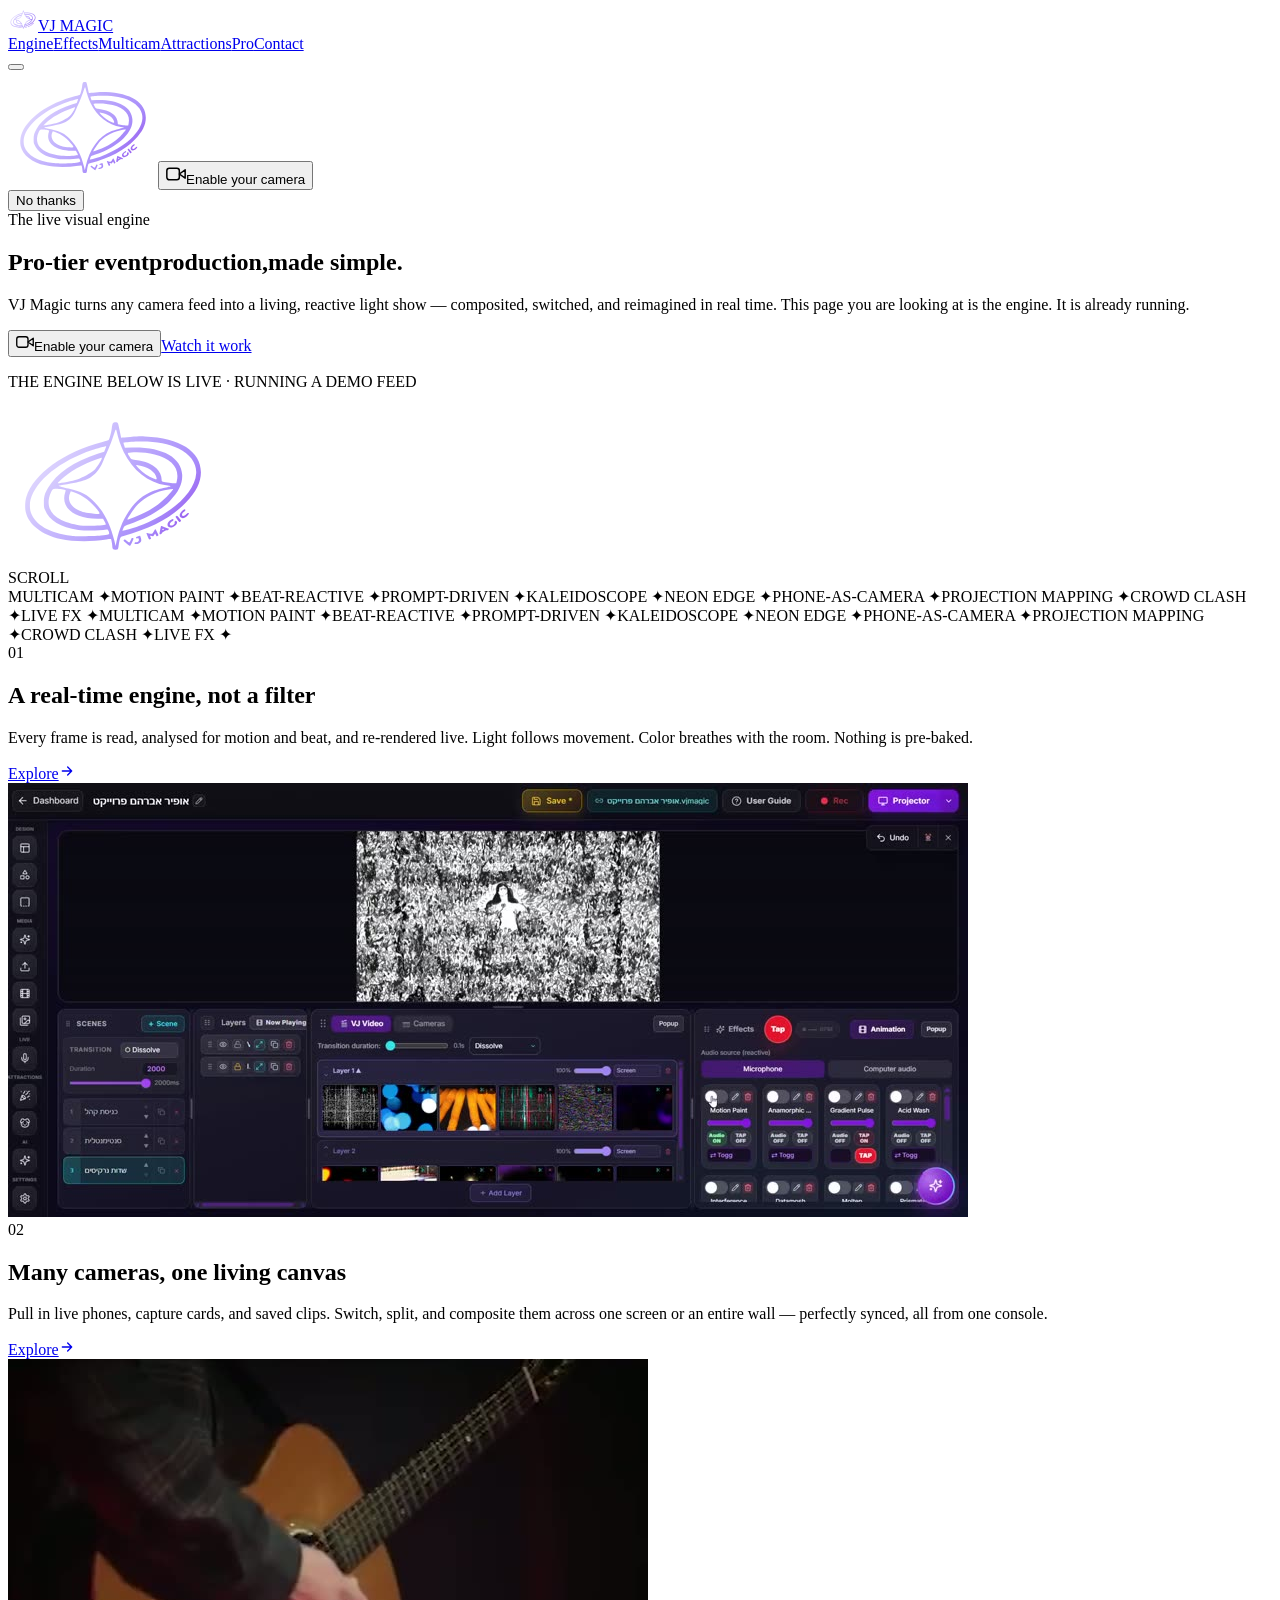
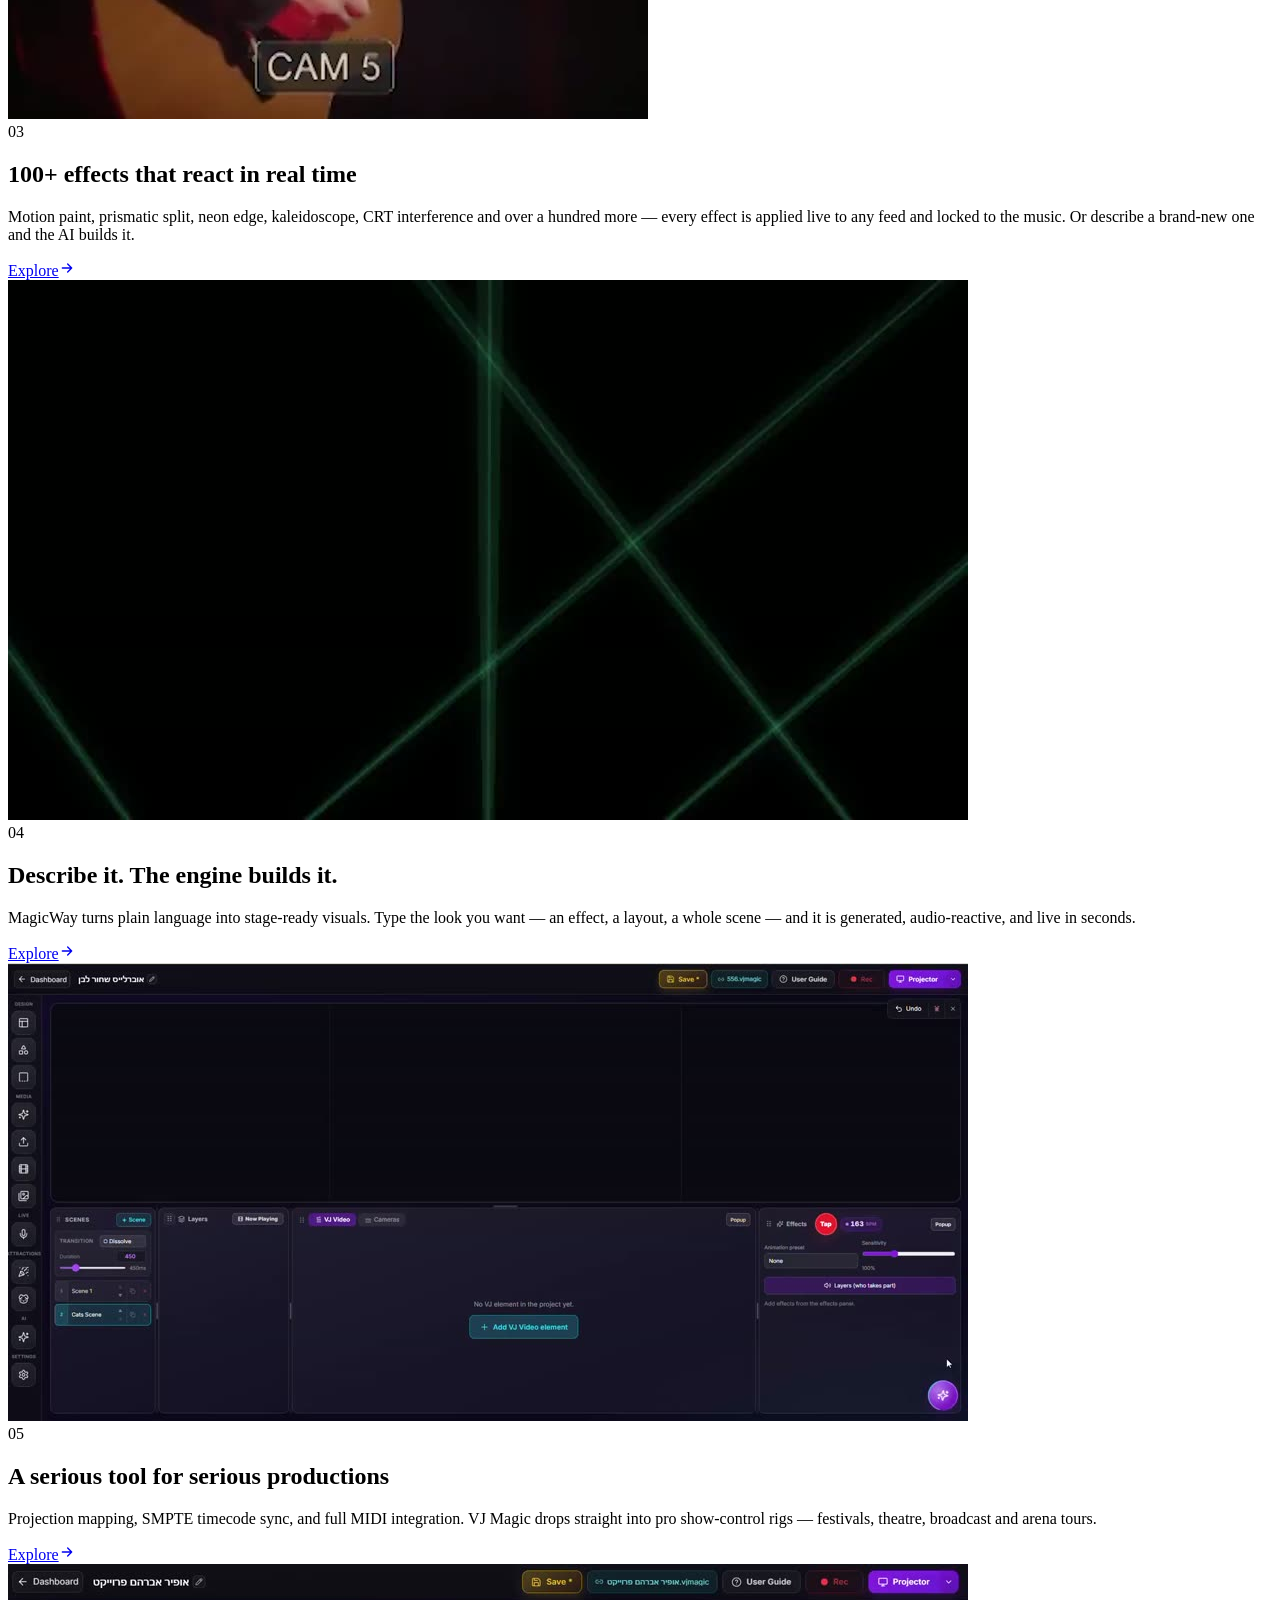
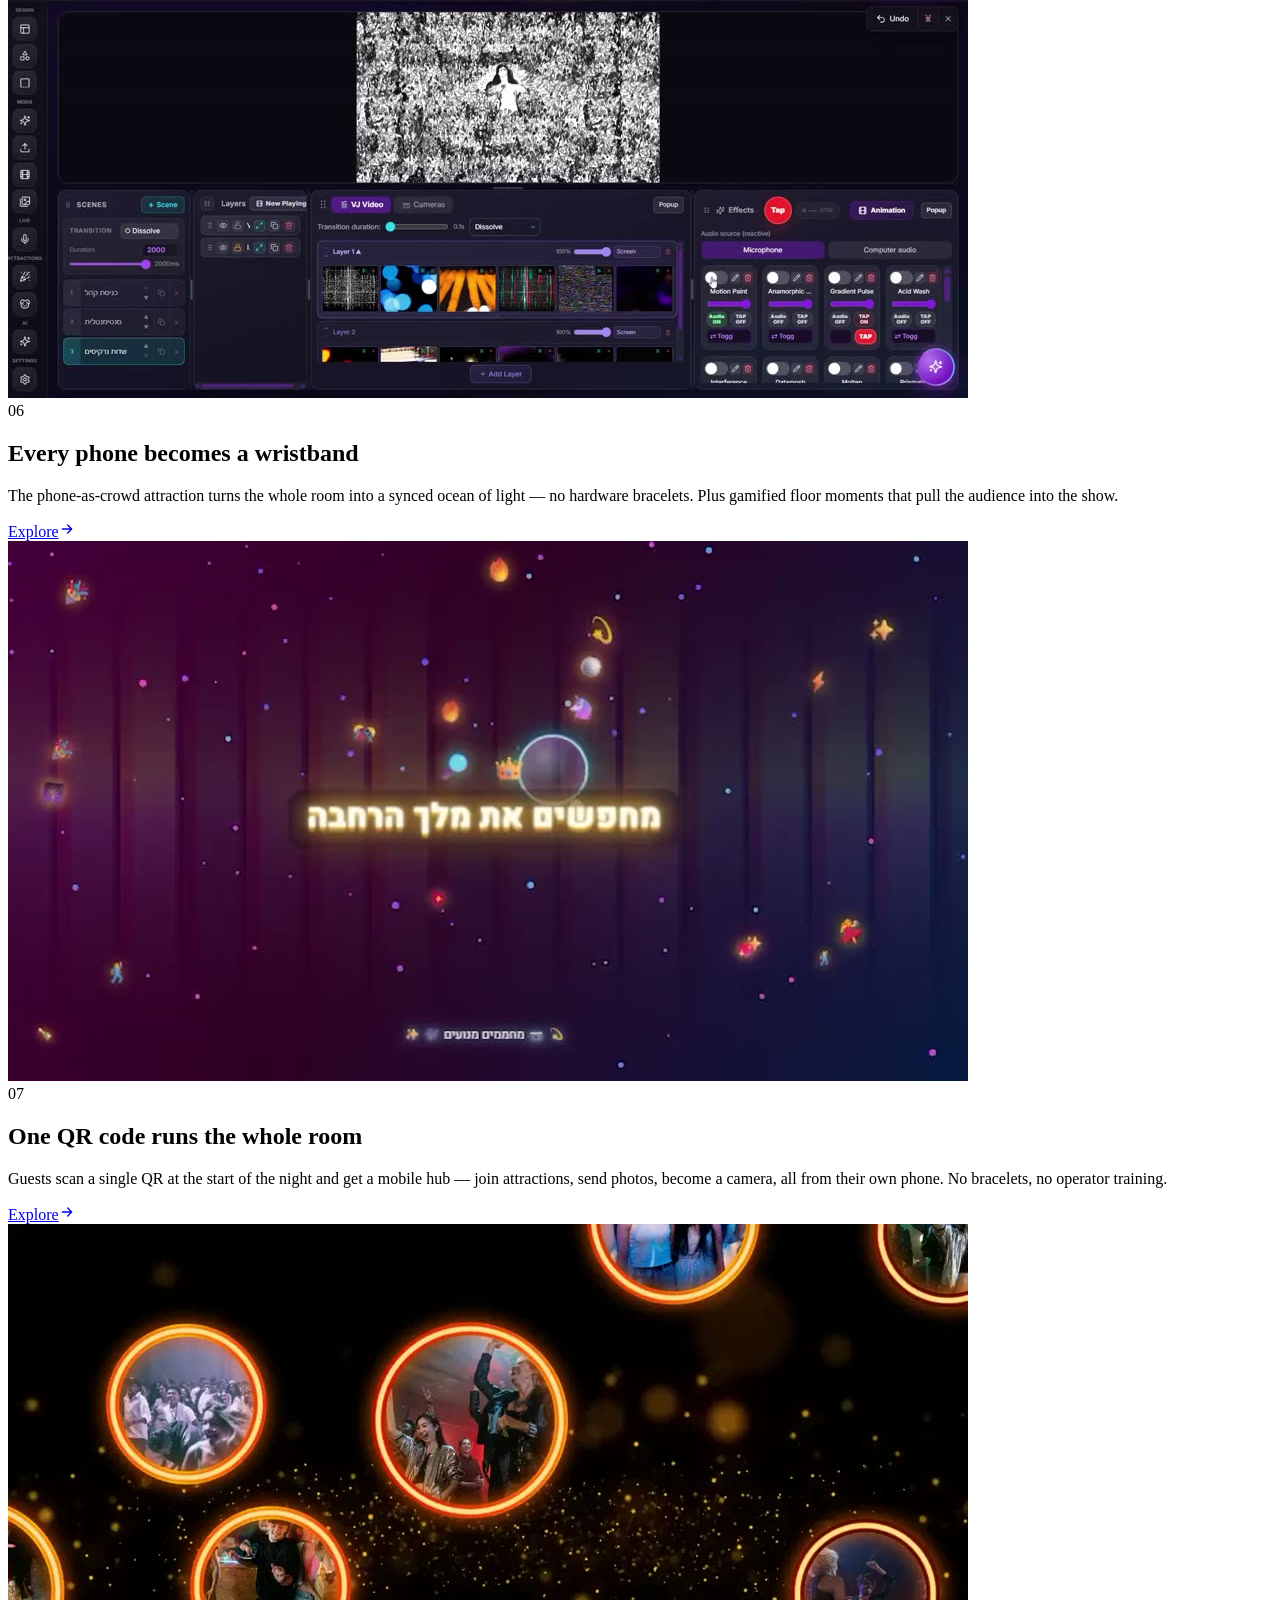
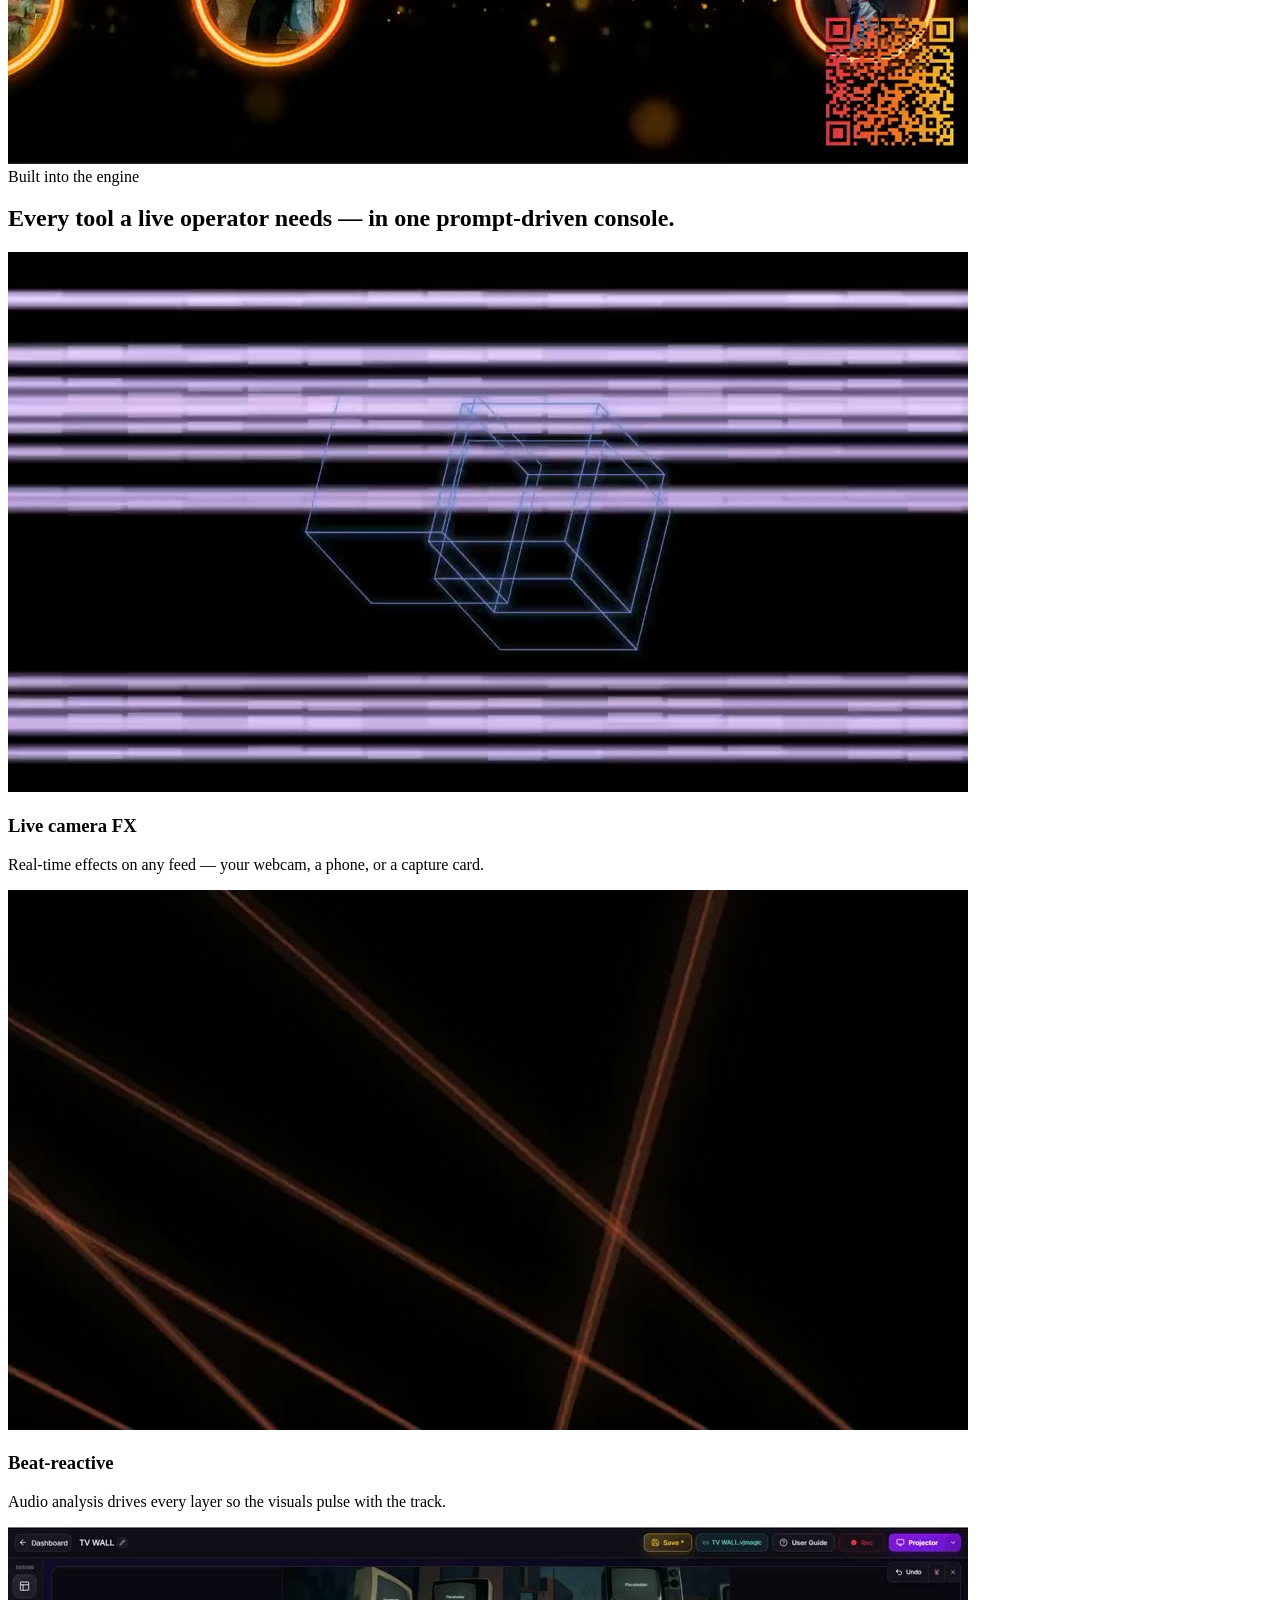
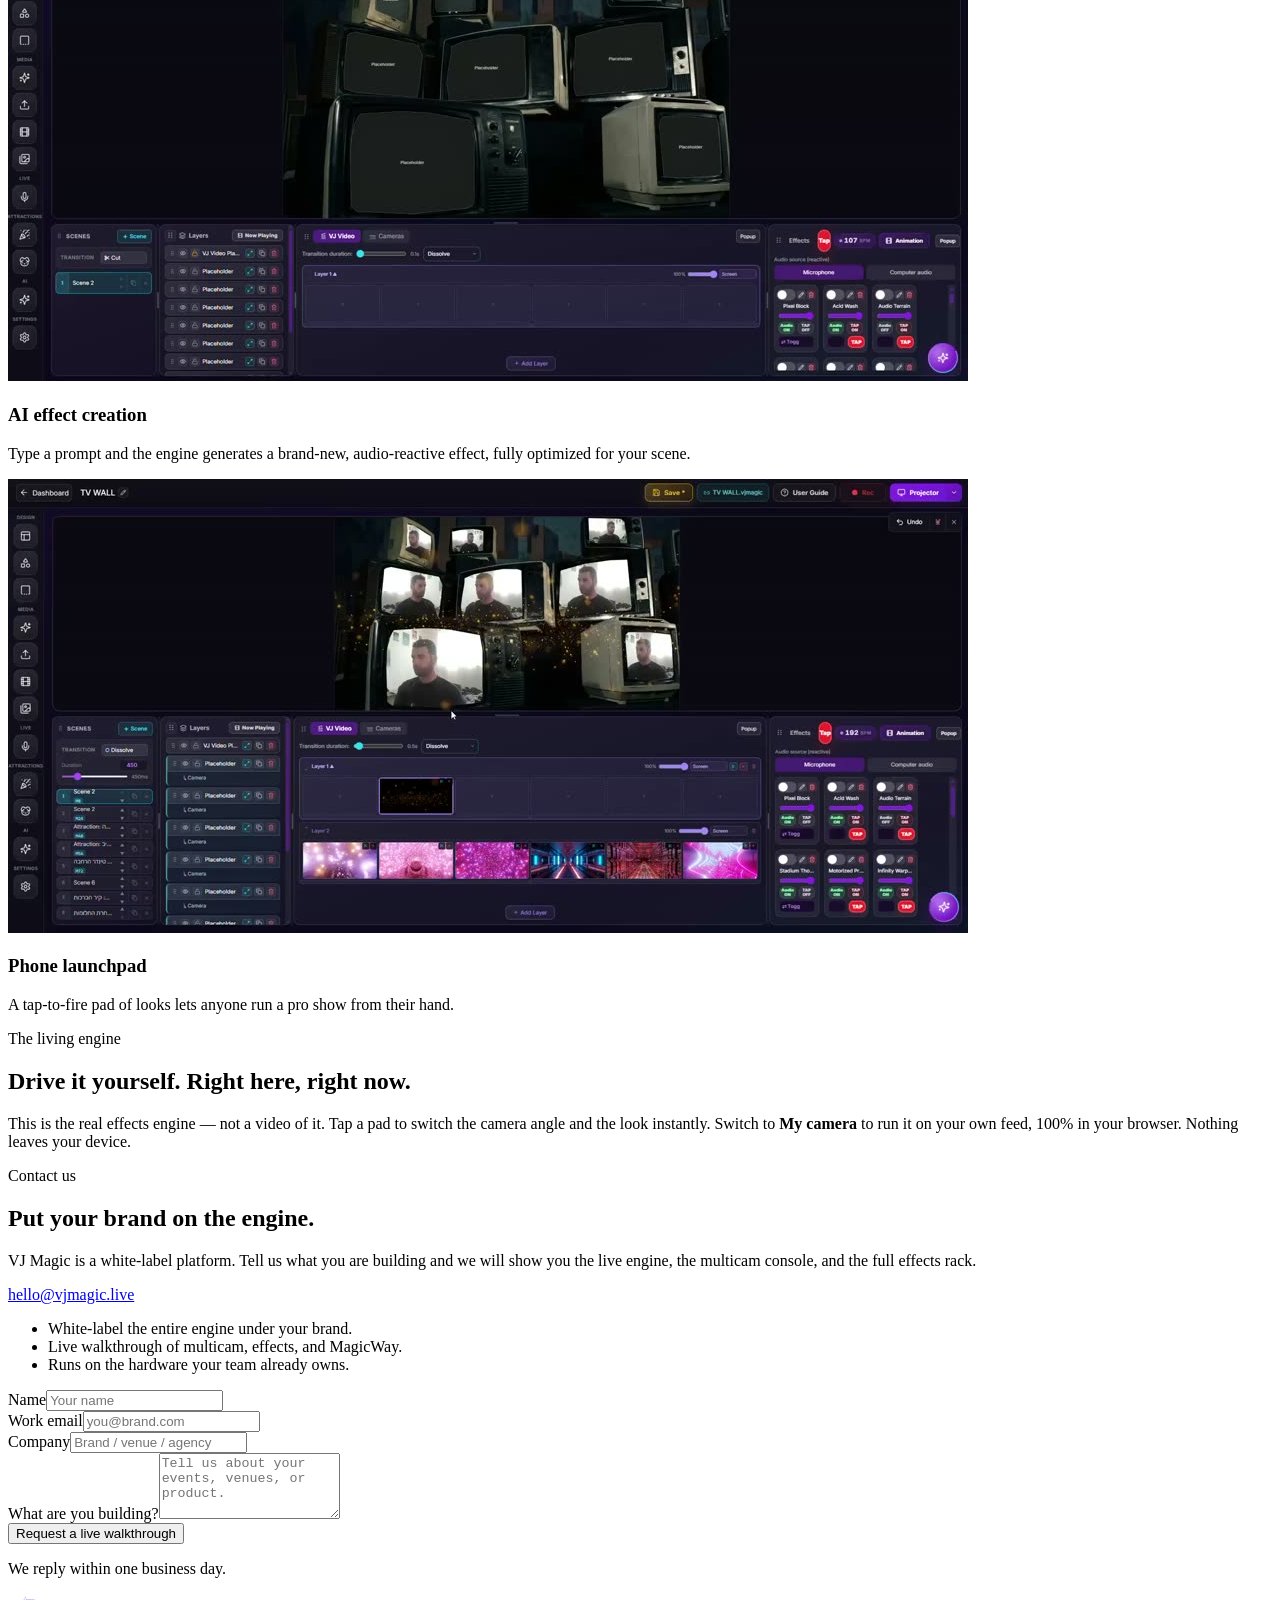
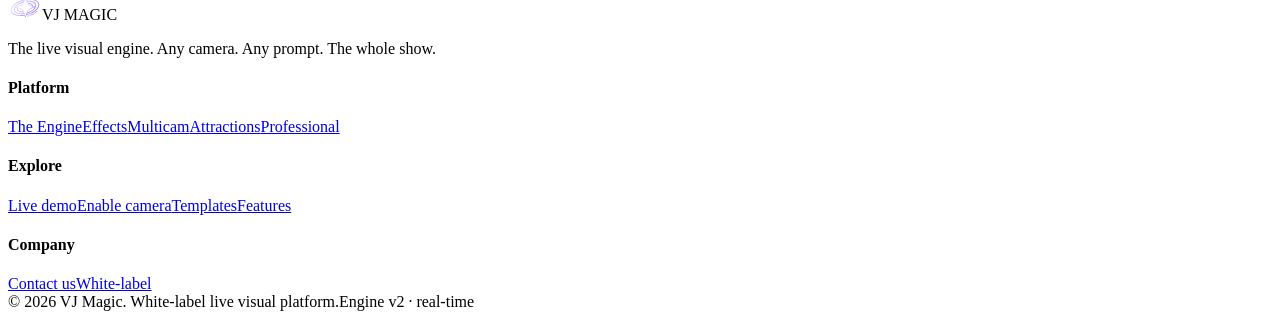
==== index.html @ c1c37a98 "Minimal Become the Show intro: black + glow + logo + Enable camera button only" ====
<!DOCTYPE html><html lang="en"><head><meta charSet="utf-8"/><meta name="viewport" content="width=device-width, initial-scale=1"/><link rel="stylesheet" href="/vj-magic-site-v2/_next/static/css/72cdd108490dcdf6.css" data-precedence="next"/><link rel="preload" as="script" fetchPriority="low" href="/vj-magic-site-v2/_next/static/chunks/webpack-2d8a1e5a2ded59dc.js"/><script src="/vj-magic-site-v2/_next/static/chunks/fd9d1056-23bdddb1df3a91c8.js" async=""></script><script src="/vj-magic-site-v2/_next/static/chunks/23-326c0c5b7049838a.js" async=""></script><script src="/vj-magic-site-v2/_next/static/chunks/main-app-4d22e9ab011d833d.js" async=""></script><script src="/vj-magic-site-v2/_next/static/chunks/c15bf2b0-c5f2ab0c4ce668d5.js" async=""></script><script src="/vj-magic-site-v2/_next/static/chunks/3-db97e6afbbf609db.js" async=""></script><script src="/vj-magic-site-v2/_next/static/chunks/366-da704484c9fda1c6.js" async=""></script><script src="/vj-magic-site-v2/_next/static/chunks/453-7058235961efaa7b.js" async=""></script><script src="/vj-magic-site-v2/_next/static/chunks/app/page-5bf787d1a5041045.js" async=""></script><script src="/vj-magic-site-v2/_next/static/chunks/app/layout-bbbaefa6b8dc3cee.js" async=""></script><title>VJ Magic — The Live Visual Engine</title><meta name="description" content="VJ Magic turns any camera feed into a living, reactive light show — composited, switched, and reimagined in real time. The engine runs in your browser."/><script src="/vj-magic-site-v2/_next/static/chunks/polyfills-78c92fac7aa8fdd8.js" noModule=""></script></head><body class="grain"><header class="jsx-af280aa5b6983d5b nav "><div class="jsx-af280aa5b6983d5b nav-inner container"><a class="brand" aria-label="VJ Magic home" href="/vj-magic-site-v2/"><svg width="30" height="23" viewBox="0 0 600 450" fill="none" class="" role="img" aria-label="VJ Magic"><defs><linearGradient id="vjm-chrome-11" x1="40" y1="40" x2="560" y2="410" gradientUnits="userSpaceOnUse"><stop offset="0" stop-color="#F2EEFF"></stop><stop offset="0.42" stop-color="#C4B5FD"></stop><stop offset="0.74" stop-color="#A78BFA"></stop><stop offset="1" stop-color="#8A2BE2"></stop></linearGradient></defs><path d="M313.3,405.8C314.5,404.9 315.3,402.0 316.0,396.5C317.3,386.0 318.9,378.4 320.7,373.7C322.1,370.4 322.8,369.8 327.9,368.4C409.4,345.9 465.3,316.2 507.6,272.9C537.9,241.8 551.0,215.5 551.2,185.9C551.4,125.9 491.7,87.6 391.0,83.4C377.5,82.9 369.8,83.2 349.3,85.1C335.4,86.3 323.8,87.1 323.5,86.9C323.2,86.6 321.2,77.1 318.9,65.9C314.5,43.7 314.2,43.0 307.7,43.0C299.7,43.0 298.5,44.9 296.4,60.7C294.9,72.6 289.8,91.6 287.7,93.6C287.0,94.2 279.1,96.6 270.0,99.0C159.1,127.9 73.6,189.6 52.5,256.0C48.8,267.4 47.9,286.9 50.5,298.5C58.6,335.0 96.3,364.5 150.0,376.4C186.0,384.3 236.7,384.9 280.9,377.9C287.8,376.8 293.7,376.3 294.1,376.7C295.3,378.0 298.0,392.5 298.0,398.0C298.0,404.7 300.2,407.0 306.8,407.0C309.5,407.0 312.4,406.4 313.3,405.8ZM304.1,382.4C292.8,335.2 273.9,298.1 247.5,271.4C225.4,249.1 212.3,242.3 172.7,232.4C157.5,228.6 145.0,225.2 145.0,224.8C145.0,224.0 145.3,223.9 159.0,221.6C218.0,211.6 234.0,205.5 252.1,186.3C260.8,177.0 266.3,167.7 273.0,151.2C275.7,144.6 279.5,136.1 281.4,132.2C287.7,119.8 298.6,91.2 305.1,70.3C307.4,63.1 308.7,61.8 309.6,65.7C315.1,89.8 321.9,109.8 330.5,127.6C356.3,180.2 400.0,214.7 451.9,223.1C458.8,224.2 464.6,225.3 464.8,225.4C464.9,225.6 455.5,228.0 443.8,230.9C432.1,233.8 418.0,237.9 412.5,240.1C363.3,259.4 324.5,313.6 310.2,383.0L307.4,396.3L304.1,382.4ZM354.5,385.5C359.7,374.2 359.7,374.4 356.0,373.6C353.7,373.0 353.3,373.5 351.2,378.4C346.9,388.2 347.1,388.2 339.9,382.2C334.0,377.4 333.5,377.2 331.8,378.7C330.8,379.6 330.0,380.7 330.0,381.1C330.0,382.2 347.2,396.0 348.6,396.0C349.2,396.0 351.9,391.3 354.5,385.5ZM373.6,389.1C381.0,385.7 382.3,381.9 379.3,372.4C377.8,367.4 377.5,367.1 375.1,367.7C370.2,368.9 366.1,370.5 366.0,371.2C365.8,375.0 366.0,375.2 369.4,374.6C373.1,373.9 374.0,374.9 374.0,380.1C374.0,383.4 370.1,386.0 365.2,386.0C362.8,386.0 362.1,386.5 361.8,388.5C361.3,390.8 361.5,391.0 365.4,391.0C367.6,391.0 371.4,390.1 373.6,389.1ZM407.4,376.7C409.1,375.4 409.1,375.2 407.6,372.2C405.5,368.2 405.6,366.7 407.8,367.3C414.8,369.2 414.8,369.2 417.6,364.8L420.3,360.6L422.3,364.6C423.4,366.7 424.4,368.6 424.5,368.8C425.0,369.3 430.0,366.7 430.0,365.9C430.0,364.6 421.6,348.0 421.0,348.0C420.7,348.0 418.7,351.2 416.5,355.0C412.1,362.7 412.5,362.5 402.5,360.6C398.6,359.8 395.4,359.3 395.4,359.4C395.3,359.4 396.9,363.7 398.9,368.7C402.6,378.3 403.8,379.3 407.4,376.7ZM194.0,368.4C192.1,368.2 186.0,367.5 180.5,366.9C119.7,360.5 77.8,336.4 65.3,300.8C62.0,291.6 61.6,274.3 64.3,264.4C79.6,208.8 149.2,152.7 240.7,122.1C254.0,117.6 279.9,110.6 280.6,111.3C280.8,111.5 279.6,115.1 277.9,119.2L274.8,126.8L258.2,132.3C187.5,155.5 138.6,188.9 114.1,230.9C105.1,246.2 102.5,255.4 102.5,272.0C102.5,284.7 102.7,285.9 105.6,293.0C118.3,324.5 150.0,343.6 201.0,350.6C221.9,353.5 262.1,352.9 281.7,349.4C284.6,348.8 285.0,349.1 286.9,352.9C288.1,355.1 289.0,358.2 289.0,359.9C289.0,363.2 288.7,363.2 265.3,366.6C255.0,368.0 202.5,369.4 194.0,368.4ZM439.2,360.8C439.6,357.7 451.5,350.8 455.1,351.5C457.1,352.0 457.9,351.6 458.8,349.5C459.7,347.5 459.7,346.8 458.7,346.5C458.1,346.3 453.0,344.5 447.6,342.5C442.1,340.6 437.5,339.2 437.3,339.4C436.7,340.0 433.0,358.9 433.0,361.2C433.0,364.1 438.8,363.7 439.2,360.8ZM327.0,352.7C327.1,352.0 328.3,348.7 329.8,345.2C332.5,339.0 332.5,339.0 346.5,334.1C397.9,316.3 435.3,294.9 462.5,267.5C488.0,241.8 498.9,218.7 497.7,193.0C495.2,143.0 440.7,113.4 354.4,115.2L334.0,115.6L331.8,108.8C330.6,105.1 329.8,101.8 330.1,101.6C331.0,100.6 347.4,99.0 364.8,98.0C412.5,95.5 457.3,102.6 487.2,117.6C521.4,134.7 539.6,160.5 537.6,189.0C533.9,243.5 467.0,305.0 374.0,339.5C353.2,347.2 327.0,354.6 327.0,352.7ZM441.0,349.0C441.0,346.9 442.6,346.4 444.9,347.9C446.0,348.6 445.9,349.0 444.2,349.9C441.4,351.4 441.0,351.3 441.0,349.0ZM472.8,341.4C481.3,337.2 485.4,330.3 482.0,326.1C480.1,323.9 479.9,323.8 477.5,325.4C475.4,326.8 475.1,327.4 476.1,329.1C478.4,333.5 467.5,340.3 463.5,337.0C460.2,334.3 463.6,327.9 469.7,325.4C473.0,324.0 473.7,322.6 472.1,320.1C471.4,319.0 470.2,319.3 466.0,321.6C456.3,326.9 452.6,336.7 458.5,341.7C462.0,344.7 466.3,344.6 472.8,341.4ZM214.5,338.3C193.8,336.4 168.3,329.7 152.4,321.9C118.1,305.2 107.3,276.0 123.0,242.7C127.2,233.8 129.1,232.6 138.8,232.9C145.9,233.0 163.4,236.0 164.6,237.3C164.9,237.6 164.4,239.9 163.6,242.4C148.8,286.0 188.3,318.5 255.6,318.3L271.6,318.3L275.9,326.2C278.6,331.2 279.9,334.5 279.3,335.1C276.5,337.9 233.5,340.0 214.5,338.3ZM493.5,326.0C495.2,324.1 495.1,323.9 489.5,317.0C482.5,308.4 483.0,308.8 480.2,311.1C477.8,312.9 477.8,312.9 483.6,320.5C489.9,328.6 490.7,329.1 493.5,326.0ZM341.3,319.6C342.8,315.6 358.9,291.5 365.4,283.4C381.5,263.3 414.2,244.2 443.5,237.6C453.2,235.4 471.1,232.8 471.7,233.4C472.7,234.3 460.5,248.7 449.6,259.5C426.5,282.4 400.0,298.7 360.5,314.3C343.1,321.2 340.4,321.9 341.3,319.6ZM505.9,315.1C510.1,312.9 517.0,305.8 517.0,303.5C517.0,300.7 512.9,302.0 509.2,305.9C505.0,310.3 500.8,311.9 498.5,310.0C495.1,307.2 498.1,300.5 504.1,297.5C507.1,295.9 507.6,294.5 506.1,292.2C504.2,289.2 494.5,297.3 491.5,304.3C487.6,313.7 496.1,320.1 505.9,315.1ZM246.0,304.3C220.8,301.9 213.1,300.1 200.3,293.9C177.3,282.9 168.3,262.4 177.9,243.3L179.5,240.1L188.2,243.0C213.4,251.5 239.5,271.2 257.4,295.4C264.7,305.2 263.6,306.1 246.0,304.3ZM150.5,208.1C175.2,184.1 213.7,162.1 256.0,147.8C269.3,143.4 268.0,143.6 268.0,145.5C268.0,150.1 253.6,172.5 245.8,180.1C237.9,187.7 213.0,201.3 197.5,206.3C185.0,210.4 149.5,217.3 142.2,217.0C141.8,217.0 145.6,213.0 150.5,208.1ZM455.1,214.8C439.2,212.1 439.0,212.0 439.0,206.8C439.0,196.1 433.3,183.4 424.7,174.9C411.6,161.7 393.3,154.3 364.5,150.5C351.3,148.7 351.8,149.1 346.2,139.5C340.6,130.1 340.5,130.3 351.7,129.3C373.2,127.5 397.0,129.5 418.7,135.1C467.9,147.7 490.6,174.3 482.4,210.1L480.8,217.0L473.7,216.9C469.7,216.9 461.4,215.9 455.1,214.8ZM415.9,203.6C401.0,197.5 386.9,187.8 373.8,174.8C364.6,165.6 364.3,164.6 370.8,165.5C399.9,169.6 421.2,184.1 424.5,202.2C425.4,206.9 424.2,207.1 415.9,203.6Z" fill="url(#vjm-chrome-11)" fill-rule="evenodd"></path></svg><span class="jsx-af280aa5b6983d5b wordmark">VJ MAGIC</span></a><nav aria-label="Primary" class="jsx-af280aa5b6983d5b links"><a class="link" href="/vj-magic-site-v2/engine/">Engine</a><a class="link" href="/vj-magic-site-v2/effects/">Effects</a><a class="link" href="/vj-magic-site-v2/multicam/">Multicam</a><a class="link" href="/vj-magic-site-v2/attractions/">Attractions</a><a class="link" href="/vj-magic-site-v2/professional/">Pro</a><a class="link" href="/vj-magic-site-v2/#contact">Contact</a></nav><div class="jsx-af280aa5b6983d5b right"><button aria-label="Menu" class="jsx-af280aa5b6983d5b burger"><span class="jsx-af280aa5b6983d5b"></span><span class="jsx-af280aa5b6983d5b"></span><span class="jsx-af280aa5b6983d5b"></span></button></div></div></header><main><section id="top" class="jsx-39f0f7e15d0e236a hero"><div class="jsx-39f0f7e15d0e236a hero-bg"><!--$!--><template data-dgst="BAILOUT_TO_CLIENT_SIDE_RENDERING"></template><!--/$--></div><div role="dialog" aria-label="Enable your camera" class="jsx-39f0f7e15d0e236a intro"><div aria-hidden="true" class="jsx-39f0f7e15d0e236a intro-glow"></div><div class="jsx-39f0f7e15d0e236a intro-inner"><svg width="150" height="113" viewBox="0 0 600 450" fill="none" class="intro-logo" role="img" aria-label="VJ Magic"><defs><linearGradient id="vjm-chrome-12" x1="40" y1="40" x2="560" y2="410" gradientUnits="userSpaceOnUse"><stop offset="0" stop-color="#F2EEFF"></stop><stop offset="0.42" stop-color="#C4B5FD"></stop><stop offset="0.74" stop-color="#A78BFA"></stop><stop offset="1" stop-color="#8A2BE2"></stop></linearGradient></defs><path d="M313.3,405.8C314.5,404.9 315.3,402.0 316.0,396.5C317.3,386.0 318.9,378.4 320.7,373.7C322.1,370.4 322.8,369.8 327.9,368.4C409.4,345.9 465.3,316.2 507.6,272.9C537.9,241.8 551.0,215.5 551.2,185.9C551.4,125.9 491.7,87.6 391.0,83.4C377.5,82.9 369.8,83.2 349.3,85.1C335.4,86.3 323.8,87.1 323.5,86.9C323.2,86.6 321.2,77.1 318.9,65.9C314.5,43.7 314.2,43.0 307.7,43.0C299.7,43.0 298.5,44.9 296.4,60.7C294.9,72.6 289.8,91.6 287.7,93.6C287.0,94.2 279.1,96.6 270.0,99.0C159.1,127.9 73.6,189.6 52.5,256.0C48.8,267.4 47.9,286.9 50.5,298.5C58.6,335.0 96.3,364.5 150.0,376.4C186.0,384.3 236.7,384.9 280.9,377.9C287.8,376.8 293.7,376.3 294.1,376.7C295.3,378.0 298.0,392.5 298.0,398.0C298.0,404.7 300.2,407.0 306.8,407.0C309.5,407.0 312.4,406.4 313.3,405.8ZM304.1,382.4C292.8,335.2 273.9,298.1 247.5,271.4C225.4,249.1 212.3,242.3 172.7,232.4C157.5,228.6 145.0,225.2 145.0,224.8C145.0,224.0 145.3,223.9 159.0,221.6C218.0,211.6 234.0,205.5 252.1,186.3C260.8,177.0 266.3,167.7 273.0,151.2C275.7,144.6 279.5,136.1 281.4,132.2C287.7,119.8 298.6,91.2 305.1,70.3C307.4,63.1 308.7,61.8 309.6,65.7C315.1,89.8 321.9,109.8 330.5,127.6C356.3,180.2 400.0,214.7 451.9,223.1C458.8,224.2 464.6,225.3 464.8,225.4C464.9,225.6 455.5,228.0 443.8,230.9C432.1,233.8 418.0,237.9 412.5,240.1C363.3,259.4 324.5,313.6 310.2,383.0L307.4,396.3L304.1,382.4ZM354.5,385.5C359.7,374.2 359.7,374.4 356.0,373.6C353.7,373.0 353.3,373.5 351.2,378.4C346.9,388.2 347.1,388.2 339.9,382.2C334.0,377.4 333.5,377.2 331.8,378.7C330.8,379.6 330.0,380.7 330.0,381.1C330.0,382.2 347.2,396.0 348.6,396.0C349.2,396.0 351.9,391.3 354.5,385.5ZM373.6,389.1C381.0,385.7 382.3,381.9 379.3,372.4C377.8,367.4 377.5,367.1 375.1,367.7C370.2,368.9 366.1,370.5 366.0,371.2C365.8,375.0 366.0,375.2 369.4,374.6C373.1,373.9 374.0,374.9 374.0,380.1C374.0,383.4 370.1,386.0 365.2,386.0C362.8,386.0 362.1,386.5 361.8,388.5C361.3,390.8 361.5,391.0 365.4,391.0C367.6,391.0 371.4,390.1 373.6,389.1ZM407.4,376.7C409.1,375.4 409.1,375.2 407.6,372.2C405.5,368.2 405.6,366.7 407.8,367.3C414.8,369.2 414.8,369.2 417.6,364.8L420.3,360.6L422.3,364.6C423.4,366.7 424.4,368.6 424.5,368.8C425.0,369.3 430.0,366.7 430.0,365.9C430.0,364.6 421.6,348.0 421.0,348.0C420.7,348.0 418.7,351.2 416.5,355.0C412.1,362.7 412.5,362.5 402.5,360.6C398.6,359.8 395.4,359.3 395.4,359.4C395.3,359.4 396.9,363.7 398.9,368.7C402.6,378.3 403.8,379.3 407.4,376.7ZM194.0,368.4C192.1,368.2 186.0,367.5 180.5,366.9C119.7,360.5 77.8,336.4 65.3,300.8C62.0,291.6 61.6,274.3 64.3,264.4C79.6,208.8 149.2,152.7 240.7,122.1C254.0,117.6 279.9,110.6 280.6,111.3C280.8,111.5 279.6,115.1 277.9,119.2L274.8,126.8L258.2,132.3C187.5,155.5 138.6,188.9 114.1,230.9C105.1,246.2 102.5,255.4 102.5,272.0C102.5,284.7 102.7,285.9 105.6,293.0C118.3,324.5 150.0,343.6 201.0,350.6C221.9,353.5 262.1,352.9 281.7,349.4C284.6,348.8 285.0,349.1 286.9,352.9C288.1,355.1 289.0,358.2 289.0,359.9C289.0,363.2 288.7,363.2 265.3,366.6C255.0,368.0 202.5,369.4 194.0,368.4ZM439.2,360.8C439.6,357.7 451.5,350.8 455.1,351.5C457.1,352.0 457.9,351.6 458.8,349.5C459.7,347.5 459.7,346.8 458.7,346.5C458.1,346.3 453.0,344.5 447.6,342.5C442.1,340.6 437.5,339.2 437.3,339.4C436.7,340.0 433.0,358.9 433.0,361.2C433.0,364.1 438.8,363.7 439.2,360.8ZM327.0,352.7C327.1,352.0 328.3,348.7 329.8,345.2C332.5,339.0 332.5,339.0 346.5,334.1C397.9,316.3 435.3,294.9 462.5,267.5C488.0,241.8 498.9,218.7 497.7,193.0C495.2,143.0 440.7,113.4 354.4,115.2L334.0,115.6L331.8,108.8C330.6,105.1 329.8,101.8 330.1,101.6C331.0,100.6 347.4,99.0 364.8,98.0C412.5,95.5 457.3,102.6 487.2,117.6C521.4,134.7 539.6,160.5 537.6,189.0C533.9,243.5 467.0,305.0 374.0,339.5C353.2,347.2 327.0,354.6 327.0,352.7ZM441.0,349.0C441.0,346.9 442.6,346.4 444.9,347.9C446.0,348.6 445.9,349.0 444.2,349.9C441.4,351.4 441.0,351.3 441.0,349.0ZM472.8,341.4C481.3,337.2 485.4,330.3 482.0,326.1C480.1,323.9 479.9,323.8 477.5,325.4C475.4,326.8 475.1,327.4 476.1,329.1C478.4,333.5 467.5,340.3 463.5,337.0C460.2,334.3 463.6,327.9 469.7,325.4C473.0,324.0 473.7,322.6 472.1,320.1C471.4,319.0 470.2,319.3 466.0,321.6C456.3,326.9 452.6,336.7 458.5,341.7C462.0,344.7 466.3,344.6 472.8,341.4ZM214.5,338.3C193.8,336.4 168.3,329.7 152.4,321.9C118.1,305.2 107.3,276.0 123.0,242.7C127.2,233.8 129.1,232.6 138.8,232.9C145.9,233.0 163.4,236.0 164.6,237.3C164.9,237.6 164.4,239.9 163.6,242.4C148.8,286.0 188.3,318.5 255.6,318.3L271.6,318.3L275.9,326.2C278.6,331.2 279.9,334.5 279.3,335.1C276.5,337.9 233.5,340.0 214.5,338.3ZM493.5,326.0C495.2,324.1 495.1,323.9 489.5,317.0C482.5,308.4 483.0,308.8 480.2,311.1C477.8,312.9 477.8,312.9 483.6,320.5C489.9,328.6 490.7,329.1 493.5,326.0ZM341.3,319.6C342.8,315.6 358.9,291.5 365.4,283.4C381.5,263.3 414.2,244.2 443.5,237.6C453.2,235.4 471.1,232.8 471.7,233.4C472.7,234.3 460.5,248.7 449.6,259.5C426.5,282.4 400.0,298.7 360.5,314.3C343.1,321.2 340.4,321.9 341.3,319.6ZM505.9,315.1C510.1,312.9 517.0,305.8 517.0,303.5C517.0,300.7 512.9,302.0 509.2,305.9C505.0,310.3 500.8,311.9 498.5,310.0C495.1,307.2 498.1,300.5 504.1,297.5C507.1,295.9 507.6,294.5 506.1,292.2C504.2,289.2 494.5,297.3 491.5,304.3C487.6,313.7 496.1,320.1 505.9,315.1ZM246.0,304.3C220.8,301.9 213.1,300.1 200.3,293.9C177.3,282.9 168.3,262.4 177.9,243.3L179.5,240.1L188.2,243.0C213.4,251.5 239.5,271.2 257.4,295.4C264.7,305.2 263.6,306.1 246.0,304.3ZM150.5,208.1C175.2,184.1 213.7,162.1 256.0,147.8C269.3,143.4 268.0,143.6 268.0,145.5C268.0,150.1 253.6,172.5 245.8,180.1C237.9,187.7 213.0,201.3 197.5,206.3C185.0,210.4 149.5,217.3 142.2,217.0C141.8,217.0 145.6,213.0 150.5,208.1ZM455.1,214.8C439.2,212.1 439.0,212.0 439.0,206.8C439.0,196.1 433.3,183.4 424.7,174.9C411.6,161.7 393.3,154.3 364.5,150.5C351.3,148.7 351.8,149.1 346.2,139.5C340.6,130.1 340.5,130.3 351.7,129.3C373.2,127.5 397.0,129.5 418.7,135.1C467.9,147.7 490.6,174.3 482.4,210.1L480.8,217.0L473.7,216.9C469.7,216.9 461.4,215.9 455.1,214.8ZM415.9,203.6C401.0,197.5 386.9,187.8 373.8,174.8C364.6,165.6 364.3,164.6 370.8,165.5C399.9,169.6 421.2,184.1 424.5,202.2C425.4,206.9 424.2,207.1 415.9,203.6Z" fill="url(#vjm-chrome-12)" fill-rule="evenodd"></path></svg><button class="jsx-39f0f7e15d0e236a intro-enable"><span aria-hidden="true" class="jsx-39f0f7e15d0e236a ie-ring"></span><span aria-hidden="true" class="jsx-39f0f7e15d0e236a ie-icon"><svg width="20" height="20" viewBox="0 0 24 24" fill="none" class="jsx-39f0f7e15d0e236a"><path d="M23 7l-7 5 7 5V7z" stroke="currentColor" stroke-width="1.8" stroke-linecap="round" stroke-linejoin="round" class="jsx-39f0f7e15d0e236a"></path><rect x="1" y="5" width="15" height="14" rx="3" stroke="currentColor" stroke-width="1.8" class="jsx-39f0f7e15d0e236a"></rect></svg></span>Enable your camera</button></div><button aria-label="Skip" class="jsx-39f0f7e15d0e236a intro-skip">No thanks</button></div><div class="jsx-39f0f7e15d0e236a hero-content container"><div class="jsx-39f0f7e15d0e236a h-fade kicker">The live visual engine</div><h1 class="jsx-39f0f7e15d0e236a h-title"><span class="jsx-39f0f7e15d0e236a h-line"><span class="jsx-39f0f7e15d0e236a ">Pro-tier event</span></span><span class="jsx-39f0f7e15d0e236a h-line"><span class="jsx-39f0f7e15d0e236a ">production,</span></span><span class="jsx-39f0f7e15d0e236a h-line"><span class="jsx-39f0f7e15d0e236a grad-text">made simple.</span></span></h1><p class="jsx-39f0f7e15d0e236a h-fade h-sub">VJ Magic turns any camera feed into a living, reactive light show — composited, switched, and reimagined in real time. This page you are looking at is the engine. It is already running.</p><div class="jsx-39f0f7e15d0e236a h-fade h-actions"><button class="jsx-39f0f7e15d0e236a enable-cam"><span aria-hidden="true" class="jsx-39f0f7e15d0e236a ec-ring"></span><span aria-hidden="true" class="jsx-39f0f7e15d0e236a ec-icon"><svg width="18" height="18" viewBox="0 0 24 24" fill="none" class="jsx-39f0f7e15d0e236a"><path d="M23 7l-7 5 7 5V7z" stroke="currentColor" stroke-width="1.8" stroke-linecap="round" stroke-linejoin="round" class="jsx-39f0f7e15d0e236a"></path><rect x="1" y="5" width="15" height="14" rx="3" stroke="currentColor" stroke-width="1.8" class="jsx-39f0f7e15d0e236a"></rect></svg></span>Enable your camera</button><a href="#features" class="jsx-39f0f7e15d0e236a btn btn-ghost">Watch it work</a></div><p class="jsx-39f0f7e15d0e236a h-fade cam-hint mono">THE ENGINE BELOW IS LIVE · RUNNING A DEMO FEED</p></div><div aria-hidden="true" class="jsx-39f0f7e15d0e236a hero-mark"><span class="jsx-39f0f7e15d0e236a hm-halo"></span><svg width="210" height="158" viewBox="0 0 600 450" fill="none" class="hm-logo" role="img" aria-label="VJ Magic"><defs><linearGradient id="vjm-chrome-13" x1="40" y1="40" x2="560" y2="410" gradientUnits="userSpaceOnUse"><stop offset="0" stop-color="#F2EEFF"></stop><stop offset="0.42" stop-color="#C4B5FD"></stop><stop offset="0.74" stop-color="#A78BFA"></stop><stop offset="1" stop-color="#8A2BE2"></stop></linearGradient></defs><path d="M313.3,405.8C314.5,404.9 315.3,402.0 316.0,396.5C317.3,386.0 318.9,378.4 320.7,373.7C322.1,370.4 322.8,369.8 327.9,368.4C409.4,345.9 465.3,316.2 507.6,272.9C537.9,241.8 551.0,215.5 551.2,185.9C551.4,125.9 491.7,87.6 391.0,83.4C377.5,82.9 369.8,83.2 349.3,85.1C335.4,86.3 323.8,87.1 323.5,86.9C323.2,86.6 321.2,77.1 318.9,65.9C314.5,43.7 314.2,43.0 307.7,43.0C299.7,43.0 298.5,44.9 296.4,60.7C294.9,72.6 289.8,91.6 287.7,93.6C287.0,94.2 279.1,96.6 270.0,99.0C159.1,127.9 73.6,189.6 52.5,256.0C48.8,267.4 47.9,286.9 50.5,298.5C58.6,335.0 96.3,364.5 150.0,376.4C186.0,384.3 236.7,384.9 280.9,377.9C287.8,376.8 293.7,376.3 294.1,376.7C295.3,378.0 298.0,392.5 298.0,398.0C298.0,404.7 300.2,407.0 306.8,407.0C309.5,407.0 312.4,406.4 313.3,405.8ZM304.1,382.4C292.8,335.2 273.9,298.1 247.5,271.4C225.4,249.1 212.3,242.3 172.7,232.4C157.5,228.6 145.0,225.2 145.0,224.8C145.0,224.0 145.3,223.9 159.0,221.6C218.0,211.6 234.0,205.5 252.1,186.3C260.8,177.0 266.3,167.7 273.0,151.2C275.7,144.6 279.5,136.1 281.4,132.2C287.7,119.8 298.6,91.2 305.1,70.3C307.4,63.1 308.7,61.8 309.6,65.7C315.1,89.8 321.9,109.8 330.5,127.6C356.3,180.2 400.0,214.7 451.9,223.1C458.8,224.2 464.6,225.3 464.8,225.4C464.9,225.6 455.5,228.0 443.8,230.9C432.1,233.8 418.0,237.9 412.5,240.1C363.3,259.4 324.5,313.6 310.2,383.0L307.4,396.3L304.1,382.4ZM354.5,385.5C359.7,374.2 359.7,374.4 356.0,373.6C353.7,373.0 353.3,373.5 351.2,378.4C346.9,388.2 347.1,388.2 339.9,382.2C334.0,377.4 333.5,377.2 331.8,378.7C330.8,379.6 330.0,380.7 330.0,381.1C330.0,382.2 347.2,396.0 348.6,396.0C349.2,396.0 351.9,391.3 354.5,385.5ZM373.6,389.1C381.0,385.7 382.3,381.9 379.3,372.4C377.8,367.4 377.5,367.1 375.1,367.7C370.2,368.9 366.1,370.5 366.0,371.2C365.8,375.0 366.0,375.2 369.4,374.6C373.1,373.9 374.0,374.9 374.0,380.1C374.0,383.4 370.1,386.0 365.2,386.0C362.8,386.0 362.1,386.5 361.8,388.5C361.3,390.8 361.5,391.0 365.4,391.0C367.6,391.0 371.4,390.1 373.6,389.1ZM407.4,376.7C409.1,375.4 409.1,375.2 407.6,372.2C405.5,368.2 405.6,366.7 407.8,367.3C414.8,369.2 414.8,369.2 417.6,364.8L420.3,360.6L422.3,364.6C423.4,366.7 424.4,368.6 424.5,368.8C425.0,369.3 430.0,366.7 430.0,365.9C430.0,364.6 421.6,348.0 421.0,348.0C420.7,348.0 418.7,351.2 416.5,355.0C412.1,362.7 412.5,362.5 402.5,360.6C398.6,359.8 395.4,359.3 395.4,359.4C395.3,359.4 396.9,363.7 398.9,368.7C402.6,378.3 403.8,379.3 407.4,376.7ZM194.0,368.4C192.1,368.2 186.0,367.5 180.5,366.9C119.7,360.5 77.8,336.4 65.3,300.8C62.0,291.6 61.6,274.3 64.3,264.4C79.6,208.8 149.2,152.7 240.7,122.1C254.0,117.6 279.9,110.6 280.6,111.3C280.8,111.5 279.6,115.1 277.9,119.2L274.8,126.8L258.2,132.3C187.5,155.5 138.6,188.9 114.1,230.9C105.1,246.2 102.5,255.4 102.5,272.0C102.5,284.7 102.7,285.9 105.6,293.0C118.3,324.5 150.0,343.6 201.0,350.6C221.9,353.5 262.1,352.9 281.7,349.4C284.6,348.8 285.0,349.1 286.9,352.9C288.1,355.1 289.0,358.2 289.0,359.9C289.0,363.2 288.7,363.2 265.3,366.6C255.0,368.0 202.5,369.4 194.0,368.4ZM439.2,360.8C439.6,357.7 451.5,350.8 455.1,351.5C457.1,352.0 457.9,351.6 458.8,349.5C459.7,347.5 459.7,346.8 458.7,346.5C458.1,346.3 453.0,344.5 447.6,342.5C442.1,340.6 437.5,339.2 437.3,339.4C436.7,340.0 433.0,358.9 433.0,361.2C433.0,364.1 438.8,363.7 439.2,360.8ZM327.0,352.7C327.1,352.0 328.3,348.7 329.8,345.2C332.5,339.0 332.5,339.0 346.5,334.1C397.9,316.3 435.3,294.9 462.5,267.5C488.0,241.8 498.9,218.7 497.7,193.0C495.2,143.0 440.7,113.4 354.4,115.2L334.0,115.6L331.8,108.8C330.6,105.1 329.8,101.8 330.1,101.6C331.0,100.6 347.4,99.0 364.8,98.0C412.5,95.5 457.3,102.6 487.2,117.6C521.4,134.7 539.6,160.5 537.6,189.0C533.9,243.5 467.0,305.0 374.0,339.5C353.2,347.2 327.0,354.6 327.0,352.7ZM441.0,349.0C441.0,346.9 442.6,346.4 444.9,347.9C446.0,348.6 445.9,349.0 444.2,349.9C441.4,351.4 441.0,351.3 441.0,349.0ZM472.8,341.4C481.3,337.2 485.4,330.3 482.0,326.1C480.1,323.9 479.9,323.8 477.5,325.4C475.4,326.8 475.1,327.4 476.1,329.1C478.4,333.5 467.5,340.3 463.5,337.0C460.2,334.3 463.6,327.9 469.7,325.4C473.0,324.0 473.7,322.6 472.1,320.1C471.4,319.0 470.2,319.3 466.0,321.6C456.3,326.9 452.6,336.7 458.5,341.7C462.0,344.7 466.3,344.6 472.8,341.4ZM214.5,338.3C193.8,336.4 168.3,329.7 152.4,321.9C118.1,305.2 107.3,276.0 123.0,242.7C127.2,233.8 129.1,232.6 138.8,232.9C145.9,233.0 163.4,236.0 164.6,237.3C164.9,237.6 164.4,239.9 163.6,242.4C148.8,286.0 188.3,318.5 255.6,318.3L271.6,318.3L275.9,326.2C278.6,331.2 279.9,334.5 279.3,335.1C276.5,337.9 233.5,340.0 214.5,338.3ZM493.5,326.0C495.2,324.1 495.1,323.9 489.5,317.0C482.5,308.4 483.0,308.8 480.2,311.1C477.8,312.9 477.8,312.9 483.6,320.5C489.9,328.6 490.7,329.1 493.5,326.0ZM341.3,319.6C342.8,315.6 358.9,291.5 365.4,283.4C381.5,263.3 414.2,244.2 443.5,237.6C453.2,235.4 471.1,232.8 471.7,233.4C472.7,234.3 460.5,248.7 449.6,259.5C426.5,282.4 400.0,298.7 360.5,314.3C343.1,321.2 340.4,321.9 341.3,319.6ZM505.9,315.1C510.1,312.9 517.0,305.8 517.0,303.5C517.0,300.7 512.9,302.0 509.2,305.9C505.0,310.3 500.8,311.9 498.5,310.0C495.1,307.2 498.1,300.5 504.1,297.5C507.1,295.9 507.6,294.5 506.1,292.2C504.2,289.2 494.5,297.3 491.5,304.3C487.6,313.7 496.1,320.1 505.9,315.1ZM246.0,304.3C220.8,301.9 213.1,300.1 200.3,293.9C177.3,282.9 168.3,262.4 177.9,243.3L179.5,240.1L188.2,243.0C213.4,251.5 239.5,271.2 257.4,295.4C264.7,305.2 263.6,306.1 246.0,304.3ZM150.5,208.1C175.2,184.1 213.7,162.1 256.0,147.8C269.3,143.4 268.0,143.6 268.0,145.5C268.0,150.1 253.6,172.5 245.8,180.1C237.9,187.7 213.0,201.3 197.5,206.3C185.0,210.4 149.5,217.3 142.2,217.0C141.8,217.0 145.6,213.0 150.5,208.1ZM455.1,214.8C439.2,212.1 439.0,212.0 439.0,206.8C439.0,196.1 433.3,183.4 424.7,174.9C411.6,161.7 393.3,154.3 364.5,150.5C351.3,148.7 351.8,149.1 346.2,139.5C340.6,130.1 340.5,130.3 351.7,129.3C373.2,127.5 397.0,129.5 418.7,135.1C467.9,147.7 490.6,174.3 482.4,210.1L480.8,217.0L473.7,216.9C469.7,216.9 461.4,215.9 455.1,214.8ZM415.9,203.6C401.0,197.5 386.9,187.8 373.8,174.8C364.6,165.6 364.3,164.6 370.8,165.5C399.9,169.6 421.2,184.1 424.5,202.2C425.4,206.9 424.2,207.1 415.9,203.6Z" fill="url(#vjm-chrome-13)" fill-rule="evenodd"></path></svg></div><div aria-hidden="true" class="jsx-39f0f7e15d0e236a scroll-cue"><span class="jsx-39f0f7e15d0e236a sc-mono mono">SCROLL</span><span class="jsx-39f0f7e15d0e236a sc-line"></span></div></section><div aria-hidden="true" class="jsx-d8b12ceb0c7c06 mq"><div class="jsx-d8b12ceb0c7c06 mq-track"><span class="jsx-d8b12ceb0c7c06 mq-item">MULTICAM<!-- --> <span class="jsx-d8b12ceb0c7c06 mq-dot">✦</span></span><span class="jsx-d8b12ceb0c7c06 mq-item">MOTION PAINT<!-- --> <span class="jsx-d8b12ceb0c7c06 mq-dot">✦</span></span><span class="jsx-d8b12ceb0c7c06 mq-item">BEAT-REACTIVE<!-- --> <span class="jsx-d8b12ceb0c7c06 mq-dot">✦</span></span><span class="jsx-d8b12ceb0c7c06 mq-item">PROMPT-DRIVEN<!-- --> <span class="jsx-d8b12ceb0c7c06 mq-dot">✦</span></span><span class="jsx-d8b12ceb0c7c06 mq-item">KALEIDOSCOPE<!-- --> <span class="jsx-d8b12ceb0c7c06 mq-dot">✦</span></span><span class="jsx-d8b12ceb0c7c06 mq-item">NEON EDGE<!-- --> <span class="jsx-d8b12ceb0c7c06 mq-dot">✦</span></span><span class="jsx-d8b12ceb0c7c06 mq-item">PHONE-AS-CAMERA<!-- --> <span class="jsx-d8b12ceb0c7c06 mq-dot">✦</span></span><span class="jsx-d8b12ceb0c7c06 mq-item">PROJECTION MAPPING<!-- --> <span class="jsx-d8b12ceb0c7c06 mq-dot">✦</span></span><span class="jsx-d8b12ceb0c7c06 mq-item">CROWD CLASH<!-- --> <span class="jsx-d8b12ceb0c7c06 mq-dot">✦</span></span><span class="jsx-d8b12ceb0c7c06 mq-item">LIVE FX<!-- --> <span class="jsx-d8b12ceb0c7c06 mq-dot">✦</span></span><span class="jsx-d8b12ceb0c7c06 mq-item">MULTICAM<!-- --> <span class="jsx-d8b12ceb0c7c06 mq-dot">✦</span></span><span class="jsx-d8b12ceb0c7c06 mq-item">MOTION PAINT<!-- --> <span class="jsx-d8b12ceb0c7c06 mq-dot">✦</span></span><span class="jsx-d8b12ceb0c7c06 mq-item">BEAT-REACTIVE<!-- --> <span class="jsx-d8b12ceb0c7c06 mq-dot">✦</span></span><span class="jsx-d8b12ceb0c7c06 mq-item">PROMPT-DRIVEN<!-- --> <span class="jsx-d8b12ceb0c7c06 mq-dot">✦</span></span><span class="jsx-d8b12ceb0c7c06 mq-item">KALEIDOSCOPE<!-- --> <span class="jsx-d8b12ceb0c7c06 mq-dot">✦</span></span><span class="jsx-d8b12ceb0c7c06 mq-item">NEON EDGE<!-- --> <span class="jsx-d8b12ceb0c7c06 mq-dot">✦</span></span><span class="jsx-d8b12ceb0c7c06 mq-item">PHONE-AS-CAMERA<!-- --> <span class="jsx-d8b12ceb0c7c06 mq-dot">✦</span></span><span class="jsx-d8b12ceb0c7c06 mq-item">PROJECTION MAPPING<!-- --> <span class="jsx-d8b12ceb0c7c06 mq-dot">✦</span></span><span class="jsx-d8b12ceb0c7c06 mq-item">CROWD CLASH<!-- --> <span class="jsx-d8b12ceb0c7c06 mq-dot">✦</span></span><span class="jsx-d8b12ceb0c7c06 mq-item">LIVE FX<!-- --> <span class="jsx-d8b12ceb0c7c06 mq-dot">✦</span></span></div></div><div id="features" class="jsx-79cb65fd504a551a story"><section class="jsx-79cb65fd504a551a story-panel "><div class="jsx-79cb65fd504a551a container sp-grid"><div class="jsx-79cb65fd504a551a sp-copy"><div class="jsx-79cb65fd504a551a sp-anim sp-no mono">01</div><h2 class="jsx-79cb65fd504a551a sp-anim sp-title">A real-time engine, not a filter</h2><p class="jsx-79cb65fd504a551a sp-anim sp-body">Every frame is read, analysed for motion and beat, and re-rendered live. Light follows movement. Color breathes with the room. Nothing is pre-baked.</p><a class="sp-anim sp-link" href="/vj-magic-site-v2/engine/">Explore<svg width="16" height="16" viewBox="0 0 24 24" fill="none" class="jsx-79cb65fd504a551a"><path d="M5 12h14M13 6l6 6-6 6" stroke="currentColor" stroke-width="2" stroke-linecap="round" stroke-linejoin="round" class="jsx-79cb65fd504a551a"></path></svg></a></div><div class="jsx-79cb65fd504a551a sp-media"><div class="jsx-79cb65fd504a551a sp-media-inner ui"><video src="./video/fx_software.mp4" poster="./poster/fx_software.jpg" muted="" loop="" playsInline="" preload="none" class="jsx-79cb65fd504a551a"></video><div aria-hidden="true" class="jsx-79cb65fd504a551a sp-grade"></div></div></div></div></section><section class="jsx-79cb65fd504a551a story-panel rev"><div class="jsx-79cb65fd504a551a container sp-grid"><div class="jsx-79cb65fd504a551a sp-copy"><div class="jsx-79cb65fd504a551a sp-anim sp-no mono">02</div><h2 class="jsx-79cb65fd504a551a sp-anim sp-title">Many cameras, one living canvas</h2><p class="jsx-79cb65fd504a551a sp-anim sp-body">Pull in live phones, capture cards, and saved clips. Switch, split, and composite them across one screen or an entire wall — perfectly synced, all from one console.</p><a class="sp-anim sp-link" href="/vj-magic-site-v2/multicam/">Explore<svg width="16" height="16" viewBox="0 0 24 24" fill="none" class="jsx-79cb65fd504a551a"><path d="M5 12h14M13 6l6 6-6 6" stroke="currentColor" stroke-width="2" stroke-linecap="round" stroke-linejoin="round" class="jsx-79cb65fd504a551a"></path></svg></a></div><div class="jsx-79cb65fd504a551a sp-media"><div class="jsx-79cb65fd504a551a sp-media-inner "><video src="./video/cam1.mp4" poster="./poster/cam1.jpg" muted="" loop="" playsInline="" preload="none" class="jsx-79cb65fd504a551a"></video><div aria-hidden="true" class="jsx-79cb65fd504a551a sp-grade"></div></div></div></div></section><section class="jsx-79cb65fd504a551a story-panel "><div class="jsx-79cb65fd504a551a container sp-grid"><div class="jsx-79cb65fd504a551a sp-copy"><div class="jsx-79cb65fd504a551a sp-anim sp-no mono">03</div><h2 class="jsx-79cb65fd504a551a sp-anim sp-title">100+ effects that react in real time</h2><p class="jsx-79cb65fd504a551a sp-anim sp-body">Motion paint, prismatic split, neon edge, kaleidoscope, CRT interference and over a hundred more — every effect is applied live to any feed and locked to the music. Or describe a brand-new one and the AI builds it.</p><a class="sp-anim sp-link" href="/vj-magic-site-v2/effects/">Explore<svg width="16" height="16" viewBox="0 0 24 24" fill="none" class="jsx-79cb65fd504a551a"><path d="M5 12h14M13 6l6 6-6 6" stroke="currentColor" stroke-width="2" stroke-linecap="round" stroke-linejoin="round" class="jsx-79cb65fd504a551a"></path></svg></a></div><div class="jsx-79cb65fd504a551a sp-media"><div class="jsx-79cb65fd504a551a sp-media-inner "><video src="./video/fx5.mp4" poster="./poster/fx5.jpg" muted="" loop="" playsInline="" preload="none" class="jsx-79cb65fd504a551a"></video><div aria-hidden="true" class="jsx-79cb65fd504a551a sp-grade"></div></div></div></div></section><section class="jsx-79cb65fd504a551a story-panel rev"><div class="jsx-79cb65fd504a551a container sp-grid"><div class="jsx-79cb65fd504a551a sp-copy"><div class="jsx-79cb65fd504a551a sp-anim sp-no mono">04</div><h2 class="jsx-79cb65fd504a551a sp-anim sp-title">Describe it. The engine builds it.</h2><p class="jsx-79cb65fd504a551a sp-anim sp-body">MagicWay turns plain language into stage-ready visuals. Type the look you want — an effect, a layout, a whole scene — and it is generated, audio-reactive, and live in seconds.</p><a class="sp-anim sp-link" href="/vj-magic-site-v2/engine/">Explore<svg width="16" height="16" viewBox="0 0 24 24" fill="none" class="jsx-79cb65fd504a551a"><path d="M5 12h14M13 6l6 6-6 6" stroke="currentColor" stroke-width="2" stroke-linecap="round" stroke-linejoin="round" class="jsx-79cb65fd504a551a"></path></svg></a></div><div class="jsx-79cb65fd504a551a sp-media"><div class="jsx-79cb65fd504a551a sp-media-inner ui"><video src="./video/prompt_to_action.mp4" poster="./poster/prompt_to_action.jpg" muted="" loop="" playsInline="" preload="none" class="jsx-79cb65fd504a551a"></video><div aria-hidden="true" class="jsx-79cb65fd504a551a sp-grade"></div></div></div></div></section><section class="jsx-79cb65fd504a551a story-panel "><div class="jsx-79cb65fd504a551a container sp-grid"><div class="jsx-79cb65fd504a551a sp-copy"><div class="jsx-79cb65fd504a551a sp-anim sp-no mono">05</div><h2 class="jsx-79cb65fd504a551a sp-anim sp-title">A serious tool for serious productions</h2><p class="jsx-79cb65fd504a551a sp-anim sp-body">Projection mapping, SMPTE timecode sync, and full MIDI integration. VJ Magic drops straight into pro show-control rigs — festivals, theatre, broadcast and arena tours.</p><a class="sp-anim sp-link" href="/vj-magic-site-v2/professional/">Explore<svg width="16" height="16" viewBox="0 0 24 24" fill="none" class="jsx-79cb65fd504a551a"><path d="M5 12h14M13 6l6 6-6 6" stroke="currentColor" stroke-width="2" stroke-linecap="round" stroke-linejoin="round" class="jsx-79cb65fd504a551a"></path></svg></a></div><div class="jsx-79cb65fd504a551a sp-media"><div class="jsx-79cb65fd504a551a sp-media-inner ui"><video src="./video/fx_software.mp4" poster="./poster/fx_software.jpg" muted="" loop="" playsInline="" preload="none" class="jsx-79cb65fd504a551a"></video><div aria-hidden="true" class="jsx-79cb65fd504a551a sp-grade"></div></div></div></div></section><section class="jsx-79cb65fd504a551a story-panel rev"><div class="jsx-79cb65fd504a551a container sp-grid"><div class="jsx-79cb65fd504a551a sp-copy"><div class="jsx-79cb65fd504a551a sp-anim sp-no mono">06</div><h2 class="jsx-79cb65fd504a551a sp-anim sp-title">Every phone becomes a wristband</h2><p class="jsx-79cb65fd504a551a sp-anim sp-body">The phone-as-crowd attraction turns the whole room into a synced ocean of light — no hardware bracelets. Plus gamified floor moments that pull the audience into the show.</p><a class="sp-anim sp-link" href="/vj-magic-site-v2/attractions/">Explore<svg width="16" height="16" viewBox="0 0 24 24" fill="none" class="jsx-79cb65fd504a551a"><path d="M5 12h14M13 6l6 6-6 6" stroke="currentColor" stroke-width="2" stroke-linecap="round" stroke-linejoin="round" class="jsx-79cb65fd504a551a"></path></svg></a></div><div class="jsx-79cb65fd504a551a sp-media"><div class="jsx-79cb65fd504a551a sp-media-inner "><video src="./video/game_king.mp4" poster="./poster/game_king.jpg" muted="" loop="" playsInline="" preload="none" class="jsx-79cb65fd504a551a"></video><div aria-hidden="true" class="jsx-79cb65fd504a551a sp-grade"></div></div></div></div></section><section class="jsx-79cb65fd504a551a story-panel "><div class="jsx-79cb65fd504a551a container sp-grid"><div class="jsx-79cb65fd504a551a sp-copy"><div class="jsx-79cb65fd504a551a sp-anim sp-no mono">07</div><h2 class="jsx-79cb65fd504a551a sp-anim sp-title">One QR code runs the whole room</h2><p class="jsx-79cb65fd504a551a sp-anim sp-body">Guests scan a single QR at the start of the night and get a mobile hub — join attractions, send photos, become a camera, all from their own phone. No bracelets, no operator training.</p><a class="sp-anim sp-link" href="/vj-magic-site-v2/attractions/">Explore<svg width="16" height="16" viewBox="0 0 24 24" fill="none" class="jsx-79cb65fd504a551a"><path d="M5 12h14M13 6l6 6-6 6" stroke="currentColor" stroke-width="2" stroke-linecap="round" stroke-linejoin="round" class="jsx-79cb65fd504a551a"></path></svg></a></div><div class="jsx-79cb65fd504a551a sp-media"><div class="jsx-79cb65fd504a551a sp-media-inner "><video src="./video/send_photos.mp4" poster="./poster/send_photos.jpg" muted="" loop="" playsInline="" preload="none" class="jsx-79cb65fd504a551a"></video><div aria-hidden="true" class="jsx-79cb65fd504a551a sp-grade"></div></div></div></div></section></div><section id="capabilities" class="jsx-84d2fcfae179ef43 fg section"><div class="jsx-84d2fcfae179ef43 container"><div class="jsx-84d2fcfae179ef43 fg-head reveal"><div class="jsx-84d2fcfae179ef43 kicker">Built into the engine</div><h2 class="jsx-84d2fcfae179ef43 fg-title">Every tool a live operator needs — in one prompt-driven console.</h2></div><div class="jsx-84d2fcfae179ef43 fg-grid"><div style="transition-delay:0ms" class="jsx-c79669091910ae97 tcard reveal"><div class="jsx-c79669091910ae97 tc-media "><video src="./video/fx1.mp4" poster="./poster/fx1.jpg" muted="" loop="" playsInline="" preload="none" class="jsx-c79669091910ae97"></video></div><div class="jsx-c79669091910ae97 tc-body"><h3 class="jsx-c79669091910ae97">Live camera FX</h3><p class="jsx-c79669091910ae97">Real-time effects on any feed — your webcam, a phone, or a capture card.</p></div><span aria-hidden="true" class="jsx-c79669091910ae97 tc-shine"></span></div><div style="transition-delay:60ms" class="jsx-c79669091910ae97 tcard reveal"><div class="jsx-c79669091910ae97 tc-media "><video src="./video/fx4.mp4" poster="./poster/fx4.jpg" muted="" loop="" playsInline="" preload="none" class="jsx-c79669091910ae97"></video></div><div class="jsx-c79669091910ae97 tc-body"><h3 class="jsx-c79669091910ae97">Beat-reactive</h3><p class="jsx-c79669091910ae97">Audio analysis drives every layer so the visuals pulse with the track.</p></div><span aria-hidden="true" class="jsx-c79669091910ae97 tc-shine"></span></div><div style="transition-delay:120ms" class="jsx-c79669091910ae97 tcard reveal"><div class="jsx-c79669091910ae97 tc-media ui"><video src="./video/prompt_to_result2.mp4" poster="./poster/prompt_to_result2.jpg" muted="" loop="" playsInline="" preload="none" class="jsx-c79669091910ae97"></video></div><div class="jsx-c79669091910ae97 tc-body"><h3 class="jsx-c79669091910ae97">AI effect creation</h3><p class="jsx-c79669091910ae97">Type a prompt and the engine generates a brand-new, audio-reactive effect, fully optimized for your scene.</p></div><span aria-hidden="true" class="jsx-c79669091910ae97 tc-shine"></span></div><div style="transition-delay:180ms" class="jsx-c79669091910ae97 tcard reveal"><div class="jsx-c79669091910ae97 tc-media ui"><video src="./video/stock_launchpad1.mp4" poster="./poster/stock_launchpad1.jpg" muted="" loop="" playsInline="" preload="none" class="jsx-c79669091910ae97"></video></div><div class="jsx-c79669091910ae97 tc-body"><h3 class="jsx-c79669091910ae97">Phone launchpad</h3><p class="jsx-c79669091910ae97">A tap-to-fire pad of looks lets anyone run a pro show from their hand.</p></div><span aria-hidden="true" class="jsx-c79669091910ae97 tc-shine"></span></div></div></div></section><section id="live" class="jsx-f4e7d0f6b1667474 ls section"><div class="jsx-f4e7d0f6b1667474 container"><div class="jsx-f4e7d0f6b1667474 ls-head reveal"><div class="jsx-f4e7d0f6b1667474 kicker">The living engine</div><h2 class="jsx-f4e7d0f6b1667474 ls-title">Drive it yourself. Right here, right now.</h2><p class="jsx-f4e7d0f6b1667474 ls-sub">This is the real effects engine — not a video of it. Tap a pad to switch the camera angle and the look instantly. Switch to <strong class="jsx-f4e7d0f6b1667474">My camera</strong> to run it on your own feed, 100% in your browser. Nothing leaves your device.</p></div><div class="jsx-f4e7d0f6b1667474 ls-console reveal"><!--$!--><template data-dgst="BAILOUT_TO_CLIENT_SIDE_RENDERING"></template><!--/$--></div></div></section><section id="contact" class="jsx-5ed2588e8847084e ct section"><div class="jsx-5ed2588e8847084e container ct-grid"><div class="jsx-5ed2588e8847084e ct-left reveal"><div class="jsx-5ed2588e8847084e kicker">Contact us</div><h2 class="jsx-5ed2588e8847084e ct-title">Put your brand on the engine.</h2><p class="jsx-5ed2588e8847084e ct-sub">VJ Magic is a white-label platform. Tell us what you are building and we will show you the live engine, the multicam console, and the full effects rack.</p><a href="mailto:hello@vjmagic.live" class="jsx-5ed2588e8847084e ct-mail">hello@vjmagic.live</a><ul class="jsx-5ed2588e8847084e ct-points"><li class="jsx-5ed2588e8847084e">White-label the entire engine under your brand.</li><li class="jsx-5ed2588e8847084e">Live walkthrough of multicam, effects, and MagicWay.</li><li class="jsx-5ed2588e8847084e">Runs on the hardware your team already owns.</li></ul></div><form class="jsx-5ed2588e8847084e ct-form reveal"><div class="jsx-5ed2588e8847084e field"><label for="ct-name" class="jsx-5ed2588e8847084e">Name</label><input id="ct-name" required="" placeholder="Your name" class="jsx-5ed2588e8847084e" value=""/></div><div class="jsx-5ed2588e8847084e field"><label for="ct-email" class="jsx-5ed2588e8847084e">Work email</label><input id="ct-email" type="email" required="" placeholder="you@brand.com" class="jsx-5ed2588e8847084e" value=""/></div><div class="jsx-5ed2588e8847084e field"><label for="ct-co" class="jsx-5ed2588e8847084e">Company</label><input id="ct-co" placeholder="Brand / venue / agency" class="jsx-5ed2588e8847084e" value=""/></div><div class="jsx-5ed2588e8847084e field"><label for="ct-msg" class="jsx-5ed2588e8847084e">What are you building?</label><textarea id="ct-msg" rows="4" placeholder="Tell us about your events, venues, or product." class="jsx-5ed2588e8847084e"></textarea></div><button type="submit" class="jsx-5ed2588e8847084e btn btn-primary ct-submit">Request a live walkthrough</button><p class="jsx-5ed2588e8847084e ct-fine">We reply within one business day.</p></form></div></section></main><footer class="jsx-34bf49128ac55c75 ft"><div class="jsx-34bf49128ac55c75 container"><div class="jsx-34bf49128ac55c75 ft-grid"><div class="jsx-34bf49128ac55c75 ft-brand"><div class="jsx-34bf49128ac55c75 brand"><svg width="34" height="26" viewBox="0 0 600 450" fill="none" class="" role="img" aria-label="VJ Magic"><defs><linearGradient id="vjm-chrome-14" x1="40" y1="40" x2="560" y2="410" gradientUnits="userSpaceOnUse"><stop offset="0" stop-color="#F2EEFF"></stop><stop offset="0.42" stop-color="#C4B5FD"></stop><stop offset="0.74" stop-color="#A78BFA"></stop><stop offset="1" stop-color="#8A2BE2"></stop></linearGradient></defs><path d="M313.3,405.8C314.5,404.9 315.3,402.0 316.0,396.5C317.3,386.0 318.9,378.4 320.7,373.7C322.1,370.4 322.8,369.8 327.9,368.4C409.4,345.9 465.3,316.2 507.6,272.9C537.9,241.8 551.0,215.5 551.2,185.9C551.4,125.9 491.7,87.6 391.0,83.4C377.5,82.9 369.8,83.2 349.3,85.1C335.4,86.3 323.8,87.1 323.5,86.9C323.2,86.6 321.2,77.1 318.9,65.9C314.5,43.7 314.2,43.0 307.7,43.0C299.7,43.0 298.5,44.9 296.4,60.7C294.9,72.6 289.8,91.6 287.7,93.6C287.0,94.2 279.1,96.6 270.0,99.0C159.1,127.9 73.6,189.6 52.5,256.0C48.8,267.4 47.9,286.9 50.5,298.5C58.6,335.0 96.3,364.5 150.0,376.4C186.0,384.3 236.7,384.9 280.9,377.9C287.8,376.8 293.7,376.3 294.1,376.7C295.3,378.0 298.0,392.5 298.0,398.0C298.0,404.7 300.2,407.0 306.8,407.0C309.5,407.0 312.4,406.4 313.3,405.8ZM304.1,382.4C292.8,335.2 273.9,298.1 247.5,271.4C225.4,249.1 212.3,242.3 172.7,232.4C157.5,228.6 145.0,225.2 145.0,224.8C145.0,224.0 145.3,223.9 159.0,221.6C218.0,211.6 234.0,205.5 252.1,186.3C260.8,177.0 266.3,167.7 273.0,151.2C275.7,144.6 279.5,136.1 281.4,132.2C287.7,119.8 298.6,91.2 305.1,70.3C307.4,63.1 308.7,61.8 309.6,65.7C315.1,89.8 321.9,109.8 330.5,127.6C356.3,180.2 400.0,214.7 451.9,223.1C458.8,224.2 464.6,225.3 464.8,225.4C464.9,225.6 455.5,228.0 443.8,230.9C432.1,233.8 418.0,237.9 412.5,240.1C363.3,259.4 324.5,313.6 310.2,383.0L307.4,396.3L304.1,382.4ZM354.5,385.5C359.7,374.2 359.7,374.4 356.0,373.6C353.7,373.0 353.3,373.5 351.2,378.4C346.9,388.2 347.1,388.2 339.9,382.2C334.0,377.4 333.5,377.2 331.8,378.7C330.8,379.6 330.0,380.7 330.0,381.1C330.0,382.2 347.2,396.0 348.6,396.0C349.2,396.0 351.9,391.3 354.5,385.5ZM373.6,389.1C381.0,385.7 382.3,381.9 379.3,372.4C377.8,367.4 377.5,367.1 375.1,367.7C370.2,368.9 366.1,370.5 366.0,371.2C365.8,375.0 366.0,375.2 369.4,374.6C373.1,373.9 374.0,374.9 374.0,380.1C374.0,383.4 370.1,386.0 365.2,386.0C362.8,386.0 362.1,386.5 361.8,388.5C361.3,390.8 361.5,391.0 365.4,391.0C367.6,391.0 371.4,390.1 373.6,389.1ZM407.4,376.7C409.1,375.4 409.1,375.2 407.6,372.2C405.5,368.2 405.6,366.7 407.8,367.3C414.8,369.2 414.8,369.2 417.6,364.8L420.3,360.6L422.3,364.6C423.4,366.7 424.4,368.6 424.5,368.8C425.0,369.3 430.0,366.7 430.0,365.9C430.0,364.6 421.6,348.0 421.0,348.0C420.7,348.0 418.7,351.2 416.5,355.0C412.1,362.7 412.5,362.5 402.5,360.6C398.6,359.8 395.4,359.3 395.4,359.4C395.3,359.4 396.9,363.7 398.9,368.7C402.6,378.3 403.8,379.3 407.4,376.7ZM194.0,368.4C192.1,368.2 186.0,367.5 180.5,366.9C119.7,360.5 77.8,336.4 65.3,300.8C62.0,291.6 61.6,274.3 64.3,264.4C79.6,208.8 149.2,152.7 240.7,122.1C254.0,117.6 279.9,110.6 280.6,111.3C280.8,111.5 279.6,115.1 277.9,119.2L274.8,126.8L258.2,132.3C187.5,155.5 138.6,188.9 114.1,230.9C105.1,246.2 102.5,255.4 102.5,272.0C102.5,284.7 102.7,285.9 105.6,293.0C118.3,324.5 150.0,343.6 201.0,350.6C221.9,353.5 262.1,352.9 281.7,349.4C284.6,348.8 285.0,349.1 286.9,352.9C288.1,355.1 289.0,358.2 289.0,359.9C289.0,363.2 288.7,363.2 265.3,366.6C255.0,368.0 202.5,369.4 194.0,368.4ZM439.2,360.8C439.6,357.7 451.5,350.8 455.1,351.5C457.1,352.0 457.9,351.6 458.8,349.5C459.7,347.5 459.7,346.8 458.7,346.5C458.1,346.3 453.0,344.5 447.6,342.5C442.1,340.6 437.5,339.2 437.3,339.4C436.7,340.0 433.0,358.9 433.0,361.2C433.0,364.1 438.8,363.7 439.2,360.8ZM327.0,352.7C327.1,352.0 328.3,348.7 329.8,345.2C332.5,339.0 332.5,339.0 346.5,334.1C397.9,316.3 435.3,294.9 462.5,267.5C488.0,241.8 498.9,218.7 497.7,193.0C495.2,143.0 440.7,113.4 354.4,115.2L334.0,115.6L331.8,108.8C330.6,105.1 329.8,101.8 330.1,101.6C331.0,100.6 347.4,99.0 364.8,98.0C412.5,95.5 457.3,102.6 487.2,117.6C521.4,134.7 539.6,160.5 537.6,189.0C533.9,243.5 467.0,305.0 374.0,339.5C353.2,347.2 327.0,354.6 327.0,352.7ZM441.0,349.0C441.0,346.9 442.6,346.4 444.9,347.9C446.0,348.6 445.9,349.0 444.2,349.9C441.4,351.4 441.0,351.3 441.0,349.0ZM472.8,341.4C481.3,337.2 485.4,330.3 482.0,326.1C480.1,323.9 479.9,323.8 477.5,325.4C475.4,326.8 475.1,327.4 476.1,329.1C478.4,333.5 467.5,340.3 463.5,337.0C460.2,334.3 463.6,327.9 469.7,325.4C473.0,324.0 473.7,322.6 472.1,320.1C471.4,319.0 470.2,319.3 466.0,321.6C456.3,326.9 452.6,336.7 458.5,341.7C462.0,344.7 466.3,344.6 472.8,341.4ZM214.5,338.3C193.8,336.4 168.3,329.7 152.4,321.9C118.1,305.2 107.3,276.0 123.0,242.7C127.2,233.8 129.1,232.6 138.8,232.9C145.9,233.0 163.4,236.0 164.6,237.3C164.9,237.6 164.4,239.9 163.6,242.4C148.8,286.0 188.3,318.5 255.6,318.3L271.6,318.3L275.9,326.2C278.6,331.2 279.9,334.5 279.3,335.1C276.5,337.9 233.5,340.0 214.5,338.3ZM493.5,326.0C495.2,324.1 495.1,323.9 489.5,317.0C482.5,308.4 483.0,308.8 480.2,311.1C477.8,312.9 477.8,312.9 483.6,320.5C489.9,328.6 490.7,329.1 493.5,326.0ZM341.3,319.6C342.8,315.6 358.9,291.5 365.4,283.4C381.5,263.3 414.2,244.2 443.5,237.6C453.2,235.4 471.1,232.8 471.7,233.4C472.7,234.3 460.5,248.7 449.6,259.5C426.5,282.4 400.0,298.7 360.5,314.3C343.1,321.2 340.4,321.9 341.3,319.6ZM505.9,315.1C510.1,312.9 517.0,305.8 517.0,303.5C517.0,300.7 512.9,302.0 509.2,305.9C505.0,310.3 500.8,311.9 498.5,310.0C495.1,307.2 498.1,300.5 504.1,297.5C507.1,295.9 507.6,294.5 506.1,292.2C504.2,289.2 494.5,297.3 491.5,304.3C487.6,313.7 496.1,320.1 505.9,315.1ZM246.0,304.3C220.8,301.9 213.1,300.1 200.3,293.9C177.3,282.9 168.3,262.4 177.9,243.3L179.5,240.1L188.2,243.0C213.4,251.5 239.5,271.2 257.4,295.4C264.7,305.2 263.6,306.1 246.0,304.3ZM150.5,208.1C175.2,184.1 213.7,162.1 256.0,147.8C269.3,143.4 268.0,143.6 268.0,145.5C268.0,150.1 253.6,172.5 245.8,180.1C237.9,187.7 213.0,201.3 197.5,206.3C185.0,210.4 149.5,217.3 142.2,217.0C141.8,217.0 145.6,213.0 150.5,208.1ZM455.1,214.8C439.2,212.1 439.0,212.0 439.0,206.8C439.0,196.1 433.3,183.4 424.7,174.9C411.6,161.7 393.3,154.3 364.5,150.5C351.3,148.7 351.8,149.1 346.2,139.5C340.6,130.1 340.5,130.3 351.7,129.3C373.2,127.5 397.0,129.5 418.7,135.1C467.9,147.7 490.6,174.3 482.4,210.1L480.8,217.0L473.7,216.9C469.7,216.9 461.4,215.9 455.1,214.8ZM415.9,203.6C401.0,197.5 386.9,187.8 373.8,174.8C364.6,165.6 364.3,164.6 370.8,165.5C399.9,169.6 421.2,184.1 424.5,202.2C425.4,206.9 424.2,207.1 415.9,203.6Z" fill="url(#vjm-chrome-14)" fill-rule="evenodd"></path></svg><span class="jsx-34bf49128ac55c75 wordmark">VJ MAGIC</span></div><p class="jsx-34bf49128ac55c75 tag">The live visual engine. Any camera. Any prompt. The whole show.</p></div><div class="jsx-34bf49128ac55c75 ft-col"><h4 class="jsx-34bf49128ac55c75">Platform</h4><a class="ft-link" href="/vj-magic-site-v2/engine/">The Engine</a><a class="ft-link" href="/vj-magic-site-v2/effects/">Effects</a><a class="ft-link" href="/vj-magic-site-v2/multicam/">Multicam</a><a class="ft-link" href="/vj-magic-site-v2/attractions/">Attractions</a><a class="ft-link" href="/vj-magic-site-v2/professional/">Professional</a></div><div class="jsx-34bf49128ac55c75 ft-col"><h4 class="jsx-34bf49128ac55c75">Explore</h4><a class="ft-link" href="/vj-magic-site-v2/#live">Live demo</a><a class="ft-link" href="/vj-magic-site-v2/#live">Enable camera</a><a class="ft-link" href="/vj-magic-site-v2/engine/#templates">Templates</a><a class="ft-link" href="/vj-magic-site-v2/#features">Features</a></div><div class="jsx-34bf49128ac55c75 ft-col"><h4 class="jsx-34bf49128ac55c75">Company</h4><a class="ft-link" href="/vj-magic-site-v2/#contact">Contact us</a><a class="ft-link" href="/vj-magic-site-v2/#contact">White-label</a></div></div><div class="jsx-34bf49128ac55c75 ft-bottom"><span class="jsx-34bf49128ac55c75">© <!-- -->2026<!-- --> VJ Magic. White-label live visual platform.</span><span class="jsx-34bf49128ac55c75 mono">Engine v2 · real-time</span></div></div></footer><script src="/vj-magic-site-v2/_next/static/chunks/webpack-2d8a1e5a2ded59dc.js" async=""></script><script>(self.__next_f=self.__next_f||[]).push([0]);self.__next_f.push([2,null])</script><script>self.__next_f.push([1,"1:HL[\"/vj-magic-site-v2/_next/static/css/72cdd108490dcdf6.css\",\"style\"]\n"])</script><script>self.__next_f.push([1,"2:I[5751,[],\"\"]\n4:I[4170,[\"922\",\"static/chunks/c15bf2b0-c5f2ab0c4ce668d5.js\",\"3\",\"static/chunks/3-db97e6afbbf609db.js\",\"366\",\"static/chunks/366-da704484c9fda1c6.js\",\"453\",\"static/chunks/453-7058235961efaa7b.js\",\"931\",\"static/chunks/app/page-5bf787d1a5041045.js\"],\"default\"]\n5:I[6748,[\"922\",\"static/chunks/c15bf2b0-c5f2ab0c4ce668d5.js\",\"3\",\"static/chunks/3-db97e6afbbf609db.js\",\"366\",\"static/chunks/366-da704484c9fda1c6.js\",\"453\",\"static/chunks/453-7058235961efaa7b.js\",\"931\",\"static/chunks/app/page-5bf787d1a5041045.js\"],\"default\"]\n6:I[9323,[\"922\",\"static/chunks/c15bf2b0-c5f2ab0c4ce668d5.js\",\"3\",\"static/chunks/3-db97e6afbbf609db.js\",\"366\",\"static/chunks/366-da704484c9fda1c6.js\",\"453\",\"static/chunks/453-7058235961efaa7b.js\",\"931\",\"static/chunks/app/page-5bf787d1a5041045.js\"],\"default\"]\n7:I[3481,[\"922\",\"static/chunks/c15bf2b0-c5f2ab0c4ce668d5.js\",\"3\",\"static/chunks/3-db97e6afbbf609db.js\",\"366\",\"static/chunks/366-da704484c9fda1c6.js\",\"453\",\"static/chunks/453-7058235961efaa7b.js\",\"931\",\"static/chunks/app/page-5bf787d1a5041045.js\"],\"default\"]\n8:I[1632,[\"922\",\"static/chunks/c15bf2b0-c5f2ab0c4ce668d5.js\",\"3\",\"static/chunks/3-db97e6afbbf609db.js\",\"366\",\"static/chunks/366-da704484c9fda1c6.js\",\"453\",\"static/chunks/453-7058235961efaa7b.js\",\"931\",\"static/chunks/app/page-5bf787d1a5041045.js\"],\"default\"]\n9:I[3655,[\"922\",\"static/chunks/c15bf2b0-c5f2ab0c4ce668d5.js\",\"3\",\"static/chunks/3-db97e6afbbf609db.js\",\"366\",\"static/chunks/366-da704484c9fda1c6.js\",\"453\",\"static/chunks/453-7058235961efaa7b.js\",\"931\",\"static/chunks/app/page-5bf787d1a5041045.js\"],\"default\"]\na:I[4455,[\"922\",\"static/chunks/c15bf2b0-c5f2ab0c4ce668d5.js\",\"3\",\"static/chunks/3-db97e6afbbf609db.js\",\"366\",\"static/chunks/366-da704484c9fda1c6.js\",\"453\",\"static/chunks/453-7058235961efaa7b.js\",\"931\",\"static/chunks/app/page-5bf787d1a5041045.js\"],\"default\"]\nb:I[9599,[\"922\",\"static/chunks/c15bf2b0-c5f2ab0c4ce668d5.js\",\"3\",\"static/chunks/3-db97e6afbbf609db.js\",\"366\",\"static/chunks/366-da704484c9fda1c6.js\",\"453\",\"static/chunks/453-7058235961efaa7b.js\",\"185\",\"static/chunks/app/layout"])</script><script>self.__next_f.push([1,"-bbbaefa6b8dc3cee.js\"],\"default\"]\nc:I[552,[\"922\",\"static/chunks/c15bf2b0-c5f2ab0c4ce668d5.js\",\"3\",\"static/chunks/3-db97e6afbbf609db.js\",\"366\",\"static/chunks/366-da704484c9fda1c6.js\",\"453\",\"static/chunks/453-7058235961efaa7b.js\",\"185\",\"static/chunks/app/layout-bbbaefa6b8dc3cee.js\"],\"default\"]\nd:I[9275,[],\"\"]\ne:I[1343,[],\"\"]\nf:I[2674,[\"922\",\"static/chunks/c15bf2b0-c5f2ab0c4ce668d5.js\",\"3\",\"static/chunks/3-db97e6afbbf609db.js\",\"366\",\"static/chunks/366-da704484c9fda1c6.js\",\"453\",\"static/chunks/453-7058235961efaa7b.js\",\"185\",\"static/chunks/app/layout-bbbaefa6b8dc3cee.js\"],\"default\"]\n11:I[6130,[],\"\"]\n12:[]\n"])</script><script>self.__next_f.push([1,"0:[[[\"$\",\"link\",\"0\",{\"rel\":\"stylesheet\",\"href\":\"/vj-magic-site-v2/_next/static/css/72cdd108490dcdf6.css\",\"precedence\":\"next\",\"crossOrigin\":\"$undefined\"}]],[\"$\",\"$L2\",null,{\"buildId\":\"bzKbOOfHoZnU1lUHpaLwq\",\"assetPrefix\":\"/vj-magic-site-v2\",\"initialCanonicalUrl\":\"/\",\"initialTree\":[\"\",{\"children\":[\"__PAGE__\",{}]},\"$undefined\",\"$undefined\",true],\"initialSeedData\":[\"\",{\"children\":[\"__PAGE__\",{},[[\"$L3\",[[\"$\",\"$L4\",null,{}],[\"$\",\"$L5\",null,{}],[\"$\",\"$L6\",null,{}],[\"$\",\"$L7\",null,{}],[\"$\",\"$L8\",null,{}],[\"$\",\"$L9\",null,{}],[\"$\",\"$La\",null,{}]]],null],null]},[[\"$\",\"html\",null,{\"lang\":\"en\",\"children\":[\"$\",\"body\",null,{\"className\":\"grain\",\"children\":[[\"$\",\"$Lb\",null,{}],[\"$\",\"$Lc\",null,{}],[\"$\",\"main\",null,{\"children\":[\"$\",\"$Ld\",null,{\"parallelRouterKey\":\"children\",\"segmentPath\":[\"children\"],\"error\":\"$undefined\",\"errorStyles\":\"$undefined\",\"errorScripts\":\"$undefined\",\"template\":[\"$\",\"$Le\",null,{}],\"templateStyles\":\"$undefined\",\"templateScripts\":\"$undefined\",\"notFound\":[[\"$\",\"title\",null,{\"children\":\"404: This page could not be found.\"}],[\"$\",\"div\",null,{\"style\":{\"fontFamily\":\"system-ui,\\\"Segoe UI\\\",Roboto,Helvetica,Arial,sans-serif,\\\"Apple Color Emoji\\\",\\\"Segoe UI Emoji\\\"\",\"height\":\"100vh\",\"textAlign\":\"center\",\"display\":\"flex\",\"flexDirection\":\"column\",\"alignItems\":\"center\",\"justifyContent\":\"center\"},\"children\":[\"$\",\"div\",null,{\"children\":[[\"$\",\"style\",null,{\"dangerouslySetInnerHTML\":{\"__html\":\"body{color:#000;background:#fff;margin:0}.next-error-h1{border-right:1px solid rgba(0,0,0,.3)}@media (prefers-color-scheme:dark){body{color:#fff;background:#000}.next-error-h1{border-right:1px solid rgba(255,255,255,.3)}}\"}}],[\"$\",\"h1\",null,{\"className\":\"next-error-h1\",\"style\":{\"display\":\"inline-block\",\"margin\":\"0 20px 0 0\",\"padding\":\"0 23px 0 0\",\"fontSize\":24,\"fontWeight\":500,\"verticalAlign\":\"top\",\"lineHeight\":\"49px\"},\"children\":\"404\"}],[\"$\",\"div\",null,{\"style\":{\"display\":\"inline-block\"},\"children\":[\"$\",\"h2\",null,{\"style\":{\"fontSize\":14,\"fontWeight\":400,\"lineHeight\":\"49px\",\"margin\":0},\"children\":\"This page could not be found.\"}]}]]}]}]],\"notFoundStyles\":[],\"styles\":null}]}],[\"$\",\"$Lf\",null,{}]]}]}],null],null],\"couldBeIntercepted\":false,\"initialHead\":[null,\"$L10\"],\"globalErrorComponent\":\"$11\",\"missingSlots\":\"$W12\"}]]\n"])</script><script>self.__next_f.push([1,"10:[[\"$\",\"meta\",\"0\",{\"name\":\"viewport\",\"content\":\"width=device-width, initial-scale=1\"}],[\"$\",\"meta\",\"1\",{\"charSet\":\"utf-8\"}],[\"$\",\"title\",\"2\",{\"children\":\"VJ Magic — The Live Visual Engine\"}],[\"$\",\"meta\",\"3\",{\"name\":\"description\",\"content\":\"VJ Magic turns any camera feed into a living, reactive light show — composited, switched, and reimagined in real time. The engine runs in your browser.\"}]]\n3:null\n"])</script></body></html>
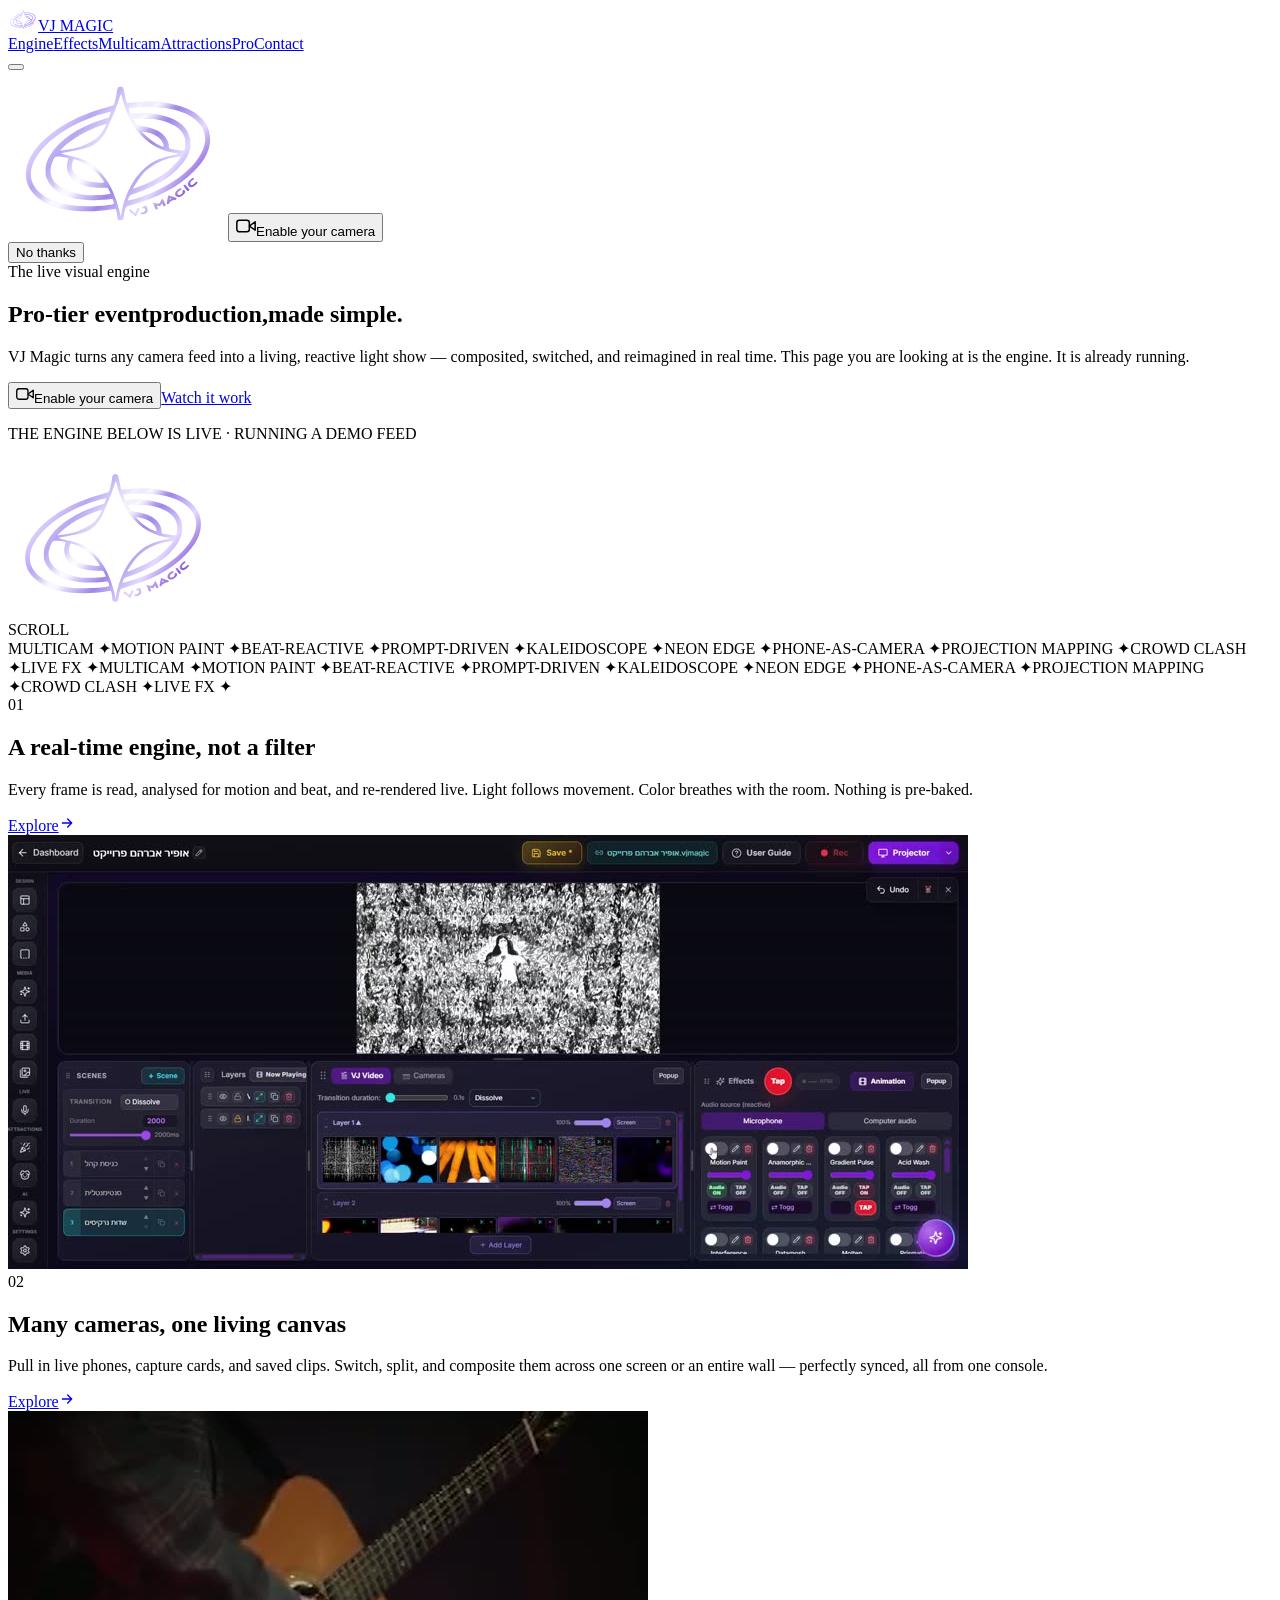
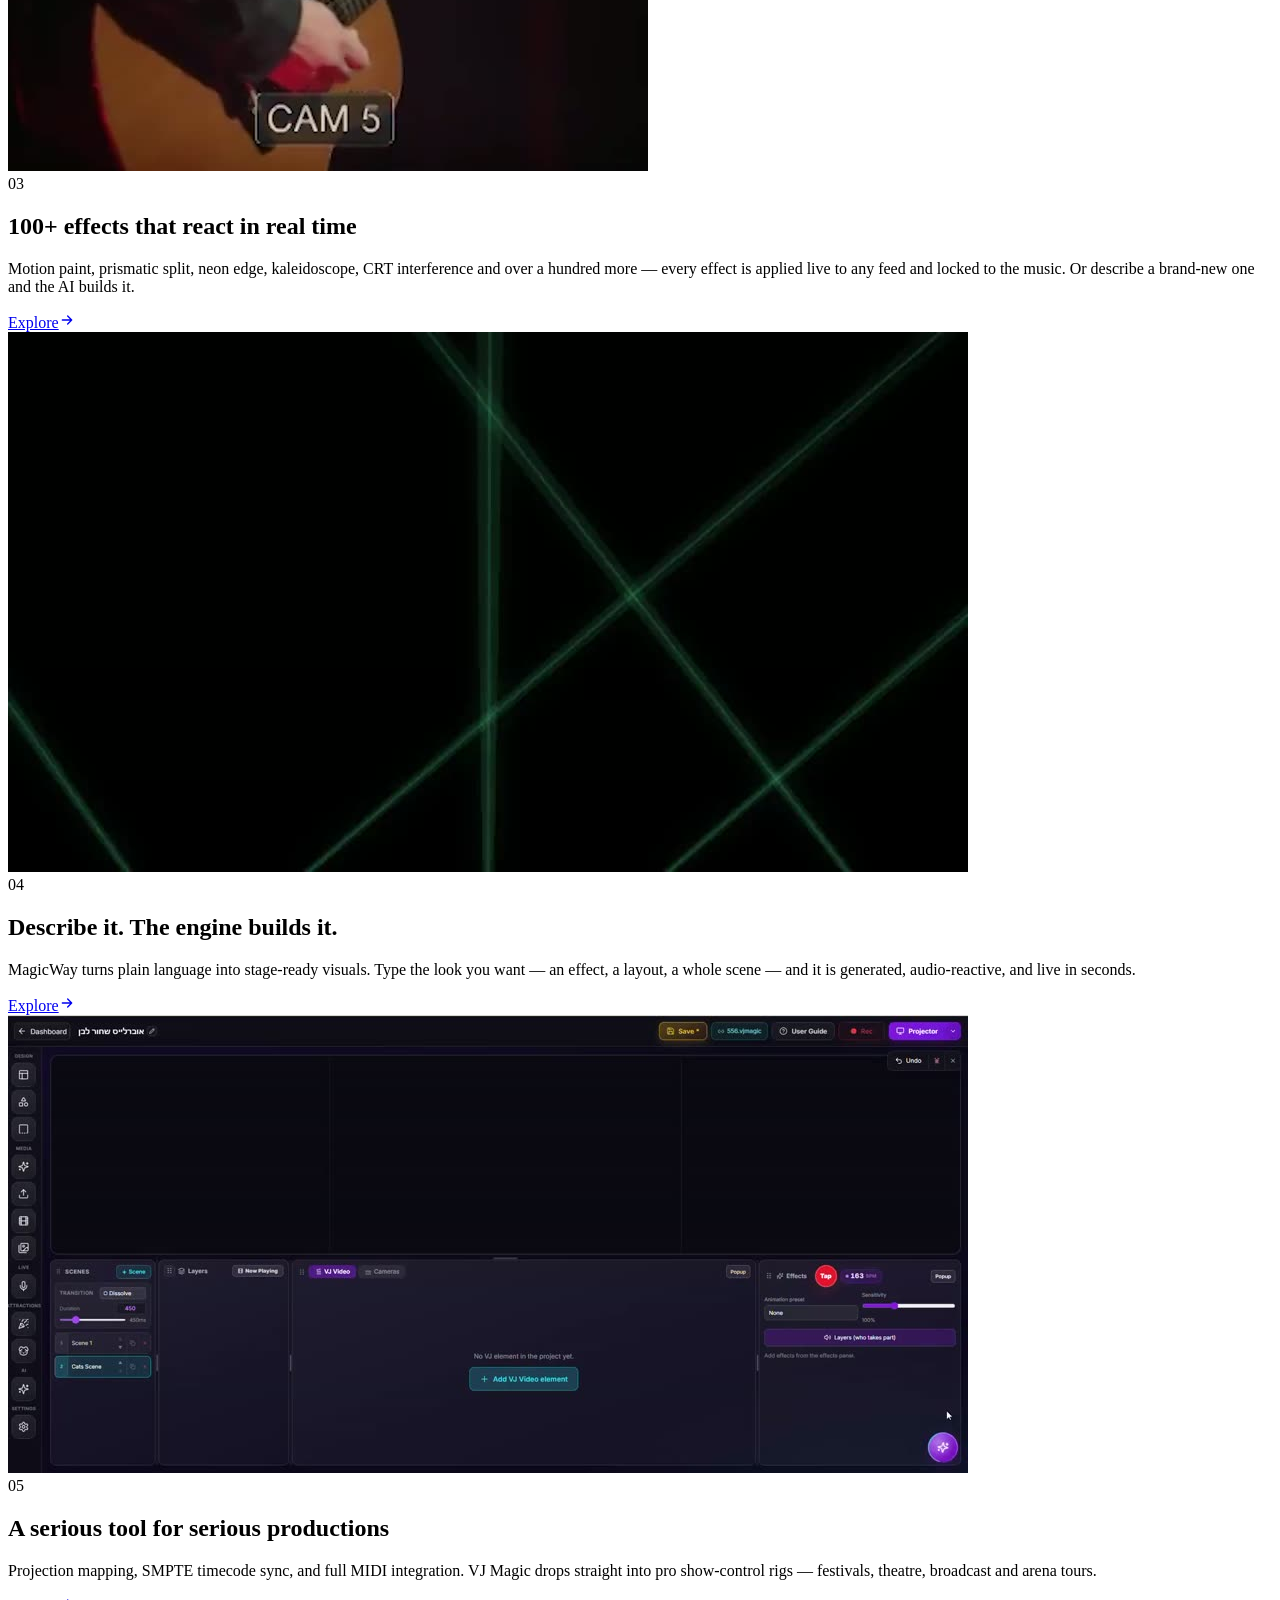
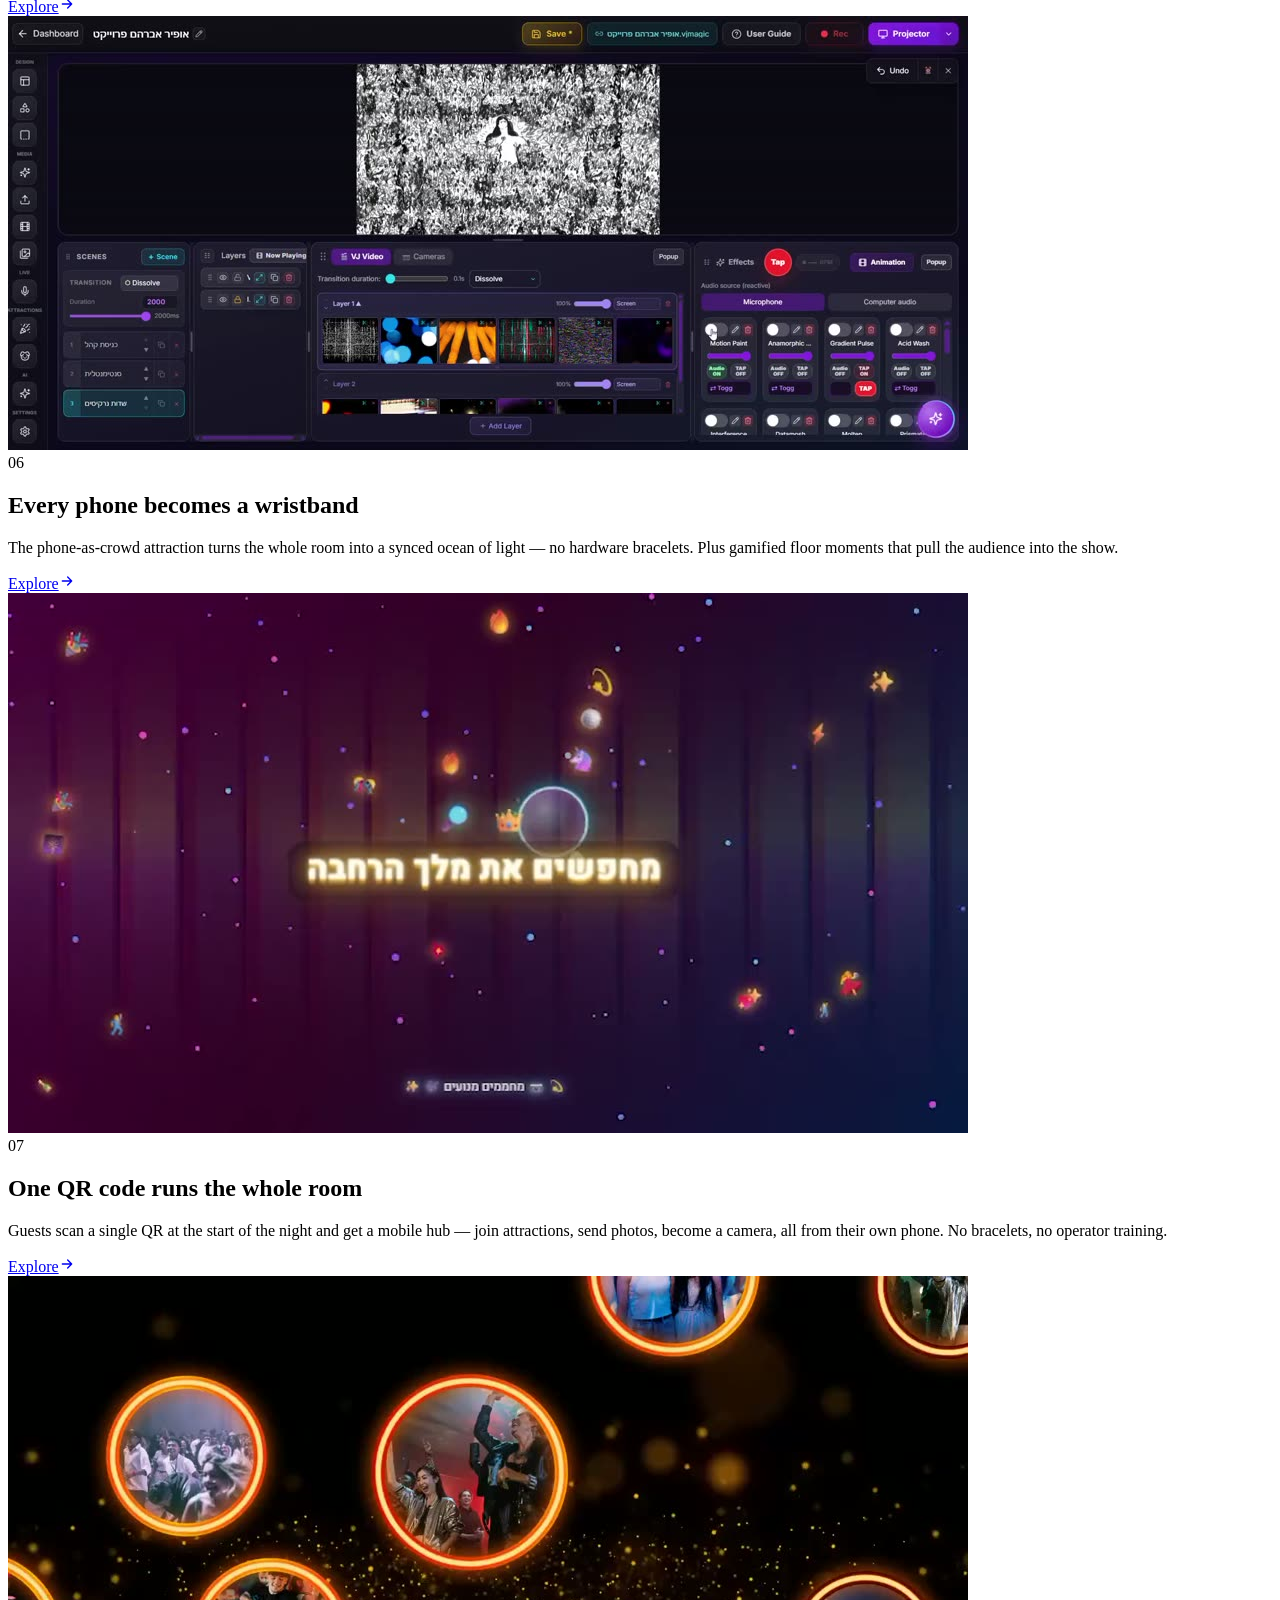
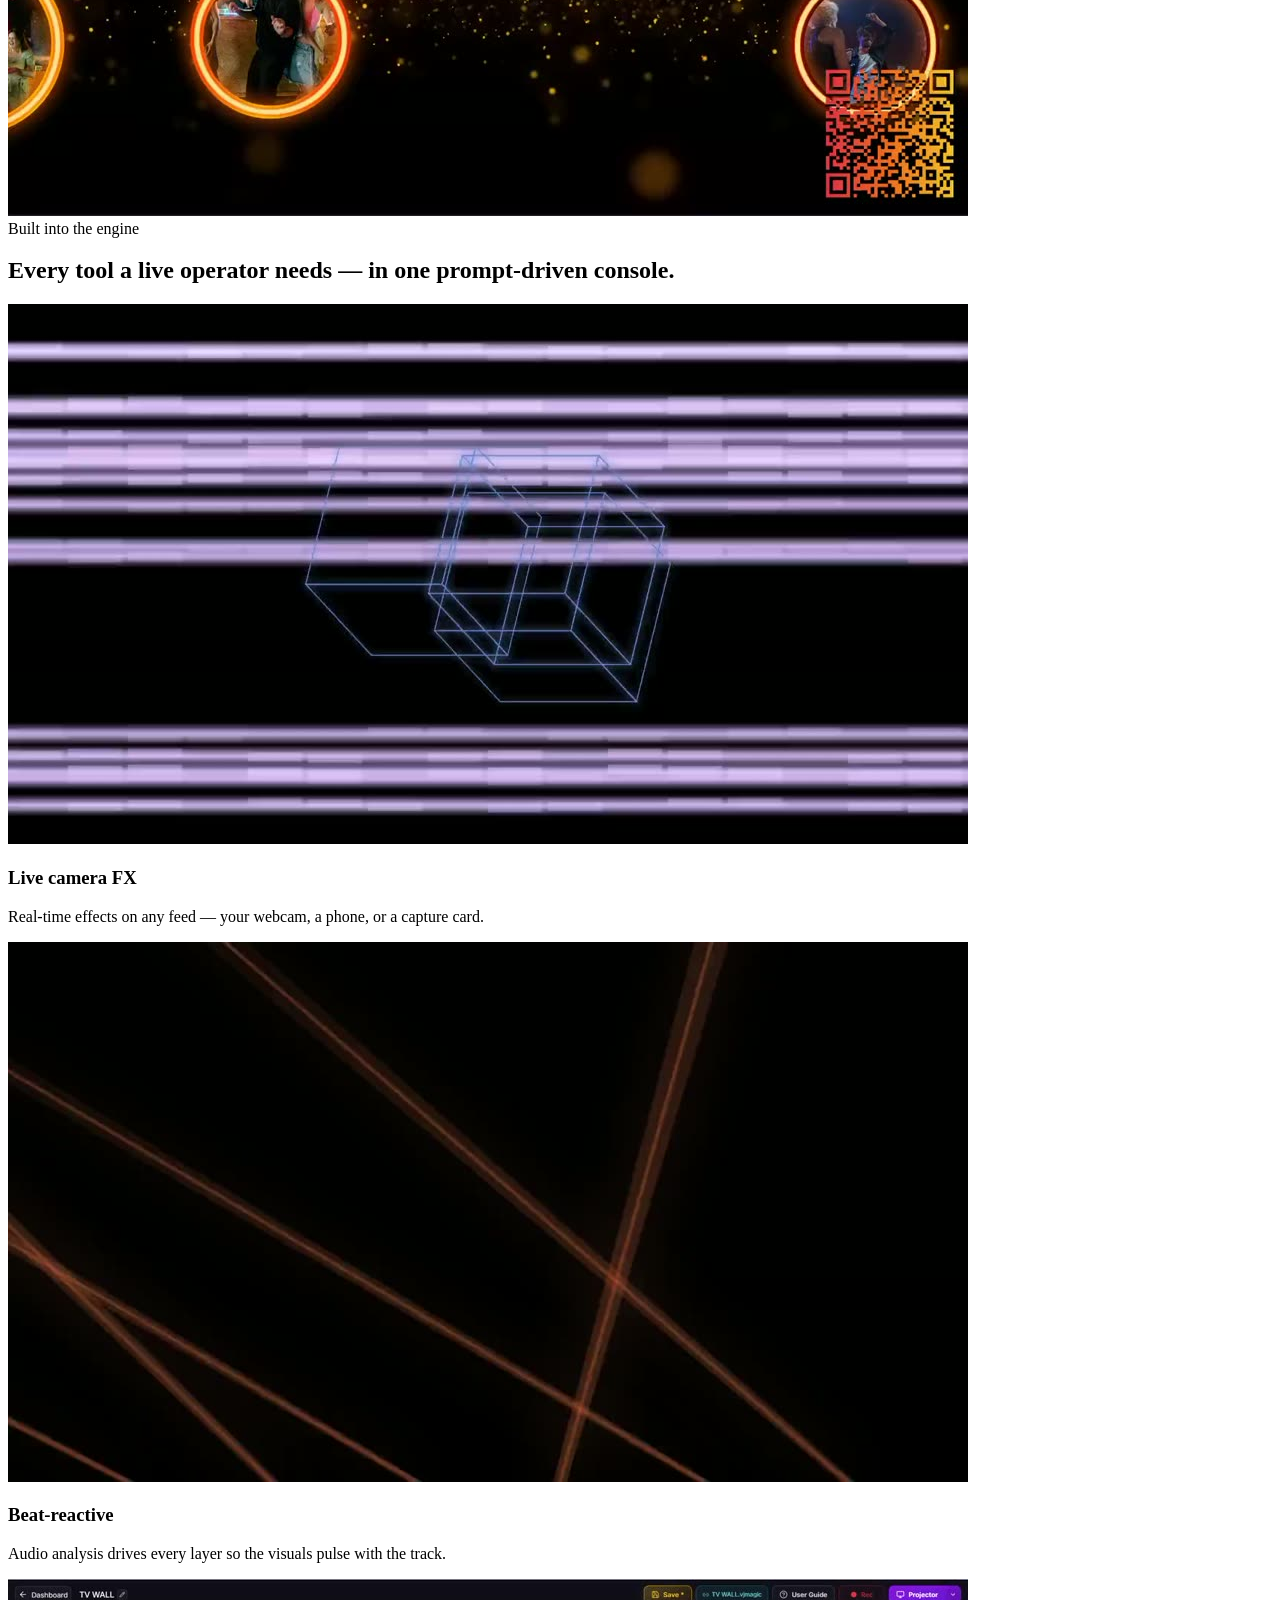
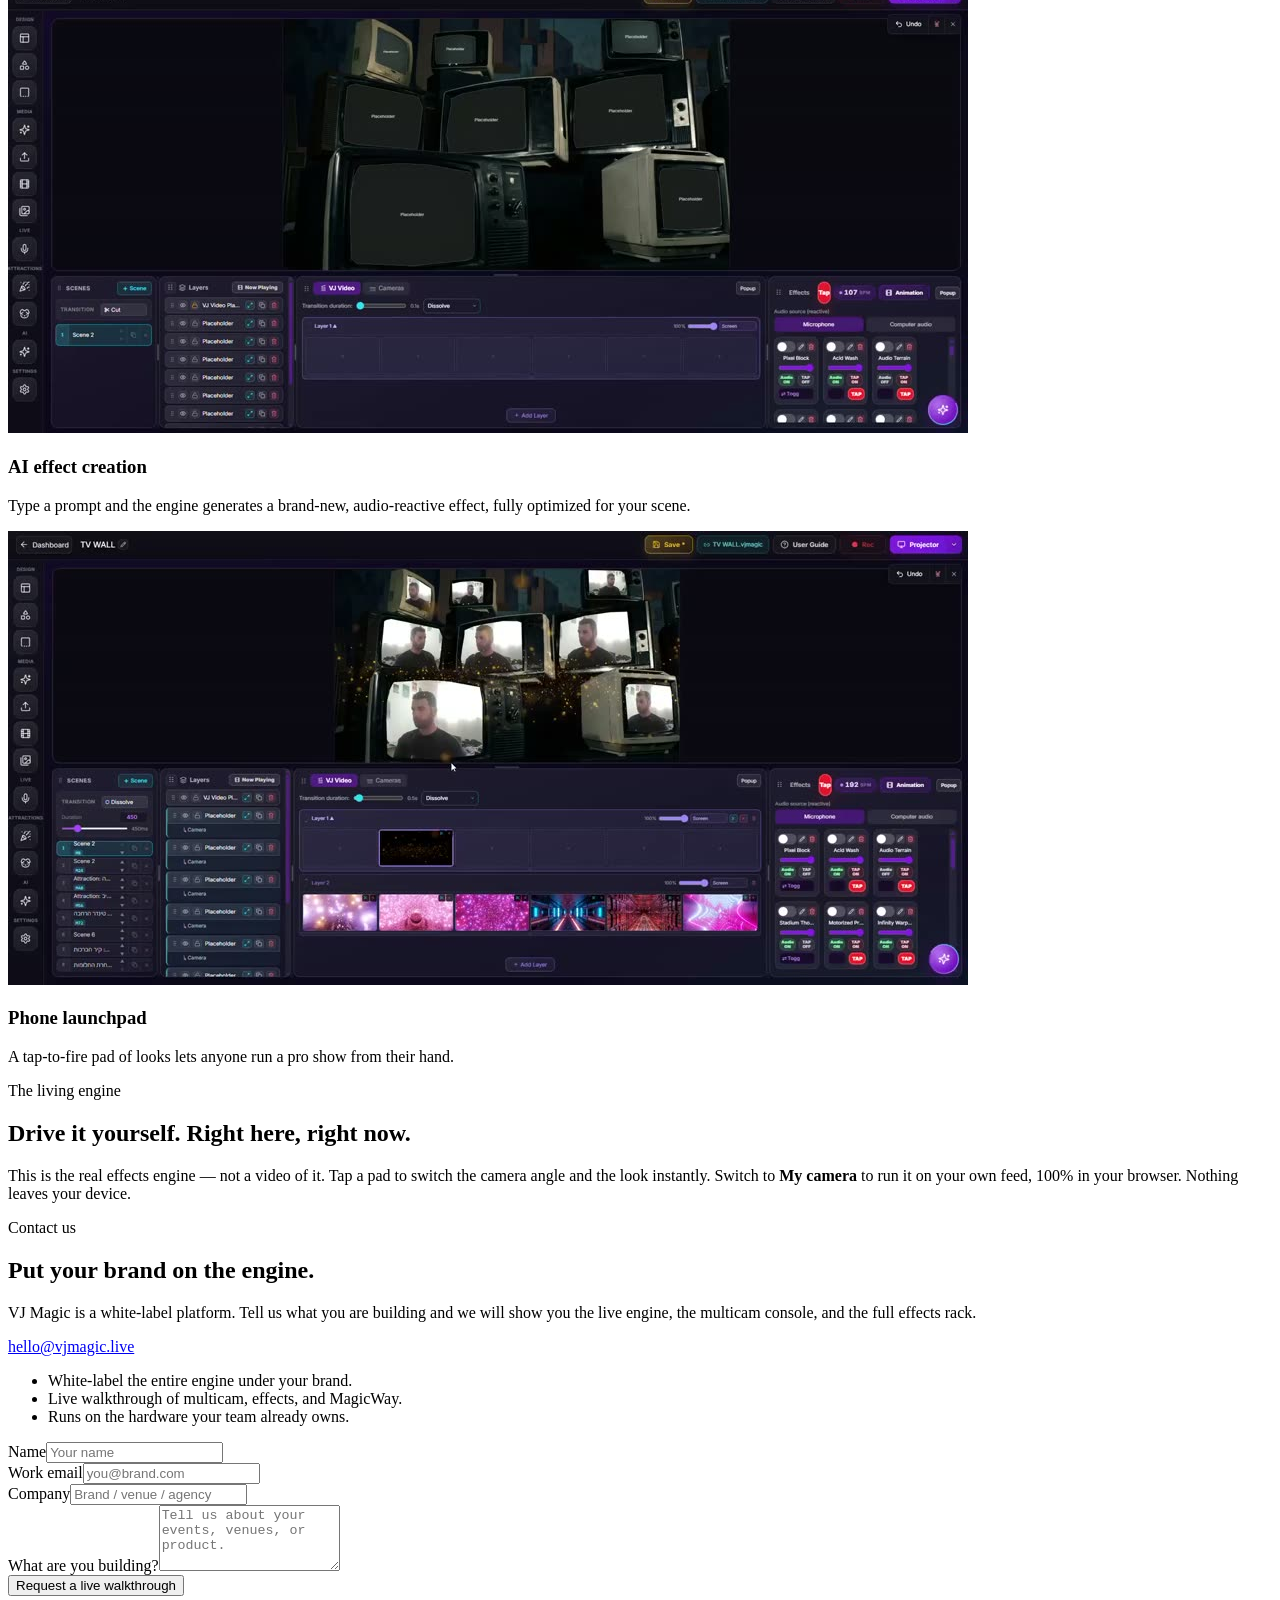
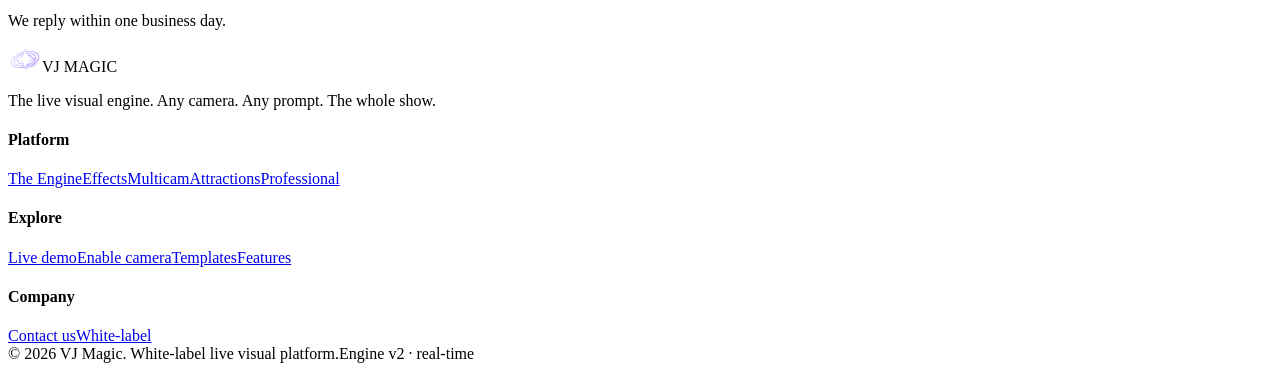
==== commit c8a3c032: "Intro wow: metallic logo + AI detection HUD + spectacular button; effects prompt-to-create + music-r" ====
--- a/index.html
+++ b/index.html
@@ -1 +1 @@
-<!DOCTYPE html><html lang="en"><head><meta charSet="utf-8"/><meta name="viewport" content="width=device-width, initial-scale=1"/><link rel="stylesheet" href="/vj-magic-site-v2/_next/static/css/72cdd108490dcdf6.css" data-precedence="next"/><link rel="preload" as="script" fetchPriority="low" href="/vj-magic-site-v2/_next/static/chunks/webpack-2d8a1e5a2ded59dc.js"/><script src="/vj-magic-site-v2/_next/static/chunks/fd9d1056-23bdddb1df3a91c8.js" async=""></script><script src="/vj-magic-site-v2/_next/static/chunks/23-326c0c5b7049838a.js" async=""></script><script src="/vj-magic-site-v2/_next/static/chunks/main-app-4d22e9ab011d833d.js" async=""></script><script src="/vj-magic-site-v2/_next/static/chunks/c15bf2b0-c5f2ab0c4ce668d5.js" async=""></script><script src="/vj-magic-site-v2/_next/static/chunks/3-db97e6afbbf609db.js" async=""></script><script src="/vj-magic-site-v2/_next/static/chunks/366-da704484c9fda1c6.js" async=""></script><script src="/vj-magic-site-v2/_next/static/chunks/453-7058235961efaa7b.js" async=""></script><script src="/vj-magic-site-v2/_next/static/chunks/app/page-5bf787d1a5041045.js" async=""></script><script src="/vj-magic-site-v2/_next/static/chunks/app/layout-bbbaefa6b8dc3cee.js" async=""></script><title>VJ Magic — The Live Visual Engine</title><meta name="description" content="VJ Magic turns any camera feed into a living, reactive light show — composited, switched, and reimagined in real time. The engine runs in your browser."/><script src="/vj-magic-site-v2/_next/static/chunks/polyfills-78c92fac7aa8fdd8.js" noModule=""></script></head><body class="grain"><header class="jsx-af280aa5b6983d5b nav "><div class="jsx-af280aa5b6983d5b nav-inner container"><a class="brand" aria-label="VJ Magic home" href="/vj-magic-site-v2/"><svg width="30" height="23" viewBox="0 0 600 450" fill="none" class="" role="img" aria-label="VJ Magic"><defs><linearGradient id="vjm-chrome-11" x1="40" y1="40" x2="560" y2="410" gradientUnits="userSpaceOnUse"><stop offset="0" stop-color="#F2EEFF"></stop><stop offset="0.42" stop-color="#C4B5FD"></stop><stop offset="0.74" stop-color="#A78BFA"></stop><stop offset="1" stop-color="#8A2BE2"></stop></linearGradient></defs><path d="M313.3,405.8C314.5,404.9 315.3,402.0 316.0,396.5C317.3,386.0 318.9,378.4 320.7,373.7C322.1,370.4 322.8,369.8 327.9,368.4C409.4,345.9 465.3,316.2 507.6,272.9C537.9,241.8 551.0,215.5 551.2,185.9C551.4,125.9 491.7,87.6 391.0,83.4C377.5,82.9 369.8,83.2 349.3,85.1C335.4,86.3 323.8,87.1 323.5,86.9C323.2,86.6 321.2,77.1 318.9,65.9C314.5,43.7 314.2,43.0 307.7,43.0C299.7,43.0 298.5,44.9 296.4,60.7C294.9,72.6 289.8,91.6 287.7,93.6C287.0,94.2 279.1,96.6 270.0,99.0C159.1,127.9 73.6,189.6 52.5,256.0C48.8,267.4 47.9,286.9 50.5,298.5C58.6,335.0 96.3,364.5 150.0,376.4C186.0,384.3 236.7,384.9 280.9,377.9C287.8,376.8 293.7,376.3 294.1,376.7C295.3,378.0 298.0,392.5 298.0,398.0C298.0,404.7 300.2,407.0 306.8,407.0C309.5,407.0 312.4,406.4 313.3,405.8ZM304.1,382.4C292.8,335.2 273.9,298.1 247.5,271.4C225.4,249.1 212.3,242.3 172.7,232.4C157.5,228.6 145.0,225.2 145.0,224.8C145.0,224.0 145.3,223.9 159.0,221.6C218.0,211.6 234.0,205.5 252.1,186.3C260.8,177.0 266.3,167.7 273.0,151.2C275.7,144.6 279.5,136.1 281.4,132.2C287.7,119.8 298.6,91.2 305.1,70.3C307.4,63.1 308.7,61.8 309.6,65.7C315.1,89.8 321.9,109.8 330.5,127.6C356.3,180.2 400.0,214.7 451.9,223.1C458.8,224.2 464.6,225.3 464.8,225.4C464.9,225.6 455.5,228.0 443.8,230.9C432.1,233.8 418.0,237.9 412.5,240.1C363.3,259.4 324.5,313.6 310.2,383.0L307.4,396.3L304.1,382.4ZM354.5,385.5C359.7,374.2 359.7,374.4 356.0,373.6C353.7,373.0 353.3,373.5 351.2,378.4C346.9,388.2 347.1,388.2 339.9,382.2C334.0,377.4 333.5,377.2 331.8,378.7C330.8,379.6 330.0,380.7 330.0,381.1C330.0,382.2 347.2,396.0 348.6,396.0C349.2,396.0 351.9,391.3 354.5,385.5ZM373.6,389.1C381.0,385.7 382.3,381.9 379.3,372.4C377.8,367.4 377.5,367.1 375.1,367.7C370.2,368.9 366.1,370.5 366.0,371.2C365.8,375.0 366.0,375.2 369.4,374.6C373.1,373.9 374.0,374.9 374.0,380.1C374.0,383.4 370.1,386.0 365.2,386.0C362.8,386.0 362.1,386.5 361.8,388.5C361.3,390.8 361.5,391.0 365.4,391.0C367.6,391.0 371.4,390.1 373.6,389.1ZM407.4,376.7C409.1,375.4 409.1,375.2 407.6,372.2C405.5,368.2 405.6,366.7 407.8,367.3C414.8,369.2 414.8,369.2 417.6,364.8L420.3,360.6L422.3,364.6C423.4,366.7 424.4,368.6 424.5,368.8C425.0,369.3 430.0,366.7 430.0,365.9C430.0,364.6 421.6,348.0 421.0,348.0C420.7,348.0 418.7,351.2 416.5,355.0C412.1,362.7 412.5,362.5 402.5,360.6C398.6,359.8 395.4,359.3 395.4,359.4C395.3,359.4 396.9,363.7 398.9,368.7C402.6,378.3 403.8,379.3 407.4,376.7ZM194.0,368.4C192.1,368.2 186.0,367.5 180.5,366.9C119.7,360.5 77.8,336.4 65.3,300.8C62.0,291.6 61.6,274.3 64.3,264.4C79.6,208.8 149.2,152.7 240.7,122.1C254.0,117.6 279.9,110.6 280.6,111.3C280.8,111.5 279.6,115.1 277.9,119.2L274.8,126.8L258.2,132.3C187.5,155.5 138.6,188.9 114.1,230.9C105.1,246.2 102.5,255.4 102.5,272.0C102.5,284.7 102.7,285.9 105.6,293.0C118.3,324.5 150.0,343.6 201.0,350.6C221.9,353.5 262.1,352.9 281.7,349.4C284.6,348.8 285.0,349.1 286.9,352.9C288.1,355.1 289.0,358.2 289.0,359.9C289.0,363.2 288.7,363.2 265.3,366.6C255.0,368.0 202.5,369.4 194.0,368.4ZM439.2,360.8C439.6,357.7 451.5,350.8 455.1,351.5C457.1,352.0 457.9,351.6 458.8,349.5C459.7,347.5 459.7,346.8 458.7,346.5C458.1,346.3 453.0,344.5 447.6,342.5C442.1,340.6 437.5,339.2 437.3,339.4C436.7,340.0 433.0,358.9 433.0,361.2C433.0,364.1 438.8,363.7 439.2,360.8ZM327.0,352.7C327.1,352.0 328.3,348.7 329.8,345.2C332.5,339.0 332.5,339.0 346.5,334.1C397.9,316.3 435.3,294.9 462.5,267.5C488.0,241.8 498.9,218.7 497.7,193.0C495.2,143.0 440.7,113.4 354.4,115.2L334.0,115.6L331.8,108.8C330.6,105.1 329.8,101.8 330.1,101.6C331.0,100.6 347.4,99.0 364.8,98.0C412.5,95.5 457.3,102.6 487.2,117.6C521.4,134.7 539.6,160.5 537.6,189.0C533.9,243.5 467.0,305.0 374.0,339.5C353.2,347.2 327.0,354.6 327.0,352.7ZM441.0,349.0C441.0,346.9 442.6,346.4 444.9,347.9C446.0,348.6 445.9,349.0 444.2,349.9C441.4,351.4 441.0,351.3 441.0,349.0ZM472.8,341.4C481.3,337.2 485.4,330.3 482.0,326.1C480.1,323.9 479.9,323.8 477.5,325.4C475.4,326.8 475.1,327.4 476.1,329.1C478.4,333.5 467.5,340.3 463.5,337.0C460.2,334.3 463.6,327.9 469.7,325.4C473.0,324.0 473.7,322.6 472.1,320.1C471.4,319.0 470.2,319.3 466.0,321.6C456.3,326.9 452.6,336.7 458.5,341.7C462.0,344.7 466.3,344.6 472.8,341.4ZM214.5,338.3C193.8,336.4 168.3,329.7 152.4,321.9C118.1,305.2 107.3,276.0 123.0,242.7C127.2,233.8 129.1,232.6 138.8,232.9C145.9,233.0 163.4,236.0 164.6,237.3C164.9,237.6 164.4,239.9 163.6,242.4C148.8,286.0 188.3,318.5 255.6,318.3L271.6,318.3L275.9,326.2C278.6,331.2 279.9,334.5 279.3,335.1C276.5,337.9 233.5,340.0 214.5,338.3ZM493.5,326.0C495.2,324.1 495.1,323.9 489.5,317.0C482.5,308.4 483.0,308.8 480.2,311.1C477.8,312.9 477.8,312.9 483.6,320.5C489.9,328.6 490.7,329.1 493.5,326.0ZM341.3,319.6C342.8,315.6 358.9,291.5 365.4,283.4C381.5,263.3 414.2,244.2 443.5,237.6C453.2,235.4 471.1,232.8 471.7,233.4C472.7,234.3 460.5,248.7 449.6,259.5C426.5,282.4 400.0,298.7 360.5,314.3C343.1,321.2 340.4,321.9 341.3,319.6ZM505.9,315.1C510.1,312.9 517.0,305.8 517.0,303.5C517.0,300.7 512.9,302.0 509.2,305.9C505.0,310.3 500.8,311.9 498.5,310.0C495.1,307.2 498.1,300.5 504.1,297.5C507.1,295.9 507.6,294.5 506.1,292.2C504.2,289.2 494.5,297.3 491.5,304.3C487.6,313.7 496.1,320.1 505.9,315.1ZM246.0,304.3C220.8,301.9 213.1,300.1 200.3,293.9C177.3,282.9 168.3,262.4 177.9,243.3L179.5,240.1L188.2,243.0C213.4,251.5 239.5,271.2 257.4,295.4C264.7,305.2 263.6,306.1 246.0,304.3ZM150.5,208.1C175.2,184.1 213.7,162.1 256.0,147.8C269.3,143.4 268.0,143.6 268.0,145.5C268.0,150.1 253.6,172.5 245.8,180.1C237.9,187.7 213.0,201.3 197.5,206.3C185.0,210.4 149.5,217.3 142.2,217.0C141.8,217.0 145.6,213.0 150.5,208.1ZM455.1,214.8C439.2,212.1 439.0,212.0 439.0,206.8C439.0,196.1 433.3,183.4 424.7,174.9C411.6,161.7 393.3,154.3 364.5,150.5C351.3,148.7 351.8,149.1 346.2,139.5C340.6,130.1 340.5,130.3 351.7,129.3C373.2,127.5 397.0,129.5 418.7,135.1C467.9,147.7 490.6,174.3 482.4,210.1L480.8,217.0L473.7,216.9C469.7,216.9 461.4,215.9 455.1,214.8ZM415.9,203.6C401.0,197.5 386.9,187.8 373.8,174.8C364.6,165.6 364.3,164.6 370.8,165.5C399.9,169.6 421.2,184.1 424.5,202.2C425.4,206.9 424.2,207.1 415.9,203.6Z" fill="url(#vjm-chrome-11)" fill-rule="evenodd"></path></svg><span class="jsx-af280aa5b6983d5b wordmark">VJ MAGIC</span></a><nav aria-label="Primary" class="jsx-af280aa5b6983d5b links"><a class="link" href="/vj-magic-site-v2/engine/">Engine</a><a class="link" href="/vj-magic-site-v2/effects/">Effects</a><a class="link" href="/vj-magic-site-v2/multicam/">Multicam</a><a class="link" href="/vj-magic-site-v2/attractions/">Attractions</a><a class="link" href="/vj-magic-site-v2/professional/">Pro</a><a class="link" href="/vj-magic-site-v2/#contact">Contact</a></nav><div class="jsx-af280aa5b6983d5b right"><button aria-label="Menu" class="jsx-af280aa5b6983d5b burger"><span class="jsx-af280aa5b6983d5b"></span><span class="jsx-af280aa5b6983d5b"></span><span class="jsx-af280aa5b6983d5b"></span></button></div></div></header><main><section id="top" class="jsx-39f0f7e15d0e236a hero"><div class="jsx-39f0f7e15d0e236a hero-bg"><!--$!--><template data-dgst="BAILOUT_TO_CLIENT_SIDE_RENDERING"></template><!--/$--></div><div role="dialog" aria-label="Enable your camera" class="jsx-39f0f7e15d0e236a intro"><div aria-hidden="true" class="jsx-39f0f7e15d0e236a intro-glow"></div><div class="jsx-39f0f7e15d0e236a intro-inner"><svg width="150" height="113" viewBox="0 0 600 450" fill="none" class="intro-logo" role="img" aria-label="VJ Magic"><defs><linearGradient id="vjm-chrome-12" x1="40" y1="40" x2="560" y2="410" gradientUnits="userSpaceOnUse"><stop offset="0" stop-color="#F2EEFF"></stop><stop offset="0.42" stop-color="#C4B5FD"></stop><stop offset="0.74" stop-color="#A78BFA"></stop><stop offset="1" stop-color="#8A2BE2"></stop></linearGradient></defs><path d="M313.3,405.8C314.5,404.9 315.3,402.0 316.0,396.5C317.3,386.0 318.9,378.4 320.7,373.7C322.1,370.4 322.8,369.8 327.9,368.4C409.4,345.9 465.3,316.2 507.6,272.9C537.9,241.8 551.0,215.5 551.2,185.9C551.4,125.9 491.7,87.6 391.0,83.4C377.5,82.9 369.8,83.2 349.3,85.1C335.4,86.3 323.8,87.1 323.5,86.9C323.2,86.6 321.2,77.1 318.9,65.9C314.5,43.7 314.2,43.0 307.7,43.0C299.7,43.0 298.5,44.9 296.4,60.7C294.9,72.6 289.8,91.6 287.7,93.6C287.0,94.2 279.1,96.6 270.0,99.0C159.1,127.9 73.6,189.6 52.5,256.0C48.8,267.4 47.9,286.9 50.5,298.5C58.6,335.0 96.3,364.5 150.0,376.4C186.0,384.3 236.7,384.9 280.9,377.9C287.8,376.8 293.7,376.3 294.1,376.7C295.3,378.0 298.0,392.5 298.0,398.0C298.0,404.7 300.2,407.0 306.8,407.0C309.5,407.0 312.4,406.4 313.3,405.8ZM304.1,382.4C292.8,335.2 273.9,298.1 247.5,271.4C225.4,249.1 212.3,242.3 172.7,232.4C157.5,228.6 145.0,225.2 145.0,224.8C145.0,224.0 145.3,223.9 159.0,221.6C218.0,211.6 234.0,205.5 252.1,186.3C260.8,177.0 266.3,167.7 273.0,151.2C275.7,144.6 279.5,136.1 281.4,132.2C287.7,119.8 298.6,91.2 305.1,70.3C307.4,63.1 308.7,61.8 309.6,65.7C315.1,89.8 321.9,109.8 330.5,127.6C356.3,180.2 400.0,214.7 451.9,223.1C458.8,224.2 464.6,225.3 464.8,225.4C464.9,225.6 455.5,228.0 443.8,230.9C432.1,233.8 418.0,237.9 412.5,240.1C363.3,259.4 324.5,313.6 310.2,383.0L307.4,396.3L304.1,382.4ZM354.5,385.5C359.7,374.2 359.7,374.4 356.0,373.6C353.7,373.0 353.3,373.5 351.2,378.4C346.9,388.2 347.1,388.2 339.9,382.2C334.0,377.4 333.5,377.2 331.8,378.7C330.8,379.6 330.0,380.7 330.0,381.1C330.0,382.2 347.2,396.0 348.6,396.0C349.2,396.0 351.9,391.3 354.5,385.5ZM373.6,389.1C381.0,385.7 382.3,381.9 379.3,372.4C377.8,367.4 377.5,367.1 375.1,367.7C370.2,368.9 366.1,370.5 366.0,371.2C365.8,375.0 366.0,375.2 369.4,374.6C373.1,373.9 374.0,374.9 374.0,380.1C374.0,383.4 370.1,386.0 365.2,386.0C362.8,386.0 362.1,386.5 361.8,388.5C361.3,390.8 361.5,391.0 365.4,391.0C367.6,391.0 371.4,390.1 373.6,389.1ZM407.4,376.7C409.1,375.4 409.1,375.2 407.6,372.2C405.5,368.2 405.6,366.7 407.8,367.3C414.8,369.2 414.8,369.2 417.6,364.8L420.3,360.6L422.3,364.6C423.4,366.7 424.4,368.6 424.5,368.8C425.0,369.3 430.0,366.7 430.0,365.9C430.0,364.6 421.6,348.0 421.0,348.0C420.7,348.0 418.7,351.2 416.5,355.0C412.1,362.7 412.5,362.5 402.5,360.6C398.6,359.8 395.4,359.3 395.4,359.4C395.3,359.4 396.9,363.7 398.9,368.7C402.6,378.3 403.8,379.3 407.4,376.7ZM194.0,368.4C192.1,368.2 186.0,367.5 180.5,366.9C119.7,360.5 77.8,336.4 65.3,300.8C62.0,291.6 61.6,274.3 64.3,264.4C79.6,208.8 149.2,152.7 240.7,122.1C254.0,117.6 279.9,110.6 280.6,111.3C280.8,111.5 279.6,115.1 277.9,119.2L274.8,126.8L258.2,132.3C187.5,155.5 138.6,188.9 114.1,230.9C105.1,246.2 102.5,255.4 102.5,272.0C102.5,284.7 102.7,285.9 105.6,293.0C118.3,324.5 150.0,343.6 201.0,350.6C221.9,353.5 262.1,352.9 281.7,349.4C284.6,348.8 285.0,349.1 286.9,352.9C288.1,355.1 289.0,358.2 289.0,359.9C289.0,363.2 288.7,363.2 265.3,366.6C255.0,368.0 202.5,369.4 194.0,368.4ZM439.2,360.8C439.6,357.7 451.5,350.8 455.1,351.5C457.1,352.0 457.9,351.6 458.8,349.5C459.7,347.5 459.7,346.8 458.7,346.5C458.1,346.3 453.0,344.5 447.6,342.5C442.1,340.6 437.5,339.2 437.3,339.4C436.7,340.0 433.0,358.9 433.0,361.2C433.0,364.1 438.8,363.7 439.2,360.8ZM327.0,352.7C327.1,352.0 328.3,348.7 329.8,345.2C332.5,339.0 332.5,339.0 346.5,334.1C397.9,316.3 435.3,294.9 462.5,267.5C488.0,241.8 498.9,218.7 497.7,193.0C495.2,143.0 440.7,113.4 354.4,115.2L334.0,115.6L331.8,108.8C330.6,105.1 329.8,101.8 330.1,101.6C331.0,100.6 347.4,99.0 364.8,98.0C412.5,95.5 457.3,102.6 487.2,117.6C521.4,134.7 539.6,160.5 537.6,189.0C533.9,243.5 467.0,305.0 374.0,339.5C353.2,347.2 327.0,354.6 327.0,352.7ZM441.0,349.0C441.0,346.9 442.6,346.4 444.9,347.9C446.0,348.6 445.9,349.0 444.2,349.9C441.4,351.4 441.0,351.3 441.0,349.0ZM472.8,341.4C481.3,337.2 485.4,330.3 482.0,326.1C480.1,323.9 479.9,323.8 477.5,325.4C475.4,326.8 475.1,327.4 476.1,329.1C478.4,333.5 467.5,340.3 463.5,337.0C460.2,334.3 463.6,327.9 469.7,325.4C473.0,324.0 473.7,322.6 472.1,320.1C471.4,319.0 470.2,319.3 466.0,321.6C456.3,326.9 452.6,336.7 458.5,341.7C462.0,344.7 466.3,344.6 472.8,341.4ZM214.5,338.3C193.8,336.4 168.3,329.7 152.4,321.9C118.1,305.2 107.3,276.0 123.0,242.7C127.2,233.8 129.1,232.6 138.8,232.9C145.9,233.0 163.4,236.0 164.6,237.3C164.9,237.6 164.4,239.9 163.6,242.4C148.8,286.0 188.3,318.5 255.6,318.3L271.6,318.3L275.9,326.2C278.6,331.2 279.9,334.5 279.3,335.1C276.5,337.9 233.5,340.0 214.5,338.3ZM493.5,326.0C495.2,324.1 495.1,323.9 489.5,317.0C482.5,308.4 483.0,308.8 480.2,311.1C477.8,312.9 477.8,312.9 483.6,320.5C489.9,328.6 490.7,329.1 493.5,326.0ZM341.3,319.6C342.8,315.6 358.9,291.5 365.4,283.4C381.5,263.3 414.2,244.2 443.5,237.6C453.2,235.4 471.1,232.8 471.7,233.4C472.7,234.3 460.5,248.7 449.6,259.5C426.5,282.4 400.0,298.7 360.5,314.3C343.1,321.2 340.4,321.9 341.3,319.6ZM505.9,315.1C510.1,312.9 517.0,305.8 517.0,303.5C517.0,300.7 512.9,302.0 509.2,305.9C505.0,310.3 500.8,311.9 498.5,310.0C495.1,307.2 498.1,300.5 504.1,297.5C507.1,295.9 507.6,294.5 506.1,292.2C504.2,289.2 494.5,297.3 491.5,304.3C487.6,313.7 496.1,320.1 505.9,315.1ZM246.0,304.3C220.8,301.9 213.1,300.1 200.3,293.9C177.3,282.9 168.3,262.4 177.9,243.3L179.5,240.1L188.2,243.0C213.4,251.5 239.5,271.2 257.4,295.4C264.7,305.2 263.6,306.1 246.0,304.3ZM150.5,208.1C175.2,184.1 213.7,162.1 256.0,147.8C269.3,143.4 268.0,143.6 268.0,145.5C268.0,150.1 253.6,172.5 245.8,180.1C237.9,187.7 213.0,201.3 197.5,206.3C185.0,210.4 149.5,217.3 142.2,217.0C141.8,217.0 145.6,213.0 150.5,208.1ZM455.1,214.8C439.2,212.1 439.0,212.0 439.0,206.8C439.0,196.1 433.3,183.4 424.7,174.9C411.6,161.7 393.3,154.3 364.5,150.5C351.3,148.7 351.8,149.1 346.2,139.5C340.6,130.1 340.5,130.3 351.7,129.3C373.2,127.5 397.0,129.5 418.7,135.1C467.9,147.7 490.6,174.3 482.4,210.1L480.8,217.0L473.7,216.9C469.7,216.9 461.4,215.9 455.1,214.8ZM415.9,203.6C401.0,197.5 386.9,187.8 373.8,174.8C364.6,165.6 364.3,164.6 370.8,165.5C399.9,169.6 421.2,184.1 424.5,202.2C425.4,206.9 424.2,207.1 415.9,203.6Z" fill="url(#vjm-chrome-12)" fill-rule="evenodd"></path></svg><button class="jsx-39f0f7e15d0e236a intro-enable"><span aria-hidden="true" class="jsx-39f0f7e15d0e236a ie-ring"></span><span aria-hidden="true" class="jsx-39f0f7e15d0e236a ie-icon"><svg width="20" height="20" viewBox="0 0 24 24" fill="none" class="jsx-39f0f7e15d0e236a"><path d="M23 7l-7 5 7 5V7z" stroke="currentColor" stroke-width="1.8" stroke-linecap="round" stroke-linejoin="round" class="jsx-39f0f7e15d0e236a"></path><rect x="1" y="5" width="15" height="14" rx="3" stroke="currentColor" stroke-width="1.8" class="jsx-39f0f7e15d0e236a"></rect></svg></span>Enable your camera</button></div><button aria-label="Skip" class="jsx-39f0f7e15d0e236a intro-skip">No thanks</button></div><div class="jsx-39f0f7e15d0e236a hero-content container"><div class="jsx-39f0f7e15d0e236a h-fade kicker">The live visual engine</div><h1 class="jsx-39f0f7e15d0e236a h-title"><span class="jsx-39f0f7e15d0e236a h-line"><span class="jsx-39f0f7e15d0e236a ">Pro-tier event</span></span><span class="jsx-39f0f7e15d0e236a h-line"><span class="jsx-39f0f7e15d0e236a ">production,</span></span><span class="jsx-39f0f7e15d0e236a h-line"><span class="jsx-39f0f7e15d0e236a grad-text">made simple.</span></span></h1><p class="jsx-39f0f7e15d0e236a h-fade h-sub">VJ Magic turns any camera feed into a living, reactive light show — composited, switched, and reimagined in real time. This page you are looking at is the engine. It is already running.</p><div class="jsx-39f0f7e15d0e236a h-fade h-actions"><button class="jsx-39f0f7e15d0e236a enable-cam"><span aria-hidden="true" class="jsx-39f0f7e15d0e236a ec-ring"></span><span aria-hidden="true" class="jsx-39f0f7e15d0e236a ec-icon"><svg width="18" height="18" viewBox="0 0 24 24" fill="none" class="jsx-39f0f7e15d0e236a"><path d="M23 7l-7 5 7 5V7z" stroke="currentColor" stroke-width="1.8" stroke-linecap="round" stroke-linejoin="round" class="jsx-39f0f7e15d0e236a"></path><rect x="1" y="5" width="15" height="14" rx="3" stroke="currentColor" stroke-width="1.8" class="jsx-39f0f7e15d0e236a"></rect></svg></span>Enable your camera</button><a href="#features" class="jsx-39f0f7e15d0e236a btn btn-ghost">Watch it work</a></div><p class="jsx-39f0f7e15d0e236a h-fade cam-hint mono">THE ENGINE BELOW IS LIVE · RUNNING A DEMO FEED</p></div><div aria-hidden="true" class="jsx-39f0f7e15d0e236a hero-mark"><span class="jsx-39f0f7e15d0e236a hm-halo"></span><svg width="210" height="158" viewBox="0 0 600 450" fill="none" class="hm-logo" role="img" aria-label="VJ Magic"><defs><linearGradient id="vjm-chrome-13" x1="40" y1="40" x2="560" y2="410" gradientUnits="userSpaceOnUse"><stop offset="0" stop-color="#F2EEFF"></stop><stop offset="0.42" stop-color="#C4B5FD"></stop><stop offset="0.74" stop-color="#A78BFA"></stop><stop offset="1" stop-color="#8A2BE2"></stop></linearGradient></defs><path d="M313.3,405.8C314.5,404.9 315.3,402.0 316.0,396.5C317.3,386.0 318.9,378.4 320.7,373.7C322.1,370.4 322.8,369.8 327.9,368.4C409.4,345.9 465.3,316.2 507.6,272.9C537.9,241.8 551.0,215.5 551.2,185.9C551.4,125.9 491.7,87.6 391.0,83.4C377.5,82.9 369.8,83.2 349.3,85.1C335.4,86.3 323.8,87.1 323.5,86.9C323.2,86.6 321.2,77.1 318.9,65.9C314.5,43.7 314.2,43.0 307.7,43.0C299.7,43.0 298.5,44.9 296.4,60.7C294.9,72.6 289.8,91.6 287.7,93.6C287.0,94.2 279.1,96.6 270.0,99.0C159.1,127.9 73.6,189.6 52.5,256.0C48.8,267.4 47.9,286.9 50.5,298.5C58.6,335.0 96.3,364.5 150.0,376.4C186.0,384.3 236.7,384.9 280.9,377.9C287.8,376.8 293.7,376.3 294.1,376.7C295.3,378.0 298.0,392.5 298.0,398.0C298.0,404.7 300.2,407.0 306.8,407.0C309.5,407.0 312.4,406.4 313.3,405.8ZM304.1,382.4C292.8,335.2 273.9,298.1 247.5,271.4C225.4,249.1 212.3,242.3 172.7,232.4C157.5,228.6 145.0,225.2 145.0,224.8C145.0,224.0 145.3,223.9 159.0,221.6C218.0,211.6 234.0,205.5 252.1,186.3C260.8,177.0 266.3,167.7 273.0,151.2C275.7,144.6 279.5,136.1 281.4,132.2C287.7,119.8 298.6,91.2 305.1,70.3C307.4,63.1 308.7,61.8 309.6,65.7C315.1,89.8 321.9,109.8 330.5,127.6C356.3,180.2 400.0,214.7 451.9,223.1C458.8,224.2 464.6,225.3 464.8,225.4C464.9,225.6 455.5,228.0 443.8,230.9C432.1,233.8 418.0,237.9 412.5,240.1C363.3,259.4 324.5,313.6 310.2,383.0L307.4,396.3L304.1,382.4ZM354.5,385.5C359.7,374.2 359.7,374.4 356.0,373.6C353.7,373.0 353.3,373.5 351.2,378.4C346.9,388.2 347.1,388.2 339.9,382.2C334.0,377.4 333.5,377.2 331.8,378.7C330.8,379.6 330.0,380.7 330.0,381.1C330.0,382.2 347.2,396.0 348.6,396.0C349.2,396.0 351.9,391.3 354.5,385.5ZM373.6,389.1C381.0,385.7 382.3,381.9 379.3,372.4C377.8,367.4 377.5,367.1 375.1,367.7C370.2,368.9 366.1,370.5 366.0,371.2C365.8,375.0 366.0,375.2 369.4,374.6C373.1,373.9 374.0,374.9 374.0,380.1C374.0,383.4 370.1,386.0 365.2,386.0C362.8,386.0 362.1,386.5 361.8,388.5C361.3,390.8 361.5,391.0 365.4,391.0C367.6,391.0 371.4,390.1 373.6,389.1ZM407.4,376.7C409.1,375.4 409.1,375.2 407.6,372.2C405.5,368.2 405.6,366.7 407.8,367.3C414.8,369.2 414.8,369.2 417.6,364.8L420.3,360.6L422.3,364.6C423.4,366.7 424.4,368.6 424.5,368.8C425.0,369.3 430.0,366.7 430.0,365.9C430.0,364.6 421.6,348.0 421.0,348.0C420.7,348.0 418.7,351.2 416.5,355.0C412.1,362.7 412.5,362.5 402.5,360.6C398.6,359.8 395.4,359.3 395.4,359.4C395.3,359.4 396.9,363.7 398.9,368.7C402.6,378.3 403.8,379.3 407.4,376.7ZM194.0,368.4C192.1,368.2 186.0,367.5 180.5,366.9C119.7,360.5 77.8,336.4 65.3,300.8C62.0,291.6 61.6,274.3 64.3,264.4C79.6,208.8 149.2,152.7 240.7,122.1C254.0,117.6 279.9,110.6 280.6,111.3C280.8,111.5 279.6,115.1 277.9,119.2L274.8,126.8L258.2,132.3C187.5,155.5 138.6,188.9 114.1,230.9C105.1,246.2 102.5,255.4 102.5,272.0C102.5,284.7 102.7,285.9 105.6,293.0C118.3,324.5 150.0,343.6 201.0,350.6C221.9,353.5 262.1,352.9 281.7,349.4C284.6,348.8 285.0,349.1 286.9,352.9C288.1,355.1 289.0,358.2 289.0,359.9C289.0,363.2 288.7,363.2 265.3,366.6C255.0,368.0 202.5,369.4 194.0,368.4ZM439.2,360.8C439.6,357.7 451.5,350.8 455.1,351.5C457.1,352.0 457.9,351.6 458.8,349.5C459.7,347.5 459.7,346.8 458.7,346.5C458.1,346.3 453.0,344.5 447.6,342.5C442.1,340.6 437.5,339.2 437.3,339.4C436.7,340.0 433.0,358.9 433.0,361.2C433.0,364.1 438.8,363.7 439.2,360.8ZM327.0,352.7C327.1,352.0 328.3,348.7 329.8,345.2C332.5,339.0 332.5,339.0 346.5,334.1C397.9,316.3 435.3,294.9 462.5,267.5C488.0,241.8 498.9,218.7 497.7,193.0C495.2,143.0 440.7,113.4 354.4,115.2L334.0,115.6L331.8,108.8C330.6,105.1 329.8,101.8 330.1,101.6C331.0,100.6 347.4,99.0 364.8,98.0C412.5,95.5 457.3,102.6 487.2,117.6C521.4,134.7 539.6,160.5 537.6,189.0C533.9,243.5 467.0,305.0 374.0,339.5C353.2,347.2 327.0,354.6 327.0,352.7ZM441.0,349.0C441.0,346.9 442.6,346.4 444.9,347.9C446.0,348.6 445.9,349.0 444.2,349.9C441.4,351.4 441.0,351.3 441.0,349.0ZM472.8,341.4C481.3,337.2 485.4,330.3 482.0,326.1C480.1,323.9 479.9,323.8 477.5,325.4C475.4,326.8 475.1,327.4 476.1,329.1C478.4,333.5 467.5,340.3 463.5,337.0C460.2,334.3 463.6,327.9 469.7,325.4C473.0,324.0 473.7,322.6 472.1,320.1C471.4,319.0 470.2,319.3 466.0,321.6C456.3,326.9 452.6,336.7 458.5,341.7C462.0,344.7 466.3,344.6 472.8,341.4ZM214.5,338.3C193.8,336.4 168.3,329.7 152.4,321.9C118.1,305.2 107.3,276.0 123.0,242.7C127.2,233.8 129.1,232.6 138.8,232.9C145.9,233.0 163.4,236.0 164.6,237.3C164.9,237.6 164.4,239.9 163.6,242.4C148.8,286.0 188.3,318.5 255.6,318.3L271.6,318.3L275.9,326.2C278.6,331.2 279.9,334.5 279.3,335.1C276.5,337.9 233.5,340.0 214.5,338.3ZM493.5,326.0C495.2,324.1 495.1,323.9 489.5,317.0C482.5,308.4 483.0,308.8 480.2,311.1C477.8,312.9 477.8,312.9 483.6,320.5C489.9,328.6 490.7,329.1 493.5,326.0ZM341.3,319.6C342.8,315.6 358.9,291.5 365.4,283.4C381.5,263.3 414.2,244.2 443.5,237.6C453.2,235.4 471.1,232.8 471.7,233.4C472.7,234.3 460.5,248.7 449.6,259.5C426.5,282.4 400.0,298.7 360.5,314.3C343.1,321.2 340.4,321.9 341.3,319.6ZM505.9,315.1C510.1,312.9 517.0,305.8 517.0,303.5C517.0,300.7 512.9,302.0 509.2,305.9C505.0,310.3 500.8,311.9 498.5,310.0C495.1,307.2 498.1,300.5 504.1,297.5C507.1,295.9 507.6,294.5 506.1,292.2C504.2,289.2 494.5,297.3 491.5,304.3C487.6,313.7 496.1,320.1 505.9,315.1ZM246.0,304.3C220.8,301.9 213.1,300.1 200.3,293.9C177.3,282.9 168.3,262.4 177.9,243.3L179.5,240.1L188.2,243.0C213.4,251.5 239.5,271.2 257.4,295.4C264.7,305.2 263.6,306.1 246.0,304.3ZM150.5,208.1C175.2,184.1 213.7,162.1 256.0,147.8C269.3,143.4 268.0,143.6 268.0,145.5C268.0,150.1 253.6,172.5 245.8,180.1C237.9,187.7 213.0,201.3 197.5,206.3C185.0,210.4 149.5,217.3 142.2,217.0C141.8,217.0 145.6,213.0 150.5,208.1ZM455.1,214.8C439.2,212.1 439.0,212.0 439.0,206.8C439.0,196.1 433.3,183.4 424.7,174.9C411.6,161.7 393.3,154.3 364.5,150.5C351.3,148.7 351.8,149.1 346.2,139.5C340.6,130.1 340.5,130.3 351.7,129.3C373.2,127.5 397.0,129.5 418.7,135.1C467.9,147.7 490.6,174.3 482.4,210.1L480.8,217.0L473.7,216.9C469.7,216.9 461.4,215.9 455.1,214.8ZM415.9,203.6C401.0,197.5 386.9,187.8 373.8,174.8C364.6,165.6 364.3,164.6 370.8,165.5C399.9,169.6 421.2,184.1 424.5,202.2C425.4,206.9 424.2,207.1 415.9,203.6Z" fill="url(#vjm-chrome-13)" fill-rule="evenodd"></path></svg></div><div aria-hidden="true" class="jsx-39f0f7e15d0e236a scroll-cue"><span class="jsx-39f0f7e15d0e236a sc-mono mono">SCROLL</span><span class="jsx-39f0f7e15d0e236a sc-line"></span></div></section><div aria-hidden="true" class="jsx-d8b12ceb0c7c06 mq"><div class="jsx-d8b12ceb0c7c06 mq-track"><span class="jsx-d8b12ceb0c7c06 mq-item">MULTICAM<!-- --> <span class="jsx-d8b12ceb0c7c06 mq-dot">✦</span></span><span class="jsx-d8b12ceb0c7c06 mq-item">MOTION PAINT<!-- --> <span class="jsx-d8b12ceb0c7c06 mq-dot">✦</span></span><span class="jsx-d8b12ceb0c7c06 mq-item">BEAT-REACTIVE<!-- --> <span class="jsx-d8b12ceb0c7c06 mq-dot">✦</span></span><span class="jsx-d8b12ceb0c7c06 mq-item">PROMPT-DRIVEN<!-- --> <span class="jsx-d8b12ceb0c7c06 mq-dot">✦</span></span><span class="jsx-d8b12ceb0c7c06 mq-item">KALEIDOSCOPE<!-- --> <span class="jsx-d8b12ceb0c7c06 mq-dot">✦</span></span><span class="jsx-d8b12ceb0c7c06 mq-item">NEON EDGE<!-- --> <span class="jsx-d8b12ceb0c7c06 mq-dot">✦</span></span><span class="jsx-d8b12ceb0c7c06 mq-item">PHONE-AS-CAMERA<!-- --> <span class="jsx-d8b12ceb0c7c06 mq-dot">✦</span></span><span class="jsx-d8b12ceb0c7c06 mq-item">PROJECTION MAPPING<!-- --> <span class="jsx-d8b12ceb0c7c06 mq-dot">✦</span></span><span class="jsx-d8b12ceb0c7c06 mq-item">CROWD CLASH<!-- --> <span class="jsx-d8b12ceb0c7c06 mq-dot">✦</span></span><span class="jsx-d8b12ceb0c7c06 mq-item">LIVE FX<!-- --> <span class="jsx-d8b12ceb0c7c06 mq-dot">✦</span></span><span class="jsx-d8b12ceb0c7c06 mq-item">MULTICAM<!-- --> <span class="jsx-d8b12ceb0c7c06 mq-dot">✦</span></span><span class="jsx-d8b12ceb0c7c06 mq-item">MOTION PAINT<!-- --> <span class="jsx-d8b12ceb0c7c06 mq-dot">✦</span></span><span class="jsx-d8b12ceb0c7c06 mq-item">BEAT-REACTIVE<!-- --> <span class="jsx-d8b12ceb0c7c06 mq-dot">✦</span></span><span class="jsx-d8b12ceb0c7c06 mq-item">PROMPT-DRIVEN<!-- --> <span class="jsx-d8b12ceb0c7c06 mq-dot">✦</span></span><span class="jsx-d8b12ceb0c7c06 mq-item">KALEIDOSCOPE<!-- --> <span class="jsx-d8b12ceb0c7c06 mq-dot">✦</span></span><span class="jsx-d8b12ceb0c7c06 mq-item">NEON EDGE<!-- --> <span class="jsx-d8b12ceb0c7c06 mq-dot">✦</span></span><span class="jsx-d8b12ceb0c7c06 mq-item">PHONE-AS-CAMERA<!-- --> <span class="jsx-d8b12ceb0c7c06 mq-dot">✦</span></span><span class="jsx-d8b12ceb0c7c06 mq-item">PROJECTION MAPPING<!-- --> <span class="jsx-d8b12ceb0c7c06 mq-dot">✦</span></span><span class="jsx-d8b12ceb0c7c06 mq-item">CROWD CLASH<!-- --> <span class="jsx-d8b12ceb0c7c06 mq-dot">✦</span></span><span class="jsx-d8b12ceb0c7c06 mq-item">LIVE FX<!-- --> <span class="jsx-d8b12ceb0c7c06 mq-dot">✦</span></span></div></div><div id="features" class="jsx-79cb65fd504a551a story"><section class="jsx-79cb65fd504a551a story-panel "><div class="jsx-79cb65fd504a551a container sp-grid"><div class="jsx-79cb65fd504a551a sp-copy"><div class="jsx-79cb65fd504a551a sp-anim sp-no mono">01</div><h2 class="jsx-79cb65fd504a551a sp-anim sp-title">A real-time engine, not a filter</h2><p class="jsx-79cb65fd504a551a sp-anim sp-body">Every frame is read, analysed for motion and beat, and re-rendered live. Light follows movement. Color breathes with the room. Nothing is pre-baked.</p><a class="sp-anim sp-link" href="/vj-magic-site-v2/engine/">Explore<svg width="16" height="16" viewBox="0 0 24 24" fill="none" class="jsx-79cb65fd504a551a"><path d="M5 12h14M13 6l6 6-6 6" stroke="currentColor" stroke-width="2" stroke-linecap="round" stroke-linejoin="round" class="jsx-79cb65fd504a551a"></path></svg></a></div><div class="jsx-79cb65fd504a551a sp-media"><div class="jsx-79cb65fd504a551a sp-media-inner ui"><video src="./video/fx_software.mp4" poster="./poster/fx_software.jpg" muted="" loop="" playsInline="" preload="none" class="jsx-79cb65fd504a551a"></video><div aria-hidden="true" class="jsx-79cb65fd504a551a sp-grade"></div></div></div></div></section><section class="jsx-79cb65fd504a551a story-panel rev"><div class="jsx-79cb65fd504a551a container sp-grid"><div class="jsx-79cb65fd504a551a sp-copy"><div class="jsx-79cb65fd504a551a sp-anim sp-no mono">02</div><h2 class="jsx-79cb65fd504a551a sp-anim sp-title">Many cameras, one living canvas</h2><p class="jsx-79cb65fd504a551a sp-anim sp-body">Pull in live phones, capture cards, and saved clips. Switch, split, and composite them across one screen or an entire wall — perfectly synced, all from one console.</p><a class="sp-anim sp-link" href="/vj-magic-site-v2/multicam/">Explore<svg width="16" height="16" viewBox="0 0 24 24" fill="none" class="jsx-79cb65fd504a551a"><path d="M5 12h14M13 6l6 6-6 6" stroke="currentColor" stroke-width="2" stroke-linecap="round" stroke-linejoin="round" class="jsx-79cb65fd504a551a"></path></svg></a></div><div class="jsx-79cb65fd504a551a sp-media"><div class="jsx-79cb65fd504a551a sp-media-inner "><video src="./video/cam1.mp4" poster="./poster/cam1.jpg" muted="" loop="" playsInline="" preload="none" class="jsx-79cb65fd504a551a"></video><div aria-hidden="true" class="jsx-79cb65fd504a551a sp-grade"></div></div></div></div></section><section class="jsx-79cb65fd504a551a story-panel "><div class="jsx-79cb65fd504a551a container sp-grid"><div class="jsx-79cb65fd504a551a sp-copy"><div class="jsx-79cb65fd504a551a sp-anim sp-no mono">03</div><h2 class="jsx-79cb65fd504a551a sp-anim sp-title">100+ effects that react in real time</h2><p class="jsx-79cb65fd504a551a sp-anim sp-body">Motion paint, prismatic split, neon edge, kaleidoscope, CRT interference and over a hundred more — every effect is applied live to any feed and locked to the music. Or describe a brand-new one and the AI builds it.</p><a class="sp-anim sp-link" href="/vj-magic-site-v2/effects/">Explore<svg width="16" height="16" viewBox="0 0 24 24" fill="none" class="jsx-79cb65fd504a551a"><path d="M5 12h14M13 6l6 6-6 6" stroke="currentColor" stroke-width="2" stroke-linecap="round" stroke-linejoin="round" class="jsx-79cb65fd504a551a"></path></svg></a></div><div class="jsx-79cb65fd504a551a sp-media"><div class="jsx-79cb65fd504a551a sp-media-inner "><video src="./video/fx5.mp4" poster="./poster/fx5.jpg" muted="" loop="" playsInline="" preload="none" class="jsx-79cb65fd504a551a"></video><div aria-hidden="true" class="jsx-79cb65fd504a551a sp-grade"></div></div></div></div></section><section class="jsx-79cb65fd504a551a story-panel rev"><div class="jsx-79cb65fd504a551a container sp-grid"><div class="jsx-79cb65fd504a551a sp-copy"><div class="jsx-79cb65fd504a551a sp-anim sp-no mono">04</div><h2 class="jsx-79cb65fd504a551a sp-anim sp-title">Describe it. The engine builds it.</h2><p class="jsx-79cb65fd504a551a sp-anim sp-body">MagicWay turns plain language into stage-ready visuals. Type the look you want — an effect, a layout, a whole scene — and it is generated, audio-reactive, and live in seconds.</p><a class="sp-anim sp-link" href="/vj-magic-site-v2/engine/">Explore<svg width="16" height="16" viewBox="0 0 24 24" fill="none" class="jsx-79cb65fd504a551a"><path d="M5 12h14M13 6l6 6-6 6" stroke="currentColor" stroke-width="2" stroke-linecap="round" stroke-linejoin="round" class="jsx-79cb65fd504a551a"></path></svg></a></div><div class="jsx-79cb65fd504a551a sp-media"><div class="jsx-79cb65fd504a551a sp-media-inner ui"><video src="./video/prompt_to_action.mp4" poster="./poster/prompt_to_action.jpg" muted="" loop="" playsInline="" preload="none" class="jsx-79cb65fd504a551a"></video><div aria-hidden="true" class="jsx-79cb65fd504a551a sp-grade"></div></div></div></div></section><section class="jsx-79cb65fd504a551a story-panel "><div class="jsx-79cb65fd504a551a container sp-grid"><div class="jsx-79cb65fd504a551a sp-copy"><div class="jsx-79cb65fd504a551a sp-anim sp-no mono">05</div><h2 class="jsx-79cb65fd504a551a sp-anim sp-title">A serious tool for serious productions</h2><p class="jsx-79cb65fd504a551a sp-anim sp-body">Projection mapping, SMPTE timecode sync, and full MIDI integration. VJ Magic drops straight into pro show-control rigs — festivals, theatre, broadcast and arena tours.</p><a class="sp-anim sp-link" href="/vj-magic-site-v2/professional/">Explore<svg width="16" height="16" viewBox="0 0 24 24" fill="none" class="jsx-79cb65fd504a551a"><path d="M5 12h14M13 6l6 6-6 6" stroke="currentColor" stroke-width="2" stroke-linecap="round" stroke-linejoin="round" class="jsx-79cb65fd504a551a"></path></svg></a></div><div class="jsx-79cb65fd504a551a sp-media"><div class="jsx-79cb65fd504a551a sp-media-inner ui"><video src="./video/fx_software.mp4" poster="./poster/fx_software.jpg" muted="" loop="" playsInline="" preload="none" class="jsx-79cb65fd504a551a"></video><div aria-hidden="true" class="jsx-79cb65fd504a551a sp-grade"></div></div></div></div></section><section class="jsx-79cb65fd504a551a story-panel rev"><div class="jsx-79cb65fd504a551a container sp-grid"><div class="jsx-79cb65fd504a551a sp-copy"><div class="jsx-79cb65fd504a551a sp-anim sp-no mono">06</div><h2 class="jsx-79cb65fd504a551a sp-anim sp-title">Every phone becomes a wristband</h2><p class="jsx-79cb65fd504a551a sp-anim sp-body">The phone-as-crowd attraction turns the whole room into a synced ocean of light — no hardware bracelets. Plus gamified floor moments that pull the audience into the show.</p><a class="sp-anim sp-link" href="/vj-magic-site-v2/attractions/">Explore<svg width="16" height="16" viewBox="0 0 24 24" fill="none" class="jsx-79cb65fd504a551a"><path d="M5 12h14M13 6l6 6-6 6" stroke="currentColor" stroke-width="2" stroke-linecap="round" stroke-linejoin="round" class="jsx-79cb65fd504a551a"></path></svg></a></div><div class="jsx-79cb65fd504a551a sp-media"><div class="jsx-79cb65fd504a551a sp-media-inner "><video src="./video/game_king.mp4" poster="./poster/game_king.jpg" muted="" loop="" playsInline="" preload="none" class="jsx-79cb65fd504a551a"></video><div aria-hidden="true" class="jsx-79cb65fd504a551a sp-grade"></div></div></div></div></section><section class="jsx-79cb65fd504a551a story-panel "><div class="jsx-79cb65fd504a551a container sp-grid"><div class="jsx-79cb65fd504a551a sp-copy"><div class="jsx-79cb65fd504a551a sp-anim sp-no mono">07</div><h2 class="jsx-79cb65fd504a551a sp-anim sp-title">One QR code runs the whole room</h2><p class="jsx-79cb65fd504a551a sp-anim sp-body">Guests scan a single QR at the start of the night and get a mobile hub — join attractions, send photos, become a camera, all from their own phone. No bracelets, no operator training.</p><a class="sp-anim sp-link" href="/vj-magic-site-v2/attractions/">Explore<svg width="16" height="16" viewBox="0 0 24 24" fill="none" class="jsx-79cb65fd504a551a"><path d="M5 12h14M13 6l6 6-6 6" stroke="currentColor" stroke-width="2" stroke-linecap="round" stroke-linejoin="round" class="jsx-79cb65fd504a551a"></path></svg></a></div><div class="jsx-79cb65fd504a551a sp-media"><div class="jsx-79cb65fd504a551a sp-media-inner "><video src="./video/send_photos.mp4" poster="./poster/send_photos.jpg" muted="" loop="" playsInline="" preload="none" class="jsx-79cb65fd504a551a"></video><div aria-hidden="true" class="jsx-79cb65fd504a551a sp-grade"></div></div></div></div></section></div><section id="capabilities" class="jsx-84d2fcfae179ef43 fg section"><div class="jsx-84d2fcfae179ef43 container"><div class="jsx-84d2fcfae179ef43 fg-head reveal"><div class="jsx-84d2fcfae179ef43 kicker">Built into the engine</div><h2 class="jsx-84d2fcfae179ef43 fg-title">Every tool a live operator needs — in one prompt-driven console.</h2></div><div class="jsx-84d2fcfae179ef43 fg-grid"><div style="transition-delay:0ms" class="jsx-c79669091910ae97 tcard reveal"><div class="jsx-c79669091910ae97 tc-media "><video src="./video/fx1.mp4" poster="./poster/fx1.jpg" muted="" loop="" playsInline="" preload="none" class="jsx-c79669091910ae97"></video></div><div class="jsx-c79669091910ae97 tc-body"><h3 class="jsx-c79669091910ae97">Live camera FX</h3><p class="jsx-c79669091910ae97">Real-time effects on any feed — your webcam, a phone, or a capture card.</p></div><span aria-hidden="true" class="jsx-c79669091910ae97 tc-shine"></span></div><div style="transition-delay:60ms" class="jsx-c79669091910ae97 tcard reveal"><div class="jsx-c79669091910ae97 tc-media "><video src="./video/fx4.mp4" poster="./poster/fx4.jpg" muted="" loop="" playsInline="" preload="none" class="jsx-c79669091910ae97"></video></div><div class="jsx-c79669091910ae97 tc-body"><h3 class="jsx-c79669091910ae97">Beat-reactive</h3><p class="jsx-c79669091910ae97">Audio analysis drives every layer so the visuals pulse with the track.</p></div><span aria-hidden="true" class="jsx-c79669091910ae97 tc-shine"></span></div><div style="transition-delay:120ms" class="jsx-c79669091910ae97 tcard reveal"><div class="jsx-c79669091910ae97 tc-media ui"><video src="./video/prompt_to_result2.mp4" poster="./poster/prompt_to_result2.jpg" muted="" loop="" playsInline="" preload="none" class="jsx-c79669091910ae97"></video></div><div class="jsx-c79669091910ae97 tc-body"><h3 class="jsx-c79669091910ae97">AI effect creation</h3><p class="jsx-c79669091910ae97">Type a prompt and the engine generates a brand-new, audio-reactive effect, fully optimized for your scene.</p></div><span aria-hidden="true" class="jsx-c79669091910ae97 tc-shine"></span></div><div style="transition-delay:180ms" class="jsx-c79669091910ae97 tcard reveal"><div class="jsx-c79669091910ae97 tc-media ui"><video src="./video/stock_launchpad1.mp4" poster="./poster/stock_launchpad1.jpg" muted="" loop="" playsInline="" preload="none" class="jsx-c79669091910ae97"></video></div><div class="jsx-c79669091910ae97 tc-body"><h3 class="jsx-c79669091910ae97">Phone launchpad</h3><p class="jsx-c79669091910ae97">A tap-to-fire pad of looks lets anyone run a pro show from their hand.</p></div><span aria-hidden="true" class="jsx-c79669091910ae97 tc-shine"></span></div></div></div></section><section id="live" class="jsx-f4e7d0f6b1667474 ls section"><div class="jsx-f4e7d0f6b1667474 container"><div class="jsx-f4e7d0f6b1667474 ls-head reveal"><div class="jsx-f4e7d0f6b1667474 kicker">The living engine</div><h2 class="jsx-f4e7d0f6b1667474 ls-title">Drive it yourself. Right here, right now.</h2><p class="jsx-f4e7d0f6b1667474 ls-sub">This is the real effects engine — not a video of it. Tap a pad to switch the camera angle and the look instantly. Switch to <strong class="jsx-f4e7d0f6b1667474">My camera</strong> to run it on your own feed, 100% in your browser. Nothing leaves your device.</p></div><div class="jsx-f4e7d0f6b1667474 ls-console reveal"><!--$!--><template data-dgst="BAILOUT_TO_CLIENT_SIDE_RENDERING"></template><!--/$--></div></div></section><section id="contact" class="jsx-5ed2588e8847084e ct section"><div class="jsx-5ed2588e8847084e container ct-grid"><div class="jsx-5ed2588e8847084e ct-left reveal"><div class="jsx-5ed2588e8847084e kicker">Contact us</div><h2 class="jsx-5ed2588e8847084e ct-title">Put your brand on the engine.</h2><p class="jsx-5ed2588e8847084e ct-sub">VJ Magic is a white-label platform. Tell us what you are building and we will show you the live engine, the multicam console, and the full effects rack.</p><a href="mailto:hello@vjmagic.live" class="jsx-5ed2588e8847084e ct-mail">hello@vjmagic.live</a><ul class="jsx-5ed2588e8847084e ct-points"><li class="jsx-5ed2588e8847084e">White-label the entire engine under your brand.</li><li class="jsx-5ed2588e8847084e">Live walkthrough of multicam, effects, and MagicWay.</li><li class="jsx-5ed2588e8847084e">Runs on the hardware your team already owns.</li></ul></div><form class="jsx-5ed2588e8847084e ct-form reveal"><div class="jsx-5ed2588e8847084e field"><label for="ct-name" class="jsx-5ed2588e8847084e">Name</label><input id="ct-name" required="" placeholder="Your name" class="jsx-5ed2588e8847084e" value=""/></div><div class="jsx-5ed2588e8847084e field"><label for="ct-email" class="jsx-5ed2588e8847084e">Work email</label><input id="ct-email" type="email" required="" placeholder="you@brand.com" class="jsx-5ed2588e8847084e" value=""/></div><div class="jsx-5ed2588e8847084e field"><label for="ct-co" class="jsx-5ed2588e8847084e">Company</label><input id="ct-co" placeholder="Brand / venue / agency" class="jsx-5ed2588e8847084e" value=""/></div><div class="jsx-5ed2588e8847084e field"><label for="ct-msg" class="jsx-5ed2588e8847084e">What are you building?</label><textarea id="ct-msg" rows="4" placeholder="Tell us about your events, venues, or product." class="jsx-5ed2588e8847084e"></textarea></div><button type="submit" class="jsx-5ed2588e8847084e btn btn-primary ct-submit">Request a live walkthrough</button><p class="jsx-5ed2588e8847084e ct-fine">We reply within one business day.</p></form></div></section></main><footer class="jsx-34bf49128ac55c75 ft"><div class="jsx-34bf49128ac55c75 container"><div class="jsx-34bf49128ac55c75 ft-grid"><div class="jsx-34bf49128ac55c75 ft-brand"><div class="jsx-34bf49128ac55c75 brand"><svg width="34" height="26" viewBox="0 0 600 450" fill="none" class="" role="img" aria-label="VJ Magic"><defs><linearGradient id="vjm-chrome-14" x1="40" y1="40" x2="560" y2="410" gradientUnits="userSpaceOnUse"><stop offset="0" stop-color="#F2EEFF"></stop><stop offset="0.42" stop-color="#C4B5FD"></stop><stop offset="0.74" stop-color="#A78BFA"></stop><stop offset="1" stop-color="#8A2BE2"></stop></linearGradient></defs><path d="M313.3,405.8C314.5,404.9 315.3,402.0 316.0,396.5C317.3,386.0 318.9,378.4 320.7,373.7C322.1,370.4 322.8,369.8 327.9,368.4C409.4,345.9 465.3,316.2 507.6,272.9C537.9,241.8 551.0,215.5 551.2,185.9C551.4,125.9 491.7,87.6 391.0,83.4C377.5,82.9 369.8,83.2 349.3,85.1C335.4,86.3 323.8,87.1 323.5,86.9C323.2,86.6 321.2,77.1 318.9,65.9C314.5,43.7 314.2,43.0 307.7,43.0C299.7,43.0 298.5,44.9 296.4,60.7C294.9,72.6 289.8,91.6 287.7,93.6C287.0,94.2 279.1,96.6 270.0,99.0C159.1,127.9 73.6,189.6 52.5,256.0C48.8,267.4 47.9,286.9 50.5,298.5C58.6,335.0 96.3,364.5 150.0,376.4C186.0,384.3 236.7,384.9 280.9,377.9C287.8,376.8 293.7,376.3 294.1,376.7C295.3,378.0 298.0,392.5 298.0,398.0C298.0,404.7 300.2,407.0 306.8,407.0C309.5,407.0 312.4,406.4 313.3,405.8ZM304.1,382.4C292.8,335.2 273.9,298.1 247.5,271.4C225.4,249.1 212.3,242.3 172.7,232.4C157.5,228.6 145.0,225.2 145.0,224.8C145.0,224.0 145.3,223.9 159.0,221.6C218.0,211.6 234.0,205.5 252.1,186.3C260.8,177.0 266.3,167.7 273.0,151.2C275.7,144.6 279.5,136.1 281.4,132.2C287.7,119.8 298.6,91.2 305.1,70.3C307.4,63.1 308.7,61.8 309.6,65.7C315.1,89.8 321.9,109.8 330.5,127.6C356.3,180.2 400.0,214.7 451.9,223.1C458.8,224.2 464.6,225.3 464.8,225.4C464.9,225.6 455.5,228.0 443.8,230.9C432.1,233.8 418.0,237.9 412.5,240.1C363.3,259.4 324.5,313.6 310.2,383.0L307.4,396.3L304.1,382.4ZM354.5,385.5C359.7,374.2 359.7,374.4 356.0,373.6C353.7,373.0 353.3,373.5 351.2,378.4C346.9,388.2 347.1,388.2 339.9,382.2C334.0,377.4 333.5,377.2 331.8,378.7C330.8,379.6 330.0,380.7 330.0,381.1C330.0,382.2 347.2,396.0 348.6,396.0C349.2,396.0 351.9,391.3 354.5,385.5ZM373.6,389.1C381.0,385.7 382.3,381.9 379.3,372.4C377.8,367.4 377.5,367.1 375.1,367.7C370.2,368.9 366.1,370.5 366.0,371.2C365.8,375.0 366.0,375.2 369.4,374.6C373.1,373.9 374.0,374.9 374.0,380.1C374.0,383.4 370.1,386.0 365.2,386.0C362.8,386.0 362.1,386.5 361.8,388.5C361.3,390.8 361.5,391.0 365.4,391.0C367.6,391.0 371.4,390.1 373.6,389.1ZM407.4,376.7C409.1,375.4 409.1,375.2 407.6,372.2C405.5,368.2 405.6,366.7 407.8,367.3C414.8,369.2 414.8,369.2 417.6,364.8L420.3,360.6L422.3,364.6C423.4,366.7 424.4,368.6 424.5,368.8C425.0,369.3 430.0,366.7 430.0,365.9C430.0,364.6 421.6,348.0 421.0,348.0C420.7,348.0 418.7,351.2 416.5,355.0C412.1,362.7 412.5,362.5 402.5,360.6C398.6,359.8 395.4,359.3 395.4,359.4C395.3,359.4 396.9,363.7 398.9,368.7C402.6,378.3 403.8,379.3 407.4,376.7ZM194.0,368.4C192.1,368.2 186.0,367.5 180.5,366.9C119.7,360.5 77.8,336.4 65.3,300.8C62.0,291.6 61.6,274.3 64.3,264.4C79.6,208.8 149.2,152.7 240.7,122.1C254.0,117.6 279.9,110.6 280.6,111.3C280.8,111.5 279.6,115.1 277.9,119.2L274.8,126.8L258.2,132.3C187.5,155.5 138.6,188.9 114.1,230.9C105.1,246.2 102.5,255.4 102.5,272.0C102.5,284.7 102.7,285.9 105.6,293.0C118.3,324.5 150.0,343.6 201.0,350.6C221.9,353.5 262.1,352.9 281.7,349.4C284.6,348.8 285.0,349.1 286.9,352.9C288.1,355.1 289.0,358.2 289.0,359.9C289.0,363.2 288.7,363.2 265.3,366.6C255.0,368.0 202.5,369.4 194.0,368.4ZM439.2,360.8C439.6,357.7 451.5,350.8 455.1,351.5C457.1,352.0 457.9,351.6 458.8,349.5C459.7,347.5 459.7,346.8 458.7,346.5C458.1,346.3 453.0,344.5 447.6,342.5C442.1,340.6 437.5,339.2 437.3,339.4C436.7,340.0 433.0,358.9 433.0,361.2C433.0,364.1 438.8,363.7 439.2,360.8ZM327.0,352.7C327.1,352.0 328.3,348.7 329.8,345.2C332.5,339.0 332.5,339.0 346.5,334.1C397.9,316.3 435.3,294.9 462.5,267.5C488.0,241.8 498.9,218.7 497.7,193.0C495.2,143.0 440.7,113.4 354.4,115.2L334.0,115.6L331.8,108.8C330.6,105.1 329.8,101.8 330.1,101.6C331.0,100.6 347.4,99.0 364.8,98.0C412.5,95.5 457.3,102.6 487.2,117.6C521.4,134.7 539.6,160.5 537.6,189.0C533.9,243.5 467.0,305.0 374.0,339.5C353.2,347.2 327.0,354.6 327.0,352.7ZM441.0,349.0C441.0,346.9 442.6,346.4 444.9,347.9C446.0,348.6 445.9,349.0 444.2,349.9C441.4,351.4 441.0,351.3 441.0,349.0ZM472.8,341.4C481.3,337.2 485.4,330.3 482.0,326.1C480.1,323.9 479.9,323.8 477.5,325.4C475.4,326.8 475.1,327.4 476.1,329.1C478.4,333.5 467.5,340.3 463.5,337.0C460.2,334.3 463.6,327.9 469.7,325.4C473.0,324.0 473.7,322.6 472.1,320.1C471.4,319.0 470.2,319.3 466.0,321.6C456.3,326.9 452.6,336.7 458.5,341.7C462.0,344.7 466.3,344.6 472.8,341.4ZM214.5,338.3C193.8,336.4 168.3,329.7 152.4,321.9C118.1,305.2 107.3,276.0 123.0,242.7C127.2,233.8 129.1,232.6 138.8,232.9C145.9,233.0 163.4,236.0 164.6,237.3C164.9,237.6 164.4,239.9 163.6,242.4C148.8,286.0 188.3,318.5 255.6,318.3L271.6,318.3L275.9,326.2C278.6,331.2 279.9,334.5 279.3,335.1C276.5,337.9 233.5,340.0 214.5,338.3ZM493.5,326.0C495.2,324.1 495.1,323.9 489.5,317.0C482.5,308.4 483.0,308.8 480.2,311.1C477.8,312.9 477.8,312.9 483.6,320.5C489.9,328.6 490.7,329.1 493.5,326.0ZM341.3,319.6C342.8,315.6 358.9,291.5 365.4,283.4C381.5,263.3 414.2,244.2 443.5,237.6C453.2,235.4 471.1,232.8 471.7,233.4C472.7,234.3 460.5,248.7 449.6,259.5C426.5,282.4 400.0,298.7 360.5,314.3C343.1,321.2 340.4,321.9 341.3,319.6ZM505.9,315.1C510.1,312.9 517.0,305.8 517.0,303.5C517.0,300.7 512.9,302.0 509.2,305.9C505.0,310.3 500.8,311.9 498.5,310.0C495.1,307.2 498.1,300.5 504.1,297.5C507.1,295.9 507.6,294.5 506.1,292.2C504.2,289.2 494.5,297.3 491.5,304.3C487.6,313.7 496.1,320.1 505.9,315.1ZM246.0,304.3C220.8,301.9 213.1,300.1 200.3,293.9C177.3,282.9 168.3,262.4 177.9,243.3L179.5,240.1L188.2,243.0C213.4,251.5 239.5,271.2 257.4,295.4C264.7,305.2 263.6,306.1 246.0,304.3ZM150.5,208.1C175.2,184.1 213.7,162.1 256.0,147.8C269.3,143.4 268.0,143.6 268.0,145.5C268.0,150.1 253.6,172.5 245.8,180.1C237.9,187.7 213.0,201.3 197.5,206.3C185.0,210.4 149.5,217.3 142.2,217.0C141.8,217.0 145.6,213.0 150.5,208.1ZM455.1,214.8C439.2,212.1 439.0,212.0 439.0,206.8C439.0,196.1 433.3,183.4 424.7,174.9C411.6,161.7 393.3,154.3 364.5,150.5C351.3,148.7 351.8,149.1 346.2,139.5C340.6,130.1 340.5,130.3 351.7,129.3C373.2,127.5 397.0,129.5 418.7,135.1C467.9,147.7 490.6,174.3 482.4,210.1L480.8,217.0L473.7,216.9C469.7,216.9 461.4,215.9 455.1,214.8ZM415.9,203.6C401.0,197.5 386.9,187.8 373.8,174.8C364.6,165.6 364.3,164.6 370.8,165.5C399.9,169.6 421.2,184.1 424.5,202.2C425.4,206.9 424.2,207.1 415.9,203.6Z" fill="url(#vjm-chrome-14)" fill-rule="evenodd"></path></svg><span class="jsx-34bf49128ac55c75 wordmark">VJ MAGIC</span></div><p class="jsx-34bf49128ac55c75 tag">The live visual engine. Any camera. Any prompt. The whole show.</p></div><div class="jsx-34bf49128ac55c75 ft-col"><h4 class="jsx-34bf49128ac55c75">Platform</h4><a class="ft-link" href="/vj-magic-site-v2/engine/">The Engine</a><a class="ft-link" href="/vj-magic-site-v2/effects/">Effects</a><a class="ft-link" href="/vj-magic-site-v2/multicam/">Multicam</a><a class="ft-link" href="/vj-magic-site-v2/attractions/">Attractions</a><a class="ft-link" href="/vj-magic-site-v2/professional/">Professional</a></div><div class="jsx-34bf49128ac55c75 ft-col"><h4 class="jsx-34bf49128ac55c75">Explore</h4><a class="ft-link" href="/vj-magic-site-v2/#live">Live demo</a><a class="ft-link" href="/vj-magic-site-v2/#live">Enable camera</a><a class="ft-link" href="/vj-magic-site-v2/engine/#templates">Templates</a><a class="ft-link" href="/vj-magic-site-v2/#features">Features</a></div><div class="jsx-34bf49128ac55c75 ft-col"><h4 class="jsx-34bf49128ac55c75">Company</h4><a class="ft-link" href="/vj-magic-site-v2/#contact">Contact us</a><a class="ft-link" href="/vj-magic-site-v2/#contact">White-label</a></div></div><div class="jsx-34bf49128ac55c75 ft-bottom"><span class="jsx-34bf49128ac55c75">© <!-- -->2026<!-- --> VJ Magic. White-label live visual platform.</span><span class="jsx-34bf49128ac55c75 mono">Engine v2 · real-time</span></div></div></footer><script src="/vj-magic-site-v2/_next/static/chunks/webpack-2d8a1e5a2ded59dc.js" async=""></script><script>(self.__next_f=self.__next_f||[]).push([0]);self.__next_f.push([2,null])</script><script>self.__next_f.push([1,"1:HL[\"/vj-magic-site-v2/_next/static/css/72cdd108490dcdf6.css\",\"style\"]\n"])</script><script>self.__next_f.push([1,"2:I[5751,[],\"\"]\n4:I[4170,[\"922\",\"static/chunks/c15bf2b0-c5f2ab0c4ce668d5.js\",\"3\",\"static/chunks/3-db97e6afbbf609db.js\",\"366\",\"static/chunks/366-da704484c9fda1c6.js\",\"453\",\"static/chunks/453-7058235961efaa7b.js\",\"931\",\"static/chunks/app/page-5bf787d1a5041045.js\"],\"default\"]\n5:I[6748,[\"922\",\"static/chunks/c15bf2b0-c5f2ab0c4ce668d5.js\",\"3\",\"static/chunks/3-db97e6afbbf609db.js\",\"366\",\"static/chunks/366-da704484c9fda1c6.js\",\"453\",\"static/chunks/453-7058235961efaa7b.js\",\"931\",\"static/chunks/app/page-5bf787d1a5041045.js\"],\"default\"]\n6:I[9323,[\"922\",\"static/chunks/c15bf2b0-c5f2ab0c4ce668d5.js\",\"3\",\"static/chunks/3-db97e6afbbf609db.js\",\"366\",\"static/chunks/366-da704484c9fda1c6.js\",\"453\",\"static/chunks/453-7058235961efaa7b.js\",\"931\",\"static/chunks/app/page-5bf787d1a5041045.js\"],\"default\"]\n7:I[3481,[\"922\",\"static/chunks/c15bf2b0-c5f2ab0c4ce668d5.js\",\"3\",\"static/chunks/3-db97e6afbbf609db.js\",\"366\",\"static/chunks/366-da704484c9fda1c6.js\",\"453\",\"static/chunks/453-7058235961efaa7b.js\",\"931\",\"static/chunks/app/page-5bf787d1a5041045.js\"],\"default\"]\n8:I[1632,[\"922\",\"static/chunks/c15bf2b0-c5f2ab0c4ce668d5.js\",\"3\",\"static/chunks/3-db97e6afbbf609db.js\",\"366\",\"static/chunks/366-da704484c9fda1c6.js\",\"453\",\"static/chunks/453-7058235961efaa7b.js\",\"931\",\"static/chunks/app/page-5bf787d1a5041045.js\"],\"default\"]\n9:I[3655,[\"922\",\"static/chunks/c15bf2b0-c5f2ab0c4ce668d5.js\",\"3\",\"static/chunks/3-db97e6afbbf609db.js\",\"366\",\"static/chunks/366-da704484c9fda1c6.js\",\"453\",\"static/chunks/453-7058235961efaa7b.js\",\"931\",\"static/chunks/app/page-5bf787d1a5041045.js\"],\"default\"]\na:I[4455,[\"922\",\"static/chunks/c15bf2b0-c5f2ab0c4ce668d5.js\",\"3\",\"static/chunks/3-db97e6afbbf609db.js\",\"366\",\"static/chunks/366-da704484c9fda1c6.js\",\"453\",\"static/chunks/453-7058235961efaa7b.js\",\"931\",\"static/chunks/app/page-5bf787d1a5041045.js\"],\"default\"]\nb:I[9599,[\"922\",\"static/chunks/c15bf2b0-c5f2ab0c4ce668d5.js\",\"3\",\"static/chunks/3-db97e6afbbf609db.js\",\"366\",\"static/chunks/366-da704484c9fda1c6.js\",\"453\",\"static/chunks/453-7058235961efaa7b.js\",\"185\",\"static/chunks/app/layout"])</script><script>self.__next_f.push([1,"-bbbaefa6b8dc3cee.js\"],\"default\"]\nc:I[552,[\"922\",\"static/chunks/c15bf2b0-c5f2ab0c4ce668d5.js\",\"3\",\"static/chunks/3-db97e6afbbf609db.js\",\"366\",\"static/chunks/366-da704484c9fda1c6.js\",\"453\",\"static/chunks/453-7058235961efaa7b.js\",\"185\",\"static/chunks/app/layout-bbbaefa6b8dc3cee.js\"],\"default\"]\nd:I[9275,[],\"\"]\ne:I[1343,[],\"\"]\nf:I[2674,[\"922\",\"static/chunks/c15bf2b0-c5f2ab0c4ce668d5.js\",\"3\",\"static/chunks/3-db97e6afbbf609db.js\",\"366\",\"static/chunks/366-da704484c9fda1c6.js\",\"453\",\"static/chunks/453-7058235961efaa7b.js\",\"185\",\"static/chunks/app/layout-bbbaefa6b8dc3cee.js\"],\"default\"]\n11:I[6130,[],\"\"]\n12:[]\n"])</script><script>self.__next_f.push([1,"0:[[[\"$\",\"link\",\"0\",{\"rel\":\"stylesheet\",\"href\":\"/vj-magic-site-v2/_next/static/css/72cdd108490dcdf6.css\",\"precedence\":\"next\",\"crossOrigin\":\"$undefined\"}]],[\"$\",\"$L2\",null,{\"buildId\":\"bzKbOOfHoZnU1lUHpaLwq\",\"assetPrefix\":\"/vj-magic-site-v2\",\"initialCanonicalUrl\":\"/\",\"initialTree\":[\"\",{\"children\":[\"__PAGE__\",{}]},\"$undefined\",\"$undefined\",true],\"initialSeedData\":[\"\",{\"children\":[\"__PAGE__\",{},[[\"$L3\",[[\"$\",\"$L4\",null,{}],[\"$\",\"$L5\",null,{}],[\"$\",\"$L6\",null,{}],[\"$\",\"$L7\",null,{}],[\"$\",\"$L8\",null,{}],[\"$\",\"$L9\",null,{}],[\"$\",\"$La\",null,{}]]],null],null]},[[\"$\",\"html\",null,{\"lang\":\"en\",\"children\":[\"$\",\"body\",null,{\"className\":\"grain\",\"children\":[[\"$\",\"$Lb\",null,{}],[\"$\",\"$Lc\",null,{}],[\"$\",\"main\",null,{\"children\":[\"$\",\"$Ld\",null,{\"parallelRouterKey\":\"children\",\"segmentPath\":[\"children\"],\"error\":\"$undefined\",\"errorStyles\":\"$undefined\",\"errorScripts\":\"$undefined\",\"template\":[\"$\",\"$Le\",null,{}],\"templateStyles\":\"$undefined\",\"templateScripts\":\"$undefined\",\"notFound\":[[\"$\",\"title\",null,{\"children\":\"404: This page could not be found.\"}],[\"$\",\"div\",null,{\"style\":{\"fontFamily\":\"system-ui,\\\"Segoe UI\\\",Roboto,Helvetica,Arial,sans-serif,\\\"Apple Color Emoji\\\",\\\"Segoe UI Emoji\\\"\",\"height\":\"100vh\",\"textAlign\":\"center\",\"display\":\"flex\",\"flexDirection\":\"column\",\"alignItems\":\"center\",\"justifyContent\":\"center\"},\"children\":[\"$\",\"div\",null,{\"children\":[[\"$\",\"style\",null,{\"dangerouslySetInnerHTML\":{\"__html\":\"body{color:#000;background:#fff;margin:0}.next-error-h1{border-right:1px solid rgba(0,0,0,.3)}@media (prefers-color-scheme:dark){body{color:#fff;background:#000}.next-error-h1{border-right:1px solid rgba(255,255,255,.3)}}\"}}],[\"$\",\"h1\",null,{\"className\":\"next-error-h1\",\"style\":{\"display\":\"inline-block\",\"margin\":\"0 20px 0 0\",\"padding\":\"0 23px 0 0\",\"fontSize\":24,\"fontWeight\":500,\"verticalAlign\":\"top\",\"lineHeight\":\"49px\"},\"children\":\"404\"}],[\"$\",\"div\",null,{\"style\":{\"display\":\"inline-block\"},\"children\":[\"$\",\"h2\",null,{\"style\":{\"fontSize\":14,\"fontWeight\":400,\"lineHeight\":\"49px\",\"margin\":0},\"children\":\"This page could not be found.\"}]}]]}]}]],\"notFoundStyles\":[],\"styles\":null}]}],[\"$\",\"$Lf\",null,{}]]}]}],null],null],\"couldBeIntercepted\":false,\"initialHead\":[null,\"$L10\"],\"globalErrorComponent\":\"$11\",\"missingSlots\":\"$W12\"}]]\n"])</script><script>self.__next_f.push([1,"10:[[\"$\",\"meta\",\"0\",{\"name\":\"viewport\",\"content\":\"width=device-width, initial-scale=1\"}],[\"$\",\"meta\",\"1\",{\"charSet\":\"utf-8\"}],[\"$\",\"title\",\"2\",{\"children\":\"VJ Magic — The Live Visual Engine\"}],[\"$\",\"meta\",\"3\",{\"name\":\"description\",\"content\":\"VJ Magic turns any camera feed into a living, reactive light show — composited, switched, and reimagined in real time. The engine runs in your browser.\"}]]\n3:null\n"])</script></body></html>+<!DOCTYPE html><html lang="en"><head><meta charSet="utf-8"/><meta name="viewport" content="width=device-width, initial-scale=1"/><link rel="stylesheet" href="/vj-magic-site-v2/_next/static/css/72cdd108490dcdf6.css" data-precedence="next"/><link rel="preload" as="script" fetchPriority="low" href="/vj-magic-site-v2/_next/static/chunks/webpack-2d8a1e5a2ded59dc.js"/><script src="/vj-magic-site-v2/_next/static/chunks/fd9d1056-23bdddb1df3a91c8.js" async=""></script><script src="/vj-magic-site-v2/_next/static/chunks/23-326c0c5b7049838a.js" async=""></script><script src="/vj-magic-site-v2/_next/static/chunks/main-app-4d22e9ab011d833d.js" async=""></script><script src="/vj-magic-site-v2/_next/static/chunks/c15bf2b0-c5f2ab0c4ce668d5.js" async=""></script><script src="/vj-magic-site-v2/_next/static/chunks/3-db97e6afbbf609db.js" async=""></script><script src="/vj-magic-site-v2/_next/static/chunks/366-da704484c9fda1c6.js" async=""></script><script src="/vj-magic-site-v2/_next/static/chunks/453-133c346dac991f00.js" async=""></script><script src="/vj-magic-site-v2/_next/static/chunks/app/page-681a480cf7739075.js" async=""></script><script src="/vj-magic-site-v2/_next/static/chunks/app/layout-beb69d723317c15d.js" async=""></script><title>VJ Magic — The Live Visual Engine</title><meta name="description" content="VJ Magic turns any camera feed into a living, reactive light show — composited, switched, and reimagined in real time. The engine runs in your browser."/><script src="/vj-magic-site-v2/_next/static/chunks/polyfills-78c92fac7aa8fdd8.js" noModule=""></script></head><body class="grain"><header class="jsx-af280aa5b6983d5b nav "><div class="jsx-af280aa5b6983d5b nav-inner container"><a class="brand" aria-label="VJ Magic home" href="/vj-magic-site-v2/"><svg width="30" height="23" viewBox="0 0 600 450" fill="none" class="" role="img" aria-label="VJ Magic"><defs><linearGradient id="vjm-chrome-11" x1="40" y1="40" x2="560" y2="410" gradientUnits="userSpaceOnUse"><stop offset="0" stop-color="#F2EEFF"></stop><stop offset="0.42" stop-color="#C4B5FD"></stop><stop offset="0.74" stop-color="#A78BFA"></stop><stop offset="1" stop-color="#8A2BE2"></stop></linearGradient></defs><path d="M313.3,405.8C314.5,404.9 315.3,402.0 316.0,396.5C317.3,386.0 318.9,378.4 320.7,373.7C322.1,370.4 322.8,369.8 327.9,368.4C409.4,345.9 465.3,316.2 507.6,272.9C537.9,241.8 551.0,215.5 551.2,185.9C551.4,125.9 491.7,87.6 391.0,83.4C377.5,82.9 369.8,83.2 349.3,85.1C335.4,86.3 323.8,87.1 323.5,86.9C323.2,86.6 321.2,77.1 318.9,65.9C314.5,43.7 314.2,43.0 307.7,43.0C299.7,43.0 298.5,44.9 296.4,60.7C294.9,72.6 289.8,91.6 287.7,93.6C287.0,94.2 279.1,96.6 270.0,99.0C159.1,127.9 73.6,189.6 52.5,256.0C48.8,267.4 47.9,286.9 50.5,298.5C58.6,335.0 96.3,364.5 150.0,376.4C186.0,384.3 236.7,384.9 280.9,377.9C287.8,376.8 293.7,376.3 294.1,376.7C295.3,378.0 298.0,392.5 298.0,398.0C298.0,404.7 300.2,407.0 306.8,407.0C309.5,407.0 312.4,406.4 313.3,405.8ZM304.1,382.4C292.8,335.2 273.9,298.1 247.5,271.4C225.4,249.1 212.3,242.3 172.7,232.4C157.5,228.6 145.0,225.2 145.0,224.8C145.0,224.0 145.3,223.9 159.0,221.6C218.0,211.6 234.0,205.5 252.1,186.3C260.8,177.0 266.3,167.7 273.0,151.2C275.7,144.6 279.5,136.1 281.4,132.2C287.7,119.8 298.6,91.2 305.1,70.3C307.4,63.1 308.7,61.8 309.6,65.7C315.1,89.8 321.9,109.8 330.5,127.6C356.3,180.2 400.0,214.7 451.9,223.1C458.8,224.2 464.6,225.3 464.8,225.4C464.9,225.6 455.5,228.0 443.8,230.9C432.1,233.8 418.0,237.9 412.5,240.1C363.3,259.4 324.5,313.6 310.2,383.0L307.4,396.3L304.1,382.4ZM354.5,385.5C359.7,374.2 359.7,374.4 356.0,373.6C353.7,373.0 353.3,373.5 351.2,378.4C346.9,388.2 347.1,388.2 339.9,382.2C334.0,377.4 333.5,377.2 331.8,378.7C330.8,379.6 330.0,380.7 330.0,381.1C330.0,382.2 347.2,396.0 348.6,396.0C349.2,396.0 351.9,391.3 354.5,385.5ZM373.6,389.1C381.0,385.7 382.3,381.9 379.3,372.4C377.8,367.4 377.5,367.1 375.1,367.7C370.2,368.9 366.1,370.5 366.0,371.2C365.8,375.0 366.0,375.2 369.4,374.6C373.1,373.9 374.0,374.9 374.0,380.1C374.0,383.4 370.1,386.0 365.2,386.0C362.8,386.0 362.1,386.5 361.8,388.5C361.3,390.8 361.5,391.0 365.4,391.0C367.6,391.0 371.4,390.1 373.6,389.1ZM407.4,376.7C409.1,375.4 409.1,375.2 407.6,372.2C405.5,368.2 405.6,366.7 407.8,367.3C414.8,369.2 414.8,369.2 417.6,364.8L420.3,360.6L422.3,364.6C423.4,366.7 424.4,368.6 424.5,368.8C425.0,369.3 430.0,366.7 430.0,365.9C430.0,364.6 421.6,348.0 421.0,348.0C420.7,348.0 418.7,351.2 416.5,355.0C412.1,362.7 412.5,362.5 402.5,360.6C398.6,359.8 395.4,359.3 395.4,359.4C395.3,359.4 396.9,363.7 398.9,368.7C402.6,378.3 403.8,379.3 407.4,376.7ZM194.0,368.4C192.1,368.2 186.0,367.5 180.5,366.9C119.7,360.5 77.8,336.4 65.3,300.8C62.0,291.6 61.6,274.3 64.3,264.4C79.6,208.8 149.2,152.7 240.7,122.1C254.0,117.6 279.9,110.6 280.6,111.3C280.8,111.5 279.6,115.1 277.9,119.2L274.8,126.8L258.2,132.3C187.5,155.5 138.6,188.9 114.1,230.9C105.1,246.2 102.5,255.4 102.5,272.0C102.5,284.7 102.7,285.9 105.6,293.0C118.3,324.5 150.0,343.6 201.0,350.6C221.9,353.5 262.1,352.9 281.7,349.4C284.6,348.8 285.0,349.1 286.9,352.9C288.1,355.1 289.0,358.2 289.0,359.9C289.0,363.2 288.7,363.2 265.3,366.6C255.0,368.0 202.5,369.4 194.0,368.4ZM439.2,360.8C439.6,357.7 451.5,350.8 455.1,351.5C457.1,352.0 457.9,351.6 458.8,349.5C459.7,347.5 459.7,346.8 458.7,346.5C458.1,346.3 453.0,344.5 447.6,342.5C442.1,340.6 437.5,339.2 437.3,339.4C436.7,340.0 433.0,358.9 433.0,361.2C433.0,364.1 438.8,363.7 439.2,360.8ZM327.0,352.7C327.1,352.0 328.3,348.7 329.8,345.2C332.5,339.0 332.5,339.0 346.5,334.1C397.9,316.3 435.3,294.9 462.5,267.5C488.0,241.8 498.9,218.7 497.7,193.0C495.2,143.0 440.7,113.4 354.4,115.2L334.0,115.6L331.8,108.8C330.6,105.1 329.8,101.8 330.1,101.6C331.0,100.6 347.4,99.0 364.8,98.0C412.5,95.5 457.3,102.6 487.2,117.6C521.4,134.7 539.6,160.5 537.6,189.0C533.9,243.5 467.0,305.0 374.0,339.5C353.2,347.2 327.0,354.6 327.0,352.7ZM441.0,349.0C441.0,346.9 442.6,346.4 444.9,347.9C446.0,348.6 445.9,349.0 444.2,349.9C441.4,351.4 441.0,351.3 441.0,349.0ZM472.8,341.4C481.3,337.2 485.4,330.3 482.0,326.1C480.1,323.9 479.9,323.8 477.5,325.4C475.4,326.8 475.1,327.4 476.1,329.1C478.4,333.5 467.5,340.3 463.5,337.0C460.2,334.3 463.6,327.9 469.7,325.4C473.0,324.0 473.7,322.6 472.1,320.1C471.4,319.0 470.2,319.3 466.0,321.6C456.3,326.9 452.6,336.7 458.5,341.7C462.0,344.7 466.3,344.6 472.8,341.4ZM214.5,338.3C193.8,336.4 168.3,329.7 152.4,321.9C118.1,305.2 107.3,276.0 123.0,242.7C127.2,233.8 129.1,232.6 138.8,232.9C145.9,233.0 163.4,236.0 164.6,237.3C164.9,237.6 164.4,239.9 163.6,242.4C148.8,286.0 188.3,318.5 255.6,318.3L271.6,318.3L275.9,326.2C278.6,331.2 279.9,334.5 279.3,335.1C276.5,337.9 233.5,340.0 214.5,338.3ZM493.5,326.0C495.2,324.1 495.1,323.9 489.5,317.0C482.5,308.4 483.0,308.8 480.2,311.1C477.8,312.9 477.8,312.9 483.6,320.5C489.9,328.6 490.7,329.1 493.5,326.0ZM341.3,319.6C342.8,315.6 358.9,291.5 365.4,283.4C381.5,263.3 414.2,244.2 443.5,237.6C453.2,235.4 471.1,232.8 471.7,233.4C472.7,234.3 460.5,248.7 449.6,259.5C426.5,282.4 400.0,298.7 360.5,314.3C343.1,321.2 340.4,321.9 341.3,319.6ZM505.9,315.1C510.1,312.9 517.0,305.8 517.0,303.5C517.0,300.7 512.9,302.0 509.2,305.9C505.0,310.3 500.8,311.9 498.5,310.0C495.1,307.2 498.1,300.5 504.1,297.5C507.1,295.9 507.6,294.5 506.1,292.2C504.2,289.2 494.5,297.3 491.5,304.3C487.6,313.7 496.1,320.1 505.9,315.1ZM246.0,304.3C220.8,301.9 213.1,300.1 200.3,293.9C177.3,282.9 168.3,262.4 177.9,243.3L179.5,240.1L188.2,243.0C213.4,251.5 239.5,271.2 257.4,295.4C264.7,305.2 263.6,306.1 246.0,304.3ZM150.5,208.1C175.2,184.1 213.7,162.1 256.0,147.8C269.3,143.4 268.0,143.6 268.0,145.5C268.0,150.1 253.6,172.5 245.8,180.1C237.9,187.7 213.0,201.3 197.5,206.3C185.0,210.4 149.5,217.3 142.2,217.0C141.8,217.0 145.6,213.0 150.5,208.1ZM455.1,214.8C439.2,212.1 439.0,212.0 439.0,206.8C439.0,196.1 433.3,183.4 424.7,174.9C411.6,161.7 393.3,154.3 364.5,150.5C351.3,148.7 351.8,149.1 346.2,139.5C340.6,130.1 340.5,130.3 351.7,129.3C373.2,127.5 397.0,129.5 418.7,135.1C467.9,147.7 490.6,174.3 482.4,210.1L480.8,217.0L473.7,216.9C469.7,216.9 461.4,215.9 455.1,214.8ZM415.9,203.6C401.0,197.5 386.9,187.8 373.8,174.8C364.6,165.6 364.3,164.6 370.8,165.5C399.9,169.6 421.2,184.1 424.5,202.2C425.4,206.9 424.2,207.1 415.9,203.6Z" fill="url(#vjm-chrome-11)" fill-rule="evenodd"></path></svg><span class="jsx-af280aa5b6983d5b wordmark">VJ MAGIC</span></a><nav aria-label="Primary" class="jsx-af280aa5b6983d5b links"><a class="link" href="/vj-magic-site-v2/engine/">Engine</a><a class="link" href="/vj-magic-site-v2/effects/">Effects</a><a class="link" href="/vj-magic-site-v2/multicam/">Multicam</a><a class="link" href="/vj-magic-site-v2/attractions/">Attractions</a><a class="link" href="/vj-magic-site-v2/professional/">Pro</a><a class="link" href="/vj-magic-site-v2/#contact">Contact</a></nav><div class="jsx-af280aa5b6983d5b right"><button aria-label="Menu" class="jsx-af280aa5b6983d5b burger"><span class="jsx-af280aa5b6983d5b"></span><span class="jsx-af280aa5b6983d5b"></span><span class="jsx-af280aa5b6983d5b"></span></button></div></div></header><main><section id="top" class="jsx-448ccd9518756c64 hero"><div class="jsx-448ccd9518756c64 hero-bg"><!--$!--><template data-dgst="BAILOUT_TO_CLIENT_SIDE_RENDERING"></template><!--/$--></div><div role="dialog" aria-label="Enable your camera" class="jsx-448ccd9518756c64 intro "><div aria-hidden="true" class="jsx-448ccd9518756c64 intro-glow"></div><div class="jsx-448ccd9518756c64 intro-inner"><svg width="220" height="165" viewBox="0 0 600 450" fill="none" class="intro-logo" role="img" aria-label="VJ Magic"><defs><linearGradient id="vjm-metal-12" x1="60" y1="30" x2="540" y2="420" gradientUnits="userSpaceOnUse"><stop offset="0" stop-color="#FFFFFF"></stop><stop offset="0.16" stop-color="#E9E2FF"></stop><stop offset="0.30" stop-color="#B9A6F2"></stop><stop offset="0.44" stop-color="#F4F0FF"></stop><stop offset="0.58" stop-color="#9F86E8"></stop><stop offset="0.72" stop-color="#E5DAFF"></stop><stop offset="0.86" stop-color="#7C4DD6"></stop><stop offset="1" stop-color="#C9BBF7"></stop></linearGradient><linearGradient id="vjm-spec-12" x1="120" y1="60" x2="420" y2="380" gradientUnits="userSpaceOnUse"><stop offset="0" stop-color="#FFFFFF" stop-opacity="0"></stop><stop offset="0.42" stop-color="#FFFFFF" stop-opacity="0"></stop><stop offset="0.50" stop-color="#FFFFFF" stop-opacity="0.85"></stop><stop offset="0.58" stop-color="#FFFFFF" stop-opacity="0"></stop><stop offset="1" stop-color="#FFFFFF" stop-opacity="0"></stop></linearGradient></defs><path d="M313.3,405.8C314.5,404.9 315.3,402.0 316.0,396.5C317.3,386.0 318.9,378.4 320.7,373.7C322.1,370.4 322.8,369.8 327.9,368.4C409.4,345.9 465.3,316.2 507.6,272.9C537.9,241.8 551.0,215.5 551.2,185.9C551.4,125.9 491.7,87.6 391.0,83.4C377.5,82.9 369.8,83.2 349.3,85.1C335.4,86.3 323.8,87.1 323.5,86.9C323.2,86.6 321.2,77.1 318.9,65.9C314.5,43.7 314.2,43.0 307.7,43.0C299.7,43.0 298.5,44.9 296.4,60.7C294.9,72.6 289.8,91.6 287.7,93.6C287.0,94.2 279.1,96.6 270.0,99.0C159.1,127.9 73.6,189.6 52.5,256.0C48.8,267.4 47.9,286.9 50.5,298.5C58.6,335.0 96.3,364.5 150.0,376.4C186.0,384.3 236.7,384.9 280.9,377.9C287.8,376.8 293.7,376.3 294.1,376.7C295.3,378.0 298.0,392.5 298.0,398.0C298.0,404.7 300.2,407.0 306.8,407.0C309.5,407.0 312.4,406.4 313.3,405.8ZM304.1,382.4C292.8,335.2 273.9,298.1 247.5,271.4C225.4,249.1 212.3,242.3 172.7,232.4C157.5,228.6 145.0,225.2 145.0,224.8C145.0,224.0 145.3,223.9 159.0,221.6C218.0,211.6 234.0,205.5 252.1,186.3C260.8,177.0 266.3,167.7 273.0,151.2C275.7,144.6 279.5,136.1 281.4,132.2C287.7,119.8 298.6,91.2 305.1,70.3C307.4,63.1 308.7,61.8 309.6,65.7C315.1,89.8 321.9,109.8 330.5,127.6C356.3,180.2 400.0,214.7 451.9,223.1C458.8,224.2 464.6,225.3 464.8,225.4C464.9,225.6 455.5,228.0 443.8,230.9C432.1,233.8 418.0,237.9 412.5,240.1C363.3,259.4 324.5,313.6 310.2,383.0L307.4,396.3L304.1,382.4ZM354.5,385.5C359.7,374.2 359.7,374.4 356.0,373.6C353.7,373.0 353.3,373.5 351.2,378.4C346.9,388.2 347.1,388.2 339.9,382.2C334.0,377.4 333.5,377.2 331.8,378.7C330.8,379.6 330.0,380.7 330.0,381.1C330.0,382.2 347.2,396.0 348.6,396.0C349.2,396.0 351.9,391.3 354.5,385.5ZM373.6,389.1C381.0,385.7 382.3,381.9 379.3,372.4C377.8,367.4 377.5,367.1 375.1,367.7C370.2,368.9 366.1,370.5 366.0,371.2C365.8,375.0 366.0,375.2 369.4,374.6C373.1,373.9 374.0,374.9 374.0,380.1C374.0,383.4 370.1,386.0 365.2,386.0C362.8,386.0 362.1,386.5 361.8,388.5C361.3,390.8 361.5,391.0 365.4,391.0C367.6,391.0 371.4,390.1 373.6,389.1ZM407.4,376.7C409.1,375.4 409.1,375.2 407.6,372.2C405.5,368.2 405.6,366.7 407.8,367.3C414.8,369.2 414.8,369.2 417.6,364.8L420.3,360.6L422.3,364.6C423.4,366.7 424.4,368.6 424.5,368.8C425.0,369.3 430.0,366.7 430.0,365.9C430.0,364.6 421.6,348.0 421.0,348.0C420.7,348.0 418.7,351.2 416.5,355.0C412.1,362.7 412.5,362.5 402.5,360.6C398.6,359.8 395.4,359.3 395.4,359.4C395.3,359.4 396.9,363.7 398.9,368.7C402.6,378.3 403.8,379.3 407.4,376.7ZM194.0,368.4C192.1,368.2 186.0,367.5 180.5,366.9C119.7,360.5 77.8,336.4 65.3,300.8C62.0,291.6 61.6,274.3 64.3,264.4C79.6,208.8 149.2,152.7 240.7,122.1C254.0,117.6 279.9,110.6 280.6,111.3C280.8,111.5 279.6,115.1 277.9,119.2L274.8,126.8L258.2,132.3C187.5,155.5 138.6,188.9 114.1,230.9C105.1,246.2 102.5,255.4 102.5,272.0C102.5,284.7 102.7,285.9 105.6,293.0C118.3,324.5 150.0,343.6 201.0,350.6C221.9,353.5 262.1,352.9 281.7,349.4C284.6,348.8 285.0,349.1 286.9,352.9C288.1,355.1 289.0,358.2 289.0,359.9C289.0,363.2 288.7,363.2 265.3,366.6C255.0,368.0 202.5,369.4 194.0,368.4ZM439.2,360.8C439.6,357.7 451.5,350.8 455.1,351.5C457.1,352.0 457.9,351.6 458.8,349.5C459.7,347.5 459.7,346.8 458.7,346.5C458.1,346.3 453.0,344.5 447.6,342.5C442.1,340.6 437.5,339.2 437.3,339.4C436.7,340.0 433.0,358.9 433.0,361.2C433.0,364.1 438.8,363.7 439.2,360.8ZM327.0,352.7C327.1,352.0 328.3,348.7 329.8,345.2C332.5,339.0 332.5,339.0 346.5,334.1C397.9,316.3 435.3,294.9 462.5,267.5C488.0,241.8 498.9,218.7 497.7,193.0C495.2,143.0 440.7,113.4 354.4,115.2L334.0,115.6L331.8,108.8C330.6,105.1 329.8,101.8 330.1,101.6C331.0,100.6 347.4,99.0 364.8,98.0C412.5,95.5 457.3,102.6 487.2,117.6C521.4,134.7 539.6,160.5 537.6,189.0C533.9,243.5 467.0,305.0 374.0,339.5C353.2,347.2 327.0,354.6 327.0,352.7ZM441.0,349.0C441.0,346.9 442.6,346.4 444.9,347.9C446.0,348.6 445.9,349.0 444.2,349.9C441.4,351.4 441.0,351.3 441.0,349.0ZM472.8,341.4C481.3,337.2 485.4,330.3 482.0,326.1C480.1,323.9 479.9,323.8 477.5,325.4C475.4,326.8 475.1,327.4 476.1,329.1C478.4,333.5 467.5,340.3 463.5,337.0C460.2,334.3 463.6,327.9 469.7,325.4C473.0,324.0 473.7,322.6 472.1,320.1C471.4,319.0 470.2,319.3 466.0,321.6C456.3,326.9 452.6,336.7 458.5,341.7C462.0,344.7 466.3,344.6 472.8,341.4ZM214.5,338.3C193.8,336.4 168.3,329.7 152.4,321.9C118.1,305.2 107.3,276.0 123.0,242.7C127.2,233.8 129.1,232.6 138.8,232.9C145.9,233.0 163.4,236.0 164.6,237.3C164.9,237.6 164.4,239.9 163.6,242.4C148.8,286.0 188.3,318.5 255.6,318.3L271.6,318.3L275.9,326.2C278.6,331.2 279.9,334.5 279.3,335.1C276.5,337.9 233.5,340.0 214.5,338.3ZM493.5,326.0C495.2,324.1 495.1,323.9 489.5,317.0C482.5,308.4 483.0,308.8 480.2,311.1C477.8,312.9 477.8,312.9 483.6,320.5C489.9,328.6 490.7,329.1 493.5,326.0ZM341.3,319.6C342.8,315.6 358.9,291.5 365.4,283.4C381.5,263.3 414.2,244.2 443.5,237.6C453.2,235.4 471.1,232.8 471.7,233.4C472.7,234.3 460.5,248.7 449.6,259.5C426.5,282.4 400.0,298.7 360.5,314.3C343.1,321.2 340.4,321.9 341.3,319.6ZM505.9,315.1C510.1,312.9 517.0,305.8 517.0,303.5C517.0,300.7 512.9,302.0 509.2,305.9C505.0,310.3 500.8,311.9 498.5,310.0C495.1,307.2 498.1,300.5 504.1,297.5C507.1,295.9 507.6,294.5 506.1,292.2C504.2,289.2 494.5,297.3 491.5,304.3C487.6,313.7 496.1,320.1 505.9,315.1ZM246.0,304.3C220.8,301.9 213.1,300.1 200.3,293.9C177.3,282.9 168.3,262.4 177.9,243.3L179.5,240.1L188.2,243.0C213.4,251.5 239.5,271.2 257.4,295.4C264.7,305.2 263.6,306.1 246.0,304.3ZM150.5,208.1C175.2,184.1 213.7,162.1 256.0,147.8C269.3,143.4 268.0,143.6 268.0,145.5C268.0,150.1 253.6,172.5 245.8,180.1C237.9,187.7 213.0,201.3 197.5,206.3C185.0,210.4 149.5,217.3 142.2,217.0C141.8,217.0 145.6,213.0 150.5,208.1ZM455.1,214.8C439.2,212.1 439.0,212.0 439.0,206.8C439.0,196.1 433.3,183.4 424.7,174.9C411.6,161.7 393.3,154.3 364.5,150.5C351.3,148.7 351.8,149.1 346.2,139.5C340.6,130.1 340.5,130.3 351.7,129.3C373.2,127.5 397.0,129.5 418.7,135.1C467.9,147.7 490.6,174.3 482.4,210.1L480.8,217.0L473.7,216.9C469.7,216.9 461.4,215.9 455.1,214.8ZM415.9,203.6C401.0,197.5 386.9,187.8 373.8,174.8C364.6,165.6 364.3,164.6 370.8,165.5C399.9,169.6 421.2,184.1 424.5,202.2C425.4,206.9 424.2,207.1 415.9,203.6Z" fill="url(#vjm-metal-12)" fill-rule="evenodd"></path><path d="M313.3,405.8C314.5,404.9 315.3,402.0 316.0,396.5C317.3,386.0 318.9,378.4 320.7,373.7C322.1,370.4 322.8,369.8 327.9,368.4C409.4,345.9 465.3,316.2 507.6,272.9C537.9,241.8 551.0,215.5 551.2,185.9C551.4,125.9 491.7,87.6 391.0,83.4C377.5,82.9 369.8,83.2 349.3,85.1C335.4,86.3 323.8,87.1 323.5,86.9C323.2,86.6 321.2,77.1 318.9,65.9C314.5,43.7 314.2,43.0 307.7,43.0C299.7,43.0 298.5,44.9 296.4,60.7C294.9,72.6 289.8,91.6 287.7,93.6C287.0,94.2 279.1,96.6 270.0,99.0C159.1,127.9 73.6,189.6 52.5,256.0C48.8,267.4 47.9,286.9 50.5,298.5C58.6,335.0 96.3,364.5 150.0,376.4C186.0,384.3 236.7,384.9 280.9,377.9C287.8,376.8 293.7,376.3 294.1,376.7C295.3,378.0 298.0,392.5 298.0,398.0C298.0,404.7 300.2,407.0 306.8,407.0C309.5,407.0 312.4,406.4 313.3,405.8ZM304.1,382.4C292.8,335.2 273.9,298.1 247.5,271.4C225.4,249.1 212.3,242.3 172.7,232.4C157.5,228.6 145.0,225.2 145.0,224.8C145.0,224.0 145.3,223.9 159.0,221.6C218.0,211.6 234.0,205.5 252.1,186.3C260.8,177.0 266.3,167.7 273.0,151.2C275.7,144.6 279.5,136.1 281.4,132.2C287.7,119.8 298.6,91.2 305.1,70.3C307.4,63.1 308.7,61.8 309.6,65.7C315.1,89.8 321.9,109.8 330.5,127.6C356.3,180.2 400.0,214.7 451.9,223.1C458.8,224.2 464.6,225.3 464.8,225.4C464.9,225.6 455.5,228.0 443.8,230.9C432.1,233.8 418.0,237.9 412.5,240.1C363.3,259.4 324.5,313.6 310.2,383.0L307.4,396.3L304.1,382.4ZM354.5,385.5C359.7,374.2 359.7,374.4 356.0,373.6C353.7,373.0 353.3,373.5 351.2,378.4C346.9,388.2 347.1,388.2 339.9,382.2C334.0,377.4 333.5,377.2 331.8,378.7C330.8,379.6 330.0,380.7 330.0,381.1C330.0,382.2 347.2,396.0 348.6,396.0C349.2,396.0 351.9,391.3 354.5,385.5ZM373.6,389.1C381.0,385.7 382.3,381.9 379.3,372.4C377.8,367.4 377.5,367.1 375.1,367.7C370.2,368.9 366.1,370.5 366.0,371.2C365.8,375.0 366.0,375.2 369.4,374.6C373.1,373.9 374.0,374.9 374.0,380.1C374.0,383.4 370.1,386.0 365.2,386.0C362.8,386.0 362.1,386.5 361.8,388.5C361.3,390.8 361.5,391.0 365.4,391.0C367.6,391.0 371.4,390.1 373.6,389.1ZM407.4,376.7C409.1,375.4 409.1,375.2 407.6,372.2C405.5,368.2 405.6,366.7 407.8,367.3C414.8,369.2 414.8,369.2 417.6,364.8L420.3,360.6L422.3,364.6C423.4,366.7 424.4,368.6 424.5,368.8C425.0,369.3 430.0,366.7 430.0,365.9C430.0,364.6 421.6,348.0 421.0,348.0C420.7,348.0 418.7,351.2 416.5,355.0C412.1,362.7 412.5,362.5 402.5,360.6C398.6,359.8 395.4,359.3 395.4,359.4C395.3,359.4 396.9,363.7 398.9,368.7C402.6,378.3 403.8,379.3 407.4,376.7ZM194.0,368.4C192.1,368.2 186.0,367.5 180.5,366.9C119.7,360.5 77.8,336.4 65.3,300.8C62.0,291.6 61.6,274.3 64.3,264.4C79.6,208.8 149.2,152.7 240.7,122.1C254.0,117.6 279.9,110.6 280.6,111.3C280.8,111.5 279.6,115.1 277.9,119.2L274.8,126.8L258.2,132.3C187.5,155.5 138.6,188.9 114.1,230.9C105.1,246.2 102.5,255.4 102.5,272.0C102.5,284.7 102.7,285.9 105.6,293.0C118.3,324.5 150.0,343.6 201.0,350.6C221.9,353.5 262.1,352.9 281.7,349.4C284.6,348.8 285.0,349.1 286.9,352.9C288.1,355.1 289.0,358.2 289.0,359.9C289.0,363.2 288.7,363.2 265.3,366.6C255.0,368.0 202.5,369.4 194.0,368.4ZM439.2,360.8C439.6,357.7 451.5,350.8 455.1,351.5C457.1,352.0 457.9,351.6 458.8,349.5C459.7,347.5 459.7,346.8 458.7,346.5C458.1,346.3 453.0,344.5 447.6,342.5C442.1,340.6 437.5,339.2 437.3,339.4C436.7,340.0 433.0,358.9 433.0,361.2C433.0,364.1 438.8,363.7 439.2,360.8ZM327.0,352.7C327.1,352.0 328.3,348.7 329.8,345.2C332.5,339.0 332.5,339.0 346.5,334.1C397.9,316.3 435.3,294.9 462.5,267.5C488.0,241.8 498.9,218.7 497.7,193.0C495.2,143.0 440.7,113.4 354.4,115.2L334.0,115.6L331.8,108.8C330.6,105.1 329.8,101.8 330.1,101.6C331.0,100.6 347.4,99.0 364.8,98.0C412.5,95.5 457.3,102.6 487.2,117.6C521.4,134.7 539.6,160.5 537.6,189.0C533.9,243.5 467.0,305.0 374.0,339.5C353.2,347.2 327.0,354.6 327.0,352.7ZM441.0,349.0C441.0,346.9 442.6,346.4 444.9,347.9C446.0,348.6 445.9,349.0 444.2,349.9C441.4,351.4 441.0,351.3 441.0,349.0ZM472.8,341.4C481.3,337.2 485.4,330.3 482.0,326.1C480.1,323.9 479.9,323.8 477.5,325.4C475.4,326.8 475.1,327.4 476.1,329.1C478.4,333.5 467.5,340.3 463.5,337.0C460.2,334.3 463.6,327.9 469.7,325.4C473.0,324.0 473.7,322.6 472.1,320.1C471.4,319.0 470.2,319.3 466.0,321.6C456.3,326.9 452.6,336.7 458.5,341.7C462.0,344.7 466.3,344.6 472.8,341.4ZM214.5,338.3C193.8,336.4 168.3,329.7 152.4,321.9C118.1,305.2 107.3,276.0 123.0,242.7C127.2,233.8 129.1,232.6 138.8,232.9C145.9,233.0 163.4,236.0 164.6,237.3C164.9,237.6 164.4,239.9 163.6,242.4C148.8,286.0 188.3,318.5 255.6,318.3L271.6,318.3L275.9,326.2C278.6,331.2 279.9,334.5 279.3,335.1C276.5,337.9 233.5,340.0 214.5,338.3ZM493.5,326.0C495.2,324.1 495.1,323.9 489.5,317.0C482.5,308.4 483.0,308.8 480.2,311.1C477.8,312.9 477.8,312.9 483.6,320.5C489.9,328.6 490.7,329.1 493.5,326.0ZM341.3,319.6C342.8,315.6 358.9,291.5 365.4,283.4C381.5,263.3 414.2,244.2 443.5,237.6C453.2,235.4 471.1,232.8 471.7,233.4C472.7,234.3 460.5,248.7 449.6,259.5C426.5,282.4 400.0,298.7 360.5,314.3C343.1,321.2 340.4,321.9 341.3,319.6ZM505.9,315.1C510.1,312.9 517.0,305.8 517.0,303.5C517.0,300.7 512.9,302.0 509.2,305.9C505.0,310.3 500.8,311.9 498.5,310.0C495.1,307.2 498.1,300.5 504.1,297.5C507.1,295.9 507.6,294.5 506.1,292.2C504.2,289.2 494.5,297.3 491.5,304.3C487.6,313.7 496.1,320.1 505.9,315.1ZM246.0,304.3C220.8,301.9 213.1,300.1 200.3,293.9C177.3,282.9 168.3,262.4 177.9,243.3L179.5,240.1L188.2,243.0C213.4,251.5 239.5,271.2 257.4,295.4C264.7,305.2 263.6,306.1 246.0,304.3ZM150.5,208.1C175.2,184.1 213.7,162.1 256.0,147.8C269.3,143.4 268.0,143.6 268.0,145.5C268.0,150.1 253.6,172.5 245.8,180.1C237.9,187.7 213.0,201.3 197.5,206.3C185.0,210.4 149.5,217.3 142.2,217.0C141.8,217.0 145.6,213.0 150.5,208.1ZM455.1,214.8C439.2,212.1 439.0,212.0 439.0,206.8C439.0,196.1 433.3,183.4 424.7,174.9C411.6,161.7 393.3,154.3 364.5,150.5C351.3,148.7 351.8,149.1 346.2,139.5C340.6,130.1 340.5,130.3 351.7,129.3C373.2,127.5 397.0,129.5 418.7,135.1C467.9,147.7 490.6,174.3 482.4,210.1L480.8,217.0L473.7,216.9C469.7,216.9 461.4,215.9 455.1,214.8ZM415.9,203.6C401.0,197.5 386.9,187.8 373.8,174.8C364.6,165.6 364.3,164.6 370.8,165.5C399.9,169.6 421.2,184.1 424.5,202.2C425.4,206.9 424.2,207.1 415.9,203.6Z" fill="url(#vjm-spec-12)" fill-rule="evenodd"></path></svg><button class="jsx-448ccd9518756c64 intro-enable "><span aria-hidden="true" class="jsx-448ccd9518756c64 ie-orbit"><span class="jsx-448ccd9518756c64 ie-orbit-ring"></span><span class="jsx-448ccd9518756c64 ie-particle p1"></span><span class="jsx-448ccd9518756c64 ie-particle p2"></span></span><span aria-hidden="true" class="jsx-448ccd9518756c64 ie-ring"></span><span aria-hidden="true" class="jsx-448ccd9518756c64 ie-ring r2"></span><span aria-hidden="true" class="jsx-448ccd9518756c64 ie-sheen"></span><span class="jsx-448ccd9518756c64 ie-label"><span aria-hidden="true" class="jsx-448ccd9518756c64 ie-icon"><svg width="20" height="20" viewBox="0 0 24 24" fill="none" class="jsx-448ccd9518756c64"><path d="M23 7l-7 5 7 5V7z" stroke="currentColor" stroke-width="1.8" stroke-linecap="round" stroke-linejoin="round" class="jsx-448ccd9518756c64"></path><rect x="1" y="5" width="15" height="14" rx="3" stroke="currentColor" stroke-width="1.8" class="jsx-448ccd9518756c64"></rect></svg></span>Enable your camera</span></button></div><button aria-label="Skip" class="jsx-448ccd9518756c64 intro-skip">No thanks</button></div><div class="jsx-448ccd9518756c64 hero-content container"><div class="jsx-448ccd9518756c64 h-fade kicker">The live visual engine</div><h1 class="jsx-448ccd9518756c64 h-title"><span class="jsx-448ccd9518756c64 h-line"><span class="jsx-448ccd9518756c64 ">Pro-tier event</span></span><span class="jsx-448ccd9518756c64 h-line"><span class="jsx-448ccd9518756c64 ">production,</span></span><span class="jsx-448ccd9518756c64 h-line"><span class="jsx-448ccd9518756c64 grad-text">made simple.</span></span></h1><p class="jsx-448ccd9518756c64 h-fade h-sub">VJ Magic turns any camera feed into a living, reactive light show — composited, switched, and reimagined in real time. This page you are looking at is the engine. It is already running.</p><div class="jsx-448ccd9518756c64 h-fade h-actions"><button class="jsx-448ccd9518756c64 enable-cam"><span aria-hidden="true" class="jsx-448ccd9518756c64 ec-ring"></span><span aria-hidden="true" class="jsx-448ccd9518756c64 ec-icon"><svg width="18" height="18" viewBox="0 0 24 24" fill="none" class="jsx-448ccd9518756c64"><path d="M23 7l-7 5 7 5V7z" stroke="currentColor" stroke-width="1.8" stroke-linecap="round" stroke-linejoin="round" class="jsx-448ccd9518756c64"></path><rect x="1" y="5" width="15" height="14" rx="3" stroke="currentColor" stroke-width="1.8" class="jsx-448ccd9518756c64"></rect></svg></span>Enable your camera</button><a href="#features" class="jsx-448ccd9518756c64 btn btn-ghost">Watch it work</a></div><p class="jsx-448ccd9518756c64 h-fade cam-hint mono">THE ENGINE BELOW IS LIVE · RUNNING A DEMO FEED</p></div><div aria-hidden="true" class="jsx-448ccd9518756c64 hero-mark"><span class="jsx-448ccd9518756c64 hm-halo"></span><svg width="210" height="158" viewBox="0 0 600 450" fill="none" class="hm-logo" role="img" aria-label="VJ Magic"><defs><linearGradient id="vjm-metal-13" x1="60" y1="30" x2="540" y2="420" gradientUnits="userSpaceOnUse"><stop offset="0" stop-color="#FFFFFF"></stop><stop offset="0.16" stop-color="#E9E2FF"></stop><stop offset="0.30" stop-color="#B9A6F2"></stop><stop offset="0.44" stop-color="#F4F0FF"></stop><stop offset="0.58" stop-color="#9F86E8"></stop><stop offset="0.72" stop-color="#E5DAFF"></stop><stop offset="0.86" stop-color="#7C4DD6"></stop><stop offset="1" stop-color="#C9BBF7"></stop></linearGradient><linearGradient id="vjm-spec-13" x1="120" y1="60" x2="420" y2="380" gradientUnits="userSpaceOnUse"><stop offset="0" stop-color="#FFFFFF" stop-opacity="0"></stop><stop offset="0.42" stop-color="#FFFFFF" stop-opacity="0"></stop><stop offset="0.50" stop-color="#FFFFFF" stop-opacity="0.85"></stop><stop offset="0.58" stop-color="#FFFFFF" stop-opacity="0"></stop><stop offset="1" stop-color="#FFFFFF" stop-opacity="0"></stop></linearGradient></defs><path d="M313.3,405.8C314.5,404.9 315.3,402.0 316.0,396.5C317.3,386.0 318.9,378.4 320.7,373.7C322.1,370.4 322.8,369.8 327.9,368.4C409.4,345.9 465.3,316.2 507.6,272.9C537.9,241.8 551.0,215.5 551.2,185.9C551.4,125.9 491.7,87.6 391.0,83.4C377.5,82.9 369.8,83.2 349.3,85.1C335.4,86.3 323.8,87.1 323.5,86.9C323.2,86.6 321.2,77.1 318.9,65.9C314.5,43.7 314.2,43.0 307.7,43.0C299.7,43.0 298.5,44.9 296.4,60.7C294.9,72.6 289.8,91.6 287.7,93.6C287.0,94.2 279.1,96.6 270.0,99.0C159.1,127.9 73.6,189.6 52.5,256.0C48.8,267.4 47.9,286.9 50.5,298.5C58.6,335.0 96.3,364.5 150.0,376.4C186.0,384.3 236.7,384.9 280.9,377.9C287.8,376.8 293.7,376.3 294.1,376.7C295.3,378.0 298.0,392.5 298.0,398.0C298.0,404.7 300.2,407.0 306.8,407.0C309.5,407.0 312.4,406.4 313.3,405.8ZM304.1,382.4C292.8,335.2 273.9,298.1 247.5,271.4C225.4,249.1 212.3,242.3 172.7,232.4C157.5,228.6 145.0,225.2 145.0,224.8C145.0,224.0 145.3,223.9 159.0,221.6C218.0,211.6 234.0,205.5 252.1,186.3C260.8,177.0 266.3,167.7 273.0,151.2C275.7,144.6 279.5,136.1 281.4,132.2C287.7,119.8 298.6,91.2 305.1,70.3C307.4,63.1 308.7,61.8 309.6,65.7C315.1,89.8 321.9,109.8 330.5,127.6C356.3,180.2 400.0,214.7 451.9,223.1C458.8,224.2 464.6,225.3 464.8,225.4C464.9,225.6 455.5,228.0 443.8,230.9C432.1,233.8 418.0,237.9 412.5,240.1C363.3,259.4 324.5,313.6 310.2,383.0L307.4,396.3L304.1,382.4ZM354.5,385.5C359.7,374.2 359.7,374.4 356.0,373.6C353.7,373.0 353.3,373.5 351.2,378.4C346.9,388.2 347.1,388.2 339.9,382.2C334.0,377.4 333.5,377.2 331.8,378.7C330.8,379.6 330.0,380.7 330.0,381.1C330.0,382.2 347.2,396.0 348.6,396.0C349.2,396.0 351.9,391.3 354.5,385.5ZM373.6,389.1C381.0,385.7 382.3,381.9 379.3,372.4C377.8,367.4 377.5,367.1 375.1,367.7C370.2,368.9 366.1,370.5 366.0,371.2C365.8,375.0 366.0,375.2 369.4,374.6C373.1,373.9 374.0,374.9 374.0,380.1C374.0,383.4 370.1,386.0 365.2,386.0C362.8,386.0 362.1,386.5 361.8,388.5C361.3,390.8 361.5,391.0 365.4,391.0C367.6,391.0 371.4,390.1 373.6,389.1ZM407.4,376.7C409.1,375.4 409.1,375.2 407.6,372.2C405.5,368.2 405.6,366.7 407.8,367.3C414.8,369.2 414.8,369.2 417.6,364.8L420.3,360.6L422.3,364.6C423.4,366.7 424.4,368.6 424.5,368.8C425.0,369.3 430.0,366.7 430.0,365.9C430.0,364.6 421.6,348.0 421.0,348.0C420.7,348.0 418.7,351.2 416.5,355.0C412.1,362.7 412.5,362.5 402.5,360.6C398.6,359.8 395.4,359.3 395.4,359.4C395.3,359.4 396.9,363.7 398.9,368.7C402.6,378.3 403.8,379.3 407.4,376.7ZM194.0,368.4C192.1,368.2 186.0,367.5 180.5,366.9C119.7,360.5 77.8,336.4 65.3,300.8C62.0,291.6 61.6,274.3 64.3,264.4C79.6,208.8 149.2,152.7 240.7,122.1C254.0,117.6 279.9,110.6 280.6,111.3C280.8,111.5 279.6,115.1 277.9,119.2L274.8,126.8L258.2,132.3C187.5,155.5 138.6,188.9 114.1,230.9C105.1,246.2 102.5,255.4 102.5,272.0C102.5,284.7 102.7,285.9 105.6,293.0C118.3,324.5 150.0,343.6 201.0,350.6C221.9,353.5 262.1,352.9 281.7,349.4C284.6,348.8 285.0,349.1 286.9,352.9C288.1,355.1 289.0,358.2 289.0,359.9C289.0,363.2 288.7,363.2 265.3,366.6C255.0,368.0 202.5,369.4 194.0,368.4ZM439.2,360.8C439.6,357.7 451.5,350.8 455.1,351.5C457.1,352.0 457.9,351.6 458.8,349.5C459.7,347.5 459.7,346.8 458.7,346.5C458.1,346.3 453.0,344.5 447.6,342.5C442.1,340.6 437.5,339.2 437.3,339.4C436.7,340.0 433.0,358.9 433.0,361.2C433.0,364.1 438.8,363.7 439.2,360.8ZM327.0,352.7C327.1,352.0 328.3,348.7 329.8,345.2C332.5,339.0 332.5,339.0 346.5,334.1C397.9,316.3 435.3,294.9 462.5,267.5C488.0,241.8 498.9,218.7 497.7,193.0C495.2,143.0 440.7,113.4 354.4,115.2L334.0,115.6L331.8,108.8C330.6,105.1 329.8,101.8 330.1,101.6C331.0,100.6 347.4,99.0 364.8,98.0C412.5,95.5 457.3,102.6 487.2,117.6C521.4,134.7 539.6,160.5 537.6,189.0C533.9,243.5 467.0,305.0 374.0,339.5C353.2,347.2 327.0,354.6 327.0,352.7ZM441.0,349.0C441.0,346.9 442.6,346.4 444.9,347.9C446.0,348.6 445.9,349.0 444.2,349.9C441.4,351.4 441.0,351.3 441.0,349.0ZM472.8,341.4C481.3,337.2 485.4,330.3 482.0,326.1C480.1,323.9 479.9,323.8 477.5,325.4C475.4,326.8 475.1,327.4 476.1,329.1C478.4,333.5 467.5,340.3 463.5,337.0C460.2,334.3 463.6,327.9 469.7,325.4C473.0,324.0 473.7,322.6 472.1,320.1C471.4,319.0 470.2,319.3 466.0,321.6C456.3,326.9 452.6,336.7 458.5,341.7C462.0,344.7 466.3,344.6 472.8,341.4ZM214.5,338.3C193.8,336.4 168.3,329.7 152.4,321.9C118.1,305.2 107.3,276.0 123.0,242.7C127.2,233.8 129.1,232.6 138.8,232.9C145.9,233.0 163.4,236.0 164.6,237.3C164.9,237.6 164.4,239.9 163.6,242.4C148.8,286.0 188.3,318.5 255.6,318.3L271.6,318.3L275.9,326.2C278.6,331.2 279.9,334.5 279.3,335.1C276.5,337.9 233.5,340.0 214.5,338.3ZM493.5,326.0C495.2,324.1 495.1,323.9 489.5,317.0C482.5,308.4 483.0,308.8 480.2,311.1C477.8,312.9 477.8,312.9 483.6,320.5C489.9,328.6 490.7,329.1 493.5,326.0ZM341.3,319.6C342.8,315.6 358.9,291.5 365.4,283.4C381.5,263.3 414.2,244.2 443.5,237.6C453.2,235.4 471.1,232.8 471.7,233.4C472.7,234.3 460.5,248.7 449.6,259.5C426.5,282.4 400.0,298.7 360.5,314.3C343.1,321.2 340.4,321.9 341.3,319.6ZM505.9,315.1C510.1,312.9 517.0,305.8 517.0,303.5C517.0,300.7 512.9,302.0 509.2,305.9C505.0,310.3 500.8,311.9 498.5,310.0C495.1,307.2 498.1,300.5 504.1,297.5C507.1,295.9 507.6,294.5 506.1,292.2C504.2,289.2 494.5,297.3 491.5,304.3C487.6,313.7 496.1,320.1 505.9,315.1ZM246.0,304.3C220.8,301.9 213.1,300.1 200.3,293.9C177.3,282.9 168.3,262.4 177.9,243.3L179.5,240.1L188.2,243.0C213.4,251.5 239.5,271.2 257.4,295.4C264.7,305.2 263.6,306.1 246.0,304.3ZM150.5,208.1C175.2,184.1 213.7,162.1 256.0,147.8C269.3,143.4 268.0,143.6 268.0,145.5C268.0,150.1 253.6,172.5 245.8,180.1C237.9,187.7 213.0,201.3 197.5,206.3C185.0,210.4 149.5,217.3 142.2,217.0C141.8,217.0 145.6,213.0 150.5,208.1ZM455.1,214.8C439.2,212.1 439.0,212.0 439.0,206.8C439.0,196.1 433.3,183.4 424.7,174.9C411.6,161.7 393.3,154.3 364.5,150.5C351.3,148.7 351.8,149.1 346.2,139.5C340.6,130.1 340.5,130.3 351.7,129.3C373.2,127.5 397.0,129.5 418.7,135.1C467.9,147.7 490.6,174.3 482.4,210.1L480.8,217.0L473.7,216.9C469.7,216.9 461.4,215.9 455.1,214.8ZM415.9,203.6C401.0,197.5 386.9,187.8 373.8,174.8C364.6,165.6 364.3,164.6 370.8,165.5C399.9,169.6 421.2,184.1 424.5,202.2C425.4,206.9 424.2,207.1 415.9,203.6Z" fill="url(#vjm-metal-13)" fill-rule="evenodd"></path><path d="M313.3,405.8C314.5,404.9 315.3,402.0 316.0,396.5C317.3,386.0 318.9,378.4 320.7,373.7C322.1,370.4 322.8,369.8 327.9,368.4C409.4,345.9 465.3,316.2 507.6,272.9C537.9,241.8 551.0,215.5 551.2,185.9C551.4,125.9 491.7,87.6 391.0,83.4C377.5,82.9 369.8,83.2 349.3,85.1C335.4,86.3 323.8,87.1 323.5,86.9C323.2,86.6 321.2,77.1 318.9,65.9C314.5,43.7 314.2,43.0 307.7,43.0C299.7,43.0 298.5,44.9 296.4,60.7C294.9,72.6 289.8,91.6 287.7,93.6C287.0,94.2 279.1,96.6 270.0,99.0C159.1,127.9 73.6,189.6 52.5,256.0C48.8,267.4 47.9,286.9 50.5,298.5C58.6,335.0 96.3,364.5 150.0,376.4C186.0,384.3 236.7,384.9 280.9,377.9C287.8,376.8 293.7,376.3 294.1,376.7C295.3,378.0 298.0,392.5 298.0,398.0C298.0,404.7 300.2,407.0 306.8,407.0C309.5,407.0 312.4,406.4 313.3,405.8ZM304.1,382.4C292.8,335.2 273.9,298.1 247.5,271.4C225.4,249.1 212.3,242.3 172.7,232.4C157.5,228.6 145.0,225.2 145.0,224.8C145.0,224.0 145.3,223.9 159.0,221.6C218.0,211.6 234.0,205.5 252.1,186.3C260.8,177.0 266.3,167.7 273.0,151.2C275.7,144.6 279.5,136.1 281.4,132.2C287.7,119.8 298.6,91.2 305.1,70.3C307.4,63.1 308.7,61.8 309.6,65.7C315.1,89.8 321.9,109.8 330.5,127.6C356.3,180.2 400.0,214.7 451.9,223.1C458.8,224.2 464.6,225.3 464.8,225.4C464.9,225.6 455.5,228.0 443.8,230.9C432.1,233.8 418.0,237.9 412.5,240.1C363.3,259.4 324.5,313.6 310.2,383.0L307.4,396.3L304.1,382.4ZM354.5,385.5C359.7,374.2 359.7,374.4 356.0,373.6C353.7,373.0 353.3,373.5 351.2,378.4C346.9,388.2 347.1,388.2 339.9,382.2C334.0,377.4 333.5,377.2 331.8,378.7C330.8,379.6 330.0,380.7 330.0,381.1C330.0,382.2 347.2,396.0 348.6,396.0C349.2,396.0 351.9,391.3 354.5,385.5ZM373.6,389.1C381.0,385.7 382.3,381.9 379.3,372.4C377.8,367.4 377.5,367.1 375.1,367.7C370.2,368.9 366.1,370.5 366.0,371.2C365.8,375.0 366.0,375.2 369.4,374.6C373.1,373.9 374.0,374.9 374.0,380.1C374.0,383.4 370.1,386.0 365.2,386.0C362.8,386.0 362.1,386.5 361.8,388.5C361.3,390.8 361.5,391.0 365.4,391.0C367.6,391.0 371.4,390.1 373.6,389.1ZM407.4,376.7C409.1,375.4 409.1,375.2 407.6,372.2C405.5,368.2 405.6,366.7 407.8,367.3C414.8,369.2 414.8,369.2 417.6,364.8L420.3,360.6L422.3,364.6C423.4,366.7 424.4,368.6 424.5,368.8C425.0,369.3 430.0,366.7 430.0,365.9C430.0,364.6 421.6,348.0 421.0,348.0C420.7,348.0 418.7,351.2 416.5,355.0C412.1,362.7 412.5,362.5 402.5,360.6C398.6,359.8 395.4,359.3 395.4,359.4C395.3,359.4 396.9,363.7 398.9,368.7C402.6,378.3 403.8,379.3 407.4,376.7ZM194.0,368.4C192.1,368.2 186.0,367.5 180.5,366.9C119.7,360.5 77.8,336.4 65.3,300.8C62.0,291.6 61.6,274.3 64.3,264.4C79.6,208.8 149.2,152.7 240.7,122.1C254.0,117.6 279.9,110.6 280.6,111.3C280.8,111.5 279.6,115.1 277.9,119.2L274.8,126.8L258.2,132.3C187.5,155.5 138.6,188.9 114.1,230.9C105.1,246.2 102.5,255.4 102.5,272.0C102.5,284.7 102.7,285.9 105.6,293.0C118.3,324.5 150.0,343.6 201.0,350.6C221.9,353.5 262.1,352.9 281.7,349.4C284.6,348.8 285.0,349.1 286.9,352.9C288.1,355.1 289.0,358.2 289.0,359.9C289.0,363.2 288.7,363.2 265.3,366.6C255.0,368.0 202.5,369.4 194.0,368.4ZM439.2,360.8C439.6,357.7 451.5,350.8 455.1,351.5C457.1,352.0 457.9,351.6 458.8,349.5C459.7,347.5 459.7,346.8 458.7,346.5C458.1,346.3 453.0,344.5 447.6,342.5C442.1,340.6 437.5,339.2 437.3,339.4C436.7,340.0 433.0,358.9 433.0,361.2C433.0,364.1 438.8,363.7 439.2,360.8ZM327.0,352.7C327.1,352.0 328.3,348.7 329.8,345.2C332.5,339.0 332.5,339.0 346.5,334.1C397.9,316.3 435.3,294.9 462.5,267.5C488.0,241.8 498.9,218.7 497.7,193.0C495.2,143.0 440.7,113.4 354.4,115.2L334.0,115.6L331.8,108.8C330.6,105.1 329.8,101.8 330.1,101.6C331.0,100.6 347.4,99.0 364.8,98.0C412.5,95.5 457.3,102.6 487.2,117.6C521.4,134.7 539.6,160.5 537.6,189.0C533.9,243.5 467.0,305.0 374.0,339.5C353.2,347.2 327.0,354.6 327.0,352.7ZM441.0,349.0C441.0,346.9 442.6,346.4 444.9,347.9C446.0,348.6 445.9,349.0 444.2,349.9C441.4,351.4 441.0,351.3 441.0,349.0ZM472.8,341.4C481.3,337.2 485.4,330.3 482.0,326.1C480.1,323.9 479.9,323.8 477.5,325.4C475.4,326.8 475.1,327.4 476.1,329.1C478.4,333.5 467.5,340.3 463.5,337.0C460.2,334.3 463.6,327.9 469.7,325.4C473.0,324.0 473.7,322.6 472.1,320.1C471.4,319.0 470.2,319.3 466.0,321.6C456.3,326.9 452.6,336.7 458.5,341.7C462.0,344.7 466.3,344.6 472.8,341.4ZM214.5,338.3C193.8,336.4 168.3,329.7 152.4,321.9C118.1,305.2 107.3,276.0 123.0,242.7C127.2,233.8 129.1,232.6 138.8,232.9C145.9,233.0 163.4,236.0 164.6,237.3C164.9,237.6 164.4,239.9 163.6,242.4C148.8,286.0 188.3,318.5 255.6,318.3L271.6,318.3L275.9,326.2C278.6,331.2 279.9,334.5 279.3,335.1C276.5,337.9 233.5,340.0 214.5,338.3ZM493.5,326.0C495.2,324.1 495.1,323.9 489.5,317.0C482.5,308.4 483.0,308.8 480.2,311.1C477.8,312.9 477.8,312.9 483.6,320.5C489.9,328.6 490.7,329.1 493.5,326.0ZM341.3,319.6C342.8,315.6 358.9,291.5 365.4,283.4C381.5,263.3 414.2,244.2 443.5,237.6C453.2,235.4 471.1,232.8 471.7,233.4C472.7,234.3 460.5,248.7 449.6,259.5C426.5,282.4 400.0,298.7 360.5,314.3C343.1,321.2 340.4,321.9 341.3,319.6ZM505.9,315.1C510.1,312.9 517.0,305.8 517.0,303.5C517.0,300.7 512.9,302.0 509.2,305.9C505.0,310.3 500.8,311.9 498.5,310.0C495.1,307.2 498.1,300.5 504.1,297.5C507.1,295.9 507.6,294.5 506.1,292.2C504.2,289.2 494.5,297.3 491.5,304.3C487.6,313.7 496.1,320.1 505.9,315.1ZM246.0,304.3C220.8,301.9 213.1,300.1 200.3,293.9C177.3,282.9 168.3,262.4 177.9,243.3L179.5,240.1L188.2,243.0C213.4,251.5 239.5,271.2 257.4,295.4C264.7,305.2 263.6,306.1 246.0,304.3ZM150.5,208.1C175.2,184.1 213.7,162.1 256.0,147.8C269.3,143.4 268.0,143.6 268.0,145.5C268.0,150.1 253.6,172.5 245.8,180.1C237.9,187.7 213.0,201.3 197.5,206.3C185.0,210.4 149.5,217.3 142.2,217.0C141.8,217.0 145.6,213.0 150.5,208.1ZM455.1,214.8C439.2,212.1 439.0,212.0 439.0,206.8C439.0,196.1 433.3,183.4 424.7,174.9C411.6,161.7 393.3,154.3 364.5,150.5C351.3,148.7 351.8,149.1 346.2,139.5C340.6,130.1 340.5,130.3 351.7,129.3C373.2,127.5 397.0,129.5 418.7,135.1C467.9,147.7 490.6,174.3 482.4,210.1L480.8,217.0L473.7,216.9C469.7,216.9 461.4,215.9 455.1,214.8ZM415.9,203.6C401.0,197.5 386.9,187.8 373.8,174.8C364.6,165.6 364.3,164.6 370.8,165.5C399.9,169.6 421.2,184.1 424.5,202.2C425.4,206.9 424.2,207.1 415.9,203.6Z" fill="url(#vjm-spec-13)" fill-rule="evenodd"></path></svg></div><div aria-hidden="true" class="jsx-448ccd9518756c64 scroll-cue"><span class="jsx-448ccd9518756c64 sc-mono mono">SCROLL</span><span class="jsx-448ccd9518756c64 sc-line"></span></div></section><div aria-hidden="true" class="jsx-d8b12ceb0c7c06 mq"><div class="jsx-d8b12ceb0c7c06 mq-track"><span class="jsx-d8b12ceb0c7c06 mq-item">MULTICAM<!-- --> <span class="jsx-d8b12ceb0c7c06 mq-dot">✦</span></span><span class="jsx-d8b12ceb0c7c06 mq-item">MOTION PAINT<!-- --> <span class="jsx-d8b12ceb0c7c06 mq-dot">✦</span></span><span class="jsx-d8b12ceb0c7c06 mq-item">BEAT-REACTIVE<!-- --> <span class="jsx-d8b12ceb0c7c06 mq-dot">✦</span></span><span class="jsx-d8b12ceb0c7c06 mq-item">PROMPT-DRIVEN<!-- --> <span class="jsx-d8b12ceb0c7c06 mq-dot">✦</span></span><span class="jsx-d8b12ceb0c7c06 mq-item">KALEIDOSCOPE<!-- --> <span class="jsx-d8b12ceb0c7c06 mq-dot">✦</span></span><span class="jsx-d8b12ceb0c7c06 mq-item">NEON EDGE<!-- --> <span class="jsx-d8b12ceb0c7c06 mq-dot">✦</span></span><span class="jsx-d8b12ceb0c7c06 mq-item">PHONE-AS-CAMERA<!-- --> <span class="jsx-d8b12ceb0c7c06 mq-dot">✦</span></span><span class="jsx-d8b12ceb0c7c06 mq-item">PROJECTION MAPPING<!-- --> <span class="jsx-d8b12ceb0c7c06 mq-dot">✦</span></span><span class="jsx-d8b12ceb0c7c06 mq-item">CROWD CLASH<!-- --> <span class="jsx-d8b12ceb0c7c06 mq-dot">✦</span></span><span class="jsx-d8b12ceb0c7c06 mq-item">LIVE FX<!-- --> <span class="jsx-d8b12ceb0c7c06 mq-dot">✦</span></span><span class="jsx-d8b12ceb0c7c06 mq-item">MULTICAM<!-- --> <span class="jsx-d8b12ceb0c7c06 mq-dot">✦</span></span><span class="jsx-d8b12ceb0c7c06 mq-item">MOTION PAINT<!-- --> <span class="jsx-d8b12ceb0c7c06 mq-dot">✦</span></span><span class="jsx-d8b12ceb0c7c06 mq-item">BEAT-REACTIVE<!-- --> <span class="jsx-d8b12ceb0c7c06 mq-dot">✦</span></span><span class="jsx-d8b12ceb0c7c06 mq-item">PROMPT-DRIVEN<!-- --> <span class="jsx-d8b12ceb0c7c06 mq-dot">✦</span></span><span class="jsx-d8b12ceb0c7c06 mq-item">KALEIDOSCOPE<!-- --> <span class="jsx-d8b12ceb0c7c06 mq-dot">✦</span></span><span class="jsx-d8b12ceb0c7c06 mq-item">NEON EDGE<!-- --> <span class="jsx-d8b12ceb0c7c06 mq-dot">✦</span></span><span class="jsx-d8b12ceb0c7c06 mq-item">PHONE-AS-CAMERA<!-- --> <span class="jsx-d8b12ceb0c7c06 mq-dot">✦</span></span><span class="jsx-d8b12ceb0c7c06 mq-item">PROJECTION MAPPING<!-- --> <span class="jsx-d8b12ceb0c7c06 mq-dot">✦</span></span><span class="jsx-d8b12ceb0c7c06 mq-item">CROWD CLASH<!-- --> <span class="jsx-d8b12ceb0c7c06 mq-dot">✦</span></span><span class="jsx-d8b12ceb0c7c06 mq-item">LIVE FX<!-- --> <span class="jsx-d8b12ceb0c7c06 mq-dot">✦</span></span></div></div><div id="features" class="jsx-79cb65fd504a551a story"><section class="jsx-79cb65fd504a551a story-panel "><div class="jsx-79cb65fd504a551a container sp-grid"><div class="jsx-79cb65fd504a551a sp-copy"><div class="jsx-79cb65fd504a551a sp-anim sp-no mono">01</div><h2 class="jsx-79cb65fd504a551a sp-anim sp-title">A real-time engine, not a filter</h2><p class="jsx-79cb65fd504a551a sp-anim sp-body">Every frame is read, analysed for motion and beat, and re-rendered live. Light follows movement. Color breathes with the room. Nothing is pre-baked.</p><a class="sp-anim sp-link" href="/vj-magic-site-v2/engine/">Explore<svg width="16" height="16" viewBox="0 0 24 24" fill="none" class="jsx-79cb65fd504a551a"><path d="M5 12h14M13 6l6 6-6 6" stroke="currentColor" stroke-width="2" stroke-linecap="round" stroke-linejoin="round" class="jsx-79cb65fd504a551a"></path></svg></a></div><div class="jsx-79cb65fd504a551a sp-media"><div class="jsx-79cb65fd504a551a sp-media-inner ui"><video src="./video/fx_software.mp4" poster="./poster/fx_software.jpg" muted="" loop="" playsInline="" preload="none" class="jsx-79cb65fd504a551a"></video><div aria-hidden="true" class="jsx-79cb65fd504a551a sp-grade"></div></div></div></div></section><section class="jsx-79cb65fd504a551a story-panel rev"><div class="jsx-79cb65fd504a551a container sp-grid"><div class="jsx-79cb65fd504a551a sp-copy"><div class="jsx-79cb65fd504a551a sp-anim sp-no mono">02</div><h2 class="jsx-79cb65fd504a551a sp-anim sp-title">Many cameras, one living canvas</h2><p class="jsx-79cb65fd504a551a sp-anim sp-body">Pull in live phones, capture cards, and saved clips. Switch, split, and composite them across one screen or an entire wall — perfectly synced, all from one console.</p><a class="sp-anim sp-link" href="/vj-magic-site-v2/multicam/">Explore<svg width="16" height="16" viewBox="0 0 24 24" fill="none" class="jsx-79cb65fd504a551a"><path d="M5 12h14M13 6l6 6-6 6" stroke="currentColor" stroke-width="2" stroke-linecap="round" stroke-linejoin="round" class="jsx-79cb65fd504a551a"></path></svg></a></div><div class="jsx-79cb65fd504a551a sp-media"><div class="jsx-79cb65fd504a551a sp-media-inner "><video src="./video/cam1.mp4" poster="./poster/cam1.jpg" muted="" loop="" playsInline="" preload="none" class="jsx-79cb65fd504a551a"></video><div aria-hidden="true" class="jsx-79cb65fd504a551a sp-grade"></div></div></div></div></section><section class="jsx-79cb65fd504a551a story-panel "><div class="jsx-79cb65fd504a551a container sp-grid"><div class="jsx-79cb65fd504a551a sp-copy"><div class="jsx-79cb65fd504a551a sp-anim sp-no mono">03</div><h2 class="jsx-79cb65fd504a551a sp-anim sp-title">100+ effects that react in real time</h2><p class="jsx-79cb65fd504a551a sp-anim sp-body">Motion paint, prismatic split, neon edge, kaleidoscope, CRT interference and over a hundred more — every effect is applied live to any feed and locked to the music. Or describe a brand-new one and the AI builds it.</p><a class="sp-anim sp-link" href="/vj-magic-site-v2/effects/">Explore<svg width="16" height="16" viewBox="0 0 24 24" fill="none" class="jsx-79cb65fd504a551a"><path d="M5 12h14M13 6l6 6-6 6" stroke="currentColor" stroke-width="2" stroke-linecap="round" stroke-linejoin="round" class="jsx-79cb65fd504a551a"></path></svg></a></div><div class="jsx-79cb65fd504a551a sp-media"><div class="jsx-79cb65fd504a551a sp-media-inner "><video src="./video/fx5.mp4" poster="./poster/fx5.jpg" muted="" loop="" playsInline="" preload="none" class="jsx-79cb65fd504a551a"></video><div aria-hidden="true" class="jsx-79cb65fd504a551a sp-grade"></div></div></div></div></section><section class="jsx-79cb65fd504a551a story-panel rev"><div class="jsx-79cb65fd504a551a container sp-grid"><div class="jsx-79cb65fd504a551a sp-copy"><div class="jsx-79cb65fd504a551a sp-anim sp-no mono">04</div><h2 class="jsx-79cb65fd504a551a sp-anim sp-title">Describe it. The engine builds it.</h2><p class="jsx-79cb65fd504a551a sp-anim sp-body">MagicWay turns plain language into stage-ready visuals. Type the look you want — an effect, a layout, a whole scene — and it is generated, audio-reactive, and live in seconds.</p><a class="sp-anim sp-link" href="/vj-magic-site-v2/engine/">Explore<svg width="16" height="16" viewBox="0 0 24 24" fill="none" class="jsx-79cb65fd504a551a"><path d="M5 12h14M13 6l6 6-6 6" stroke="currentColor" stroke-width="2" stroke-linecap="round" stroke-linejoin="round" class="jsx-79cb65fd504a551a"></path></svg></a></div><div class="jsx-79cb65fd504a551a sp-media"><div class="jsx-79cb65fd504a551a sp-media-inner ui"><video src="./video/prompt_to_action.mp4" poster="./poster/prompt_to_action.jpg" muted="" loop="" playsInline="" preload="none" class="jsx-79cb65fd504a551a"></video><div aria-hidden="true" class="jsx-79cb65fd504a551a sp-grade"></div></div></div></div></section><section class="jsx-79cb65fd504a551a story-panel "><div class="jsx-79cb65fd504a551a container sp-grid"><div class="jsx-79cb65fd504a551a sp-copy"><div class="jsx-79cb65fd504a551a sp-anim sp-no mono">05</div><h2 class="jsx-79cb65fd504a551a sp-anim sp-title">A serious tool for serious productions</h2><p class="jsx-79cb65fd504a551a sp-anim sp-body">Projection mapping, SMPTE timecode sync, and full MIDI integration. VJ Magic drops straight into pro show-control rigs — festivals, theatre, broadcast and arena tours.</p><a class="sp-anim sp-link" href="/vj-magic-site-v2/professional/">Explore<svg width="16" height="16" viewBox="0 0 24 24" fill="none" class="jsx-79cb65fd504a551a"><path d="M5 12h14M13 6l6 6-6 6" stroke="currentColor" stroke-width="2" stroke-linecap="round" stroke-linejoin="round" class="jsx-79cb65fd504a551a"></path></svg></a></div><div class="jsx-79cb65fd504a551a sp-media"><div class="jsx-79cb65fd504a551a sp-media-inner ui"><video src="./video/fx_software.mp4" poster="./poster/fx_software.jpg" muted="" loop="" playsInline="" preload="none" class="jsx-79cb65fd504a551a"></video><div aria-hidden="true" class="jsx-79cb65fd504a551a sp-grade"></div></div></div></div></section><section class="jsx-79cb65fd504a551a story-panel rev"><div class="jsx-79cb65fd504a551a container sp-grid"><div class="jsx-79cb65fd504a551a sp-copy"><div class="jsx-79cb65fd504a551a sp-anim sp-no mono">06</div><h2 class="jsx-79cb65fd504a551a sp-anim sp-title">Every phone becomes a wristband</h2><p class="jsx-79cb65fd504a551a sp-anim sp-body">The phone-as-crowd attraction turns the whole room into a synced ocean of light — no hardware bracelets. Plus gamified floor moments that pull the audience into the show.</p><a class="sp-anim sp-link" href="/vj-magic-site-v2/attractions/">Explore<svg width="16" height="16" viewBox="0 0 24 24" fill="none" class="jsx-79cb65fd504a551a"><path d="M5 12h14M13 6l6 6-6 6" stroke="currentColor" stroke-width="2" stroke-linecap="round" stroke-linejoin="round" class="jsx-79cb65fd504a551a"></path></svg></a></div><div class="jsx-79cb65fd504a551a sp-media"><div class="jsx-79cb65fd504a551a sp-media-inner "><video src="./video/game_king.mp4" poster="./poster/game_king.jpg" muted="" loop="" playsInline="" preload="none" class="jsx-79cb65fd504a551a"></video><div aria-hidden="true" class="jsx-79cb65fd504a551a sp-grade"></div></div></div></div></section><section class="jsx-79cb65fd504a551a story-panel "><div class="jsx-79cb65fd504a551a container sp-grid"><div class="jsx-79cb65fd504a551a sp-copy"><div class="jsx-79cb65fd504a551a sp-anim sp-no mono">07</div><h2 class="jsx-79cb65fd504a551a sp-anim sp-title">One QR code runs the whole room</h2><p class="jsx-79cb65fd504a551a sp-anim sp-body">Guests scan a single QR at the start of the night and get a mobile hub — join attractions, send photos, become a camera, all from their own phone. No bracelets, no operator training.</p><a class="sp-anim sp-link" href="/vj-magic-site-v2/attractions/">Explore<svg width="16" height="16" viewBox="0 0 24 24" fill="none" class="jsx-79cb65fd504a551a"><path d="M5 12h14M13 6l6 6-6 6" stroke="currentColor" stroke-width="2" stroke-linecap="round" stroke-linejoin="round" class="jsx-79cb65fd504a551a"></path></svg></a></div><div class="jsx-79cb65fd504a551a sp-media"><div class="jsx-79cb65fd504a551a sp-media-inner "><video src="./video/send_photos.mp4" poster="./poster/send_photos.jpg" muted="" loop="" playsInline="" preload="none" class="jsx-79cb65fd504a551a"></video><div aria-hidden="true" class="jsx-79cb65fd504a551a sp-grade"></div></div></div></div></section></div><section id="capabilities" class="jsx-84d2fcfae179ef43 fg section"><div class="jsx-84d2fcfae179ef43 container"><div class="jsx-84d2fcfae179ef43 fg-head reveal"><div class="jsx-84d2fcfae179ef43 kicker">Built into the engine</div><h2 class="jsx-84d2fcfae179ef43 fg-title">Every tool a live operator needs — in one prompt-driven console.</h2></div><div class="jsx-84d2fcfae179ef43 fg-grid"><div style="transition-delay:0ms" class="jsx-c79669091910ae97 tcard reveal"><div class="jsx-c79669091910ae97 tc-media "><video src="./video/fx1.mp4" poster="./poster/fx1.jpg" muted="" loop="" playsInline="" preload="none" class="jsx-c79669091910ae97"></video></div><div class="jsx-c79669091910ae97 tc-body"><h3 class="jsx-c79669091910ae97">Live camera FX</h3><p class="jsx-c79669091910ae97">Real-time effects on any feed — your webcam, a phone, or a capture card.</p></div><span aria-hidden="true" class="jsx-c79669091910ae97 tc-shine"></span></div><div style="transition-delay:60ms" class="jsx-c79669091910ae97 tcard reveal"><div class="jsx-c79669091910ae97 tc-media "><video src="./video/fx4.mp4" poster="./poster/fx4.jpg" muted="" loop="" playsInline="" preload="none" class="jsx-c79669091910ae97"></video></div><div class="jsx-c79669091910ae97 tc-body"><h3 class="jsx-c79669091910ae97">Beat-reactive</h3><p class="jsx-c79669091910ae97">Audio analysis drives every layer so the visuals pulse with the track.</p></div><span aria-hidden="true" class="jsx-c79669091910ae97 tc-shine"></span></div><div style="transition-delay:120ms" class="jsx-c79669091910ae97 tcard reveal"><div class="jsx-c79669091910ae97 tc-media ui"><video src="./video/prompt_to_result2.mp4" poster="./poster/prompt_to_result2.jpg" muted="" loop="" playsInline="" preload="none" class="jsx-c79669091910ae97"></video></div><div class="jsx-c79669091910ae97 tc-body"><h3 class="jsx-c79669091910ae97">AI effect creation</h3><p class="jsx-c79669091910ae97">Type a prompt and the engine generates a brand-new, audio-reactive effect, fully optimized for your scene.</p></div><span aria-hidden="true" class="jsx-c79669091910ae97 tc-shine"></span></div><div style="transition-delay:180ms" class="jsx-c79669091910ae97 tcard reveal"><div class="jsx-c79669091910ae97 tc-media ui"><video src="./video/stock_launchpad1.mp4" poster="./poster/stock_launchpad1.jpg" muted="" loop="" playsInline="" preload="none" class="jsx-c79669091910ae97"></video></div><div class="jsx-c79669091910ae97 tc-body"><h3 class="jsx-c79669091910ae97">Phone launchpad</h3><p class="jsx-c79669091910ae97">A tap-to-fire pad of looks lets anyone run a pro show from their hand.</p></div><span aria-hidden="true" class="jsx-c79669091910ae97 tc-shine"></span></div></div></div></section><section id="live" class="jsx-f4e7d0f6b1667474 ls section"><div class="jsx-f4e7d0f6b1667474 container"><div class="jsx-f4e7d0f6b1667474 ls-head reveal"><div class="jsx-f4e7d0f6b1667474 kicker">The living engine</div><h2 class="jsx-f4e7d0f6b1667474 ls-title">Drive it yourself. Right here, right now.</h2><p class="jsx-f4e7d0f6b1667474 ls-sub">This is the real effects engine — not a video of it. Tap a pad to switch the camera angle and the look instantly. Switch to <strong class="jsx-f4e7d0f6b1667474">My camera</strong> to run it on your own feed, 100% in your browser. Nothing leaves your device.</p></div><div class="jsx-f4e7d0f6b1667474 ls-console reveal"><!--$!--><template data-dgst="BAILOUT_TO_CLIENT_SIDE_RENDERING"></template><!--/$--></div></div></section><section id="contact" class="jsx-5ed2588e8847084e ct section"><div class="jsx-5ed2588e8847084e container ct-grid"><div class="jsx-5ed2588e8847084e ct-left reveal"><div class="jsx-5ed2588e8847084e kicker">Contact us</div><h2 class="jsx-5ed2588e8847084e ct-title">Put your brand on the engine.</h2><p class="jsx-5ed2588e8847084e ct-sub">VJ Magic is a white-label platform. Tell us what you are building and we will show you the live engine, the multicam console, and the full effects rack.</p><a href="mailto:hello@vjmagic.live" class="jsx-5ed2588e8847084e ct-mail">hello@vjmagic.live</a><ul class="jsx-5ed2588e8847084e ct-points"><li class="jsx-5ed2588e8847084e">White-label the entire engine under your brand.</li><li class="jsx-5ed2588e8847084e">Live walkthrough of multicam, effects, and MagicWay.</li><li class="jsx-5ed2588e8847084e">Runs on the hardware your team already owns.</li></ul></div><form class="jsx-5ed2588e8847084e ct-form reveal"><div class="jsx-5ed2588e8847084e field"><label for="ct-name" class="jsx-5ed2588e8847084e">Name</label><input id="ct-name" required="" placeholder="Your name" class="jsx-5ed2588e8847084e" value=""/></div><div class="jsx-5ed2588e8847084e field"><label for="ct-email" class="jsx-5ed2588e8847084e">Work email</label><input id="ct-email" type="email" required="" placeholder="you@brand.com" class="jsx-5ed2588e8847084e" value=""/></div><div class="jsx-5ed2588e8847084e field"><label for="ct-co" class="jsx-5ed2588e8847084e">Company</label><input id="ct-co" placeholder="Brand / venue / agency" class="jsx-5ed2588e8847084e" value=""/></div><div class="jsx-5ed2588e8847084e field"><label for="ct-msg" class="jsx-5ed2588e8847084e">What are you building?</label><textarea id="ct-msg" rows="4" placeholder="Tell us about your events, venues, or product." class="jsx-5ed2588e8847084e"></textarea></div><button type="submit" class="jsx-5ed2588e8847084e btn btn-primary ct-submit">Request a live walkthrough</button><p class="jsx-5ed2588e8847084e ct-fine">We reply within one business day.</p></form></div></section></main><footer class="jsx-34bf49128ac55c75 ft"><div class="jsx-34bf49128ac55c75 container"><div class="jsx-34bf49128ac55c75 ft-grid"><div class="jsx-34bf49128ac55c75 ft-brand"><div class="jsx-34bf49128ac55c75 brand"><svg width="34" height="26" viewBox="0 0 600 450" fill="none" class="" role="img" aria-label="VJ Magic"><defs><linearGradient id="vjm-chrome-14" x1="40" y1="40" x2="560" y2="410" gradientUnits="userSpaceOnUse"><stop offset="0" stop-color="#F2EEFF"></stop><stop offset="0.42" stop-color="#C4B5FD"></stop><stop offset="0.74" stop-color="#A78BFA"></stop><stop offset="1" stop-color="#8A2BE2"></stop></linearGradient></defs><path d="M313.3,405.8C314.5,404.9 315.3,402.0 316.0,396.5C317.3,386.0 318.9,378.4 320.7,373.7C322.1,370.4 322.8,369.8 327.9,368.4C409.4,345.9 465.3,316.2 507.6,272.9C537.9,241.8 551.0,215.5 551.2,185.9C551.4,125.9 491.7,87.6 391.0,83.4C377.5,82.9 369.8,83.2 349.3,85.1C335.4,86.3 323.8,87.1 323.5,86.9C323.2,86.6 321.2,77.1 318.9,65.9C314.5,43.7 314.2,43.0 307.7,43.0C299.7,43.0 298.5,44.9 296.4,60.7C294.9,72.6 289.8,91.6 287.7,93.6C287.0,94.2 279.1,96.6 270.0,99.0C159.1,127.9 73.6,189.6 52.5,256.0C48.8,267.4 47.9,286.9 50.5,298.5C58.6,335.0 96.3,364.5 150.0,376.4C186.0,384.3 236.7,384.9 280.9,377.9C287.8,376.8 293.7,376.3 294.1,376.7C295.3,378.0 298.0,392.5 298.0,398.0C298.0,404.7 300.2,407.0 306.8,407.0C309.5,407.0 312.4,406.4 313.3,405.8ZM304.1,382.4C292.8,335.2 273.9,298.1 247.5,271.4C225.4,249.1 212.3,242.3 172.7,232.4C157.5,228.6 145.0,225.2 145.0,224.8C145.0,224.0 145.3,223.9 159.0,221.6C218.0,211.6 234.0,205.5 252.1,186.3C260.8,177.0 266.3,167.7 273.0,151.2C275.7,144.6 279.5,136.1 281.4,132.2C287.7,119.8 298.6,91.2 305.1,70.3C307.4,63.1 308.7,61.8 309.6,65.7C315.1,89.8 321.9,109.8 330.5,127.6C356.3,180.2 400.0,214.7 451.9,223.1C458.8,224.2 464.6,225.3 464.8,225.4C464.9,225.6 455.5,228.0 443.8,230.9C432.1,233.8 418.0,237.9 412.5,240.1C363.3,259.4 324.5,313.6 310.2,383.0L307.4,396.3L304.1,382.4ZM354.5,385.5C359.7,374.2 359.7,374.4 356.0,373.6C353.7,373.0 353.3,373.5 351.2,378.4C346.9,388.2 347.1,388.2 339.9,382.2C334.0,377.4 333.5,377.2 331.8,378.7C330.8,379.6 330.0,380.7 330.0,381.1C330.0,382.2 347.2,396.0 348.6,396.0C349.2,396.0 351.9,391.3 354.5,385.5ZM373.6,389.1C381.0,385.7 382.3,381.9 379.3,372.4C377.8,367.4 377.5,367.1 375.1,367.7C370.2,368.9 366.1,370.5 366.0,371.2C365.8,375.0 366.0,375.2 369.4,374.6C373.1,373.9 374.0,374.9 374.0,380.1C374.0,383.4 370.1,386.0 365.2,386.0C362.8,386.0 362.1,386.5 361.8,388.5C361.3,390.8 361.5,391.0 365.4,391.0C367.6,391.0 371.4,390.1 373.6,389.1ZM407.4,376.7C409.1,375.4 409.1,375.2 407.6,372.2C405.5,368.2 405.6,366.7 407.8,367.3C414.8,369.2 414.8,369.2 417.6,364.8L420.3,360.6L422.3,364.6C423.4,366.7 424.4,368.6 424.5,368.8C425.0,369.3 430.0,366.7 430.0,365.9C430.0,364.6 421.6,348.0 421.0,348.0C420.7,348.0 418.7,351.2 416.5,355.0C412.1,362.7 412.5,362.5 402.5,360.6C398.6,359.8 395.4,359.3 395.4,359.4C395.3,359.4 396.9,363.7 398.9,368.7C402.6,378.3 403.8,379.3 407.4,376.7ZM194.0,368.4C192.1,368.2 186.0,367.5 180.5,366.9C119.7,360.5 77.8,336.4 65.3,300.8C62.0,291.6 61.6,274.3 64.3,264.4C79.6,208.8 149.2,152.7 240.7,122.1C254.0,117.6 279.9,110.6 280.6,111.3C280.8,111.5 279.6,115.1 277.9,119.2L274.8,126.8L258.2,132.3C187.5,155.5 138.6,188.9 114.1,230.9C105.1,246.2 102.5,255.4 102.5,272.0C102.5,284.7 102.7,285.9 105.6,293.0C118.3,324.5 150.0,343.6 201.0,350.6C221.9,353.5 262.1,352.9 281.7,349.4C284.6,348.8 285.0,349.1 286.9,352.9C288.1,355.1 289.0,358.2 289.0,359.9C289.0,363.2 288.7,363.2 265.3,366.6C255.0,368.0 202.5,369.4 194.0,368.4ZM439.2,360.8C439.6,357.7 451.5,350.8 455.1,351.5C457.1,352.0 457.9,351.6 458.8,349.5C459.7,347.5 459.7,346.8 458.7,346.5C458.1,346.3 453.0,344.5 447.6,342.5C442.1,340.6 437.5,339.2 437.3,339.4C436.7,340.0 433.0,358.9 433.0,361.2C433.0,364.1 438.8,363.7 439.2,360.8ZM327.0,352.7C327.1,352.0 328.3,348.7 329.8,345.2C332.5,339.0 332.5,339.0 346.5,334.1C397.9,316.3 435.3,294.9 462.5,267.5C488.0,241.8 498.9,218.7 497.7,193.0C495.2,143.0 440.7,113.4 354.4,115.2L334.0,115.6L331.8,108.8C330.6,105.1 329.8,101.8 330.1,101.6C331.0,100.6 347.4,99.0 364.8,98.0C412.5,95.5 457.3,102.6 487.2,117.6C521.4,134.7 539.6,160.5 537.6,189.0C533.9,243.5 467.0,305.0 374.0,339.5C353.2,347.2 327.0,354.6 327.0,352.7ZM441.0,349.0C441.0,346.9 442.6,346.4 444.9,347.9C446.0,348.6 445.9,349.0 444.2,349.9C441.4,351.4 441.0,351.3 441.0,349.0ZM472.8,341.4C481.3,337.2 485.4,330.3 482.0,326.1C480.1,323.9 479.9,323.8 477.5,325.4C475.4,326.8 475.1,327.4 476.1,329.1C478.4,333.5 467.5,340.3 463.5,337.0C460.2,334.3 463.6,327.9 469.7,325.4C473.0,324.0 473.7,322.6 472.1,320.1C471.4,319.0 470.2,319.3 466.0,321.6C456.3,326.9 452.6,336.7 458.5,341.7C462.0,344.7 466.3,344.6 472.8,341.4ZM214.5,338.3C193.8,336.4 168.3,329.7 152.4,321.9C118.1,305.2 107.3,276.0 123.0,242.7C127.2,233.8 129.1,232.6 138.8,232.9C145.9,233.0 163.4,236.0 164.6,237.3C164.9,237.6 164.4,239.9 163.6,242.4C148.8,286.0 188.3,318.5 255.6,318.3L271.6,318.3L275.9,326.2C278.6,331.2 279.9,334.5 279.3,335.1C276.5,337.9 233.5,340.0 214.5,338.3ZM493.5,326.0C495.2,324.1 495.1,323.9 489.5,317.0C482.5,308.4 483.0,308.8 480.2,311.1C477.8,312.9 477.8,312.9 483.6,320.5C489.9,328.6 490.7,329.1 493.5,326.0ZM341.3,319.6C342.8,315.6 358.9,291.5 365.4,283.4C381.5,263.3 414.2,244.2 443.5,237.6C453.2,235.4 471.1,232.8 471.7,233.4C472.7,234.3 460.5,248.7 449.6,259.5C426.5,282.4 400.0,298.7 360.5,314.3C343.1,321.2 340.4,321.9 341.3,319.6ZM505.9,315.1C510.1,312.9 517.0,305.8 517.0,303.5C517.0,300.7 512.9,302.0 509.2,305.9C505.0,310.3 500.8,311.9 498.5,310.0C495.1,307.2 498.1,300.5 504.1,297.5C507.1,295.9 507.6,294.5 506.1,292.2C504.2,289.2 494.5,297.3 491.5,304.3C487.6,313.7 496.1,320.1 505.9,315.1ZM246.0,304.3C220.8,301.9 213.1,300.1 200.3,293.9C177.3,282.9 168.3,262.4 177.9,243.3L179.5,240.1L188.2,243.0C213.4,251.5 239.5,271.2 257.4,295.4C264.7,305.2 263.6,306.1 246.0,304.3ZM150.5,208.1C175.2,184.1 213.7,162.1 256.0,147.8C269.3,143.4 268.0,143.6 268.0,145.5C268.0,150.1 253.6,172.5 245.8,180.1C237.9,187.7 213.0,201.3 197.5,206.3C185.0,210.4 149.5,217.3 142.2,217.0C141.8,217.0 145.6,213.0 150.5,208.1ZM455.1,214.8C439.2,212.1 439.0,212.0 439.0,206.8C439.0,196.1 433.3,183.4 424.7,174.9C411.6,161.7 393.3,154.3 364.5,150.5C351.3,148.7 351.8,149.1 346.2,139.5C340.6,130.1 340.5,130.3 351.7,129.3C373.2,127.5 397.0,129.5 418.7,135.1C467.9,147.7 490.6,174.3 482.4,210.1L480.8,217.0L473.7,216.9C469.7,216.9 461.4,215.9 455.1,214.8ZM415.9,203.6C401.0,197.5 386.9,187.8 373.8,174.8C364.6,165.6 364.3,164.6 370.8,165.5C399.9,169.6 421.2,184.1 424.5,202.2C425.4,206.9 424.2,207.1 415.9,203.6Z" fill="url(#vjm-chrome-14)" fill-rule="evenodd"></path></svg><span class="jsx-34bf49128ac55c75 wordmark">VJ MAGIC</span></div><p class="jsx-34bf49128ac55c75 tag">The live visual engine. Any camera. Any prompt. The whole show.</p></div><div class="jsx-34bf49128ac55c75 ft-col"><h4 class="jsx-34bf49128ac55c75">Platform</h4><a class="ft-link" href="/vj-magic-site-v2/engine/">The Engine</a><a class="ft-link" href="/vj-magic-site-v2/effects/">Effects</a><a class="ft-link" href="/vj-magic-site-v2/multicam/">Multicam</a><a class="ft-link" href="/vj-magic-site-v2/attractions/">Attractions</a><a class="ft-link" href="/vj-magic-site-v2/professional/">Professional</a></div><div class="jsx-34bf49128ac55c75 ft-col"><h4 class="jsx-34bf49128ac55c75">Explore</h4><a class="ft-link" href="/vj-magic-site-v2/#live">Live demo</a><a class="ft-link" href="/vj-magic-site-v2/#live">Enable camera</a><a class="ft-link" href="/vj-magic-site-v2/engine/#templates">Templates</a><a class="ft-link" href="/vj-magic-site-v2/#features">Features</a></div><div class="jsx-34bf49128ac55c75 ft-col"><h4 class="jsx-34bf49128ac55c75">Company</h4><a class="ft-link" href="/vj-magic-site-v2/#contact">Contact us</a><a class="ft-link" href="/vj-magic-site-v2/#contact">White-label</a></div></div><div class="jsx-34bf49128ac55c75 ft-bottom"><span class="jsx-34bf49128ac55c75">© <!-- -->2026<!-- --> VJ Magic. White-label live visual platform.</span><span class="jsx-34bf49128ac55c75 mono">Engine v2 · real-time</span></div></div></footer><script src="/vj-magic-site-v2/_next/static/chunks/webpack-2d8a1e5a2ded59dc.js" async=""></script><script>(self.__next_f=self.__next_f||[]).push([0]);self.__next_f.push([2,null])</script><script>self.__next_f.push([1,"1:HL[\"/vj-magic-site-v2/_next/static/css/72cdd108490dcdf6.css\",\"style\"]\n"])</script><script>self.__next_f.push([1,"2:I[5751,[],\"\"]\n4:I[4170,[\"922\",\"static/chunks/c15bf2b0-c5f2ab0c4ce668d5.js\",\"3\",\"static/chunks/3-db97e6afbbf609db.js\",\"366\",\"static/chunks/366-da704484c9fda1c6.js\",\"453\",\"static/chunks/453-133c346dac991f00.js\",\"931\",\"static/chunks/app/page-681a480cf7739075.js\"],\"default\"]\n5:I[6748,[\"922\",\"static/chunks/c15bf2b0-c5f2ab0c4ce668d5.js\",\"3\",\"static/chunks/3-db97e6afbbf609db.js\",\"366\",\"static/chunks/366-da704484c9fda1c6.js\",\"453\",\"static/chunks/453-133c346dac991f00.js\",\"931\",\"static/chunks/app/page-681a480cf7739075.js\"],\"default\"]\n6:I[9323,[\"922\",\"static/chunks/c15bf2b0-c5f2ab0c4ce668d5.js\",\"3\",\"static/chunks/3-db97e6afbbf609db.js\",\"366\",\"static/chunks/366-da704484c9fda1c6.js\",\"453\",\"static/chunks/453-133c346dac991f00.js\",\"931\",\"static/chunks/app/page-681a480cf7739075.js\"],\"default\"]\n7:I[3481,[\"922\",\"static/chunks/c15bf2b0-c5f2ab0c4ce668d5.js\",\"3\",\"static/chunks/3-db97e6afbbf609db.js\",\"366\",\"static/chunks/366-da704484c9fda1c6.js\",\"453\",\"static/chunks/453-133c346dac991f00.js\",\"931\",\"static/chunks/app/page-681a480cf7739075.js\"],\"default\"]\n8:I[1632,[\"922\",\"static/chunks/c15bf2b0-c5f2ab0c4ce668d5.js\",\"3\",\"static/chunks/3-db97e6afbbf609db.js\",\"366\",\"static/chunks/366-da704484c9fda1c6.js\",\"453\",\"static/chunks/453-133c346dac991f00.js\",\"931\",\"static/chunks/app/page-681a480cf7739075.js\"],\"default\"]\n9:I[3655,[\"922\",\"static/chunks/c15bf2b0-c5f2ab0c4ce668d5.js\",\"3\",\"static/chunks/3-db97e6afbbf609db.js\",\"366\",\"static/chunks/366-da704484c9fda1c6.js\",\"453\",\"static/chunks/453-133c346dac991f00.js\",\"931\",\"static/chunks/app/page-681a480cf7739075.js\"],\"default\"]\na:I[4455,[\"922\",\"static/chunks/c15bf2b0-c5f2ab0c4ce668d5.js\",\"3\",\"static/chunks/3-db97e6afbbf609db.js\",\"366\",\"static/chunks/366-da704484c9fda1c6.js\",\"453\",\"static/chunks/453-133c346dac991f00.js\",\"931\",\"static/chunks/app/page-681a480cf7739075.js\"],\"default\"]\nb:I[9599,[\"922\",\"static/chunks/c15bf2b0-c5f2ab0c4ce668d5.js\",\"3\",\"static/chunks/3-db97e6afbbf609db.js\",\"366\",\"static/chunks/366-da704484c9fda1c6.js\",\"453\",\"static/chunks/453-133c346dac991f00.js\",\"185\",\"static/chunks/app/layout"])</script><script>self.__next_f.push([1,"-beb69d723317c15d.js\"],\"default\"]\nc:I[552,[\"922\",\"static/chunks/c15bf2b0-c5f2ab0c4ce668d5.js\",\"3\",\"static/chunks/3-db97e6afbbf609db.js\",\"366\",\"static/chunks/366-da704484c9fda1c6.js\",\"453\",\"static/chunks/453-133c346dac991f00.js\",\"185\",\"static/chunks/app/layout-beb69d723317c15d.js\"],\"default\"]\nd:I[9275,[],\"\"]\ne:I[1343,[],\"\"]\nf:I[2674,[\"922\",\"static/chunks/c15bf2b0-c5f2ab0c4ce668d5.js\",\"3\",\"static/chunks/3-db97e6afbbf609db.js\",\"366\",\"static/chunks/366-da704484c9fda1c6.js\",\"453\",\"static/chunks/453-133c346dac991f00.js\",\"185\",\"static/chunks/app/layout-beb69d723317c15d.js\"],\"default\"]\n11:I[6130,[],\"\"]\n12:[]\n"])</script><script>self.__next_f.push([1,"0:[[[\"$\",\"link\",\"0\",{\"rel\":\"stylesheet\",\"href\":\"/vj-magic-site-v2/_next/static/css/72cdd108490dcdf6.css\",\"precedence\":\"next\",\"crossOrigin\":\"$undefined\"}]],[\"$\",\"$L2\",null,{\"buildId\":\"0x3I-lsWt3UuPwJeDSLCO\",\"assetPrefix\":\"/vj-magic-site-v2\",\"initialCanonicalUrl\":\"/\",\"initialTree\":[\"\",{\"children\":[\"__PAGE__\",{}]},\"$undefined\",\"$undefined\",true],\"initialSeedData\":[\"\",{\"children\":[\"__PAGE__\",{},[[\"$L3\",[[\"$\",\"$L4\",null,{}],[\"$\",\"$L5\",null,{}],[\"$\",\"$L6\",null,{}],[\"$\",\"$L7\",null,{}],[\"$\",\"$L8\",null,{}],[\"$\",\"$L9\",null,{}],[\"$\",\"$La\",null,{}]]],null],null]},[[\"$\",\"html\",null,{\"lang\":\"en\",\"children\":[\"$\",\"body\",null,{\"className\":\"grain\",\"children\":[[\"$\",\"$Lb\",null,{}],[\"$\",\"$Lc\",null,{}],[\"$\",\"main\",null,{\"children\":[\"$\",\"$Ld\",null,{\"parallelRouterKey\":\"children\",\"segmentPath\":[\"children\"],\"error\":\"$undefined\",\"errorStyles\":\"$undefined\",\"errorScripts\":\"$undefined\",\"template\":[\"$\",\"$Le\",null,{}],\"templateStyles\":\"$undefined\",\"templateScripts\":\"$undefined\",\"notFound\":[[\"$\",\"title\",null,{\"children\":\"404: This page could not be found.\"}],[\"$\",\"div\",null,{\"style\":{\"fontFamily\":\"system-ui,\\\"Segoe UI\\\",Roboto,Helvetica,Arial,sans-serif,\\\"Apple Color Emoji\\\",\\\"Segoe UI Emoji\\\"\",\"height\":\"100vh\",\"textAlign\":\"center\",\"display\":\"flex\",\"flexDirection\":\"column\",\"alignItems\":\"center\",\"justifyContent\":\"center\"},\"children\":[\"$\",\"div\",null,{\"children\":[[\"$\",\"style\",null,{\"dangerouslySetInnerHTML\":{\"__html\":\"body{color:#000;background:#fff;margin:0}.next-error-h1{border-right:1px solid rgba(0,0,0,.3)}@media (prefers-color-scheme:dark){body{color:#fff;background:#000}.next-error-h1{border-right:1px solid rgba(255,255,255,.3)}}\"}}],[\"$\",\"h1\",null,{\"className\":\"next-error-h1\",\"style\":{\"display\":\"inline-block\",\"margin\":\"0 20px 0 0\",\"padding\":\"0 23px 0 0\",\"fontSize\":24,\"fontWeight\":500,\"verticalAlign\":\"top\",\"lineHeight\":\"49px\"},\"children\":\"404\"}],[\"$\",\"div\",null,{\"style\":{\"display\":\"inline-block\"},\"children\":[\"$\",\"h2\",null,{\"style\":{\"fontSize\":14,\"fontWeight\":400,\"lineHeight\":\"49px\",\"margin\":0},\"children\":\"This page could not be found.\"}]}]]}]}]],\"notFoundStyles\":[],\"styles\":null}]}],[\"$\",\"$Lf\",null,{}]]}]}],null],null],\"couldBeIntercepted\":false,\"initialHead\":[null,\"$L10\"],\"globalErrorComponent\":\"$11\",\"missingSlots\":\"$W12\"}]]\n"])</script><script>self.__next_f.push([1,"10:[[\"$\",\"meta\",\"0\",{\"name\":\"viewport\",\"content\":\"width=device-width, initial-scale=1\"}],[\"$\",\"meta\",\"1\",{\"charSet\":\"utf-8\"}],[\"$\",\"title\",\"2\",{\"children\":\"VJ Magic — The Live Visual Engine\"}],[\"$\",\"meta\",\"3\",{\"name\":\"description\",\"content\":\"VJ Magic turns any camera feed into a living, reactive light show — composited, switched, and reimagined in real time. The engine runs in your browser.\"}]]\n3:null\n"])</script></body></html>
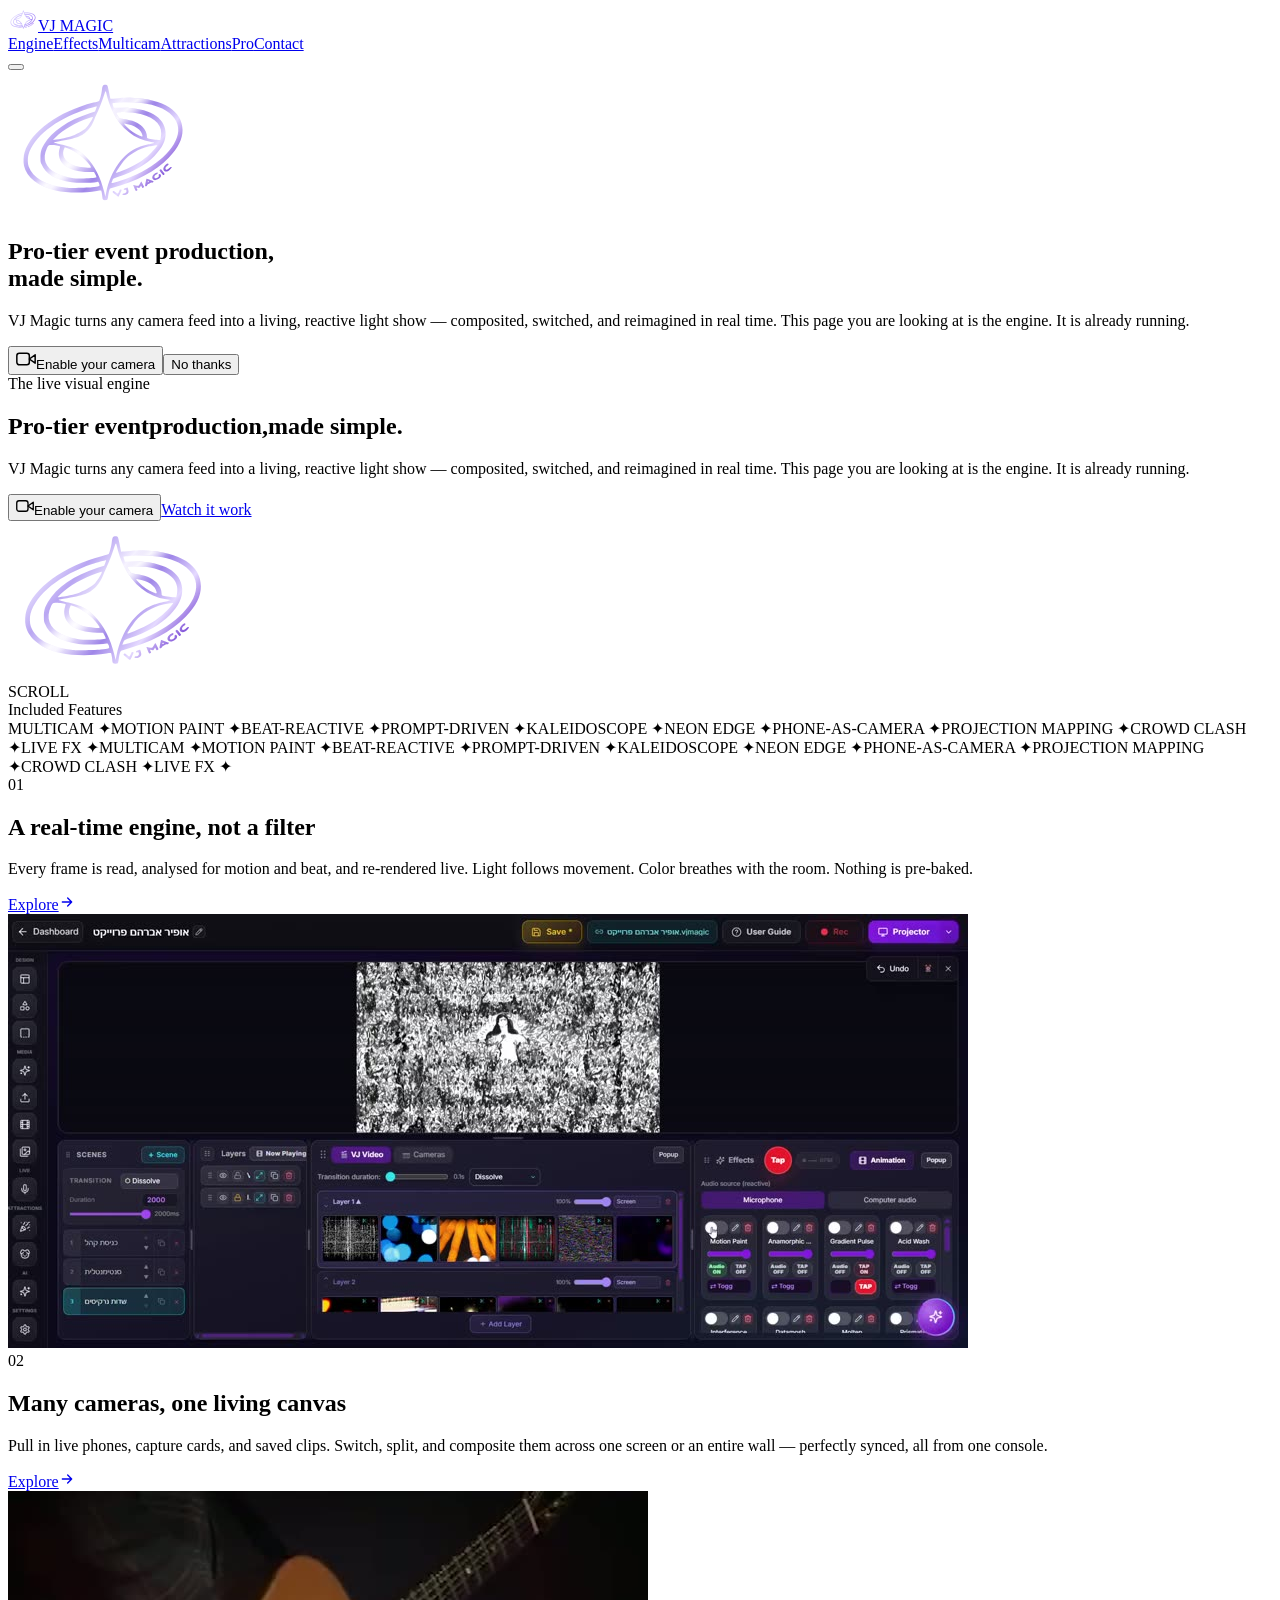
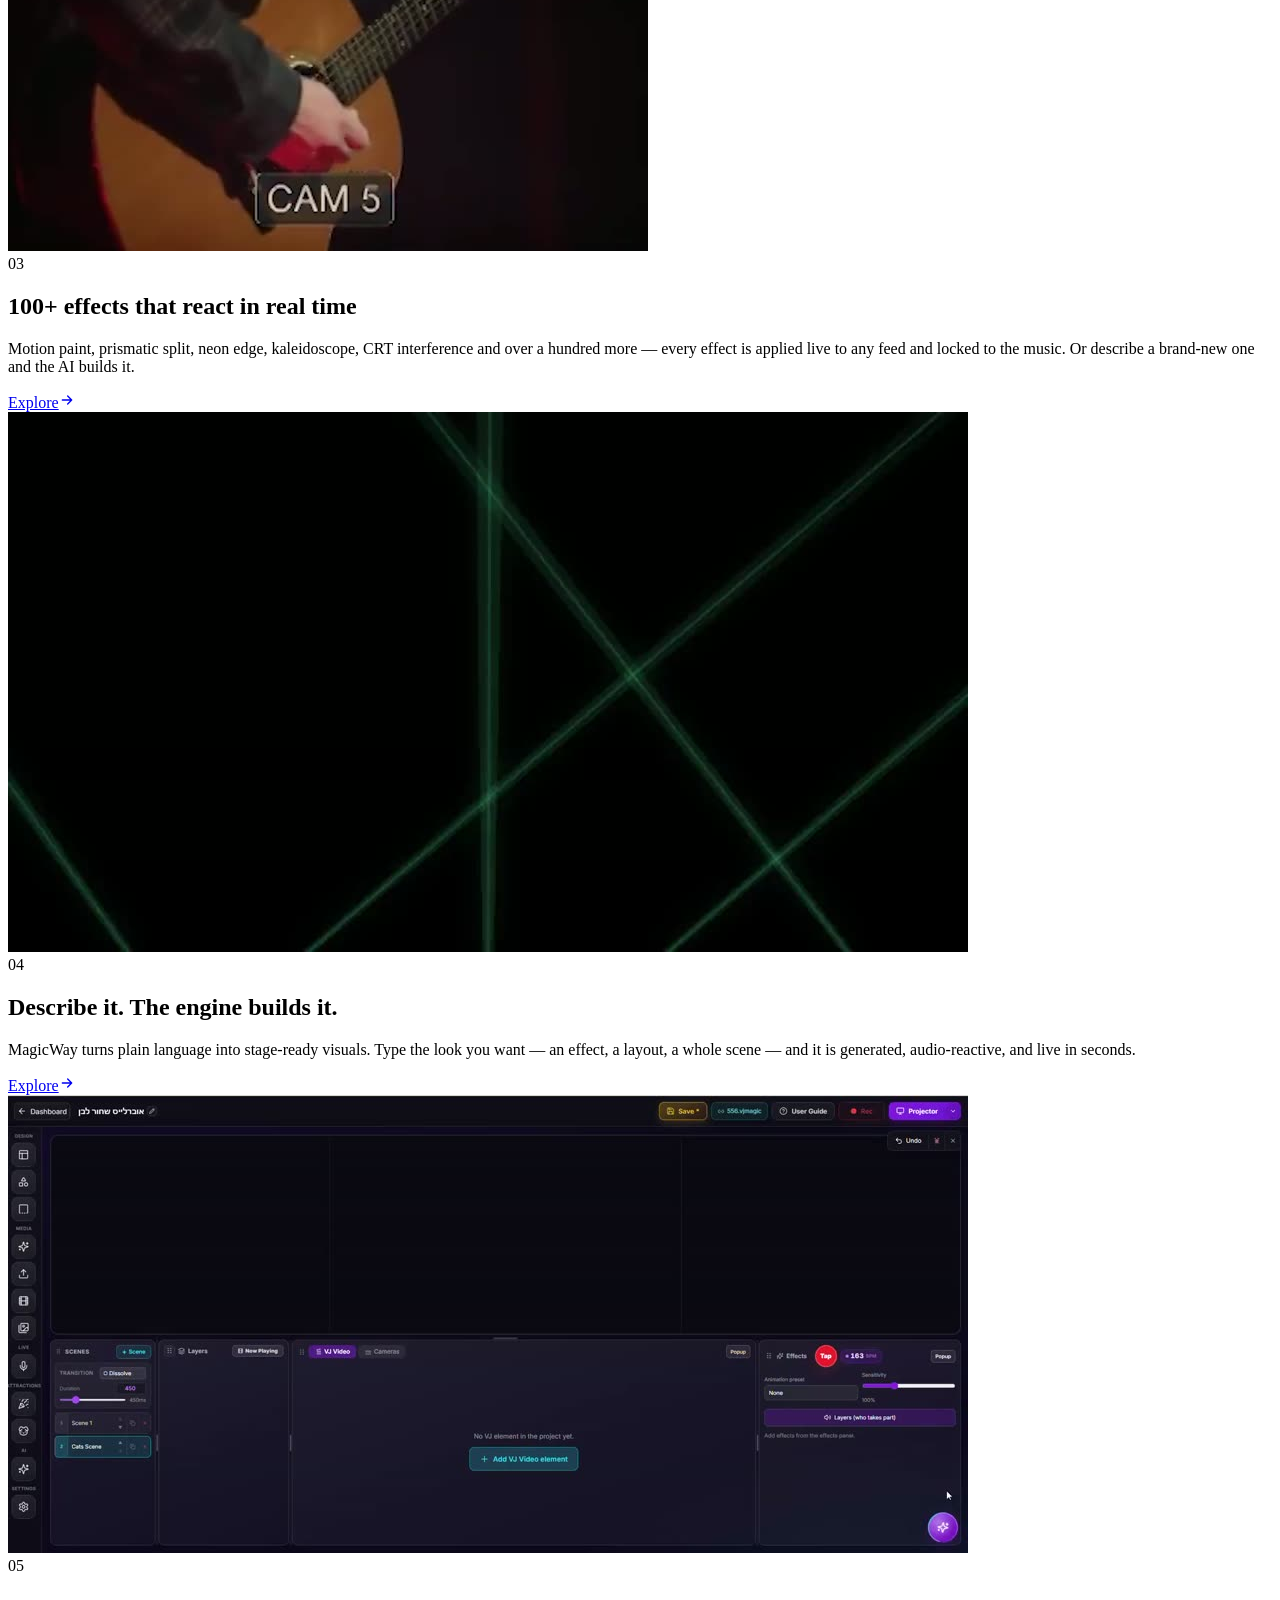
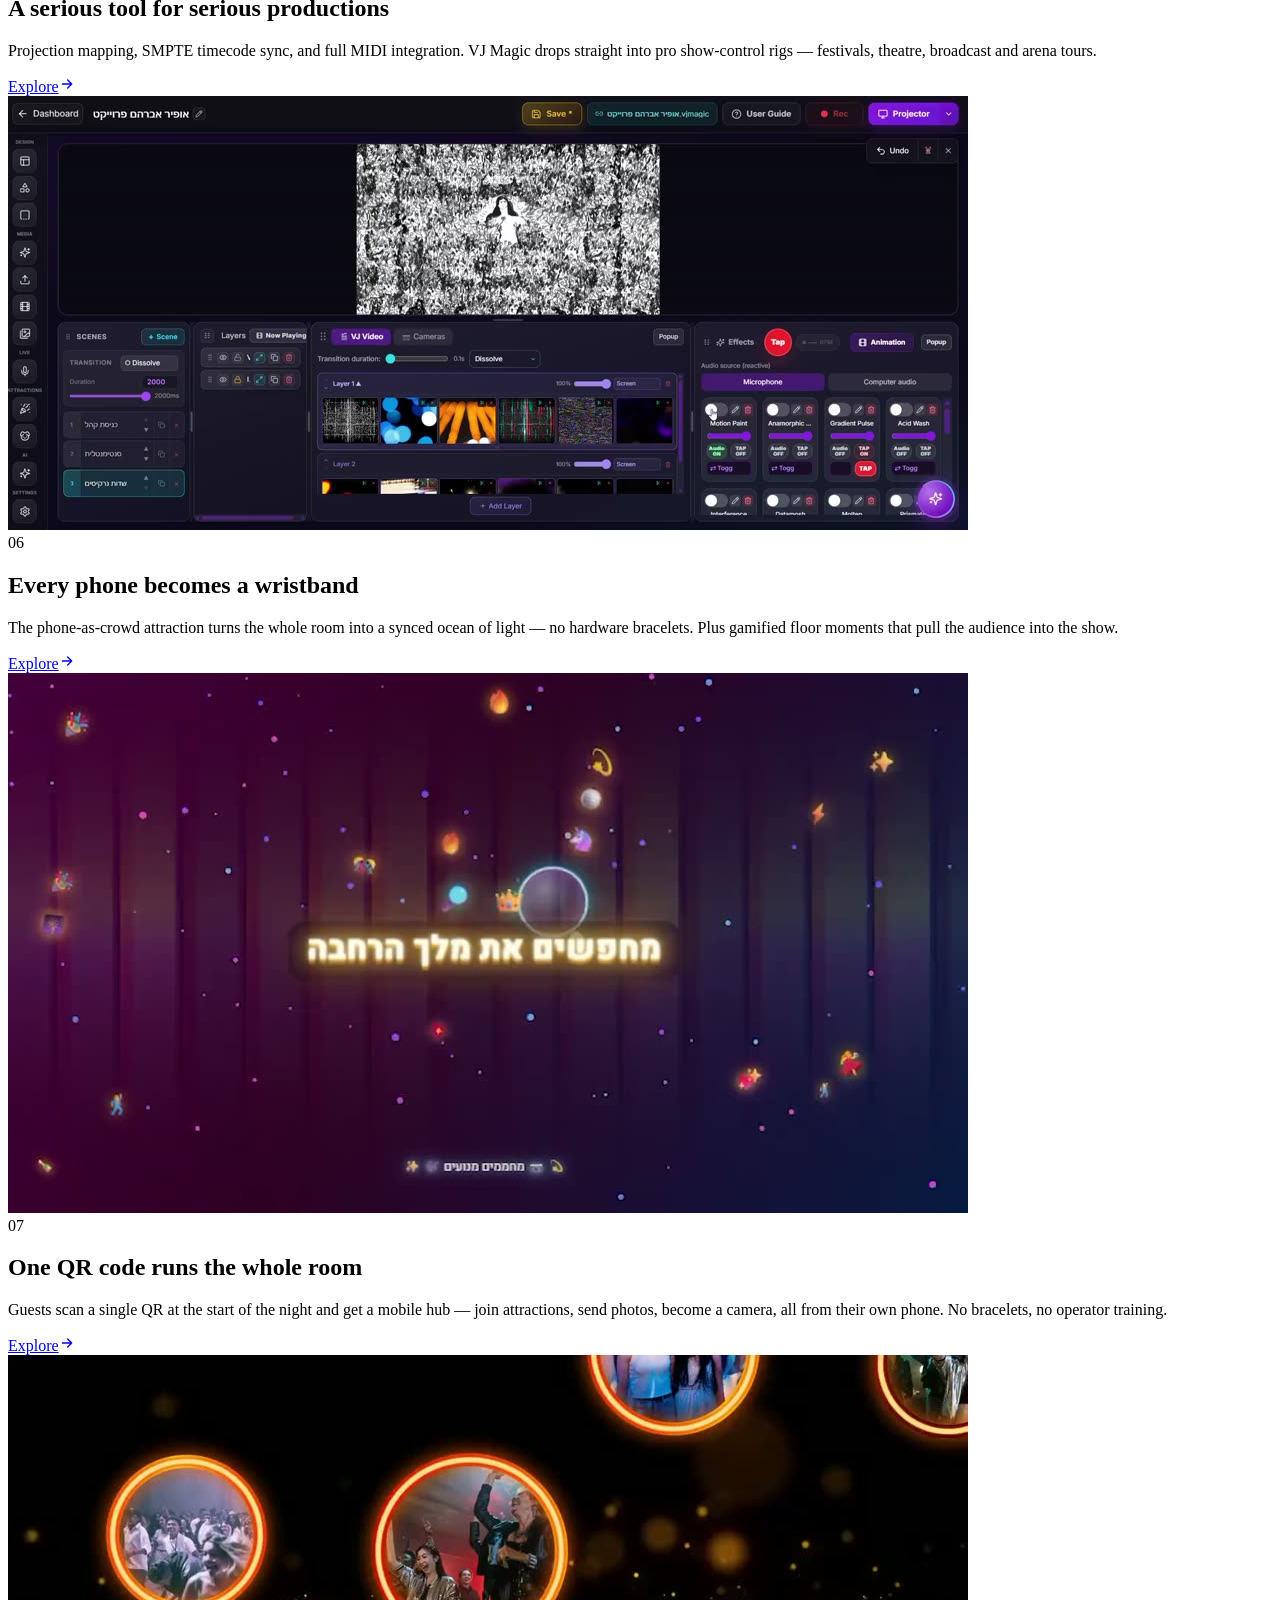
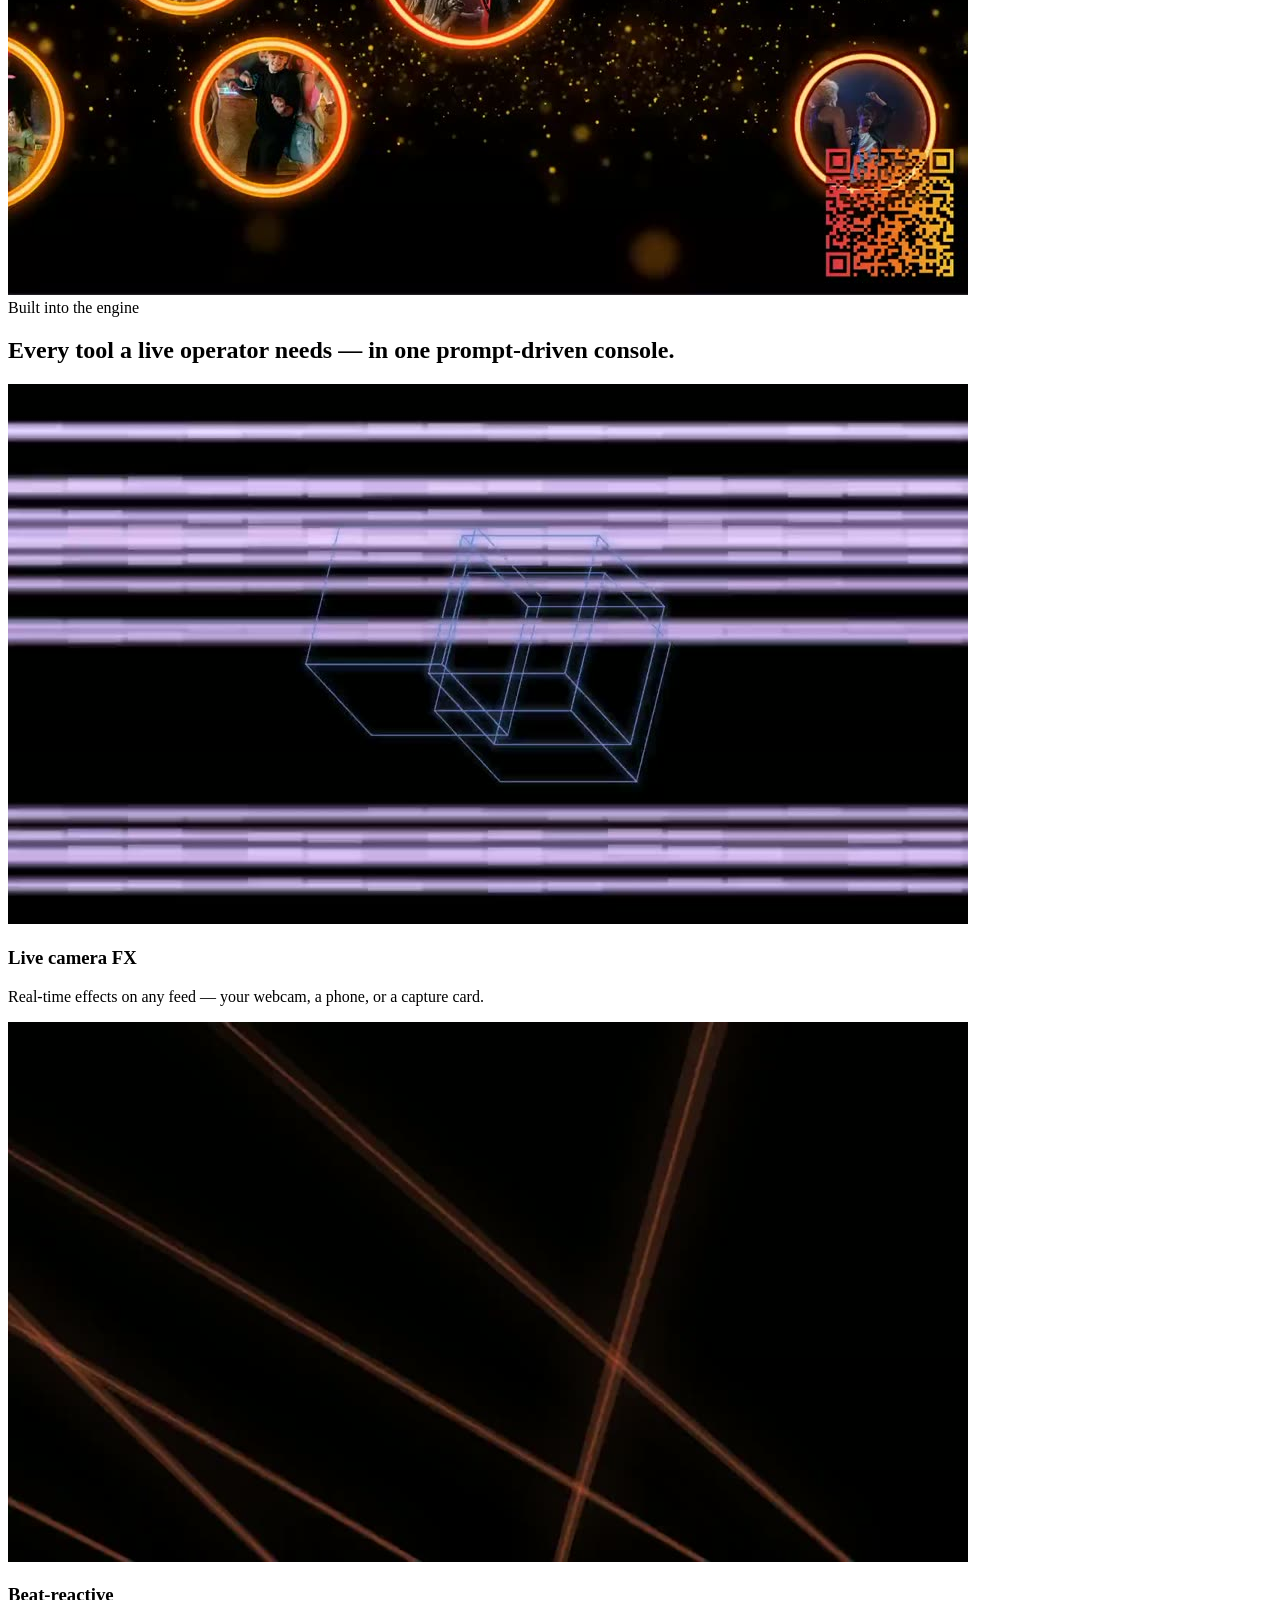
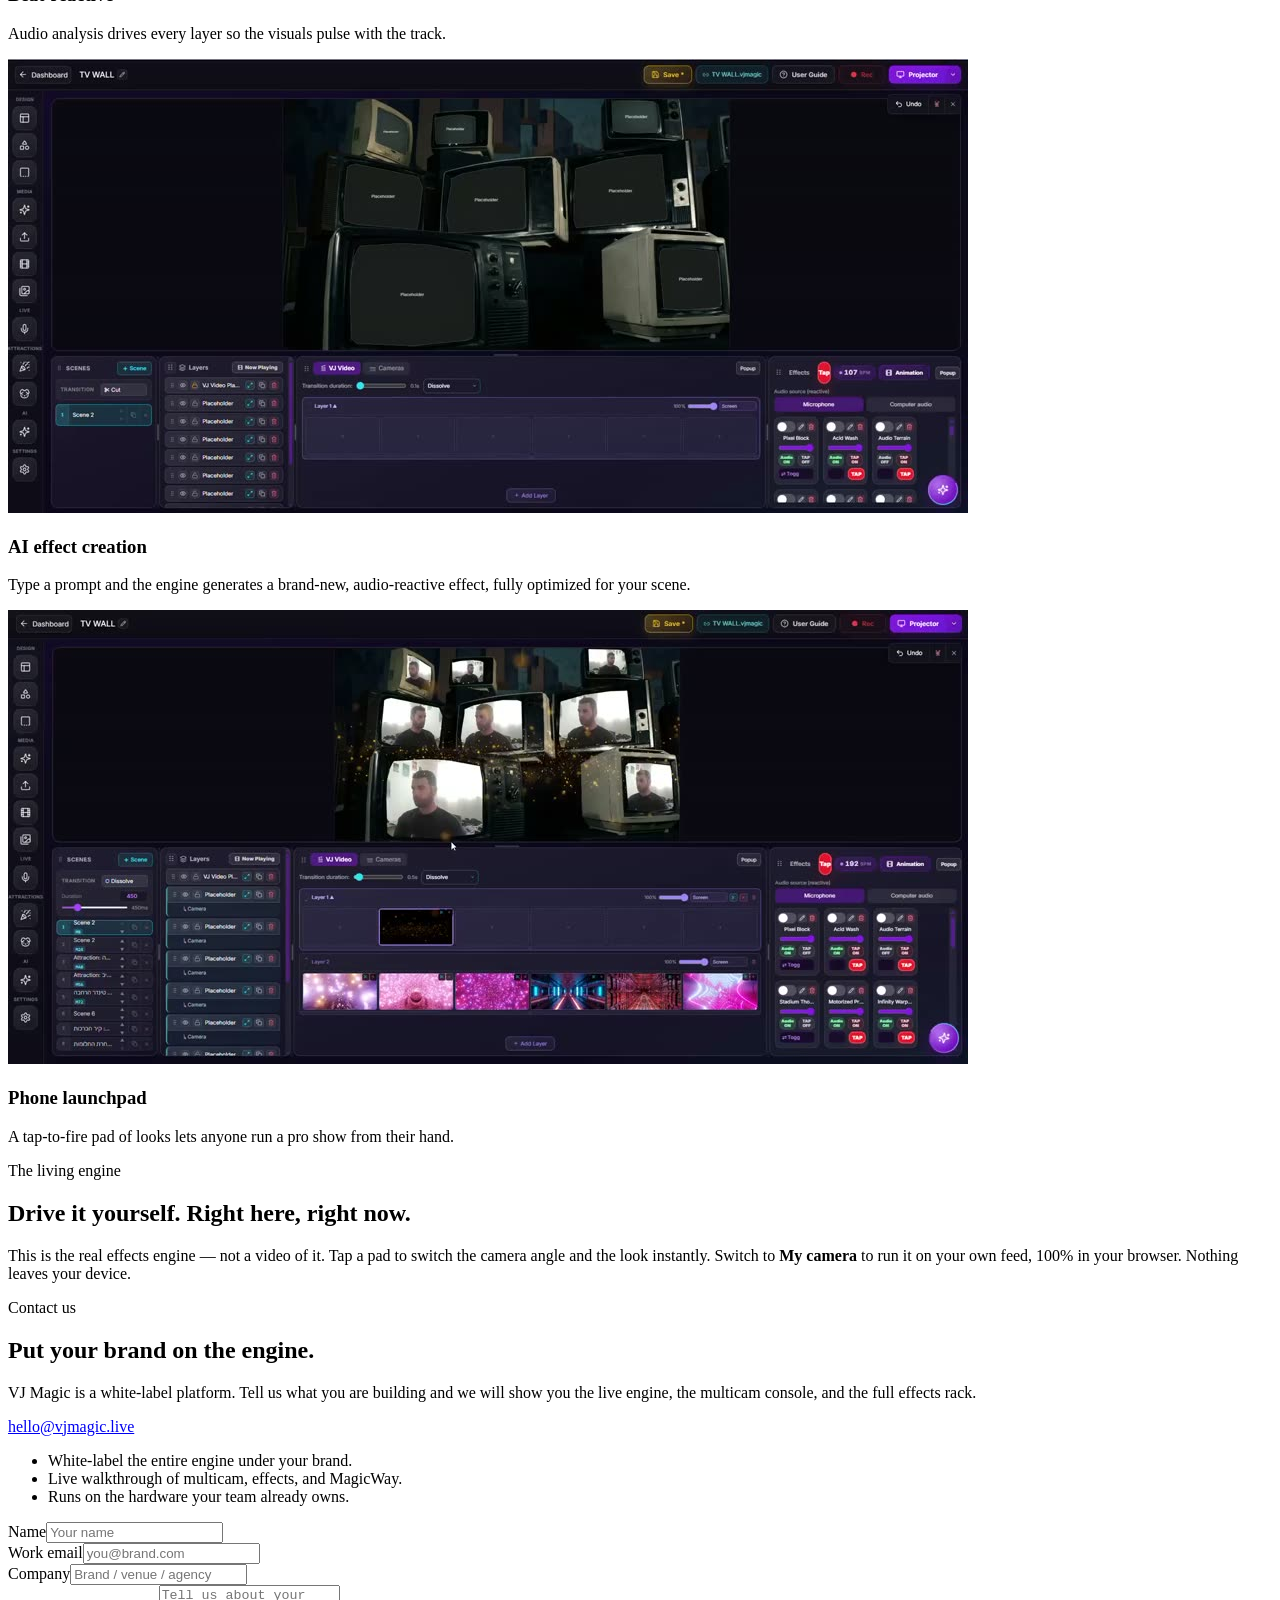
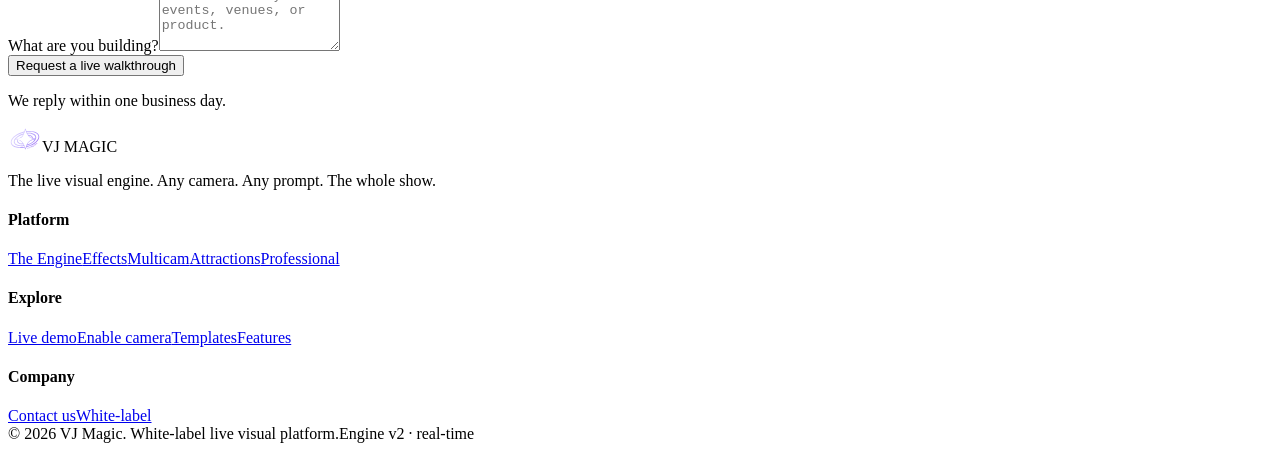
==== commit 79fe24f0: "Round 3: intro overhaul, right-side CTA popover, remove reticle, visible camera feed, Included Featu" ====
--- a/index.html
+++ b/index.html
@@ -1 +1 @@
-<!DOCTYPE html><html lang="en"><head><meta charSet="utf-8"/><meta name="viewport" content="width=device-width, initial-scale=1"/><link rel="stylesheet" href="/vj-magic-site-v2/_next/static/css/72cdd108490dcdf6.css" data-precedence="next"/><link rel="preload" as="script" fetchPriority="low" href="/vj-magic-site-v2/_next/static/chunks/webpack-2d8a1e5a2ded59dc.js"/><script src="/vj-magic-site-v2/_next/static/chunks/fd9d1056-23bdddb1df3a91c8.js" async=""></script><script src="/vj-magic-site-v2/_next/static/chunks/23-326c0c5b7049838a.js" async=""></script><script src="/vj-magic-site-v2/_next/static/chunks/main-app-4d22e9ab011d833d.js" async=""></script><script src="/vj-magic-site-v2/_next/static/chunks/c15bf2b0-c5f2ab0c4ce668d5.js" async=""></script><script src="/vj-magic-site-v2/_next/static/chunks/3-db97e6afbbf609db.js" async=""></script><script src="/vj-magic-site-v2/_next/static/chunks/366-da704484c9fda1c6.js" async=""></script><script src="/vj-magic-site-v2/_next/static/chunks/453-133c346dac991f00.js" async=""></script><script src="/vj-magic-site-v2/_next/static/chunks/app/page-681a480cf7739075.js" async=""></script><script src="/vj-magic-site-v2/_next/static/chunks/app/layout-beb69d723317c15d.js" async=""></script><title>VJ Magic — The Live Visual Engine</title><meta name="description" content="VJ Magic turns any camera feed into a living, reactive light show — composited, switched, and reimagined in real time. The engine runs in your browser."/><script src="/vj-magic-site-v2/_next/static/chunks/polyfills-78c92fac7aa8fdd8.js" noModule=""></script></head><body class="grain"><header class="jsx-af280aa5b6983d5b nav "><div class="jsx-af280aa5b6983d5b nav-inner container"><a class="brand" aria-label="VJ Magic home" href="/vj-magic-site-v2/"><svg width="30" height="23" viewBox="0 0 600 450" fill="none" class="" role="img" aria-label="VJ Magic"><defs><linearGradient id="vjm-chrome-11" x1="40" y1="40" x2="560" y2="410" gradientUnits="userSpaceOnUse"><stop offset="0" stop-color="#F2EEFF"></stop><stop offset="0.42" stop-color="#C4B5FD"></stop><stop offset="0.74" stop-color="#A78BFA"></stop><stop offset="1" stop-color="#8A2BE2"></stop></linearGradient></defs><path d="M313.3,405.8C314.5,404.9 315.3,402.0 316.0,396.5C317.3,386.0 318.9,378.4 320.7,373.7C322.1,370.4 322.8,369.8 327.9,368.4C409.4,345.9 465.3,316.2 507.6,272.9C537.9,241.8 551.0,215.5 551.2,185.9C551.4,125.9 491.7,87.6 391.0,83.4C377.5,82.9 369.8,83.2 349.3,85.1C335.4,86.3 323.8,87.1 323.5,86.9C323.2,86.6 321.2,77.1 318.9,65.9C314.5,43.7 314.2,43.0 307.7,43.0C299.7,43.0 298.5,44.9 296.4,60.7C294.9,72.6 289.8,91.6 287.7,93.6C287.0,94.2 279.1,96.6 270.0,99.0C159.1,127.9 73.6,189.6 52.5,256.0C48.8,267.4 47.9,286.9 50.5,298.5C58.6,335.0 96.3,364.5 150.0,376.4C186.0,384.3 236.7,384.9 280.9,377.9C287.8,376.8 293.7,376.3 294.1,376.7C295.3,378.0 298.0,392.5 298.0,398.0C298.0,404.7 300.2,407.0 306.8,407.0C309.5,407.0 312.4,406.4 313.3,405.8ZM304.1,382.4C292.8,335.2 273.9,298.1 247.5,271.4C225.4,249.1 212.3,242.3 172.7,232.4C157.5,228.6 145.0,225.2 145.0,224.8C145.0,224.0 145.3,223.9 159.0,221.6C218.0,211.6 234.0,205.5 252.1,186.3C260.8,177.0 266.3,167.7 273.0,151.2C275.7,144.6 279.5,136.1 281.4,132.2C287.7,119.8 298.6,91.2 305.1,70.3C307.4,63.1 308.7,61.8 309.6,65.7C315.1,89.8 321.9,109.8 330.5,127.6C356.3,180.2 400.0,214.7 451.9,223.1C458.8,224.2 464.6,225.3 464.8,225.4C464.9,225.6 455.5,228.0 443.8,230.9C432.1,233.8 418.0,237.9 412.5,240.1C363.3,259.4 324.5,313.6 310.2,383.0L307.4,396.3L304.1,382.4ZM354.5,385.5C359.7,374.2 359.7,374.4 356.0,373.6C353.7,373.0 353.3,373.5 351.2,378.4C346.9,388.2 347.1,388.2 339.9,382.2C334.0,377.4 333.5,377.2 331.8,378.7C330.8,379.6 330.0,380.7 330.0,381.1C330.0,382.2 347.2,396.0 348.6,396.0C349.2,396.0 351.9,391.3 354.5,385.5ZM373.6,389.1C381.0,385.7 382.3,381.9 379.3,372.4C377.8,367.4 377.5,367.1 375.1,367.7C370.2,368.9 366.1,370.5 366.0,371.2C365.8,375.0 366.0,375.2 369.4,374.6C373.1,373.9 374.0,374.9 374.0,380.1C374.0,383.4 370.1,386.0 365.2,386.0C362.8,386.0 362.1,386.5 361.8,388.5C361.3,390.8 361.5,391.0 365.4,391.0C367.6,391.0 371.4,390.1 373.6,389.1ZM407.4,376.7C409.1,375.4 409.1,375.2 407.6,372.2C405.5,368.2 405.6,366.7 407.8,367.3C414.8,369.2 414.8,369.2 417.6,364.8L420.3,360.6L422.3,364.6C423.4,366.7 424.4,368.6 424.5,368.8C425.0,369.3 430.0,366.7 430.0,365.9C430.0,364.6 421.6,348.0 421.0,348.0C420.7,348.0 418.7,351.2 416.5,355.0C412.1,362.7 412.5,362.5 402.5,360.6C398.6,359.8 395.4,359.3 395.4,359.4C395.3,359.4 396.9,363.7 398.9,368.7C402.6,378.3 403.8,379.3 407.4,376.7ZM194.0,368.4C192.1,368.2 186.0,367.5 180.5,366.9C119.7,360.5 77.8,336.4 65.3,300.8C62.0,291.6 61.6,274.3 64.3,264.4C79.6,208.8 149.2,152.7 240.7,122.1C254.0,117.6 279.9,110.6 280.6,111.3C280.8,111.5 279.6,115.1 277.9,119.2L274.8,126.8L258.2,132.3C187.5,155.5 138.6,188.9 114.1,230.9C105.1,246.2 102.5,255.4 102.5,272.0C102.5,284.7 102.7,285.9 105.6,293.0C118.3,324.5 150.0,343.6 201.0,350.6C221.9,353.5 262.1,352.9 281.7,349.4C284.6,348.8 285.0,349.1 286.9,352.9C288.1,355.1 289.0,358.2 289.0,359.9C289.0,363.2 288.7,363.2 265.3,366.6C255.0,368.0 202.5,369.4 194.0,368.4ZM439.2,360.8C439.6,357.7 451.5,350.8 455.1,351.5C457.1,352.0 457.9,351.6 458.8,349.5C459.7,347.5 459.7,346.8 458.7,346.5C458.1,346.3 453.0,344.5 447.6,342.5C442.1,340.6 437.5,339.2 437.3,339.4C436.7,340.0 433.0,358.9 433.0,361.2C433.0,364.1 438.8,363.7 439.2,360.8ZM327.0,352.7C327.1,352.0 328.3,348.7 329.8,345.2C332.5,339.0 332.5,339.0 346.5,334.1C397.9,316.3 435.3,294.9 462.5,267.5C488.0,241.8 498.9,218.7 497.7,193.0C495.2,143.0 440.7,113.4 354.4,115.2L334.0,115.6L331.8,108.8C330.6,105.1 329.8,101.8 330.1,101.6C331.0,100.6 347.4,99.0 364.8,98.0C412.5,95.5 457.3,102.6 487.2,117.6C521.4,134.7 539.6,160.5 537.6,189.0C533.9,243.5 467.0,305.0 374.0,339.5C353.2,347.2 327.0,354.6 327.0,352.7ZM441.0,349.0C441.0,346.9 442.6,346.4 444.9,347.9C446.0,348.6 445.9,349.0 444.2,349.9C441.4,351.4 441.0,351.3 441.0,349.0ZM472.8,341.4C481.3,337.2 485.4,330.3 482.0,326.1C480.1,323.9 479.9,323.8 477.5,325.4C475.4,326.8 475.1,327.4 476.1,329.1C478.4,333.5 467.5,340.3 463.5,337.0C460.2,334.3 463.6,327.9 469.7,325.4C473.0,324.0 473.7,322.6 472.1,320.1C471.4,319.0 470.2,319.3 466.0,321.6C456.3,326.9 452.6,336.7 458.5,341.7C462.0,344.7 466.3,344.6 472.8,341.4ZM214.5,338.3C193.8,336.4 168.3,329.7 152.4,321.9C118.1,305.2 107.3,276.0 123.0,242.7C127.2,233.8 129.1,232.6 138.8,232.9C145.9,233.0 163.4,236.0 164.6,237.3C164.9,237.6 164.4,239.9 163.6,242.4C148.8,286.0 188.3,318.5 255.6,318.3L271.6,318.3L275.9,326.2C278.6,331.2 279.9,334.5 279.3,335.1C276.5,337.9 233.5,340.0 214.5,338.3ZM493.5,326.0C495.2,324.1 495.1,323.9 489.5,317.0C482.5,308.4 483.0,308.8 480.2,311.1C477.8,312.9 477.8,312.9 483.6,320.5C489.9,328.6 490.7,329.1 493.5,326.0ZM341.3,319.6C342.8,315.6 358.9,291.5 365.4,283.4C381.5,263.3 414.2,244.2 443.5,237.6C453.2,235.4 471.1,232.8 471.7,233.4C472.7,234.3 460.5,248.7 449.6,259.5C426.5,282.4 400.0,298.7 360.5,314.3C343.1,321.2 340.4,321.9 341.3,319.6ZM505.9,315.1C510.1,312.9 517.0,305.8 517.0,303.5C517.0,300.7 512.9,302.0 509.2,305.9C505.0,310.3 500.8,311.9 498.5,310.0C495.1,307.2 498.1,300.5 504.1,297.5C507.1,295.9 507.6,294.5 506.1,292.2C504.2,289.2 494.5,297.3 491.5,304.3C487.6,313.7 496.1,320.1 505.9,315.1ZM246.0,304.3C220.8,301.9 213.1,300.1 200.3,293.9C177.3,282.9 168.3,262.4 177.9,243.3L179.5,240.1L188.2,243.0C213.4,251.5 239.5,271.2 257.4,295.4C264.7,305.2 263.6,306.1 246.0,304.3ZM150.5,208.1C175.2,184.1 213.7,162.1 256.0,147.8C269.3,143.4 268.0,143.6 268.0,145.5C268.0,150.1 253.6,172.5 245.8,180.1C237.9,187.7 213.0,201.3 197.5,206.3C185.0,210.4 149.5,217.3 142.2,217.0C141.8,217.0 145.6,213.0 150.5,208.1ZM455.1,214.8C439.2,212.1 439.0,212.0 439.0,206.8C439.0,196.1 433.3,183.4 424.7,174.9C411.6,161.7 393.3,154.3 364.5,150.5C351.3,148.7 351.8,149.1 346.2,139.5C340.6,130.1 340.5,130.3 351.7,129.3C373.2,127.5 397.0,129.5 418.7,135.1C467.9,147.7 490.6,174.3 482.4,210.1L480.8,217.0L473.7,216.9C469.7,216.9 461.4,215.9 455.1,214.8ZM415.9,203.6C401.0,197.5 386.9,187.8 373.8,174.8C364.6,165.6 364.3,164.6 370.8,165.5C399.9,169.6 421.2,184.1 424.5,202.2C425.4,206.9 424.2,207.1 415.9,203.6Z" fill="url(#vjm-chrome-11)" fill-rule="evenodd"></path></svg><span class="jsx-af280aa5b6983d5b wordmark">VJ MAGIC</span></a><nav aria-label="Primary" class="jsx-af280aa5b6983d5b links"><a class="link" href="/vj-magic-site-v2/engine/">Engine</a><a class="link" href="/vj-magic-site-v2/effects/">Effects</a><a class="link" href="/vj-magic-site-v2/multicam/">Multicam</a><a class="link" href="/vj-magic-site-v2/attractions/">Attractions</a><a class="link" href="/vj-magic-site-v2/professional/">Pro</a><a class="link" href="/vj-magic-site-v2/#contact">Contact</a></nav><div class="jsx-af280aa5b6983d5b right"><button aria-label="Menu" class="jsx-af280aa5b6983d5b burger"><span class="jsx-af280aa5b6983d5b"></span><span class="jsx-af280aa5b6983d5b"></span><span class="jsx-af280aa5b6983d5b"></span></button></div></div></header><main><section id="top" class="jsx-448ccd9518756c64 hero"><div class="jsx-448ccd9518756c64 hero-bg"><!--$!--><template data-dgst="BAILOUT_TO_CLIENT_SIDE_RENDERING"></template><!--/$--></div><div role="dialog" aria-label="Enable your camera" class="jsx-448ccd9518756c64 intro "><div aria-hidden="true" class="jsx-448ccd9518756c64 intro-glow"></div><div class="jsx-448ccd9518756c64 intro-inner"><svg width="220" height="165" viewBox="0 0 600 450" fill="none" class="intro-logo" role="img" aria-label="VJ Magic"><defs><linearGradient id="vjm-metal-12" x1="60" y1="30" x2="540" y2="420" gradientUnits="userSpaceOnUse"><stop offset="0" stop-color="#FFFFFF"></stop><stop offset="0.16" stop-color="#E9E2FF"></stop><stop offset="0.30" stop-color="#B9A6F2"></stop><stop offset="0.44" stop-color="#F4F0FF"></stop><stop offset="0.58" stop-color="#9F86E8"></stop><stop offset="0.72" stop-color="#E5DAFF"></stop><stop offset="0.86" stop-color="#7C4DD6"></stop><stop offset="1" stop-color="#C9BBF7"></stop></linearGradient><linearGradient id="vjm-spec-12" x1="120" y1="60" x2="420" y2="380" gradientUnits="userSpaceOnUse"><stop offset="0" stop-color="#FFFFFF" stop-opacity="0"></stop><stop offset="0.42" stop-color="#FFFFFF" stop-opacity="0"></stop><stop offset="0.50" stop-color="#FFFFFF" stop-opacity="0.85"></stop><stop offset="0.58" stop-color="#FFFFFF" stop-opacity="0"></stop><stop offset="1" stop-color="#FFFFFF" stop-opacity="0"></stop></linearGradient></defs><path d="M313.3,405.8C314.5,404.9 315.3,402.0 316.0,396.5C317.3,386.0 318.9,378.4 320.7,373.7C322.1,370.4 322.8,369.8 327.9,368.4C409.4,345.9 465.3,316.2 507.6,272.9C537.9,241.8 551.0,215.5 551.2,185.9C551.4,125.9 491.7,87.6 391.0,83.4C377.5,82.9 369.8,83.2 349.3,85.1C335.4,86.3 323.8,87.1 323.5,86.9C323.2,86.6 321.2,77.1 318.9,65.9C314.5,43.7 314.2,43.0 307.7,43.0C299.7,43.0 298.5,44.9 296.4,60.7C294.9,72.6 289.8,91.6 287.7,93.6C287.0,94.2 279.1,96.6 270.0,99.0C159.1,127.9 73.6,189.6 52.5,256.0C48.8,267.4 47.9,286.9 50.5,298.5C58.6,335.0 96.3,364.5 150.0,376.4C186.0,384.3 236.7,384.9 280.9,377.9C287.8,376.8 293.7,376.3 294.1,376.7C295.3,378.0 298.0,392.5 298.0,398.0C298.0,404.7 300.2,407.0 306.8,407.0C309.5,407.0 312.4,406.4 313.3,405.8ZM304.1,382.4C292.8,335.2 273.9,298.1 247.5,271.4C225.4,249.1 212.3,242.3 172.7,232.4C157.5,228.6 145.0,225.2 145.0,224.8C145.0,224.0 145.3,223.9 159.0,221.6C218.0,211.6 234.0,205.5 252.1,186.3C260.8,177.0 266.3,167.7 273.0,151.2C275.7,144.6 279.5,136.1 281.4,132.2C287.7,119.8 298.6,91.2 305.1,70.3C307.4,63.1 308.7,61.8 309.6,65.7C315.1,89.8 321.9,109.8 330.5,127.6C356.3,180.2 400.0,214.7 451.9,223.1C458.8,224.2 464.6,225.3 464.8,225.4C464.9,225.6 455.5,228.0 443.8,230.9C432.1,233.8 418.0,237.9 412.5,240.1C363.3,259.4 324.5,313.6 310.2,383.0L307.4,396.3L304.1,382.4ZM354.5,385.5C359.7,374.2 359.7,374.4 356.0,373.6C353.7,373.0 353.3,373.5 351.2,378.4C346.9,388.2 347.1,388.2 339.9,382.2C334.0,377.4 333.5,377.2 331.8,378.7C330.8,379.6 330.0,380.7 330.0,381.1C330.0,382.2 347.2,396.0 348.6,396.0C349.2,396.0 351.9,391.3 354.5,385.5ZM373.6,389.1C381.0,385.7 382.3,381.9 379.3,372.4C377.8,367.4 377.5,367.1 375.1,367.7C370.2,368.9 366.1,370.5 366.0,371.2C365.8,375.0 366.0,375.2 369.4,374.6C373.1,373.9 374.0,374.9 374.0,380.1C374.0,383.4 370.1,386.0 365.2,386.0C362.8,386.0 362.1,386.5 361.8,388.5C361.3,390.8 361.5,391.0 365.4,391.0C367.6,391.0 371.4,390.1 373.6,389.1ZM407.4,376.7C409.1,375.4 409.1,375.2 407.6,372.2C405.5,368.2 405.6,366.7 407.8,367.3C414.8,369.2 414.8,369.2 417.6,364.8L420.3,360.6L422.3,364.6C423.4,366.7 424.4,368.6 424.5,368.8C425.0,369.3 430.0,366.7 430.0,365.9C430.0,364.6 421.6,348.0 421.0,348.0C420.7,348.0 418.7,351.2 416.5,355.0C412.1,362.7 412.5,362.5 402.5,360.6C398.6,359.8 395.4,359.3 395.4,359.4C395.3,359.4 396.9,363.7 398.9,368.7C402.6,378.3 403.8,379.3 407.4,376.7ZM194.0,368.4C192.1,368.2 186.0,367.5 180.5,366.9C119.7,360.5 77.8,336.4 65.3,300.8C62.0,291.6 61.6,274.3 64.3,264.4C79.6,208.8 149.2,152.7 240.7,122.1C254.0,117.6 279.9,110.6 280.6,111.3C280.8,111.5 279.6,115.1 277.9,119.2L274.8,126.8L258.2,132.3C187.5,155.5 138.6,188.9 114.1,230.9C105.1,246.2 102.5,255.4 102.5,272.0C102.5,284.7 102.7,285.9 105.6,293.0C118.3,324.5 150.0,343.6 201.0,350.6C221.9,353.5 262.1,352.9 281.7,349.4C284.6,348.8 285.0,349.1 286.9,352.9C288.1,355.1 289.0,358.2 289.0,359.9C289.0,363.2 288.7,363.2 265.3,366.6C255.0,368.0 202.5,369.4 194.0,368.4ZM439.2,360.8C439.6,357.7 451.5,350.8 455.1,351.5C457.1,352.0 457.9,351.6 458.8,349.5C459.7,347.5 459.7,346.8 458.7,346.5C458.1,346.3 453.0,344.5 447.6,342.5C442.1,340.6 437.5,339.2 437.3,339.4C436.7,340.0 433.0,358.9 433.0,361.2C433.0,364.1 438.8,363.7 439.2,360.8ZM327.0,352.7C327.1,352.0 328.3,348.7 329.8,345.2C332.5,339.0 332.5,339.0 346.5,334.1C397.9,316.3 435.3,294.9 462.5,267.5C488.0,241.8 498.9,218.7 497.7,193.0C495.2,143.0 440.7,113.4 354.4,115.2L334.0,115.6L331.8,108.8C330.6,105.1 329.8,101.8 330.1,101.6C331.0,100.6 347.4,99.0 364.8,98.0C412.5,95.5 457.3,102.6 487.2,117.6C521.4,134.7 539.6,160.5 537.6,189.0C533.9,243.5 467.0,305.0 374.0,339.5C353.2,347.2 327.0,354.6 327.0,352.7ZM441.0,349.0C441.0,346.9 442.6,346.4 444.9,347.9C446.0,348.6 445.9,349.0 444.2,349.9C441.4,351.4 441.0,351.3 441.0,349.0ZM472.8,341.4C481.3,337.2 485.4,330.3 482.0,326.1C480.1,323.9 479.9,323.8 477.5,325.4C475.4,326.8 475.1,327.4 476.1,329.1C478.4,333.5 467.5,340.3 463.5,337.0C460.2,334.3 463.6,327.9 469.7,325.4C473.0,324.0 473.7,322.6 472.1,320.1C471.4,319.0 470.2,319.3 466.0,321.6C456.3,326.9 452.6,336.7 458.5,341.7C462.0,344.7 466.3,344.6 472.8,341.4ZM214.5,338.3C193.8,336.4 168.3,329.7 152.4,321.9C118.1,305.2 107.3,276.0 123.0,242.7C127.2,233.8 129.1,232.6 138.8,232.9C145.9,233.0 163.4,236.0 164.6,237.3C164.9,237.6 164.4,239.9 163.6,242.4C148.8,286.0 188.3,318.5 255.6,318.3L271.6,318.3L275.9,326.2C278.6,331.2 279.9,334.5 279.3,335.1C276.5,337.9 233.5,340.0 214.5,338.3ZM493.5,326.0C495.2,324.1 495.1,323.9 489.5,317.0C482.5,308.4 483.0,308.8 480.2,311.1C477.8,312.9 477.8,312.9 483.6,320.5C489.9,328.6 490.7,329.1 493.5,326.0ZM341.3,319.6C342.8,315.6 358.9,291.5 365.4,283.4C381.5,263.3 414.2,244.2 443.5,237.6C453.2,235.4 471.1,232.8 471.7,233.4C472.7,234.3 460.5,248.7 449.6,259.5C426.5,282.4 400.0,298.7 360.5,314.3C343.1,321.2 340.4,321.9 341.3,319.6ZM505.9,315.1C510.1,312.9 517.0,305.8 517.0,303.5C517.0,300.7 512.9,302.0 509.2,305.9C505.0,310.3 500.8,311.9 498.5,310.0C495.1,307.2 498.1,300.5 504.1,297.5C507.1,295.9 507.6,294.5 506.1,292.2C504.2,289.2 494.5,297.3 491.5,304.3C487.6,313.7 496.1,320.1 505.9,315.1ZM246.0,304.3C220.8,301.9 213.1,300.1 200.3,293.9C177.3,282.9 168.3,262.4 177.9,243.3L179.5,240.1L188.2,243.0C213.4,251.5 239.5,271.2 257.4,295.4C264.7,305.2 263.6,306.1 246.0,304.3ZM150.5,208.1C175.2,184.1 213.7,162.1 256.0,147.8C269.3,143.4 268.0,143.6 268.0,145.5C268.0,150.1 253.6,172.5 245.8,180.1C237.9,187.7 213.0,201.3 197.5,206.3C185.0,210.4 149.5,217.3 142.2,217.0C141.8,217.0 145.6,213.0 150.5,208.1ZM455.1,214.8C439.2,212.1 439.0,212.0 439.0,206.8C439.0,196.1 433.3,183.4 424.7,174.9C411.6,161.7 393.3,154.3 364.5,150.5C351.3,148.7 351.8,149.1 346.2,139.5C340.6,130.1 340.5,130.3 351.7,129.3C373.2,127.5 397.0,129.5 418.7,135.1C467.9,147.7 490.6,174.3 482.4,210.1L480.8,217.0L473.7,216.9C469.7,216.9 461.4,215.9 455.1,214.8ZM415.9,203.6C401.0,197.5 386.9,187.8 373.8,174.8C364.6,165.6 364.3,164.6 370.8,165.5C399.9,169.6 421.2,184.1 424.5,202.2C425.4,206.9 424.2,207.1 415.9,203.6Z" fill="url(#vjm-metal-12)" fill-rule="evenodd"></path><path d="M313.3,405.8C314.5,404.9 315.3,402.0 316.0,396.5C317.3,386.0 318.9,378.4 320.7,373.7C322.1,370.4 322.8,369.8 327.9,368.4C409.4,345.9 465.3,316.2 507.6,272.9C537.9,241.8 551.0,215.5 551.2,185.9C551.4,125.9 491.7,87.6 391.0,83.4C377.5,82.9 369.8,83.2 349.3,85.1C335.4,86.3 323.8,87.1 323.5,86.9C323.2,86.6 321.2,77.1 318.9,65.9C314.5,43.7 314.2,43.0 307.7,43.0C299.7,43.0 298.5,44.9 296.4,60.7C294.9,72.6 289.8,91.6 287.7,93.6C287.0,94.2 279.1,96.6 270.0,99.0C159.1,127.9 73.6,189.6 52.5,256.0C48.8,267.4 47.9,286.9 50.5,298.5C58.6,335.0 96.3,364.5 150.0,376.4C186.0,384.3 236.7,384.9 280.9,377.9C287.8,376.8 293.7,376.3 294.1,376.7C295.3,378.0 298.0,392.5 298.0,398.0C298.0,404.7 300.2,407.0 306.8,407.0C309.5,407.0 312.4,406.4 313.3,405.8ZM304.1,382.4C292.8,335.2 273.9,298.1 247.5,271.4C225.4,249.1 212.3,242.3 172.7,232.4C157.5,228.6 145.0,225.2 145.0,224.8C145.0,224.0 145.3,223.9 159.0,221.6C218.0,211.6 234.0,205.5 252.1,186.3C260.8,177.0 266.3,167.7 273.0,151.2C275.7,144.6 279.5,136.1 281.4,132.2C287.7,119.8 298.6,91.2 305.1,70.3C307.4,63.1 308.7,61.8 309.6,65.7C315.1,89.8 321.9,109.8 330.5,127.6C356.3,180.2 400.0,214.7 451.9,223.1C458.8,224.2 464.6,225.3 464.8,225.4C464.9,225.6 455.5,228.0 443.8,230.9C432.1,233.8 418.0,237.9 412.5,240.1C363.3,259.4 324.5,313.6 310.2,383.0L307.4,396.3L304.1,382.4ZM354.5,385.5C359.7,374.2 359.7,374.4 356.0,373.6C353.7,373.0 353.3,373.5 351.2,378.4C346.9,388.2 347.1,388.2 339.9,382.2C334.0,377.4 333.5,377.2 331.8,378.7C330.8,379.6 330.0,380.7 330.0,381.1C330.0,382.2 347.2,396.0 348.6,396.0C349.2,396.0 351.9,391.3 354.5,385.5ZM373.6,389.1C381.0,385.7 382.3,381.9 379.3,372.4C377.8,367.4 377.5,367.1 375.1,367.7C370.2,368.9 366.1,370.5 366.0,371.2C365.8,375.0 366.0,375.2 369.4,374.6C373.1,373.9 374.0,374.9 374.0,380.1C374.0,383.4 370.1,386.0 365.2,386.0C362.8,386.0 362.1,386.5 361.8,388.5C361.3,390.8 361.5,391.0 365.4,391.0C367.6,391.0 371.4,390.1 373.6,389.1ZM407.4,376.7C409.1,375.4 409.1,375.2 407.6,372.2C405.5,368.2 405.6,366.7 407.8,367.3C414.8,369.2 414.8,369.2 417.6,364.8L420.3,360.6L422.3,364.6C423.4,366.7 424.4,368.6 424.5,368.8C425.0,369.3 430.0,366.7 430.0,365.9C430.0,364.6 421.6,348.0 421.0,348.0C420.7,348.0 418.7,351.2 416.5,355.0C412.1,362.7 412.5,362.5 402.5,360.6C398.6,359.8 395.4,359.3 395.4,359.4C395.3,359.4 396.9,363.7 398.9,368.7C402.6,378.3 403.8,379.3 407.4,376.7ZM194.0,368.4C192.1,368.2 186.0,367.5 180.5,366.9C119.7,360.5 77.8,336.4 65.3,300.8C62.0,291.6 61.6,274.3 64.3,264.4C79.6,208.8 149.2,152.7 240.7,122.1C254.0,117.6 279.9,110.6 280.6,111.3C280.8,111.5 279.6,115.1 277.9,119.2L274.8,126.8L258.2,132.3C187.5,155.5 138.6,188.9 114.1,230.9C105.1,246.2 102.5,255.4 102.5,272.0C102.5,284.7 102.7,285.9 105.6,293.0C118.3,324.5 150.0,343.6 201.0,350.6C221.9,353.5 262.1,352.9 281.7,349.4C284.6,348.8 285.0,349.1 286.9,352.9C288.1,355.1 289.0,358.2 289.0,359.9C289.0,363.2 288.7,363.2 265.3,366.6C255.0,368.0 202.5,369.4 194.0,368.4ZM439.2,360.8C439.6,357.7 451.5,350.8 455.1,351.5C457.1,352.0 457.9,351.6 458.8,349.5C459.7,347.5 459.7,346.8 458.7,346.5C458.1,346.3 453.0,344.5 447.6,342.5C442.1,340.6 437.5,339.2 437.3,339.4C436.7,340.0 433.0,358.9 433.0,361.2C433.0,364.1 438.8,363.7 439.2,360.8ZM327.0,352.7C327.1,352.0 328.3,348.7 329.8,345.2C332.5,339.0 332.5,339.0 346.5,334.1C397.9,316.3 435.3,294.9 462.5,267.5C488.0,241.8 498.9,218.7 497.7,193.0C495.2,143.0 440.7,113.4 354.4,115.2L334.0,115.6L331.8,108.8C330.6,105.1 329.8,101.8 330.1,101.6C331.0,100.6 347.4,99.0 364.8,98.0C412.5,95.5 457.3,102.6 487.2,117.6C521.4,134.7 539.6,160.5 537.6,189.0C533.9,243.5 467.0,305.0 374.0,339.5C353.2,347.2 327.0,354.6 327.0,352.7ZM441.0,349.0C441.0,346.9 442.6,346.4 444.9,347.9C446.0,348.6 445.9,349.0 444.2,349.9C441.4,351.4 441.0,351.3 441.0,349.0ZM472.8,341.4C481.3,337.2 485.4,330.3 482.0,326.1C480.1,323.9 479.9,323.8 477.5,325.4C475.4,326.8 475.1,327.4 476.1,329.1C478.4,333.5 467.5,340.3 463.5,337.0C460.2,334.3 463.6,327.9 469.7,325.4C473.0,324.0 473.7,322.6 472.1,320.1C471.4,319.0 470.2,319.3 466.0,321.6C456.3,326.9 452.6,336.7 458.5,341.7C462.0,344.7 466.3,344.6 472.8,341.4ZM214.5,338.3C193.8,336.4 168.3,329.7 152.4,321.9C118.1,305.2 107.3,276.0 123.0,242.7C127.2,233.8 129.1,232.6 138.8,232.9C145.9,233.0 163.4,236.0 164.6,237.3C164.9,237.6 164.4,239.9 163.6,242.4C148.8,286.0 188.3,318.5 255.6,318.3L271.6,318.3L275.9,326.2C278.6,331.2 279.9,334.5 279.3,335.1C276.5,337.9 233.5,340.0 214.5,338.3ZM493.5,326.0C495.2,324.1 495.1,323.9 489.5,317.0C482.5,308.4 483.0,308.8 480.2,311.1C477.8,312.9 477.8,312.9 483.6,320.5C489.9,328.6 490.7,329.1 493.5,326.0ZM341.3,319.6C342.8,315.6 358.9,291.5 365.4,283.4C381.5,263.3 414.2,244.2 443.5,237.6C453.2,235.4 471.1,232.8 471.7,233.4C472.7,234.3 460.5,248.7 449.6,259.5C426.5,282.4 400.0,298.7 360.5,314.3C343.1,321.2 340.4,321.9 341.3,319.6ZM505.9,315.1C510.1,312.9 517.0,305.8 517.0,303.5C517.0,300.7 512.9,302.0 509.2,305.9C505.0,310.3 500.8,311.9 498.5,310.0C495.1,307.2 498.1,300.5 504.1,297.5C507.1,295.9 507.6,294.5 506.1,292.2C504.2,289.2 494.5,297.3 491.5,304.3C487.6,313.7 496.1,320.1 505.9,315.1ZM246.0,304.3C220.8,301.9 213.1,300.1 200.3,293.9C177.3,282.9 168.3,262.4 177.9,243.3L179.5,240.1L188.2,243.0C213.4,251.5 239.5,271.2 257.4,295.4C264.7,305.2 263.6,306.1 246.0,304.3ZM150.5,208.1C175.2,184.1 213.7,162.1 256.0,147.8C269.3,143.4 268.0,143.6 268.0,145.5C268.0,150.1 253.6,172.5 245.8,180.1C237.9,187.7 213.0,201.3 197.5,206.3C185.0,210.4 149.5,217.3 142.2,217.0C141.8,217.0 145.6,213.0 150.5,208.1ZM455.1,214.8C439.2,212.1 439.0,212.0 439.0,206.8C439.0,196.1 433.3,183.4 424.7,174.9C411.6,161.7 393.3,154.3 364.5,150.5C351.3,148.7 351.8,149.1 346.2,139.5C340.6,130.1 340.5,130.3 351.7,129.3C373.2,127.5 397.0,129.5 418.7,135.1C467.9,147.7 490.6,174.3 482.4,210.1L480.8,217.0L473.7,216.9C469.7,216.9 461.4,215.9 455.1,214.8ZM415.9,203.6C401.0,197.5 386.9,187.8 373.8,174.8C364.6,165.6 364.3,164.6 370.8,165.5C399.9,169.6 421.2,184.1 424.5,202.2C425.4,206.9 424.2,207.1 415.9,203.6Z" fill="url(#vjm-spec-12)" fill-rule="evenodd"></path></svg><button class="jsx-448ccd9518756c64 intro-enable "><span aria-hidden="true" class="jsx-448ccd9518756c64 ie-orbit"><span class="jsx-448ccd9518756c64 ie-orbit-ring"></span><span class="jsx-448ccd9518756c64 ie-particle p1"></span><span class="jsx-448ccd9518756c64 ie-particle p2"></span></span><span aria-hidden="true" class="jsx-448ccd9518756c64 ie-ring"></span><span aria-hidden="true" class="jsx-448ccd9518756c64 ie-ring r2"></span><span aria-hidden="true" class="jsx-448ccd9518756c64 ie-sheen"></span><span class="jsx-448ccd9518756c64 ie-label"><span aria-hidden="true" class="jsx-448ccd9518756c64 ie-icon"><svg width="20" height="20" viewBox="0 0 24 24" fill="none" class="jsx-448ccd9518756c64"><path d="M23 7l-7 5 7 5V7z" stroke="currentColor" stroke-width="1.8" stroke-linecap="round" stroke-linejoin="round" class="jsx-448ccd9518756c64"></path><rect x="1" y="5" width="15" height="14" rx="3" stroke="currentColor" stroke-width="1.8" class="jsx-448ccd9518756c64"></rect></svg></span>Enable your camera</span></button></div><button aria-label="Skip" class="jsx-448ccd9518756c64 intro-skip">No thanks</button></div><div class="jsx-448ccd9518756c64 hero-content container"><div class="jsx-448ccd9518756c64 h-fade kicker">The live visual engine</div><h1 class="jsx-448ccd9518756c64 h-title"><span class="jsx-448ccd9518756c64 h-line"><span class="jsx-448ccd9518756c64 ">Pro-tier event</span></span><span class="jsx-448ccd9518756c64 h-line"><span class="jsx-448ccd9518756c64 ">production,</span></span><span class="jsx-448ccd9518756c64 h-line"><span class="jsx-448ccd9518756c64 grad-text">made simple.</span></span></h1><p class="jsx-448ccd9518756c64 h-fade h-sub">VJ Magic turns any camera feed into a living, reactive light show — composited, switched, and reimagined in real time. This page you are looking at is the engine. It is already running.</p><div class="jsx-448ccd9518756c64 h-fade h-actions"><button class="jsx-448ccd9518756c64 enable-cam"><span aria-hidden="true" class="jsx-448ccd9518756c64 ec-ring"></span><span aria-hidden="true" class="jsx-448ccd9518756c64 ec-icon"><svg width="18" height="18" viewBox="0 0 24 24" fill="none" class="jsx-448ccd9518756c64"><path d="M23 7l-7 5 7 5V7z" stroke="currentColor" stroke-width="1.8" stroke-linecap="round" stroke-linejoin="round" class="jsx-448ccd9518756c64"></path><rect x="1" y="5" width="15" height="14" rx="3" stroke="currentColor" stroke-width="1.8" class="jsx-448ccd9518756c64"></rect></svg></span>Enable your camera</button><a href="#features" class="jsx-448ccd9518756c64 btn btn-ghost">Watch it work</a></div><p class="jsx-448ccd9518756c64 h-fade cam-hint mono">THE ENGINE BELOW IS LIVE · RUNNING A DEMO FEED</p></div><div aria-hidden="true" class="jsx-448ccd9518756c64 hero-mark"><span class="jsx-448ccd9518756c64 hm-halo"></span><svg width="210" height="158" viewBox="0 0 600 450" fill="none" class="hm-logo" role="img" aria-label="VJ Magic"><defs><linearGradient id="vjm-metal-13" x1="60" y1="30" x2="540" y2="420" gradientUnits="userSpaceOnUse"><stop offset="0" stop-color="#FFFFFF"></stop><stop offset="0.16" stop-color="#E9E2FF"></stop><stop offset="0.30" stop-color="#B9A6F2"></stop><stop offset="0.44" stop-color="#F4F0FF"></stop><stop offset="0.58" stop-color="#9F86E8"></stop><stop offset="0.72" stop-color="#E5DAFF"></stop><stop offset="0.86" stop-color="#7C4DD6"></stop><stop offset="1" stop-color="#C9BBF7"></stop></linearGradient><linearGradient id="vjm-spec-13" x1="120" y1="60" x2="420" y2="380" gradientUnits="userSpaceOnUse"><stop offset="0" stop-color="#FFFFFF" stop-opacity="0"></stop><stop offset="0.42" stop-color="#FFFFFF" stop-opacity="0"></stop><stop offset="0.50" stop-color="#FFFFFF" stop-opacity="0.85"></stop><stop offset="0.58" stop-color="#FFFFFF" stop-opacity="0"></stop><stop offset="1" stop-color="#FFFFFF" stop-opacity="0"></stop></linearGradient></defs><path d="M313.3,405.8C314.5,404.9 315.3,402.0 316.0,396.5C317.3,386.0 318.9,378.4 320.7,373.7C322.1,370.4 322.8,369.8 327.9,368.4C409.4,345.9 465.3,316.2 507.6,272.9C537.9,241.8 551.0,215.5 551.2,185.9C551.4,125.9 491.7,87.6 391.0,83.4C377.5,82.9 369.8,83.2 349.3,85.1C335.4,86.3 323.8,87.1 323.5,86.9C323.2,86.6 321.2,77.1 318.9,65.9C314.5,43.7 314.2,43.0 307.7,43.0C299.7,43.0 298.5,44.9 296.4,60.7C294.9,72.6 289.8,91.6 287.7,93.6C287.0,94.2 279.1,96.6 270.0,99.0C159.1,127.9 73.6,189.6 52.5,256.0C48.8,267.4 47.9,286.9 50.5,298.5C58.6,335.0 96.3,364.5 150.0,376.4C186.0,384.3 236.7,384.9 280.9,377.9C287.8,376.8 293.7,376.3 294.1,376.7C295.3,378.0 298.0,392.5 298.0,398.0C298.0,404.7 300.2,407.0 306.8,407.0C309.5,407.0 312.4,406.4 313.3,405.8ZM304.1,382.4C292.8,335.2 273.9,298.1 247.5,271.4C225.4,249.1 212.3,242.3 172.7,232.4C157.5,228.6 145.0,225.2 145.0,224.8C145.0,224.0 145.3,223.9 159.0,221.6C218.0,211.6 234.0,205.5 252.1,186.3C260.8,177.0 266.3,167.7 273.0,151.2C275.7,144.6 279.5,136.1 281.4,132.2C287.7,119.8 298.6,91.2 305.1,70.3C307.4,63.1 308.7,61.8 309.6,65.7C315.1,89.8 321.9,109.8 330.5,127.6C356.3,180.2 400.0,214.7 451.9,223.1C458.8,224.2 464.6,225.3 464.8,225.4C464.9,225.6 455.5,228.0 443.8,230.9C432.1,233.8 418.0,237.9 412.5,240.1C363.3,259.4 324.5,313.6 310.2,383.0L307.4,396.3L304.1,382.4ZM354.5,385.5C359.7,374.2 359.7,374.4 356.0,373.6C353.7,373.0 353.3,373.5 351.2,378.4C346.9,388.2 347.1,388.2 339.9,382.2C334.0,377.4 333.5,377.2 331.8,378.7C330.8,379.6 330.0,380.7 330.0,381.1C330.0,382.2 347.2,396.0 348.6,396.0C349.2,396.0 351.9,391.3 354.5,385.5ZM373.6,389.1C381.0,385.7 382.3,381.9 379.3,372.4C377.8,367.4 377.5,367.1 375.1,367.7C370.2,368.9 366.1,370.5 366.0,371.2C365.8,375.0 366.0,375.2 369.4,374.6C373.1,373.9 374.0,374.9 374.0,380.1C374.0,383.4 370.1,386.0 365.2,386.0C362.8,386.0 362.1,386.5 361.8,388.5C361.3,390.8 361.5,391.0 365.4,391.0C367.6,391.0 371.4,390.1 373.6,389.1ZM407.4,376.7C409.1,375.4 409.1,375.2 407.6,372.2C405.5,368.2 405.6,366.7 407.8,367.3C414.8,369.2 414.8,369.2 417.6,364.8L420.3,360.6L422.3,364.6C423.4,366.7 424.4,368.6 424.5,368.8C425.0,369.3 430.0,366.7 430.0,365.9C430.0,364.6 421.6,348.0 421.0,348.0C420.7,348.0 418.7,351.2 416.5,355.0C412.1,362.7 412.5,362.5 402.5,360.6C398.6,359.8 395.4,359.3 395.4,359.4C395.3,359.4 396.9,363.7 398.9,368.7C402.6,378.3 403.8,379.3 407.4,376.7ZM194.0,368.4C192.1,368.2 186.0,367.5 180.5,366.9C119.7,360.5 77.8,336.4 65.3,300.8C62.0,291.6 61.6,274.3 64.3,264.4C79.6,208.8 149.2,152.7 240.7,122.1C254.0,117.6 279.9,110.6 280.6,111.3C280.8,111.5 279.6,115.1 277.9,119.2L274.8,126.8L258.2,132.3C187.5,155.5 138.6,188.9 114.1,230.9C105.1,246.2 102.5,255.4 102.5,272.0C102.5,284.7 102.7,285.9 105.6,293.0C118.3,324.5 150.0,343.6 201.0,350.6C221.9,353.5 262.1,352.9 281.7,349.4C284.6,348.8 285.0,349.1 286.9,352.9C288.1,355.1 289.0,358.2 289.0,359.9C289.0,363.2 288.7,363.2 265.3,366.6C255.0,368.0 202.5,369.4 194.0,368.4ZM439.2,360.8C439.6,357.7 451.5,350.8 455.1,351.5C457.1,352.0 457.9,351.6 458.8,349.5C459.7,347.5 459.7,346.8 458.7,346.5C458.1,346.3 453.0,344.5 447.6,342.5C442.1,340.6 437.5,339.2 437.3,339.4C436.7,340.0 433.0,358.9 433.0,361.2C433.0,364.1 438.8,363.7 439.2,360.8ZM327.0,352.7C327.1,352.0 328.3,348.7 329.8,345.2C332.5,339.0 332.5,339.0 346.5,334.1C397.9,316.3 435.3,294.9 462.5,267.5C488.0,241.8 498.9,218.7 497.7,193.0C495.2,143.0 440.7,113.4 354.4,115.2L334.0,115.6L331.8,108.8C330.6,105.1 329.8,101.8 330.1,101.6C331.0,100.6 347.4,99.0 364.8,98.0C412.5,95.5 457.3,102.6 487.2,117.6C521.4,134.7 539.6,160.5 537.6,189.0C533.9,243.5 467.0,305.0 374.0,339.5C353.2,347.2 327.0,354.6 327.0,352.7ZM441.0,349.0C441.0,346.9 442.6,346.4 444.9,347.9C446.0,348.6 445.9,349.0 444.2,349.9C441.4,351.4 441.0,351.3 441.0,349.0ZM472.8,341.4C481.3,337.2 485.4,330.3 482.0,326.1C480.1,323.9 479.9,323.8 477.5,325.4C475.4,326.8 475.1,327.4 476.1,329.1C478.4,333.5 467.5,340.3 463.5,337.0C460.2,334.3 463.6,327.9 469.7,325.4C473.0,324.0 473.7,322.6 472.1,320.1C471.4,319.0 470.2,319.3 466.0,321.6C456.3,326.9 452.6,336.7 458.5,341.7C462.0,344.7 466.3,344.6 472.8,341.4ZM214.5,338.3C193.8,336.4 168.3,329.7 152.4,321.9C118.1,305.2 107.3,276.0 123.0,242.7C127.2,233.8 129.1,232.6 138.8,232.9C145.9,233.0 163.4,236.0 164.6,237.3C164.9,237.6 164.4,239.9 163.6,242.4C148.8,286.0 188.3,318.5 255.6,318.3L271.6,318.3L275.9,326.2C278.6,331.2 279.9,334.5 279.3,335.1C276.5,337.9 233.5,340.0 214.5,338.3ZM493.5,326.0C495.2,324.1 495.1,323.9 489.5,317.0C482.5,308.4 483.0,308.8 480.2,311.1C477.8,312.9 477.8,312.9 483.6,320.5C489.9,328.6 490.7,329.1 493.5,326.0ZM341.3,319.6C342.8,315.6 358.9,291.5 365.4,283.4C381.5,263.3 414.2,244.2 443.5,237.6C453.2,235.4 471.1,232.8 471.7,233.4C472.7,234.3 460.5,248.7 449.6,259.5C426.5,282.4 400.0,298.7 360.5,314.3C343.1,321.2 340.4,321.9 341.3,319.6ZM505.9,315.1C510.1,312.9 517.0,305.8 517.0,303.5C517.0,300.7 512.9,302.0 509.2,305.9C505.0,310.3 500.8,311.9 498.5,310.0C495.1,307.2 498.1,300.5 504.1,297.5C507.1,295.9 507.6,294.5 506.1,292.2C504.2,289.2 494.5,297.3 491.5,304.3C487.6,313.7 496.1,320.1 505.9,315.1ZM246.0,304.3C220.8,301.9 213.1,300.1 200.3,293.9C177.3,282.9 168.3,262.4 177.9,243.3L179.5,240.1L188.2,243.0C213.4,251.5 239.5,271.2 257.4,295.4C264.7,305.2 263.6,306.1 246.0,304.3ZM150.5,208.1C175.2,184.1 213.7,162.1 256.0,147.8C269.3,143.4 268.0,143.6 268.0,145.5C268.0,150.1 253.6,172.5 245.8,180.1C237.9,187.7 213.0,201.3 197.5,206.3C185.0,210.4 149.5,217.3 142.2,217.0C141.8,217.0 145.6,213.0 150.5,208.1ZM455.1,214.8C439.2,212.1 439.0,212.0 439.0,206.8C439.0,196.1 433.3,183.4 424.7,174.9C411.6,161.7 393.3,154.3 364.5,150.5C351.3,148.7 351.8,149.1 346.2,139.5C340.6,130.1 340.5,130.3 351.7,129.3C373.2,127.5 397.0,129.5 418.7,135.1C467.9,147.7 490.6,174.3 482.4,210.1L480.8,217.0L473.7,216.9C469.7,216.9 461.4,215.9 455.1,214.8ZM415.9,203.6C401.0,197.5 386.9,187.8 373.8,174.8C364.6,165.6 364.3,164.6 370.8,165.5C399.9,169.6 421.2,184.1 424.5,202.2C425.4,206.9 424.2,207.1 415.9,203.6Z" fill="url(#vjm-metal-13)" fill-rule="evenodd"></path><path d="M313.3,405.8C314.5,404.9 315.3,402.0 316.0,396.5C317.3,386.0 318.9,378.4 320.7,373.7C322.1,370.4 322.8,369.8 327.9,368.4C409.4,345.9 465.3,316.2 507.6,272.9C537.9,241.8 551.0,215.5 551.2,185.9C551.4,125.9 491.7,87.6 391.0,83.4C377.5,82.9 369.8,83.2 349.3,85.1C335.4,86.3 323.8,87.1 323.5,86.9C323.2,86.6 321.2,77.1 318.9,65.9C314.5,43.7 314.2,43.0 307.7,43.0C299.7,43.0 298.5,44.9 296.4,60.7C294.9,72.6 289.8,91.6 287.7,93.6C287.0,94.2 279.1,96.6 270.0,99.0C159.1,127.9 73.6,189.6 52.5,256.0C48.8,267.4 47.9,286.9 50.5,298.5C58.6,335.0 96.3,364.5 150.0,376.4C186.0,384.3 236.7,384.9 280.9,377.9C287.8,376.8 293.7,376.3 294.1,376.7C295.3,378.0 298.0,392.5 298.0,398.0C298.0,404.7 300.2,407.0 306.8,407.0C309.5,407.0 312.4,406.4 313.3,405.8ZM304.1,382.4C292.8,335.2 273.9,298.1 247.5,271.4C225.4,249.1 212.3,242.3 172.7,232.4C157.5,228.6 145.0,225.2 145.0,224.8C145.0,224.0 145.3,223.9 159.0,221.6C218.0,211.6 234.0,205.5 252.1,186.3C260.8,177.0 266.3,167.7 273.0,151.2C275.7,144.6 279.5,136.1 281.4,132.2C287.7,119.8 298.6,91.2 305.1,70.3C307.4,63.1 308.7,61.8 309.6,65.7C315.1,89.8 321.9,109.8 330.5,127.6C356.3,180.2 400.0,214.7 451.9,223.1C458.8,224.2 464.6,225.3 464.8,225.4C464.9,225.6 455.5,228.0 443.8,230.9C432.1,233.8 418.0,237.9 412.5,240.1C363.3,259.4 324.5,313.6 310.2,383.0L307.4,396.3L304.1,382.4ZM354.5,385.5C359.7,374.2 359.7,374.4 356.0,373.6C353.7,373.0 353.3,373.5 351.2,378.4C346.9,388.2 347.1,388.2 339.9,382.2C334.0,377.4 333.5,377.2 331.8,378.7C330.8,379.6 330.0,380.7 330.0,381.1C330.0,382.2 347.2,396.0 348.6,396.0C349.2,396.0 351.9,391.3 354.5,385.5ZM373.6,389.1C381.0,385.7 382.3,381.9 379.3,372.4C377.8,367.4 377.5,367.1 375.1,367.7C370.2,368.9 366.1,370.5 366.0,371.2C365.8,375.0 366.0,375.2 369.4,374.6C373.1,373.9 374.0,374.9 374.0,380.1C374.0,383.4 370.1,386.0 365.2,386.0C362.8,386.0 362.1,386.5 361.8,388.5C361.3,390.8 361.5,391.0 365.4,391.0C367.6,391.0 371.4,390.1 373.6,389.1ZM407.4,376.7C409.1,375.4 409.1,375.2 407.6,372.2C405.5,368.2 405.6,366.7 407.8,367.3C414.8,369.2 414.8,369.2 417.6,364.8L420.3,360.6L422.3,364.6C423.4,366.7 424.4,368.6 424.5,368.8C425.0,369.3 430.0,366.7 430.0,365.9C430.0,364.6 421.6,348.0 421.0,348.0C420.7,348.0 418.7,351.2 416.5,355.0C412.1,362.7 412.5,362.5 402.5,360.6C398.6,359.8 395.4,359.3 395.4,359.4C395.3,359.4 396.9,363.7 398.9,368.7C402.6,378.3 403.8,379.3 407.4,376.7ZM194.0,368.4C192.1,368.2 186.0,367.5 180.5,366.9C119.7,360.5 77.8,336.4 65.3,300.8C62.0,291.6 61.6,274.3 64.3,264.4C79.6,208.8 149.2,152.7 240.7,122.1C254.0,117.6 279.9,110.6 280.6,111.3C280.8,111.5 279.6,115.1 277.9,119.2L274.8,126.8L258.2,132.3C187.5,155.5 138.6,188.9 114.1,230.9C105.1,246.2 102.5,255.4 102.5,272.0C102.5,284.7 102.7,285.9 105.6,293.0C118.3,324.5 150.0,343.6 201.0,350.6C221.9,353.5 262.1,352.9 281.7,349.4C284.6,348.8 285.0,349.1 286.9,352.9C288.1,355.1 289.0,358.2 289.0,359.9C289.0,363.2 288.7,363.2 265.3,366.6C255.0,368.0 202.5,369.4 194.0,368.4ZM439.2,360.8C439.6,357.7 451.5,350.8 455.1,351.5C457.1,352.0 457.9,351.6 458.8,349.5C459.7,347.5 459.7,346.8 458.7,346.5C458.1,346.3 453.0,344.5 447.6,342.5C442.1,340.6 437.5,339.2 437.3,339.4C436.7,340.0 433.0,358.9 433.0,361.2C433.0,364.1 438.8,363.7 439.2,360.8ZM327.0,352.7C327.1,352.0 328.3,348.7 329.8,345.2C332.5,339.0 332.5,339.0 346.5,334.1C397.9,316.3 435.3,294.9 462.5,267.5C488.0,241.8 498.9,218.7 497.7,193.0C495.2,143.0 440.7,113.4 354.4,115.2L334.0,115.6L331.8,108.8C330.6,105.1 329.8,101.8 330.1,101.6C331.0,100.6 347.4,99.0 364.8,98.0C412.5,95.5 457.3,102.6 487.2,117.6C521.4,134.7 539.6,160.5 537.6,189.0C533.9,243.5 467.0,305.0 374.0,339.5C353.2,347.2 327.0,354.6 327.0,352.7ZM441.0,349.0C441.0,346.9 442.6,346.4 444.9,347.9C446.0,348.6 445.9,349.0 444.2,349.9C441.4,351.4 441.0,351.3 441.0,349.0ZM472.8,341.4C481.3,337.2 485.4,330.3 482.0,326.1C480.1,323.9 479.9,323.8 477.5,325.4C475.4,326.8 475.1,327.4 476.1,329.1C478.4,333.5 467.5,340.3 463.5,337.0C460.2,334.3 463.6,327.9 469.7,325.4C473.0,324.0 473.7,322.6 472.1,320.1C471.4,319.0 470.2,319.3 466.0,321.6C456.3,326.9 452.6,336.7 458.5,341.7C462.0,344.7 466.3,344.6 472.8,341.4ZM214.5,338.3C193.8,336.4 168.3,329.7 152.4,321.9C118.1,305.2 107.3,276.0 123.0,242.7C127.2,233.8 129.1,232.6 138.8,232.9C145.9,233.0 163.4,236.0 164.6,237.3C164.9,237.6 164.4,239.9 163.6,242.4C148.8,286.0 188.3,318.5 255.6,318.3L271.6,318.3L275.9,326.2C278.6,331.2 279.9,334.5 279.3,335.1C276.5,337.9 233.5,340.0 214.5,338.3ZM493.5,326.0C495.2,324.1 495.1,323.9 489.5,317.0C482.5,308.4 483.0,308.8 480.2,311.1C477.8,312.9 477.8,312.9 483.6,320.5C489.9,328.6 490.7,329.1 493.5,326.0ZM341.3,319.6C342.8,315.6 358.9,291.5 365.4,283.4C381.5,263.3 414.2,244.2 443.5,237.6C453.2,235.4 471.1,232.8 471.7,233.4C472.7,234.3 460.5,248.7 449.6,259.5C426.5,282.4 400.0,298.7 360.5,314.3C343.1,321.2 340.4,321.9 341.3,319.6ZM505.9,315.1C510.1,312.9 517.0,305.8 517.0,303.5C517.0,300.7 512.9,302.0 509.2,305.9C505.0,310.3 500.8,311.9 498.5,310.0C495.1,307.2 498.1,300.5 504.1,297.5C507.1,295.9 507.6,294.5 506.1,292.2C504.2,289.2 494.5,297.3 491.5,304.3C487.6,313.7 496.1,320.1 505.9,315.1ZM246.0,304.3C220.8,301.9 213.1,300.1 200.3,293.9C177.3,282.9 168.3,262.4 177.9,243.3L179.5,240.1L188.2,243.0C213.4,251.5 239.5,271.2 257.4,295.4C264.7,305.2 263.6,306.1 246.0,304.3ZM150.5,208.1C175.2,184.1 213.7,162.1 256.0,147.8C269.3,143.4 268.0,143.6 268.0,145.5C268.0,150.1 253.6,172.5 245.8,180.1C237.9,187.7 213.0,201.3 197.5,206.3C185.0,210.4 149.5,217.3 142.2,217.0C141.8,217.0 145.6,213.0 150.5,208.1ZM455.1,214.8C439.2,212.1 439.0,212.0 439.0,206.8C439.0,196.1 433.3,183.4 424.7,174.9C411.6,161.7 393.3,154.3 364.5,150.5C351.3,148.7 351.8,149.1 346.2,139.5C340.6,130.1 340.5,130.3 351.7,129.3C373.2,127.5 397.0,129.5 418.7,135.1C467.9,147.7 490.6,174.3 482.4,210.1L480.8,217.0L473.7,216.9C469.7,216.9 461.4,215.9 455.1,214.8ZM415.9,203.6C401.0,197.5 386.9,187.8 373.8,174.8C364.6,165.6 364.3,164.6 370.8,165.5C399.9,169.6 421.2,184.1 424.5,202.2C425.4,206.9 424.2,207.1 415.9,203.6Z" fill="url(#vjm-spec-13)" fill-rule="evenodd"></path></svg></div><div aria-hidden="true" class="jsx-448ccd9518756c64 scroll-cue"><span class="jsx-448ccd9518756c64 sc-mono mono">SCROLL</span><span class="jsx-448ccd9518756c64 sc-line"></span></div></section><div aria-hidden="true" class="jsx-d8b12ceb0c7c06 mq"><div class="jsx-d8b12ceb0c7c06 mq-track"><span class="jsx-d8b12ceb0c7c06 mq-item">MULTICAM<!-- --> <span class="jsx-d8b12ceb0c7c06 mq-dot">✦</span></span><span class="jsx-d8b12ceb0c7c06 mq-item">MOTION PAINT<!-- --> <span class="jsx-d8b12ceb0c7c06 mq-dot">✦</span></span><span class="jsx-d8b12ceb0c7c06 mq-item">BEAT-REACTIVE<!-- --> <span class="jsx-d8b12ceb0c7c06 mq-dot">✦</span></span><span class="jsx-d8b12ceb0c7c06 mq-item">PROMPT-DRIVEN<!-- --> <span class="jsx-d8b12ceb0c7c06 mq-dot">✦</span></span><span class="jsx-d8b12ceb0c7c06 mq-item">KALEIDOSCOPE<!-- --> <span class="jsx-d8b12ceb0c7c06 mq-dot">✦</span></span><span class="jsx-d8b12ceb0c7c06 mq-item">NEON EDGE<!-- --> <span class="jsx-d8b12ceb0c7c06 mq-dot">✦</span></span><span class="jsx-d8b12ceb0c7c06 mq-item">PHONE-AS-CAMERA<!-- --> <span class="jsx-d8b12ceb0c7c06 mq-dot">✦</span></span><span class="jsx-d8b12ceb0c7c06 mq-item">PROJECTION MAPPING<!-- --> <span class="jsx-d8b12ceb0c7c06 mq-dot">✦</span></span><span class="jsx-d8b12ceb0c7c06 mq-item">CROWD CLASH<!-- --> <span class="jsx-d8b12ceb0c7c06 mq-dot">✦</span></span><span class="jsx-d8b12ceb0c7c06 mq-item">LIVE FX<!-- --> <span class="jsx-d8b12ceb0c7c06 mq-dot">✦</span></span><span class="jsx-d8b12ceb0c7c06 mq-item">MULTICAM<!-- --> <span class="jsx-d8b12ceb0c7c06 mq-dot">✦</span></span><span class="jsx-d8b12ceb0c7c06 mq-item">MOTION PAINT<!-- --> <span class="jsx-d8b12ceb0c7c06 mq-dot">✦</span></span><span class="jsx-d8b12ceb0c7c06 mq-item">BEAT-REACTIVE<!-- --> <span class="jsx-d8b12ceb0c7c06 mq-dot">✦</span></span><span class="jsx-d8b12ceb0c7c06 mq-item">PROMPT-DRIVEN<!-- --> <span class="jsx-d8b12ceb0c7c06 mq-dot">✦</span></span><span class="jsx-d8b12ceb0c7c06 mq-item">KALEIDOSCOPE<!-- --> <span class="jsx-d8b12ceb0c7c06 mq-dot">✦</span></span><span class="jsx-d8b12ceb0c7c06 mq-item">NEON EDGE<!-- --> <span class="jsx-d8b12ceb0c7c06 mq-dot">✦</span></span><span class="jsx-d8b12ceb0c7c06 mq-item">PHONE-AS-CAMERA<!-- --> <span class="jsx-d8b12ceb0c7c06 mq-dot">✦</span></span><span class="jsx-d8b12ceb0c7c06 mq-item">PROJECTION MAPPING<!-- --> <span class="jsx-d8b12ceb0c7c06 mq-dot">✦</span></span><span class="jsx-d8b12ceb0c7c06 mq-item">CROWD CLASH<!-- --> <span class="jsx-d8b12ceb0c7c06 mq-dot">✦</span></span><span class="jsx-d8b12ceb0c7c06 mq-item">LIVE FX<!-- --> <span class="jsx-d8b12ceb0c7c06 mq-dot">✦</span></span></div></div><div id="features" class="jsx-79cb65fd504a551a story"><section class="jsx-79cb65fd504a551a story-panel "><div class="jsx-79cb65fd504a551a container sp-grid"><div class="jsx-79cb65fd504a551a sp-copy"><div class="jsx-79cb65fd504a551a sp-anim sp-no mono">01</div><h2 class="jsx-79cb65fd504a551a sp-anim sp-title">A real-time engine, not a filter</h2><p class="jsx-79cb65fd504a551a sp-anim sp-body">Every frame is read, analysed for motion and beat, and re-rendered live. Light follows movement. Color breathes with the room. Nothing is pre-baked.</p><a class="sp-anim sp-link" href="/vj-magic-site-v2/engine/">Explore<svg width="16" height="16" viewBox="0 0 24 24" fill="none" class="jsx-79cb65fd504a551a"><path d="M5 12h14M13 6l6 6-6 6" stroke="currentColor" stroke-width="2" stroke-linecap="round" stroke-linejoin="round" class="jsx-79cb65fd504a551a"></path></svg></a></div><div class="jsx-79cb65fd504a551a sp-media"><div class="jsx-79cb65fd504a551a sp-media-inner ui"><video src="./video/fx_software.mp4" poster="./poster/fx_software.jpg" muted="" loop="" playsInline="" preload="none" class="jsx-79cb65fd504a551a"></video><div aria-hidden="true" class="jsx-79cb65fd504a551a sp-grade"></div></div></div></div></section><section class="jsx-79cb65fd504a551a story-panel rev"><div class="jsx-79cb65fd504a551a container sp-grid"><div class="jsx-79cb65fd504a551a sp-copy"><div class="jsx-79cb65fd504a551a sp-anim sp-no mono">02</div><h2 class="jsx-79cb65fd504a551a sp-anim sp-title">Many cameras, one living canvas</h2><p class="jsx-79cb65fd504a551a sp-anim sp-body">Pull in live phones, capture cards, and saved clips. Switch, split, and composite them across one screen or an entire wall — perfectly synced, all from one console.</p><a class="sp-anim sp-link" href="/vj-magic-site-v2/multicam/">Explore<svg width="16" height="16" viewBox="0 0 24 24" fill="none" class="jsx-79cb65fd504a551a"><path d="M5 12h14M13 6l6 6-6 6" stroke="currentColor" stroke-width="2" stroke-linecap="round" stroke-linejoin="round" class="jsx-79cb65fd504a551a"></path></svg></a></div><div class="jsx-79cb65fd504a551a sp-media"><div class="jsx-79cb65fd504a551a sp-media-inner "><video src="./video/cam1.mp4" poster="./poster/cam1.jpg" muted="" loop="" playsInline="" preload="none" class="jsx-79cb65fd504a551a"></video><div aria-hidden="true" class="jsx-79cb65fd504a551a sp-grade"></div></div></div></div></section><section class="jsx-79cb65fd504a551a story-panel "><div class="jsx-79cb65fd504a551a container sp-grid"><div class="jsx-79cb65fd504a551a sp-copy"><div class="jsx-79cb65fd504a551a sp-anim sp-no mono">03</div><h2 class="jsx-79cb65fd504a551a sp-anim sp-title">100+ effects that react in real time</h2><p class="jsx-79cb65fd504a551a sp-anim sp-body">Motion paint, prismatic split, neon edge, kaleidoscope, CRT interference and over a hundred more — every effect is applied live to any feed and locked to the music. Or describe a brand-new one and the AI builds it.</p><a class="sp-anim sp-link" href="/vj-magic-site-v2/effects/">Explore<svg width="16" height="16" viewBox="0 0 24 24" fill="none" class="jsx-79cb65fd504a551a"><path d="M5 12h14M13 6l6 6-6 6" stroke="currentColor" stroke-width="2" stroke-linecap="round" stroke-linejoin="round" class="jsx-79cb65fd504a551a"></path></svg></a></div><div class="jsx-79cb65fd504a551a sp-media"><div class="jsx-79cb65fd504a551a sp-media-inner "><video src="./video/fx5.mp4" poster="./poster/fx5.jpg" muted="" loop="" playsInline="" preload="none" class="jsx-79cb65fd504a551a"></video><div aria-hidden="true" class="jsx-79cb65fd504a551a sp-grade"></div></div></div></div></section><section class="jsx-79cb65fd504a551a story-panel rev"><div class="jsx-79cb65fd504a551a container sp-grid"><div class="jsx-79cb65fd504a551a sp-copy"><div class="jsx-79cb65fd504a551a sp-anim sp-no mono">04</div><h2 class="jsx-79cb65fd504a551a sp-anim sp-title">Describe it. The engine builds it.</h2><p class="jsx-79cb65fd504a551a sp-anim sp-body">MagicWay turns plain language into stage-ready visuals. Type the look you want — an effect, a layout, a whole scene — and it is generated, audio-reactive, and live in seconds.</p><a class="sp-anim sp-link" href="/vj-magic-site-v2/engine/">Explore<svg width="16" height="16" viewBox="0 0 24 24" fill="none" class="jsx-79cb65fd504a551a"><path d="M5 12h14M13 6l6 6-6 6" stroke="currentColor" stroke-width="2" stroke-linecap="round" stroke-linejoin="round" class="jsx-79cb65fd504a551a"></path></svg></a></div><div class="jsx-79cb65fd504a551a sp-media"><div class="jsx-79cb65fd504a551a sp-media-inner ui"><video src="./video/prompt_to_action.mp4" poster="./poster/prompt_to_action.jpg" muted="" loop="" playsInline="" preload="none" class="jsx-79cb65fd504a551a"></video><div aria-hidden="true" class="jsx-79cb65fd504a551a sp-grade"></div></div></div></div></section><section class="jsx-79cb65fd504a551a story-panel "><div class="jsx-79cb65fd504a551a container sp-grid"><div class="jsx-79cb65fd504a551a sp-copy"><div class="jsx-79cb65fd504a551a sp-anim sp-no mono">05</div><h2 class="jsx-79cb65fd504a551a sp-anim sp-title">A serious tool for serious productions</h2><p class="jsx-79cb65fd504a551a sp-anim sp-body">Projection mapping, SMPTE timecode sync, and full MIDI integration. VJ Magic drops straight into pro show-control rigs — festivals, theatre, broadcast and arena tours.</p><a class="sp-anim sp-link" href="/vj-magic-site-v2/professional/">Explore<svg width="16" height="16" viewBox="0 0 24 24" fill="none" class="jsx-79cb65fd504a551a"><path d="M5 12h14M13 6l6 6-6 6" stroke="currentColor" stroke-width="2" stroke-linecap="round" stroke-linejoin="round" class="jsx-79cb65fd504a551a"></path></svg></a></div><div class="jsx-79cb65fd504a551a sp-media"><div class="jsx-79cb65fd504a551a sp-media-inner ui"><video src="./video/fx_software.mp4" poster="./poster/fx_software.jpg" muted="" loop="" playsInline="" preload="none" class="jsx-79cb65fd504a551a"></video><div aria-hidden="true" class="jsx-79cb65fd504a551a sp-grade"></div></div></div></div></section><section class="jsx-79cb65fd504a551a story-panel rev"><div class="jsx-79cb65fd504a551a container sp-grid"><div class="jsx-79cb65fd504a551a sp-copy"><div class="jsx-79cb65fd504a551a sp-anim sp-no mono">06</div><h2 class="jsx-79cb65fd504a551a sp-anim sp-title">Every phone becomes a wristband</h2><p class="jsx-79cb65fd504a551a sp-anim sp-body">The phone-as-crowd attraction turns the whole room into a synced ocean of light — no hardware bracelets. Plus gamified floor moments that pull the audience into the show.</p><a class="sp-anim sp-link" href="/vj-magic-site-v2/attractions/">Explore<svg width="16" height="16" viewBox="0 0 24 24" fill="none" class="jsx-79cb65fd504a551a"><path d="M5 12h14M13 6l6 6-6 6" stroke="currentColor" stroke-width="2" stroke-linecap="round" stroke-linejoin="round" class="jsx-79cb65fd504a551a"></path></svg></a></div><div class="jsx-79cb65fd504a551a sp-media"><div class="jsx-79cb65fd504a551a sp-media-inner "><video src="./video/game_king.mp4" poster="./poster/game_king.jpg" muted="" loop="" playsInline="" preload="none" class="jsx-79cb65fd504a551a"></video><div aria-hidden="true" class="jsx-79cb65fd504a551a sp-grade"></div></div></div></div></section><section class="jsx-79cb65fd504a551a story-panel "><div class="jsx-79cb65fd504a551a container sp-grid"><div class="jsx-79cb65fd504a551a sp-copy"><div class="jsx-79cb65fd504a551a sp-anim sp-no mono">07</div><h2 class="jsx-79cb65fd504a551a sp-anim sp-title">One QR code runs the whole room</h2><p class="jsx-79cb65fd504a551a sp-anim sp-body">Guests scan a single QR at the start of the night and get a mobile hub — join attractions, send photos, become a camera, all from their own phone. No bracelets, no operator training.</p><a class="sp-anim sp-link" href="/vj-magic-site-v2/attractions/">Explore<svg width="16" height="16" viewBox="0 0 24 24" fill="none" class="jsx-79cb65fd504a551a"><path d="M5 12h14M13 6l6 6-6 6" stroke="currentColor" stroke-width="2" stroke-linecap="round" stroke-linejoin="round" class="jsx-79cb65fd504a551a"></path></svg></a></div><div class="jsx-79cb65fd504a551a sp-media"><div class="jsx-79cb65fd504a551a sp-media-inner "><video src="./video/send_photos.mp4" poster="./poster/send_photos.jpg" muted="" loop="" playsInline="" preload="none" class="jsx-79cb65fd504a551a"></video><div aria-hidden="true" class="jsx-79cb65fd504a551a sp-grade"></div></div></div></div></section></div><section id="capabilities" class="jsx-84d2fcfae179ef43 fg section"><div class="jsx-84d2fcfae179ef43 container"><div class="jsx-84d2fcfae179ef43 fg-head reveal"><div class="jsx-84d2fcfae179ef43 kicker">Built into the engine</div><h2 class="jsx-84d2fcfae179ef43 fg-title">Every tool a live operator needs — in one prompt-driven console.</h2></div><div class="jsx-84d2fcfae179ef43 fg-grid"><div style="transition-delay:0ms" class="jsx-c79669091910ae97 tcard reveal"><div class="jsx-c79669091910ae97 tc-media "><video src="./video/fx1.mp4" poster="./poster/fx1.jpg" muted="" loop="" playsInline="" preload="none" class="jsx-c79669091910ae97"></video></div><div class="jsx-c79669091910ae97 tc-body"><h3 class="jsx-c79669091910ae97">Live camera FX</h3><p class="jsx-c79669091910ae97">Real-time effects on any feed — your webcam, a phone, or a capture card.</p></div><span aria-hidden="true" class="jsx-c79669091910ae97 tc-shine"></span></div><div style="transition-delay:60ms" class="jsx-c79669091910ae97 tcard reveal"><div class="jsx-c79669091910ae97 tc-media "><video src="./video/fx4.mp4" poster="./poster/fx4.jpg" muted="" loop="" playsInline="" preload="none" class="jsx-c79669091910ae97"></video></div><div class="jsx-c79669091910ae97 tc-body"><h3 class="jsx-c79669091910ae97">Beat-reactive</h3><p class="jsx-c79669091910ae97">Audio analysis drives every layer so the visuals pulse with the track.</p></div><span aria-hidden="true" class="jsx-c79669091910ae97 tc-shine"></span></div><div style="transition-delay:120ms" class="jsx-c79669091910ae97 tcard reveal"><div class="jsx-c79669091910ae97 tc-media ui"><video src="./video/prompt_to_result2.mp4" poster="./poster/prompt_to_result2.jpg" muted="" loop="" playsInline="" preload="none" class="jsx-c79669091910ae97"></video></div><div class="jsx-c79669091910ae97 tc-body"><h3 class="jsx-c79669091910ae97">AI effect creation</h3><p class="jsx-c79669091910ae97">Type a prompt and the engine generates a brand-new, audio-reactive effect, fully optimized for your scene.</p></div><span aria-hidden="true" class="jsx-c79669091910ae97 tc-shine"></span></div><div style="transition-delay:180ms" class="jsx-c79669091910ae97 tcard reveal"><div class="jsx-c79669091910ae97 tc-media ui"><video src="./video/stock_launchpad1.mp4" poster="./poster/stock_launchpad1.jpg" muted="" loop="" playsInline="" preload="none" class="jsx-c79669091910ae97"></video></div><div class="jsx-c79669091910ae97 tc-body"><h3 class="jsx-c79669091910ae97">Phone launchpad</h3><p class="jsx-c79669091910ae97">A tap-to-fire pad of looks lets anyone run a pro show from their hand.</p></div><span aria-hidden="true" class="jsx-c79669091910ae97 tc-shine"></span></div></div></div></section><section id="live" class="jsx-f4e7d0f6b1667474 ls section"><div class="jsx-f4e7d0f6b1667474 container"><div class="jsx-f4e7d0f6b1667474 ls-head reveal"><div class="jsx-f4e7d0f6b1667474 kicker">The living engine</div><h2 class="jsx-f4e7d0f6b1667474 ls-title">Drive it yourself. Right here, right now.</h2><p class="jsx-f4e7d0f6b1667474 ls-sub">This is the real effects engine — not a video of it. Tap a pad to switch the camera angle and the look instantly. Switch to <strong class="jsx-f4e7d0f6b1667474">My camera</strong> to run it on your own feed, 100% in your browser. Nothing leaves your device.</p></div><div class="jsx-f4e7d0f6b1667474 ls-console reveal"><!--$!--><template data-dgst="BAILOUT_TO_CLIENT_SIDE_RENDERING"></template><!--/$--></div></div></section><section id="contact" class="jsx-5ed2588e8847084e ct section"><div class="jsx-5ed2588e8847084e container ct-grid"><div class="jsx-5ed2588e8847084e ct-left reveal"><div class="jsx-5ed2588e8847084e kicker">Contact us</div><h2 class="jsx-5ed2588e8847084e ct-title">Put your brand on the engine.</h2><p class="jsx-5ed2588e8847084e ct-sub">VJ Magic is a white-label platform. Tell us what you are building and we will show you the live engine, the multicam console, and the full effects rack.</p><a href="mailto:hello@vjmagic.live" class="jsx-5ed2588e8847084e ct-mail">hello@vjmagic.live</a><ul class="jsx-5ed2588e8847084e ct-points"><li class="jsx-5ed2588e8847084e">White-label the entire engine under your brand.</li><li class="jsx-5ed2588e8847084e">Live walkthrough of multicam, effects, and MagicWay.</li><li class="jsx-5ed2588e8847084e">Runs on the hardware your team already owns.</li></ul></div><form class="jsx-5ed2588e8847084e ct-form reveal"><div class="jsx-5ed2588e8847084e field"><label for="ct-name" class="jsx-5ed2588e8847084e">Name</label><input id="ct-name" required="" placeholder="Your name" class="jsx-5ed2588e8847084e" value=""/></div><div class="jsx-5ed2588e8847084e field"><label for="ct-email" class="jsx-5ed2588e8847084e">Work email</label><input id="ct-email" type="email" required="" placeholder="you@brand.com" class="jsx-5ed2588e8847084e" value=""/></div><div class="jsx-5ed2588e8847084e field"><label for="ct-co" class="jsx-5ed2588e8847084e">Company</label><input id="ct-co" placeholder="Brand / venue / agency" class="jsx-5ed2588e8847084e" value=""/></div><div class="jsx-5ed2588e8847084e field"><label for="ct-msg" class="jsx-5ed2588e8847084e">What are you building?</label><textarea id="ct-msg" rows="4" placeholder="Tell us about your events, venues, or product." class="jsx-5ed2588e8847084e"></textarea></div><button type="submit" class="jsx-5ed2588e8847084e btn btn-primary ct-submit">Request a live walkthrough</button><p class="jsx-5ed2588e8847084e ct-fine">We reply within one business day.</p></form></div></section></main><footer class="jsx-34bf49128ac55c75 ft"><div class="jsx-34bf49128ac55c75 container"><div class="jsx-34bf49128ac55c75 ft-grid"><div class="jsx-34bf49128ac55c75 ft-brand"><div class="jsx-34bf49128ac55c75 brand"><svg width="34" height="26" viewBox="0 0 600 450" fill="none" class="" role="img" aria-label="VJ Magic"><defs><linearGradient id="vjm-chrome-14" x1="40" y1="40" x2="560" y2="410" gradientUnits="userSpaceOnUse"><stop offset="0" stop-color="#F2EEFF"></stop><stop offset="0.42" stop-color="#C4B5FD"></stop><stop offset="0.74" stop-color="#A78BFA"></stop><stop offset="1" stop-color="#8A2BE2"></stop></linearGradient></defs><path d="M313.3,405.8C314.5,404.9 315.3,402.0 316.0,396.5C317.3,386.0 318.9,378.4 320.7,373.7C322.1,370.4 322.8,369.8 327.9,368.4C409.4,345.9 465.3,316.2 507.6,272.9C537.9,241.8 551.0,215.5 551.2,185.9C551.4,125.9 491.7,87.6 391.0,83.4C377.5,82.9 369.8,83.2 349.3,85.1C335.4,86.3 323.8,87.1 323.5,86.9C323.2,86.6 321.2,77.1 318.9,65.9C314.5,43.7 314.2,43.0 307.7,43.0C299.7,43.0 298.5,44.9 296.4,60.7C294.9,72.6 289.8,91.6 287.7,93.6C287.0,94.2 279.1,96.6 270.0,99.0C159.1,127.9 73.6,189.6 52.5,256.0C48.8,267.4 47.9,286.9 50.5,298.5C58.6,335.0 96.3,364.5 150.0,376.4C186.0,384.3 236.7,384.9 280.9,377.9C287.8,376.8 293.7,376.3 294.1,376.7C295.3,378.0 298.0,392.5 298.0,398.0C298.0,404.7 300.2,407.0 306.8,407.0C309.5,407.0 312.4,406.4 313.3,405.8ZM304.1,382.4C292.8,335.2 273.9,298.1 247.5,271.4C225.4,249.1 212.3,242.3 172.7,232.4C157.5,228.6 145.0,225.2 145.0,224.8C145.0,224.0 145.3,223.9 159.0,221.6C218.0,211.6 234.0,205.5 252.1,186.3C260.8,177.0 266.3,167.7 273.0,151.2C275.7,144.6 279.5,136.1 281.4,132.2C287.7,119.8 298.6,91.2 305.1,70.3C307.4,63.1 308.7,61.8 309.6,65.7C315.1,89.8 321.9,109.8 330.5,127.6C356.3,180.2 400.0,214.7 451.9,223.1C458.8,224.2 464.6,225.3 464.8,225.4C464.9,225.6 455.5,228.0 443.8,230.9C432.1,233.8 418.0,237.9 412.5,240.1C363.3,259.4 324.5,313.6 310.2,383.0L307.4,396.3L304.1,382.4ZM354.5,385.5C359.7,374.2 359.7,374.4 356.0,373.6C353.7,373.0 353.3,373.5 351.2,378.4C346.9,388.2 347.1,388.2 339.9,382.2C334.0,377.4 333.5,377.2 331.8,378.7C330.8,379.6 330.0,380.7 330.0,381.1C330.0,382.2 347.2,396.0 348.6,396.0C349.2,396.0 351.9,391.3 354.5,385.5ZM373.6,389.1C381.0,385.7 382.3,381.9 379.3,372.4C377.8,367.4 377.5,367.1 375.1,367.7C370.2,368.9 366.1,370.5 366.0,371.2C365.8,375.0 366.0,375.2 369.4,374.6C373.1,373.9 374.0,374.9 374.0,380.1C374.0,383.4 370.1,386.0 365.2,386.0C362.8,386.0 362.1,386.5 361.8,388.5C361.3,390.8 361.5,391.0 365.4,391.0C367.6,391.0 371.4,390.1 373.6,389.1ZM407.4,376.7C409.1,375.4 409.1,375.2 407.6,372.2C405.5,368.2 405.6,366.7 407.8,367.3C414.8,369.2 414.8,369.2 417.6,364.8L420.3,360.6L422.3,364.6C423.4,366.7 424.4,368.6 424.5,368.8C425.0,369.3 430.0,366.7 430.0,365.9C430.0,364.6 421.6,348.0 421.0,348.0C420.7,348.0 418.7,351.2 416.5,355.0C412.1,362.7 412.5,362.5 402.5,360.6C398.6,359.8 395.4,359.3 395.4,359.4C395.3,359.4 396.9,363.7 398.9,368.7C402.6,378.3 403.8,379.3 407.4,376.7ZM194.0,368.4C192.1,368.2 186.0,367.5 180.5,366.9C119.7,360.5 77.8,336.4 65.3,300.8C62.0,291.6 61.6,274.3 64.3,264.4C79.6,208.8 149.2,152.7 240.7,122.1C254.0,117.6 279.9,110.6 280.6,111.3C280.8,111.5 279.6,115.1 277.9,119.2L274.8,126.8L258.2,132.3C187.5,155.5 138.6,188.9 114.1,230.9C105.1,246.2 102.5,255.4 102.5,272.0C102.5,284.7 102.7,285.9 105.6,293.0C118.3,324.5 150.0,343.6 201.0,350.6C221.9,353.5 262.1,352.9 281.7,349.4C284.6,348.8 285.0,349.1 286.9,352.9C288.1,355.1 289.0,358.2 289.0,359.9C289.0,363.2 288.7,363.2 265.3,366.6C255.0,368.0 202.5,369.4 194.0,368.4ZM439.2,360.8C439.6,357.7 451.5,350.8 455.1,351.5C457.1,352.0 457.9,351.6 458.8,349.5C459.7,347.5 459.7,346.8 458.7,346.5C458.1,346.3 453.0,344.5 447.6,342.5C442.1,340.6 437.5,339.2 437.3,339.4C436.7,340.0 433.0,358.9 433.0,361.2C433.0,364.1 438.8,363.7 439.2,360.8ZM327.0,352.7C327.1,352.0 328.3,348.7 329.8,345.2C332.5,339.0 332.5,339.0 346.5,334.1C397.9,316.3 435.3,294.9 462.5,267.5C488.0,241.8 498.9,218.7 497.7,193.0C495.2,143.0 440.7,113.4 354.4,115.2L334.0,115.6L331.8,108.8C330.6,105.1 329.8,101.8 330.1,101.6C331.0,100.6 347.4,99.0 364.8,98.0C412.5,95.5 457.3,102.6 487.2,117.6C521.4,134.7 539.6,160.5 537.6,189.0C533.9,243.5 467.0,305.0 374.0,339.5C353.2,347.2 327.0,354.6 327.0,352.7ZM441.0,349.0C441.0,346.9 442.6,346.4 444.9,347.9C446.0,348.6 445.9,349.0 444.2,349.9C441.4,351.4 441.0,351.3 441.0,349.0ZM472.8,341.4C481.3,337.2 485.4,330.3 482.0,326.1C480.1,323.9 479.9,323.8 477.5,325.4C475.4,326.8 475.1,327.4 476.1,329.1C478.4,333.5 467.5,340.3 463.5,337.0C460.2,334.3 463.6,327.9 469.7,325.4C473.0,324.0 473.7,322.6 472.1,320.1C471.4,319.0 470.2,319.3 466.0,321.6C456.3,326.9 452.6,336.7 458.5,341.7C462.0,344.7 466.3,344.6 472.8,341.4ZM214.5,338.3C193.8,336.4 168.3,329.7 152.4,321.9C118.1,305.2 107.3,276.0 123.0,242.7C127.2,233.8 129.1,232.6 138.8,232.9C145.9,233.0 163.4,236.0 164.6,237.3C164.9,237.6 164.4,239.9 163.6,242.4C148.8,286.0 188.3,318.5 255.6,318.3L271.6,318.3L275.9,326.2C278.6,331.2 279.9,334.5 279.3,335.1C276.5,337.9 233.5,340.0 214.5,338.3ZM493.5,326.0C495.2,324.1 495.1,323.9 489.5,317.0C482.5,308.4 483.0,308.8 480.2,311.1C477.8,312.9 477.8,312.9 483.6,320.5C489.9,328.6 490.7,329.1 493.5,326.0ZM341.3,319.6C342.8,315.6 358.9,291.5 365.4,283.4C381.5,263.3 414.2,244.2 443.5,237.6C453.2,235.4 471.1,232.8 471.7,233.4C472.7,234.3 460.5,248.7 449.6,259.5C426.5,282.4 400.0,298.7 360.5,314.3C343.1,321.2 340.4,321.9 341.3,319.6ZM505.9,315.1C510.1,312.9 517.0,305.8 517.0,303.5C517.0,300.7 512.9,302.0 509.2,305.9C505.0,310.3 500.8,311.9 498.5,310.0C495.1,307.2 498.1,300.5 504.1,297.5C507.1,295.9 507.6,294.5 506.1,292.2C504.2,289.2 494.5,297.3 491.5,304.3C487.6,313.7 496.1,320.1 505.9,315.1ZM246.0,304.3C220.8,301.9 213.1,300.1 200.3,293.9C177.3,282.9 168.3,262.4 177.9,243.3L179.5,240.1L188.2,243.0C213.4,251.5 239.5,271.2 257.4,295.4C264.7,305.2 263.6,306.1 246.0,304.3ZM150.5,208.1C175.2,184.1 213.7,162.1 256.0,147.8C269.3,143.4 268.0,143.6 268.0,145.5C268.0,150.1 253.6,172.5 245.8,180.1C237.9,187.7 213.0,201.3 197.5,206.3C185.0,210.4 149.5,217.3 142.2,217.0C141.8,217.0 145.6,213.0 150.5,208.1ZM455.1,214.8C439.2,212.1 439.0,212.0 439.0,206.8C439.0,196.1 433.3,183.4 424.7,174.9C411.6,161.7 393.3,154.3 364.5,150.5C351.3,148.7 351.8,149.1 346.2,139.5C340.6,130.1 340.5,130.3 351.7,129.3C373.2,127.5 397.0,129.5 418.7,135.1C467.9,147.7 490.6,174.3 482.4,210.1L480.8,217.0L473.7,216.9C469.7,216.9 461.4,215.9 455.1,214.8ZM415.9,203.6C401.0,197.5 386.9,187.8 373.8,174.8C364.6,165.6 364.3,164.6 370.8,165.5C399.9,169.6 421.2,184.1 424.5,202.2C425.4,206.9 424.2,207.1 415.9,203.6Z" fill="url(#vjm-chrome-14)" fill-rule="evenodd"></path></svg><span class="jsx-34bf49128ac55c75 wordmark">VJ MAGIC</span></div><p class="jsx-34bf49128ac55c75 tag">The live visual engine. Any camera. Any prompt. The whole show.</p></div><div class="jsx-34bf49128ac55c75 ft-col"><h4 class="jsx-34bf49128ac55c75">Platform</h4><a class="ft-link" href="/vj-magic-site-v2/engine/">The Engine</a><a class="ft-link" href="/vj-magic-site-v2/effects/">Effects</a><a class="ft-link" href="/vj-magic-site-v2/multicam/">Multicam</a><a class="ft-link" href="/vj-magic-site-v2/attractions/">Attractions</a><a class="ft-link" href="/vj-magic-site-v2/professional/">Professional</a></div><div class="jsx-34bf49128ac55c75 ft-col"><h4 class="jsx-34bf49128ac55c75">Explore</h4><a class="ft-link" href="/vj-magic-site-v2/#live">Live demo</a><a class="ft-link" href="/vj-magic-site-v2/#live">Enable camera</a><a class="ft-link" href="/vj-magic-site-v2/engine/#templates">Templates</a><a class="ft-link" href="/vj-magic-site-v2/#features">Features</a></div><div class="jsx-34bf49128ac55c75 ft-col"><h4 class="jsx-34bf49128ac55c75">Company</h4><a class="ft-link" href="/vj-magic-site-v2/#contact">Contact us</a><a class="ft-link" href="/vj-magic-site-v2/#contact">White-label</a></div></div><div class="jsx-34bf49128ac55c75 ft-bottom"><span class="jsx-34bf49128ac55c75">© <!-- -->2026<!-- --> VJ Magic. White-label live visual platform.</span><span class="jsx-34bf49128ac55c75 mono">Engine v2 · real-time</span></div></div></footer><script src="/vj-magic-site-v2/_next/static/chunks/webpack-2d8a1e5a2ded59dc.js" async=""></script><script>(self.__next_f=self.__next_f||[]).push([0]);self.__next_f.push([2,null])</script><script>self.__next_f.push([1,"1:HL[\"/vj-magic-site-v2/_next/static/css/72cdd108490dcdf6.css\",\"style\"]\n"])</script><script>self.__next_f.push([1,"2:I[5751,[],\"\"]\n4:I[4170,[\"922\",\"static/chunks/c15bf2b0-c5f2ab0c4ce668d5.js\",\"3\",\"static/chunks/3-db97e6afbbf609db.js\",\"366\",\"static/chunks/366-da704484c9fda1c6.js\",\"453\",\"static/chunks/453-133c346dac991f00.js\",\"931\",\"static/chunks/app/page-681a480cf7739075.js\"],\"default\"]\n5:I[6748,[\"922\",\"static/chunks/c15bf2b0-c5f2ab0c4ce668d5.js\",\"3\",\"static/chunks/3-db97e6afbbf609db.js\",\"366\",\"static/chunks/366-da704484c9fda1c6.js\",\"453\",\"static/chunks/453-133c346dac991f00.js\",\"931\",\"static/chunks/app/page-681a480cf7739075.js\"],\"default\"]\n6:I[9323,[\"922\",\"static/chunks/c15bf2b0-c5f2ab0c4ce668d5.js\",\"3\",\"static/chunks/3-db97e6afbbf609db.js\",\"366\",\"static/chunks/366-da704484c9fda1c6.js\",\"453\",\"static/chunks/453-133c346dac991f00.js\",\"931\",\"static/chunks/app/page-681a480cf7739075.js\"],\"default\"]\n7:I[3481,[\"922\",\"static/chunks/c15bf2b0-c5f2ab0c4ce668d5.js\",\"3\",\"static/chunks/3-db97e6afbbf609db.js\",\"366\",\"static/chunks/366-da704484c9fda1c6.js\",\"453\",\"static/chunks/453-133c346dac991f00.js\",\"931\",\"static/chunks/app/page-681a480cf7739075.js\"],\"default\"]\n8:I[1632,[\"922\",\"static/chunks/c15bf2b0-c5f2ab0c4ce668d5.js\",\"3\",\"static/chunks/3-db97e6afbbf609db.js\",\"366\",\"static/chunks/366-da704484c9fda1c6.js\",\"453\",\"static/chunks/453-133c346dac991f00.js\",\"931\",\"static/chunks/app/page-681a480cf7739075.js\"],\"default\"]\n9:I[3655,[\"922\",\"static/chunks/c15bf2b0-c5f2ab0c4ce668d5.js\",\"3\",\"static/chunks/3-db97e6afbbf609db.js\",\"366\",\"static/chunks/366-da704484c9fda1c6.js\",\"453\",\"static/chunks/453-133c346dac991f00.js\",\"931\",\"static/chunks/app/page-681a480cf7739075.js\"],\"default\"]\na:I[4455,[\"922\",\"static/chunks/c15bf2b0-c5f2ab0c4ce668d5.js\",\"3\",\"static/chunks/3-db97e6afbbf609db.js\",\"366\",\"static/chunks/366-da704484c9fda1c6.js\",\"453\",\"static/chunks/453-133c346dac991f00.js\",\"931\",\"static/chunks/app/page-681a480cf7739075.js\"],\"default\"]\nb:I[9599,[\"922\",\"static/chunks/c15bf2b0-c5f2ab0c4ce668d5.js\",\"3\",\"static/chunks/3-db97e6afbbf609db.js\",\"366\",\"static/chunks/366-da704484c9fda1c6.js\",\"453\",\"static/chunks/453-133c346dac991f00.js\",\"185\",\"static/chunks/app/layout"])</script><script>self.__next_f.push([1,"-beb69d723317c15d.js\"],\"default\"]\nc:I[552,[\"922\",\"static/chunks/c15bf2b0-c5f2ab0c4ce668d5.js\",\"3\",\"static/chunks/3-db97e6afbbf609db.js\",\"366\",\"static/chunks/366-da704484c9fda1c6.js\",\"453\",\"static/chunks/453-133c346dac991f00.js\",\"185\",\"static/chunks/app/layout-beb69d723317c15d.js\"],\"default\"]\nd:I[9275,[],\"\"]\ne:I[1343,[],\"\"]\nf:I[2674,[\"922\",\"static/chunks/c15bf2b0-c5f2ab0c4ce668d5.js\",\"3\",\"static/chunks/3-db97e6afbbf609db.js\",\"366\",\"static/chunks/366-da704484c9fda1c6.js\",\"453\",\"static/chunks/453-133c346dac991f00.js\",\"185\",\"static/chunks/app/layout-beb69d723317c15d.js\"],\"default\"]\n11:I[6130,[],\"\"]\n12:[]\n"])</script><script>self.__next_f.push([1,"0:[[[\"$\",\"link\",\"0\",{\"rel\":\"stylesheet\",\"href\":\"/vj-magic-site-v2/_next/static/css/72cdd108490dcdf6.css\",\"precedence\":\"next\",\"crossOrigin\":\"$undefined\"}]],[\"$\",\"$L2\",null,{\"buildId\":\"0x3I-lsWt3UuPwJeDSLCO\",\"assetPrefix\":\"/vj-magic-site-v2\",\"initialCanonicalUrl\":\"/\",\"initialTree\":[\"\",{\"children\":[\"__PAGE__\",{}]},\"$undefined\",\"$undefined\",true],\"initialSeedData\":[\"\",{\"children\":[\"__PAGE__\",{},[[\"$L3\",[[\"$\",\"$L4\",null,{}],[\"$\",\"$L5\",null,{}],[\"$\",\"$L6\",null,{}],[\"$\",\"$L7\",null,{}],[\"$\",\"$L8\",null,{}],[\"$\",\"$L9\",null,{}],[\"$\",\"$La\",null,{}]]],null],null]},[[\"$\",\"html\",null,{\"lang\":\"en\",\"children\":[\"$\",\"body\",null,{\"className\":\"grain\",\"children\":[[\"$\",\"$Lb\",null,{}],[\"$\",\"$Lc\",null,{}],[\"$\",\"main\",null,{\"children\":[\"$\",\"$Ld\",null,{\"parallelRouterKey\":\"children\",\"segmentPath\":[\"children\"],\"error\":\"$undefined\",\"errorStyles\":\"$undefined\",\"errorScripts\":\"$undefined\",\"template\":[\"$\",\"$Le\",null,{}],\"templateStyles\":\"$undefined\",\"templateScripts\":\"$undefined\",\"notFound\":[[\"$\",\"title\",null,{\"children\":\"404: This page could not be found.\"}],[\"$\",\"div\",null,{\"style\":{\"fontFamily\":\"system-ui,\\\"Segoe UI\\\",Roboto,Helvetica,Arial,sans-serif,\\\"Apple Color Emoji\\\",\\\"Segoe UI Emoji\\\"\",\"height\":\"100vh\",\"textAlign\":\"center\",\"display\":\"flex\",\"flexDirection\":\"column\",\"alignItems\":\"center\",\"justifyContent\":\"center\"},\"children\":[\"$\",\"div\",null,{\"children\":[[\"$\",\"style\",null,{\"dangerouslySetInnerHTML\":{\"__html\":\"body{color:#000;background:#fff;margin:0}.next-error-h1{border-right:1px solid rgba(0,0,0,.3)}@media (prefers-color-scheme:dark){body{color:#fff;background:#000}.next-error-h1{border-right:1px solid rgba(255,255,255,.3)}}\"}}],[\"$\",\"h1\",null,{\"className\":\"next-error-h1\",\"style\":{\"display\":\"inline-block\",\"margin\":\"0 20px 0 0\",\"padding\":\"0 23px 0 0\",\"fontSize\":24,\"fontWeight\":500,\"verticalAlign\":\"top\",\"lineHeight\":\"49px\"},\"children\":\"404\"}],[\"$\",\"div\",null,{\"style\":{\"display\":\"inline-block\"},\"children\":[\"$\",\"h2\",null,{\"style\":{\"fontSize\":14,\"fontWeight\":400,\"lineHeight\":\"49px\",\"margin\":0},\"children\":\"This page could not be found.\"}]}]]}]}]],\"notFoundStyles\":[],\"styles\":null}]}],[\"$\",\"$Lf\",null,{}]]}]}],null],null],\"couldBeIntercepted\":false,\"initialHead\":[null,\"$L10\"],\"globalErrorComponent\":\"$11\",\"missingSlots\":\"$W12\"}]]\n"])</script><script>self.__next_f.push([1,"10:[[\"$\",\"meta\",\"0\",{\"name\":\"viewport\",\"content\":\"width=device-width, initial-scale=1\"}],[\"$\",\"meta\",\"1\",{\"charSet\":\"utf-8\"}],[\"$\",\"title\",\"2\",{\"children\":\"VJ Magic — The Live Visual Engine\"}],[\"$\",\"meta\",\"3\",{\"name\":\"description\",\"content\":\"VJ Magic turns any camera feed into a living, reactive light show — composited, switched, and reimagined in real time. The engine runs in your browser.\"}]]\n3:null\n"])</script></body></html>+<!DOCTYPE html><html lang="en"><head><meta charSet="utf-8"/><meta name="viewport" content="width=device-width, initial-scale=1"/><link rel="stylesheet" href="/vj-magic-site-v2/_next/static/css/b5ed681ea67e7e0a.css" data-precedence="next"/><link rel="preload" as="script" fetchPriority="low" href="/vj-magic-site-v2/_next/static/chunks/webpack-b3e3ddc2d2b921e8.js"/><script src="/vj-magic-site-v2/_next/static/chunks/fd9d1056-bef1823da86e40ac.js" async=""></script><script src="/vj-magic-site-v2/_next/static/chunks/23-e3a452d222a12273.js" async=""></script><script src="/vj-magic-site-v2/_next/static/chunks/main-app-4d22e9ab011d833d.js" async=""></script><script src="/vj-magic-site-v2/_next/static/chunks/c15bf2b0-c5f2ab0c4ce668d5.js" async=""></script><script src="/vj-magic-site-v2/_next/static/chunks/3-dc6d59a3ff46b452.js" async=""></script><script src="/vj-magic-site-v2/_next/static/chunks/366-756feae8b3d47aeb.js" async=""></script><script src="/vj-magic-site-v2/_next/static/chunks/453-133c346dac991f00.js" async=""></script><script src="/vj-magic-site-v2/_next/static/chunks/app/page-e976059b8785ea21.js" async=""></script><script src="/vj-magic-site-v2/_next/static/chunks/app/layout-39b3eecbcecac8a1.js" async=""></script><title>VJ Magic — The Live Visual Engine</title><meta name="description" content="VJ Magic turns any camera feed into a living, reactive light show — composited, switched, and reimagined in real time. The engine runs in your browser."/><script src="/vj-magic-site-v2/_next/static/chunks/polyfills-78c92fac7aa8fdd8.js" noModule=""></script></head><body class="grain"><header class="jsx-af280aa5b6983d5b nav "><div class="jsx-af280aa5b6983d5b nav-inner container"><a class="brand" aria-label="VJ Magic home" href="/vj-magic-site-v2/"><svg width="30" height="23" viewBox="0 0 600 450" fill="none" class="" role="img" aria-label="VJ Magic"><defs><linearGradient id="vjm-chrome-11" x1="40" y1="40" x2="560" y2="410" gradientUnits="userSpaceOnUse"><stop offset="0" stop-color="#F2EEFF"></stop><stop offset="0.42" stop-color="#C4B5FD"></stop><stop offset="0.74" stop-color="#A78BFA"></stop><stop offset="1" stop-color="#8A2BE2"></stop></linearGradient></defs><path d="M313.3,405.8C314.5,404.9 315.3,402.0 316.0,396.5C317.3,386.0 318.9,378.4 320.7,373.7C322.1,370.4 322.8,369.8 327.9,368.4C409.4,345.9 465.3,316.2 507.6,272.9C537.9,241.8 551.0,215.5 551.2,185.9C551.4,125.9 491.7,87.6 391.0,83.4C377.5,82.9 369.8,83.2 349.3,85.1C335.4,86.3 323.8,87.1 323.5,86.9C323.2,86.6 321.2,77.1 318.9,65.9C314.5,43.7 314.2,43.0 307.7,43.0C299.7,43.0 298.5,44.9 296.4,60.7C294.9,72.6 289.8,91.6 287.7,93.6C287.0,94.2 279.1,96.6 270.0,99.0C159.1,127.9 73.6,189.6 52.5,256.0C48.8,267.4 47.9,286.9 50.5,298.5C58.6,335.0 96.3,364.5 150.0,376.4C186.0,384.3 236.7,384.9 280.9,377.9C287.8,376.8 293.7,376.3 294.1,376.7C295.3,378.0 298.0,392.5 298.0,398.0C298.0,404.7 300.2,407.0 306.8,407.0C309.5,407.0 312.4,406.4 313.3,405.8ZM304.1,382.4C292.8,335.2 273.9,298.1 247.5,271.4C225.4,249.1 212.3,242.3 172.7,232.4C157.5,228.6 145.0,225.2 145.0,224.8C145.0,224.0 145.3,223.9 159.0,221.6C218.0,211.6 234.0,205.5 252.1,186.3C260.8,177.0 266.3,167.7 273.0,151.2C275.7,144.6 279.5,136.1 281.4,132.2C287.7,119.8 298.6,91.2 305.1,70.3C307.4,63.1 308.7,61.8 309.6,65.7C315.1,89.8 321.9,109.8 330.5,127.6C356.3,180.2 400.0,214.7 451.9,223.1C458.8,224.2 464.6,225.3 464.8,225.4C464.9,225.6 455.5,228.0 443.8,230.9C432.1,233.8 418.0,237.9 412.5,240.1C363.3,259.4 324.5,313.6 310.2,383.0L307.4,396.3L304.1,382.4ZM354.5,385.5C359.7,374.2 359.7,374.4 356.0,373.6C353.7,373.0 353.3,373.5 351.2,378.4C346.9,388.2 347.1,388.2 339.9,382.2C334.0,377.4 333.5,377.2 331.8,378.7C330.8,379.6 330.0,380.7 330.0,381.1C330.0,382.2 347.2,396.0 348.6,396.0C349.2,396.0 351.9,391.3 354.5,385.5ZM373.6,389.1C381.0,385.7 382.3,381.9 379.3,372.4C377.8,367.4 377.5,367.1 375.1,367.7C370.2,368.9 366.1,370.5 366.0,371.2C365.8,375.0 366.0,375.2 369.4,374.6C373.1,373.9 374.0,374.9 374.0,380.1C374.0,383.4 370.1,386.0 365.2,386.0C362.8,386.0 362.1,386.5 361.8,388.5C361.3,390.8 361.5,391.0 365.4,391.0C367.6,391.0 371.4,390.1 373.6,389.1ZM407.4,376.7C409.1,375.4 409.1,375.2 407.6,372.2C405.5,368.2 405.6,366.7 407.8,367.3C414.8,369.2 414.8,369.2 417.6,364.8L420.3,360.6L422.3,364.6C423.4,366.7 424.4,368.6 424.5,368.8C425.0,369.3 430.0,366.7 430.0,365.9C430.0,364.6 421.6,348.0 421.0,348.0C420.7,348.0 418.7,351.2 416.5,355.0C412.1,362.7 412.5,362.5 402.5,360.6C398.6,359.8 395.4,359.3 395.4,359.4C395.3,359.4 396.9,363.7 398.9,368.7C402.6,378.3 403.8,379.3 407.4,376.7ZM194.0,368.4C192.1,368.2 186.0,367.5 180.5,366.9C119.7,360.5 77.8,336.4 65.3,300.8C62.0,291.6 61.6,274.3 64.3,264.4C79.6,208.8 149.2,152.7 240.7,122.1C254.0,117.6 279.9,110.6 280.6,111.3C280.8,111.5 279.6,115.1 277.9,119.2L274.8,126.8L258.2,132.3C187.5,155.5 138.6,188.9 114.1,230.9C105.1,246.2 102.5,255.4 102.5,272.0C102.5,284.7 102.7,285.9 105.6,293.0C118.3,324.5 150.0,343.6 201.0,350.6C221.9,353.5 262.1,352.9 281.7,349.4C284.6,348.8 285.0,349.1 286.9,352.9C288.1,355.1 289.0,358.2 289.0,359.9C289.0,363.2 288.7,363.2 265.3,366.6C255.0,368.0 202.5,369.4 194.0,368.4ZM439.2,360.8C439.6,357.7 451.5,350.8 455.1,351.5C457.1,352.0 457.9,351.6 458.8,349.5C459.7,347.5 459.7,346.8 458.7,346.5C458.1,346.3 453.0,344.5 447.6,342.5C442.1,340.6 437.5,339.2 437.3,339.4C436.7,340.0 433.0,358.9 433.0,361.2C433.0,364.1 438.8,363.7 439.2,360.8ZM327.0,352.7C327.1,352.0 328.3,348.7 329.8,345.2C332.5,339.0 332.5,339.0 346.5,334.1C397.9,316.3 435.3,294.9 462.5,267.5C488.0,241.8 498.9,218.7 497.7,193.0C495.2,143.0 440.7,113.4 354.4,115.2L334.0,115.6L331.8,108.8C330.6,105.1 329.8,101.8 330.1,101.6C331.0,100.6 347.4,99.0 364.8,98.0C412.5,95.5 457.3,102.6 487.2,117.6C521.4,134.7 539.6,160.5 537.6,189.0C533.9,243.5 467.0,305.0 374.0,339.5C353.2,347.2 327.0,354.6 327.0,352.7ZM441.0,349.0C441.0,346.9 442.6,346.4 444.9,347.9C446.0,348.6 445.9,349.0 444.2,349.9C441.4,351.4 441.0,351.3 441.0,349.0ZM472.8,341.4C481.3,337.2 485.4,330.3 482.0,326.1C480.1,323.9 479.9,323.8 477.5,325.4C475.4,326.8 475.1,327.4 476.1,329.1C478.4,333.5 467.5,340.3 463.5,337.0C460.2,334.3 463.6,327.9 469.7,325.4C473.0,324.0 473.7,322.6 472.1,320.1C471.4,319.0 470.2,319.3 466.0,321.6C456.3,326.9 452.6,336.7 458.5,341.7C462.0,344.7 466.3,344.6 472.8,341.4ZM214.5,338.3C193.8,336.4 168.3,329.7 152.4,321.9C118.1,305.2 107.3,276.0 123.0,242.7C127.2,233.8 129.1,232.6 138.8,232.9C145.9,233.0 163.4,236.0 164.6,237.3C164.9,237.6 164.4,239.9 163.6,242.4C148.8,286.0 188.3,318.5 255.6,318.3L271.6,318.3L275.9,326.2C278.6,331.2 279.9,334.5 279.3,335.1C276.5,337.9 233.5,340.0 214.5,338.3ZM493.5,326.0C495.2,324.1 495.1,323.9 489.5,317.0C482.5,308.4 483.0,308.8 480.2,311.1C477.8,312.9 477.8,312.9 483.6,320.5C489.9,328.6 490.7,329.1 493.5,326.0ZM341.3,319.6C342.8,315.6 358.9,291.5 365.4,283.4C381.5,263.3 414.2,244.2 443.5,237.6C453.2,235.4 471.1,232.8 471.7,233.4C472.7,234.3 460.5,248.7 449.6,259.5C426.5,282.4 400.0,298.7 360.5,314.3C343.1,321.2 340.4,321.9 341.3,319.6ZM505.9,315.1C510.1,312.9 517.0,305.8 517.0,303.5C517.0,300.7 512.9,302.0 509.2,305.9C505.0,310.3 500.8,311.9 498.5,310.0C495.1,307.2 498.1,300.5 504.1,297.5C507.1,295.9 507.6,294.5 506.1,292.2C504.2,289.2 494.5,297.3 491.5,304.3C487.6,313.7 496.1,320.1 505.9,315.1ZM246.0,304.3C220.8,301.9 213.1,300.1 200.3,293.9C177.3,282.9 168.3,262.4 177.9,243.3L179.5,240.1L188.2,243.0C213.4,251.5 239.5,271.2 257.4,295.4C264.7,305.2 263.6,306.1 246.0,304.3ZM150.5,208.1C175.2,184.1 213.7,162.1 256.0,147.8C269.3,143.4 268.0,143.6 268.0,145.5C268.0,150.1 253.6,172.5 245.8,180.1C237.9,187.7 213.0,201.3 197.5,206.3C185.0,210.4 149.5,217.3 142.2,217.0C141.8,217.0 145.6,213.0 150.5,208.1ZM455.1,214.8C439.2,212.1 439.0,212.0 439.0,206.8C439.0,196.1 433.3,183.4 424.7,174.9C411.6,161.7 393.3,154.3 364.5,150.5C351.3,148.7 351.8,149.1 346.2,139.5C340.6,130.1 340.5,130.3 351.7,129.3C373.2,127.5 397.0,129.5 418.7,135.1C467.9,147.7 490.6,174.3 482.4,210.1L480.8,217.0L473.7,216.9C469.7,216.9 461.4,215.9 455.1,214.8ZM415.9,203.6C401.0,197.5 386.9,187.8 373.8,174.8C364.6,165.6 364.3,164.6 370.8,165.5C399.9,169.6 421.2,184.1 424.5,202.2C425.4,206.9 424.2,207.1 415.9,203.6Z" fill="url(#vjm-chrome-11)" fill-rule="evenodd"></path></svg><span class="jsx-af280aa5b6983d5b wordmark">VJ MAGIC</span></a><nav aria-label="Primary" class="jsx-af280aa5b6983d5b links"><a class="link" href="/vj-magic-site-v2/engine/">Engine</a><a class="link" href="/vj-magic-site-v2/effects/">Effects</a><a class="link" href="/vj-magic-site-v2/multicam/">Multicam</a><a class="link" href="/vj-magic-site-v2/attractions/">Attractions</a><a class="link" href="/vj-magic-site-v2/professional/">Pro</a><a class="link" href="/vj-magic-site-v2/#contact">Contact</a></nav><div class="jsx-af280aa5b6983d5b right"><button aria-label="Menu" class="jsx-af280aa5b6983d5b burger"><span class="jsx-af280aa5b6983d5b"></span><span class="jsx-af280aa5b6983d5b"></span><span class="jsx-af280aa5b6983d5b"></span></button></div></div></header><main><div aria-hidden="false" class="jsx-bdabefce0473b11f pfeed hero "><div class="jsx-bdabefce0473b11f pfeed-inner"><!--$!--><template data-dgst="BAILOUT_TO_CLIENT_SIDE_RENDERING"></template><!--/$--></div></div><section id="top" class="jsx-1cad7947cc1b533c hero"><div role="dialog" aria-label="Enable your camera" class="jsx-1cad7947cc1b533c intro "><div aria-hidden="true" class="jsx-1cad7947cc1b533c intro-glow"></div><div class="jsx-1cad7947cc1b533c intro-inner"><svg width="190" height="143" viewBox="0 0 600 450" fill="none" class="intro-logo" role="img" aria-label="VJ Magic"><defs><linearGradient id="vjm-metal-12" x1="60" y1="30" x2="540" y2="420" gradientUnits="userSpaceOnUse"><stop offset="0" stop-color="#FFFFFF"></stop><stop offset="0.16" stop-color="#E9E2FF"></stop><stop offset="0.30" stop-color="#B9A6F2"></stop><stop offset="0.44" stop-color="#F4F0FF"></stop><stop offset="0.58" stop-color="#9F86E8"></stop><stop offset="0.72" stop-color="#E5DAFF"></stop><stop offset="0.86" stop-color="#7C4DD6"></stop><stop offset="1" stop-color="#C9BBF7"></stop></linearGradient><linearGradient id="vjm-spec-12" x1="120" y1="60" x2="420" y2="380" gradientUnits="userSpaceOnUse"><stop offset="0" stop-color="#FFFFFF" stop-opacity="0"></stop><stop offset="0.42" stop-color="#FFFFFF" stop-opacity="0"></stop><stop offset="0.50" stop-color="#FFFFFF" stop-opacity="0.85"></stop><stop offset="0.58" stop-color="#FFFFFF" stop-opacity="0"></stop><stop offset="1" stop-color="#FFFFFF" stop-opacity="0"></stop></linearGradient></defs><path d="M313.3,405.8C314.5,404.9 315.3,402.0 316.0,396.5C317.3,386.0 318.9,378.4 320.7,373.7C322.1,370.4 322.8,369.8 327.9,368.4C409.4,345.9 465.3,316.2 507.6,272.9C537.9,241.8 551.0,215.5 551.2,185.9C551.4,125.9 491.7,87.6 391.0,83.4C377.5,82.9 369.8,83.2 349.3,85.1C335.4,86.3 323.8,87.1 323.5,86.9C323.2,86.6 321.2,77.1 318.9,65.9C314.5,43.7 314.2,43.0 307.7,43.0C299.7,43.0 298.5,44.9 296.4,60.7C294.9,72.6 289.8,91.6 287.7,93.6C287.0,94.2 279.1,96.6 270.0,99.0C159.1,127.9 73.6,189.6 52.5,256.0C48.8,267.4 47.9,286.9 50.5,298.5C58.6,335.0 96.3,364.5 150.0,376.4C186.0,384.3 236.7,384.9 280.9,377.9C287.8,376.8 293.7,376.3 294.1,376.7C295.3,378.0 298.0,392.5 298.0,398.0C298.0,404.7 300.2,407.0 306.8,407.0C309.5,407.0 312.4,406.4 313.3,405.8ZM304.1,382.4C292.8,335.2 273.9,298.1 247.5,271.4C225.4,249.1 212.3,242.3 172.7,232.4C157.5,228.6 145.0,225.2 145.0,224.8C145.0,224.0 145.3,223.9 159.0,221.6C218.0,211.6 234.0,205.5 252.1,186.3C260.8,177.0 266.3,167.7 273.0,151.2C275.7,144.6 279.5,136.1 281.4,132.2C287.7,119.8 298.6,91.2 305.1,70.3C307.4,63.1 308.7,61.8 309.6,65.7C315.1,89.8 321.9,109.8 330.5,127.6C356.3,180.2 400.0,214.7 451.9,223.1C458.8,224.2 464.6,225.3 464.8,225.4C464.9,225.6 455.5,228.0 443.8,230.9C432.1,233.8 418.0,237.9 412.5,240.1C363.3,259.4 324.5,313.6 310.2,383.0L307.4,396.3L304.1,382.4ZM354.5,385.5C359.7,374.2 359.7,374.4 356.0,373.6C353.7,373.0 353.3,373.5 351.2,378.4C346.9,388.2 347.1,388.2 339.9,382.2C334.0,377.4 333.5,377.2 331.8,378.7C330.8,379.6 330.0,380.7 330.0,381.1C330.0,382.2 347.2,396.0 348.6,396.0C349.2,396.0 351.9,391.3 354.5,385.5ZM373.6,389.1C381.0,385.7 382.3,381.9 379.3,372.4C377.8,367.4 377.5,367.1 375.1,367.7C370.2,368.9 366.1,370.5 366.0,371.2C365.8,375.0 366.0,375.2 369.4,374.6C373.1,373.9 374.0,374.9 374.0,380.1C374.0,383.4 370.1,386.0 365.2,386.0C362.8,386.0 362.1,386.5 361.8,388.5C361.3,390.8 361.5,391.0 365.4,391.0C367.6,391.0 371.4,390.1 373.6,389.1ZM407.4,376.7C409.1,375.4 409.1,375.2 407.6,372.2C405.5,368.2 405.6,366.7 407.8,367.3C414.8,369.2 414.8,369.2 417.6,364.8L420.3,360.6L422.3,364.6C423.4,366.7 424.4,368.6 424.5,368.8C425.0,369.3 430.0,366.7 430.0,365.9C430.0,364.6 421.6,348.0 421.0,348.0C420.7,348.0 418.7,351.2 416.5,355.0C412.1,362.7 412.5,362.5 402.5,360.6C398.6,359.8 395.4,359.3 395.4,359.4C395.3,359.4 396.9,363.7 398.9,368.7C402.6,378.3 403.8,379.3 407.4,376.7ZM194.0,368.4C192.1,368.2 186.0,367.5 180.5,366.9C119.7,360.5 77.8,336.4 65.3,300.8C62.0,291.6 61.6,274.3 64.3,264.4C79.6,208.8 149.2,152.7 240.7,122.1C254.0,117.6 279.9,110.6 280.6,111.3C280.8,111.5 279.6,115.1 277.9,119.2L274.8,126.8L258.2,132.3C187.5,155.5 138.6,188.9 114.1,230.9C105.1,246.2 102.5,255.4 102.5,272.0C102.5,284.7 102.7,285.9 105.6,293.0C118.3,324.5 150.0,343.6 201.0,350.6C221.9,353.5 262.1,352.9 281.7,349.4C284.6,348.8 285.0,349.1 286.9,352.9C288.1,355.1 289.0,358.2 289.0,359.9C289.0,363.2 288.7,363.2 265.3,366.6C255.0,368.0 202.5,369.4 194.0,368.4ZM439.2,360.8C439.6,357.7 451.5,350.8 455.1,351.5C457.1,352.0 457.9,351.6 458.8,349.5C459.7,347.5 459.7,346.8 458.7,346.5C458.1,346.3 453.0,344.5 447.6,342.5C442.1,340.6 437.5,339.2 437.3,339.4C436.7,340.0 433.0,358.9 433.0,361.2C433.0,364.1 438.8,363.7 439.2,360.8ZM327.0,352.7C327.1,352.0 328.3,348.7 329.8,345.2C332.5,339.0 332.5,339.0 346.5,334.1C397.9,316.3 435.3,294.9 462.5,267.5C488.0,241.8 498.9,218.7 497.7,193.0C495.2,143.0 440.7,113.4 354.4,115.2L334.0,115.6L331.8,108.8C330.6,105.1 329.8,101.8 330.1,101.6C331.0,100.6 347.4,99.0 364.8,98.0C412.5,95.5 457.3,102.6 487.2,117.6C521.4,134.7 539.6,160.5 537.6,189.0C533.9,243.5 467.0,305.0 374.0,339.5C353.2,347.2 327.0,354.6 327.0,352.7ZM441.0,349.0C441.0,346.9 442.6,346.4 444.9,347.9C446.0,348.6 445.9,349.0 444.2,349.9C441.4,351.4 441.0,351.3 441.0,349.0ZM472.8,341.4C481.3,337.2 485.4,330.3 482.0,326.1C480.1,323.9 479.9,323.8 477.5,325.4C475.4,326.8 475.1,327.4 476.1,329.1C478.4,333.5 467.5,340.3 463.5,337.0C460.2,334.3 463.6,327.9 469.7,325.4C473.0,324.0 473.7,322.6 472.1,320.1C471.4,319.0 470.2,319.3 466.0,321.6C456.3,326.9 452.6,336.7 458.5,341.7C462.0,344.7 466.3,344.6 472.8,341.4ZM214.5,338.3C193.8,336.4 168.3,329.7 152.4,321.9C118.1,305.2 107.3,276.0 123.0,242.7C127.2,233.8 129.1,232.6 138.8,232.9C145.9,233.0 163.4,236.0 164.6,237.3C164.9,237.6 164.4,239.9 163.6,242.4C148.8,286.0 188.3,318.5 255.6,318.3L271.6,318.3L275.9,326.2C278.6,331.2 279.9,334.5 279.3,335.1C276.5,337.9 233.5,340.0 214.5,338.3ZM493.5,326.0C495.2,324.1 495.1,323.9 489.5,317.0C482.5,308.4 483.0,308.8 480.2,311.1C477.8,312.9 477.8,312.9 483.6,320.5C489.9,328.6 490.7,329.1 493.5,326.0ZM341.3,319.6C342.8,315.6 358.9,291.5 365.4,283.4C381.5,263.3 414.2,244.2 443.5,237.6C453.2,235.4 471.1,232.8 471.7,233.4C472.7,234.3 460.5,248.7 449.6,259.5C426.5,282.4 400.0,298.7 360.5,314.3C343.1,321.2 340.4,321.9 341.3,319.6ZM505.9,315.1C510.1,312.9 517.0,305.8 517.0,303.5C517.0,300.7 512.9,302.0 509.2,305.9C505.0,310.3 500.8,311.9 498.5,310.0C495.1,307.2 498.1,300.5 504.1,297.5C507.1,295.9 507.6,294.5 506.1,292.2C504.2,289.2 494.5,297.3 491.5,304.3C487.6,313.7 496.1,320.1 505.9,315.1ZM246.0,304.3C220.8,301.9 213.1,300.1 200.3,293.9C177.3,282.9 168.3,262.4 177.9,243.3L179.5,240.1L188.2,243.0C213.4,251.5 239.5,271.2 257.4,295.4C264.7,305.2 263.6,306.1 246.0,304.3ZM150.5,208.1C175.2,184.1 213.7,162.1 256.0,147.8C269.3,143.4 268.0,143.6 268.0,145.5C268.0,150.1 253.6,172.5 245.8,180.1C237.9,187.7 213.0,201.3 197.5,206.3C185.0,210.4 149.5,217.3 142.2,217.0C141.8,217.0 145.6,213.0 150.5,208.1ZM455.1,214.8C439.2,212.1 439.0,212.0 439.0,206.8C439.0,196.1 433.3,183.4 424.7,174.9C411.6,161.7 393.3,154.3 364.5,150.5C351.3,148.7 351.8,149.1 346.2,139.5C340.6,130.1 340.5,130.3 351.7,129.3C373.2,127.5 397.0,129.5 418.7,135.1C467.9,147.7 490.6,174.3 482.4,210.1L480.8,217.0L473.7,216.9C469.7,216.9 461.4,215.9 455.1,214.8ZM415.9,203.6C401.0,197.5 386.9,187.8 373.8,174.8C364.6,165.6 364.3,164.6 370.8,165.5C399.9,169.6 421.2,184.1 424.5,202.2C425.4,206.9 424.2,207.1 415.9,203.6Z" fill="url(#vjm-metal-12)" fill-rule="evenodd"></path><path d="M313.3,405.8C314.5,404.9 315.3,402.0 316.0,396.5C317.3,386.0 318.9,378.4 320.7,373.7C322.1,370.4 322.8,369.8 327.9,368.4C409.4,345.9 465.3,316.2 507.6,272.9C537.9,241.8 551.0,215.5 551.2,185.9C551.4,125.9 491.7,87.6 391.0,83.4C377.5,82.9 369.8,83.2 349.3,85.1C335.4,86.3 323.8,87.1 323.5,86.9C323.2,86.6 321.2,77.1 318.9,65.9C314.5,43.7 314.2,43.0 307.7,43.0C299.7,43.0 298.5,44.9 296.4,60.7C294.9,72.6 289.8,91.6 287.7,93.6C287.0,94.2 279.1,96.6 270.0,99.0C159.1,127.9 73.6,189.6 52.5,256.0C48.8,267.4 47.9,286.9 50.5,298.5C58.6,335.0 96.3,364.5 150.0,376.4C186.0,384.3 236.7,384.9 280.9,377.9C287.8,376.8 293.7,376.3 294.1,376.7C295.3,378.0 298.0,392.5 298.0,398.0C298.0,404.7 300.2,407.0 306.8,407.0C309.5,407.0 312.4,406.4 313.3,405.8ZM304.1,382.4C292.8,335.2 273.9,298.1 247.5,271.4C225.4,249.1 212.3,242.3 172.7,232.4C157.5,228.6 145.0,225.2 145.0,224.8C145.0,224.0 145.3,223.9 159.0,221.6C218.0,211.6 234.0,205.5 252.1,186.3C260.8,177.0 266.3,167.7 273.0,151.2C275.7,144.6 279.5,136.1 281.4,132.2C287.7,119.8 298.6,91.2 305.1,70.3C307.4,63.1 308.7,61.8 309.6,65.7C315.1,89.8 321.9,109.8 330.5,127.6C356.3,180.2 400.0,214.7 451.9,223.1C458.8,224.2 464.6,225.3 464.8,225.4C464.9,225.6 455.5,228.0 443.8,230.9C432.1,233.8 418.0,237.9 412.5,240.1C363.3,259.4 324.5,313.6 310.2,383.0L307.4,396.3L304.1,382.4ZM354.5,385.5C359.7,374.2 359.7,374.4 356.0,373.6C353.7,373.0 353.3,373.5 351.2,378.4C346.9,388.2 347.1,388.2 339.9,382.2C334.0,377.4 333.5,377.2 331.8,378.7C330.8,379.6 330.0,380.7 330.0,381.1C330.0,382.2 347.2,396.0 348.6,396.0C349.2,396.0 351.9,391.3 354.5,385.5ZM373.6,389.1C381.0,385.7 382.3,381.9 379.3,372.4C377.8,367.4 377.5,367.1 375.1,367.7C370.2,368.9 366.1,370.5 366.0,371.2C365.8,375.0 366.0,375.2 369.4,374.6C373.1,373.9 374.0,374.9 374.0,380.1C374.0,383.4 370.1,386.0 365.2,386.0C362.8,386.0 362.1,386.5 361.8,388.5C361.3,390.8 361.5,391.0 365.4,391.0C367.6,391.0 371.4,390.1 373.6,389.1ZM407.4,376.7C409.1,375.4 409.1,375.2 407.6,372.2C405.5,368.2 405.6,366.7 407.8,367.3C414.8,369.2 414.8,369.2 417.6,364.8L420.3,360.6L422.3,364.6C423.4,366.7 424.4,368.6 424.5,368.8C425.0,369.3 430.0,366.7 430.0,365.9C430.0,364.6 421.6,348.0 421.0,348.0C420.7,348.0 418.7,351.2 416.5,355.0C412.1,362.7 412.5,362.5 402.5,360.6C398.6,359.8 395.4,359.3 395.4,359.4C395.3,359.4 396.9,363.7 398.9,368.7C402.6,378.3 403.8,379.3 407.4,376.7ZM194.0,368.4C192.1,368.2 186.0,367.5 180.5,366.9C119.7,360.5 77.8,336.4 65.3,300.8C62.0,291.6 61.6,274.3 64.3,264.4C79.6,208.8 149.2,152.7 240.7,122.1C254.0,117.6 279.9,110.6 280.6,111.3C280.8,111.5 279.6,115.1 277.9,119.2L274.8,126.8L258.2,132.3C187.5,155.5 138.6,188.9 114.1,230.9C105.1,246.2 102.5,255.4 102.5,272.0C102.5,284.7 102.7,285.9 105.6,293.0C118.3,324.5 150.0,343.6 201.0,350.6C221.9,353.5 262.1,352.9 281.7,349.4C284.6,348.8 285.0,349.1 286.9,352.9C288.1,355.1 289.0,358.2 289.0,359.9C289.0,363.2 288.7,363.2 265.3,366.6C255.0,368.0 202.5,369.4 194.0,368.4ZM439.2,360.8C439.6,357.7 451.5,350.8 455.1,351.5C457.1,352.0 457.9,351.6 458.8,349.5C459.7,347.5 459.7,346.8 458.7,346.5C458.1,346.3 453.0,344.5 447.6,342.5C442.1,340.6 437.5,339.2 437.3,339.4C436.7,340.0 433.0,358.9 433.0,361.2C433.0,364.1 438.8,363.7 439.2,360.8ZM327.0,352.7C327.1,352.0 328.3,348.7 329.8,345.2C332.5,339.0 332.5,339.0 346.5,334.1C397.9,316.3 435.3,294.9 462.5,267.5C488.0,241.8 498.9,218.7 497.7,193.0C495.2,143.0 440.7,113.4 354.4,115.2L334.0,115.6L331.8,108.8C330.6,105.1 329.8,101.8 330.1,101.6C331.0,100.6 347.4,99.0 364.8,98.0C412.5,95.5 457.3,102.6 487.2,117.6C521.4,134.7 539.6,160.5 537.6,189.0C533.9,243.5 467.0,305.0 374.0,339.5C353.2,347.2 327.0,354.6 327.0,352.7ZM441.0,349.0C441.0,346.9 442.6,346.4 444.9,347.9C446.0,348.6 445.9,349.0 444.2,349.9C441.4,351.4 441.0,351.3 441.0,349.0ZM472.8,341.4C481.3,337.2 485.4,330.3 482.0,326.1C480.1,323.9 479.9,323.8 477.5,325.4C475.4,326.8 475.1,327.4 476.1,329.1C478.4,333.5 467.5,340.3 463.5,337.0C460.2,334.3 463.6,327.9 469.7,325.4C473.0,324.0 473.7,322.6 472.1,320.1C471.4,319.0 470.2,319.3 466.0,321.6C456.3,326.9 452.6,336.7 458.5,341.7C462.0,344.7 466.3,344.6 472.8,341.4ZM214.5,338.3C193.8,336.4 168.3,329.7 152.4,321.9C118.1,305.2 107.3,276.0 123.0,242.7C127.2,233.8 129.1,232.6 138.8,232.9C145.9,233.0 163.4,236.0 164.6,237.3C164.9,237.6 164.4,239.9 163.6,242.4C148.8,286.0 188.3,318.5 255.6,318.3L271.6,318.3L275.9,326.2C278.6,331.2 279.9,334.5 279.3,335.1C276.5,337.9 233.5,340.0 214.5,338.3ZM493.5,326.0C495.2,324.1 495.1,323.9 489.5,317.0C482.5,308.4 483.0,308.8 480.2,311.1C477.8,312.9 477.8,312.9 483.6,320.5C489.9,328.6 490.7,329.1 493.5,326.0ZM341.3,319.6C342.8,315.6 358.9,291.5 365.4,283.4C381.5,263.3 414.2,244.2 443.5,237.6C453.2,235.4 471.1,232.8 471.7,233.4C472.7,234.3 460.5,248.7 449.6,259.5C426.5,282.4 400.0,298.7 360.5,314.3C343.1,321.2 340.4,321.9 341.3,319.6ZM505.9,315.1C510.1,312.9 517.0,305.8 517.0,303.5C517.0,300.7 512.9,302.0 509.2,305.9C505.0,310.3 500.8,311.9 498.5,310.0C495.1,307.2 498.1,300.5 504.1,297.5C507.1,295.9 507.6,294.5 506.1,292.2C504.2,289.2 494.5,297.3 491.5,304.3C487.6,313.7 496.1,320.1 505.9,315.1ZM246.0,304.3C220.8,301.9 213.1,300.1 200.3,293.9C177.3,282.9 168.3,262.4 177.9,243.3L179.5,240.1L188.2,243.0C213.4,251.5 239.5,271.2 257.4,295.4C264.7,305.2 263.6,306.1 246.0,304.3ZM150.5,208.1C175.2,184.1 213.7,162.1 256.0,147.8C269.3,143.4 268.0,143.6 268.0,145.5C268.0,150.1 253.6,172.5 245.8,180.1C237.9,187.7 213.0,201.3 197.5,206.3C185.0,210.4 149.5,217.3 142.2,217.0C141.8,217.0 145.6,213.0 150.5,208.1ZM455.1,214.8C439.2,212.1 439.0,212.0 439.0,206.8C439.0,196.1 433.3,183.4 424.7,174.9C411.6,161.7 393.3,154.3 364.5,150.5C351.3,148.7 351.8,149.1 346.2,139.5C340.6,130.1 340.5,130.3 351.7,129.3C373.2,127.5 397.0,129.5 418.7,135.1C467.9,147.7 490.6,174.3 482.4,210.1L480.8,217.0L473.7,216.9C469.7,216.9 461.4,215.9 455.1,214.8ZM415.9,203.6C401.0,197.5 386.9,187.8 373.8,174.8C364.6,165.6 364.3,164.6 370.8,165.5C399.9,169.6 421.2,184.1 424.5,202.2C425.4,206.9 424.2,207.1 415.9,203.6Z" fill="url(#vjm-spec-12)" fill-rule="evenodd"></path></svg><div class="jsx-1cad7947cc1b533c intro-copy"><h2 class="jsx-1cad7947cc1b533c intro-headline">Pro-tier event production,<br class="jsx-1cad7947cc1b533c"/><span class="jsx-1cad7947cc1b533c grad-text">made simple.</span></h2><p class="jsx-1cad7947cc1b533c intro-sub">VJ Magic turns any camera feed into a living, reactive light show — composited, switched, and reimagined in real time. This page you are looking at is the engine. It is already running.</p></div><div class="jsx-1cad7947cc1b533c intro-actions"><button class="jsx-1cad7947cc1b533c intro-enable "><span aria-hidden="true" class="jsx-1cad7947cc1b533c ie-ring"></span><span aria-hidden="true" class="jsx-1cad7947cc1b533c ie-ring r2"></span><span aria-hidden="true" class="jsx-1cad7947cc1b533c ie-sheen"></span><span class="jsx-1cad7947cc1b533c ie-label"><span aria-hidden="true" class="jsx-1cad7947cc1b533c ie-icon"><svg width="20" height="20" viewBox="0 0 24 24" fill="none" class="jsx-1cad7947cc1b533c"><path d="M23 7l-7 5 7 5V7z" stroke="currentColor" stroke-width="1.8" stroke-linecap="round" stroke-linejoin="round" class="jsx-1cad7947cc1b533c"></path><rect x="1" y="5" width="15" height="14" rx="3" stroke="currentColor" stroke-width="1.8" class="jsx-1cad7947cc1b533c"></rect></svg></span>Enable your camera</span></button><button class="jsx-1cad7947cc1b533c intro-skip">No thanks</button></div></div></div><div class="jsx-1cad7947cc1b533c hero-content container"><div class="jsx-1cad7947cc1b533c h-fade kicker">The live visual engine</div><h1 class="jsx-1cad7947cc1b533c h-title"><span class="jsx-1cad7947cc1b533c h-line"><span class="jsx-1cad7947cc1b533c ">Pro-tier event</span></span><span class="jsx-1cad7947cc1b533c h-line"><span class="jsx-1cad7947cc1b533c ">production,</span></span><span class="jsx-1cad7947cc1b533c h-line"><span class="jsx-1cad7947cc1b533c grad-text">made simple.</span></span></h1><p class="jsx-1cad7947cc1b533c h-fade h-sub">VJ Magic turns any camera feed into a living, reactive light show — composited, switched, and reimagined in real time. This page you are looking at is the engine. It is already running.</p><div class="jsx-1cad7947cc1b533c h-fade h-actions"><button class="jsx-1cad7947cc1b533c enable-cam"><span aria-hidden="true" class="jsx-1cad7947cc1b533c ec-ring"></span><span aria-hidden="true" class="jsx-1cad7947cc1b533c ec-icon"><svg width="18" height="18" viewBox="0 0 24 24" fill="none" class="jsx-1cad7947cc1b533c"><path d="M23 7l-7 5 7 5V7z" stroke="currentColor" stroke-width="1.8" stroke-linecap="round" stroke-linejoin="round" class="jsx-1cad7947cc1b533c"></path><rect x="1" y="5" width="15" height="14" rx="3" stroke="currentColor" stroke-width="1.8" class="jsx-1cad7947cc1b533c"></rect></svg></span>Enable your camera</button><a href="#features" class="jsx-1cad7947cc1b533c btn btn-ghost">Watch it work</a></div></div><div aria-hidden="true" class="jsx-1cad7947cc1b533c hero-mark"><span class="jsx-1cad7947cc1b533c hm-halo"></span><svg width="210" height="158" viewBox="0 0 600 450" fill="none" class="hm-logo" role="img" aria-label="VJ Magic"><defs><linearGradient id="vjm-metal-13" x1="60" y1="30" x2="540" y2="420" gradientUnits="userSpaceOnUse"><stop offset="0" stop-color="#FFFFFF"></stop><stop offset="0.16" stop-color="#E9E2FF"></stop><stop offset="0.30" stop-color="#B9A6F2"></stop><stop offset="0.44" stop-color="#F4F0FF"></stop><stop offset="0.58" stop-color="#9F86E8"></stop><stop offset="0.72" stop-color="#E5DAFF"></stop><stop offset="0.86" stop-color="#7C4DD6"></stop><stop offset="1" stop-color="#C9BBF7"></stop></linearGradient><linearGradient id="vjm-spec-13" x1="120" y1="60" x2="420" y2="380" gradientUnits="userSpaceOnUse"><stop offset="0" stop-color="#FFFFFF" stop-opacity="0"></stop><stop offset="0.42" stop-color="#FFFFFF" stop-opacity="0"></stop><stop offset="0.50" stop-color="#FFFFFF" stop-opacity="0.85"></stop><stop offset="0.58" stop-color="#FFFFFF" stop-opacity="0"></stop><stop offset="1" stop-color="#FFFFFF" stop-opacity="0"></stop></linearGradient></defs><path d="M313.3,405.8C314.5,404.9 315.3,402.0 316.0,396.5C317.3,386.0 318.9,378.4 320.7,373.7C322.1,370.4 322.8,369.8 327.9,368.4C409.4,345.9 465.3,316.2 507.6,272.9C537.9,241.8 551.0,215.5 551.2,185.9C551.4,125.9 491.7,87.6 391.0,83.4C377.5,82.9 369.8,83.2 349.3,85.1C335.4,86.3 323.8,87.1 323.5,86.9C323.2,86.6 321.2,77.1 318.9,65.9C314.5,43.7 314.2,43.0 307.7,43.0C299.7,43.0 298.5,44.9 296.4,60.7C294.9,72.6 289.8,91.6 287.7,93.6C287.0,94.2 279.1,96.6 270.0,99.0C159.1,127.9 73.6,189.6 52.5,256.0C48.8,267.4 47.9,286.9 50.5,298.5C58.6,335.0 96.3,364.5 150.0,376.4C186.0,384.3 236.7,384.9 280.9,377.9C287.8,376.8 293.7,376.3 294.1,376.7C295.3,378.0 298.0,392.5 298.0,398.0C298.0,404.7 300.2,407.0 306.8,407.0C309.5,407.0 312.4,406.4 313.3,405.8ZM304.1,382.4C292.8,335.2 273.9,298.1 247.5,271.4C225.4,249.1 212.3,242.3 172.7,232.4C157.5,228.6 145.0,225.2 145.0,224.8C145.0,224.0 145.3,223.9 159.0,221.6C218.0,211.6 234.0,205.5 252.1,186.3C260.8,177.0 266.3,167.7 273.0,151.2C275.7,144.6 279.5,136.1 281.4,132.2C287.7,119.8 298.6,91.2 305.1,70.3C307.4,63.1 308.7,61.8 309.6,65.7C315.1,89.8 321.9,109.8 330.5,127.6C356.3,180.2 400.0,214.7 451.9,223.1C458.8,224.2 464.6,225.3 464.8,225.4C464.9,225.6 455.5,228.0 443.8,230.9C432.1,233.8 418.0,237.9 412.5,240.1C363.3,259.4 324.5,313.6 310.2,383.0L307.4,396.3L304.1,382.4ZM354.5,385.5C359.7,374.2 359.7,374.4 356.0,373.6C353.7,373.0 353.3,373.5 351.2,378.4C346.9,388.2 347.1,388.2 339.9,382.2C334.0,377.4 333.5,377.2 331.8,378.7C330.8,379.6 330.0,380.7 330.0,381.1C330.0,382.2 347.2,396.0 348.6,396.0C349.2,396.0 351.9,391.3 354.5,385.5ZM373.6,389.1C381.0,385.7 382.3,381.9 379.3,372.4C377.8,367.4 377.5,367.1 375.1,367.7C370.2,368.9 366.1,370.5 366.0,371.2C365.8,375.0 366.0,375.2 369.4,374.6C373.1,373.9 374.0,374.9 374.0,380.1C374.0,383.4 370.1,386.0 365.2,386.0C362.8,386.0 362.1,386.5 361.8,388.5C361.3,390.8 361.5,391.0 365.4,391.0C367.6,391.0 371.4,390.1 373.6,389.1ZM407.4,376.7C409.1,375.4 409.1,375.2 407.6,372.2C405.5,368.2 405.6,366.7 407.8,367.3C414.8,369.2 414.8,369.2 417.6,364.8L420.3,360.6L422.3,364.6C423.4,366.7 424.4,368.6 424.5,368.8C425.0,369.3 430.0,366.7 430.0,365.9C430.0,364.6 421.6,348.0 421.0,348.0C420.7,348.0 418.7,351.2 416.5,355.0C412.1,362.7 412.5,362.5 402.5,360.6C398.6,359.8 395.4,359.3 395.4,359.4C395.3,359.4 396.9,363.7 398.9,368.7C402.6,378.3 403.8,379.3 407.4,376.7ZM194.0,368.4C192.1,368.2 186.0,367.5 180.5,366.9C119.7,360.5 77.8,336.4 65.3,300.8C62.0,291.6 61.6,274.3 64.3,264.4C79.6,208.8 149.2,152.7 240.7,122.1C254.0,117.6 279.9,110.6 280.6,111.3C280.8,111.5 279.6,115.1 277.9,119.2L274.8,126.8L258.2,132.3C187.5,155.5 138.6,188.9 114.1,230.9C105.1,246.2 102.5,255.4 102.5,272.0C102.5,284.7 102.7,285.9 105.6,293.0C118.3,324.5 150.0,343.6 201.0,350.6C221.9,353.5 262.1,352.9 281.7,349.4C284.6,348.8 285.0,349.1 286.9,352.9C288.1,355.1 289.0,358.2 289.0,359.9C289.0,363.2 288.7,363.2 265.3,366.6C255.0,368.0 202.5,369.4 194.0,368.4ZM439.2,360.8C439.6,357.7 451.5,350.8 455.1,351.5C457.1,352.0 457.9,351.6 458.8,349.5C459.7,347.5 459.7,346.8 458.7,346.5C458.1,346.3 453.0,344.5 447.6,342.5C442.1,340.6 437.5,339.2 437.3,339.4C436.7,340.0 433.0,358.9 433.0,361.2C433.0,364.1 438.8,363.7 439.2,360.8ZM327.0,352.7C327.1,352.0 328.3,348.7 329.8,345.2C332.5,339.0 332.5,339.0 346.5,334.1C397.9,316.3 435.3,294.9 462.5,267.5C488.0,241.8 498.9,218.7 497.7,193.0C495.2,143.0 440.7,113.4 354.4,115.2L334.0,115.6L331.8,108.8C330.6,105.1 329.8,101.8 330.1,101.6C331.0,100.6 347.4,99.0 364.8,98.0C412.5,95.5 457.3,102.6 487.2,117.6C521.4,134.7 539.6,160.5 537.6,189.0C533.9,243.5 467.0,305.0 374.0,339.5C353.2,347.2 327.0,354.6 327.0,352.7ZM441.0,349.0C441.0,346.9 442.6,346.4 444.9,347.9C446.0,348.6 445.9,349.0 444.2,349.9C441.4,351.4 441.0,351.3 441.0,349.0ZM472.8,341.4C481.3,337.2 485.4,330.3 482.0,326.1C480.1,323.9 479.9,323.8 477.5,325.4C475.4,326.8 475.1,327.4 476.1,329.1C478.4,333.5 467.5,340.3 463.5,337.0C460.2,334.3 463.6,327.9 469.7,325.4C473.0,324.0 473.7,322.6 472.1,320.1C471.4,319.0 470.2,319.3 466.0,321.6C456.3,326.9 452.6,336.7 458.5,341.7C462.0,344.7 466.3,344.6 472.8,341.4ZM214.5,338.3C193.8,336.4 168.3,329.7 152.4,321.9C118.1,305.2 107.3,276.0 123.0,242.7C127.2,233.8 129.1,232.6 138.8,232.9C145.9,233.0 163.4,236.0 164.6,237.3C164.9,237.6 164.4,239.9 163.6,242.4C148.8,286.0 188.3,318.5 255.6,318.3L271.6,318.3L275.9,326.2C278.6,331.2 279.9,334.5 279.3,335.1C276.5,337.9 233.5,340.0 214.5,338.3ZM493.5,326.0C495.2,324.1 495.1,323.9 489.5,317.0C482.5,308.4 483.0,308.8 480.2,311.1C477.8,312.9 477.8,312.9 483.6,320.5C489.9,328.6 490.7,329.1 493.5,326.0ZM341.3,319.6C342.8,315.6 358.9,291.5 365.4,283.4C381.5,263.3 414.2,244.2 443.5,237.6C453.2,235.4 471.1,232.8 471.7,233.4C472.7,234.3 460.5,248.7 449.6,259.5C426.5,282.4 400.0,298.7 360.5,314.3C343.1,321.2 340.4,321.9 341.3,319.6ZM505.9,315.1C510.1,312.9 517.0,305.8 517.0,303.5C517.0,300.7 512.9,302.0 509.2,305.9C505.0,310.3 500.8,311.9 498.5,310.0C495.1,307.2 498.1,300.5 504.1,297.5C507.1,295.9 507.6,294.5 506.1,292.2C504.2,289.2 494.5,297.3 491.5,304.3C487.6,313.7 496.1,320.1 505.9,315.1ZM246.0,304.3C220.8,301.9 213.1,300.1 200.3,293.9C177.3,282.9 168.3,262.4 177.9,243.3L179.5,240.1L188.2,243.0C213.4,251.5 239.5,271.2 257.4,295.4C264.7,305.2 263.6,306.1 246.0,304.3ZM150.5,208.1C175.2,184.1 213.7,162.1 256.0,147.8C269.3,143.4 268.0,143.6 268.0,145.5C268.0,150.1 253.6,172.5 245.8,180.1C237.9,187.7 213.0,201.3 197.5,206.3C185.0,210.4 149.5,217.3 142.2,217.0C141.8,217.0 145.6,213.0 150.5,208.1ZM455.1,214.8C439.2,212.1 439.0,212.0 439.0,206.8C439.0,196.1 433.3,183.4 424.7,174.9C411.6,161.7 393.3,154.3 364.5,150.5C351.3,148.7 351.8,149.1 346.2,139.5C340.6,130.1 340.5,130.3 351.7,129.3C373.2,127.5 397.0,129.5 418.7,135.1C467.9,147.7 490.6,174.3 482.4,210.1L480.8,217.0L473.7,216.9C469.7,216.9 461.4,215.9 455.1,214.8ZM415.9,203.6C401.0,197.5 386.9,187.8 373.8,174.8C364.6,165.6 364.3,164.6 370.8,165.5C399.9,169.6 421.2,184.1 424.5,202.2C425.4,206.9 424.2,207.1 415.9,203.6Z" fill="url(#vjm-metal-13)" fill-rule="evenodd"></path><path d="M313.3,405.8C314.5,404.9 315.3,402.0 316.0,396.5C317.3,386.0 318.9,378.4 320.7,373.7C322.1,370.4 322.8,369.8 327.9,368.4C409.4,345.9 465.3,316.2 507.6,272.9C537.9,241.8 551.0,215.5 551.2,185.9C551.4,125.9 491.7,87.6 391.0,83.4C377.5,82.9 369.8,83.2 349.3,85.1C335.4,86.3 323.8,87.1 323.5,86.9C323.2,86.6 321.2,77.1 318.9,65.9C314.5,43.7 314.2,43.0 307.7,43.0C299.7,43.0 298.5,44.9 296.4,60.7C294.9,72.6 289.8,91.6 287.7,93.6C287.0,94.2 279.1,96.6 270.0,99.0C159.1,127.9 73.6,189.6 52.5,256.0C48.8,267.4 47.9,286.9 50.5,298.5C58.6,335.0 96.3,364.5 150.0,376.4C186.0,384.3 236.7,384.9 280.9,377.9C287.8,376.8 293.7,376.3 294.1,376.7C295.3,378.0 298.0,392.5 298.0,398.0C298.0,404.7 300.2,407.0 306.8,407.0C309.5,407.0 312.4,406.4 313.3,405.8ZM304.1,382.4C292.8,335.2 273.9,298.1 247.5,271.4C225.4,249.1 212.3,242.3 172.7,232.4C157.5,228.6 145.0,225.2 145.0,224.8C145.0,224.0 145.3,223.9 159.0,221.6C218.0,211.6 234.0,205.5 252.1,186.3C260.8,177.0 266.3,167.7 273.0,151.2C275.7,144.6 279.5,136.1 281.4,132.2C287.7,119.8 298.6,91.2 305.1,70.3C307.4,63.1 308.7,61.8 309.6,65.7C315.1,89.8 321.9,109.8 330.5,127.6C356.3,180.2 400.0,214.7 451.9,223.1C458.8,224.2 464.6,225.3 464.8,225.4C464.9,225.6 455.5,228.0 443.8,230.9C432.1,233.8 418.0,237.9 412.5,240.1C363.3,259.4 324.5,313.6 310.2,383.0L307.4,396.3L304.1,382.4ZM354.5,385.5C359.7,374.2 359.7,374.4 356.0,373.6C353.7,373.0 353.3,373.5 351.2,378.4C346.9,388.2 347.1,388.2 339.9,382.2C334.0,377.4 333.5,377.2 331.8,378.7C330.8,379.6 330.0,380.7 330.0,381.1C330.0,382.2 347.2,396.0 348.6,396.0C349.2,396.0 351.9,391.3 354.5,385.5ZM373.6,389.1C381.0,385.7 382.3,381.9 379.3,372.4C377.8,367.4 377.5,367.1 375.1,367.7C370.2,368.9 366.1,370.5 366.0,371.2C365.8,375.0 366.0,375.2 369.4,374.6C373.1,373.9 374.0,374.9 374.0,380.1C374.0,383.4 370.1,386.0 365.2,386.0C362.8,386.0 362.1,386.5 361.8,388.5C361.3,390.8 361.5,391.0 365.4,391.0C367.6,391.0 371.4,390.1 373.6,389.1ZM407.4,376.7C409.1,375.4 409.1,375.2 407.6,372.2C405.5,368.2 405.6,366.7 407.8,367.3C414.8,369.2 414.8,369.2 417.6,364.8L420.3,360.6L422.3,364.6C423.4,366.7 424.4,368.6 424.5,368.8C425.0,369.3 430.0,366.7 430.0,365.9C430.0,364.6 421.6,348.0 421.0,348.0C420.7,348.0 418.7,351.2 416.5,355.0C412.1,362.7 412.5,362.5 402.5,360.6C398.6,359.8 395.4,359.3 395.4,359.4C395.3,359.4 396.9,363.7 398.9,368.7C402.6,378.3 403.8,379.3 407.4,376.7ZM194.0,368.4C192.1,368.2 186.0,367.5 180.5,366.9C119.7,360.5 77.8,336.4 65.3,300.8C62.0,291.6 61.6,274.3 64.3,264.4C79.6,208.8 149.2,152.7 240.7,122.1C254.0,117.6 279.9,110.6 280.6,111.3C280.8,111.5 279.6,115.1 277.9,119.2L274.8,126.8L258.2,132.3C187.5,155.5 138.6,188.9 114.1,230.9C105.1,246.2 102.5,255.4 102.5,272.0C102.5,284.7 102.7,285.9 105.6,293.0C118.3,324.5 150.0,343.6 201.0,350.6C221.9,353.5 262.1,352.9 281.7,349.4C284.6,348.8 285.0,349.1 286.9,352.9C288.1,355.1 289.0,358.2 289.0,359.9C289.0,363.2 288.7,363.2 265.3,366.6C255.0,368.0 202.5,369.4 194.0,368.4ZM439.2,360.8C439.6,357.7 451.5,350.8 455.1,351.5C457.1,352.0 457.9,351.6 458.8,349.5C459.7,347.5 459.7,346.8 458.7,346.5C458.1,346.3 453.0,344.5 447.6,342.5C442.1,340.6 437.5,339.2 437.3,339.4C436.7,340.0 433.0,358.9 433.0,361.2C433.0,364.1 438.8,363.7 439.2,360.8ZM327.0,352.7C327.1,352.0 328.3,348.7 329.8,345.2C332.5,339.0 332.5,339.0 346.5,334.1C397.9,316.3 435.3,294.9 462.5,267.5C488.0,241.8 498.9,218.7 497.7,193.0C495.2,143.0 440.7,113.4 354.4,115.2L334.0,115.6L331.8,108.8C330.6,105.1 329.8,101.8 330.1,101.6C331.0,100.6 347.4,99.0 364.8,98.0C412.5,95.5 457.3,102.6 487.2,117.6C521.4,134.7 539.6,160.5 537.6,189.0C533.9,243.5 467.0,305.0 374.0,339.5C353.2,347.2 327.0,354.6 327.0,352.7ZM441.0,349.0C441.0,346.9 442.6,346.4 444.9,347.9C446.0,348.6 445.9,349.0 444.2,349.9C441.4,351.4 441.0,351.3 441.0,349.0ZM472.8,341.4C481.3,337.2 485.4,330.3 482.0,326.1C480.1,323.9 479.9,323.8 477.5,325.4C475.4,326.8 475.1,327.4 476.1,329.1C478.4,333.5 467.5,340.3 463.5,337.0C460.2,334.3 463.6,327.9 469.7,325.4C473.0,324.0 473.7,322.6 472.1,320.1C471.4,319.0 470.2,319.3 466.0,321.6C456.3,326.9 452.6,336.7 458.5,341.7C462.0,344.7 466.3,344.6 472.8,341.4ZM214.5,338.3C193.8,336.4 168.3,329.7 152.4,321.9C118.1,305.2 107.3,276.0 123.0,242.7C127.2,233.8 129.1,232.6 138.8,232.9C145.9,233.0 163.4,236.0 164.6,237.3C164.9,237.6 164.4,239.9 163.6,242.4C148.8,286.0 188.3,318.5 255.6,318.3L271.6,318.3L275.9,326.2C278.6,331.2 279.9,334.5 279.3,335.1C276.5,337.9 233.5,340.0 214.5,338.3ZM493.5,326.0C495.2,324.1 495.1,323.9 489.5,317.0C482.5,308.4 483.0,308.8 480.2,311.1C477.8,312.9 477.8,312.9 483.6,320.5C489.9,328.6 490.7,329.1 493.5,326.0ZM341.3,319.6C342.8,315.6 358.9,291.5 365.4,283.4C381.5,263.3 414.2,244.2 443.5,237.6C453.2,235.4 471.1,232.8 471.7,233.4C472.7,234.3 460.5,248.7 449.6,259.5C426.5,282.4 400.0,298.7 360.5,314.3C343.1,321.2 340.4,321.9 341.3,319.6ZM505.9,315.1C510.1,312.9 517.0,305.8 517.0,303.5C517.0,300.7 512.9,302.0 509.2,305.9C505.0,310.3 500.8,311.9 498.5,310.0C495.1,307.2 498.1,300.5 504.1,297.5C507.1,295.9 507.6,294.5 506.1,292.2C504.2,289.2 494.5,297.3 491.5,304.3C487.6,313.7 496.1,320.1 505.9,315.1ZM246.0,304.3C220.8,301.9 213.1,300.1 200.3,293.9C177.3,282.9 168.3,262.4 177.9,243.3L179.5,240.1L188.2,243.0C213.4,251.5 239.5,271.2 257.4,295.4C264.7,305.2 263.6,306.1 246.0,304.3ZM150.5,208.1C175.2,184.1 213.7,162.1 256.0,147.8C269.3,143.4 268.0,143.6 268.0,145.5C268.0,150.1 253.6,172.5 245.8,180.1C237.9,187.7 213.0,201.3 197.5,206.3C185.0,210.4 149.5,217.3 142.2,217.0C141.8,217.0 145.6,213.0 150.5,208.1ZM455.1,214.8C439.2,212.1 439.0,212.0 439.0,206.8C439.0,196.1 433.3,183.4 424.7,174.9C411.6,161.7 393.3,154.3 364.5,150.5C351.3,148.7 351.8,149.1 346.2,139.5C340.6,130.1 340.5,130.3 351.7,129.3C373.2,127.5 397.0,129.5 418.7,135.1C467.9,147.7 490.6,174.3 482.4,210.1L480.8,217.0L473.7,216.9C469.7,216.9 461.4,215.9 455.1,214.8ZM415.9,203.6C401.0,197.5 386.9,187.8 373.8,174.8C364.6,165.6 364.3,164.6 370.8,165.5C399.9,169.6 421.2,184.1 424.5,202.2C425.4,206.9 424.2,207.1 415.9,203.6Z" fill="url(#vjm-spec-13)" fill-rule="evenodd"></path></svg></div><div aria-hidden="true" class="jsx-1cad7947cc1b533c scroll-cue"><span class="jsx-1cad7947cc1b533c sc-mono mono">SCROLL</span><span class="jsx-1cad7947cc1b533c sc-line"></span></div></section><div class="page-content"><div class="jsx-d4b1fdb8a639316f mq-wrap"><div class="jsx-d4b1fdb8a639316f mq-head"><span aria-hidden="true" class="jsx-d4b1fdb8a639316f mq-line"></span><span class="jsx-d4b1fdb8a639316f mq-label mono">Included Features</span><span aria-hidden="true" class="jsx-d4b1fdb8a639316f mq-line"></span></div><div aria-hidden="true" class="jsx-d4b1fdb8a639316f mq"><div class="jsx-d4b1fdb8a639316f mq-track"><span class="jsx-d4b1fdb8a639316f mq-item">MULTICAM<!-- --> <span class="jsx-d4b1fdb8a639316f mq-dot">✦</span></span><span class="jsx-d4b1fdb8a639316f mq-item">MOTION PAINT<!-- --> <span class="jsx-d4b1fdb8a639316f mq-dot">✦</span></span><span class="jsx-d4b1fdb8a639316f mq-item">BEAT-REACTIVE<!-- --> <span class="jsx-d4b1fdb8a639316f mq-dot">✦</span></span><span class="jsx-d4b1fdb8a639316f mq-item">PROMPT-DRIVEN<!-- --> <span class="jsx-d4b1fdb8a639316f mq-dot">✦</span></span><span class="jsx-d4b1fdb8a639316f mq-item">KALEIDOSCOPE<!-- --> <span class="jsx-d4b1fdb8a639316f mq-dot">✦</span></span><span class="jsx-d4b1fdb8a639316f mq-item">NEON EDGE<!-- --> <span class="jsx-d4b1fdb8a639316f mq-dot">✦</span></span><span class="jsx-d4b1fdb8a639316f mq-item">PHONE-AS-CAMERA<!-- --> <span class="jsx-d4b1fdb8a639316f mq-dot">✦</span></span><span class="jsx-d4b1fdb8a639316f mq-item">PROJECTION MAPPING<!-- --> <span class="jsx-d4b1fdb8a639316f mq-dot">✦</span></span><span class="jsx-d4b1fdb8a639316f mq-item">CROWD CLASH<!-- --> <span class="jsx-d4b1fdb8a639316f mq-dot">✦</span></span><span class="jsx-d4b1fdb8a639316f mq-item">LIVE FX<!-- --> <span class="jsx-d4b1fdb8a639316f mq-dot">✦</span></span><span class="jsx-d4b1fdb8a639316f mq-item">MULTICAM<!-- --> <span class="jsx-d4b1fdb8a639316f mq-dot">✦</span></span><span class="jsx-d4b1fdb8a639316f mq-item">MOTION PAINT<!-- --> <span class="jsx-d4b1fdb8a639316f mq-dot">✦</span></span><span class="jsx-d4b1fdb8a639316f mq-item">BEAT-REACTIVE<!-- --> <span class="jsx-d4b1fdb8a639316f mq-dot">✦</span></span><span class="jsx-d4b1fdb8a639316f mq-item">PROMPT-DRIVEN<!-- --> <span class="jsx-d4b1fdb8a639316f mq-dot">✦</span></span><span class="jsx-d4b1fdb8a639316f mq-item">KALEIDOSCOPE<!-- --> <span class="jsx-d4b1fdb8a639316f mq-dot">✦</span></span><span class="jsx-d4b1fdb8a639316f mq-item">NEON EDGE<!-- --> <span class="jsx-d4b1fdb8a639316f mq-dot">✦</span></span><span class="jsx-d4b1fdb8a639316f mq-item">PHONE-AS-CAMERA<!-- --> <span class="jsx-d4b1fdb8a639316f mq-dot">✦</span></span><span class="jsx-d4b1fdb8a639316f mq-item">PROJECTION MAPPING<!-- --> <span class="jsx-d4b1fdb8a639316f mq-dot">✦</span></span><span class="jsx-d4b1fdb8a639316f mq-item">CROWD CLASH<!-- --> <span class="jsx-d4b1fdb8a639316f mq-dot">✦</span></span><span class="jsx-d4b1fdb8a639316f mq-item">LIVE FX<!-- --> <span class="jsx-d4b1fdb8a639316f mq-dot">✦</span></span></div></div></div><div id="features" class="jsx-79cb65fd504a551a story"><section class="jsx-79cb65fd504a551a story-panel "><div class="jsx-79cb65fd504a551a container sp-grid"><div class="jsx-79cb65fd504a551a sp-copy"><div class="jsx-79cb65fd504a551a sp-anim sp-no mono">01</div><h2 class="jsx-79cb65fd504a551a sp-anim sp-title">A real-time engine, not a filter</h2><p class="jsx-79cb65fd504a551a sp-anim sp-body">Every frame is read, analysed for motion and beat, and re-rendered live. Light follows movement. Color breathes with the room. Nothing is pre-baked.</p><a class="sp-anim sp-link" href="/vj-magic-site-v2/engine/">Explore<svg width="16" height="16" viewBox="0 0 24 24" fill="none" class="jsx-79cb65fd504a551a"><path d="M5 12h14M13 6l6 6-6 6" stroke="currentColor" stroke-width="2" stroke-linecap="round" stroke-linejoin="round" class="jsx-79cb65fd504a551a"></path></svg></a></div><div class="jsx-79cb65fd504a551a sp-media"><div class="jsx-79cb65fd504a551a sp-media-inner ui"><video src="./video/fx_software.mp4" poster="./poster/fx_software.jpg" muted="" loop="" playsInline="" preload="none" class="jsx-79cb65fd504a551a"></video><div aria-hidden="true" class="jsx-79cb65fd504a551a sp-grade"></div></div></div></div></section><section class="jsx-79cb65fd504a551a story-panel rev"><div class="jsx-79cb65fd504a551a container sp-grid"><div class="jsx-79cb65fd504a551a sp-copy"><div class="jsx-79cb65fd504a551a sp-anim sp-no mono">02</div><h2 class="jsx-79cb65fd504a551a sp-anim sp-title">Many cameras, one living canvas</h2><p class="jsx-79cb65fd504a551a sp-anim sp-body">Pull in live phones, capture cards, and saved clips. Switch, split, and composite them across one screen or an entire wall — perfectly synced, all from one console.</p><a class="sp-anim sp-link" href="/vj-magic-site-v2/multicam/">Explore<svg width="16" height="16" viewBox="0 0 24 24" fill="none" class="jsx-79cb65fd504a551a"><path d="M5 12h14M13 6l6 6-6 6" stroke="currentColor" stroke-width="2" stroke-linecap="round" stroke-linejoin="round" class="jsx-79cb65fd504a551a"></path></svg></a></div><div class="jsx-79cb65fd504a551a sp-media"><div class="jsx-79cb65fd504a551a sp-media-inner "><video src="./video/cam1.mp4" poster="./poster/cam1.jpg" muted="" loop="" playsInline="" preload="none" class="jsx-79cb65fd504a551a"></video><div aria-hidden="true" class="jsx-79cb65fd504a551a sp-grade"></div></div></div></div></section><section class="jsx-79cb65fd504a551a story-panel "><div class="jsx-79cb65fd504a551a container sp-grid"><div class="jsx-79cb65fd504a551a sp-copy"><div class="jsx-79cb65fd504a551a sp-anim sp-no mono">03</div><h2 class="jsx-79cb65fd504a551a sp-anim sp-title">100+ effects that react in real time</h2><p class="jsx-79cb65fd504a551a sp-anim sp-body">Motion paint, prismatic split, neon edge, kaleidoscope, CRT interference and over a hundred more — every effect is applied live to any feed and locked to the music. Or describe a brand-new one and the AI builds it.</p><a class="sp-anim sp-link" href="/vj-magic-site-v2/effects/">Explore<svg width="16" height="16" viewBox="0 0 24 24" fill="none" class="jsx-79cb65fd504a551a"><path d="M5 12h14M13 6l6 6-6 6" stroke="currentColor" stroke-width="2" stroke-linecap="round" stroke-linejoin="round" class="jsx-79cb65fd504a551a"></path></svg></a></div><div class="jsx-79cb65fd504a551a sp-media"><div class="jsx-79cb65fd504a551a sp-media-inner "><video src="./video/fx5.mp4" poster="./poster/fx5.jpg" muted="" loop="" playsInline="" preload="none" class="jsx-79cb65fd504a551a"></video><div aria-hidden="true" class="jsx-79cb65fd504a551a sp-grade"></div></div></div></div></section><section class="jsx-79cb65fd504a551a story-panel rev"><div class="jsx-79cb65fd504a551a container sp-grid"><div class="jsx-79cb65fd504a551a sp-copy"><div class="jsx-79cb65fd504a551a sp-anim sp-no mono">04</div><h2 class="jsx-79cb65fd504a551a sp-anim sp-title">Describe it. The engine builds it.</h2><p class="jsx-79cb65fd504a551a sp-anim sp-body">MagicWay turns plain language into stage-ready visuals. Type the look you want — an effect, a layout, a whole scene — and it is generated, audio-reactive, and live in seconds.</p><a class="sp-anim sp-link" href="/vj-magic-site-v2/engine/">Explore<svg width="16" height="16" viewBox="0 0 24 24" fill="none" class="jsx-79cb65fd504a551a"><path d="M5 12h14M13 6l6 6-6 6" stroke="currentColor" stroke-width="2" stroke-linecap="round" stroke-linejoin="round" class="jsx-79cb65fd504a551a"></path></svg></a></div><div class="jsx-79cb65fd504a551a sp-media"><div class="jsx-79cb65fd504a551a sp-media-inner ui"><video src="./video/prompt_to_action.mp4" poster="./poster/prompt_to_action.jpg" muted="" loop="" playsInline="" preload="none" class="jsx-79cb65fd504a551a"></video><div aria-hidden="true" class="jsx-79cb65fd504a551a sp-grade"></div></div></div></div></section><section class="jsx-79cb65fd504a551a story-panel "><div class="jsx-79cb65fd504a551a container sp-grid"><div class="jsx-79cb65fd504a551a sp-copy"><div class="jsx-79cb65fd504a551a sp-anim sp-no mono">05</div><h2 class="jsx-79cb65fd504a551a sp-anim sp-title">A serious tool for serious productions</h2><p class="jsx-79cb65fd504a551a sp-anim sp-body">Projection mapping, SMPTE timecode sync, and full MIDI integration. VJ Magic drops straight into pro show-control rigs — festivals, theatre, broadcast and arena tours.</p><a class="sp-anim sp-link" href="/vj-magic-site-v2/professional/">Explore<svg width="16" height="16" viewBox="0 0 24 24" fill="none" class="jsx-79cb65fd504a551a"><path d="M5 12h14M13 6l6 6-6 6" stroke="currentColor" stroke-width="2" stroke-linecap="round" stroke-linejoin="round" class="jsx-79cb65fd504a551a"></path></svg></a></div><div class="jsx-79cb65fd504a551a sp-media"><div class="jsx-79cb65fd504a551a sp-media-inner ui"><video src="./video/fx_software.mp4" poster="./poster/fx_software.jpg" muted="" loop="" playsInline="" preload="none" class="jsx-79cb65fd504a551a"></video><div aria-hidden="true" class="jsx-79cb65fd504a551a sp-grade"></div></div></div></div></section><section class="jsx-79cb65fd504a551a story-panel rev"><div class="jsx-79cb65fd504a551a container sp-grid"><div class="jsx-79cb65fd504a551a sp-copy"><div class="jsx-79cb65fd504a551a sp-anim sp-no mono">06</div><h2 class="jsx-79cb65fd504a551a sp-anim sp-title">Every phone becomes a wristband</h2><p class="jsx-79cb65fd504a551a sp-anim sp-body">The phone-as-crowd attraction turns the whole room into a synced ocean of light — no hardware bracelets. Plus gamified floor moments that pull the audience into the show.</p><a class="sp-anim sp-link" href="/vj-magic-site-v2/attractions/">Explore<svg width="16" height="16" viewBox="0 0 24 24" fill="none" class="jsx-79cb65fd504a551a"><path d="M5 12h14M13 6l6 6-6 6" stroke="currentColor" stroke-width="2" stroke-linecap="round" stroke-linejoin="round" class="jsx-79cb65fd504a551a"></path></svg></a></div><div class="jsx-79cb65fd504a551a sp-media"><div class="jsx-79cb65fd504a551a sp-media-inner "><video src="./video/game_king.mp4" poster="./poster/game_king.jpg" muted="" loop="" playsInline="" preload="none" class="jsx-79cb65fd504a551a"></video><div aria-hidden="true" class="jsx-79cb65fd504a551a sp-grade"></div></div></div></div></section><section class="jsx-79cb65fd504a551a story-panel "><div class="jsx-79cb65fd504a551a container sp-grid"><div class="jsx-79cb65fd504a551a sp-copy"><div class="jsx-79cb65fd504a551a sp-anim sp-no mono">07</div><h2 class="jsx-79cb65fd504a551a sp-anim sp-title">One QR code runs the whole room</h2><p class="jsx-79cb65fd504a551a sp-anim sp-body">Guests scan a single QR at the start of the night and get a mobile hub — join attractions, send photos, become a camera, all from their own phone. No bracelets, no operator training.</p><a class="sp-anim sp-link" href="/vj-magic-site-v2/attractions/">Explore<svg width="16" height="16" viewBox="0 0 24 24" fill="none" class="jsx-79cb65fd504a551a"><path d="M5 12h14M13 6l6 6-6 6" stroke="currentColor" stroke-width="2" stroke-linecap="round" stroke-linejoin="round" class="jsx-79cb65fd504a551a"></path></svg></a></div><div class="jsx-79cb65fd504a551a sp-media"><div class="jsx-79cb65fd504a551a sp-media-inner "><video src="./video/send_photos.mp4" poster="./poster/send_photos.jpg" muted="" loop="" playsInline="" preload="none" class="jsx-79cb65fd504a551a"></video><div aria-hidden="true" class="jsx-79cb65fd504a551a sp-grade"></div></div></div></div></section></div><section id="capabilities" class="jsx-84d2fcfae179ef43 fg section"><div class="jsx-84d2fcfae179ef43 container"><div class="jsx-84d2fcfae179ef43 fg-head reveal"><div class="jsx-84d2fcfae179ef43 kicker">Built into the engine</div><h2 class="jsx-84d2fcfae179ef43 fg-title">Every tool a live operator needs — in one prompt-driven console.</h2></div><div class="jsx-84d2fcfae179ef43 fg-grid"><div style="transition-delay:0ms" class="jsx-c79669091910ae97 tcard reveal"><div class="jsx-c79669091910ae97 tc-media "><video src="./video/fx1.mp4" poster="./poster/fx1.jpg" muted="" loop="" playsInline="" preload="none" class="jsx-c79669091910ae97"></video></div><div class="jsx-c79669091910ae97 tc-body"><h3 class="jsx-c79669091910ae97">Live camera FX</h3><p class="jsx-c79669091910ae97">Real-time effects on any feed — your webcam, a phone, or a capture card.</p></div><span aria-hidden="true" class="jsx-c79669091910ae97 tc-shine"></span></div><div style="transition-delay:60ms" class="jsx-c79669091910ae97 tcard reveal"><div class="jsx-c79669091910ae97 tc-media "><video src="./video/fx4.mp4" poster="./poster/fx4.jpg" muted="" loop="" playsInline="" preload="none" class="jsx-c79669091910ae97"></video></div><div class="jsx-c79669091910ae97 tc-body"><h3 class="jsx-c79669091910ae97">Beat-reactive</h3><p class="jsx-c79669091910ae97">Audio analysis drives every layer so the visuals pulse with the track.</p></div><span aria-hidden="true" class="jsx-c79669091910ae97 tc-shine"></span></div><div style="transition-delay:120ms" class="jsx-c79669091910ae97 tcard reveal"><div class="jsx-c79669091910ae97 tc-media ui"><video src="./video/prompt_to_result2.mp4" poster="./poster/prompt_to_result2.jpg" muted="" loop="" playsInline="" preload="none" class="jsx-c79669091910ae97"></video></div><div class="jsx-c79669091910ae97 tc-body"><h3 class="jsx-c79669091910ae97">AI effect creation</h3><p class="jsx-c79669091910ae97">Type a prompt and the engine generates a brand-new, audio-reactive effect, fully optimized for your scene.</p></div><span aria-hidden="true" class="jsx-c79669091910ae97 tc-shine"></span></div><div style="transition-delay:180ms" class="jsx-c79669091910ae97 tcard reveal"><div class="jsx-c79669091910ae97 tc-media ui"><video src="./video/stock_launchpad1.mp4" poster="./poster/stock_launchpad1.jpg" muted="" loop="" playsInline="" preload="none" class="jsx-c79669091910ae97"></video></div><div class="jsx-c79669091910ae97 tc-body"><h3 class="jsx-c79669091910ae97">Phone launchpad</h3><p class="jsx-c79669091910ae97">A tap-to-fire pad of looks lets anyone run a pro show from their hand.</p></div><span aria-hidden="true" class="jsx-c79669091910ae97 tc-shine"></span></div></div></div></section><section id="live" class="jsx-f4e7d0f6b1667474 ls section"><div class="jsx-f4e7d0f6b1667474 container"><div class="jsx-f4e7d0f6b1667474 ls-head reveal"><div class="jsx-f4e7d0f6b1667474 kicker">The living engine</div><h2 class="jsx-f4e7d0f6b1667474 ls-title">Drive it yourself. Right here, right now.</h2><p class="jsx-f4e7d0f6b1667474 ls-sub">This is the real effects engine — not a video of it. Tap a pad to switch the camera angle and the look instantly. Switch to <strong class="jsx-f4e7d0f6b1667474">My camera</strong> to run it on your own feed, 100% in your browser. Nothing leaves your device.</p></div><div class="jsx-f4e7d0f6b1667474 ls-console reveal"><!--$!--><template data-dgst="BAILOUT_TO_CLIENT_SIDE_RENDERING"></template><!--/$--></div></div></section><section id="contact" class="jsx-5ed2588e8847084e ct section"><div class="jsx-5ed2588e8847084e container ct-grid"><div class="jsx-5ed2588e8847084e ct-left reveal"><div class="jsx-5ed2588e8847084e kicker">Contact us</div><h2 class="jsx-5ed2588e8847084e ct-title">Put your brand on the engine.</h2><p class="jsx-5ed2588e8847084e ct-sub">VJ Magic is a white-label platform. Tell us what you are building and we will show you the live engine, the multicam console, and the full effects rack.</p><a href="mailto:hello@vjmagic.live" class="jsx-5ed2588e8847084e ct-mail">hello@vjmagic.live</a><ul class="jsx-5ed2588e8847084e ct-points"><li class="jsx-5ed2588e8847084e">White-label the entire engine under your brand.</li><li class="jsx-5ed2588e8847084e">Live walkthrough of multicam, effects, and MagicWay.</li><li class="jsx-5ed2588e8847084e">Runs on the hardware your team already owns.</li></ul></div><form class="jsx-5ed2588e8847084e ct-form reveal"><div class="jsx-5ed2588e8847084e field"><label for="ct-name" class="jsx-5ed2588e8847084e">Name</label><input id="ct-name" required="" placeholder="Your name" class="jsx-5ed2588e8847084e" value=""/></div><div class="jsx-5ed2588e8847084e field"><label for="ct-email" class="jsx-5ed2588e8847084e">Work email</label><input id="ct-email" type="email" required="" placeholder="you@brand.com" class="jsx-5ed2588e8847084e" value=""/></div><div class="jsx-5ed2588e8847084e field"><label for="ct-co" class="jsx-5ed2588e8847084e">Company</label><input id="ct-co" placeholder="Brand / venue / agency" class="jsx-5ed2588e8847084e" value=""/></div><div class="jsx-5ed2588e8847084e field"><label for="ct-msg" class="jsx-5ed2588e8847084e">What are you building?</label><textarea id="ct-msg" rows="4" placeholder="Tell us about your events, venues, or product." class="jsx-5ed2588e8847084e"></textarea></div><button type="submit" class="jsx-5ed2588e8847084e btn btn-primary ct-submit">Request a live walkthrough</button><p class="jsx-5ed2588e8847084e ct-fine">We reply within one business day.</p></form></div></section></div></main><footer class="jsx-34bf49128ac55c75 ft"><div class="jsx-34bf49128ac55c75 container"><div class="jsx-34bf49128ac55c75 ft-grid"><div class="jsx-34bf49128ac55c75 ft-brand"><div class="jsx-34bf49128ac55c75 brand"><svg width="34" height="26" viewBox="0 0 600 450" fill="none" class="" role="img" aria-label="VJ Magic"><defs><linearGradient id="vjm-chrome-14" x1="40" y1="40" x2="560" y2="410" gradientUnits="userSpaceOnUse"><stop offset="0" stop-color="#F2EEFF"></stop><stop offset="0.42" stop-color="#C4B5FD"></stop><stop offset="0.74" stop-color="#A78BFA"></stop><stop offset="1" stop-color="#8A2BE2"></stop></linearGradient></defs><path d="M313.3,405.8C314.5,404.9 315.3,402.0 316.0,396.5C317.3,386.0 318.9,378.4 320.7,373.7C322.1,370.4 322.8,369.8 327.9,368.4C409.4,345.9 465.3,316.2 507.6,272.9C537.9,241.8 551.0,215.5 551.2,185.9C551.4,125.9 491.7,87.6 391.0,83.4C377.5,82.9 369.8,83.2 349.3,85.1C335.4,86.3 323.8,87.1 323.5,86.9C323.2,86.6 321.2,77.1 318.9,65.9C314.5,43.7 314.2,43.0 307.7,43.0C299.7,43.0 298.5,44.9 296.4,60.7C294.9,72.6 289.8,91.6 287.7,93.6C287.0,94.2 279.1,96.6 270.0,99.0C159.1,127.9 73.6,189.6 52.5,256.0C48.8,267.4 47.9,286.9 50.5,298.5C58.6,335.0 96.3,364.5 150.0,376.4C186.0,384.3 236.7,384.9 280.9,377.9C287.8,376.8 293.7,376.3 294.1,376.7C295.3,378.0 298.0,392.5 298.0,398.0C298.0,404.7 300.2,407.0 306.8,407.0C309.5,407.0 312.4,406.4 313.3,405.8ZM304.1,382.4C292.8,335.2 273.9,298.1 247.5,271.4C225.4,249.1 212.3,242.3 172.7,232.4C157.5,228.6 145.0,225.2 145.0,224.8C145.0,224.0 145.3,223.9 159.0,221.6C218.0,211.6 234.0,205.5 252.1,186.3C260.8,177.0 266.3,167.7 273.0,151.2C275.7,144.6 279.5,136.1 281.4,132.2C287.7,119.8 298.6,91.2 305.1,70.3C307.4,63.1 308.7,61.8 309.6,65.7C315.1,89.8 321.9,109.8 330.5,127.6C356.3,180.2 400.0,214.7 451.9,223.1C458.8,224.2 464.6,225.3 464.8,225.4C464.9,225.6 455.5,228.0 443.8,230.9C432.1,233.8 418.0,237.9 412.5,240.1C363.3,259.4 324.5,313.6 310.2,383.0L307.4,396.3L304.1,382.4ZM354.5,385.5C359.7,374.2 359.7,374.4 356.0,373.6C353.7,373.0 353.3,373.5 351.2,378.4C346.9,388.2 347.1,388.2 339.9,382.2C334.0,377.4 333.5,377.2 331.8,378.7C330.8,379.6 330.0,380.7 330.0,381.1C330.0,382.2 347.2,396.0 348.6,396.0C349.2,396.0 351.9,391.3 354.5,385.5ZM373.6,389.1C381.0,385.7 382.3,381.9 379.3,372.4C377.8,367.4 377.5,367.1 375.1,367.7C370.2,368.9 366.1,370.5 366.0,371.2C365.8,375.0 366.0,375.2 369.4,374.6C373.1,373.9 374.0,374.9 374.0,380.1C374.0,383.4 370.1,386.0 365.2,386.0C362.8,386.0 362.1,386.5 361.8,388.5C361.3,390.8 361.5,391.0 365.4,391.0C367.6,391.0 371.4,390.1 373.6,389.1ZM407.4,376.7C409.1,375.4 409.1,375.2 407.6,372.2C405.5,368.2 405.6,366.7 407.8,367.3C414.8,369.2 414.8,369.2 417.6,364.8L420.3,360.6L422.3,364.6C423.4,366.7 424.4,368.6 424.5,368.8C425.0,369.3 430.0,366.7 430.0,365.9C430.0,364.6 421.6,348.0 421.0,348.0C420.7,348.0 418.7,351.2 416.5,355.0C412.1,362.7 412.5,362.5 402.5,360.6C398.6,359.8 395.4,359.3 395.4,359.4C395.3,359.4 396.9,363.7 398.9,368.7C402.6,378.3 403.8,379.3 407.4,376.7ZM194.0,368.4C192.1,368.2 186.0,367.5 180.5,366.9C119.7,360.5 77.8,336.4 65.3,300.8C62.0,291.6 61.6,274.3 64.3,264.4C79.6,208.8 149.2,152.7 240.7,122.1C254.0,117.6 279.9,110.6 280.6,111.3C280.8,111.5 279.6,115.1 277.9,119.2L274.8,126.8L258.2,132.3C187.5,155.5 138.6,188.9 114.1,230.9C105.1,246.2 102.5,255.4 102.5,272.0C102.5,284.7 102.7,285.9 105.6,293.0C118.3,324.5 150.0,343.6 201.0,350.6C221.9,353.5 262.1,352.9 281.7,349.4C284.6,348.8 285.0,349.1 286.9,352.9C288.1,355.1 289.0,358.2 289.0,359.9C289.0,363.2 288.7,363.2 265.3,366.6C255.0,368.0 202.5,369.4 194.0,368.4ZM439.2,360.8C439.6,357.7 451.5,350.8 455.1,351.5C457.1,352.0 457.9,351.6 458.8,349.5C459.7,347.5 459.7,346.8 458.7,346.5C458.1,346.3 453.0,344.5 447.6,342.5C442.1,340.6 437.5,339.2 437.3,339.4C436.7,340.0 433.0,358.9 433.0,361.2C433.0,364.1 438.8,363.7 439.2,360.8ZM327.0,352.7C327.1,352.0 328.3,348.7 329.8,345.2C332.5,339.0 332.5,339.0 346.5,334.1C397.9,316.3 435.3,294.9 462.5,267.5C488.0,241.8 498.9,218.7 497.7,193.0C495.2,143.0 440.7,113.4 354.4,115.2L334.0,115.6L331.8,108.8C330.6,105.1 329.8,101.8 330.1,101.6C331.0,100.6 347.4,99.0 364.8,98.0C412.5,95.5 457.3,102.6 487.2,117.6C521.4,134.7 539.6,160.5 537.6,189.0C533.9,243.5 467.0,305.0 374.0,339.5C353.2,347.2 327.0,354.6 327.0,352.7ZM441.0,349.0C441.0,346.9 442.6,346.4 444.9,347.9C446.0,348.6 445.9,349.0 444.2,349.9C441.4,351.4 441.0,351.3 441.0,349.0ZM472.8,341.4C481.3,337.2 485.4,330.3 482.0,326.1C480.1,323.9 479.9,323.8 477.5,325.4C475.4,326.8 475.1,327.4 476.1,329.1C478.4,333.5 467.5,340.3 463.5,337.0C460.2,334.3 463.6,327.9 469.7,325.4C473.0,324.0 473.7,322.6 472.1,320.1C471.4,319.0 470.2,319.3 466.0,321.6C456.3,326.9 452.6,336.7 458.5,341.7C462.0,344.7 466.3,344.6 472.8,341.4ZM214.5,338.3C193.8,336.4 168.3,329.7 152.4,321.9C118.1,305.2 107.3,276.0 123.0,242.7C127.2,233.8 129.1,232.6 138.8,232.9C145.9,233.0 163.4,236.0 164.6,237.3C164.9,237.6 164.4,239.9 163.6,242.4C148.8,286.0 188.3,318.5 255.6,318.3L271.6,318.3L275.9,326.2C278.6,331.2 279.9,334.5 279.3,335.1C276.5,337.9 233.5,340.0 214.5,338.3ZM493.5,326.0C495.2,324.1 495.1,323.9 489.5,317.0C482.5,308.4 483.0,308.8 480.2,311.1C477.8,312.9 477.8,312.9 483.6,320.5C489.9,328.6 490.7,329.1 493.5,326.0ZM341.3,319.6C342.8,315.6 358.9,291.5 365.4,283.4C381.5,263.3 414.2,244.2 443.5,237.6C453.2,235.4 471.1,232.8 471.7,233.4C472.7,234.3 460.5,248.7 449.6,259.5C426.5,282.4 400.0,298.7 360.5,314.3C343.1,321.2 340.4,321.9 341.3,319.6ZM505.9,315.1C510.1,312.9 517.0,305.8 517.0,303.5C517.0,300.7 512.9,302.0 509.2,305.9C505.0,310.3 500.8,311.9 498.5,310.0C495.1,307.2 498.1,300.5 504.1,297.5C507.1,295.9 507.6,294.5 506.1,292.2C504.2,289.2 494.5,297.3 491.5,304.3C487.6,313.7 496.1,320.1 505.9,315.1ZM246.0,304.3C220.8,301.9 213.1,300.1 200.3,293.9C177.3,282.9 168.3,262.4 177.9,243.3L179.5,240.1L188.2,243.0C213.4,251.5 239.5,271.2 257.4,295.4C264.7,305.2 263.6,306.1 246.0,304.3ZM150.5,208.1C175.2,184.1 213.7,162.1 256.0,147.8C269.3,143.4 268.0,143.6 268.0,145.5C268.0,150.1 253.6,172.5 245.8,180.1C237.9,187.7 213.0,201.3 197.5,206.3C185.0,210.4 149.5,217.3 142.2,217.0C141.8,217.0 145.6,213.0 150.5,208.1ZM455.1,214.8C439.2,212.1 439.0,212.0 439.0,206.8C439.0,196.1 433.3,183.4 424.7,174.9C411.6,161.7 393.3,154.3 364.5,150.5C351.3,148.7 351.8,149.1 346.2,139.5C340.6,130.1 340.5,130.3 351.7,129.3C373.2,127.5 397.0,129.5 418.7,135.1C467.9,147.7 490.6,174.3 482.4,210.1L480.8,217.0L473.7,216.9C469.7,216.9 461.4,215.9 455.1,214.8ZM415.9,203.6C401.0,197.5 386.9,187.8 373.8,174.8C364.6,165.6 364.3,164.6 370.8,165.5C399.9,169.6 421.2,184.1 424.5,202.2C425.4,206.9 424.2,207.1 415.9,203.6Z" fill="url(#vjm-chrome-14)" fill-rule="evenodd"></path></svg><span class="jsx-34bf49128ac55c75 wordmark">VJ MAGIC</span></div><p class="jsx-34bf49128ac55c75 tag">The live visual engine. Any camera. Any prompt. The whole show.</p></div><div class="jsx-34bf49128ac55c75 ft-col"><h4 class="jsx-34bf49128ac55c75">Platform</h4><a class="ft-link" href="/vj-magic-site-v2/engine/">The Engine</a><a class="ft-link" href="/vj-magic-site-v2/effects/">Effects</a><a class="ft-link" href="/vj-magic-site-v2/multicam/">Multicam</a><a class="ft-link" href="/vj-magic-site-v2/attractions/">Attractions</a><a class="ft-link" href="/vj-magic-site-v2/professional/">Professional</a></div><div class="jsx-34bf49128ac55c75 ft-col"><h4 class="jsx-34bf49128ac55c75">Explore</h4><a class="ft-link" href="/vj-magic-site-v2/#live">Live demo</a><a class="ft-link" href="/vj-magic-site-v2/#live">Enable camera</a><a class="ft-link" href="/vj-magic-site-v2/engine/#templates">Templates</a><a class="ft-link" href="/vj-magic-site-v2/#features">Features</a></div><div class="jsx-34bf49128ac55c75 ft-col"><h4 class="jsx-34bf49128ac55c75">Company</h4><a class="ft-link" href="/vj-magic-site-v2/#contact">Contact us</a><a class="ft-link" href="/vj-magic-site-v2/#contact">White-label</a></div></div><div class="jsx-34bf49128ac55c75 ft-bottom"><span class="jsx-34bf49128ac55c75">© <!-- -->2026<!-- --> VJ Magic. White-label live visual platform.</span><span class="jsx-34bf49128ac55c75 mono">Engine v2 · real-time</span></div></div></footer><script src="/vj-magic-site-v2/_next/static/chunks/webpack-b3e3ddc2d2b921e8.js" async=""></script><script>(self.__next_f=self.__next_f||[]).push([0]);self.__next_f.push([2,null])</script><script>self.__next_f.push([1,"1:HL[\"/vj-magic-site-v2/_next/static/css/b5ed681ea67e7e0a.css\",\"style\"]\n"])</script><script>self.__next_f.push([1,"2:I[5751,[],\"\"]\n4:I[4555,[\"922\",\"static/chunks/c15bf2b0-c5f2ab0c4ce668d5.js\",\"3\",\"static/chunks/3-dc6d59a3ff46b452.js\",\"366\",\"static/chunks/366-756feae8b3d47aeb.js\",\"453\",\"static/chunks/453-133c346dac991f00.js\",\"931\",\"static/chunks/app/page-e976059b8785ea21.js\"],\"FeedProvider\"]\n5:I[4170,[\"922\",\"static/chunks/c15bf2b0-c5f2ab0c4ce668d5.js\",\"3\",\"static/chunks/3-dc6d59a3ff46b452.js\",\"366\",\"static/chunks/366-756feae8b3d47aeb.js\",\"453\",\"static/chunks/453-133c346dac991f00.js\",\"931\",\"static/chunks/app/page-e976059b8785ea21.js\"],\"default\"]\n6:I[2200,[\"922\",\"static/chunks/c15bf2b0-c5f2ab0c4ce668d5.js\",\"3\",\"static/chunks/3-dc6d59a3ff46b452.js\",\"366\",\"static/chunks/366-756feae8b3d47aeb.js\",\"453\",\"static/chunks/453-133c346dac991f00.js\",\"931\",\"static/chunks/app/page-e976059b8785ea21.js\"],\"default\"]\n7:I[6748,[\"922\",\"static/chunks/c15bf2b0-c5f2ab0c4ce668d5.js\",\"3\",\"static/chunks/3-dc6d59a3ff46b452.js\",\"366\",\"static/chunks/366-756feae8b3d47aeb.js\",\"453\",\"static/chunks/453-133c346dac991f00.js\",\"931\",\"static/chunks/app/page-e976059b8785ea21.js\"],\"default\"]\n8:I[9323,[\"922\",\"static/chunks/c15bf2b0-c5f2ab0c4ce668d5.js\",\"3\",\"static/chunks/3-dc6d59a3ff46b452.js\",\"366\",\"static/chunks/366-756feae8b3d47aeb.js\",\"453\",\"static/chunks/453-133c346dac991f00.js\",\"931\",\"static/chunks/app/page-e976059b8785ea21.js\"],\"default\"]\n9:I[3481,[\"922\",\"static/chunks/c15bf2b0-c5f2ab0c4ce668d5.js\",\"3\",\"static/chunks/3-dc6d59a3ff46b452.js\",\"366\",\"static/chunks/366-756feae8b3d47aeb.js\",\"453\",\"static/chunks/453-133c346dac991f00.js\",\"931\",\"static/chunks/app/page-e976059b8785ea21.js\"],\"default\"]\na:I[1632,[\"922\",\"static/chunks/c15bf2b0-c5f2ab0c4ce668d5.js\",\"3\",\"static/chunks/3-dc6d59a3ff46b452.js\",\"366\",\"static/chunks/366-756feae8b3d47aeb.js\",\"453\",\"static/chunks/453-133c346dac991f00.js\",\"931\",\"static/chunks/app/page-e976059b8785ea21.js\"],\"default\"]\nb:I[3655,[\"922\",\"static/chunks/c15bf2b0-c5f2ab0c4ce668d5.js\",\"3\",\"static/chunks/3-dc6d59a3ff46b452.js\",\"366\",\"static/chunks/366-756feae8b3d47aeb.js\",\"453\",\"static/chunks/453-133c346dac991f00.js\",\"931\",\"static/chunks/app/p"])</script><script>self.__next_f.push([1,"age-e976059b8785ea21.js\"],\"default\"]\nc:I[4455,[\"922\",\"static/chunks/c15bf2b0-c5f2ab0c4ce668d5.js\",\"3\",\"static/chunks/3-dc6d59a3ff46b452.js\",\"366\",\"static/chunks/366-756feae8b3d47aeb.js\",\"453\",\"static/chunks/453-133c346dac991f00.js\",\"931\",\"static/chunks/app/page-e976059b8785ea21.js\"],\"default\"]\nd:I[9599,[\"922\",\"static/chunks/c15bf2b0-c5f2ab0c4ce668d5.js\",\"3\",\"static/chunks/3-dc6d59a3ff46b452.js\",\"366\",\"static/chunks/366-756feae8b3d47aeb.js\",\"453\",\"static/chunks/453-133c346dac991f00.js\",\"185\",\"static/chunks/app/layout-39b3eecbcecac8a1.js\"],\"default\"]\ne:I[552,[\"922\",\"static/chunks/c15bf2b0-c5f2ab0c4ce668d5.js\",\"3\",\"static/chunks/3-dc6d59a3ff46b452.js\",\"366\",\"static/chunks/366-756feae8b3d47aeb.js\",\"453\",\"static/chunks/453-133c346dac991f00.js\",\"185\",\"static/chunks/app/layout-39b3eecbcecac8a1.js\"],\"default\"]\nf:I[9275,[],\"\"]\n10:I[1343,[],\"\"]\n11:I[2674,[\"922\",\"static/chunks/c15bf2b0-c5f2ab0c4ce668d5.js\",\"3\",\"static/chunks/3-dc6d59a3ff46b452.js\",\"366\",\"static/chunks/366-756feae8b3d47aeb.js\",\"453\",\"static/chunks/453-133c346dac991f00.js\",\"185\",\"static/chunks/app/layout-39b3eecbcecac8a1.js\"],\"default\"]\n13:I[6130,[],\"\"]\n14:[]\n"])</script><script>self.__next_f.push([1,"0:[[[\"$\",\"link\",\"0\",{\"rel\":\"stylesheet\",\"href\":\"/vj-magic-site-v2/_next/static/css/b5ed681ea67e7e0a.css\",\"precedence\":\"next\",\"crossOrigin\":\"$undefined\"}]],[\"$\",\"$L2\",null,{\"buildId\":\"LR1v9clkDeonHEEioDDXB\",\"assetPrefix\":\"/vj-magic-site-v2\",\"initialCanonicalUrl\":\"/\",\"initialTree\":[\"\",{\"children\":[\"__PAGE__\",{}]},\"$undefined\",\"$undefined\",true],\"initialSeedData\":[\"\",{\"children\":[\"__PAGE__\",{},[[\"$L3\",[\"$\",\"$L4\",null,{\"children\":[[\"$\",\"$L5\",null,{}],[\"$\",\"$L6\",null,{}],[\"$\",\"$L7\",null,{}],[\"$\",\"div\",null,{\"className\":\"page-content\",\"children\":[[\"$\",\"$L8\",null,{}],[\"$\",\"$L9\",null,{}],[\"$\",\"$La\",null,{}],[\"$\",\"$Lb\",null,{}],[\"$\",\"$Lc\",null,{}]]}]]}]],null],null]},[[\"$\",\"html\",null,{\"lang\":\"en\",\"children\":[\"$\",\"body\",null,{\"className\":\"grain\",\"children\":[[\"$\",\"$Ld\",null,{}],[\"$\",\"$Le\",null,{}],[\"$\",\"main\",null,{\"children\":[\"$\",\"$Lf\",null,{\"parallelRouterKey\":\"children\",\"segmentPath\":[\"children\"],\"error\":\"$undefined\",\"errorStyles\":\"$undefined\",\"errorScripts\":\"$undefined\",\"template\":[\"$\",\"$L10\",null,{}],\"templateStyles\":\"$undefined\",\"templateScripts\":\"$undefined\",\"notFound\":[[\"$\",\"title\",null,{\"children\":\"404: This page could not be found.\"}],[\"$\",\"div\",null,{\"style\":{\"fontFamily\":\"system-ui,\\\"Segoe UI\\\",Roboto,Helvetica,Arial,sans-serif,\\\"Apple Color Emoji\\\",\\\"Segoe UI Emoji\\\"\",\"height\":\"100vh\",\"textAlign\":\"center\",\"display\":\"flex\",\"flexDirection\":\"column\",\"alignItems\":\"center\",\"justifyContent\":\"center\"},\"children\":[\"$\",\"div\",null,{\"children\":[[\"$\",\"style\",null,{\"dangerouslySetInnerHTML\":{\"__html\":\"body{color:#000;background:#fff;margin:0}.next-error-h1{border-right:1px solid rgba(0,0,0,.3)}@media (prefers-color-scheme:dark){body{color:#fff;background:#000}.next-error-h1{border-right:1px solid rgba(255,255,255,.3)}}\"}}],[\"$\",\"h1\",null,{\"className\":\"next-error-h1\",\"style\":{\"display\":\"inline-block\",\"margin\":\"0 20px 0 0\",\"padding\":\"0 23px 0 0\",\"fontSize\":24,\"fontWeight\":500,\"verticalAlign\":\"top\",\"lineHeight\":\"49px\"},\"children\":\"404\"}],[\"$\",\"div\",null,{\"style\":{\"display\":\"inline-block\"},\"children\":[\"$\",\"h2\",null,{\"style\":{\"fontSize\":14,\"fontWeight\":400,\"lineHeight\":\"49px\",\"margin\":0},\"children\":\"This page could not be found.\"}]}]]}]}]],\"notFoundStyles\":[],\"styles\":null}]}],[\"$\",\"$L11\",null,{}]]}]}],null],null],\"couldBeIntercepted\":false,\"initialHead\":[null,\"$L12\"],\"globalErrorComponent\":\"$13\",\"missingSlots\":\"$W14\"}]]\n"])</script><script>self.__next_f.push([1,"12:[[\"$\",\"meta\",\"0\",{\"name\":\"viewport\",\"content\":\"width=device-width, initial-scale=1\"}],[\"$\",\"meta\",\"1\",{\"charSet\":\"utf-8\"}],[\"$\",\"title\",\"2\",{\"children\":\"VJ Magic — The Live Visual Engine\"}],[\"$\",\"meta\",\"3\",{\"name\":\"description\",\"content\":\"VJ Magic turns any camera feed into a living, reactive light show — composited, switched, and reimagined in real time. The engine runs in your browser.\"}]]\n3:null\n"])</script></body></html>
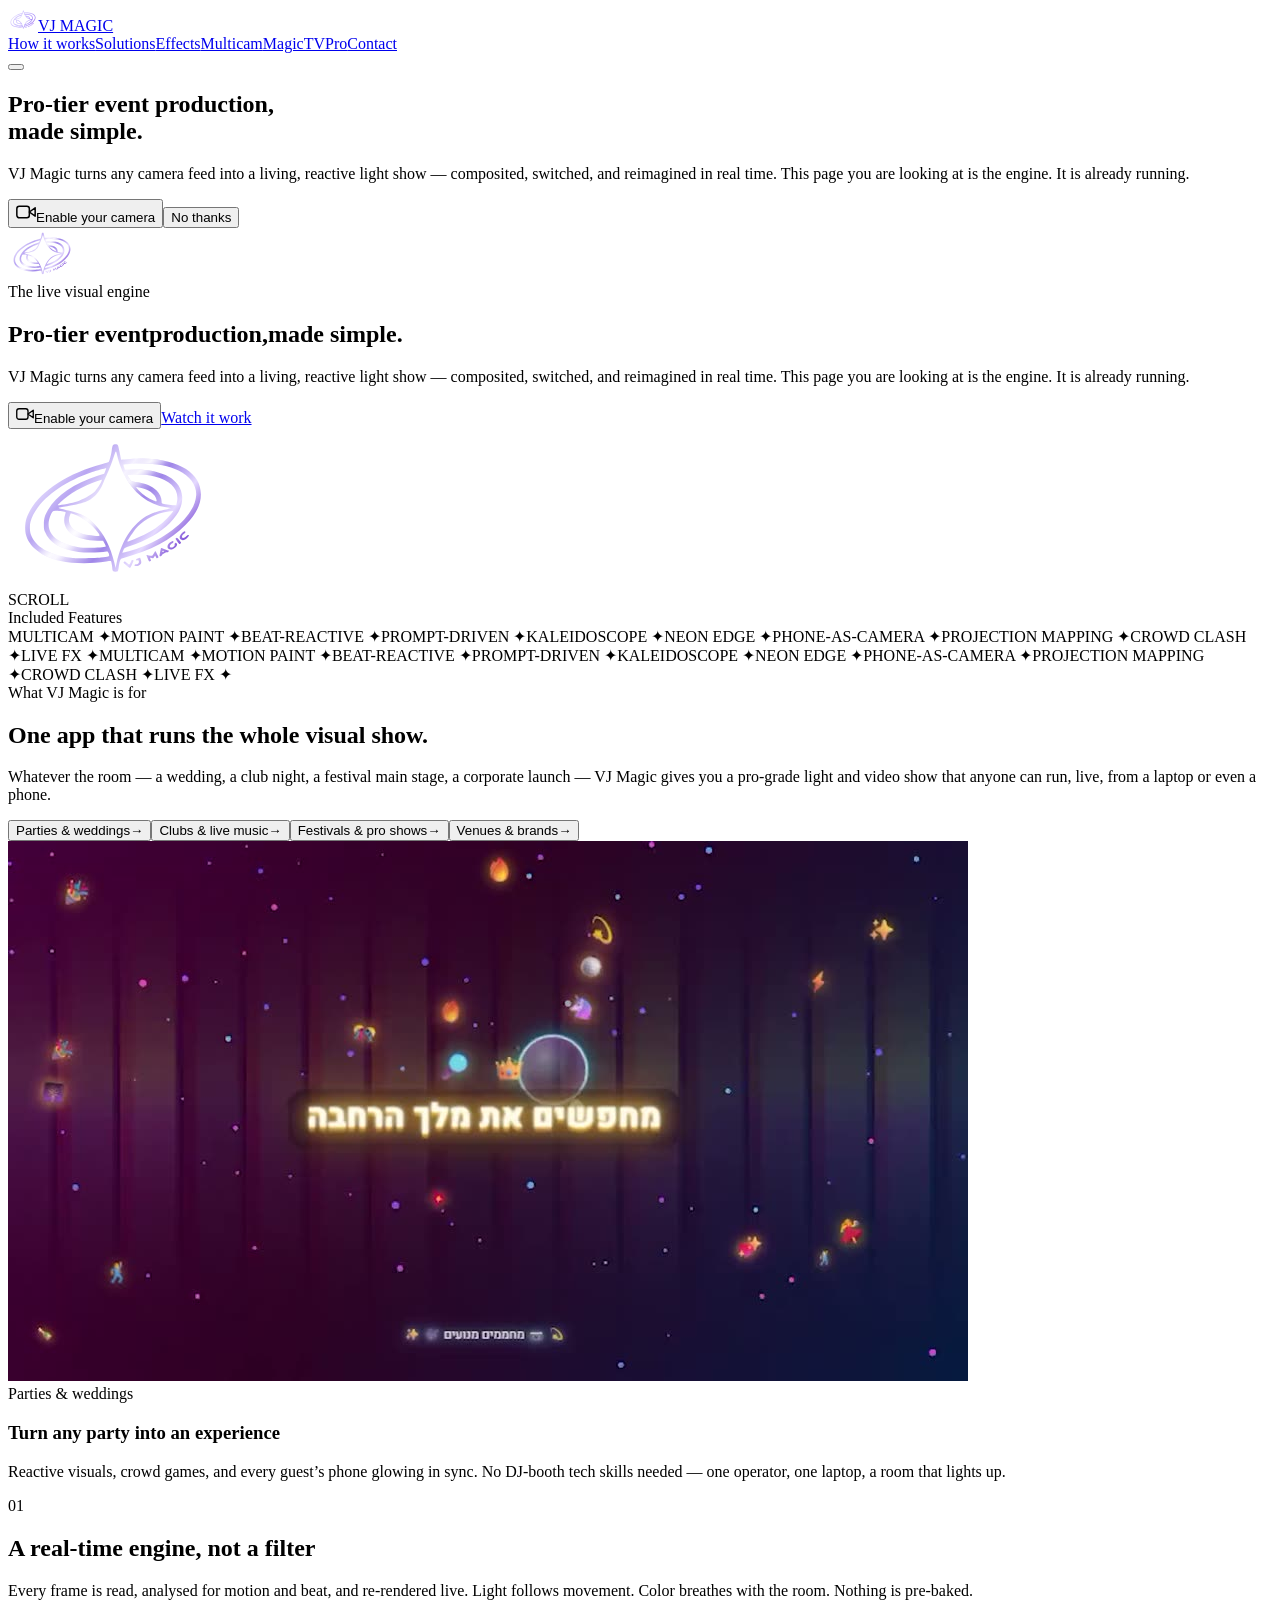
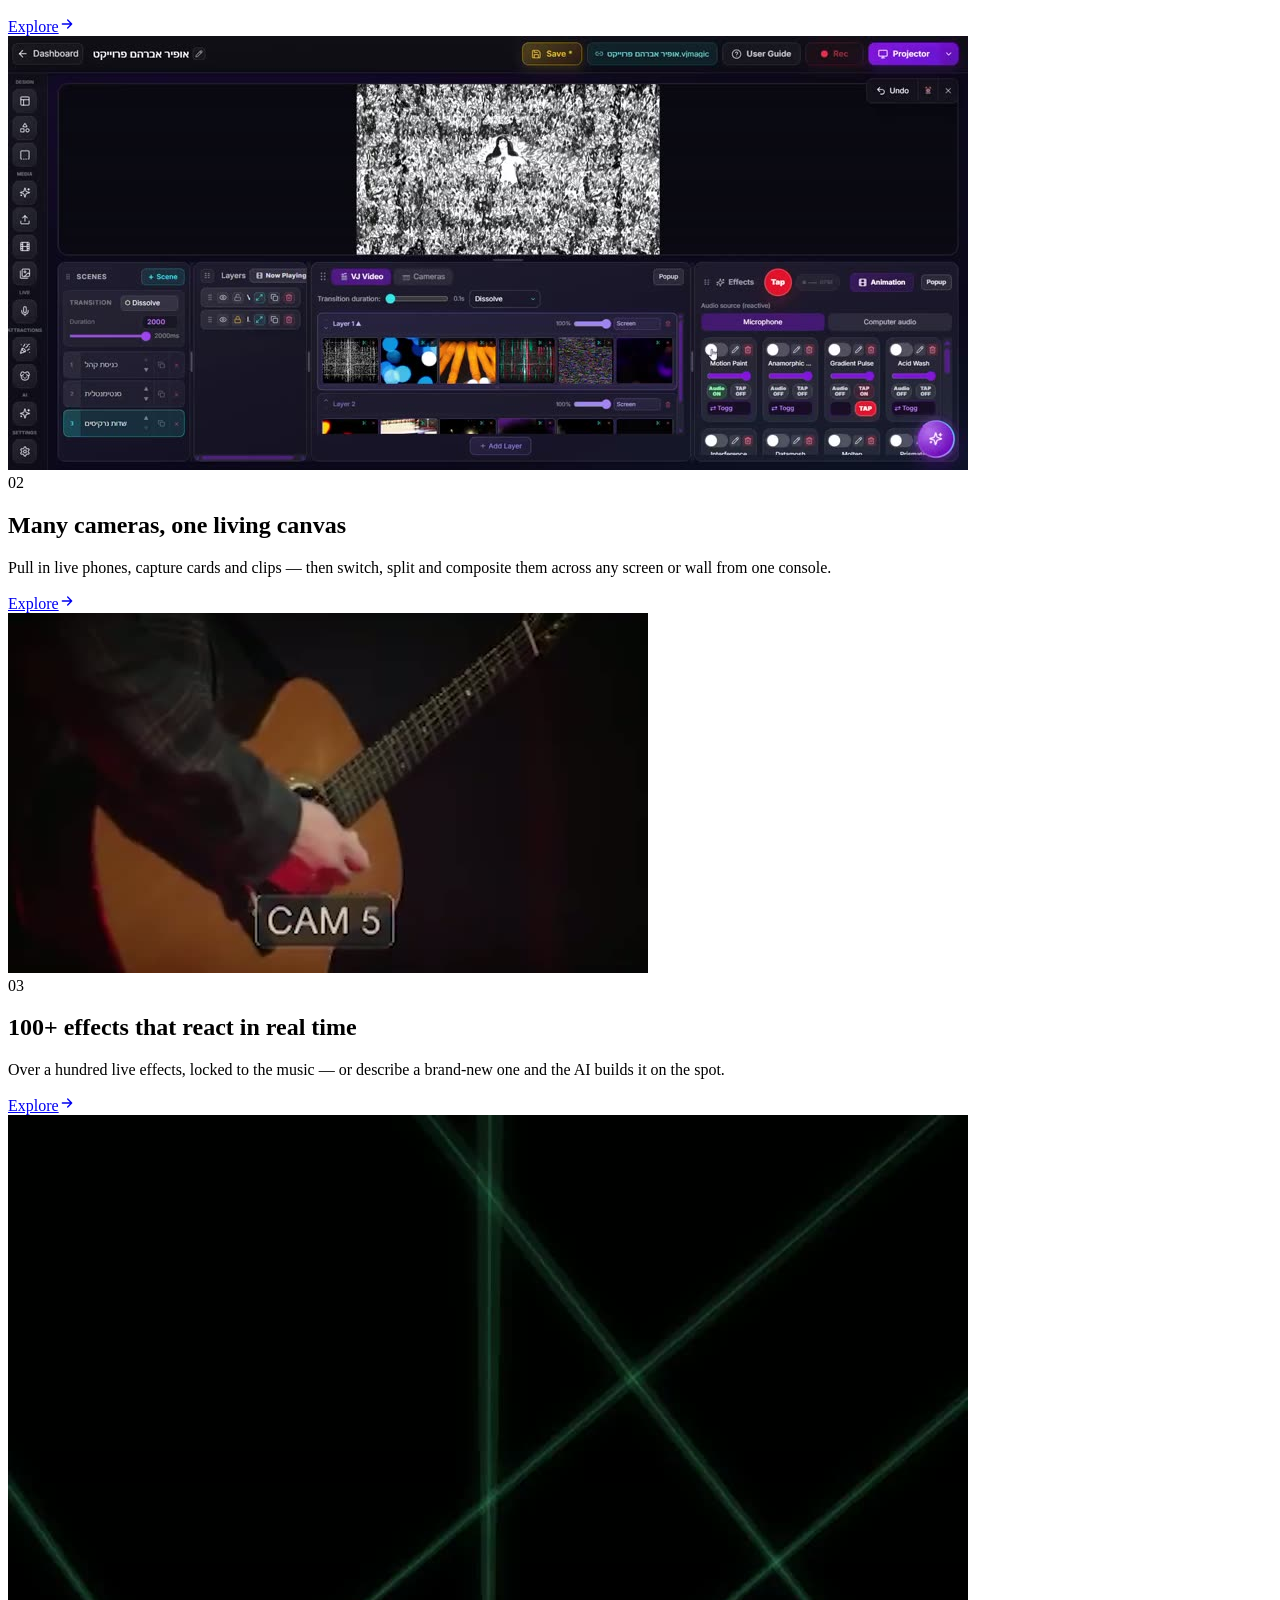
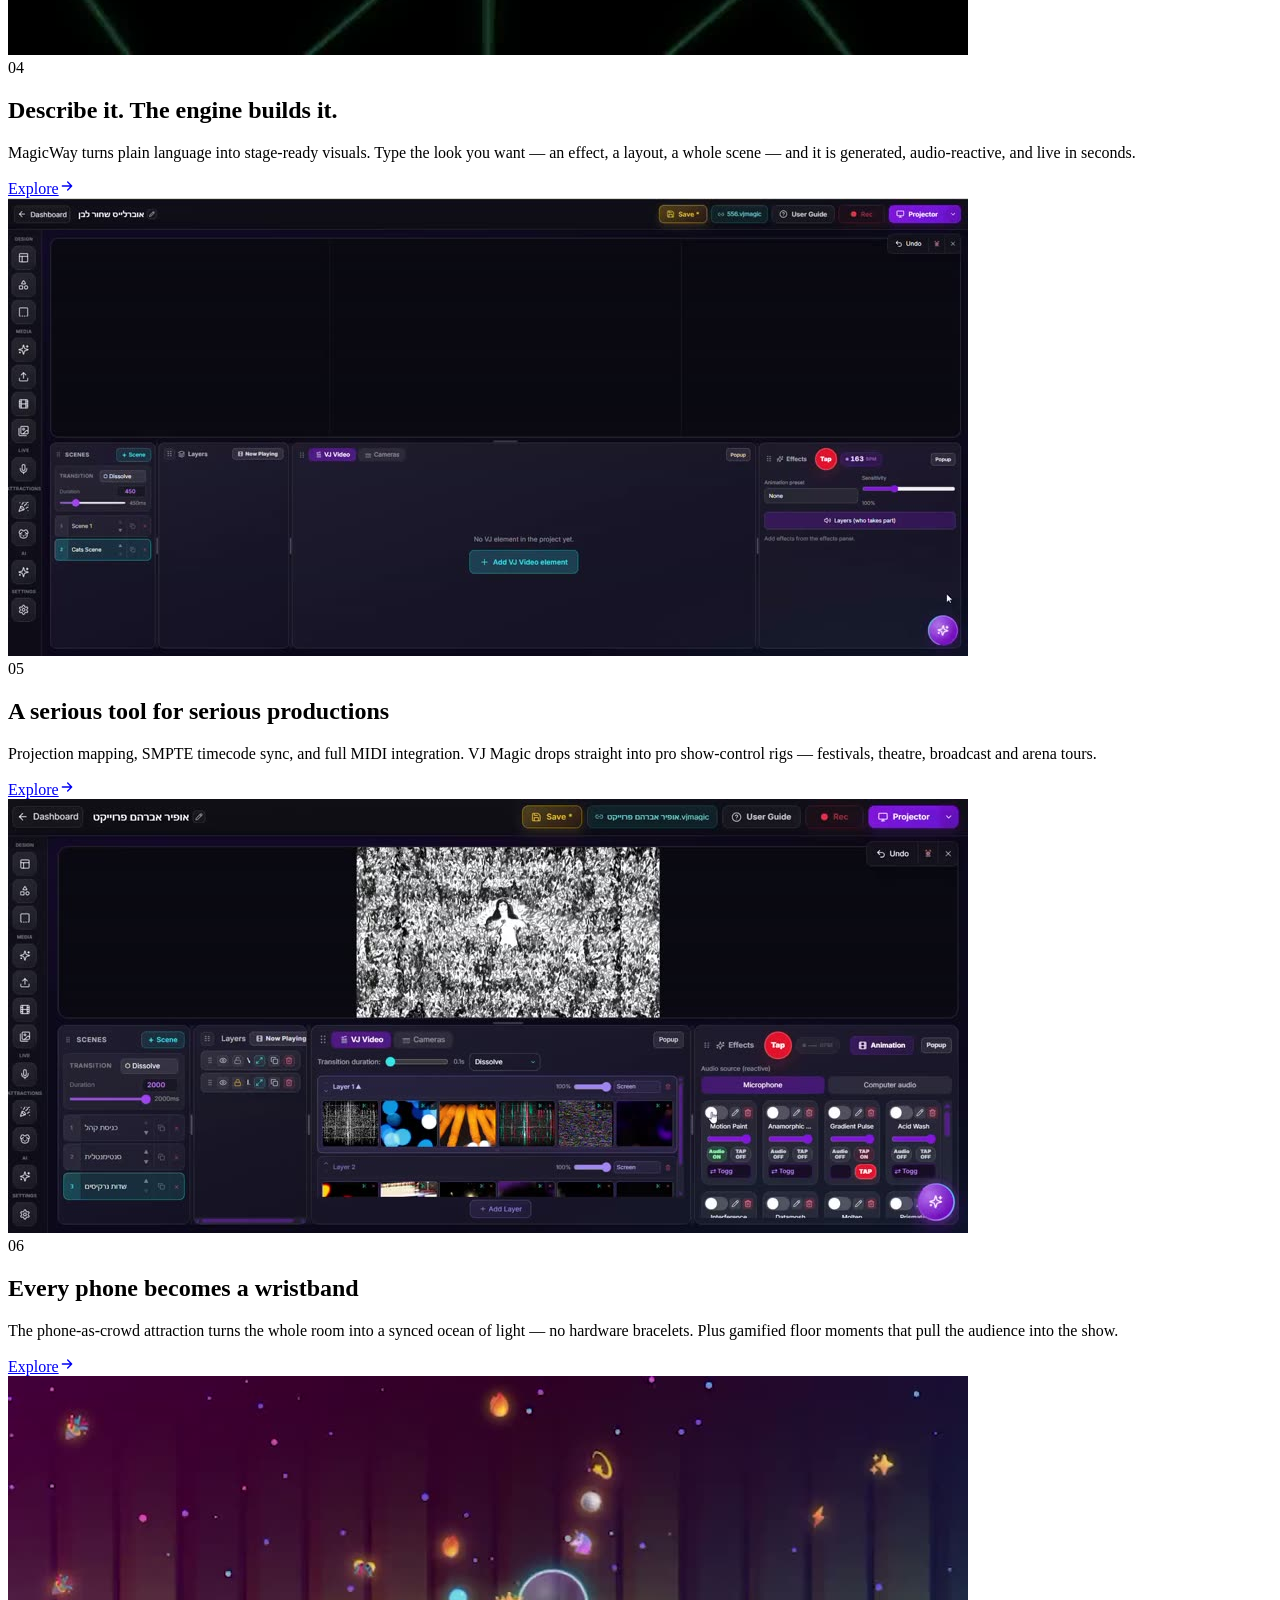
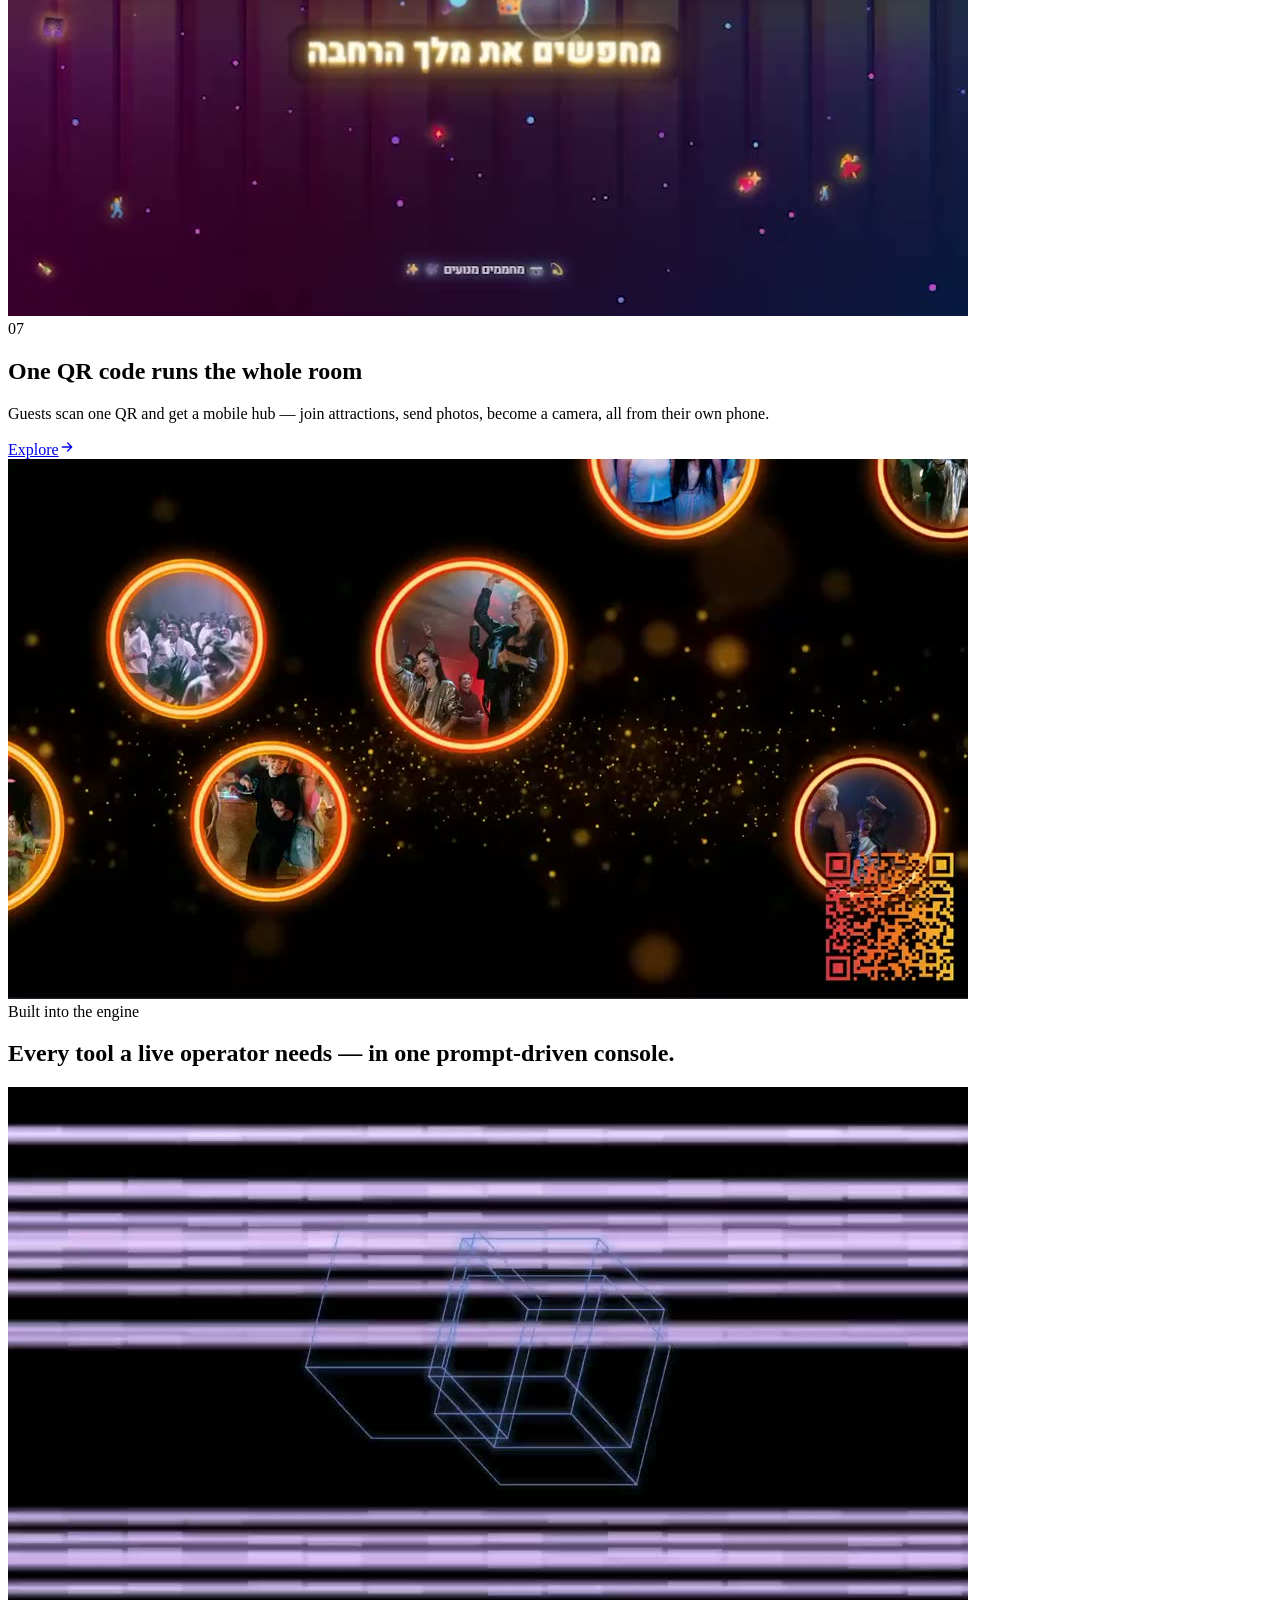
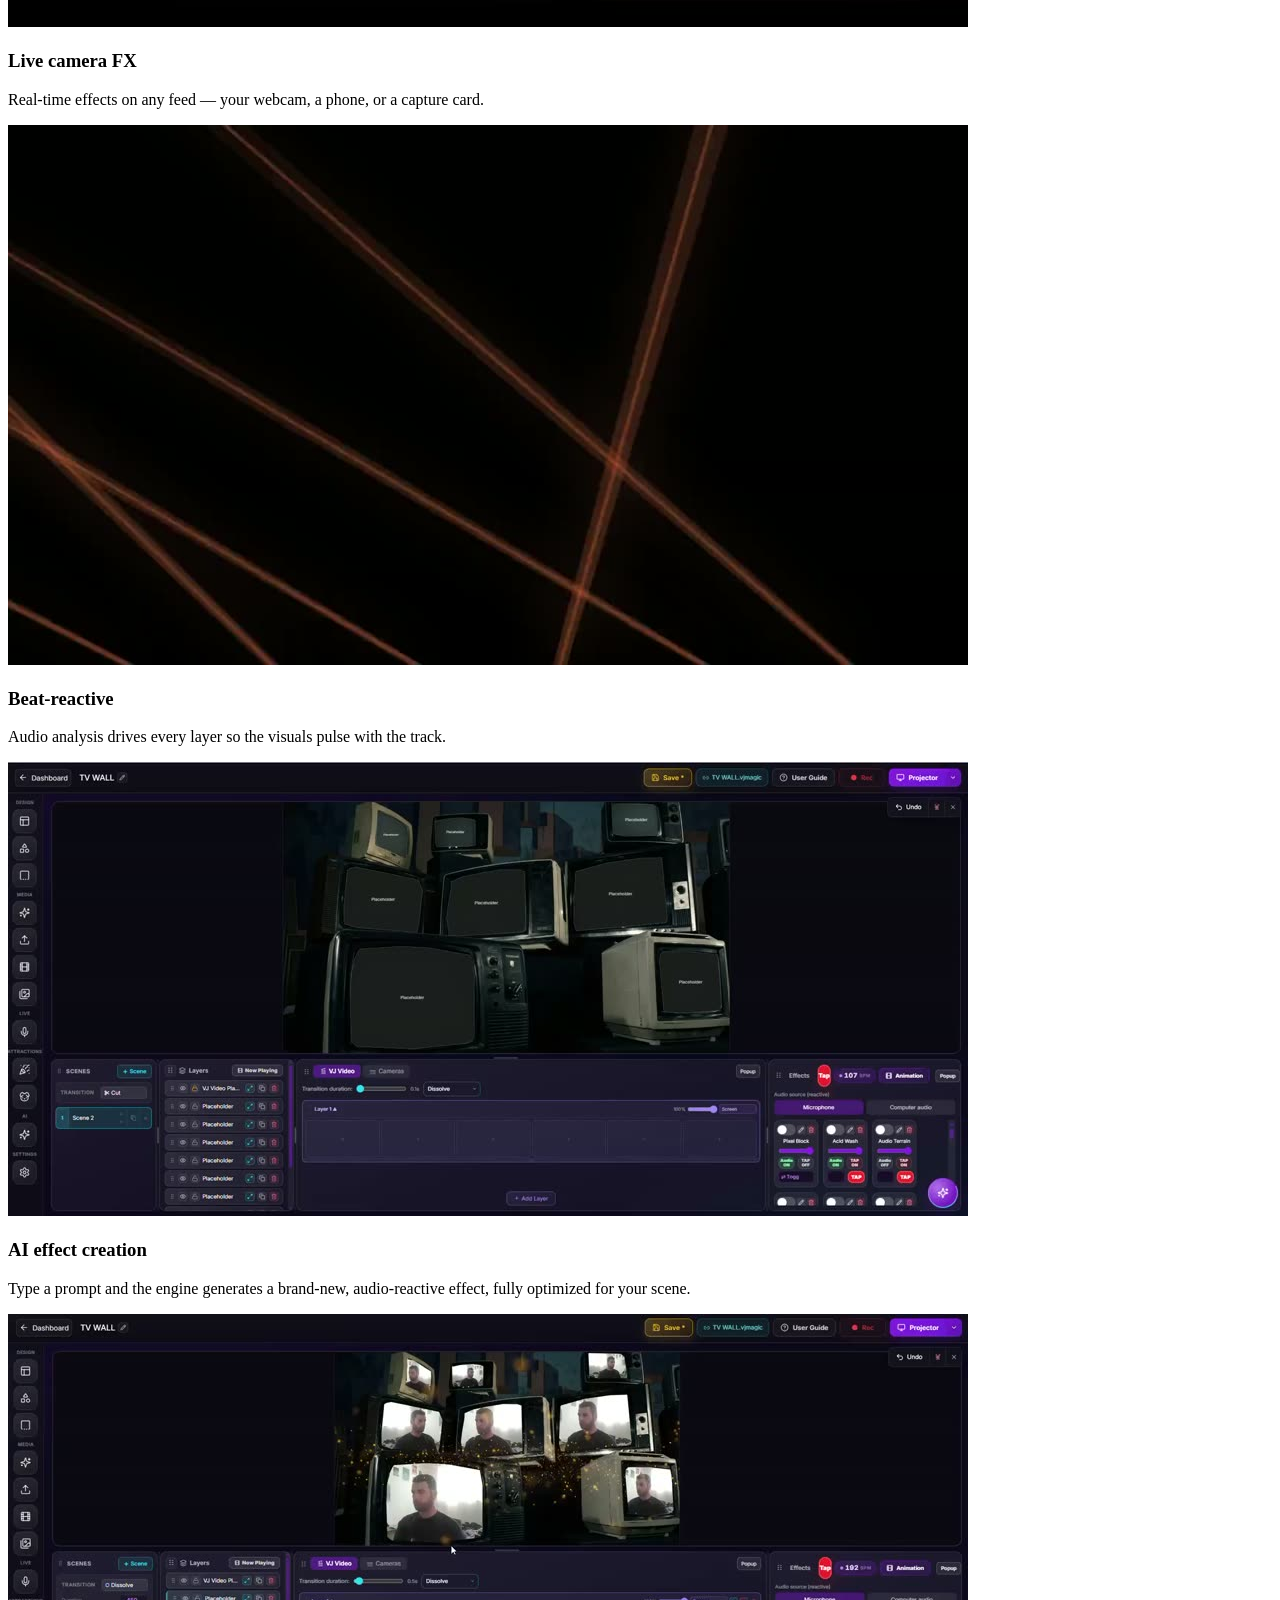
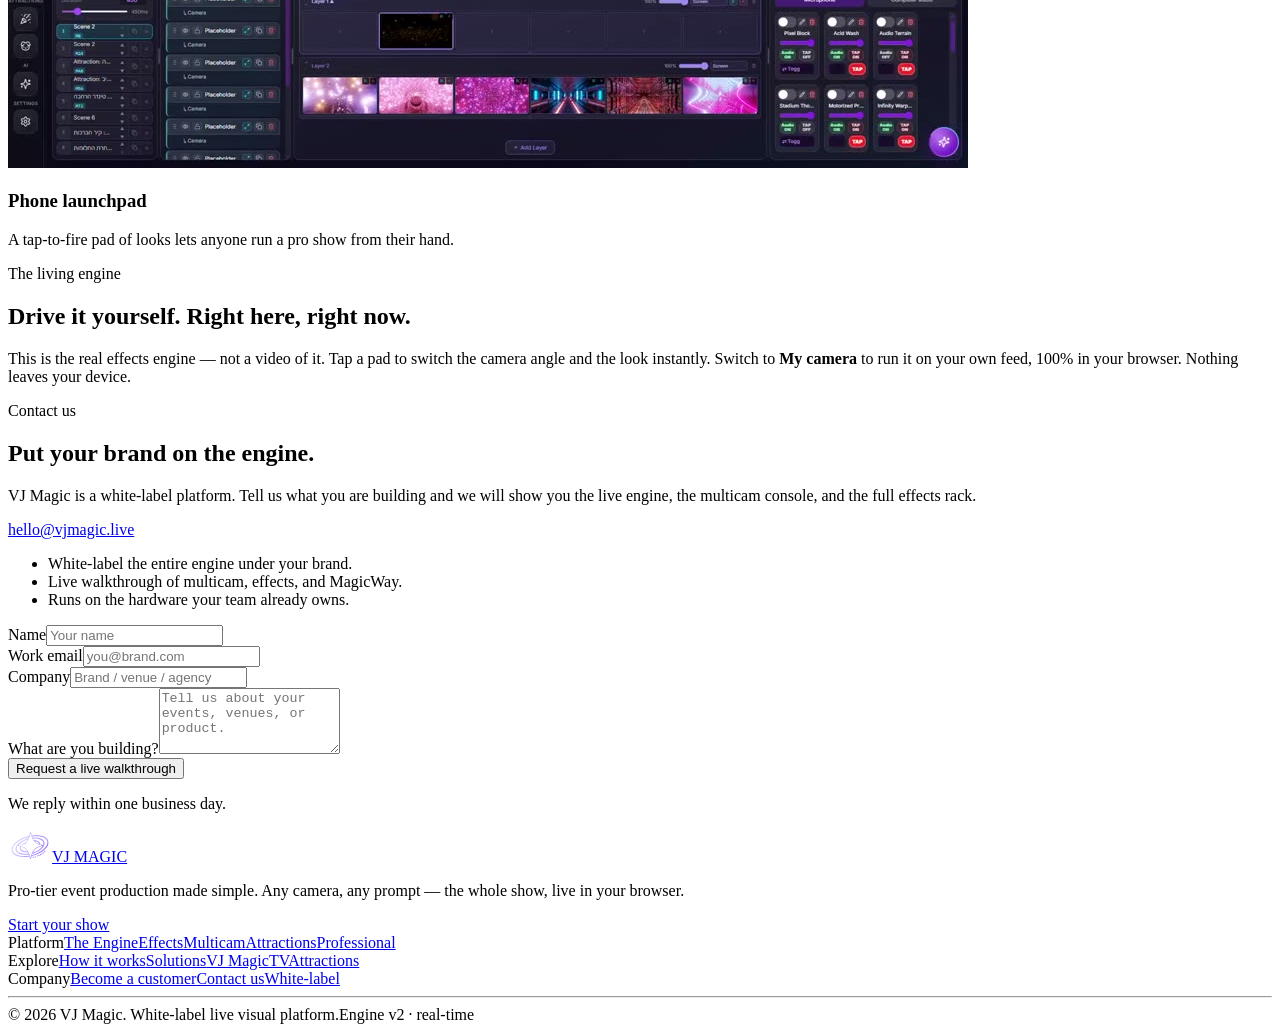
==== commit 241b021b: "Round 5: live-feed fixes + visual/layout/typography upgrades + 3 new pages (How it Works, Solutions," ====
--- a/index.html
+++ b/index.html
@@ -1 +1 @@
-<!DOCTYPE html><html lang="en"><head><meta charSet="utf-8"/><meta name="viewport" content="width=device-width, initial-scale=1"/><link rel="stylesheet" href="/vj-magic-site-v2/_next/static/css/b5ed681ea67e7e0a.css" data-precedence="next"/><link rel="preload" as="script" fetchPriority="low" href="/vj-magic-site-v2/_next/static/chunks/webpack-b3e3ddc2d2b921e8.js"/><script src="/vj-magic-site-v2/_next/static/chunks/fd9d1056-bef1823da86e40ac.js" async=""></script><script src="/vj-magic-site-v2/_next/static/chunks/23-e3a452d222a12273.js" async=""></script><script src="/vj-magic-site-v2/_next/static/chunks/main-app-4d22e9ab011d833d.js" async=""></script><script src="/vj-magic-site-v2/_next/static/chunks/c15bf2b0-c5f2ab0c4ce668d5.js" async=""></script><script src="/vj-magic-site-v2/_next/static/chunks/3-dc6d59a3ff46b452.js" async=""></script><script src="/vj-magic-site-v2/_next/static/chunks/366-756feae8b3d47aeb.js" async=""></script><script src="/vj-magic-site-v2/_next/static/chunks/453-133c346dac991f00.js" async=""></script><script src="/vj-magic-site-v2/_next/static/chunks/app/page-e976059b8785ea21.js" async=""></script><script src="/vj-magic-site-v2/_next/static/chunks/app/layout-39b3eecbcecac8a1.js" async=""></script><title>VJ Magic — The Live Visual Engine</title><meta name="description" content="VJ Magic turns any camera feed into a living, reactive light show — composited, switched, and reimagined in real time. The engine runs in your browser."/><script src="/vj-magic-site-v2/_next/static/chunks/polyfills-78c92fac7aa8fdd8.js" noModule=""></script></head><body class="grain"><header class="jsx-af280aa5b6983d5b nav "><div class="jsx-af280aa5b6983d5b nav-inner container"><a class="brand" aria-label="VJ Magic home" href="/vj-magic-site-v2/"><svg width="30" height="23" viewBox="0 0 600 450" fill="none" class="" role="img" aria-label="VJ Magic"><defs><linearGradient id="vjm-chrome-11" x1="40" y1="40" x2="560" y2="410" gradientUnits="userSpaceOnUse"><stop offset="0" stop-color="#F2EEFF"></stop><stop offset="0.42" stop-color="#C4B5FD"></stop><stop offset="0.74" stop-color="#A78BFA"></stop><stop offset="1" stop-color="#8A2BE2"></stop></linearGradient></defs><path d="M313.3,405.8C314.5,404.9 315.3,402.0 316.0,396.5C317.3,386.0 318.9,378.4 320.7,373.7C322.1,370.4 322.8,369.8 327.9,368.4C409.4,345.9 465.3,316.2 507.6,272.9C537.9,241.8 551.0,215.5 551.2,185.9C551.4,125.9 491.7,87.6 391.0,83.4C377.5,82.9 369.8,83.2 349.3,85.1C335.4,86.3 323.8,87.1 323.5,86.9C323.2,86.6 321.2,77.1 318.9,65.9C314.5,43.7 314.2,43.0 307.7,43.0C299.7,43.0 298.5,44.9 296.4,60.7C294.9,72.6 289.8,91.6 287.7,93.6C287.0,94.2 279.1,96.6 270.0,99.0C159.1,127.9 73.6,189.6 52.5,256.0C48.8,267.4 47.9,286.9 50.5,298.5C58.6,335.0 96.3,364.5 150.0,376.4C186.0,384.3 236.7,384.9 280.9,377.9C287.8,376.8 293.7,376.3 294.1,376.7C295.3,378.0 298.0,392.5 298.0,398.0C298.0,404.7 300.2,407.0 306.8,407.0C309.5,407.0 312.4,406.4 313.3,405.8ZM304.1,382.4C292.8,335.2 273.9,298.1 247.5,271.4C225.4,249.1 212.3,242.3 172.7,232.4C157.5,228.6 145.0,225.2 145.0,224.8C145.0,224.0 145.3,223.9 159.0,221.6C218.0,211.6 234.0,205.5 252.1,186.3C260.8,177.0 266.3,167.7 273.0,151.2C275.7,144.6 279.5,136.1 281.4,132.2C287.7,119.8 298.6,91.2 305.1,70.3C307.4,63.1 308.7,61.8 309.6,65.7C315.1,89.8 321.9,109.8 330.5,127.6C356.3,180.2 400.0,214.7 451.9,223.1C458.8,224.2 464.6,225.3 464.8,225.4C464.9,225.6 455.5,228.0 443.8,230.9C432.1,233.8 418.0,237.9 412.5,240.1C363.3,259.4 324.5,313.6 310.2,383.0L307.4,396.3L304.1,382.4ZM354.5,385.5C359.7,374.2 359.7,374.4 356.0,373.6C353.7,373.0 353.3,373.5 351.2,378.4C346.9,388.2 347.1,388.2 339.9,382.2C334.0,377.4 333.5,377.2 331.8,378.7C330.8,379.6 330.0,380.7 330.0,381.1C330.0,382.2 347.2,396.0 348.6,396.0C349.2,396.0 351.9,391.3 354.5,385.5ZM373.6,389.1C381.0,385.7 382.3,381.9 379.3,372.4C377.8,367.4 377.5,367.1 375.1,367.7C370.2,368.9 366.1,370.5 366.0,371.2C365.8,375.0 366.0,375.2 369.4,374.6C373.1,373.9 374.0,374.9 374.0,380.1C374.0,383.4 370.1,386.0 365.2,386.0C362.8,386.0 362.1,386.5 361.8,388.5C361.3,390.8 361.5,391.0 365.4,391.0C367.6,391.0 371.4,390.1 373.6,389.1ZM407.4,376.7C409.1,375.4 409.1,375.2 407.6,372.2C405.5,368.2 405.6,366.7 407.8,367.3C414.8,369.2 414.8,369.2 417.6,364.8L420.3,360.6L422.3,364.6C423.4,366.7 424.4,368.6 424.5,368.8C425.0,369.3 430.0,366.7 430.0,365.9C430.0,364.6 421.6,348.0 421.0,348.0C420.7,348.0 418.7,351.2 416.5,355.0C412.1,362.7 412.5,362.5 402.5,360.6C398.6,359.8 395.4,359.3 395.4,359.4C395.3,359.4 396.9,363.7 398.9,368.7C402.6,378.3 403.8,379.3 407.4,376.7ZM194.0,368.4C192.1,368.2 186.0,367.5 180.5,366.9C119.7,360.5 77.8,336.4 65.3,300.8C62.0,291.6 61.6,274.3 64.3,264.4C79.6,208.8 149.2,152.7 240.7,122.1C254.0,117.6 279.9,110.6 280.6,111.3C280.8,111.5 279.6,115.1 277.9,119.2L274.8,126.8L258.2,132.3C187.5,155.5 138.6,188.9 114.1,230.9C105.1,246.2 102.5,255.4 102.5,272.0C102.5,284.7 102.7,285.9 105.6,293.0C118.3,324.5 150.0,343.6 201.0,350.6C221.9,353.5 262.1,352.9 281.7,349.4C284.6,348.8 285.0,349.1 286.9,352.9C288.1,355.1 289.0,358.2 289.0,359.9C289.0,363.2 288.7,363.2 265.3,366.6C255.0,368.0 202.5,369.4 194.0,368.4ZM439.2,360.8C439.6,357.7 451.5,350.8 455.1,351.5C457.1,352.0 457.9,351.6 458.8,349.5C459.7,347.5 459.7,346.8 458.7,346.5C458.1,346.3 453.0,344.5 447.6,342.5C442.1,340.6 437.5,339.2 437.3,339.4C436.7,340.0 433.0,358.9 433.0,361.2C433.0,364.1 438.8,363.7 439.2,360.8ZM327.0,352.7C327.1,352.0 328.3,348.7 329.8,345.2C332.5,339.0 332.5,339.0 346.5,334.1C397.9,316.3 435.3,294.9 462.5,267.5C488.0,241.8 498.9,218.7 497.7,193.0C495.2,143.0 440.7,113.4 354.4,115.2L334.0,115.6L331.8,108.8C330.6,105.1 329.8,101.8 330.1,101.6C331.0,100.6 347.4,99.0 364.8,98.0C412.5,95.5 457.3,102.6 487.2,117.6C521.4,134.7 539.6,160.5 537.6,189.0C533.9,243.5 467.0,305.0 374.0,339.5C353.2,347.2 327.0,354.6 327.0,352.7ZM441.0,349.0C441.0,346.9 442.6,346.4 444.9,347.9C446.0,348.6 445.9,349.0 444.2,349.9C441.4,351.4 441.0,351.3 441.0,349.0ZM472.8,341.4C481.3,337.2 485.4,330.3 482.0,326.1C480.1,323.9 479.9,323.8 477.5,325.4C475.4,326.8 475.1,327.4 476.1,329.1C478.4,333.5 467.5,340.3 463.5,337.0C460.2,334.3 463.6,327.9 469.7,325.4C473.0,324.0 473.7,322.6 472.1,320.1C471.4,319.0 470.2,319.3 466.0,321.6C456.3,326.9 452.6,336.7 458.5,341.7C462.0,344.7 466.3,344.6 472.8,341.4ZM214.5,338.3C193.8,336.4 168.3,329.7 152.4,321.9C118.1,305.2 107.3,276.0 123.0,242.7C127.2,233.8 129.1,232.6 138.8,232.9C145.9,233.0 163.4,236.0 164.6,237.3C164.9,237.6 164.4,239.9 163.6,242.4C148.8,286.0 188.3,318.5 255.6,318.3L271.6,318.3L275.9,326.2C278.6,331.2 279.9,334.5 279.3,335.1C276.5,337.9 233.5,340.0 214.5,338.3ZM493.5,326.0C495.2,324.1 495.1,323.9 489.5,317.0C482.5,308.4 483.0,308.8 480.2,311.1C477.8,312.9 477.8,312.9 483.6,320.5C489.9,328.6 490.7,329.1 493.5,326.0ZM341.3,319.6C342.8,315.6 358.9,291.5 365.4,283.4C381.5,263.3 414.2,244.2 443.5,237.6C453.2,235.4 471.1,232.8 471.7,233.4C472.7,234.3 460.5,248.7 449.6,259.5C426.5,282.4 400.0,298.7 360.5,314.3C343.1,321.2 340.4,321.9 341.3,319.6ZM505.9,315.1C510.1,312.9 517.0,305.8 517.0,303.5C517.0,300.7 512.9,302.0 509.2,305.9C505.0,310.3 500.8,311.9 498.5,310.0C495.1,307.2 498.1,300.5 504.1,297.5C507.1,295.9 507.6,294.5 506.1,292.2C504.2,289.2 494.5,297.3 491.5,304.3C487.6,313.7 496.1,320.1 505.9,315.1ZM246.0,304.3C220.8,301.9 213.1,300.1 200.3,293.9C177.3,282.9 168.3,262.4 177.9,243.3L179.5,240.1L188.2,243.0C213.4,251.5 239.5,271.2 257.4,295.4C264.7,305.2 263.6,306.1 246.0,304.3ZM150.5,208.1C175.2,184.1 213.7,162.1 256.0,147.8C269.3,143.4 268.0,143.6 268.0,145.5C268.0,150.1 253.6,172.5 245.8,180.1C237.9,187.7 213.0,201.3 197.5,206.3C185.0,210.4 149.5,217.3 142.2,217.0C141.8,217.0 145.6,213.0 150.5,208.1ZM455.1,214.8C439.2,212.1 439.0,212.0 439.0,206.8C439.0,196.1 433.3,183.4 424.7,174.9C411.6,161.7 393.3,154.3 364.5,150.5C351.3,148.7 351.8,149.1 346.2,139.5C340.6,130.1 340.5,130.3 351.7,129.3C373.2,127.5 397.0,129.5 418.7,135.1C467.9,147.7 490.6,174.3 482.4,210.1L480.8,217.0L473.7,216.9C469.7,216.9 461.4,215.9 455.1,214.8ZM415.9,203.6C401.0,197.5 386.9,187.8 373.8,174.8C364.6,165.6 364.3,164.6 370.8,165.5C399.9,169.6 421.2,184.1 424.5,202.2C425.4,206.9 424.2,207.1 415.9,203.6Z" fill="url(#vjm-chrome-11)" fill-rule="evenodd"></path></svg><span class="jsx-af280aa5b6983d5b wordmark">VJ MAGIC</span></a><nav aria-label="Primary" class="jsx-af280aa5b6983d5b links"><a class="link" href="/vj-magic-site-v2/engine/">Engine</a><a class="link" href="/vj-magic-site-v2/effects/">Effects</a><a class="link" href="/vj-magic-site-v2/multicam/">Multicam</a><a class="link" href="/vj-magic-site-v2/attractions/">Attractions</a><a class="link" href="/vj-magic-site-v2/professional/">Pro</a><a class="link" href="/vj-magic-site-v2/#contact">Contact</a></nav><div class="jsx-af280aa5b6983d5b right"><button aria-label="Menu" class="jsx-af280aa5b6983d5b burger"><span class="jsx-af280aa5b6983d5b"></span><span class="jsx-af280aa5b6983d5b"></span><span class="jsx-af280aa5b6983d5b"></span></button></div></div></header><main><div aria-hidden="false" class="jsx-bdabefce0473b11f pfeed hero "><div class="jsx-bdabefce0473b11f pfeed-inner"><!--$!--><template data-dgst="BAILOUT_TO_CLIENT_SIDE_RENDERING"></template><!--/$--></div></div><section id="top" class="jsx-1cad7947cc1b533c hero"><div role="dialog" aria-label="Enable your camera" class="jsx-1cad7947cc1b533c intro "><div aria-hidden="true" class="jsx-1cad7947cc1b533c intro-glow"></div><div class="jsx-1cad7947cc1b533c intro-inner"><svg width="190" height="143" viewBox="0 0 600 450" fill="none" class="intro-logo" role="img" aria-label="VJ Magic"><defs><linearGradient id="vjm-metal-12" x1="60" y1="30" x2="540" y2="420" gradientUnits="userSpaceOnUse"><stop offset="0" stop-color="#FFFFFF"></stop><stop offset="0.16" stop-color="#E9E2FF"></stop><stop offset="0.30" stop-color="#B9A6F2"></stop><stop offset="0.44" stop-color="#F4F0FF"></stop><stop offset="0.58" stop-color="#9F86E8"></stop><stop offset="0.72" stop-color="#E5DAFF"></stop><stop offset="0.86" stop-color="#7C4DD6"></stop><stop offset="1" stop-color="#C9BBF7"></stop></linearGradient><linearGradient id="vjm-spec-12" x1="120" y1="60" x2="420" y2="380" gradientUnits="userSpaceOnUse"><stop offset="0" stop-color="#FFFFFF" stop-opacity="0"></stop><stop offset="0.42" stop-color="#FFFFFF" stop-opacity="0"></stop><stop offset="0.50" stop-color="#FFFFFF" stop-opacity="0.85"></stop><stop offset="0.58" stop-color="#FFFFFF" stop-opacity="0"></stop><stop offset="1" stop-color="#FFFFFF" stop-opacity="0"></stop></linearGradient></defs><path d="M313.3,405.8C314.5,404.9 315.3,402.0 316.0,396.5C317.3,386.0 318.9,378.4 320.7,373.7C322.1,370.4 322.8,369.8 327.9,368.4C409.4,345.9 465.3,316.2 507.6,272.9C537.9,241.8 551.0,215.5 551.2,185.9C551.4,125.9 491.7,87.6 391.0,83.4C377.5,82.9 369.8,83.2 349.3,85.1C335.4,86.3 323.8,87.1 323.5,86.9C323.2,86.6 321.2,77.1 318.9,65.9C314.5,43.7 314.2,43.0 307.7,43.0C299.7,43.0 298.5,44.9 296.4,60.7C294.9,72.6 289.8,91.6 287.7,93.6C287.0,94.2 279.1,96.6 270.0,99.0C159.1,127.9 73.6,189.6 52.5,256.0C48.8,267.4 47.9,286.9 50.5,298.5C58.6,335.0 96.3,364.5 150.0,376.4C186.0,384.3 236.7,384.9 280.9,377.9C287.8,376.8 293.7,376.3 294.1,376.7C295.3,378.0 298.0,392.5 298.0,398.0C298.0,404.7 300.2,407.0 306.8,407.0C309.5,407.0 312.4,406.4 313.3,405.8ZM304.1,382.4C292.8,335.2 273.9,298.1 247.5,271.4C225.4,249.1 212.3,242.3 172.7,232.4C157.5,228.6 145.0,225.2 145.0,224.8C145.0,224.0 145.3,223.9 159.0,221.6C218.0,211.6 234.0,205.5 252.1,186.3C260.8,177.0 266.3,167.7 273.0,151.2C275.7,144.6 279.5,136.1 281.4,132.2C287.7,119.8 298.6,91.2 305.1,70.3C307.4,63.1 308.7,61.8 309.6,65.7C315.1,89.8 321.9,109.8 330.5,127.6C356.3,180.2 400.0,214.7 451.9,223.1C458.8,224.2 464.6,225.3 464.8,225.4C464.9,225.6 455.5,228.0 443.8,230.9C432.1,233.8 418.0,237.9 412.5,240.1C363.3,259.4 324.5,313.6 310.2,383.0L307.4,396.3L304.1,382.4ZM354.5,385.5C359.7,374.2 359.7,374.4 356.0,373.6C353.7,373.0 353.3,373.5 351.2,378.4C346.9,388.2 347.1,388.2 339.9,382.2C334.0,377.4 333.5,377.2 331.8,378.7C330.8,379.6 330.0,380.7 330.0,381.1C330.0,382.2 347.2,396.0 348.6,396.0C349.2,396.0 351.9,391.3 354.5,385.5ZM373.6,389.1C381.0,385.7 382.3,381.9 379.3,372.4C377.8,367.4 377.5,367.1 375.1,367.7C370.2,368.9 366.1,370.5 366.0,371.2C365.8,375.0 366.0,375.2 369.4,374.6C373.1,373.9 374.0,374.9 374.0,380.1C374.0,383.4 370.1,386.0 365.2,386.0C362.8,386.0 362.1,386.5 361.8,388.5C361.3,390.8 361.5,391.0 365.4,391.0C367.6,391.0 371.4,390.1 373.6,389.1ZM407.4,376.7C409.1,375.4 409.1,375.2 407.6,372.2C405.5,368.2 405.6,366.7 407.8,367.3C414.8,369.2 414.8,369.2 417.6,364.8L420.3,360.6L422.3,364.6C423.4,366.7 424.4,368.6 424.5,368.8C425.0,369.3 430.0,366.7 430.0,365.9C430.0,364.6 421.6,348.0 421.0,348.0C420.7,348.0 418.7,351.2 416.5,355.0C412.1,362.7 412.5,362.5 402.5,360.6C398.6,359.8 395.4,359.3 395.4,359.4C395.3,359.4 396.9,363.7 398.9,368.7C402.6,378.3 403.8,379.3 407.4,376.7ZM194.0,368.4C192.1,368.2 186.0,367.5 180.5,366.9C119.7,360.5 77.8,336.4 65.3,300.8C62.0,291.6 61.6,274.3 64.3,264.4C79.6,208.8 149.2,152.7 240.7,122.1C254.0,117.6 279.9,110.6 280.6,111.3C280.8,111.5 279.6,115.1 277.9,119.2L274.8,126.8L258.2,132.3C187.5,155.5 138.6,188.9 114.1,230.9C105.1,246.2 102.5,255.4 102.5,272.0C102.5,284.7 102.7,285.9 105.6,293.0C118.3,324.5 150.0,343.6 201.0,350.6C221.9,353.5 262.1,352.9 281.7,349.4C284.6,348.8 285.0,349.1 286.9,352.9C288.1,355.1 289.0,358.2 289.0,359.9C289.0,363.2 288.7,363.2 265.3,366.6C255.0,368.0 202.5,369.4 194.0,368.4ZM439.2,360.8C439.6,357.7 451.5,350.8 455.1,351.5C457.1,352.0 457.9,351.6 458.8,349.5C459.7,347.5 459.7,346.8 458.7,346.5C458.1,346.3 453.0,344.5 447.6,342.5C442.1,340.6 437.5,339.2 437.3,339.4C436.7,340.0 433.0,358.9 433.0,361.2C433.0,364.1 438.8,363.7 439.2,360.8ZM327.0,352.7C327.1,352.0 328.3,348.7 329.8,345.2C332.5,339.0 332.5,339.0 346.5,334.1C397.9,316.3 435.3,294.9 462.5,267.5C488.0,241.8 498.9,218.7 497.7,193.0C495.2,143.0 440.7,113.4 354.4,115.2L334.0,115.6L331.8,108.8C330.6,105.1 329.8,101.8 330.1,101.6C331.0,100.6 347.4,99.0 364.8,98.0C412.5,95.5 457.3,102.6 487.2,117.6C521.4,134.7 539.6,160.5 537.6,189.0C533.9,243.5 467.0,305.0 374.0,339.5C353.2,347.2 327.0,354.6 327.0,352.7ZM441.0,349.0C441.0,346.9 442.6,346.4 444.9,347.9C446.0,348.6 445.9,349.0 444.2,349.9C441.4,351.4 441.0,351.3 441.0,349.0ZM472.8,341.4C481.3,337.2 485.4,330.3 482.0,326.1C480.1,323.9 479.9,323.8 477.5,325.4C475.4,326.8 475.1,327.4 476.1,329.1C478.4,333.5 467.5,340.3 463.5,337.0C460.2,334.3 463.6,327.9 469.7,325.4C473.0,324.0 473.7,322.6 472.1,320.1C471.4,319.0 470.2,319.3 466.0,321.6C456.3,326.9 452.6,336.7 458.5,341.7C462.0,344.7 466.3,344.6 472.8,341.4ZM214.5,338.3C193.8,336.4 168.3,329.7 152.4,321.9C118.1,305.2 107.3,276.0 123.0,242.7C127.2,233.8 129.1,232.6 138.8,232.9C145.9,233.0 163.4,236.0 164.6,237.3C164.9,237.6 164.4,239.9 163.6,242.4C148.8,286.0 188.3,318.5 255.6,318.3L271.6,318.3L275.9,326.2C278.6,331.2 279.9,334.5 279.3,335.1C276.5,337.9 233.5,340.0 214.5,338.3ZM493.5,326.0C495.2,324.1 495.1,323.9 489.5,317.0C482.5,308.4 483.0,308.8 480.2,311.1C477.8,312.9 477.8,312.9 483.6,320.5C489.9,328.6 490.7,329.1 493.5,326.0ZM341.3,319.6C342.8,315.6 358.9,291.5 365.4,283.4C381.5,263.3 414.2,244.2 443.5,237.6C453.2,235.4 471.1,232.8 471.7,233.4C472.7,234.3 460.5,248.7 449.6,259.5C426.5,282.4 400.0,298.7 360.5,314.3C343.1,321.2 340.4,321.9 341.3,319.6ZM505.9,315.1C510.1,312.9 517.0,305.8 517.0,303.5C517.0,300.7 512.9,302.0 509.2,305.9C505.0,310.3 500.8,311.9 498.5,310.0C495.1,307.2 498.1,300.5 504.1,297.5C507.1,295.9 507.6,294.5 506.1,292.2C504.2,289.2 494.5,297.3 491.5,304.3C487.6,313.7 496.1,320.1 505.9,315.1ZM246.0,304.3C220.8,301.9 213.1,300.1 200.3,293.9C177.3,282.9 168.3,262.4 177.9,243.3L179.5,240.1L188.2,243.0C213.4,251.5 239.5,271.2 257.4,295.4C264.7,305.2 263.6,306.1 246.0,304.3ZM150.5,208.1C175.2,184.1 213.7,162.1 256.0,147.8C269.3,143.4 268.0,143.6 268.0,145.5C268.0,150.1 253.6,172.5 245.8,180.1C237.9,187.7 213.0,201.3 197.5,206.3C185.0,210.4 149.5,217.3 142.2,217.0C141.8,217.0 145.6,213.0 150.5,208.1ZM455.1,214.8C439.2,212.1 439.0,212.0 439.0,206.8C439.0,196.1 433.3,183.4 424.7,174.9C411.6,161.7 393.3,154.3 364.5,150.5C351.3,148.7 351.8,149.1 346.2,139.5C340.6,130.1 340.5,130.3 351.7,129.3C373.2,127.5 397.0,129.5 418.7,135.1C467.9,147.7 490.6,174.3 482.4,210.1L480.8,217.0L473.7,216.9C469.7,216.9 461.4,215.9 455.1,214.8ZM415.9,203.6C401.0,197.5 386.9,187.8 373.8,174.8C364.6,165.6 364.3,164.6 370.8,165.5C399.9,169.6 421.2,184.1 424.5,202.2C425.4,206.9 424.2,207.1 415.9,203.6Z" fill="url(#vjm-metal-12)" fill-rule="evenodd"></path><path d="M313.3,405.8C314.5,404.9 315.3,402.0 316.0,396.5C317.3,386.0 318.9,378.4 320.7,373.7C322.1,370.4 322.8,369.8 327.9,368.4C409.4,345.9 465.3,316.2 507.6,272.9C537.9,241.8 551.0,215.5 551.2,185.9C551.4,125.9 491.7,87.6 391.0,83.4C377.5,82.9 369.8,83.2 349.3,85.1C335.4,86.3 323.8,87.1 323.5,86.9C323.2,86.6 321.2,77.1 318.9,65.9C314.5,43.7 314.2,43.0 307.7,43.0C299.7,43.0 298.5,44.9 296.4,60.7C294.9,72.6 289.8,91.6 287.7,93.6C287.0,94.2 279.1,96.6 270.0,99.0C159.1,127.9 73.6,189.6 52.5,256.0C48.8,267.4 47.9,286.9 50.5,298.5C58.6,335.0 96.3,364.5 150.0,376.4C186.0,384.3 236.7,384.9 280.9,377.9C287.8,376.8 293.7,376.3 294.1,376.7C295.3,378.0 298.0,392.5 298.0,398.0C298.0,404.7 300.2,407.0 306.8,407.0C309.5,407.0 312.4,406.4 313.3,405.8ZM304.1,382.4C292.8,335.2 273.9,298.1 247.5,271.4C225.4,249.1 212.3,242.3 172.7,232.4C157.5,228.6 145.0,225.2 145.0,224.8C145.0,224.0 145.3,223.9 159.0,221.6C218.0,211.6 234.0,205.5 252.1,186.3C260.8,177.0 266.3,167.7 273.0,151.2C275.7,144.6 279.5,136.1 281.4,132.2C287.7,119.8 298.6,91.2 305.1,70.3C307.4,63.1 308.7,61.8 309.6,65.7C315.1,89.8 321.9,109.8 330.5,127.6C356.3,180.2 400.0,214.7 451.9,223.1C458.8,224.2 464.6,225.3 464.8,225.4C464.9,225.6 455.5,228.0 443.8,230.9C432.1,233.8 418.0,237.9 412.5,240.1C363.3,259.4 324.5,313.6 310.2,383.0L307.4,396.3L304.1,382.4ZM354.5,385.5C359.7,374.2 359.7,374.4 356.0,373.6C353.7,373.0 353.3,373.5 351.2,378.4C346.9,388.2 347.1,388.2 339.9,382.2C334.0,377.4 333.5,377.2 331.8,378.7C330.8,379.6 330.0,380.7 330.0,381.1C330.0,382.2 347.2,396.0 348.6,396.0C349.2,396.0 351.9,391.3 354.5,385.5ZM373.6,389.1C381.0,385.7 382.3,381.9 379.3,372.4C377.8,367.4 377.5,367.1 375.1,367.7C370.2,368.9 366.1,370.5 366.0,371.2C365.8,375.0 366.0,375.2 369.4,374.6C373.1,373.9 374.0,374.9 374.0,380.1C374.0,383.4 370.1,386.0 365.2,386.0C362.8,386.0 362.1,386.5 361.8,388.5C361.3,390.8 361.5,391.0 365.4,391.0C367.6,391.0 371.4,390.1 373.6,389.1ZM407.4,376.7C409.1,375.4 409.1,375.2 407.6,372.2C405.5,368.2 405.6,366.7 407.8,367.3C414.8,369.2 414.8,369.2 417.6,364.8L420.3,360.6L422.3,364.6C423.4,366.7 424.4,368.6 424.5,368.8C425.0,369.3 430.0,366.7 430.0,365.9C430.0,364.6 421.6,348.0 421.0,348.0C420.7,348.0 418.7,351.2 416.5,355.0C412.1,362.7 412.5,362.5 402.5,360.6C398.6,359.8 395.4,359.3 395.4,359.4C395.3,359.4 396.9,363.7 398.9,368.7C402.6,378.3 403.8,379.3 407.4,376.7ZM194.0,368.4C192.1,368.2 186.0,367.5 180.5,366.9C119.7,360.5 77.8,336.4 65.3,300.8C62.0,291.6 61.6,274.3 64.3,264.4C79.6,208.8 149.2,152.7 240.7,122.1C254.0,117.6 279.9,110.6 280.6,111.3C280.8,111.5 279.6,115.1 277.9,119.2L274.8,126.8L258.2,132.3C187.5,155.5 138.6,188.9 114.1,230.9C105.1,246.2 102.5,255.4 102.5,272.0C102.5,284.7 102.7,285.9 105.6,293.0C118.3,324.5 150.0,343.6 201.0,350.6C221.9,353.5 262.1,352.9 281.7,349.4C284.6,348.8 285.0,349.1 286.9,352.9C288.1,355.1 289.0,358.2 289.0,359.9C289.0,363.2 288.7,363.2 265.3,366.6C255.0,368.0 202.5,369.4 194.0,368.4ZM439.2,360.8C439.6,357.7 451.5,350.8 455.1,351.5C457.1,352.0 457.9,351.6 458.8,349.5C459.7,347.5 459.7,346.8 458.7,346.5C458.1,346.3 453.0,344.5 447.6,342.5C442.1,340.6 437.5,339.2 437.3,339.4C436.7,340.0 433.0,358.9 433.0,361.2C433.0,364.1 438.8,363.7 439.2,360.8ZM327.0,352.7C327.1,352.0 328.3,348.7 329.8,345.2C332.5,339.0 332.5,339.0 346.5,334.1C397.9,316.3 435.3,294.9 462.5,267.5C488.0,241.8 498.9,218.7 497.7,193.0C495.2,143.0 440.7,113.4 354.4,115.2L334.0,115.6L331.8,108.8C330.6,105.1 329.8,101.8 330.1,101.6C331.0,100.6 347.4,99.0 364.8,98.0C412.5,95.5 457.3,102.6 487.2,117.6C521.4,134.7 539.6,160.5 537.6,189.0C533.9,243.5 467.0,305.0 374.0,339.5C353.2,347.2 327.0,354.6 327.0,352.7ZM441.0,349.0C441.0,346.9 442.6,346.4 444.9,347.9C446.0,348.6 445.9,349.0 444.2,349.9C441.4,351.4 441.0,351.3 441.0,349.0ZM472.8,341.4C481.3,337.2 485.4,330.3 482.0,326.1C480.1,323.9 479.9,323.8 477.5,325.4C475.4,326.8 475.1,327.4 476.1,329.1C478.4,333.5 467.5,340.3 463.5,337.0C460.2,334.3 463.6,327.9 469.7,325.4C473.0,324.0 473.7,322.6 472.1,320.1C471.4,319.0 470.2,319.3 466.0,321.6C456.3,326.9 452.6,336.7 458.5,341.7C462.0,344.7 466.3,344.6 472.8,341.4ZM214.5,338.3C193.8,336.4 168.3,329.7 152.4,321.9C118.1,305.2 107.3,276.0 123.0,242.7C127.2,233.8 129.1,232.6 138.8,232.9C145.9,233.0 163.4,236.0 164.6,237.3C164.9,237.6 164.4,239.9 163.6,242.4C148.8,286.0 188.3,318.5 255.6,318.3L271.6,318.3L275.9,326.2C278.6,331.2 279.9,334.5 279.3,335.1C276.5,337.9 233.5,340.0 214.5,338.3ZM493.5,326.0C495.2,324.1 495.1,323.9 489.5,317.0C482.5,308.4 483.0,308.8 480.2,311.1C477.8,312.9 477.8,312.9 483.6,320.5C489.9,328.6 490.7,329.1 493.5,326.0ZM341.3,319.6C342.8,315.6 358.9,291.5 365.4,283.4C381.5,263.3 414.2,244.2 443.5,237.6C453.2,235.4 471.1,232.8 471.7,233.4C472.7,234.3 460.5,248.7 449.6,259.5C426.5,282.4 400.0,298.7 360.5,314.3C343.1,321.2 340.4,321.9 341.3,319.6ZM505.9,315.1C510.1,312.9 517.0,305.8 517.0,303.5C517.0,300.7 512.9,302.0 509.2,305.9C505.0,310.3 500.8,311.9 498.5,310.0C495.1,307.2 498.1,300.5 504.1,297.5C507.1,295.9 507.6,294.5 506.1,292.2C504.2,289.2 494.5,297.3 491.5,304.3C487.6,313.7 496.1,320.1 505.9,315.1ZM246.0,304.3C220.8,301.9 213.1,300.1 200.3,293.9C177.3,282.9 168.3,262.4 177.9,243.3L179.5,240.1L188.2,243.0C213.4,251.5 239.5,271.2 257.4,295.4C264.7,305.2 263.6,306.1 246.0,304.3ZM150.5,208.1C175.2,184.1 213.7,162.1 256.0,147.8C269.3,143.4 268.0,143.6 268.0,145.5C268.0,150.1 253.6,172.5 245.8,180.1C237.9,187.7 213.0,201.3 197.5,206.3C185.0,210.4 149.5,217.3 142.2,217.0C141.8,217.0 145.6,213.0 150.5,208.1ZM455.1,214.8C439.2,212.1 439.0,212.0 439.0,206.8C439.0,196.1 433.3,183.4 424.7,174.9C411.6,161.7 393.3,154.3 364.5,150.5C351.3,148.7 351.8,149.1 346.2,139.5C340.6,130.1 340.5,130.3 351.7,129.3C373.2,127.5 397.0,129.5 418.7,135.1C467.9,147.7 490.6,174.3 482.4,210.1L480.8,217.0L473.7,216.9C469.7,216.9 461.4,215.9 455.1,214.8ZM415.9,203.6C401.0,197.5 386.9,187.8 373.8,174.8C364.6,165.6 364.3,164.6 370.8,165.5C399.9,169.6 421.2,184.1 424.5,202.2C425.4,206.9 424.2,207.1 415.9,203.6Z" fill="url(#vjm-spec-12)" fill-rule="evenodd"></path></svg><div class="jsx-1cad7947cc1b533c intro-copy"><h2 class="jsx-1cad7947cc1b533c intro-headline">Pro-tier event production,<br class="jsx-1cad7947cc1b533c"/><span class="jsx-1cad7947cc1b533c grad-text">made simple.</span></h2><p class="jsx-1cad7947cc1b533c intro-sub">VJ Magic turns any camera feed into a living, reactive light show — composited, switched, and reimagined in real time. This page you are looking at is the engine. It is already running.</p></div><div class="jsx-1cad7947cc1b533c intro-actions"><button class="jsx-1cad7947cc1b533c intro-enable "><span aria-hidden="true" class="jsx-1cad7947cc1b533c ie-ring"></span><span aria-hidden="true" class="jsx-1cad7947cc1b533c ie-ring r2"></span><span aria-hidden="true" class="jsx-1cad7947cc1b533c ie-sheen"></span><span class="jsx-1cad7947cc1b533c ie-label"><span aria-hidden="true" class="jsx-1cad7947cc1b533c ie-icon"><svg width="20" height="20" viewBox="0 0 24 24" fill="none" class="jsx-1cad7947cc1b533c"><path d="M23 7l-7 5 7 5V7z" stroke="currentColor" stroke-width="1.8" stroke-linecap="round" stroke-linejoin="round" class="jsx-1cad7947cc1b533c"></path><rect x="1" y="5" width="15" height="14" rx="3" stroke="currentColor" stroke-width="1.8" class="jsx-1cad7947cc1b533c"></rect></svg></span>Enable your camera</span></button><button class="jsx-1cad7947cc1b533c intro-skip">No thanks</button></div></div></div><div class="jsx-1cad7947cc1b533c hero-content container"><div class="jsx-1cad7947cc1b533c h-fade kicker">The live visual engine</div><h1 class="jsx-1cad7947cc1b533c h-title"><span class="jsx-1cad7947cc1b533c h-line"><span class="jsx-1cad7947cc1b533c ">Pro-tier event</span></span><span class="jsx-1cad7947cc1b533c h-line"><span class="jsx-1cad7947cc1b533c ">production,</span></span><span class="jsx-1cad7947cc1b533c h-line"><span class="jsx-1cad7947cc1b533c grad-text">made simple.</span></span></h1><p class="jsx-1cad7947cc1b533c h-fade h-sub">VJ Magic turns any camera feed into a living, reactive light show — composited, switched, and reimagined in real time. This page you are looking at is the engine. It is already running.</p><div class="jsx-1cad7947cc1b533c h-fade h-actions"><button class="jsx-1cad7947cc1b533c enable-cam"><span aria-hidden="true" class="jsx-1cad7947cc1b533c ec-ring"></span><span aria-hidden="true" class="jsx-1cad7947cc1b533c ec-icon"><svg width="18" height="18" viewBox="0 0 24 24" fill="none" class="jsx-1cad7947cc1b533c"><path d="M23 7l-7 5 7 5V7z" stroke="currentColor" stroke-width="1.8" stroke-linecap="round" stroke-linejoin="round" class="jsx-1cad7947cc1b533c"></path><rect x="1" y="5" width="15" height="14" rx="3" stroke="currentColor" stroke-width="1.8" class="jsx-1cad7947cc1b533c"></rect></svg></span>Enable your camera</button><a href="#features" class="jsx-1cad7947cc1b533c btn btn-ghost">Watch it work</a></div></div><div aria-hidden="true" class="jsx-1cad7947cc1b533c hero-mark"><span class="jsx-1cad7947cc1b533c hm-halo"></span><svg width="210" height="158" viewBox="0 0 600 450" fill="none" class="hm-logo" role="img" aria-label="VJ Magic"><defs><linearGradient id="vjm-metal-13" x1="60" y1="30" x2="540" y2="420" gradientUnits="userSpaceOnUse"><stop offset="0" stop-color="#FFFFFF"></stop><stop offset="0.16" stop-color="#E9E2FF"></stop><stop offset="0.30" stop-color="#B9A6F2"></stop><stop offset="0.44" stop-color="#F4F0FF"></stop><stop offset="0.58" stop-color="#9F86E8"></stop><stop offset="0.72" stop-color="#E5DAFF"></stop><stop offset="0.86" stop-color="#7C4DD6"></stop><stop offset="1" stop-color="#C9BBF7"></stop></linearGradient><linearGradient id="vjm-spec-13" x1="120" y1="60" x2="420" y2="380" gradientUnits="userSpaceOnUse"><stop offset="0" stop-color="#FFFFFF" stop-opacity="0"></stop><stop offset="0.42" stop-color="#FFFFFF" stop-opacity="0"></stop><stop offset="0.50" stop-color="#FFFFFF" stop-opacity="0.85"></stop><stop offset="0.58" stop-color="#FFFFFF" stop-opacity="0"></stop><stop offset="1" stop-color="#FFFFFF" stop-opacity="0"></stop></linearGradient></defs><path d="M313.3,405.8C314.5,404.9 315.3,402.0 316.0,396.5C317.3,386.0 318.9,378.4 320.7,373.7C322.1,370.4 322.8,369.8 327.9,368.4C409.4,345.9 465.3,316.2 507.6,272.9C537.9,241.8 551.0,215.5 551.2,185.9C551.4,125.9 491.7,87.6 391.0,83.4C377.5,82.9 369.8,83.2 349.3,85.1C335.4,86.3 323.8,87.1 323.5,86.9C323.2,86.6 321.2,77.1 318.9,65.9C314.5,43.7 314.2,43.0 307.7,43.0C299.7,43.0 298.5,44.9 296.4,60.7C294.9,72.6 289.8,91.6 287.7,93.6C287.0,94.2 279.1,96.6 270.0,99.0C159.1,127.9 73.6,189.6 52.5,256.0C48.8,267.4 47.9,286.9 50.5,298.5C58.6,335.0 96.3,364.5 150.0,376.4C186.0,384.3 236.7,384.9 280.9,377.9C287.8,376.8 293.7,376.3 294.1,376.7C295.3,378.0 298.0,392.5 298.0,398.0C298.0,404.7 300.2,407.0 306.8,407.0C309.5,407.0 312.4,406.4 313.3,405.8ZM304.1,382.4C292.8,335.2 273.9,298.1 247.5,271.4C225.4,249.1 212.3,242.3 172.7,232.4C157.5,228.6 145.0,225.2 145.0,224.8C145.0,224.0 145.3,223.9 159.0,221.6C218.0,211.6 234.0,205.5 252.1,186.3C260.8,177.0 266.3,167.7 273.0,151.2C275.7,144.6 279.5,136.1 281.4,132.2C287.7,119.8 298.6,91.2 305.1,70.3C307.4,63.1 308.7,61.8 309.6,65.7C315.1,89.8 321.9,109.8 330.5,127.6C356.3,180.2 400.0,214.7 451.9,223.1C458.8,224.2 464.6,225.3 464.8,225.4C464.9,225.6 455.5,228.0 443.8,230.9C432.1,233.8 418.0,237.9 412.5,240.1C363.3,259.4 324.5,313.6 310.2,383.0L307.4,396.3L304.1,382.4ZM354.5,385.5C359.7,374.2 359.7,374.4 356.0,373.6C353.7,373.0 353.3,373.5 351.2,378.4C346.9,388.2 347.1,388.2 339.9,382.2C334.0,377.4 333.5,377.2 331.8,378.7C330.8,379.6 330.0,380.7 330.0,381.1C330.0,382.2 347.2,396.0 348.6,396.0C349.2,396.0 351.9,391.3 354.5,385.5ZM373.6,389.1C381.0,385.7 382.3,381.9 379.3,372.4C377.8,367.4 377.5,367.1 375.1,367.7C370.2,368.9 366.1,370.5 366.0,371.2C365.8,375.0 366.0,375.2 369.4,374.6C373.1,373.9 374.0,374.9 374.0,380.1C374.0,383.4 370.1,386.0 365.2,386.0C362.8,386.0 362.1,386.5 361.8,388.5C361.3,390.8 361.5,391.0 365.4,391.0C367.6,391.0 371.4,390.1 373.6,389.1ZM407.4,376.7C409.1,375.4 409.1,375.2 407.6,372.2C405.5,368.2 405.6,366.7 407.8,367.3C414.8,369.2 414.8,369.2 417.6,364.8L420.3,360.6L422.3,364.6C423.4,366.7 424.4,368.6 424.5,368.8C425.0,369.3 430.0,366.7 430.0,365.9C430.0,364.6 421.6,348.0 421.0,348.0C420.7,348.0 418.7,351.2 416.5,355.0C412.1,362.7 412.5,362.5 402.5,360.6C398.6,359.8 395.4,359.3 395.4,359.4C395.3,359.4 396.9,363.7 398.9,368.7C402.6,378.3 403.8,379.3 407.4,376.7ZM194.0,368.4C192.1,368.2 186.0,367.5 180.5,366.9C119.7,360.5 77.8,336.4 65.3,300.8C62.0,291.6 61.6,274.3 64.3,264.4C79.6,208.8 149.2,152.7 240.7,122.1C254.0,117.6 279.9,110.6 280.6,111.3C280.8,111.5 279.6,115.1 277.9,119.2L274.8,126.8L258.2,132.3C187.5,155.5 138.6,188.9 114.1,230.9C105.1,246.2 102.5,255.4 102.5,272.0C102.5,284.7 102.7,285.9 105.6,293.0C118.3,324.5 150.0,343.6 201.0,350.6C221.9,353.5 262.1,352.9 281.7,349.4C284.6,348.8 285.0,349.1 286.9,352.9C288.1,355.1 289.0,358.2 289.0,359.9C289.0,363.2 288.7,363.2 265.3,366.6C255.0,368.0 202.5,369.4 194.0,368.4ZM439.2,360.8C439.6,357.7 451.5,350.8 455.1,351.5C457.1,352.0 457.9,351.6 458.8,349.5C459.7,347.5 459.7,346.8 458.7,346.5C458.1,346.3 453.0,344.5 447.6,342.5C442.1,340.6 437.5,339.2 437.3,339.4C436.7,340.0 433.0,358.9 433.0,361.2C433.0,364.1 438.8,363.7 439.2,360.8ZM327.0,352.7C327.1,352.0 328.3,348.7 329.8,345.2C332.5,339.0 332.5,339.0 346.5,334.1C397.9,316.3 435.3,294.9 462.5,267.5C488.0,241.8 498.9,218.7 497.7,193.0C495.2,143.0 440.7,113.4 354.4,115.2L334.0,115.6L331.8,108.8C330.6,105.1 329.8,101.8 330.1,101.6C331.0,100.6 347.4,99.0 364.8,98.0C412.5,95.5 457.3,102.6 487.2,117.6C521.4,134.7 539.6,160.5 537.6,189.0C533.9,243.5 467.0,305.0 374.0,339.5C353.2,347.2 327.0,354.6 327.0,352.7ZM441.0,349.0C441.0,346.9 442.6,346.4 444.9,347.9C446.0,348.6 445.9,349.0 444.2,349.9C441.4,351.4 441.0,351.3 441.0,349.0ZM472.8,341.4C481.3,337.2 485.4,330.3 482.0,326.1C480.1,323.9 479.9,323.8 477.5,325.4C475.4,326.8 475.1,327.4 476.1,329.1C478.4,333.5 467.5,340.3 463.5,337.0C460.2,334.3 463.6,327.9 469.7,325.4C473.0,324.0 473.7,322.6 472.1,320.1C471.4,319.0 470.2,319.3 466.0,321.6C456.3,326.9 452.6,336.7 458.5,341.7C462.0,344.7 466.3,344.6 472.8,341.4ZM214.5,338.3C193.8,336.4 168.3,329.7 152.4,321.9C118.1,305.2 107.3,276.0 123.0,242.7C127.2,233.8 129.1,232.6 138.8,232.9C145.9,233.0 163.4,236.0 164.6,237.3C164.9,237.6 164.4,239.9 163.6,242.4C148.8,286.0 188.3,318.5 255.6,318.3L271.6,318.3L275.9,326.2C278.6,331.2 279.9,334.5 279.3,335.1C276.5,337.9 233.5,340.0 214.5,338.3ZM493.5,326.0C495.2,324.1 495.1,323.9 489.5,317.0C482.5,308.4 483.0,308.8 480.2,311.1C477.8,312.9 477.8,312.9 483.6,320.5C489.9,328.6 490.7,329.1 493.5,326.0ZM341.3,319.6C342.8,315.6 358.9,291.5 365.4,283.4C381.5,263.3 414.2,244.2 443.5,237.6C453.2,235.4 471.1,232.8 471.7,233.4C472.7,234.3 460.5,248.7 449.6,259.5C426.5,282.4 400.0,298.7 360.5,314.3C343.1,321.2 340.4,321.9 341.3,319.6ZM505.9,315.1C510.1,312.9 517.0,305.8 517.0,303.5C517.0,300.7 512.9,302.0 509.2,305.9C505.0,310.3 500.8,311.9 498.5,310.0C495.1,307.2 498.1,300.5 504.1,297.5C507.1,295.9 507.6,294.5 506.1,292.2C504.2,289.2 494.5,297.3 491.5,304.3C487.6,313.7 496.1,320.1 505.9,315.1ZM246.0,304.3C220.8,301.9 213.1,300.1 200.3,293.9C177.3,282.9 168.3,262.4 177.9,243.3L179.5,240.1L188.2,243.0C213.4,251.5 239.5,271.2 257.4,295.4C264.7,305.2 263.6,306.1 246.0,304.3ZM150.5,208.1C175.2,184.1 213.7,162.1 256.0,147.8C269.3,143.4 268.0,143.6 268.0,145.5C268.0,150.1 253.6,172.5 245.8,180.1C237.9,187.7 213.0,201.3 197.5,206.3C185.0,210.4 149.5,217.3 142.2,217.0C141.8,217.0 145.6,213.0 150.5,208.1ZM455.1,214.8C439.2,212.1 439.0,212.0 439.0,206.8C439.0,196.1 433.3,183.4 424.7,174.9C411.6,161.7 393.3,154.3 364.5,150.5C351.3,148.7 351.8,149.1 346.2,139.5C340.6,130.1 340.5,130.3 351.7,129.3C373.2,127.5 397.0,129.5 418.7,135.1C467.9,147.7 490.6,174.3 482.4,210.1L480.8,217.0L473.7,216.9C469.7,216.9 461.4,215.9 455.1,214.8ZM415.9,203.6C401.0,197.5 386.9,187.8 373.8,174.8C364.6,165.6 364.3,164.6 370.8,165.5C399.9,169.6 421.2,184.1 424.5,202.2C425.4,206.9 424.2,207.1 415.9,203.6Z" fill="url(#vjm-metal-13)" fill-rule="evenodd"></path><path d="M313.3,405.8C314.5,404.9 315.3,402.0 316.0,396.5C317.3,386.0 318.9,378.4 320.7,373.7C322.1,370.4 322.8,369.8 327.9,368.4C409.4,345.9 465.3,316.2 507.6,272.9C537.9,241.8 551.0,215.5 551.2,185.9C551.4,125.9 491.7,87.6 391.0,83.4C377.5,82.9 369.8,83.2 349.3,85.1C335.4,86.3 323.8,87.1 323.5,86.9C323.2,86.6 321.2,77.1 318.9,65.9C314.5,43.7 314.2,43.0 307.7,43.0C299.7,43.0 298.5,44.9 296.4,60.7C294.9,72.6 289.8,91.6 287.7,93.6C287.0,94.2 279.1,96.6 270.0,99.0C159.1,127.9 73.6,189.6 52.5,256.0C48.8,267.4 47.9,286.9 50.5,298.5C58.6,335.0 96.3,364.5 150.0,376.4C186.0,384.3 236.7,384.9 280.9,377.9C287.8,376.8 293.7,376.3 294.1,376.7C295.3,378.0 298.0,392.5 298.0,398.0C298.0,404.7 300.2,407.0 306.8,407.0C309.5,407.0 312.4,406.4 313.3,405.8ZM304.1,382.4C292.8,335.2 273.9,298.1 247.5,271.4C225.4,249.1 212.3,242.3 172.7,232.4C157.5,228.6 145.0,225.2 145.0,224.8C145.0,224.0 145.3,223.9 159.0,221.6C218.0,211.6 234.0,205.5 252.1,186.3C260.8,177.0 266.3,167.7 273.0,151.2C275.7,144.6 279.5,136.1 281.4,132.2C287.7,119.8 298.6,91.2 305.1,70.3C307.4,63.1 308.7,61.8 309.6,65.7C315.1,89.8 321.9,109.8 330.5,127.6C356.3,180.2 400.0,214.7 451.9,223.1C458.8,224.2 464.6,225.3 464.8,225.4C464.9,225.6 455.5,228.0 443.8,230.9C432.1,233.8 418.0,237.9 412.5,240.1C363.3,259.4 324.5,313.6 310.2,383.0L307.4,396.3L304.1,382.4ZM354.5,385.5C359.7,374.2 359.7,374.4 356.0,373.6C353.7,373.0 353.3,373.5 351.2,378.4C346.9,388.2 347.1,388.2 339.9,382.2C334.0,377.4 333.5,377.2 331.8,378.7C330.8,379.6 330.0,380.7 330.0,381.1C330.0,382.2 347.2,396.0 348.6,396.0C349.2,396.0 351.9,391.3 354.5,385.5ZM373.6,389.1C381.0,385.7 382.3,381.9 379.3,372.4C377.8,367.4 377.5,367.1 375.1,367.7C370.2,368.9 366.1,370.5 366.0,371.2C365.8,375.0 366.0,375.2 369.4,374.6C373.1,373.9 374.0,374.9 374.0,380.1C374.0,383.4 370.1,386.0 365.2,386.0C362.8,386.0 362.1,386.5 361.8,388.5C361.3,390.8 361.5,391.0 365.4,391.0C367.6,391.0 371.4,390.1 373.6,389.1ZM407.4,376.7C409.1,375.4 409.1,375.2 407.6,372.2C405.5,368.2 405.6,366.7 407.8,367.3C414.8,369.2 414.8,369.2 417.6,364.8L420.3,360.6L422.3,364.6C423.4,366.7 424.4,368.6 424.5,368.8C425.0,369.3 430.0,366.7 430.0,365.9C430.0,364.6 421.6,348.0 421.0,348.0C420.7,348.0 418.7,351.2 416.5,355.0C412.1,362.7 412.5,362.5 402.5,360.6C398.6,359.8 395.4,359.3 395.4,359.4C395.3,359.4 396.9,363.7 398.9,368.7C402.6,378.3 403.8,379.3 407.4,376.7ZM194.0,368.4C192.1,368.2 186.0,367.5 180.5,366.9C119.7,360.5 77.8,336.4 65.3,300.8C62.0,291.6 61.6,274.3 64.3,264.4C79.6,208.8 149.2,152.7 240.7,122.1C254.0,117.6 279.9,110.6 280.6,111.3C280.8,111.5 279.6,115.1 277.9,119.2L274.8,126.8L258.2,132.3C187.5,155.5 138.6,188.9 114.1,230.9C105.1,246.2 102.5,255.4 102.5,272.0C102.5,284.7 102.7,285.9 105.6,293.0C118.3,324.5 150.0,343.6 201.0,350.6C221.9,353.5 262.1,352.9 281.7,349.4C284.6,348.8 285.0,349.1 286.9,352.9C288.1,355.1 289.0,358.2 289.0,359.9C289.0,363.2 288.7,363.2 265.3,366.6C255.0,368.0 202.5,369.4 194.0,368.4ZM439.2,360.8C439.6,357.7 451.5,350.8 455.1,351.5C457.1,352.0 457.9,351.6 458.8,349.5C459.7,347.5 459.7,346.8 458.7,346.5C458.1,346.3 453.0,344.5 447.6,342.5C442.1,340.6 437.5,339.2 437.3,339.4C436.7,340.0 433.0,358.9 433.0,361.2C433.0,364.1 438.8,363.7 439.2,360.8ZM327.0,352.7C327.1,352.0 328.3,348.7 329.8,345.2C332.5,339.0 332.5,339.0 346.5,334.1C397.9,316.3 435.3,294.9 462.5,267.5C488.0,241.8 498.9,218.7 497.7,193.0C495.2,143.0 440.7,113.4 354.4,115.2L334.0,115.6L331.8,108.8C330.6,105.1 329.8,101.8 330.1,101.6C331.0,100.6 347.4,99.0 364.8,98.0C412.5,95.5 457.3,102.6 487.2,117.6C521.4,134.7 539.6,160.5 537.6,189.0C533.9,243.5 467.0,305.0 374.0,339.5C353.2,347.2 327.0,354.6 327.0,352.7ZM441.0,349.0C441.0,346.9 442.6,346.4 444.9,347.9C446.0,348.6 445.9,349.0 444.2,349.9C441.4,351.4 441.0,351.3 441.0,349.0ZM472.8,341.4C481.3,337.2 485.4,330.3 482.0,326.1C480.1,323.9 479.9,323.8 477.5,325.4C475.4,326.8 475.1,327.4 476.1,329.1C478.4,333.5 467.5,340.3 463.5,337.0C460.2,334.3 463.6,327.9 469.7,325.4C473.0,324.0 473.7,322.6 472.1,320.1C471.4,319.0 470.2,319.3 466.0,321.6C456.3,326.9 452.6,336.7 458.5,341.7C462.0,344.7 466.3,344.6 472.8,341.4ZM214.5,338.3C193.8,336.4 168.3,329.7 152.4,321.9C118.1,305.2 107.3,276.0 123.0,242.7C127.2,233.8 129.1,232.6 138.8,232.9C145.9,233.0 163.4,236.0 164.6,237.3C164.9,237.6 164.4,239.9 163.6,242.4C148.8,286.0 188.3,318.5 255.6,318.3L271.6,318.3L275.9,326.2C278.6,331.2 279.9,334.5 279.3,335.1C276.5,337.9 233.5,340.0 214.5,338.3ZM493.5,326.0C495.2,324.1 495.1,323.9 489.5,317.0C482.5,308.4 483.0,308.8 480.2,311.1C477.8,312.9 477.8,312.9 483.6,320.5C489.9,328.6 490.7,329.1 493.5,326.0ZM341.3,319.6C342.8,315.6 358.9,291.5 365.4,283.4C381.5,263.3 414.2,244.2 443.5,237.6C453.2,235.4 471.1,232.8 471.7,233.4C472.7,234.3 460.5,248.7 449.6,259.5C426.5,282.4 400.0,298.7 360.5,314.3C343.1,321.2 340.4,321.9 341.3,319.6ZM505.9,315.1C510.1,312.9 517.0,305.8 517.0,303.5C517.0,300.7 512.9,302.0 509.2,305.9C505.0,310.3 500.8,311.9 498.5,310.0C495.1,307.2 498.1,300.5 504.1,297.5C507.1,295.9 507.6,294.5 506.1,292.2C504.2,289.2 494.5,297.3 491.5,304.3C487.6,313.7 496.1,320.1 505.9,315.1ZM246.0,304.3C220.8,301.9 213.1,300.1 200.3,293.9C177.3,282.9 168.3,262.4 177.9,243.3L179.5,240.1L188.2,243.0C213.4,251.5 239.5,271.2 257.4,295.4C264.7,305.2 263.6,306.1 246.0,304.3ZM150.5,208.1C175.2,184.1 213.7,162.1 256.0,147.8C269.3,143.4 268.0,143.6 268.0,145.5C268.0,150.1 253.6,172.5 245.8,180.1C237.9,187.7 213.0,201.3 197.5,206.3C185.0,210.4 149.5,217.3 142.2,217.0C141.8,217.0 145.6,213.0 150.5,208.1ZM455.1,214.8C439.2,212.1 439.0,212.0 439.0,206.8C439.0,196.1 433.3,183.4 424.7,174.9C411.6,161.7 393.3,154.3 364.5,150.5C351.3,148.7 351.8,149.1 346.2,139.5C340.6,130.1 340.5,130.3 351.7,129.3C373.2,127.5 397.0,129.5 418.7,135.1C467.9,147.7 490.6,174.3 482.4,210.1L480.8,217.0L473.7,216.9C469.7,216.9 461.4,215.9 455.1,214.8ZM415.9,203.6C401.0,197.5 386.9,187.8 373.8,174.8C364.6,165.6 364.3,164.6 370.8,165.5C399.9,169.6 421.2,184.1 424.5,202.2C425.4,206.9 424.2,207.1 415.9,203.6Z" fill="url(#vjm-spec-13)" fill-rule="evenodd"></path></svg></div><div aria-hidden="true" class="jsx-1cad7947cc1b533c scroll-cue"><span class="jsx-1cad7947cc1b533c sc-mono mono">SCROLL</span><span class="jsx-1cad7947cc1b533c sc-line"></span></div></section><div class="page-content"><div class="jsx-d4b1fdb8a639316f mq-wrap"><div class="jsx-d4b1fdb8a639316f mq-head"><span aria-hidden="true" class="jsx-d4b1fdb8a639316f mq-line"></span><span class="jsx-d4b1fdb8a639316f mq-label mono">Included Features</span><span aria-hidden="true" class="jsx-d4b1fdb8a639316f mq-line"></span></div><div aria-hidden="true" class="jsx-d4b1fdb8a639316f mq"><div class="jsx-d4b1fdb8a639316f mq-track"><span class="jsx-d4b1fdb8a639316f mq-item">MULTICAM<!-- --> <span class="jsx-d4b1fdb8a639316f mq-dot">✦</span></span><span class="jsx-d4b1fdb8a639316f mq-item">MOTION PAINT<!-- --> <span class="jsx-d4b1fdb8a639316f mq-dot">✦</span></span><span class="jsx-d4b1fdb8a639316f mq-item">BEAT-REACTIVE<!-- --> <span class="jsx-d4b1fdb8a639316f mq-dot">✦</span></span><span class="jsx-d4b1fdb8a639316f mq-item">PROMPT-DRIVEN<!-- --> <span class="jsx-d4b1fdb8a639316f mq-dot">✦</span></span><span class="jsx-d4b1fdb8a639316f mq-item">KALEIDOSCOPE<!-- --> <span class="jsx-d4b1fdb8a639316f mq-dot">✦</span></span><span class="jsx-d4b1fdb8a639316f mq-item">NEON EDGE<!-- --> <span class="jsx-d4b1fdb8a639316f mq-dot">✦</span></span><span class="jsx-d4b1fdb8a639316f mq-item">PHONE-AS-CAMERA<!-- --> <span class="jsx-d4b1fdb8a639316f mq-dot">✦</span></span><span class="jsx-d4b1fdb8a639316f mq-item">PROJECTION MAPPING<!-- --> <span class="jsx-d4b1fdb8a639316f mq-dot">✦</span></span><span class="jsx-d4b1fdb8a639316f mq-item">CROWD CLASH<!-- --> <span class="jsx-d4b1fdb8a639316f mq-dot">✦</span></span><span class="jsx-d4b1fdb8a639316f mq-item">LIVE FX<!-- --> <span class="jsx-d4b1fdb8a639316f mq-dot">✦</span></span><span class="jsx-d4b1fdb8a639316f mq-item">MULTICAM<!-- --> <span class="jsx-d4b1fdb8a639316f mq-dot">✦</span></span><span class="jsx-d4b1fdb8a639316f mq-item">MOTION PAINT<!-- --> <span class="jsx-d4b1fdb8a639316f mq-dot">✦</span></span><span class="jsx-d4b1fdb8a639316f mq-item">BEAT-REACTIVE<!-- --> <span class="jsx-d4b1fdb8a639316f mq-dot">✦</span></span><span class="jsx-d4b1fdb8a639316f mq-item">PROMPT-DRIVEN<!-- --> <span class="jsx-d4b1fdb8a639316f mq-dot">✦</span></span><span class="jsx-d4b1fdb8a639316f mq-item">KALEIDOSCOPE<!-- --> <span class="jsx-d4b1fdb8a639316f mq-dot">✦</span></span><span class="jsx-d4b1fdb8a639316f mq-item">NEON EDGE<!-- --> <span class="jsx-d4b1fdb8a639316f mq-dot">✦</span></span><span class="jsx-d4b1fdb8a639316f mq-item">PHONE-AS-CAMERA<!-- --> <span class="jsx-d4b1fdb8a639316f mq-dot">✦</span></span><span class="jsx-d4b1fdb8a639316f mq-item">PROJECTION MAPPING<!-- --> <span class="jsx-d4b1fdb8a639316f mq-dot">✦</span></span><span class="jsx-d4b1fdb8a639316f mq-item">CROWD CLASH<!-- --> <span class="jsx-d4b1fdb8a639316f mq-dot">✦</span></span><span class="jsx-d4b1fdb8a639316f mq-item">LIVE FX<!-- --> <span class="jsx-d4b1fdb8a639316f mq-dot">✦</span></span></div></div></div><div id="features" class="jsx-79cb65fd504a551a story"><section class="jsx-79cb65fd504a551a story-panel "><div class="jsx-79cb65fd504a551a container sp-grid"><div class="jsx-79cb65fd504a551a sp-copy"><div class="jsx-79cb65fd504a551a sp-anim sp-no mono">01</div><h2 class="jsx-79cb65fd504a551a sp-anim sp-title">A real-time engine, not a filter</h2><p class="jsx-79cb65fd504a551a sp-anim sp-body">Every frame is read, analysed for motion and beat, and re-rendered live. Light follows movement. Color breathes with the room. Nothing is pre-baked.</p><a class="sp-anim sp-link" href="/vj-magic-site-v2/engine/">Explore<svg width="16" height="16" viewBox="0 0 24 24" fill="none" class="jsx-79cb65fd504a551a"><path d="M5 12h14M13 6l6 6-6 6" stroke="currentColor" stroke-width="2" stroke-linecap="round" stroke-linejoin="round" class="jsx-79cb65fd504a551a"></path></svg></a></div><div class="jsx-79cb65fd504a551a sp-media"><div class="jsx-79cb65fd504a551a sp-media-inner ui"><video src="./video/fx_software.mp4" poster="./poster/fx_software.jpg" muted="" loop="" playsInline="" preload="none" class="jsx-79cb65fd504a551a"></video><div aria-hidden="true" class="jsx-79cb65fd504a551a sp-grade"></div></div></div></div></section><section class="jsx-79cb65fd504a551a story-panel rev"><div class="jsx-79cb65fd504a551a container sp-grid"><div class="jsx-79cb65fd504a551a sp-copy"><div class="jsx-79cb65fd504a551a sp-anim sp-no mono">02</div><h2 class="jsx-79cb65fd504a551a sp-anim sp-title">Many cameras, one living canvas</h2><p class="jsx-79cb65fd504a551a sp-anim sp-body">Pull in live phones, capture cards, and saved clips. Switch, split, and composite them across one screen or an entire wall — perfectly synced, all from one console.</p><a class="sp-anim sp-link" href="/vj-magic-site-v2/multicam/">Explore<svg width="16" height="16" viewBox="0 0 24 24" fill="none" class="jsx-79cb65fd504a551a"><path d="M5 12h14M13 6l6 6-6 6" stroke="currentColor" stroke-width="2" stroke-linecap="round" stroke-linejoin="round" class="jsx-79cb65fd504a551a"></path></svg></a></div><div class="jsx-79cb65fd504a551a sp-media"><div class="jsx-79cb65fd504a551a sp-media-inner "><video src="./video/cam1.mp4" poster="./poster/cam1.jpg" muted="" loop="" playsInline="" preload="none" class="jsx-79cb65fd504a551a"></video><div aria-hidden="true" class="jsx-79cb65fd504a551a sp-grade"></div></div></div></div></section><section class="jsx-79cb65fd504a551a story-panel "><div class="jsx-79cb65fd504a551a container sp-grid"><div class="jsx-79cb65fd504a551a sp-copy"><div class="jsx-79cb65fd504a551a sp-anim sp-no mono">03</div><h2 class="jsx-79cb65fd504a551a sp-anim sp-title">100+ effects that react in real time</h2><p class="jsx-79cb65fd504a551a sp-anim sp-body">Motion paint, prismatic split, neon edge, kaleidoscope, CRT interference and over a hundred more — every effect is applied live to any feed and locked to the music. Or describe a brand-new one and the AI builds it.</p><a class="sp-anim sp-link" href="/vj-magic-site-v2/effects/">Explore<svg width="16" height="16" viewBox="0 0 24 24" fill="none" class="jsx-79cb65fd504a551a"><path d="M5 12h14M13 6l6 6-6 6" stroke="currentColor" stroke-width="2" stroke-linecap="round" stroke-linejoin="round" class="jsx-79cb65fd504a551a"></path></svg></a></div><div class="jsx-79cb65fd504a551a sp-media"><div class="jsx-79cb65fd504a551a sp-media-inner "><video src="./video/fx5.mp4" poster="./poster/fx5.jpg" muted="" loop="" playsInline="" preload="none" class="jsx-79cb65fd504a551a"></video><div aria-hidden="true" class="jsx-79cb65fd504a551a sp-grade"></div></div></div></div></section><section class="jsx-79cb65fd504a551a story-panel rev"><div class="jsx-79cb65fd504a551a container sp-grid"><div class="jsx-79cb65fd504a551a sp-copy"><div class="jsx-79cb65fd504a551a sp-anim sp-no mono">04</div><h2 class="jsx-79cb65fd504a551a sp-anim sp-title">Describe it. The engine builds it.</h2><p class="jsx-79cb65fd504a551a sp-anim sp-body">MagicWay turns plain language into stage-ready visuals. Type the look you want — an effect, a layout, a whole scene — and it is generated, audio-reactive, and live in seconds.</p><a class="sp-anim sp-link" href="/vj-magic-site-v2/engine/">Explore<svg width="16" height="16" viewBox="0 0 24 24" fill="none" class="jsx-79cb65fd504a551a"><path d="M5 12h14M13 6l6 6-6 6" stroke="currentColor" stroke-width="2" stroke-linecap="round" stroke-linejoin="round" class="jsx-79cb65fd504a551a"></path></svg></a></div><div class="jsx-79cb65fd504a551a sp-media"><div class="jsx-79cb65fd504a551a sp-media-inner ui"><video src="./video/prompt_to_action.mp4" poster="./poster/prompt_to_action.jpg" muted="" loop="" playsInline="" preload="none" class="jsx-79cb65fd504a551a"></video><div aria-hidden="true" class="jsx-79cb65fd504a551a sp-grade"></div></div></div></div></section><section class="jsx-79cb65fd504a551a story-panel "><div class="jsx-79cb65fd504a551a container sp-grid"><div class="jsx-79cb65fd504a551a sp-copy"><div class="jsx-79cb65fd504a551a sp-anim sp-no mono">05</div><h2 class="jsx-79cb65fd504a551a sp-anim sp-title">A serious tool for serious productions</h2><p class="jsx-79cb65fd504a551a sp-anim sp-body">Projection mapping, SMPTE timecode sync, and full MIDI integration. VJ Magic drops straight into pro show-control rigs — festivals, theatre, broadcast and arena tours.</p><a class="sp-anim sp-link" href="/vj-magic-site-v2/professional/">Explore<svg width="16" height="16" viewBox="0 0 24 24" fill="none" class="jsx-79cb65fd504a551a"><path d="M5 12h14M13 6l6 6-6 6" stroke="currentColor" stroke-width="2" stroke-linecap="round" stroke-linejoin="round" class="jsx-79cb65fd504a551a"></path></svg></a></div><div class="jsx-79cb65fd504a551a sp-media"><div class="jsx-79cb65fd504a551a sp-media-inner ui"><video src="./video/fx_software.mp4" poster="./poster/fx_software.jpg" muted="" loop="" playsInline="" preload="none" class="jsx-79cb65fd504a551a"></video><div aria-hidden="true" class="jsx-79cb65fd504a551a sp-grade"></div></div></div></div></section><section class="jsx-79cb65fd504a551a story-panel rev"><div class="jsx-79cb65fd504a551a container sp-grid"><div class="jsx-79cb65fd504a551a sp-copy"><div class="jsx-79cb65fd504a551a sp-anim sp-no mono">06</div><h2 class="jsx-79cb65fd504a551a sp-anim sp-title">Every phone becomes a wristband</h2><p class="jsx-79cb65fd504a551a sp-anim sp-body">The phone-as-crowd attraction turns the whole room into a synced ocean of light — no hardware bracelets. Plus gamified floor moments that pull the audience into the show.</p><a class="sp-anim sp-link" href="/vj-magic-site-v2/attractions/">Explore<svg width="16" height="16" viewBox="0 0 24 24" fill="none" class="jsx-79cb65fd504a551a"><path d="M5 12h14M13 6l6 6-6 6" stroke="currentColor" stroke-width="2" stroke-linecap="round" stroke-linejoin="round" class="jsx-79cb65fd504a551a"></path></svg></a></div><div class="jsx-79cb65fd504a551a sp-media"><div class="jsx-79cb65fd504a551a sp-media-inner "><video src="./video/game_king.mp4" poster="./poster/game_king.jpg" muted="" loop="" playsInline="" preload="none" class="jsx-79cb65fd504a551a"></video><div aria-hidden="true" class="jsx-79cb65fd504a551a sp-grade"></div></div></div></div></section><section class="jsx-79cb65fd504a551a story-panel "><div class="jsx-79cb65fd504a551a container sp-grid"><div class="jsx-79cb65fd504a551a sp-copy"><div class="jsx-79cb65fd504a551a sp-anim sp-no mono">07</div><h2 class="jsx-79cb65fd504a551a sp-anim sp-title">One QR code runs the whole room</h2><p class="jsx-79cb65fd504a551a sp-anim sp-body">Guests scan a single QR at the start of the night and get a mobile hub — join attractions, send photos, become a camera, all from their own phone. No bracelets, no operator training.</p><a class="sp-anim sp-link" href="/vj-magic-site-v2/attractions/">Explore<svg width="16" height="16" viewBox="0 0 24 24" fill="none" class="jsx-79cb65fd504a551a"><path d="M5 12h14M13 6l6 6-6 6" stroke="currentColor" stroke-width="2" stroke-linecap="round" stroke-linejoin="round" class="jsx-79cb65fd504a551a"></path></svg></a></div><div class="jsx-79cb65fd504a551a sp-media"><div class="jsx-79cb65fd504a551a sp-media-inner "><video src="./video/send_photos.mp4" poster="./poster/send_photos.jpg" muted="" loop="" playsInline="" preload="none" class="jsx-79cb65fd504a551a"></video><div aria-hidden="true" class="jsx-79cb65fd504a551a sp-grade"></div></div></div></div></section></div><section id="capabilities" class="jsx-84d2fcfae179ef43 fg section"><div class="jsx-84d2fcfae179ef43 container"><div class="jsx-84d2fcfae179ef43 fg-head reveal"><div class="jsx-84d2fcfae179ef43 kicker">Built into the engine</div><h2 class="jsx-84d2fcfae179ef43 fg-title">Every tool a live operator needs — in one prompt-driven console.</h2></div><div class="jsx-84d2fcfae179ef43 fg-grid"><div style="transition-delay:0ms" class="jsx-c79669091910ae97 tcard reveal"><div class="jsx-c79669091910ae97 tc-media "><video src="./video/fx1.mp4" poster="./poster/fx1.jpg" muted="" loop="" playsInline="" preload="none" class="jsx-c79669091910ae97"></video></div><div class="jsx-c79669091910ae97 tc-body"><h3 class="jsx-c79669091910ae97">Live camera FX</h3><p class="jsx-c79669091910ae97">Real-time effects on any feed — your webcam, a phone, or a capture card.</p></div><span aria-hidden="true" class="jsx-c79669091910ae97 tc-shine"></span></div><div style="transition-delay:60ms" class="jsx-c79669091910ae97 tcard reveal"><div class="jsx-c79669091910ae97 tc-media "><video src="./video/fx4.mp4" poster="./poster/fx4.jpg" muted="" loop="" playsInline="" preload="none" class="jsx-c79669091910ae97"></video></div><div class="jsx-c79669091910ae97 tc-body"><h3 class="jsx-c79669091910ae97">Beat-reactive</h3><p class="jsx-c79669091910ae97">Audio analysis drives every layer so the visuals pulse with the track.</p></div><span aria-hidden="true" class="jsx-c79669091910ae97 tc-shine"></span></div><div style="transition-delay:120ms" class="jsx-c79669091910ae97 tcard reveal"><div class="jsx-c79669091910ae97 tc-media ui"><video src="./video/prompt_to_result2.mp4" poster="./poster/prompt_to_result2.jpg" muted="" loop="" playsInline="" preload="none" class="jsx-c79669091910ae97"></video></div><div class="jsx-c79669091910ae97 tc-body"><h3 class="jsx-c79669091910ae97">AI effect creation</h3><p class="jsx-c79669091910ae97">Type a prompt and the engine generates a brand-new, audio-reactive effect, fully optimized for your scene.</p></div><span aria-hidden="true" class="jsx-c79669091910ae97 tc-shine"></span></div><div style="transition-delay:180ms" class="jsx-c79669091910ae97 tcard reveal"><div class="jsx-c79669091910ae97 tc-media ui"><video src="./video/stock_launchpad1.mp4" poster="./poster/stock_launchpad1.jpg" muted="" loop="" playsInline="" preload="none" class="jsx-c79669091910ae97"></video></div><div class="jsx-c79669091910ae97 tc-body"><h3 class="jsx-c79669091910ae97">Phone launchpad</h3><p class="jsx-c79669091910ae97">A tap-to-fire pad of looks lets anyone run a pro show from their hand.</p></div><span aria-hidden="true" class="jsx-c79669091910ae97 tc-shine"></span></div></div></div></section><section id="live" class="jsx-f4e7d0f6b1667474 ls section"><div class="jsx-f4e7d0f6b1667474 container"><div class="jsx-f4e7d0f6b1667474 ls-head reveal"><div class="jsx-f4e7d0f6b1667474 kicker">The living engine</div><h2 class="jsx-f4e7d0f6b1667474 ls-title">Drive it yourself. Right here, right now.</h2><p class="jsx-f4e7d0f6b1667474 ls-sub">This is the real effects engine — not a video of it. Tap a pad to switch the camera angle and the look instantly. Switch to <strong class="jsx-f4e7d0f6b1667474">My camera</strong> to run it on your own feed, 100% in your browser. Nothing leaves your device.</p></div><div class="jsx-f4e7d0f6b1667474 ls-console reveal"><!--$!--><template data-dgst="BAILOUT_TO_CLIENT_SIDE_RENDERING"></template><!--/$--></div></div></section><section id="contact" class="jsx-5ed2588e8847084e ct section"><div class="jsx-5ed2588e8847084e container ct-grid"><div class="jsx-5ed2588e8847084e ct-left reveal"><div class="jsx-5ed2588e8847084e kicker">Contact us</div><h2 class="jsx-5ed2588e8847084e ct-title">Put your brand on the engine.</h2><p class="jsx-5ed2588e8847084e ct-sub">VJ Magic is a white-label platform. Tell us what you are building and we will show you the live engine, the multicam console, and the full effects rack.</p><a href="mailto:hello@vjmagic.live" class="jsx-5ed2588e8847084e ct-mail">hello@vjmagic.live</a><ul class="jsx-5ed2588e8847084e ct-points"><li class="jsx-5ed2588e8847084e">White-label the entire engine under your brand.</li><li class="jsx-5ed2588e8847084e">Live walkthrough of multicam, effects, and MagicWay.</li><li class="jsx-5ed2588e8847084e">Runs on the hardware your team already owns.</li></ul></div><form class="jsx-5ed2588e8847084e ct-form reveal"><div class="jsx-5ed2588e8847084e field"><label for="ct-name" class="jsx-5ed2588e8847084e">Name</label><input id="ct-name" required="" placeholder="Your name" class="jsx-5ed2588e8847084e" value=""/></div><div class="jsx-5ed2588e8847084e field"><label for="ct-email" class="jsx-5ed2588e8847084e">Work email</label><input id="ct-email" type="email" required="" placeholder="you@brand.com" class="jsx-5ed2588e8847084e" value=""/></div><div class="jsx-5ed2588e8847084e field"><label for="ct-co" class="jsx-5ed2588e8847084e">Company</label><input id="ct-co" placeholder="Brand / venue / agency" class="jsx-5ed2588e8847084e" value=""/></div><div class="jsx-5ed2588e8847084e field"><label for="ct-msg" class="jsx-5ed2588e8847084e">What are you building?</label><textarea id="ct-msg" rows="4" placeholder="Tell us about your events, venues, or product." class="jsx-5ed2588e8847084e"></textarea></div><button type="submit" class="jsx-5ed2588e8847084e btn btn-primary ct-submit">Request a live walkthrough</button><p class="jsx-5ed2588e8847084e ct-fine">We reply within one business day.</p></form></div></section></div></main><footer class="jsx-34bf49128ac55c75 ft"><div class="jsx-34bf49128ac55c75 container"><div class="jsx-34bf49128ac55c75 ft-grid"><div class="jsx-34bf49128ac55c75 ft-brand"><div class="jsx-34bf49128ac55c75 brand"><svg width="34" height="26" viewBox="0 0 600 450" fill="none" class="" role="img" aria-label="VJ Magic"><defs><linearGradient id="vjm-chrome-14" x1="40" y1="40" x2="560" y2="410" gradientUnits="userSpaceOnUse"><stop offset="0" stop-color="#F2EEFF"></stop><stop offset="0.42" stop-color="#C4B5FD"></stop><stop offset="0.74" stop-color="#A78BFA"></stop><stop offset="1" stop-color="#8A2BE2"></stop></linearGradient></defs><path d="M313.3,405.8C314.5,404.9 315.3,402.0 316.0,396.5C317.3,386.0 318.9,378.4 320.7,373.7C322.1,370.4 322.8,369.8 327.9,368.4C409.4,345.9 465.3,316.2 507.6,272.9C537.9,241.8 551.0,215.5 551.2,185.9C551.4,125.9 491.7,87.6 391.0,83.4C377.5,82.9 369.8,83.2 349.3,85.1C335.4,86.3 323.8,87.1 323.5,86.9C323.2,86.6 321.2,77.1 318.9,65.9C314.5,43.7 314.2,43.0 307.7,43.0C299.7,43.0 298.5,44.9 296.4,60.7C294.9,72.6 289.8,91.6 287.7,93.6C287.0,94.2 279.1,96.6 270.0,99.0C159.1,127.9 73.6,189.6 52.5,256.0C48.8,267.4 47.9,286.9 50.5,298.5C58.6,335.0 96.3,364.5 150.0,376.4C186.0,384.3 236.7,384.9 280.9,377.9C287.8,376.8 293.7,376.3 294.1,376.7C295.3,378.0 298.0,392.5 298.0,398.0C298.0,404.7 300.2,407.0 306.8,407.0C309.5,407.0 312.4,406.4 313.3,405.8ZM304.1,382.4C292.8,335.2 273.9,298.1 247.5,271.4C225.4,249.1 212.3,242.3 172.7,232.4C157.5,228.6 145.0,225.2 145.0,224.8C145.0,224.0 145.3,223.9 159.0,221.6C218.0,211.6 234.0,205.5 252.1,186.3C260.8,177.0 266.3,167.7 273.0,151.2C275.7,144.6 279.5,136.1 281.4,132.2C287.7,119.8 298.6,91.2 305.1,70.3C307.4,63.1 308.7,61.8 309.6,65.7C315.1,89.8 321.9,109.8 330.5,127.6C356.3,180.2 400.0,214.7 451.9,223.1C458.8,224.2 464.6,225.3 464.8,225.4C464.9,225.6 455.5,228.0 443.8,230.9C432.1,233.8 418.0,237.9 412.5,240.1C363.3,259.4 324.5,313.6 310.2,383.0L307.4,396.3L304.1,382.4ZM354.5,385.5C359.7,374.2 359.7,374.4 356.0,373.6C353.7,373.0 353.3,373.5 351.2,378.4C346.9,388.2 347.1,388.2 339.9,382.2C334.0,377.4 333.5,377.2 331.8,378.7C330.8,379.6 330.0,380.7 330.0,381.1C330.0,382.2 347.2,396.0 348.6,396.0C349.2,396.0 351.9,391.3 354.5,385.5ZM373.6,389.1C381.0,385.7 382.3,381.9 379.3,372.4C377.8,367.4 377.5,367.1 375.1,367.7C370.2,368.9 366.1,370.5 366.0,371.2C365.8,375.0 366.0,375.2 369.4,374.6C373.1,373.9 374.0,374.9 374.0,380.1C374.0,383.4 370.1,386.0 365.2,386.0C362.8,386.0 362.1,386.5 361.8,388.5C361.3,390.8 361.5,391.0 365.4,391.0C367.6,391.0 371.4,390.1 373.6,389.1ZM407.4,376.7C409.1,375.4 409.1,375.2 407.6,372.2C405.5,368.2 405.6,366.7 407.8,367.3C414.8,369.2 414.8,369.2 417.6,364.8L420.3,360.6L422.3,364.6C423.4,366.7 424.4,368.6 424.5,368.8C425.0,369.3 430.0,366.7 430.0,365.9C430.0,364.6 421.6,348.0 421.0,348.0C420.7,348.0 418.7,351.2 416.5,355.0C412.1,362.7 412.5,362.5 402.5,360.6C398.6,359.8 395.4,359.3 395.4,359.4C395.3,359.4 396.9,363.7 398.9,368.7C402.6,378.3 403.8,379.3 407.4,376.7ZM194.0,368.4C192.1,368.2 186.0,367.5 180.5,366.9C119.7,360.5 77.8,336.4 65.3,300.8C62.0,291.6 61.6,274.3 64.3,264.4C79.6,208.8 149.2,152.7 240.7,122.1C254.0,117.6 279.9,110.6 280.6,111.3C280.8,111.5 279.6,115.1 277.9,119.2L274.8,126.8L258.2,132.3C187.5,155.5 138.6,188.9 114.1,230.9C105.1,246.2 102.5,255.4 102.5,272.0C102.5,284.7 102.7,285.9 105.6,293.0C118.3,324.5 150.0,343.6 201.0,350.6C221.9,353.5 262.1,352.9 281.7,349.4C284.6,348.8 285.0,349.1 286.9,352.9C288.1,355.1 289.0,358.2 289.0,359.9C289.0,363.2 288.7,363.2 265.3,366.6C255.0,368.0 202.5,369.4 194.0,368.4ZM439.2,360.8C439.6,357.7 451.5,350.8 455.1,351.5C457.1,352.0 457.9,351.6 458.8,349.5C459.7,347.5 459.7,346.8 458.7,346.5C458.1,346.3 453.0,344.5 447.6,342.5C442.1,340.6 437.5,339.2 437.3,339.4C436.7,340.0 433.0,358.9 433.0,361.2C433.0,364.1 438.8,363.7 439.2,360.8ZM327.0,352.7C327.1,352.0 328.3,348.7 329.8,345.2C332.5,339.0 332.5,339.0 346.5,334.1C397.9,316.3 435.3,294.9 462.5,267.5C488.0,241.8 498.9,218.7 497.7,193.0C495.2,143.0 440.7,113.4 354.4,115.2L334.0,115.6L331.8,108.8C330.6,105.1 329.8,101.8 330.1,101.6C331.0,100.6 347.4,99.0 364.8,98.0C412.5,95.5 457.3,102.6 487.2,117.6C521.4,134.7 539.6,160.5 537.6,189.0C533.9,243.5 467.0,305.0 374.0,339.5C353.2,347.2 327.0,354.6 327.0,352.7ZM441.0,349.0C441.0,346.9 442.6,346.4 444.9,347.9C446.0,348.6 445.9,349.0 444.2,349.9C441.4,351.4 441.0,351.3 441.0,349.0ZM472.8,341.4C481.3,337.2 485.4,330.3 482.0,326.1C480.1,323.9 479.9,323.8 477.5,325.4C475.4,326.8 475.1,327.4 476.1,329.1C478.4,333.5 467.5,340.3 463.5,337.0C460.2,334.3 463.6,327.9 469.7,325.4C473.0,324.0 473.7,322.6 472.1,320.1C471.4,319.0 470.2,319.3 466.0,321.6C456.3,326.9 452.6,336.7 458.5,341.7C462.0,344.7 466.3,344.6 472.8,341.4ZM214.5,338.3C193.8,336.4 168.3,329.7 152.4,321.9C118.1,305.2 107.3,276.0 123.0,242.7C127.2,233.8 129.1,232.6 138.8,232.9C145.9,233.0 163.4,236.0 164.6,237.3C164.9,237.6 164.4,239.9 163.6,242.4C148.8,286.0 188.3,318.5 255.6,318.3L271.6,318.3L275.9,326.2C278.6,331.2 279.9,334.5 279.3,335.1C276.5,337.9 233.5,340.0 214.5,338.3ZM493.5,326.0C495.2,324.1 495.1,323.9 489.5,317.0C482.5,308.4 483.0,308.8 480.2,311.1C477.8,312.9 477.8,312.9 483.6,320.5C489.9,328.6 490.7,329.1 493.5,326.0ZM341.3,319.6C342.8,315.6 358.9,291.5 365.4,283.4C381.5,263.3 414.2,244.2 443.5,237.6C453.2,235.4 471.1,232.8 471.7,233.4C472.7,234.3 460.5,248.7 449.6,259.5C426.5,282.4 400.0,298.7 360.5,314.3C343.1,321.2 340.4,321.9 341.3,319.6ZM505.9,315.1C510.1,312.9 517.0,305.8 517.0,303.5C517.0,300.7 512.9,302.0 509.2,305.9C505.0,310.3 500.8,311.9 498.5,310.0C495.1,307.2 498.1,300.5 504.1,297.5C507.1,295.9 507.6,294.5 506.1,292.2C504.2,289.2 494.5,297.3 491.5,304.3C487.6,313.7 496.1,320.1 505.9,315.1ZM246.0,304.3C220.8,301.9 213.1,300.1 200.3,293.9C177.3,282.9 168.3,262.4 177.9,243.3L179.5,240.1L188.2,243.0C213.4,251.5 239.5,271.2 257.4,295.4C264.7,305.2 263.6,306.1 246.0,304.3ZM150.5,208.1C175.2,184.1 213.7,162.1 256.0,147.8C269.3,143.4 268.0,143.6 268.0,145.5C268.0,150.1 253.6,172.5 245.8,180.1C237.9,187.7 213.0,201.3 197.5,206.3C185.0,210.4 149.5,217.3 142.2,217.0C141.8,217.0 145.6,213.0 150.5,208.1ZM455.1,214.8C439.2,212.1 439.0,212.0 439.0,206.8C439.0,196.1 433.3,183.4 424.7,174.9C411.6,161.7 393.3,154.3 364.5,150.5C351.3,148.7 351.8,149.1 346.2,139.5C340.6,130.1 340.5,130.3 351.7,129.3C373.2,127.5 397.0,129.5 418.7,135.1C467.9,147.7 490.6,174.3 482.4,210.1L480.8,217.0L473.7,216.9C469.7,216.9 461.4,215.9 455.1,214.8ZM415.9,203.6C401.0,197.5 386.9,187.8 373.8,174.8C364.6,165.6 364.3,164.6 370.8,165.5C399.9,169.6 421.2,184.1 424.5,202.2C425.4,206.9 424.2,207.1 415.9,203.6Z" fill="url(#vjm-chrome-14)" fill-rule="evenodd"></path></svg><span class="jsx-34bf49128ac55c75 wordmark">VJ MAGIC</span></div><p class="jsx-34bf49128ac55c75 tag">The live visual engine. Any camera. Any prompt. The whole show.</p></div><div class="jsx-34bf49128ac55c75 ft-col"><h4 class="jsx-34bf49128ac55c75">Platform</h4><a class="ft-link" href="/vj-magic-site-v2/engine/">The Engine</a><a class="ft-link" href="/vj-magic-site-v2/effects/">Effects</a><a class="ft-link" href="/vj-magic-site-v2/multicam/">Multicam</a><a class="ft-link" href="/vj-magic-site-v2/attractions/">Attractions</a><a class="ft-link" href="/vj-magic-site-v2/professional/">Professional</a></div><div class="jsx-34bf49128ac55c75 ft-col"><h4 class="jsx-34bf49128ac55c75">Explore</h4><a class="ft-link" href="/vj-magic-site-v2/#live">Live demo</a><a class="ft-link" href="/vj-magic-site-v2/#live">Enable camera</a><a class="ft-link" href="/vj-magic-site-v2/engine/#templates">Templates</a><a class="ft-link" href="/vj-magic-site-v2/#features">Features</a></div><div class="jsx-34bf49128ac55c75 ft-col"><h4 class="jsx-34bf49128ac55c75">Company</h4><a class="ft-link" href="/vj-magic-site-v2/#contact">Contact us</a><a class="ft-link" href="/vj-magic-site-v2/#contact">White-label</a></div></div><div class="jsx-34bf49128ac55c75 ft-bottom"><span class="jsx-34bf49128ac55c75">© <!-- -->2026<!-- --> VJ Magic. White-label live visual platform.</span><span class="jsx-34bf49128ac55c75 mono">Engine v2 · real-time</span></div></div></footer><script src="/vj-magic-site-v2/_next/static/chunks/webpack-b3e3ddc2d2b921e8.js" async=""></script><script>(self.__next_f=self.__next_f||[]).push([0]);self.__next_f.push([2,null])</script><script>self.__next_f.push([1,"1:HL[\"/vj-magic-site-v2/_next/static/css/b5ed681ea67e7e0a.css\",\"style\"]\n"])</script><script>self.__next_f.push([1,"2:I[5751,[],\"\"]\n4:I[4555,[\"922\",\"static/chunks/c15bf2b0-c5f2ab0c4ce668d5.js\",\"3\",\"static/chunks/3-dc6d59a3ff46b452.js\",\"366\",\"static/chunks/366-756feae8b3d47aeb.js\",\"453\",\"static/chunks/453-133c346dac991f00.js\",\"931\",\"static/chunks/app/page-e976059b8785ea21.js\"],\"FeedProvider\"]\n5:I[4170,[\"922\",\"static/chunks/c15bf2b0-c5f2ab0c4ce668d5.js\",\"3\",\"static/chunks/3-dc6d59a3ff46b452.js\",\"366\",\"static/chunks/366-756feae8b3d47aeb.js\",\"453\",\"static/chunks/453-133c346dac991f00.js\",\"931\",\"static/chunks/app/page-e976059b8785ea21.js\"],\"default\"]\n6:I[2200,[\"922\",\"static/chunks/c15bf2b0-c5f2ab0c4ce668d5.js\",\"3\",\"static/chunks/3-dc6d59a3ff46b452.js\",\"366\",\"static/chunks/366-756feae8b3d47aeb.js\",\"453\",\"static/chunks/453-133c346dac991f00.js\",\"931\",\"static/chunks/app/page-e976059b8785ea21.js\"],\"default\"]\n7:I[6748,[\"922\",\"static/chunks/c15bf2b0-c5f2ab0c4ce668d5.js\",\"3\",\"static/chunks/3-dc6d59a3ff46b452.js\",\"366\",\"static/chunks/366-756feae8b3d47aeb.js\",\"453\",\"static/chunks/453-133c346dac991f00.js\",\"931\",\"static/chunks/app/page-e976059b8785ea21.js\"],\"default\"]\n8:I[9323,[\"922\",\"static/chunks/c15bf2b0-c5f2ab0c4ce668d5.js\",\"3\",\"static/chunks/3-dc6d59a3ff46b452.js\",\"366\",\"static/chunks/366-756feae8b3d47aeb.js\",\"453\",\"static/chunks/453-133c346dac991f00.js\",\"931\",\"static/chunks/app/page-e976059b8785ea21.js\"],\"default\"]\n9:I[3481,[\"922\",\"static/chunks/c15bf2b0-c5f2ab0c4ce668d5.js\",\"3\",\"static/chunks/3-dc6d59a3ff46b452.js\",\"366\",\"static/chunks/366-756feae8b3d47aeb.js\",\"453\",\"static/chunks/453-133c346dac991f00.js\",\"931\",\"static/chunks/app/page-e976059b8785ea21.js\"],\"default\"]\na:I[1632,[\"922\",\"static/chunks/c15bf2b0-c5f2ab0c4ce668d5.js\",\"3\",\"static/chunks/3-dc6d59a3ff46b452.js\",\"366\",\"static/chunks/366-756feae8b3d47aeb.js\",\"453\",\"static/chunks/453-133c346dac991f00.js\",\"931\",\"static/chunks/app/page-e976059b8785ea21.js\"],\"default\"]\nb:I[3655,[\"922\",\"static/chunks/c15bf2b0-c5f2ab0c4ce668d5.js\",\"3\",\"static/chunks/3-dc6d59a3ff46b452.js\",\"366\",\"static/chunks/366-756feae8b3d47aeb.js\",\"453\",\"static/chunks/453-133c346dac991f00.js\",\"931\",\"static/chunks/app/p"])</script><script>self.__next_f.push([1,"age-e976059b8785ea21.js\"],\"default\"]\nc:I[4455,[\"922\",\"static/chunks/c15bf2b0-c5f2ab0c4ce668d5.js\",\"3\",\"static/chunks/3-dc6d59a3ff46b452.js\",\"366\",\"static/chunks/366-756feae8b3d47aeb.js\",\"453\",\"static/chunks/453-133c346dac991f00.js\",\"931\",\"static/chunks/app/page-e976059b8785ea21.js\"],\"default\"]\nd:I[9599,[\"922\",\"static/chunks/c15bf2b0-c5f2ab0c4ce668d5.js\",\"3\",\"static/chunks/3-dc6d59a3ff46b452.js\",\"366\",\"static/chunks/366-756feae8b3d47aeb.js\",\"453\",\"static/chunks/453-133c346dac991f00.js\",\"185\",\"static/chunks/app/layout-39b3eecbcecac8a1.js\"],\"default\"]\ne:I[552,[\"922\",\"static/chunks/c15bf2b0-c5f2ab0c4ce668d5.js\",\"3\",\"static/chunks/3-dc6d59a3ff46b452.js\",\"366\",\"static/chunks/366-756feae8b3d47aeb.js\",\"453\",\"static/chunks/453-133c346dac991f00.js\",\"185\",\"static/chunks/app/layout-39b3eecbcecac8a1.js\"],\"default\"]\nf:I[9275,[],\"\"]\n10:I[1343,[],\"\"]\n11:I[2674,[\"922\",\"static/chunks/c15bf2b0-c5f2ab0c4ce668d5.js\",\"3\",\"static/chunks/3-dc6d59a3ff46b452.js\",\"366\",\"static/chunks/366-756feae8b3d47aeb.js\",\"453\",\"static/chunks/453-133c346dac991f00.js\",\"185\",\"static/chunks/app/layout-39b3eecbcecac8a1.js\"],\"default\"]\n13:I[6130,[],\"\"]\n14:[]\n"])</script><script>self.__next_f.push([1,"0:[[[\"$\",\"link\",\"0\",{\"rel\":\"stylesheet\",\"href\":\"/vj-magic-site-v2/_next/static/css/b5ed681ea67e7e0a.css\",\"precedence\":\"next\",\"crossOrigin\":\"$undefined\"}]],[\"$\",\"$L2\",null,{\"buildId\":\"LR1v9clkDeonHEEioDDXB\",\"assetPrefix\":\"/vj-magic-site-v2\",\"initialCanonicalUrl\":\"/\",\"initialTree\":[\"\",{\"children\":[\"__PAGE__\",{}]},\"$undefined\",\"$undefined\",true],\"initialSeedData\":[\"\",{\"children\":[\"__PAGE__\",{},[[\"$L3\",[\"$\",\"$L4\",null,{\"children\":[[\"$\",\"$L5\",null,{}],[\"$\",\"$L6\",null,{}],[\"$\",\"$L7\",null,{}],[\"$\",\"div\",null,{\"className\":\"page-content\",\"children\":[[\"$\",\"$L8\",null,{}],[\"$\",\"$L9\",null,{}],[\"$\",\"$La\",null,{}],[\"$\",\"$Lb\",null,{}],[\"$\",\"$Lc\",null,{}]]}]]}]],null],null]},[[\"$\",\"html\",null,{\"lang\":\"en\",\"children\":[\"$\",\"body\",null,{\"className\":\"grain\",\"children\":[[\"$\",\"$Ld\",null,{}],[\"$\",\"$Le\",null,{}],[\"$\",\"main\",null,{\"children\":[\"$\",\"$Lf\",null,{\"parallelRouterKey\":\"children\",\"segmentPath\":[\"children\"],\"error\":\"$undefined\",\"errorStyles\":\"$undefined\",\"errorScripts\":\"$undefined\",\"template\":[\"$\",\"$L10\",null,{}],\"templateStyles\":\"$undefined\",\"templateScripts\":\"$undefined\",\"notFound\":[[\"$\",\"title\",null,{\"children\":\"404: This page could not be found.\"}],[\"$\",\"div\",null,{\"style\":{\"fontFamily\":\"system-ui,\\\"Segoe UI\\\",Roboto,Helvetica,Arial,sans-serif,\\\"Apple Color Emoji\\\",\\\"Segoe UI Emoji\\\"\",\"height\":\"100vh\",\"textAlign\":\"center\",\"display\":\"flex\",\"flexDirection\":\"column\",\"alignItems\":\"center\",\"justifyContent\":\"center\"},\"children\":[\"$\",\"div\",null,{\"children\":[[\"$\",\"style\",null,{\"dangerouslySetInnerHTML\":{\"__html\":\"body{color:#000;background:#fff;margin:0}.next-error-h1{border-right:1px solid rgba(0,0,0,.3)}@media (prefers-color-scheme:dark){body{color:#fff;background:#000}.next-error-h1{border-right:1px solid rgba(255,255,255,.3)}}\"}}],[\"$\",\"h1\",null,{\"className\":\"next-error-h1\",\"style\":{\"display\":\"inline-block\",\"margin\":\"0 20px 0 0\",\"padding\":\"0 23px 0 0\",\"fontSize\":24,\"fontWeight\":500,\"verticalAlign\":\"top\",\"lineHeight\":\"49px\"},\"children\":\"404\"}],[\"$\",\"div\",null,{\"style\":{\"display\":\"inline-block\"},\"children\":[\"$\",\"h2\",null,{\"style\":{\"fontSize\":14,\"fontWeight\":400,\"lineHeight\":\"49px\",\"margin\":0},\"children\":\"This page could not be found.\"}]}]]}]}]],\"notFoundStyles\":[],\"styles\":null}]}],[\"$\",\"$L11\",null,{}]]}]}],null],null],\"couldBeIntercepted\":false,\"initialHead\":[null,\"$L12\"],\"globalErrorComponent\":\"$13\",\"missingSlots\":\"$W14\"}]]\n"])</script><script>self.__next_f.push([1,"12:[[\"$\",\"meta\",\"0\",{\"name\":\"viewport\",\"content\":\"width=device-width, initial-scale=1\"}],[\"$\",\"meta\",\"1\",{\"charSet\":\"utf-8\"}],[\"$\",\"title\",\"2\",{\"children\":\"VJ Magic — The Live Visual Engine\"}],[\"$\",\"meta\",\"3\",{\"name\":\"description\",\"content\":\"VJ Magic turns any camera feed into a living, reactive light show — composited, switched, and reimagined in real time. The engine runs in your browser.\"}]]\n3:null\n"])</script></body></html>+<!DOCTYPE html><html lang="en"><head><meta charSet="utf-8"/><meta name="viewport" content="width=device-width, initial-scale=1"/><link rel="stylesheet" href="/vj-magic-site-v2/_next/static/css/502f530f8c2a12cb.css" data-precedence="next"/><link rel="preload" as="script" fetchPriority="low" href="/vj-magic-site-v2/_next/static/chunks/webpack-4412bbd7f3d5612b.js"/><script src="/vj-magic-site-v2/_next/static/chunks/fd9d1056-bef1823da86e40ac.js" async=""></script><script src="/vj-magic-site-v2/_next/static/chunks/23-e3a452d222a12273.js" async=""></script><script src="/vj-magic-site-v2/_next/static/chunks/main-app-4d22e9ab011d833d.js" async=""></script><script src="/vj-magic-site-v2/_next/static/chunks/c15bf2b0-c5f2ab0c4ce668d5.js" async=""></script><script src="/vj-magic-site-v2/_next/static/chunks/3-dc6d59a3ff46b452.js" async=""></script><script src="/vj-magic-site-v2/_next/static/chunks/366-756feae8b3d47aeb.js" async=""></script><script src="/vj-magic-site-v2/_next/static/chunks/453-ad06da03716d781c.js" async=""></script><script src="/vj-magic-site-v2/_next/static/chunks/app/page-96455afb84950861.js" async=""></script><script src="/vj-magic-site-v2/_next/static/chunks/app/layout-128de80305097ced.js" async=""></script><title>VJ Magic — The Live Visual Engine</title><meta name="description" content="VJ Magic turns any camera feed into a living, reactive light show — composited, switched, and reimagined in real time. The engine runs in your browser."/><script src="/vj-magic-site-v2/_next/static/chunks/polyfills-78c92fac7aa8fdd8.js" noModule=""></script></head><body class="grain"><header class="jsx-62e456d9d1cbd643 nav "><div class="jsx-62e456d9d1cbd643 nav-inner container"><a class="brand" aria-label="VJ Magic home" href="/vj-magic-site-v2/"><svg width="30" height="23" viewBox="0 0 600 450" fill="none" class="" role="img" aria-label="VJ Magic"><defs><linearGradient id="vjm-chrome-15" x1="40" y1="40" x2="560" y2="410" gradientUnits="userSpaceOnUse"><stop offset="0" stop-color="#F2EEFF"></stop><stop offset="0.42" stop-color="#C4B5FD"></stop><stop offset="0.74" stop-color="#A78BFA"></stop><stop offset="1" stop-color="#8A2BE2"></stop></linearGradient></defs><path d="M313.3,405.8C314.5,404.9 315.3,402.0 316.0,396.5C317.3,386.0 318.9,378.4 320.7,373.7C322.1,370.4 322.8,369.8 327.9,368.4C409.4,345.9 465.3,316.2 507.6,272.9C537.9,241.8 551.0,215.5 551.2,185.9C551.4,125.9 491.7,87.6 391.0,83.4C377.5,82.9 369.8,83.2 349.3,85.1C335.4,86.3 323.8,87.1 323.5,86.9C323.2,86.6 321.2,77.1 318.9,65.9C314.5,43.7 314.2,43.0 307.7,43.0C299.7,43.0 298.5,44.9 296.4,60.7C294.9,72.6 289.8,91.6 287.7,93.6C287.0,94.2 279.1,96.6 270.0,99.0C159.1,127.9 73.6,189.6 52.5,256.0C48.8,267.4 47.9,286.9 50.5,298.5C58.6,335.0 96.3,364.5 150.0,376.4C186.0,384.3 236.7,384.9 280.9,377.9C287.8,376.8 293.7,376.3 294.1,376.7C295.3,378.0 298.0,392.5 298.0,398.0C298.0,404.7 300.2,407.0 306.8,407.0C309.5,407.0 312.4,406.4 313.3,405.8ZM304.1,382.4C292.8,335.2 273.9,298.1 247.5,271.4C225.4,249.1 212.3,242.3 172.7,232.4C157.5,228.6 145.0,225.2 145.0,224.8C145.0,224.0 145.3,223.9 159.0,221.6C218.0,211.6 234.0,205.5 252.1,186.3C260.8,177.0 266.3,167.7 273.0,151.2C275.7,144.6 279.5,136.1 281.4,132.2C287.7,119.8 298.6,91.2 305.1,70.3C307.4,63.1 308.7,61.8 309.6,65.7C315.1,89.8 321.9,109.8 330.5,127.6C356.3,180.2 400.0,214.7 451.9,223.1C458.8,224.2 464.6,225.3 464.8,225.4C464.9,225.6 455.5,228.0 443.8,230.9C432.1,233.8 418.0,237.9 412.5,240.1C363.3,259.4 324.5,313.6 310.2,383.0L307.4,396.3L304.1,382.4ZM354.5,385.5C359.7,374.2 359.7,374.4 356.0,373.6C353.7,373.0 353.3,373.5 351.2,378.4C346.9,388.2 347.1,388.2 339.9,382.2C334.0,377.4 333.5,377.2 331.8,378.7C330.8,379.6 330.0,380.7 330.0,381.1C330.0,382.2 347.2,396.0 348.6,396.0C349.2,396.0 351.9,391.3 354.5,385.5ZM373.6,389.1C381.0,385.7 382.3,381.9 379.3,372.4C377.8,367.4 377.5,367.1 375.1,367.7C370.2,368.9 366.1,370.5 366.0,371.2C365.8,375.0 366.0,375.2 369.4,374.6C373.1,373.9 374.0,374.9 374.0,380.1C374.0,383.4 370.1,386.0 365.2,386.0C362.8,386.0 362.1,386.5 361.8,388.5C361.3,390.8 361.5,391.0 365.4,391.0C367.6,391.0 371.4,390.1 373.6,389.1ZM407.4,376.7C409.1,375.4 409.1,375.2 407.6,372.2C405.5,368.2 405.6,366.7 407.8,367.3C414.8,369.2 414.8,369.2 417.6,364.8L420.3,360.6L422.3,364.6C423.4,366.7 424.4,368.6 424.5,368.8C425.0,369.3 430.0,366.7 430.0,365.9C430.0,364.6 421.6,348.0 421.0,348.0C420.7,348.0 418.7,351.2 416.5,355.0C412.1,362.7 412.5,362.5 402.5,360.6C398.6,359.8 395.4,359.3 395.4,359.4C395.3,359.4 396.9,363.7 398.9,368.7C402.6,378.3 403.8,379.3 407.4,376.7ZM194.0,368.4C192.1,368.2 186.0,367.5 180.5,366.9C119.7,360.5 77.8,336.4 65.3,300.8C62.0,291.6 61.6,274.3 64.3,264.4C79.6,208.8 149.2,152.7 240.7,122.1C254.0,117.6 279.9,110.6 280.6,111.3C280.8,111.5 279.6,115.1 277.9,119.2L274.8,126.8L258.2,132.3C187.5,155.5 138.6,188.9 114.1,230.9C105.1,246.2 102.5,255.4 102.5,272.0C102.5,284.7 102.7,285.9 105.6,293.0C118.3,324.5 150.0,343.6 201.0,350.6C221.9,353.5 262.1,352.9 281.7,349.4C284.6,348.8 285.0,349.1 286.9,352.9C288.1,355.1 289.0,358.2 289.0,359.9C289.0,363.2 288.7,363.2 265.3,366.6C255.0,368.0 202.5,369.4 194.0,368.4ZM439.2,360.8C439.6,357.7 451.5,350.8 455.1,351.5C457.1,352.0 457.9,351.6 458.8,349.5C459.7,347.5 459.7,346.8 458.7,346.5C458.1,346.3 453.0,344.5 447.6,342.5C442.1,340.6 437.5,339.2 437.3,339.4C436.7,340.0 433.0,358.9 433.0,361.2C433.0,364.1 438.8,363.7 439.2,360.8ZM327.0,352.7C327.1,352.0 328.3,348.7 329.8,345.2C332.5,339.0 332.5,339.0 346.5,334.1C397.9,316.3 435.3,294.9 462.5,267.5C488.0,241.8 498.9,218.7 497.7,193.0C495.2,143.0 440.7,113.4 354.4,115.2L334.0,115.6L331.8,108.8C330.6,105.1 329.8,101.8 330.1,101.6C331.0,100.6 347.4,99.0 364.8,98.0C412.5,95.5 457.3,102.6 487.2,117.6C521.4,134.7 539.6,160.5 537.6,189.0C533.9,243.5 467.0,305.0 374.0,339.5C353.2,347.2 327.0,354.6 327.0,352.7ZM441.0,349.0C441.0,346.9 442.6,346.4 444.9,347.9C446.0,348.6 445.9,349.0 444.2,349.9C441.4,351.4 441.0,351.3 441.0,349.0ZM472.8,341.4C481.3,337.2 485.4,330.3 482.0,326.1C480.1,323.9 479.9,323.8 477.5,325.4C475.4,326.8 475.1,327.4 476.1,329.1C478.4,333.5 467.5,340.3 463.5,337.0C460.2,334.3 463.6,327.9 469.7,325.4C473.0,324.0 473.7,322.6 472.1,320.1C471.4,319.0 470.2,319.3 466.0,321.6C456.3,326.9 452.6,336.7 458.5,341.7C462.0,344.7 466.3,344.6 472.8,341.4ZM214.5,338.3C193.8,336.4 168.3,329.7 152.4,321.9C118.1,305.2 107.3,276.0 123.0,242.7C127.2,233.8 129.1,232.6 138.8,232.9C145.9,233.0 163.4,236.0 164.6,237.3C164.9,237.6 164.4,239.9 163.6,242.4C148.8,286.0 188.3,318.5 255.6,318.3L271.6,318.3L275.9,326.2C278.6,331.2 279.9,334.5 279.3,335.1C276.5,337.9 233.5,340.0 214.5,338.3ZM493.5,326.0C495.2,324.1 495.1,323.9 489.5,317.0C482.5,308.4 483.0,308.8 480.2,311.1C477.8,312.9 477.8,312.9 483.6,320.5C489.9,328.6 490.7,329.1 493.5,326.0ZM341.3,319.6C342.8,315.6 358.9,291.5 365.4,283.4C381.5,263.3 414.2,244.2 443.5,237.6C453.2,235.4 471.1,232.8 471.7,233.4C472.7,234.3 460.5,248.7 449.6,259.5C426.5,282.4 400.0,298.7 360.5,314.3C343.1,321.2 340.4,321.9 341.3,319.6ZM505.9,315.1C510.1,312.9 517.0,305.8 517.0,303.5C517.0,300.7 512.9,302.0 509.2,305.9C505.0,310.3 500.8,311.9 498.5,310.0C495.1,307.2 498.1,300.5 504.1,297.5C507.1,295.9 507.6,294.5 506.1,292.2C504.2,289.2 494.5,297.3 491.5,304.3C487.6,313.7 496.1,320.1 505.9,315.1ZM246.0,304.3C220.8,301.9 213.1,300.1 200.3,293.9C177.3,282.9 168.3,262.4 177.9,243.3L179.5,240.1L188.2,243.0C213.4,251.5 239.5,271.2 257.4,295.4C264.7,305.2 263.6,306.1 246.0,304.3ZM150.5,208.1C175.2,184.1 213.7,162.1 256.0,147.8C269.3,143.4 268.0,143.6 268.0,145.5C268.0,150.1 253.6,172.5 245.8,180.1C237.9,187.7 213.0,201.3 197.5,206.3C185.0,210.4 149.5,217.3 142.2,217.0C141.8,217.0 145.6,213.0 150.5,208.1ZM455.1,214.8C439.2,212.1 439.0,212.0 439.0,206.8C439.0,196.1 433.3,183.4 424.7,174.9C411.6,161.7 393.3,154.3 364.5,150.5C351.3,148.7 351.8,149.1 346.2,139.5C340.6,130.1 340.5,130.3 351.7,129.3C373.2,127.5 397.0,129.5 418.7,135.1C467.9,147.7 490.6,174.3 482.4,210.1L480.8,217.0L473.7,216.9C469.7,216.9 461.4,215.9 455.1,214.8ZM415.9,203.6C401.0,197.5 386.9,187.8 373.8,174.8C364.6,165.6 364.3,164.6 370.8,165.5C399.9,169.6 421.2,184.1 424.5,202.2C425.4,206.9 424.2,207.1 415.9,203.6Z" fill="url(#vjm-chrome-15)" fill-rule="evenodd"></path></svg><span class="jsx-62e456d9d1cbd643 wordmark">VJ MAGIC</span></a><nav aria-label="Primary" class="jsx-62e456d9d1cbd643 links"><a class="link" href="/vj-magic-site-v2/how-it-works/">How it works</a><a class="link" href="/vj-magic-site-v2/solutions/">Solutions</a><a class="link" href="/vj-magic-site-v2/effects/">Effects</a><a class="link" href="/vj-magic-site-v2/multicam/">Multicam</a><a class="link" href="/vj-magic-site-v2/magictv/">MagicTV</a><a class="link" href="/vj-magic-site-v2/professional/">Pro</a><a class="link" href="/vj-magic-site-v2/#contact">Contact</a></nav><div class="jsx-62e456d9d1cbd643 right"><button aria-label="Menu" class="jsx-62e456d9d1cbd643 burger"><span class="jsx-62e456d9d1cbd643"></span><span class="jsx-62e456d9d1cbd643"></span><span class="jsx-62e456d9d1cbd643"></span></button></div></div></header><main><div aria-hidden="false" class="jsx-b33e8d5896a0d47a pfeed hero "><div class="jsx-b33e8d5896a0d47a pfeed-inner"><!--$!--><template data-dgst="BAILOUT_TO_CLIENT_SIDE_RENDERING"></template><!--/$--></div></div><section id="top" class="jsx-2e0be9b0ebc64f07 hero"><div role="dialog" aria-label="Enable your camera" class="jsx-2e0be9b0ebc64f07 intro "><div aria-hidden="true" class="jsx-2e0be9b0ebc64f07 intro-glow"></div><div class="jsx-2e0be9b0ebc64f07 intro-inner"><div class="jsx-2e0be9b0ebc64f07 intro-copy"><h2 class="jsx-2e0be9b0ebc64f07 intro-headline">Pro-tier event production,<br class="jsx-2e0be9b0ebc64f07"/><span class="jsx-2e0be9b0ebc64f07 grad-text">made simple.</span></h2><p class="jsx-2e0be9b0ebc64f07 intro-sub">VJ Magic turns any camera feed into a living, reactive light show — composited, switched, and reimagined in real time. This page you are looking at is the engine. It is already running.</p></div><div class="jsx-2e0be9b0ebc64f07 intro-actions"><button class="jsx-2e0be9b0ebc64f07 btn btn-primary intro-enable "><span aria-hidden="true" class="jsx-2e0be9b0ebc64f07 ie-icon"><svg width="20" height="20" viewBox="0 0 24 24" fill="none" class="jsx-2e0be9b0ebc64f07"><path d="M23 7l-7 5 7 5V7z" stroke="currentColor" stroke-width="1.8" stroke-linecap="round" stroke-linejoin="round" class="jsx-2e0be9b0ebc64f07"></path><rect x="1" y="5" width="15" height="14" rx="3" stroke="currentColor" stroke-width="1.8" class="jsx-2e0be9b0ebc64f07"></rect></svg></span>Enable your camera</button><button class="jsx-2e0be9b0ebc64f07 btn btn-ghost intro-skip">No thanks</button></div><svg width="68" height="51" viewBox="0 0 600 450" fill="none" class="intro-logo" role="img" aria-label="VJ Magic"><defs><linearGradient id="vjm-metal-16" x1="60" y1="30" x2="540" y2="420" gradientUnits="userSpaceOnUse"><stop offset="0" stop-color="#FFFFFF"></stop><stop offset="0.16" stop-color="#E9E2FF"></stop><stop offset="0.30" stop-color="#B9A6F2"></stop><stop offset="0.44" stop-color="#F4F0FF"></stop><stop offset="0.58" stop-color="#9F86E8"></stop><stop offset="0.72" stop-color="#E5DAFF"></stop><stop offset="0.86" stop-color="#7C4DD6"></stop><stop offset="1" stop-color="#C9BBF7"></stop></linearGradient><linearGradient id="vjm-spec-16" x1="120" y1="60" x2="420" y2="380" gradientUnits="userSpaceOnUse"><stop offset="0" stop-color="#FFFFFF" stop-opacity="0"></stop><stop offset="0.42" stop-color="#FFFFFF" stop-opacity="0"></stop><stop offset="0.50" stop-color="#FFFFFF" stop-opacity="0.85"></stop><stop offset="0.58" stop-color="#FFFFFF" stop-opacity="0"></stop><stop offset="1" stop-color="#FFFFFF" stop-opacity="0"></stop></linearGradient></defs><path d="M313.3,405.8C314.5,404.9 315.3,402.0 316.0,396.5C317.3,386.0 318.9,378.4 320.7,373.7C322.1,370.4 322.8,369.8 327.9,368.4C409.4,345.9 465.3,316.2 507.6,272.9C537.9,241.8 551.0,215.5 551.2,185.9C551.4,125.9 491.7,87.6 391.0,83.4C377.5,82.9 369.8,83.2 349.3,85.1C335.4,86.3 323.8,87.1 323.5,86.9C323.2,86.6 321.2,77.1 318.9,65.9C314.5,43.7 314.2,43.0 307.7,43.0C299.7,43.0 298.5,44.9 296.4,60.7C294.9,72.6 289.8,91.6 287.7,93.6C287.0,94.2 279.1,96.6 270.0,99.0C159.1,127.9 73.6,189.6 52.5,256.0C48.8,267.4 47.9,286.9 50.5,298.5C58.6,335.0 96.3,364.5 150.0,376.4C186.0,384.3 236.7,384.9 280.9,377.9C287.8,376.8 293.7,376.3 294.1,376.7C295.3,378.0 298.0,392.5 298.0,398.0C298.0,404.7 300.2,407.0 306.8,407.0C309.5,407.0 312.4,406.4 313.3,405.8ZM304.1,382.4C292.8,335.2 273.9,298.1 247.5,271.4C225.4,249.1 212.3,242.3 172.7,232.4C157.5,228.6 145.0,225.2 145.0,224.8C145.0,224.0 145.3,223.9 159.0,221.6C218.0,211.6 234.0,205.5 252.1,186.3C260.8,177.0 266.3,167.7 273.0,151.2C275.7,144.6 279.5,136.1 281.4,132.2C287.7,119.8 298.6,91.2 305.1,70.3C307.4,63.1 308.7,61.8 309.6,65.7C315.1,89.8 321.9,109.8 330.5,127.6C356.3,180.2 400.0,214.7 451.9,223.1C458.8,224.2 464.6,225.3 464.8,225.4C464.9,225.6 455.5,228.0 443.8,230.9C432.1,233.8 418.0,237.9 412.5,240.1C363.3,259.4 324.5,313.6 310.2,383.0L307.4,396.3L304.1,382.4ZM354.5,385.5C359.7,374.2 359.7,374.4 356.0,373.6C353.7,373.0 353.3,373.5 351.2,378.4C346.9,388.2 347.1,388.2 339.9,382.2C334.0,377.4 333.5,377.2 331.8,378.7C330.8,379.6 330.0,380.7 330.0,381.1C330.0,382.2 347.2,396.0 348.6,396.0C349.2,396.0 351.9,391.3 354.5,385.5ZM373.6,389.1C381.0,385.7 382.3,381.9 379.3,372.4C377.8,367.4 377.5,367.1 375.1,367.7C370.2,368.9 366.1,370.5 366.0,371.2C365.8,375.0 366.0,375.2 369.4,374.6C373.1,373.9 374.0,374.9 374.0,380.1C374.0,383.4 370.1,386.0 365.2,386.0C362.8,386.0 362.1,386.5 361.8,388.5C361.3,390.8 361.5,391.0 365.4,391.0C367.6,391.0 371.4,390.1 373.6,389.1ZM407.4,376.7C409.1,375.4 409.1,375.2 407.6,372.2C405.5,368.2 405.6,366.7 407.8,367.3C414.8,369.2 414.8,369.2 417.6,364.8L420.3,360.6L422.3,364.6C423.4,366.7 424.4,368.6 424.5,368.8C425.0,369.3 430.0,366.7 430.0,365.9C430.0,364.6 421.6,348.0 421.0,348.0C420.7,348.0 418.7,351.2 416.5,355.0C412.1,362.7 412.5,362.5 402.5,360.6C398.6,359.8 395.4,359.3 395.4,359.4C395.3,359.4 396.9,363.7 398.9,368.7C402.6,378.3 403.8,379.3 407.4,376.7ZM194.0,368.4C192.1,368.2 186.0,367.5 180.5,366.9C119.7,360.5 77.8,336.4 65.3,300.8C62.0,291.6 61.6,274.3 64.3,264.4C79.6,208.8 149.2,152.7 240.7,122.1C254.0,117.6 279.9,110.6 280.6,111.3C280.8,111.5 279.6,115.1 277.9,119.2L274.8,126.8L258.2,132.3C187.5,155.5 138.6,188.9 114.1,230.9C105.1,246.2 102.5,255.4 102.5,272.0C102.5,284.7 102.7,285.9 105.6,293.0C118.3,324.5 150.0,343.6 201.0,350.6C221.9,353.5 262.1,352.9 281.7,349.4C284.6,348.8 285.0,349.1 286.9,352.9C288.1,355.1 289.0,358.2 289.0,359.9C289.0,363.2 288.7,363.2 265.3,366.6C255.0,368.0 202.5,369.4 194.0,368.4ZM439.2,360.8C439.6,357.7 451.5,350.8 455.1,351.5C457.1,352.0 457.9,351.6 458.8,349.5C459.7,347.5 459.7,346.8 458.7,346.5C458.1,346.3 453.0,344.5 447.6,342.5C442.1,340.6 437.5,339.2 437.3,339.4C436.7,340.0 433.0,358.9 433.0,361.2C433.0,364.1 438.8,363.7 439.2,360.8ZM327.0,352.7C327.1,352.0 328.3,348.7 329.8,345.2C332.5,339.0 332.5,339.0 346.5,334.1C397.9,316.3 435.3,294.9 462.5,267.5C488.0,241.8 498.9,218.7 497.7,193.0C495.2,143.0 440.7,113.4 354.4,115.2L334.0,115.6L331.8,108.8C330.6,105.1 329.8,101.8 330.1,101.6C331.0,100.6 347.4,99.0 364.8,98.0C412.5,95.5 457.3,102.6 487.2,117.6C521.4,134.7 539.6,160.5 537.6,189.0C533.9,243.5 467.0,305.0 374.0,339.5C353.2,347.2 327.0,354.6 327.0,352.7ZM441.0,349.0C441.0,346.9 442.6,346.4 444.9,347.9C446.0,348.6 445.9,349.0 444.2,349.9C441.4,351.4 441.0,351.3 441.0,349.0ZM472.8,341.4C481.3,337.2 485.4,330.3 482.0,326.1C480.1,323.9 479.9,323.8 477.5,325.4C475.4,326.8 475.1,327.4 476.1,329.1C478.4,333.5 467.5,340.3 463.5,337.0C460.2,334.3 463.6,327.9 469.7,325.4C473.0,324.0 473.7,322.6 472.1,320.1C471.4,319.0 470.2,319.3 466.0,321.6C456.3,326.9 452.6,336.7 458.5,341.7C462.0,344.7 466.3,344.6 472.8,341.4ZM214.5,338.3C193.8,336.4 168.3,329.7 152.4,321.9C118.1,305.2 107.3,276.0 123.0,242.7C127.2,233.8 129.1,232.6 138.8,232.9C145.9,233.0 163.4,236.0 164.6,237.3C164.9,237.6 164.4,239.9 163.6,242.4C148.8,286.0 188.3,318.5 255.6,318.3L271.6,318.3L275.9,326.2C278.6,331.2 279.9,334.5 279.3,335.1C276.5,337.9 233.5,340.0 214.5,338.3ZM493.5,326.0C495.2,324.1 495.1,323.9 489.5,317.0C482.5,308.4 483.0,308.8 480.2,311.1C477.8,312.9 477.8,312.9 483.6,320.5C489.9,328.6 490.7,329.1 493.5,326.0ZM341.3,319.6C342.8,315.6 358.9,291.5 365.4,283.4C381.5,263.3 414.2,244.2 443.5,237.6C453.2,235.4 471.1,232.8 471.7,233.4C472.7,234.3 460.5,248.7 449.6,259.5C426.5,282.4 400.0,298.7 360.5,314.3C343.1,321.2 340.4,321.9 341.3,319.6ZM505.9,315.1C510.1,312.9 517.0,305.8 517.0,303.5C517.0,300.7 512.9,302.0 509.2,305.9C505.0,310.3 500.8,311.9 498.5,310.0C495.1,307.2 498.1,300.5 504.1,297.5C507.1,295.9 507.6,294.5 506.1,292.2C504.2,289.2 494.5,297.3 491.5,304.3C487.6,313.7 496.1,320.1 505.9,315.1ZM246.0,304.3C220.8,301.9 213.1,300.1 200.3,293.9C177.3,282.9 168.3,262.4 177.9,243.3L179.5,240.1L188.2,243.0C213.4,251.5 239.5,271.2 257.4,295.4C264.7,305.2 263.6,306.1 246.0,304.3ZM150.5,208.1C175.2,184.1 213.7,162.1 256.0,147.8C269.3,143.4 268.0,143.6 268.0,145.5C268.0,150.1 253.6,172.5 245.8,180.1C237.9,187.7 213.0,201.3 197.5,206.3C185.0,210.4 149.5,217.3 142.2,217.0C141.8,217.0 145.6,213.0 150.5,208.1ZM455.1,214.8C439.2,212.1 439.0,212.0 439.0,206.8C439.0,196.1 433.3,183.4 424.7,174.9C411.6,161.7 393.3,154.3 364.5,150.5C351.3,148.7 351.8,149.1 346.2,139.5C340.6,130.1 340.5,130.3 351.7,129.3C373.2,127.5 397.0,129.5 418.7,135.1C467.9,147.7 490.6,174.3 482.4,210.1L480.8,217.0L473.7,216.9C469.7,216.9 461.4,215.9 455.1,214.8ZM415.9,203.6C401.0,197.5 386.9,187.8 373.8,174.8C364.6,165.6 364.3,164.6 370.8,165.5C399.9,169.6 421.2,184.1 424.5,202.2C425.4,206.9 424.2,207.1 415.9,203.6Z" fill="url(#vjm-metal-16)" fill-rule="evenodd"></path><path d="M313.3,405.8C314.5,404.9 315.3,402.0 316.0,396.5C317.3,386.0 318.9,378.4 320.7,373.7C322.1,370.4 322.8,369.8 327.9,368.4C409.4,345.9 465.3,316.2 507.6,272.9C537.9,241.8 551.0,215.5 551.2,185.9C551.4,125.9 491.7,87.6 391.0,83.4C377.5,82.9 369.8,83.2 349.3,85.1C335.4,86.3 323.8,87.1 323.5,86.9C323.2,86.6 321.2,77.1 318.9,65.9C314.5,43.7 314.2,43.0 307.7,43.0C299.7,43.0 298.5,44.9 296.4,60.7C294.9,72.6 289.8,91.6 287.7,93.6C287.0,94.2 279.1,96.6 270.0,99.0C159.1,127.9 73.6,189.6 52.5,256.0C48.8,267.4 47.9,286.9 50.5,298.5C58.6,335.0 96.3,364.5 150.0,376.4C186.0,384.3 236.7,384.9 280.9,377.9C287.8,376.8 293.7,376.3 294.1,376.7C295.3,378.0 298.0,392.5 298.0,398.0C298.0,404.7 300.2,407.0 306.8,407.0C309.5,407.0 312.4,406.4 313.3,405.8ZM304.1,382.4C292.8,335.2 273.9,298.1 247.5,271.4C225.4,249.1 212.3,242.3 172.7,232.4C157.5,228.6 145.0,225.2 145.0,224.8C145.0,224.0 145.3,223.9 159.0,221.6C218.0,211.6 234.0,205.5 252.1,186.3C260.8,177.0 266.3,167.7 273.0,151.2C275.7,144.6 279.5,136.1 281.4,132.2C287.7,119.8 298.6,91.2 305.1,70.3C307.4,63.1 308.7,61.8 309.6,65.7C315.1,89.8 321.9,109.8 330.5,127.6C356.3,180.2 400.0,214.7 451.9,223.1C458.8,224.2 464.6,225.3 464.8,225.4C464.9,225.6 455.5,228.0 443.8,230.9C432.1,233.8 418.0,237.9 412.5,240.1C363.3,259.4 324.5,313.6 310.2,383.0L307.4,396.3L304.1,382.4ZM354.5,385.5C359.7,374.2 359.7,374.4 356.0,373.6C353.7,373.0 353.3,373.5 351.2,378.4C346.9,388.2 347.1,388.2 339.9,382.2C334.0,377.4 333.5,377.2 331.8,378.7C330.8,379.6 330.0,380.7 330.0,381.1C330.0,382.2 347.2,396.0 348.6,396.0C349.2,396.0 351.9,391.3 354.5,385.5ZM373.6,389.1C381.0,385.7 382.3,381.9 379.3,372.4C377.8,367.4 377.5,367.1 375.1,367.7C370.2,368.9 366.1,370.5 366.0,371.2C365.8,375.0 366.0,375.2 369.4,374.6C373.1,373.9 374.0,374.9 374.0,380.1C374.0,383.4 370.1,386.0 365.2,386.0C362.8,386.0 362.1,386.5 361.8,388.5C361.3,390.8 361.5,391.0 365.4,391.0C367.6,391.0 371.4,390.1 373.6,389.1ZM407.4,376.7C409.1,375.4 409.1,375.2 407.6,372.2C405.5,368.2 405.6,366.7 407.8,367.3C414.8,369.2 414.8,369.2 417.6,364.8L420.3,360.6L422.3,364.6C423.4,366.7 424.4,368.6 424.5,368.8C425.0,369.3 430.0,366.7 430.0,365.9C430.0,364.6 421.6,348.0 421.0,348.0C420.7,348.0 418.7,351.2 416.5,355.0C412.1,362.7 412.5,362.5 402.5,360.6C398.6,359.8 395.4,359.3 395.4,359.4C395.3,359.4 396.9,363.7 398.9,368.7C402.6,378.3 403.8,379.3 407.4,376.7ZM194.0,368.4C192.1,368.2 186.0,367.5 180.5,366.9C119.7,360.5 77.8,336.4 65.3,300.8C62.0,291.6 61.6,274.3 64.3,264.4C79.6,208.8 149.2,152.7 240.7,122.1C254.0,117.6 279.9,110.6 280.6,111.3C280.8,111.5 279.6,115.1 277.9,119.2L274.8,126.8L258.2,132.3C187.5,155.5 138.6,188.9 114.1,230.9C105.1,246.2 102.5,255.4 102.5,272.0C102.5,284.7 102.7,285.9 105.6,293.0C118.3,324.5 150.0,343.6 201.0,350.6C221.9,353.5 262.1,352.9 281.7,349.4C284.6,348.8 285.0,349.1 286.9,352.9C288.1,355.1 289.0,358.2 289.0,359.9C289.0,363.2 288.7,363.2 265.3,366.6C255.0,368.0 202.5,369.4 194.0,368.4ZM439.2,360.8C439.6,357.7 451.5,350.8 455.1,351.5C457.1,352.0 457.9,351.6 458.8,349.5C459.7,347.5 459.7,346.8 458.7,346.5C458.1,346.3 453.0,344.5 447.6,342.5C442.1,340.6 437.5,339.2 437.3,339.4C436.7,340.0 433.0,358.9 433.0,361.2C433.0,364.1 438.8,363.7 439.2,360.8ZM327.0,352.7C327.1,352.0 328.3,348.7 329.8,345.2C332.5,339.0 332.5,339.0 346.5,334.1C397.9,316.3 435.3,294.9 462.5,267.5C488.0,241.8 498.9,218.7 497.7,193.0C495.2,143.0 440.7,113.4 354.4,115.2L334.0,115.6L331.8,108.8C330.6,105.1 329.8,101.8 330.1,101.6C331.0,100.6 347.4,99.0 364.8,98.0C412.5,95.5 457.3,102.6 487.2,117.6C521.4,134.7 539.6,160.5 537.6,189.0C533.9,243.5 467.0,305.0 374.0,339.5C353.2,347.2 327.0,354.6 327.0,352.7ZM441.0,349.0C441.0,346.9 442.6,346.4 444.9,347.9C446.0,348.6 445.9,349.0 444.2,349.9C441.4,351.4 441.0,351.3 441.0,349.0ZM472.8,341.4C481.3,337.2 485.4,330.3 482.0,326.1C480.1,323.9 479.9,323.8 477.5,325.4C475.4,326.8 475.1,327.4 476.1,329.1C478.4,333.5 467.5,340.3 463.5,337.0C460.2,334.3 463.6,327.9 469.7,325.4C473.0,324.0 473.7,322.6 472.1,320.1C471.4,319.0 470.2,319.3 466.0,321.6C456.3,326.9 452.6,336.7 458.5,341.7C462.0,344.7 466.3,344.6 472.8,341.4ZM214.5,338.3C193.8,336.4 168.3,329.7 152.4,321.9C118.1,305.2 107.3,276.0 123.0,242.7C127.2,233.8 129.1,232.6 138.8,232.9C145.9,233.0 163.4,236.0 164.6,237.3C164.9,237.6 164.4,239.9 163.6,242.4C148.8,286.0 188.3,318.5 255.6,318.3L271.6,318.3L275.9,326.2C278.6,331.2 279.9,334.5 279.3,335.1C276.5,337.9 233.5,340.0 214.5,338.3ZM493.5,326.0C495.2,324.1 495.1,323.9 489.5,317.0C482.5,308.4 483.0,308.8 480.2,311.1C477.8,312.9 477.8,312.9 483.6,320.5C489.9,328.6 490.7,329.1 493.5,326.0ZM341.3,319.6C342.8,315.6 358.9,291.5 365.4,283.4C381.5,263.3 414.2,244.2 443.5,237.6C453.2,235.4 471.1,232.8 471.7,233.4C472.7,234.3 460.5,248.7 449.6,259.5C426.5,282.4 400.0,298.7 360.5,314.3C343.1,321.2 340.4,321.9 341.3,319.6ZM505.9,315.1C510.1,312.9 517.0,305.8 517.0,303.5C517.0,300.7 512.9,302.0 509.2,305.9C505.0,310.3 500.8,311.9 498.5,310.0C495.1,307.2 498.1,300.5 504.1,297.5C507.1,295.9 507.6,294.5 506.1,292.2C504.2,289.2 494.5,297.3 491.5,304.3C487.6,313.7 496.1,320.1 505.9,315.1ZM246.0,304.3C220.8,301.9 213.1,300.1 200.3,293.9C177.3,282.9 168.3,262.4 177.9,243.3L179.5,240.1L188.2,243.0C213.4,251.5 239.5,271.2 257.4,295.4C264.7,305.2 263.6,306.1 246.0,304.3ZM150.5,208.1C175.2,184.1 213.7,162.1 256.0,147.8C269.3,143.4 268.0,143.6 268.0,145.5C268.0,150.1 253.6,172.5 245.8,180.1C237.9,187.7 213.0,201.3 197.5,206.3C185.0,210.4 149.5,217.3 142.2,217.0C141.8,217.0 145.6,213.0 150.5,208.1ZM455.1,214.8C439.2,212.1 439.0,212.0 439.0,206.8C439.0,196.1 433.3,183.4 424.7,174.9C411.6,161.7 393.3,154.3 364.5,150.5C351.3,148.7 351.8,149.1 346.2,139.5C340.6,130.1 340.5,130.3 351.7,129.3C373.2,127.5 397.0,129.5 418.7,135.1C467.9,147.7 490.6,174.3 482.4,210.1L480.8,217.0L473.7,216.9C469.7,216.9 461.4,215.9 455.1,214.8ZM415.9,203.6C401.0,197.5 386.9,187.8 373.8,174.8C364.6,165.6 364.3,164.6 370.8,165.5C399.9,169.6 421.2,184.1 424.5,202.2C425.4,206.9 424.2,207.1 415.9,203.6Z" fill="url(#vjm-spec-16)" fill-rule="evenodd"></path></svg></div></div><div class="jsx-2e0be9b0ebc64f07 hero-content container"><div class="jsx-2e0be9b0ebc64f07 h-fade kicker">The live visual engine</div><h1 class="jsx-2e0be9b0ebc64f07 h-title"><span class="jsx-2e0be9b0ebc64f07 h-line"><span class="jsx-2e0be9b0ebc64f07 ">Pro-tier event</span></span><span class="jsx-2e0be9b0ebc64f07 h-line"><span class="jsx-2e0be9b0ebc64f07 ">production,</span></span><span class="jsx-2e0be9b0ebc64f07 h-line"><span class="jsx-2e0be9b0ebc64f07 grad-text">made simple.</span></span></h1><p class="jsx-2e0be9b0ebc64f07 h-fade h-sub">VJ Magic turns any camera feed into a living, reactive light show — composited, switched, and reimagined in real time. This page you are looking at is the engine. It is already running.</p><div class="jsx-2e0be9b0ebc64f07 h-fade h-actions"><button class="jsx-2e0be9b0ebc64f07 enable-cam"><span aria-hidden="true" class="jsx-2e0be9b0ebc64f07 ec-ring"></span><span aria-hidden="true" class="jsx-2e0be9b0ebc64f07 ec-icon"><svg width="18" height="18" viewBox="0 0 24 24" fill="none" class="jsx-2e0be9b0ebc64f07"><path d="M23 7l-7 5 7 5V7z" stroke="currentColor" stroke-width="1.8" stroke-linecap="round" stroke-linejoin="round" class="jsx-2e0be9b0ebc64f07"></path><rect x="1" y="5" width="15" height="14" rx="3" stroke="currentColor" stroke-width="1.8" class="jsx-2e0be9b0ebc64f07"></rect></svg></span>Enable your camera</button><a href="#features" class="jsx-2e0be9b0ebc64f07 btn btn-ghost">Watch it work</a></div></div><div aria-hidden="true" class="jsx-2e0be9b0ebc64f07 hero-mark"><span class="jsx-2e0be9b0ebc64f07 hm-halo"></span><svg width="210" height="158" viewBox="0 0 600 450" fill="none" class="hm-logo" role="img" aria-label="VJ Magic"><defs><linearGradient id="vjm-metal-17" x1="60" y1="30" x2="540" y2="420" gradientUnits="userSpaceOnUse"><stop offset="0" stop-color="#FFFFFF"></stop><stop offset="0.16" stop-color="#E9E2FF"></stop><stop offset="0.30" stop-color="#B9A6F2"></stop><stop offset="0.44" stop-color="#F4F0FF"></stop><stop offset="0.58" stop-color="#9F86E8"></stop><stop offset="0.72" stop-color="#E5DAFF"></stop><stop offset="0.86" stop-color="#7C4DD6"></stop><stop offset="1" stop-color="#C9BBF7"></stop></linearGradient><linearGradient id="vjm-spec-17" x1="120" y1="60" x2="420" y2="380" gradientUnits="userSpaceOnUse"><stop offset="0" stop-color="#FFFFFF" stop-opacity="0"></stop><stop offset="0.42" stop-color="#FFFFFF" stop-opacity="0"></stop><stop offset="0.50" stop-color="#FFFFFF" stop-opacity="0.85"></stop><stop offset="0.58" stop-color="#FFFFFF" stop-opacity="0"></stop><stop offset="1" stop-color="#FFFFFF" stop-opacity="0"></stop></linearGradient></defs><path d="M313.3,405.8C314.5,404.9 315.3,402.0 316.0,396.5C317.3,386.0 318.9,378.4 320.7,373.7C322.1,370.4 322.8,369.8 327.9,368.4C409.4,345.9 465.3,316.2 507.6,272.9C537.9,241.8 551.0,215.5 551.2,185.9C551.4,125.9 491.7,87.6 391.0,83.4C377.5,82.9 369.8,83.2 349.3,85.1C335.4,86.3 323.8,87.1 323.5,86.9C323.2,86.6 321.2,77.1 318.9,65.9C314.5,43.7 314.2,43.0 307.7,43.0C299.7,43.0 298.5,44.9 296.4,60.7C294.9,72.6 289.8,91.6 287.7,93.6C287.0,94.2 279.1,96.6 270.0,99.0C159.1,127.9 73.6,189.6 52.5,256.0C48.8,267.4 47.9,286.9 50.5,298.5C58.6,335.0 96.3,364.5 150.0,376.4C186.0,384.3 236.7,384.9 280.9,377.9C287.8,376.8 293.7,376.3 294.1,376.7C295.3,378.0 298.0,392.5 298.0,398.0C298.0,404.7 300.2,407.0 306.8,407.0C309.5,407.0 312.4,406.4 313.3,405.8ZM304.1,382.4C292.8,335.2 273.9,298.1 247.5,271.4C225.4,249.1 212.3,242.3 172.7,232.4C157.5,228.6 145.0,225.2 145.0,224.8C145.0,224.0 145.3,223.9 159.0,221.6C218.0,211.6 234.0,205.5 252.1,186.3C260.8,177.0 266.3,167.7 273.0,151.2C275.7,144.6 279.5,136.1 281.4,132.2C287.7,119.8 298.6,91.2 305.1,70.3C307.4,63.1 308.7,61.8 309.6,65.7C315.1,89.8 321.9,109.8 330.5,127.6C356.3,180.2 400.0,214.7 451.9,223.1C458.8,224.2 464.6,225.3 464.8,225.4C464.9,225.6 455.5,228.0 443.8,230.9C432.1,233.8 418.0,237.9 412.5,240.1C363.3,259.4 324.5,313.6 310.2,383.0L307.4,396.3L304.1,382.4ZM354.5,385.5C359.7,374.2 359.7,374.4 356.0,373.6C353.7,373.0 353.3,373.5 351.2,378.4C346.9,388.2 347.1,388.2 339.9,382.2C334.0,377.4 333.5,377.2 331.8,378.7C330.8,379.6 330.0,380.7 330.0,381.1C330.0,382.2 347.2,396.0 348.6,396.0C349.2,396.0 351.9,391.3 354.5,385.5ZM373.6,389.1C381.0,385.7 382.3,381.9 379.3,372.4C377.8,367.4 377.5,367.1 375.1,367.7C370.2,368.9 366.1,370.5 366.0,371.2C365.8,375.0 366.0,375.2 369.4,374.6C373.1,373.9 374.0,374.9 374.0,380.1C374.0,383.4 370.1,386.0 365.2,386.0C362.8,386.0 362.1,386.5 361.8,388.5C361.3,390.8 361.5,391.0 365.4,391.0C367.6,391.0 371.4,390.1 373.6,389.1ZM407.4,376.7C409.1,375.4 409.1,375.2 407.6,372.2C405.5,368.2 405.6,366.7 407.8,367.3C414.8,369.2 414.8,369.2 417.6,364.8L420.3,360.6L422.3,364.6C423.4,366.7 424.4,368.6 424.5,368.8C425.0,369.3 430.0,366.7 430.0,365.9C430.0,364.6 421.6,348.0 421.0,348.0C420.7,348.0 418.7,351.2 416.5,355.0C412.1,362.7 412.5,362.5 402.5,360.6C398.6,359.8 395.4,359.3 395.4,359.4C395.3,359.4 396.9,363.7 398.9,368.7C402.6,378.3 403.8,379.3 407.4,376.7ZM194.0,368.4C192.1,368.2 186.0,367.5 180.5,366.9C119.7,360.5 77.8,336.4 65.3,300.8C62.0,291.6 61.6,274.3 64.3,264.4C79.6,208.8 149.2,152.7 240.7,122.1C254.0,117.6 279.9,110.6 280.6,111.3C280.8,111.5 279.6,115.1 277.9,119.2L274.8,126.8L258.2,132.3C187.5,155.5 138.6,188.9 114.1,230.9C105.1,246.2 102.5,255.4 102.5,272.0C102.5,284.7 102.7,285.9 105.6,293.0C118.3,324.5 150.0,343.6 201.0,350.6C221.9,353.5 262.1,352.9 281.7,349.4C284.6,348.8 285.0,349.1 286.9,352.9C288.1,355.1 289.0,358.2 289.0,359.9C289.0,363.2 288.7,363.2 265.3,366.6C255.0,368.0 202.5,369.4 194.0,368.4ZM439.2,360.8C439.6,357.7 451.5,350.8 455.1,351.5C457.1,352.0 457.9,351.6 458.8,349.5C459.7,347.5 459.7,346.8 458.7,346.5C458.1,346.3 453.0,344.5 447.6,342.5C442.1,340.6 437.5,339.2 437.3,339.4C436.7,340.0 433.0,358.9 433.0,361.2C433.0,364.1 438.8,363.7 439.2,360.8ZM327.0,352.7C327.1,352.0 328.3,348.7 329.8,345.2C332.5,339.0 332.5,339.0 346.5,334.1C397.9,316.3 435.3,294.9 462.5,267.5C488.0,241.8 498.9,218.7 497.7,193.0C495.2,143.0 440.7,113.4 354.4,115.2L334.0,115.6L331.8,108.8C330.6,105.1 329.8,101.8 330.1,101.6C331.0,100.6 347.4,99.0 364.8,98.0C412.5,95.5 457.3,102.6 487.2,117.6C521.4,134.7 539.6,160.5 537.6,189.0C533.9,243.5 467.0,305.0 374.0,339.5C353.2,347.2 327.0,354.6 327.0,352.7ZM441.0,349.0C441.0,346.9 442.6,346.4 444.9,347.9C446.0,348.6 445.9,349.0 444.2,349.9C441.4,351.4 441.0,351.3 441.0,349.0ZM472.8,341.4C481.3,337.2 485.4,330.3 482.0,326.1C480.1,323.9 479.9,323.8 477.5,325.4C475.4,326.8 475.1,327.4 476.1,329.1C478.4,333.5 467.5,340.3 463.5,337.0C460.2,334.3 463.6,327.9 469.7,325.4C473.0,324.0 473.7,322.6 472.1,320.1C471.4,319.0 470.2,319.3 466.0,321.6C456.3,326.9 452.6,336.7 458.5,341.7C462.0,344.7 466.3,344.6 472.8,341.4ZM214.5,338.3C193.8,336.4 168.3,329.7 152.4,321.9C118.1,305.2 107.3,276.0 123.0,242.7C127.2,233.8 129.1,232.6 138.8,232.9C145.9,233.0 163.4,236.0 164.6,237.3C164.9,237.6 164.4,239.9 163.6,242.4C148.8,286.0 188.3,318.5 255.6,318.3L271.6,318.3L275.9,326.2C278.6,331.2 279.9,334.5 279.3,335.1C276.5,337.9 233.5,340.0 214.5,338.3ZM493.5,326.0C495.2,324.1 495.1,323.9 489.5,317.0C482.5,308.4 483.0,308.8 480.2,311.1C477.8,312.9 477.8,312.9 483.6,320.5C489.9,328.6 490.7,329.1 493.5,326.0ZM341.3,319.6C342.8,315.6 358.9,291.5 365.4,283.4C381.5,263.3 414.2,244.2 443.5,237.6C453.2,235.4 471.1,232.8 471.7,233.4C472.7,234.3 460.5,248.7 449.6,259.5C426.5,282.4 400.0,298.7 360.5,314.3C343.1,321.2 340.4,321.9 341.3,319.6ZM505.9,315.1C510.1,312.9 517.0,305.8 517.0,303.5C517.0,300.7 512.9,302.0 509.2,305.9C505.0,310.3 500.8,311.9 498.5,310.0C495.1,307.2 498.1,300.5 504.1,297.5C507.1,295.9 507.6,294.5 506.1,292.2C504.2,289.2 494.5,297.3 491.5,304.3C487.6,313.7 496.1,320.1 505.9,315.1ZM246.0,304.3C220.8,301.9 213.1,300.1 200.3,293.9C177.3,282.9 168.3,262.4 177.9,243.3L179.5,240.1L188.2,243.0C213.4,251.5 239.5,271.2 257.4,295.4C264.7,305.2 263.6,306.1 246.0,304.3ZM150.5,208.1C175.2,184.1 213.7,162.1 256.0,147.8C269.3,143.4 268.0,143.6 268.0,145.5C268.0,150.1 253.6,172.5 245.8,180.1C237.9,187.7 213.0,201.3 197.5,206.3C185.0,210.4 149.5,217.3 142.2,217.0C141.8,217.0 145.6,213.0 150.5,208.1ZM455.1,214.8C439.2,212.1 439.0,212.0 439.0,206.8C439.0,196.1 433.3,183.4 424.7,174.9C411.6,161.7 393.3,154.3 364.5,150.5C351.3,148.7 351.8,149.1 346.2,139.5C340.6,130.1 340.5,130.3 351.7,129.3C373.2,127.5 397.0,129.5 418.7,135.1C467.9,147.7 490.6,174.3 482.4,210.1L480.8,217.0L473.7,216.9C469.7,216.9 461.4,215.9 455.1,214.8ZM415.9,203.6C401.0,197.5 386.9,187.8 373.8,174.8C364.6,165.6 364.3,164.6 370.8,165.5C399.9,169.6 421.2,184.1 424.5,202.2C425.4,206.9 424.2,207.1 415.9,203.6Z" fill="url(#vjm-metal-17)" fill-rule="evenodd"></path><path d="M313.3,405.8C314.5,404.9 315.3,402.0 316.0,396.5C317.3,386.0 318.9,378.4 320.7,373.7C322.1,370.4 322.8,369.8 327.9,368.4C409.4,345.9 465.3,316.2 507.6,272.9C537.9,241.8 551.0,215.5 551.2,185.9C551.4,125.9 491.7,87.6 391.0,83.4C377.5,82.9 369.8,83.2 349.3,85.1C335.4,86.3 323.8,87.1 323.5,86.9C323.2,86.6 321.2,77.1 318.9,65.9C314.5,43.7 314.2,43.0 307.7,43.0C299.7,43.0 298.5,44.9 296.4,60.7C294.9,72.6 289.8,91.6 287.7,93.6C287.0,94.2 279.1,96.6 270.0,99.0C159.1,127.9 73.6,189.6 52.5,256.0C48.8,267.4 47.9,286.9 50.5,298.5C58.6,335.0 96.3,364.5 150.0,376.4C186.0,384.3 236.7,384.9 280.9,377.9C287.8,376.8 293.7,376.3 294.1,376.7C295.3,378.0 298.0,392.5 298.0,398.0C298.0,404.7 300.2,407.0 306.8,407.0C309.5,407.0 312.4,406.4 313.3,405.8ZM304.1,382.4C292.8,335.2 273.9,298.1 247.5,271.4C225.4,249.1 212.3,242.3 172.7,232.4C157.5,228.6 145.0,225.2 145.0,224.8C145.0,224.0 145.3,223.9 159.0,221.6C218.0,211.6 234.0,205.5 252.1,186.3C260.8,177.0 266.3,167.7 273.0,151.2C275.7,144.6 279.5,136.1 281.4,132.2C287.7,119.8 298.6,91.2 305.1,70.3C307.4,63.1 308.7,61.8 309.6,65.7C315.1,89.8 321.9,109.8 330.5,127.6C356.3,180.2 400.0,214.7 451.9,223.1C458.8,224.2 464.6,225.3 464.8,225.4C464.9,225.6 455.5,228.0 443.8,230.9C432.1,233.8 418.0,237.9 412.5,240.1C363.3,259.4 324.5,313.6 310.2,383.0L307.4,396.3L304.1,382.4ZM354.5,385.5C359.7,374.2 359.7,374.4 356.0,373.6C353.7,373.0 353.3,373.5 351.2,378.4C346.9,388.2 347.1,388.2 339.9,382.2C334.0,377.4 333.5,377.2 331.8,378.7C330.8,379.6 330.0,380.7 330.0,381.1C330.0,382.2 347.2,396.0 348.6,396.0C349.2,396.0 351.9,391.3 354.5,385.5ZM373.6,389.1C381.0,385.7 382.3,381.9 379.3,372.4C377.8,367.4 377.5,367.1 375.1,367.7C370.2,368.9 366.1,370.5 366.0,371.2C365.8,375.0 366.0,375.2 369.4,374.6C373.1,373.9 374.0,374.9 374.0,380.1C374.0,383.4 370.1,386.0 365.2,386.0C362.8,386.0 362.1,386.5 361.8,388.5C361.3,390.8 361.5,391.0 365.4,391.0C367.6,391.0 371.4,390.1 373.6,389.1ZM407.4,376.7C409.1,375.4 409.1,375.2 407.6,372.2C405.5,368.2 405.6,366.7 407.8,367.3C414.8,369.2 414.8,369.2 417.6,364.8L420.3,360.6L422.3,364.6C423.4,366.7 424.4,368.6 424.5,368.8C425.0,369.3 430.0,366.7 430.0,365.9C430.0,364.6 421.6,348.0 421.0,348.0C420.7,348.0 418.7,351.2 416.5,355.0C412.1,362.7 412.5,362.5 402.5,360.6C398.6,359.8 395.4,359.3 395.4,359.4C395.3,359.4 396.9,363.7 398.9,368.7C402.6,378.3 403.8,379.3 407.4,376.7ZM194.0,368.4C192.1,368.2 186.0,367.5 180.5,366.9C119.7,360.5 77.8,336.4 65.3,300.8C62.0,291.6 61.6,274.3 64.3,264.4C79.6,208.8 149.2,152.7 240.7,122.1C254.0,117.6 279.9,110.6 280.6,111.3C280.8,111.5 279.6,115.1 277.9,119.2L274.8,126.8L258.2,132.3C187.5,155.5 138.6,188.9 114.1,230.9C105.1,246.2 102.5,255.4 102.5,272.0C102.5,284.7 102.7,285.9 105.6,293.0C118.3,324.5 150.0,343.6 201.0,350.6C221.9,353.5 262.1,352.9 281.7,349.4C284.6,348.8 285.0,349.1 286.9,352.9C288.1,355.1 289.0,358.2 289.0,359.9C289.0,363.2 288.7,363.2 265.3,366.6C255.0,368.0 202.5,369.4 194.0,368.4ZM439.2,360.8C439.6,357.7 451.5,350.8 455.1,351.5C457.1,352.0 457.9,351.6 458.8,349.5C459.7,347.5 459.7,346.8 458.7,346.5C458.1,346.3 453.0,344.5 447.6,342.5C442.1,340.6 437.5,339.2 437.3,339.4C436.7,340.0 433.0,358.9 433.0,361.2C433.0,364.1 438.8,363.7 439.2,360.8ZM327.0,352.7C327.1,352.0 328.3,348.7 329.8,345.2C332.5,339.0 332.5,339.0 346.5,334.1C397.9,316.3 435.3,294.9 462.5,267.5C488.0,241.8 498.9,218.7 497.7,193.0C495.2,143.0 440.7,113.4 354.4,115.2L334.0,115.6L331.8,108.8C330.6,105.1 329.8,101.8 330.1,101.6C331.0,100.6 347.4,99.0 364.8,98.0C412.5,95.5 457.3,102.6 487.2,117.6C521.4,134.7 539.6,160.5 537.6,189.0C533.9,243.5 467.0,305.0 374.0,339.5C353.2,347.2 327.0,354.6 327.0,352.7ZM441.0,349.0C441.0,346.9 442.6,346.4 444.9,347.9C446.0,348.6 445.9,349.0 444.2,349.9C441.4,351.4 441.0,351.3 441.0,349.0ZM472.8,341.4C481.3,337.2 485.4,330.3 482.0,326.1C480.1,323.9 479.9,323.8 477.5,325.4C475.4,326.8 475.1,327.4 476.1,329.1C478.4,333.5 467.5,340.3 463.5,337.0C460.2,334.3 463.6,327.9 469.7,325.4C473.0,324.0 473.7,322.6 472.1,320.1C471.4,319.0 470.2,319.3 466.0,321.6C456.3,326.9 452.6,336.7 458.5,341.7C462.0,344.7 466.3,344.6 472.8,341.4ZM214.5,338.3C193.8,336.4 168.3,329.7 152.4,321.9C118.1,305.2 107.3,276.0 123.0,242.7C127.2,233.8 129.1,232.6 138.8,232.9C145.9,233.0 163.4,236.0 164.6,237.3C164.9,237.6 164.4,239.9 163.6,242.4C148.8,286.0 188.3,318.5 255.6,318.3L271.6,318.3L275.9,326.2C278.6,331.2 279.9,334.5 279.3,335.1C276.5,337.9 233.5,340.0 214.5,338.3ZM493.5,326.0C495.2,324.1 495.1,323.9 489.5,317.0C482.5,308.4 483.0,308.8 480.2,311.1C477.8,312.9 477.8,312.9 483.6,320.5C489.9,328.6 490.7,329.1 493.5,326.0ZM341.3,319.6C342.8,315.6 358.9,291.5 365.4,283.4C381.5,263.3 414.2,244.2 443.5,237.6C453.2,235.4 471.1,232.8 471.7,233.4C472.7,234.3 460.5,248.7 449.6,259.5C426.5,282.4 400.0,298.7 360.5,314.3C343.1,321.2 340.4,321.9 341.3,319.6ZM505.9,315.1C510.1,312.9 517.0,305.8 517.0,303.5C517.0,300.7 512.9,302.0 509.2,305.9C505.0,310.3 500.8,311.9 498.5,310.0C495.1,307.2 498.1,300.5 504.1,297.5C507.1,295.9 507.6,294.5 506.1,292.2C504.2,289.2 494.5,297.3 491.5,304.3C487.6,313.7 496.1,320.1 505.9,315.1ZM246.0,304.3C220.8,301.9 213.1,300.1 200.3,293.9C177.3,282.9 168.3,262.4 177.9,243.3L179.5,240.1L188.2,243.0C213.4,251.5 239.5,271.2 257.4,295.4C264.7,305.2 263.6,306.1 246.0,304.3ZM150.5,208.1C175.2,184.1 213.7,162.1 256.0,147.8C269.3,143.4 268.0,143.6 268.0,145.5C268.0,150.1 253.6,172.5 245.8,180.1C237.9,187.7 213.0,201.3 197.5,206.3C185.0,210.4 149.5,217.3 142.2,217.0C141.8,217.0 145.6,213.0 150.5,208.1ZM455.1,214.8C439.2,212.1 439.0,212.0 439.0,206.8C439.0,196.1 433.3,183.4 424.7,174.9C411.6,161.7 393.3,154.3 364.5,150.5C351.3,148.7 351.8,149.1 346.2,139.5C340.6,130.1 340.5,130.3 351.7,129.3C373.2,127.5 397.0,129.5 418.7,135.1C467.9,147.7 490.6,174.3 482.4,210.1L480.8,217.0L473.7,216.9C469.7,216.9 461.4,215.9 455.1,214.8ZM415.9,203.6C401.0,197.5 386.9,187.8 373.8,174.8C364.6,165.6 364.3,164.6 370.8,165.5C399.9,169.6 421.2,184.1 424.5,202.2C425.4,206.9 424.2,207.1 415.9,203.6Z" fill="url(#vjm-spec-17)" fill-rule="evenodd"></path></svg></div><div aria-hidden="true" class="jsx-2e0be9b0ebc64f07 scroll-cue"><span class="jsx-2e0be9b0ebc64f07 sc-mono mono">SCROLL</span><span class="jsx-2e0be9b0ebc64f07 sc-line"></span></div></section><div class="page-content"><div class="jsx-37eea97f867ae359 mq-wrap"><div class="jsx-37eea97f867ae359 mq-head"><span aria-hidden="true" class="jsx-37eea97f867ae359 mq-line"></span><span class="jsx-37eea97f867ae359 mq-label mono">Included Features</span><span aria-hidden="true" class="jsx-37eea97f867ae359 mq-line"></span></div><div aria-hidden="true" class="jsx-37eea97f867ae359 mq"><div class="jsx-37eea97f867ae359 mq-track"><span class="jsx-37eea97f867ae359 mq-item">MULTICAM<!-- --> <span class="jsx-37eea97f867ae359 mq-dot">✦</span></span><span class="jsx-37eea97f867ae359 mq-item">MOTION PAINT<!-- --> <span class="jsx-37eea97f867ae359 mq-dot">✦</span></span><span class="jsx-37eea97f867ae359 mq-item">BEAT-REACTIVE<!-- --> <span class="jsx-37eea97f867ae359 mq-dot">✦</span></span><span class="jsx-37eea97f867ae359 mq-item">PROMPT-DRIVEN<!-- --> <span class="jsx-37eea97f867ae359 mq-dot">✦</span></span><span class="jsx-37eea97f867ae359 mq-item">KALEIDOSCOPE<!-- --> <span class="jsx-37eea97f867ae359 mq-dot">✦</span></span><span class="jsx-37eea97f867ae359 mq-item">NEON EDGE<!-- --> <span class="jsx-37eea97f867ae359 mq-dot">✦</span></span><span class="jsx-37eea97f867ae359 mq-item">PHONE-AS-CAMERA<!-- --> <span class="jsx-37eea97f867ae359 mq-dot">✦</span></span><span class="jsx-37eea97f867ae359 mq-item">PROJECTION MAPPING<!-- --> <span class="jsx-37eea97f867ae359 mq-dot">✦</span></span><span class="jsx-37eea97f867ae359 mq-item">CROWD CLASH<!-- --> <span class="jsx-37eea97f867ae359 mq-dot">✦</span></span><span class="jsx-37eea97f867ae359 mq-item">LIVE FX<!-- --> <span class="jsx-37eea97f867ae359 mq-dot">✦</span></span><span class="jsx-37eea97f867ae359 mq-item">MULTICAM<!-- --> <span class="jsx-37eea97f867ae359 mq-dot">✦</span></span><span class="jsx-37eea97f867ae359 mq-item">MOTION PAINT<!-- --> <span class="jsx-37eea97f867ae359 mq-dot">✦</span></span><span class="jsx-37eea97f867ae359 mq-item">BEAT-REACTIVE<!-- --> <span class="jsx-37eea97f867ae359 mq-dot">✦</span></span><span class="jsx-37eea97f867ae359 mq-item">PROMPT-DRIVEN<!-- --> <span class="jsx-37eea97f867ae359 mq-dot">✦</span></span><span class="jsx-37eea97f867ae359 mq-item">KALEIDOSCOPE<!-- --> <span class="jsx-37eea97f867ae359 mq-dot">✦</span></span><span class="jsx-37eea97f867ae359 mq-item">NEON EDGE<!-- --> <span class="jsx-37eea97f867ae359 mq-dot">✦</span></span><span class="jsx-37eea97f867ae359 mq-item">PHONE-AS-CAMERA<!-- --> <span class="jsx-37eea97f867ae359 mq-dot">✦</span></span><span class="jsx-37eea97f867ae359 mq-item">PROJECTION MAPPING<!-- --> <span class="jsx-37eea97f867ae359 mq-dot">✦</span></span><span class="jsx-37eea97f867ae359 mq-item">CROWD CLASH<!-- --> <span class="jsx-37eea97f867ae359 mq-dot">✦</span></span><span class="jsx-37eea97f867ae359 mq-item">LIVE FX<!-- --> <span class="jsx-37eea97f867ae359 mq-dot">✦</span></span></div></div></div><section id="use-cases" class="jsx-43f08243a039ac50 uc-sec neon-field"><div class="jsx-43f08243a039ac50 container"><div class="jsx-43f08243a039ac50 uc-head reveal"><div class="jsx-43f08243a039ac50 kicker">What VJ Magic is for</div><h2 class="jsx-43f08243a039ac50 uc-title">One app that runs the whole visual show.</h2><p class="jsx-43f08243a039ac50 uc-sub">Whatever the room — a wedding, a club night, a festival main stage, a corporate launch — VJ Magic gives you a pro-grade light and video show that anyone can run, live, from a laptop or even a phone.</p></div><div class="jsx-43f08243a039ac50 uc-panel reveal"><div role="tablist" aria-label="Who it&#x27;s for" class="jsx-43f08243a039ac50 uc-tabs"><button role="tab" aria-selected="true" class="jsx-43f08243a039ac50 uc-tab on"><span class="jsx-43f08243a039ac50 uc-tab-label">Parties &amp; weddings</span><span aria-hidden="true" class="jsx-43f08243a039ac50 uc-tab-arrow">→</span></button><button role="tab" aria-selected="false" class="jsx-43f08243a039ac50 uc-tab "><span class="jsx-43f08243a039ac50 uc-tab-label">Clubs &amp; live music</span><span aria-hidden="true" class="jsx-43f08243a039ac50 uc-tab-arrow">→</span></button><button role="tab" aria-selected="false" class="jsx-43f08243a039ac50 uc-tab "><span class="jsx-43f08243a039ac50 uc-tab-label">Festivals &amp; pro shows</span><span aria-hidden="true" class="jsx-43f08243a039ac50 uc-tab-arrow">→</span></button><button role="tab" aria-selected="false" class="jsx-43f08243a039ac50 uc-tab "><span class="jsx-43f08243a039ac50 uc-tab-label">Venues &amp; brands</span><span aria-hidden="true" class="jsx-43f08243a039ac50 uc-tab-arrow">→</span></button></div><div class="jsx-43f08243a039ac50 uc-show"><div class="jsx-43f08243a039ac50 uc-media"><video src="./video/game_king.mp4" poster="./poster/game_king.jpg" muted="" loop="" playsInline="" autoPlay="" preload="none" class="jsx-43f08243a039ac50"></video><div aria-hidden="true" class="jsx-43f08243a039ac50 uc-grade"></div><div class="jsx-43f08243a039ac50 uc-badge">Parties &amp; weddings</div></div><div class="jsx-43f08243a039ac50 uc-copy"><h3 class="jsx-43f08243a039ac50 uc-h3">Turn any party into an experience</h3><p class="jsx-43f08243a039ac50 uc-body">Reactive visuals, crowd games, and every guest’s phone glowing in sync. No DJ-booth tech skills needed — one operator, one laptop, a room that lights up.</p></div></div></div></div></section><div id="features" class="jsx-b62f2ab789f20583 story"><section class="jsx-b62f2ab789f20583 story-panel "><div class="jsx-b62f2ab789f20583 container sp-grid"><div class="jsx-b62f2ab789f20583 sp-copy"><div class="jsx-b62f2ab789f20583 sp-anim sp-no mono">01</div><h2 class="jsx-b62f2ab789f20583 sp-anim sp-title">A real-time engine, not a filter</h2><p class="jsx-b62f2ab789f20583 sp-anim sp-body">Every frame is read, analysed for motion and beat, and re-rendered live. Light follows movement. Color breathes with the room. Nothing is pre-baked.</p><a class="sp-anim sp-link" href="/vj-magic-site-v2/engine/">Explore<svg width="16" height="16" viewBox="0 0 24 24" fill="none" class="jsx-b62f2ab789f20583"><path d="M5 12h14M13 6l6 6-6 6" stroke="currentColor" stroke-width="2" stroke-linecap="round" stroke-linejoin="round" class="jsx-b62f2ab789f20583"></path></svg></a></div><div class="jsx-b62f2ab789f20583 sp-media"><div class="jsx-b62f2ab789f20583 sp-media-inner ui"><video src="./video/fx_software.mp4" poster="./poster/fx_software.jpg" muted="" loop="" playsInline="" preload="none" class="jsx-b62f2ab789f20583"></video><div aria-hidden="true" class="jsx-b62f2ab789f20583 sp-grade"></div></div></div></div></section><section class="jsx-b62f2ab789f20583 story-panel rev"><div class="jsx-b62f2ab789f20583 container sp-grid"><div class="jsx-b62f2ab789f20583 sp-copy"><div class="jsx-b62f2ab789f20583 sp-anim sp-no mono">02</div><h2 class="jsx-b62f2ab789f20583 sp-anim sp-title">Many cameras, one living canvas</h2><p class="jsx-b62f2ab789f20583 sp-anim sp-body">Pull in live phones, capture cards and clips — then switch, split and composite them across any screen or wall from one console.</p><a class="sp-anim sp-link" href="/vj-magic-site-v2/multicam/">Explore<svg width="16" height="16" viewBox="0 0 24 24" fill="none" class="jsx-b62f2ab789f20583"><path d="M5 12h14M13 6l6 6-6 6" stroke="currentColor" stroke-width="2" stroke-linecap="round" stroke-linejoin="round" class="jsx-b62f2ab789f20583"></path></svg></a></div><div class="jsx-b62f2ab789f20583 sp-media"><div class="jsx-b62f2ab789f20583 sp-media-inner "><video src="./video/cam1.mp4" poster="./poster/cam1.jpg" muted="" loop="" playsInline="" preload="none" class="jsx-b62f2ab789f20583"></video><div aria-hidden="true" class="jsx-b62f2ab789f20583 sp-grade"></div></div></div></div></section><section class="jsx-b62f2ab789f20583 story-panel "><div class="jsx-b62f2ab789f20583 container sp-grid"><div class="jsx-b62f2ab789f20583 sp-copy"><div class="jsx-b62f2ab789f20583 sp-anim sp-no mono">03</div><h2 class="jsx-b62f2ab789f20583 sp-anim sp-title">100+ effects that react in real time</h2><p class="jsx-b62f2ab789f20583 sp-anim sp-body">Over a hundred live effects, locked to the music — or describe a brand-new one and the AI builds it on the spot.</p><a class="sp-anim sp-link" href="/vj-magic-site-v2/effects/">Explore<svg width="16" height="16" viewBox="0 0 24 24" fill="none" class="jsx-b62f2ab789f20583"><path d="M5 12h14M13 6l6 6-6 6" stroke="currentColor" stroke-width="2" stroke-linecap="round" stroke-linejoin="round" class="jsx-b62f2ab789f20583"></path></svg></a></div><div class="jsx-b62f2ab789f20583 sp-media"><div class="jsx-b62f2ab789f20583 sp-media-inner "><video src="./video/fx5.mp4" poster="./poster/fx5.jpg" muted="" loop="" playsInline="" preload="none" class="jsx-b62f2ab789f20583"></video><div aria-hidden="true" class="jsx-b62f2ab789f20583 sp-grade"></div></div></div></div></section><section class="jsx-b62f2ab789f20583 story-panel rev"><div class="jsx-b62f2ab789f20583 container sp-grid"><div class="jsx-b62f2ab789f20583 sp-copy"><div class="jsx-b62f2ab789f20583 sp-anim sp-no mono">04</div><h2 class="jsx-b62f2ab789f20583 sp-anim sp-title">Describe it. The engine builds it.</h2><p class="jsx-b62f2ab789f20583 sp-anim sp-body">MagicWay turns plain language into stage-ready visuals. Type the look you want — an effect, a layout, a whole scene — and it is generated, audio-reactive, and live in seconds.</p><a class="sp-anim sp-link" href="/vj-magic-site-v2/engine/">Explore<svg width="16" height="16" viewBox="0 0 24 24" fill="none" class="jsx-b62f2ab789f20583"><path d="M5 12h14M13 6l6 6-6 6" stroke="currentColor" stroke-width="2" stroke-linecap="round" stroke-linejoin="round" class="jsx-b62f2ab789f20583"></path></svg></a></div><div class="jsx-b62f2ab789f20583 sp-media"><div class="jsx-b62f2ab789f20583 sp-media-inner ui"><video src="./video/prompt_to_action.mp4" poster="./poster/prompt_to_action.jpg" muted="" loop="" playsInline="" preload="none" class="jsx-b62f2ab789f20583"></video><div aria-hidden="true" class="jsx-b62f2ab789f20583 sp-grade"></div></div></div></div></section><section class="jsx-b62f2ab789f20583 story-panel "><div class="jsx-b62f2ab789f20583 container sp-grid"><div class="jsx-b62f2ab789f20583 sp-copy"><div class="jsx-b62f2ab789f20583 sp-anim sp-no mono">05</div><h2 class="jsx-b62f2ab789f20583 sp-anim sp-title">A serious tool for serious productions</h2><p class="jsx-b62f2ab789f20583 sp-anim sp-body">Projection mapping, SMPTE timecode sync, and full MIDI integration. VJ Magic drops straight into pro show-control rigs — festivals, theatre, broadcast and arena tours.</p><a class="sp-anim sp-link" href="/vj-magic-site-v2/professional/">Explore<svg width="16" height="16" viewBox="0 0 24 24" fill="none" class="jsx-b62f2ab789f20583"><path d="M5 12h14M13 6l6 6-6 6" stroke="currentColor" stroke-width="2" stroke-linecap="round" stroke-linejoin="round" class="jsx-b62f2ab789f20583"></path></svg></a></div><div class="jsx-b62f2ab789f20583 sp-media"><div class="jsx-b62f2ab789f20583 sp-media-inner ui"><video src="./video/fx_software.mp4" poster="./poster/fx_software.jpg" muted="" loop="" playsInline="" preload="none" class="jsx-b62f2ab789f20583"></video><div aria-hidden="true" class="jsx-b62f2ab789f20583 sp-grade"></div></div></div></div></section><section class="jsx-b62f2ab789f20583 story-panel rev"><div class="jsx-b62f2ab789f20583 container sp-grid"><div class="jsx-b62f2ab789f20583 sp-copy"><div class="jsx-b62f2ab789f20583 sp-anim sp-no mono">06</div><h2 class="jsx-b62f2ab789f20583 sp-anim sp-title">Every phone becomes a wristband</h2><p class="jsx-b62f2ab789f20583 sp-anim sp-body">The phone-as-crowd attraction turns the whole room into a synced ocean of light — no hardware bracelets. Plus gamified floor moments that pull the audience into the show.</p><a class="sp-anim sp-link" href="/vj-magic-site-v2/attractions/">Explore<svg width="16" height="16" viewBox="0 0 24 24" fill="none" class="jsx-b62f2ab789f20583"><path d="M5 12h14M13 6l6 6-6 6" stroke="currentColor" stroke-width="2" stroke-linecap="round" stroke-linejoin="round" class="jsx-b62f2ab789f20583"></path></svg></a></div><div class="jsx-b62f2ab789f20583 sp-media"><div class="jsx-b62f2ab789f20583 sp-media-inner "><video src="./video/game_king.mp4" poster="./poster/game_king.jpg" muted="" loop="" playsInline="" preload="none" class="jsx-b62f2ab789f20583"></video><div aria-hidden="true" class="jsx-b62f2ab789f20583 sp-grade"></div></div></div></div></section><section class="jsx-b62f2ab789f20583 story-panel "><div class="jsx-b62f2ab789f20583 container sp-grid"><div class="jsx-b62f2ab789f20583 sp-copy"><div class="jsx-b62f2ab789f20583 sp-anim sp-no mono">07</div><h2 class="jsx-b62f2ab789f20583 sp-anim sp-title">One QR code runs the whole room</h2><p class="jsx-b62f2ab789f20583 sp-anim sp-body">Guests scan one QR and get a mobile hub — join attractions, send photos, become a camera, all from their own phone.</p><a class="sp-anim sp-link" href="/vj-magic-site-v2/attractions/">Explore<svg width="16" height="16" viewBox="0 0 24 24" fill="none" class="jsx-b62f2ab789f20583"><path d="M5 12h14M13 6l6 6-6 6" stroke="currentColor" stroke-width="2" stroke-linecap="round" stroke-linejoin="round" class="jsx-b62f2ab789f20583"></path></svg></a></div><div class="jsx-b62f2ab789f20583 sp-media"><div class="jsx-b62f2ab789f20583 sp-media-inner "><video src="./video/send_photos.mp4" poster="./poster/send_photos.jpg" muted="" loop="" playsInline="" preload="none" class="jsx-b62f2ab789f20583"></video><div aria-hidden="true" class="jsx-b62f2ab789f20583 sp-grade"></div></div></div></div></section></div><section id="capabilities" class="jsx-62d788b38b277e68 fg section"><div class="jsx-62d788b38b277e68 container"><div class="jsx-62d788b38b277e68 fg-head reveal"><div class="jsx-62d788b38b277e68 kicker">Built into the engine</div><h2 class="jsx-62d788b38b277e68 fg-title">Every tool a live operator needs — in one prompt-driven console.</h2></div><div class="jsx-62d788b38b277e68 fg-grid"><div style="transition-delay:0ms" class="jsx-1e784e6c2b99315b tcard reveal"><div class="jsx-1e784e6c2b99315b tc-media "><video src="./video/fx1.mp4" poster="./poster/fx1.jpg" muted="" loop="" playsInline="" preload="none" class="jsx-1e784e6c2b99315b"></video></div><div class="jsx-1e784e6c2b99315b tc-body"><h3 class="jsx-1e784e6c2b99315b">Live camera FX</h3><p class="jsx-1e784e6c2b99315b">Real-time effects on any feed — your webcam, a phone, or a capture card.</p></div><span aria-hidden="true" class="jsx-1e784e6c2b99315b tc-shine"></span></div><div style="transition-delay:60ms" class="jsx-1e784e6c2b99315b tcard reveal"><div class="jsx-1e784e6c2b99315b tc-media "><video src="./video/fx4.mp4" poster="./poster/fx4.jpg" muted="" loop="" playsInline="" preload="none" class="jsx-1e784e6c2b99315b"></video></div><div class="jsx-1e784e6c2b99315b tc-body"><h3 class="jsx-1e784e6c2b99315b">Beat-reactive</h3><p class="jsx-1e784e6c2b99315b">Audio analysis drives every layer so the visuals pulse with the track.</p></div><span aria-hidden="true" class="jsx-1e784e6c2b99315b tc-shine"></span></div><div style="transition-delay:120ms" class="jsx-1e784e6c2b99315b tcard reveal"><div class="jsx-1e784e6c2b99315b tc-media ui"><video src="./video/prompt_to_result2.mp4" poster="./poster/prompt_to_result2.jpg" muted="" loop="" playsInline="" preload="none" class="jsx-1e784e6c2b99315b"></video></div><div class="jsx-1e784e6c2b99315b tc-body"><h3 class="jsx-1e784e6c2b99315b">AI effect creation</h3><p class="jsx-1e784e6c2b99315b">Type a prompt and the engine generates a brand-new, audio-reactive effect, fully optimized for your scene.</p></div><span aria-hidden="true" class="jsx-1e784e6c2b99315b tc-shine"></span></div><div style="transition-delay:180ms" class="jsx-1e784e6c2b99315b tcard reveal"><div class="jsx-1e784e6c2b99315b tc-media ui"><video src="./video/stock_launchpad1.mp4" poster="./poster/stock_launchpad1.jpg" muted="" loop="" playsInline="" preload="none" class="jsx-1e784e6c2b99315b"></video></div><div class="jsx-1e784e6c2b99315b tc-body"><h3 class="jsx-1e784e6c2b99315b">Phone launchpad</h3><p class="jsx-1e784e6c2b99315b">A tap-to-fire pad of looks lets anyone run a pro show from their hand.</p></div><span aria-hidden="true" class="jsx-1e784e6c2b99315b tc-shine"></span></div></div></div></section><section id="live" class="jsx-f4e7d0f6b1667474 ls section"><div class="jsx-f4e7d0f6b1667474 container"><div class="jsx-f4e7d0f6b1667474 ls-head reveal"><div class="jsx-f4e7d0f6b1667474 kicker">The living engine</div><h2 class="jsx-f4e7d0f6b1667474 ls-title">Drive it yourself. Right here, right now.</h2><p class="jsx-f4e7d0f6b1667474 ls-sub">This is the real effects engine — not a video of it. Tap a pad to switch the camera angle and the look instantly. Switch to <strong class="jsx-f4e7d0f6b1667474">My camera</strong> to run it on your own feed, 100% in your browser. Nothing leaves your device.</p></div><div class="jsx-f4e7d0f6b1667474 ls-console reveal"><!--$!--><template data-dgst="BAILOUT_TO_CLIENT_SIDE_RENDERING"></template><!--/$--></div></div></section><section id="contact" class="jsx-cb375f553efbc0e2 ct section"><div class="jsx-cb375f553efbc0e2 container ct-grid"><div class="jsx-cb375f553efbc0e2 ct-left reveal"><div class="jsx-cb375f553efbc0e2 kicker">Contact us</div><h2 class="jsx-cb375f553efbc0e2 ct-title">Put your brand on the engine.</h2><p class="jsx-cb375f553efbc0e2 ct-sub">VJ Magic is a white-label platform. Tell us what you are building and we will show you the live engine, the multicam console, and the full effects rack.</p><a href="mailto:hello@vjmagic.live" class="jsx-cb375f553efbc0e2 ct-mail">hello@vjmagic.live</a><ul class="jsx-cb375f553efbc0e2 ct-points"><li class="jsx-cb375f553efbc0e2">White-label the entire engine under your brand.</li><li class="jsx-cb375f553efbc0e2">Live walkthrough of multicam, effects, and MagicWay.</li><li class="jsx-cb375f553efbc0e2">Runs on the hardware your team already owns.</li></ul></div><form class="jsx-cb375f553efbc0e2 ct-form reveal"><div class="jsx-cb375f553efbc0e2 field"><label for="ct-name" class="jsx-cb375f553efbc0e2">Name</label><input id="ct-name" required="" placeholder="Your name" class="jsx-cb375f553efbc0e2" value=""/></div><div class="jsx-cb375f553efbc0e2 field"><label for="ct-email" class="jsx-cb375f553efbc0e2">Work email</label><input id="ct-email" type="email" required="" placeholder="you@brand.com" class="jsx-cb375f553efbc0e2" value=""/></div><div class="jsx-cb375f553efbc0e2 field"><label for="ct-co" class="jsx-cb375f553efbc0e2">Company</label><input id="ct-co" placeholder="Brand / venue / agency" class="jsx-cb375f553efbc0e2" value=""/></div><div class="jsx-cb375f553efbc0e2 field"><label for="ct-msg" class="jsx-cb375f553efbc0e2">What are you building?</label><textarea id="ct-msg" rows="4" placeholder="Tell us about your events, venues, or product." class="jsx-cb375f553efbc0e2"></textarea></div><button type="submit" class="jsx-cb375f553efbc0e2 btn btn-primary ct-submit">Request a live walkthrough</button><p class="jsx-cb375f553efbc0e2 ct-fine">We reply within one business day.</p></form></div></section></div></main><footer class="jsx-8c2ef1da0fd9cd17 ft"><div class="jsx-8c2ef1da0fd9cd17 container"><div class="jsx-8c2ef1da0fd9cd17 ft-top"><div class="jsx-8c2ef1da0fd9cd17 ft-brand"><a class="ft-logo" href="/vj-magic-site-v2/"><svg width="44" height="33" viewBox="0 0 600 450" fill="none" class="" role="img" aria-label="VJ Magic"><defs><linearGradient id="vjm-chrome-18" x1="40" y1="40" x2="560" y2="410" gradientUnits="userSpaceOnUse"><stop offset="0" stop-color="#F2EEFF"></stop><stop offset="0.42" stop-color="#C4B5FD"></stop><stop offset="0.74" stop-color="#A78BFA"></stop><stop offset="1" stop-color="#8A2BE2"></stop></linearGradient></defs><path d="M313.3,405.8C314.5,404.9 315.3,402.0 316.0,396.5C317.3,386.0 318.9,378.4 320.7,373.7C322.1,370.4 322.8,369.8 327.9,368.4C409.4,345.9 465.3,316.2 507.6,272.9C537.9,241.8 551.0,215.5 551.2,185.9C551.4,125.9 491.7,87.6 391.0,83.4C377.5,82.9 369.8,83.2 349.3,85.1C335.4,86.3 323.8,87.1 323.5,86.9C323.2,86.6 321.2,77.1 318.9,65.9C314.5,43.7 314.2,43.0 307.7,43.0C299.7,43.0 298.5,44.9 296.4,60.7C294.9,72.6 289.8,91.6 287.7,93.6C287.0,94.2 279.1,96.6 270.0,99.0C159.1,127.9 73.6,189.6 52.5,256.0C48.8,267.4 47.9,286.9 50.5,298.5C58.6,335.0 96.3,364.5 150.0,376.4C186.0,384.3 236.7,384.9 280.9,377.9C287.8,376.8 293.7,376.3 294.1,376.7C295.3,378.0 298.0,392.5 298.0,398.0C298.0,404.7 300.2,407.0 306.8,407.0C309.5,407.0 312.4,406.4 313.3,405.8ZM304.1,382.4C292.8,335.2 273.9,298.1 247.5,271.4C225.4,249.1 212.3,242.3 172.7,232.4C157.5,228.6 145.0,225.2 145.0,224.8C145.0,224.0 145.3,223.9 159.0,221.6C218.0,211.6 234.0,205.5 252.1,186.3C260.8,177.0 266.3,167.7 273.0,151.2C275.7,144.6 279.5,136.1 281.4,132.2C287.7,119.8 298.6,91.2 305.1,70.3C307.4,63.1 308.7,61.8 309.6,65.7C315.1,89.8 321.9,109.8 330.5,127.6C356.3,180.2 400.0,214.7 451.9,223.1C458.8,224.2 464.6,225.3 464.8,225.4C464.9,225.6 455.5,228.0 443.8,230.9C432.1,233.8 418.0,237.9 412.5,240.1C363.3,259.4 324.5,313.6 310.2,383.0L307.4,396.3L304.1,382.4ZM354.5,385.5C359.7,374.2 359.7,374.4 356.0,373.6C353.7,373.0 353.3,373.5 351.2,378.4C346.9,388.2 347.1,388.2 339.9,382.2C334.0,377.4 333.5,377.2 331.8,378.7C330.8,379.6 330.0,380.7 330.0,381.1C330.0,382.2 347.2,396.0 348.6,396.0C349.2,396.0 351.9,391.3 354.5,385.5ZM373.6,389.1C381.0,385.7 382.3,381.9 379.3,372.4C377.8,367.4 377.5,367.1 375.1,367.7C370.2,368.9 366.1,370.5 366.0,371.2C365.8,375.0 366.0,375.2 369.4,374.6C373.1,373.9 374.0,374.9 374.0,380.1C374.0,383.4 370.1,386.0 365.2,386.0C362.8,386.0 362.1,386.5 361.8,388.5C361.3,390.8 361.5,391.0 365.4,391.0C367.6,391.0 371.4,390.1 373.6,389.1ZM407.4,376.7C409.1,375.4 409.1,375.2 407.6,372.2C405.5,368.2 405.6,366.7 407.8,367.3C414.8,369.2 414.8,369.2 417.6,364.8L420.3,360.6L422.3,364.6C423.4,366.7 424.4,368.6 424.5,368.8C425.0,369.3 430.0,366.7 430.0,365.9C430.0,364.6 421.6,348.0 421.0,348.0C420.7,348.0 418.7,351.2 416.5,355.0C412.1,362.7 412.5,362.5 402.5,360.6C398.6,359.8 395.4,359.3 395.4,359.4C395.3,359.4 396.9,363.7 398.9,368.7C402.6,378.3 403.8,379.3 407.4,376.7ZM194.0,368.4C192.1,368.2 186.0,367.5 180.5,366.9C119.7,360.5 77.8,336.4 65.3,300.8C62.0,291.6 61.6,274.3 64.3,264.4C79.6,208.8 149.2,152.7 240.7,122.1C254.0,117.6 279.9,110.6 280.6,111.3C280.8,111.5 279.6,115.1 277.9,119.2L274.8,126.8L258.2,132.3C187.5,155.5 138.6,188.9 114.1,230.9C105.1,246.2 102.5,255.4 102.5,272.0C102.5,284.7 102.7,285.9 105.6,293.0C118.3,324.5 150.0,343.6 201.0,350.6C221.9,353.5 262.1,352.9 281.7,349.4C284.6,348.8 285.0,349.1 286.9,352.9C288.1,355.1 289.0,358.2 289.0,359.9C289.0,363.2 288.7,363.2 265.3,366.6C255.0,368.0 202.5,369.4 194.0,368.4ZM439.2,360.8C439.6,357.7 451.5,350.8 455.1,351.5C457.1,352.0 457.9,351.6 458.8,349.5C459.7,347.5 459.7,346.8 458.7,346.5C458.1,346.3 453.0,344.5 447.6,342.5C442.1,340.6 437.5,339.2 437.3,339.4C436.7,340.0 433.0,358.9 433.0,361.2C433.0,364.1 438.8,363.7 439.2,360.8ZM327.0,352.7C327.1,352.0 328.3,348.7 329.8,345.2C332.5,339.0 332.5,339.0 346.5,334.1C397.9,316.3 435.3,294.9 462.5,267.5C488.0,241.8 498.9,218.7 497.7,193.0C495.2,143.0 440.7,113.4 354.4,115.2L334.0,115.6L331.8,108.8C330.6,105.1 329.8,101.8 330.1,101.6C331.0,100.6 347.4,99.0 364.8,98.0C412.5,95.5 457.3,102.6 487.2,117.6C521.4,134.7 539.6,160.5 537.6,189.0C533.9,243.5 467.0,305.0 374.0,339.5C353.2,347.2 327.0,354.6 327.0,352.7ZM441.0,349.0C441.0,346.9 442.6,346.4 444.9,347.9C446.0,348.6 445.9,349.0 444.2,349.9C441.4,351.4 441.0,351.3 441.0,349.0ZM472.8,341.4C481.3,337.2 485.4,330.3 482.0,326.1C480.1,323.9 479.9,323.8 477.5,325.4C475.4,326.8 475.1,327.4 476.1,329.1C478.4,333.5 467.5,340.3 463.5,337.0C460.2,334.3 463.6,327.9 469.7,325.4C473.0,324.0 473.7,322.6 472.1,320.1C471.4,319.0 470.2,319.3 466.0,321.6C456.3,326.9 452.6,336.7 458.5,341.7C462.0,344.7 466.3,344.6 472.8,341.4ZM214.5,338.3C193.8,336.4 168.3,329.7 152.4,321.9C118.1,305.2 107.3,276.0 123.0,242.7C127.2,233.8 129.1,232.6 138.8,232.9C145.9,233.0 163.4,236.0 164.6,237.3C164.9,237.6 164.4,239.9 163.6,242.4C148.8,286.0 188.3,318.5 255.6,318.3L271.6,318.3L275.9,326.2C278.6,331.2 279.9,334.5 279.3,335.1C276.5,337.9 233.5,340.0 214.5,338.3ZM493.5,326.0C495.2,324.1 495.1,323.9 489.5,317.0C482.5,308.4 483.0,308.8 480.2,311.1C477.8,312.9 477.8,312.9 483.6,320.5C489.9,328.6 490.7,329.1 493.5,326.0ZM341.3,319.6C342.8,315.6 358.9,291.5 365.4,283.4C381.5,263.3 414.2,244.2 443.5,237.6C453.2,235.4 471.1,232.8 471.7,233.4C472.7,234.3 460.5,248.7 449.6,259.5C426.5,282.4 400.0,298.7 360.5,314.3C343.1,321.2 340.4,321.9 341.3,319.6ZM505.9,315.1C510.1,312.9 517.0,305.8 517.0,303.5C517.0,300.7 512.9,302.0 509.2,305.9C505.0,310.3 500.8,311.9 498.5,310.0C495.1,307.2 498.1,300.5 504.1,297.5C507.1,295.9 507.6,294.5 506.1,292.2C504.2,289.2 494.5,297.3 491.5,304.3C487.6,313.7 496.1,320.1 505.9,315.1ZM246.0,304.3C220.8,301.9 213.1,300.1 200.3,293.9C177.3,282.9 168.3,262.4 177.9,243.3L179.5,240.1L188.2,243.0C213.4,251.5 239.5,271.2 257.4,295.4C264.7,305.2 263.6,306.1 246.0,304.3ZM150.5,208.1C175.2,184.1 213.7,162.1 256.0,147.8C269.3,143.4 268.0,143.6 268.0,145.5C268.0,150.1 253.6,172.5 245.8,180.1C237.9,187.7 213.0,201.3 197.5,206.3C185.0,210.4 149.5,217.3 142.2,217.0C141.8,217.0 145.6,213.0 150.5,208.1ZM455.1,214.8C439.2,212.1 439.0,212.0 439.0,206.8C439.0,196.1 433.3,183.4 424.7,174.9C411.6,161.7 393.3,154.3 364.5,150.5C351.3,148.7 351.8,149.1 346.2,139.5C340.6,130.1 340.5,130.3 351.7,129.3C373.2,127.5 397.0,129.5 418.7,135.1C467.9,147.7 490.6,174.3 482.4,210.1L480.8,217.0L473.7,216.9C469.7,216.9 461.4,215.9 455.1,214.8ZM415.9,203.6C401.0,197.5 386.9,187.8 373.8,174.8C364.6,165.6 364.3,164.6 370.8,165.5C399.9,169.6 421.2,184.1 424.5,202.2C425.4,206.9 424.2,207.1 415.9,203.6Z" fill="url(#vjm-chrome-18)" fill-rule="evenodd"></path></svg><span class="jsx-8c2ef1da0fd9cd17">VJ MAGIC</span></a><p class="jsx-8c2ef1da0fd9cd17">Pro-tier event production made simple. Any camera, any prompt — the whole show, live in your browser.</p><a class="btn btn-primary" style="margin-top:22px" href="/vj-magic-site-v2/#contact">Start your show</a></div><div class="jsx-8c2ef1da0fd9cd17 ft-cols"><nav aria-label="Platform" class="jsx-8c2ef1da0fd9cd17 ft-col"><span class="jsx-8c2ef1da0fd9cd17 ft-h">Platform</span><a href="/vj-magic-site-v2/engine/">The Engine</a><a href="/vj-magic-site-v2/effects/">Effects</a><a href="/vj-magic-site-v2/multicam/">Multicam</a><a href="/vj-magic-site-v2/attractions/">Attractions</a><a href="/vj-magic-site-v2/professional/">Professional</a></nav><nav aria-label="Explore" class="jsx-8c2ef1da0fd9cd17 ft-col"><span class="jsx-8c2ef1da0fd9cd17 ft-h">Explore</span><a href="/vj-magic-site-v2/how-it-works/">How it works</a><a href="/vj-magic-site-v2/solutions/">Solutions</a><a href="/vj-magic-site-v2/magictv/">VJ MagicTV</a><a href="/vj-magic-site-v2/attractions/">Attractions</a></nav><nav aria-label="Company" class="jsx-8c2ef1da0fd9cd17 ft-col"><span class="jsx-8c2ef1da0fd9cd17 ft-h">Company</span><a href="/vj-magic-site-v2/how-it-works/#join">Become a customer</a><a href="/vj-magic-site-v2/#contact">Contact us</a><a href="/vj-magic-site-v2/#contact">White-label</a></nav></div></div><hr class="jsx-8c2ef1da0fd9cd17 rule"/><div class="jsx-8c2ef1da0fd9cd17 ft-bottom"><span class="jsx-8c2ef1da0fd9cd17">© <!-- -->2026<!-- --> VJ Magic. White-label live visual platform.</span><span class="jsx-8c2ef1da0fd9cd17 mono">Engine v2 · real-time</span></div></div></footer><script src="/vj-magic-site-v2/_next/static/chunks/webpack-4412bbd7f3d5612b.js" async=""></script><script>(self.__next_f=self.__next_f||[]).push([0]);self.__next_f.push([2,null])</script><script>self.__next_f.push([1,"1:HL[\"/vj-magic-site-v2/_next/static/css/502f530f8c2a12cb.css\",\"style\"]\n"])</script><script>self.__next_f.push([1,"2:I[5751,[],\"\"]\n4:I[4555,[\"922\",\"static/chunks/c15bf2b0-c5f2ab0c4ce668d5.js\",\"3\",\"static/chunks/3-dc6d59a3ff46b452.js\",\"366\",\"static/chunks/366-756feae8b3d47aeb.js\",\"453\",\"static/chunks/453-ad06da03716d781c.js\",\"931\",\"static/chunks/app/page-96455afb84950861.js\"],\"FeedProvider\"]\n5:I[4170,[\"922\",\"static/chunks/c15bf2b0-c5f2ab0c4ce668d5.js\",\"3\",\"static/chunks/3-dc6d59a3ff46b452.js\",\"366\",\"static/chunks/366-756feae8b3d47aeb.js\",\"453\",\"static/chunks/453-ad06da03716d781c.js\",\"931\",\"static/chunks/app/page-96455afb84950861.js\"],\"default\"]\n6:I[2200,[\"922\",\"static/chunks/c15bf2b0-c5f2ab0c4ce668d5.js\",\"3\",\"static/chunks/3-dc6d59a3ff46b452.js\",\"366\",\"static/chunks/366-756feae8b3d47aeb.js\",\"453\",\"static/chunks/453-ad06da03716d781c.js\",\"931\",\"static/chunks/app/page-96455afb84950861.js\"],\"default\"]\n7:I[6748,[\"922\",\"static/chunks/c15bf2b0-c5f2ab0c4ce668d5.js\",\"3\",\"static/chunks/3-dc6d59a3ff46b452.js\",\"366\",\"static/chunks/366-756feae8b3d47aeb.js\",\"453\",\"static/chunks/453-ad06da03716d781c.js\",\"931\",\"static/chunks/app/page-96455afb84950861.js\"],\"default\"]\n8:I[9323,[\"922\",\"static/chunks/c15bf2b0-c5f2ab0c4ce668d5.js\",\"3\",\"static/chunks/3-dc6d59a3ff46b452.js\",\"366\",\"static/chunks/366-756feae8b3d47aeb.js\",\"453\",\"static/chunks/453-ad06da03716d781c.js\",\"931\",\"static/chunks/app/page-96455afb84950861.js\"],\"default\"]\n9:I[2002,[\"922\",\"static/chunks/c15bf2b0-c5f2ab0c4ce668d5.js\",\"3\",\"static/chunks/3-dc6d59a3ff46b452.js\",\"366\",\"static/chunks/366-756feae8b3d47aeb.js\",\"453\",\"static/chunks/453-ad06da03716d781c.js\",\"931\",\"static/chunks/app/page-96455afb84950861.js\"],\"default\"]\na:I[3481,[\"922\",\"static/chunks/c15bf2b0-c5f2ab0c4ce668d5.js\",\"3\",\"static/chunks/3-dc6d59a3ff46b452.js\",\"366\",\"static/chunks/366-756feae8b3d47aeb.js\",\"453\",\"static/chunks/453-ad06da03716d781c.js\",\"931\",\"static/chunks/app/page-96455afb84950861.js\"],\"default\"]\nb:I[1632,[\"922\",\"static/chunks/c15bf2b0-c5f2ab0c4ce668d5.js\",\"3\",\"static/chunks/3-dc6d59a3ff46b452.js\",\"366\",\"static/chunks/366-756feae8b3d47aeb.js\",\"453\",\"static/chunks/453-ad06da03716d781c.js\",\"931\",\"static/chunks/app/p"])</script><script>self.__next_f.push([1,"age-96455afb84950861.js\"],\"default\"]\nc:I[3655,[\"922\",\"static/chunks/c15bf2b0-c5f2ab0c4ce668d5.js\",\"3\",\"static/chunks/3-dc6d59a3ff46b452.js\",\"366\",\"static/chunks/366-756feae8b3d47aeb.js\",\"453\",\"static/chunks/453-ad06da03716d781c.js\",\"931\",\"static/chunks/app/page-96455afb84950861.js\"],\"default\"]\nd:I[4455,[\"922\",\"static/chunks/c15bf2b0-c5f2ab0c4ce668d5.js\",\"3\",\"static/chunks/3-dc6d59a3ff46b452.js\",\"366\",\"static/chunks/366-756feae8b3d47aeb.js\",\"453\",\"static/chunks/453-ad06da03716d781c.js\",\"931\",\"static/chunks/app/page-96455afb84950861.js\"],\"default\"]\ne:I[9599,[\"922\",\"static/chunks/c15bf2b0-c5f2ab0c4ce668d5.js\",\"3\",\"static/chunks/3-dc6d59a3ff46b452.js\",\"366\",\"static/chunks/366-756feae8b3d47aeb.js\",\"453\",\"static/chunks/453-ad06da03716d781c.js\",\"185\",\"static/chunks/app/layout-128de80305097ced.js\"],\"default\"]\nf:I[552,[\"922\",\"static/chunks/c15bf2b0-c5f2ab0c4ce668d5.js\",\"3\",\"static/chunks/3-dc6d59a3ff46b452.js\",\"366\",\"static/chunks/366-756feae8b3d47aeb.js\",\"453\",\"static/chunks/453-ad06da03716d781c.js\",\"185\",\"static/chunks/app/layout-128de80305097ced.js\"],\"default\"]\n10:I[9275,[],\"\"]\n11:I[1343,[],\"\"]\n12:I[2674,[\"922\",\"static/chunks/c15bf2b0-c5f2ab0c4ce668d5.js\",\"3\",\"static/chunks/3-dc6d59a3ff46b452.js\",\"366\",\"static/chunks/366-756feae8b3d47aeb.js\",\"453\",\"static/chunks/453-ad06da03716d781c.js\",\"185\",\"static/chunks/app/layout-128de80305097ced.js\"],\"default\"]\n14:I[6130,[],\"\"]\n15:[]\n"])</script><script>self.__next_f.push([1,"0:[[[\"$\",\"link\",\"0\",{\"rel\":\"stylesheet\",\"href\":\"/vj-magic-site-v2/_next/static/css/502f530f8c2a12cb.css\",\"precedence\":\"next\",\"crossOrigin\":\"$undefined\"}]],[\"$\",\"$L2\",null,{\"buildId\":\"RKdgH-U-XehBJgTdyIjcC\",\"assetPrefix\":\"/vj-magic-site-v2\",\"initialCanonicalUrl\":\"/\",\"initialTree\":[\"\",{\"children\":[\"__PAGE__\",{}]},\"$undefined\",\"$undefined\",true],\"initialSeedData\":[\"\",{\"children\":[\"__PAGE__\",{},[[\"$L3\",[\"$\",\"$L4\",null,{\"children\":[[\"$\",\"$L5\",null,{}],[\"$\",\"$L6\",null,{}],[\"$\",\"$L7\",null,{}],[\"$\",\"div\",null,{\"className\":\"page-content\",\"children\":[[\"$\",\"$L8\",null,{}],[\"$\",\"$L9\",null,{}],[\"$\",\"$La\",null,{}],[\"$\",\"$Lb\",null,{}],[\"$\",\"$Lc\",null,{}],[\"$\",\"$Ld\",null,{}]]}]]}]],null],null]},[[\"$\",\"html\",null,{\"lang\":\"en\",\"children\":[\"$\",\"body\",null,{\"className\":\"grain\",\"children\":[[\"$\",\"$Le\",null,{}],[\"$\",\"$Lf\",null,{}],[\"$\",\"main\",null,{\"children\":[\"$\",\"$L10\",null,{\"parallelRouterKey\":\"children\",\"segmentPath\":[\"children\"],\"error\":\"$undefined\",\"errorStyles\":\"$undefined\",\"errorScripts\":\"$undefined\",\"template\":[\"$\",\"$L11\",null,{}],\"templateStyles\":\"$undefined\",\"templateScripts\":\"$undefined\",\"notFound\":[[\"$\",\"title\",null,{\"children\":\"404: This page could not be found.\"}],[\"$\",\"div\",null,{\"style\":{\"fontFamily\":\"system-ui,\\\"Segoe UI\\\",Roboto,Helvetica,Arial,sans-serif,\\\"Apple Color Emoji\\\",\\\"Segoe UI Emoji\\\"\",\"height\":\"100vh\",\"textAlign\":\"center\",\"display\":\"flex\",\"flexDirection\":\"column\",\"alignItems\":\"center\",\"justifyContent\":\"center\"},\"children\":[\"$\",\"div\",null,{\"children\":[[\"$\",\"style\",null,{\"dangerouslySetInnerHTML\":{\"__html\":\"body{color:#000;background:#fff;margin:0}.next-error-h1{border-right:1px solid rgba(0,0,0,.3)}@media (prefers-color-scheme:dark){body{color:#fff;background:#000}.next-error-h1{border-right:1px solid rgba(255,255,255,.3)}}\"}}],[\"$\",\"h1\",null,{\"className\":\"next-error-h1\",\"style\":{\"display\":\"inline-block\",\"margin\":\"0 20px 0 0\",\"padding\":\"0 23px 0 0\",\"fontSize\":24,\"fontWeight\":500,\"verticalAlign\":\"top\",\"lineHeight\":\"49px\"},\"children\":\"404\"}],[\"$\",\"div\",null,{\"style\":{\"display\":\"inline-block\"},\"children\":[\"$\",\"h2\",null,{\"style\":{\"fontSize\":14,\"fontWeight\":400,\"lineHeight\":\"49px\",\"margin\":0},\"children\":\"This page could not be found.\"}]}]]}]}]],\"notFoundStyles\":[],\"styles\":null}]}],[\"$\",\"$L12\",null,{}]]}]}],null],null],\"couldBeIntercepted\":false,\"initialHead\":[null,\"$L13\"],\"globalErrorComponent\":\"$14\",\"missingSlots\":\"$W15\"}]]\n"])</script><script>self.__next_f.push([1,"13:[[\"$\",\"meta\",\"0\",{\"name\":\"viewport\",\"content\":\"width=device-width, initial-scale=1\"}],[\"$\",\"meta\",\"1\",{\"charSet\":\"utf-8\"}],[\"$\",\"title\",\"2\",{\"children\":\"VJ Magic — The Live Visual Engine\"}],[\"$\",\"meta\",\"3\",{\"name\":\"description\",\"content\":\"VJ Magic turns any camera feed into a living, reactive light show — composited, switched, and reimagined in real time. The engine runs in your browser.\"}]]\n3:null\n"])</script></body></html>
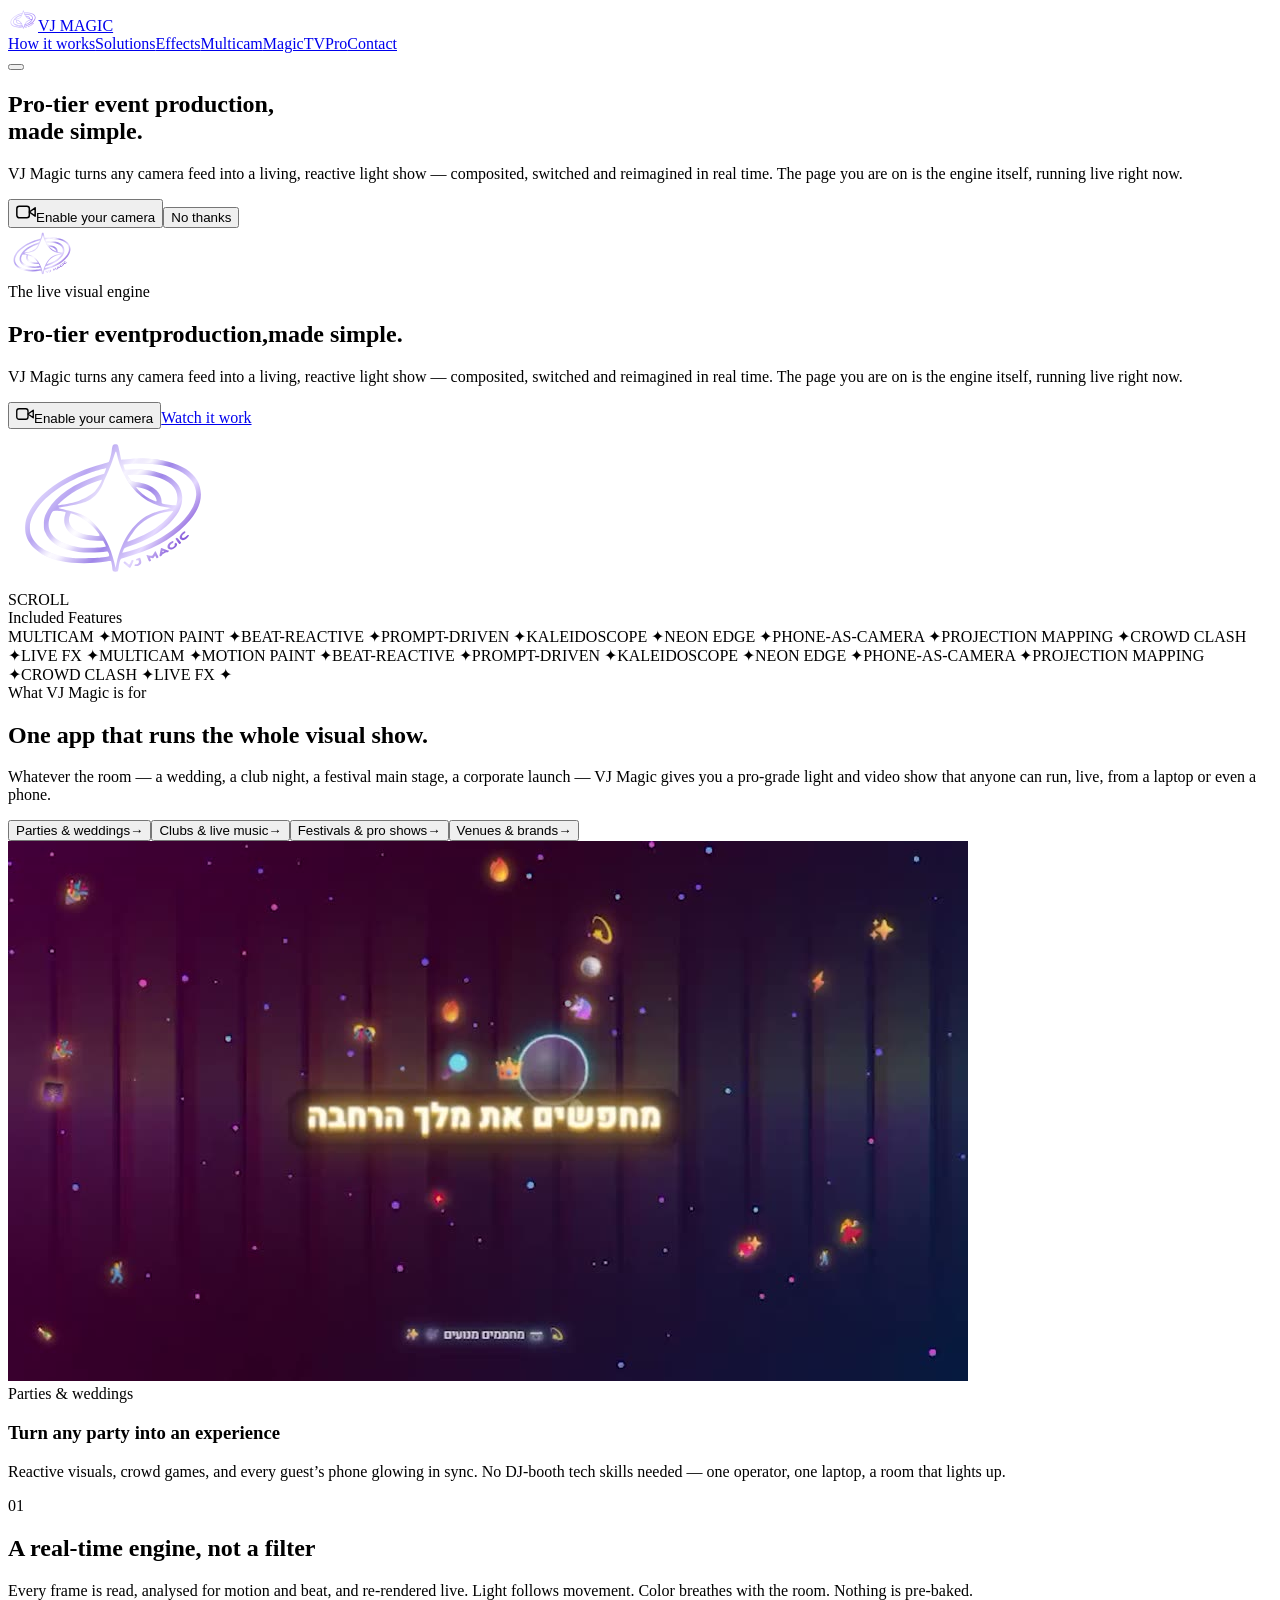
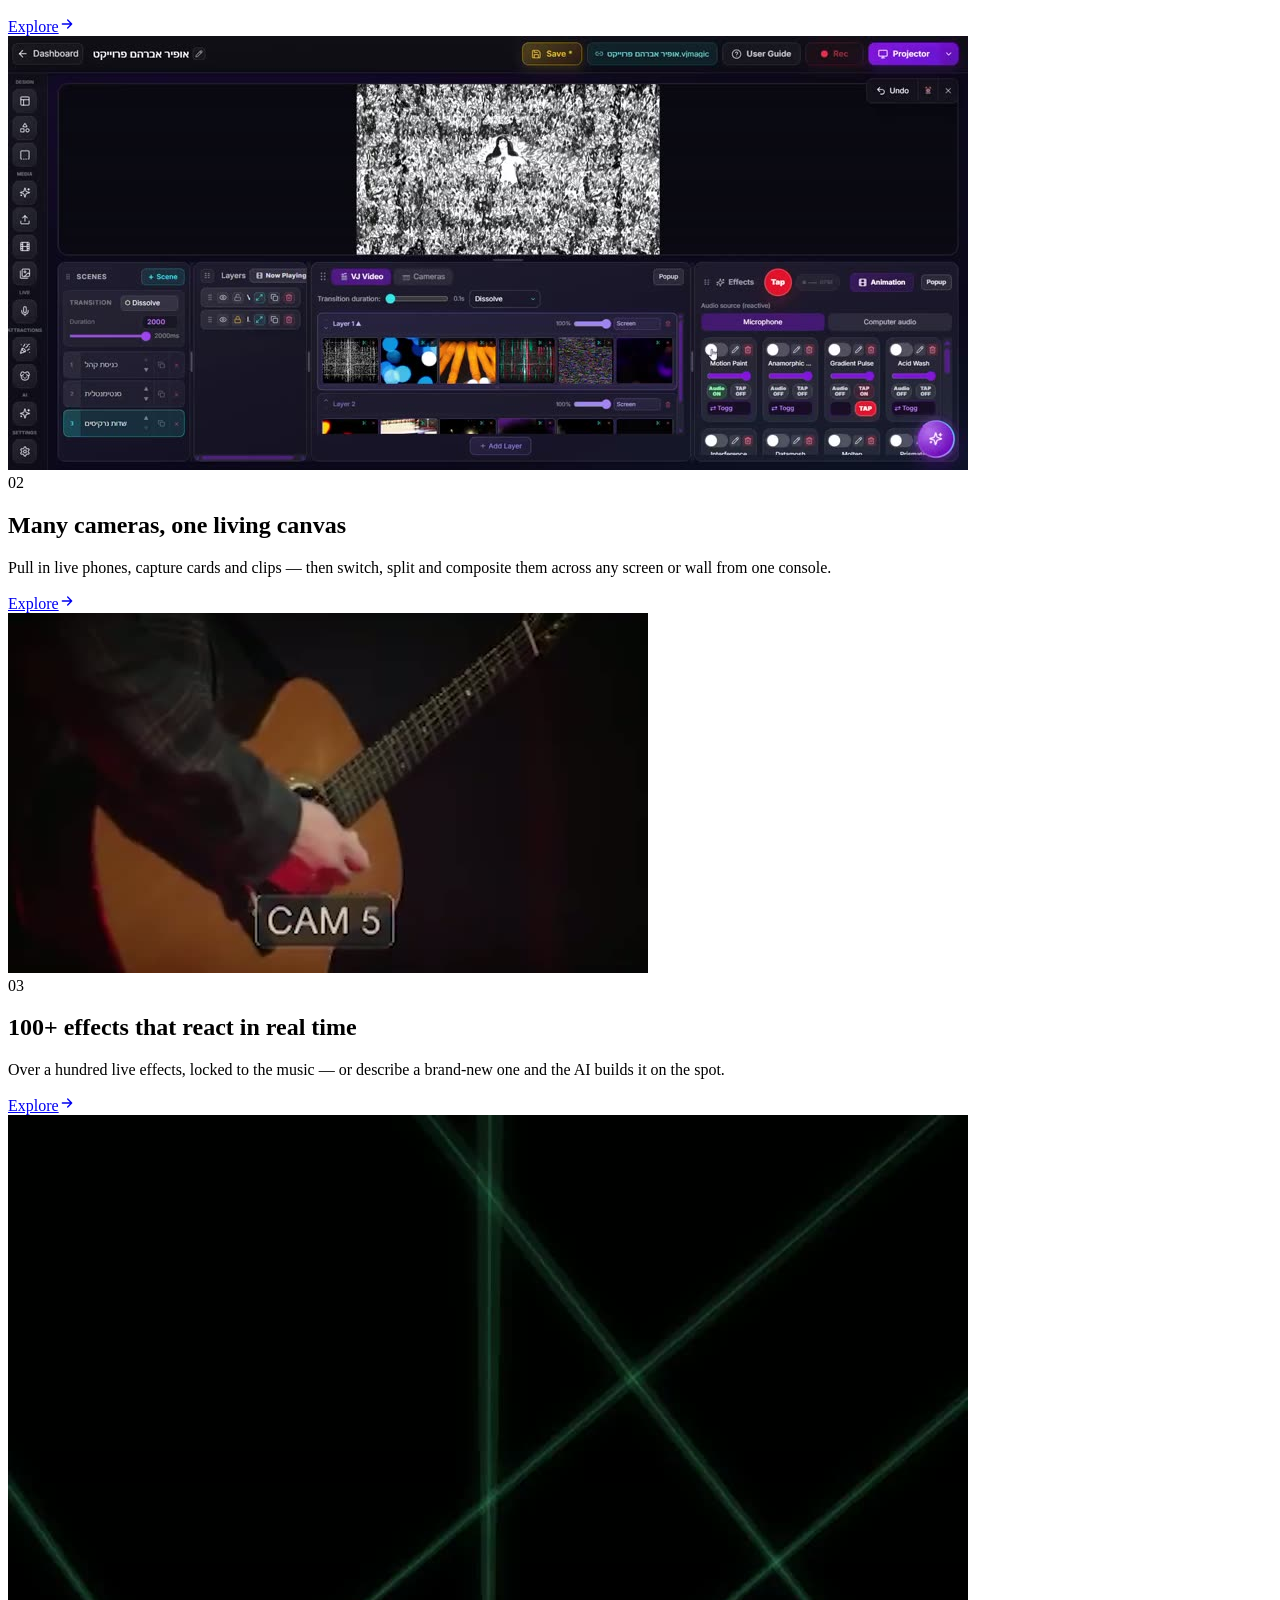
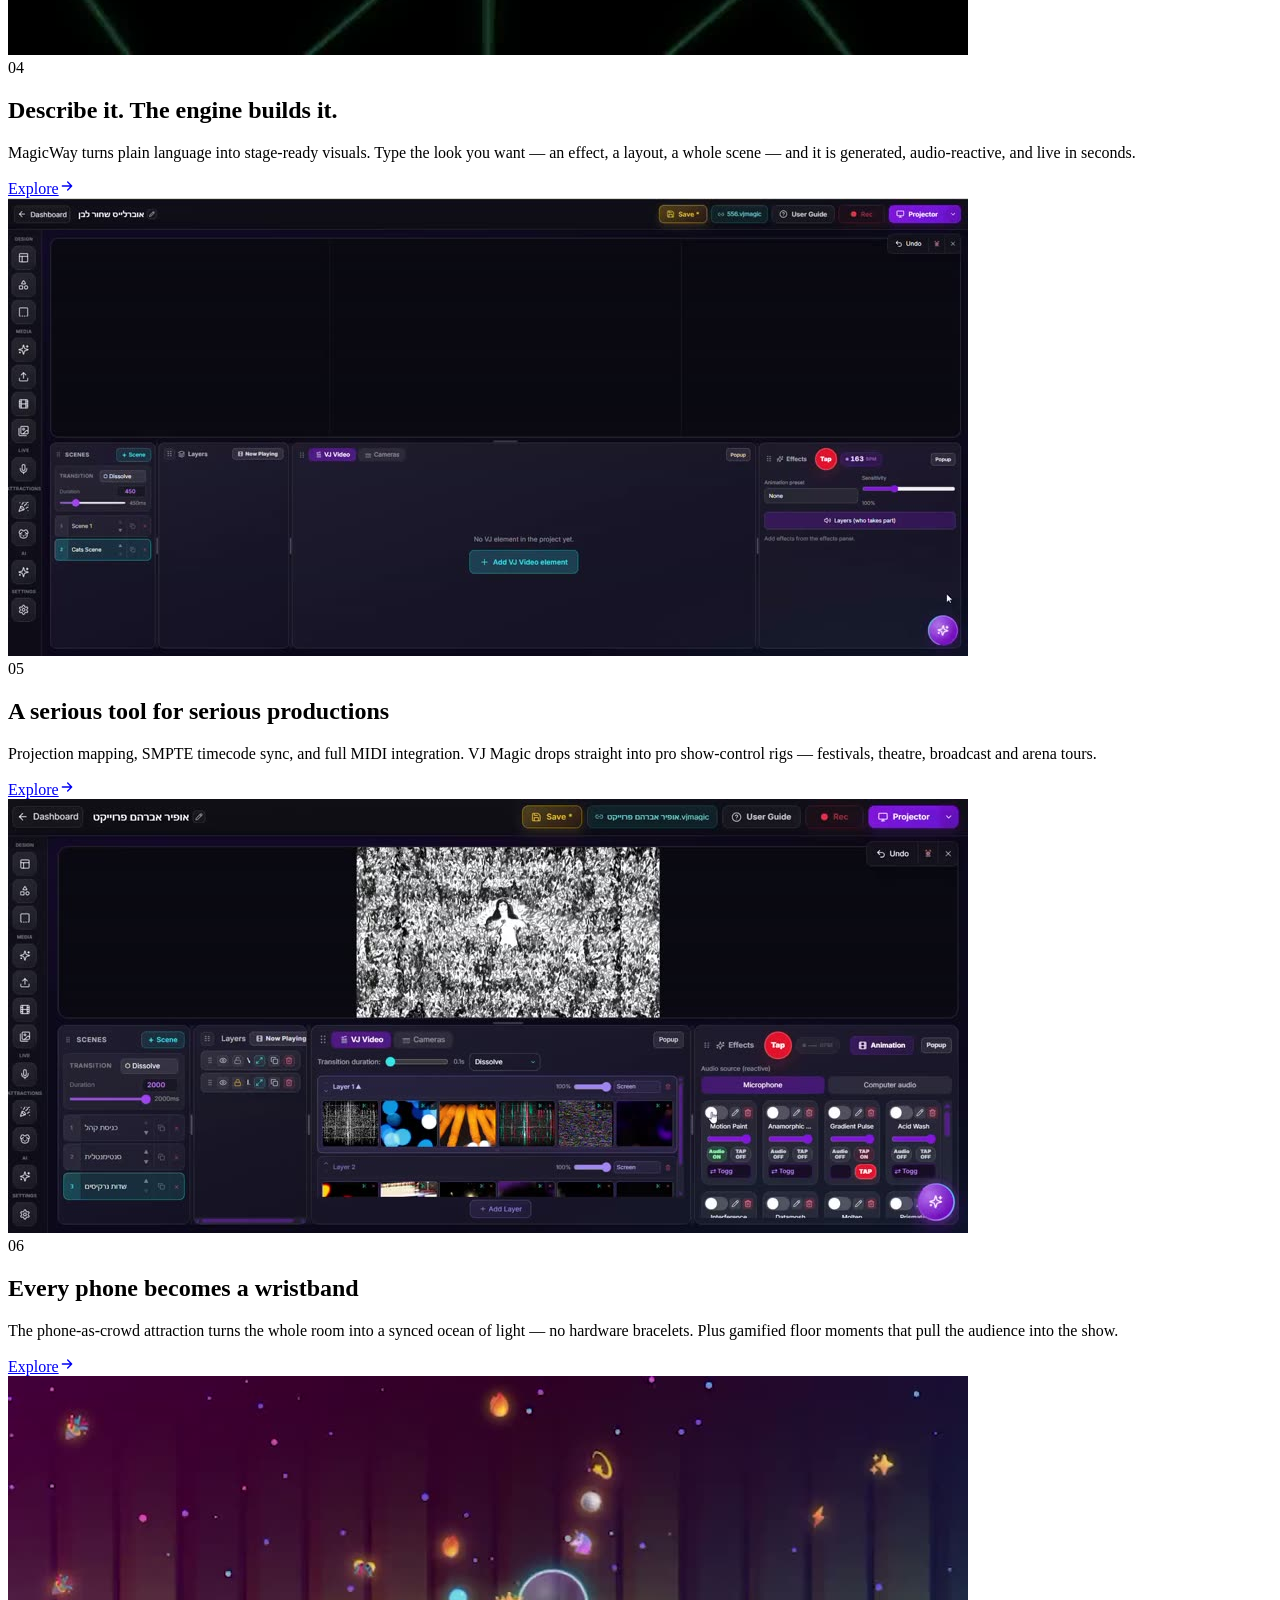
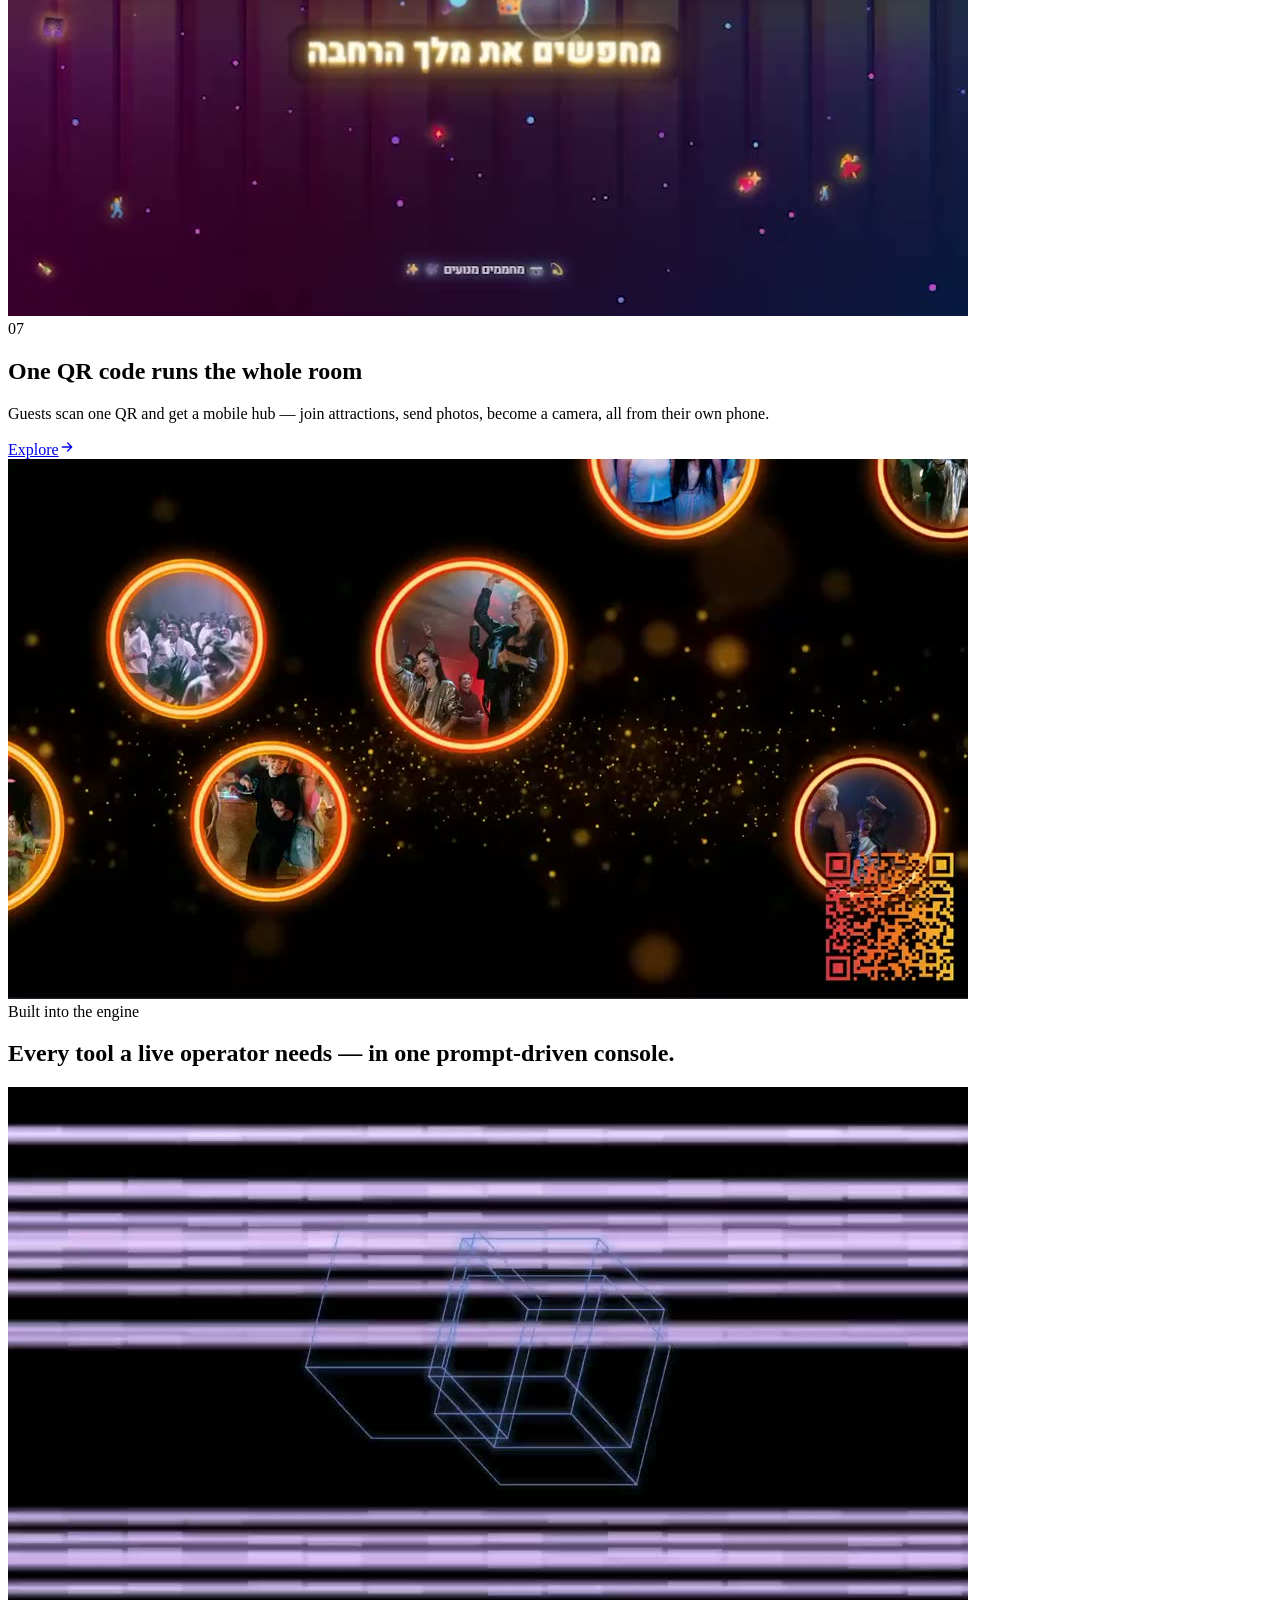
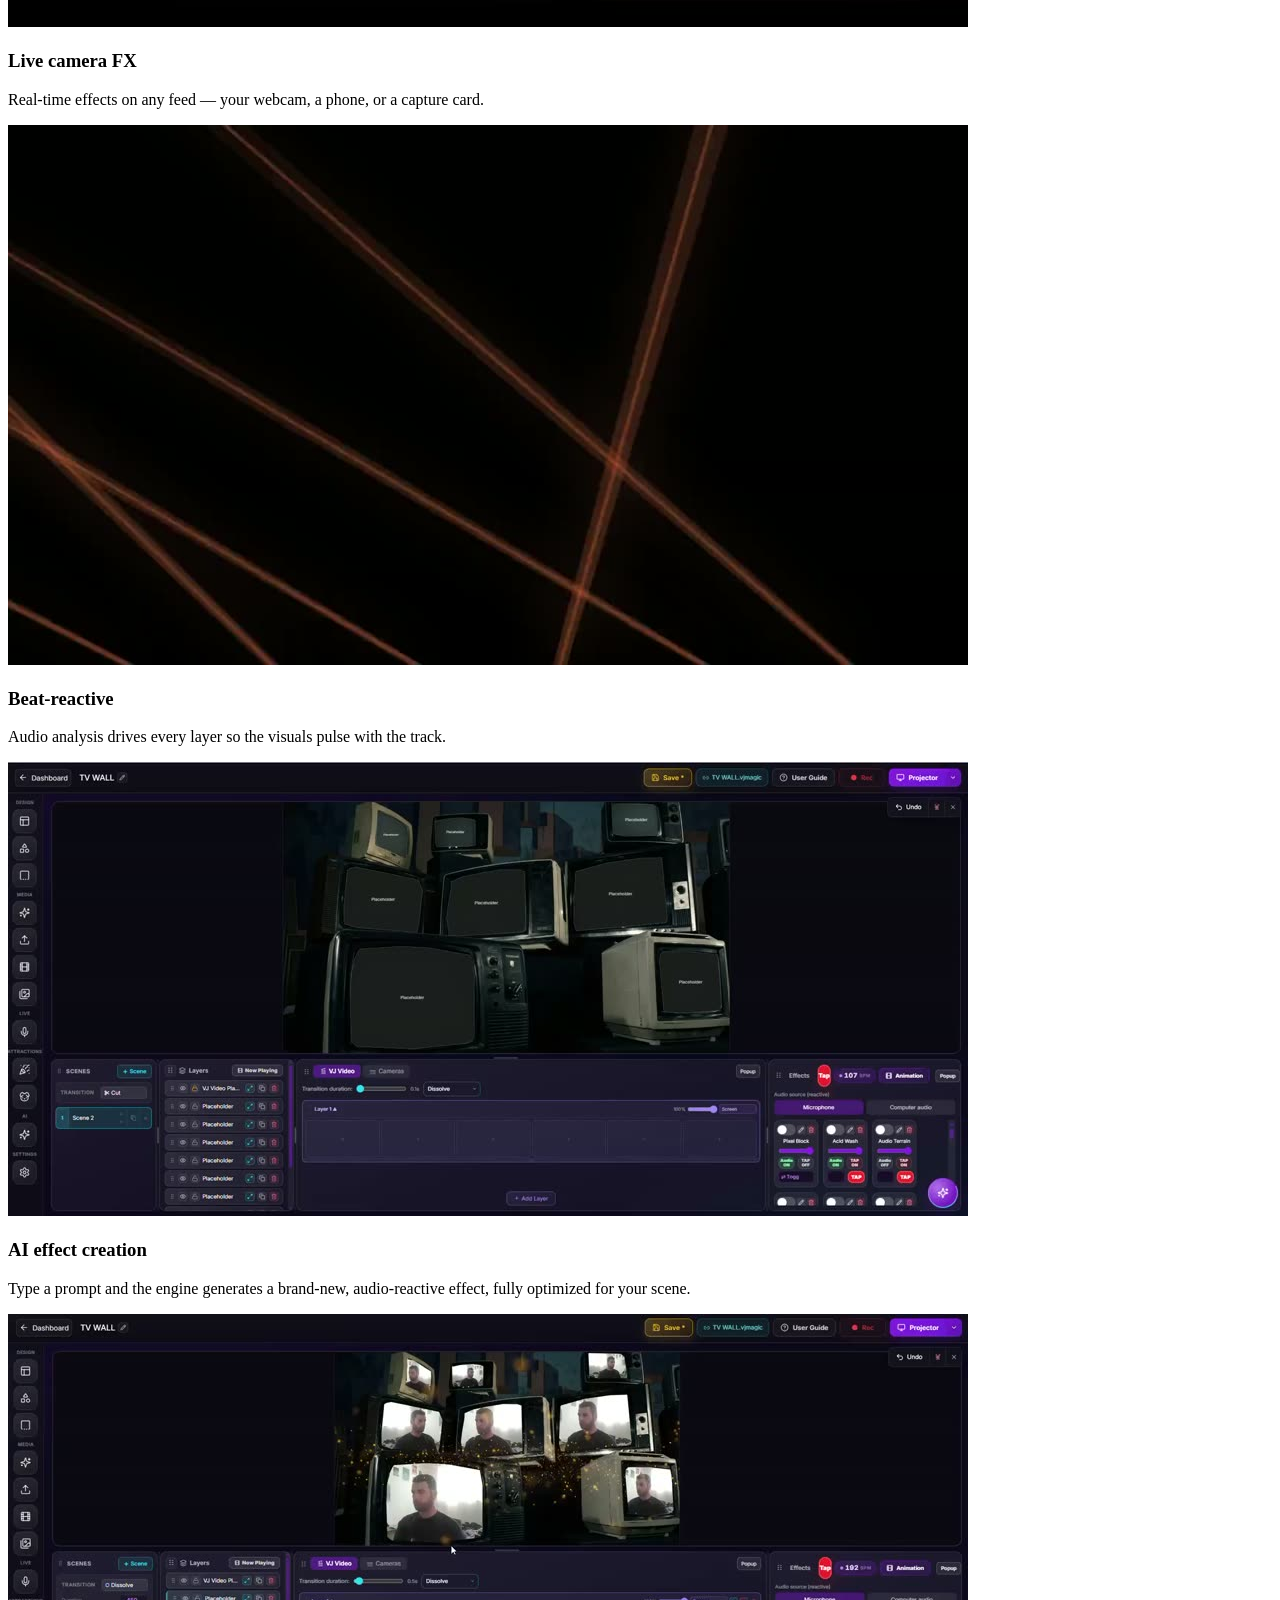
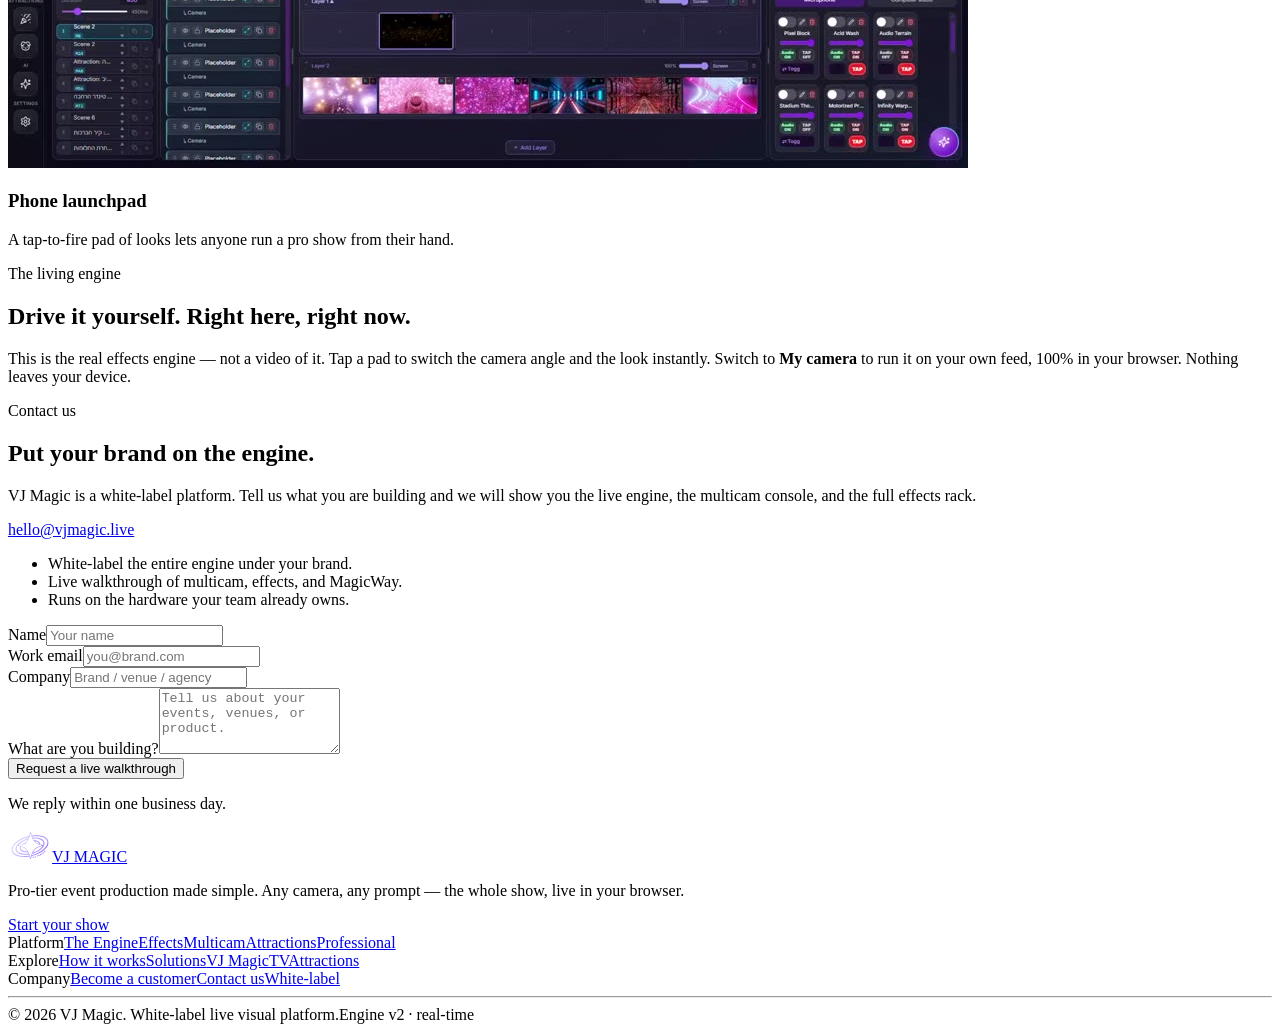
==== commit 5118eeeb: "Polish: refine hero subheadline copy" ====
--- a/index.html
+++ b/index.html
@@ -1 +1 @@
-<!DOCTYPE html><html lang="en"><head><meta charSet="utf-8"/><meta name="viewport" content="width=device-width, initial-scale=1"/><link rel="stylesheet" href="/vj-magic-site-v2/_next/static/css/502f530f8c2a12cb.css" data-precedence="next"/><link rel="preload" as="script" fetchPriority="low" href="/vj-magic-site-v2/_next/static/chunks/webpack-4412bbd7f3d5612b.js"/><script src="/vj-magic-site-v2/_next/static/chunks/fd9d1056-bef1823da86e40ac.js" async=""></script><script src="/vj-magic-site-v2/_next/static/chunks/23-e3a452d222a12273.js" async=""></script><script src="/vj-magic-site-v2/_next/static/chunks/main-app-4d22e9ab011d833d.js" async=""></script><script src="/vj-magic-site-v2/_next/static/chunks/c15bf2b0-c5f2ab0c4ce668d5.js" async=""></script><script src="/vj-magic-site-v2/_next/static/chunks/3-dc6d59a3ff46b452.js" async=""></script><script src="/vj-magic-site-v2/_next/static/chunks/366-756feae8b3d47aeb.js" async=""></script><script src="/vj-magic-site-v2/_next/static/chunks/453-ad06da03716d781c.js" async=""></script><script src="/vj-magic-site-v2/_next/static/chunks/app/page-96455afb84950861.js" async=""></script><script src="/vj-magic-site-v2/_next/static/chunks/app/layout-128de80305097ced.js" async=""></script><title>VJ Magic — The Live Visual Engine</title><meta name="description" content="VJ Magic turns any camera feed into a living, reactive light show — composited, switched, and reimagined in real time. The engine runs in your browser."/><script src="/vj-magic-site-v2/_next/static/chunks/polyfills-78c92fac7aa8fdd8.js" noModule=""></script></head><body class="grain"><header class="jsx-62e456d9d1cbd643 nav "><div class="jsx-62e456d9d1cbd643 nav-inner container"><a class="brand" aria-label="VJ Magic home" href="/vj-magic-site-v2/"><svg width="30" height="23" viewBox="0 0 600 450" fill="none" class="" role="img" aria-label="VJ Magic"><defs><linearGradient id="vjm-chrome-15" x1="40" y1="40" x2="560" y2="410" gradientUnits="userSpaceOnUse"><stop offset="0" stop-color="#F2EEFF"></stop><stop offset="0.42" stop-color="#C4B5FD"></stop><stop offset="0.74" stop-color="#A78BFA"></stop><stop offset="1" stop-color="#8A2BE2"></stop></linearGradient></defs><path d="M313.3,405.8C314.5,404.9 315.3,402.0 316.0,396.5C317.3,386.0 318.9,378.4 320.7,373.7C322.1,370.4 322.8,369.8 327.9,368.4C409.4,345.9 465.3,316.2 507.6,272.9C537.9,241.8 551.0,215.5 551.2,185.9C551.4,125.9 491.7,87.6 391.0,83.4C377.5,82.9 369.8,83.2 349.3,85.1C335.4,86.3 323.8,87.1 323.5,86.9C323.2,86.6 321.2,77.1 318.9,65.9C314.5,43.7 314.2,43.0 307.7,43.0C299.7,43.0 298.5,44.9 296.4,60.7C294.9,72.6 289.8,91.6 287.7,93.6C287.0,94.2 279.1,96.6 270.0,99.0C159.1,127.9 73.6,189.6 52.5,256.0C48.8,267.4 47.9,286.9 50.5,298.5C58.6,335.0 96.3,364.5 150.0,376.4C186.0,384.3 236.7,384.9 280.9,377.9C287.8,376.8 293.7,376.3 294.1,376.7C295.3,378.0 298.0,392.5 298.0,398.0C298.0,404.7 300.2,407.0 306.8,407.0C309.5,407.0 312.4,406.4 313.3,405.8ZM304.1,382.4C292.8,335.2 273.9,298.1 247.5,271.4C225.4,249.1 212.3,242.3 172.7,232.4C157.5,228.6 145.0,225.2 145.0,224.8C145.0,224.0 145.3,223.9 159.0,221.6C218.0,211.6 234.0,205.5 252.1,186.3C260.8,177.0 266.3,167.7 273.0,151.2C275.7,144.6 279.5,136.1 281.4,132.2C287.7,119.8 298.6,91.2 305.1,70.3C307.4,63.1 308.7,61.8 309.6,65.7C315.1,89.8 321.9,109.8 330.5,127.6C356.3,180.2 400.0,214.7 451.9,223.1C458.8,224.2 464.6,225.3 464.8,225.4C464.9,225.6 455.5,228.0 443.8,230.9C432.1,233.8 418.0,237.9 412.5,240.1C363.3,259.4 324.5,313.6 310.2,383.0L307.4,396.3L304.1,382.4ZM354.5,385.5C359.7,374.2 359.7,374.4 356.0,373.6C353.7,373.0 353.3,373.5 351.2,378.4C346.9,388.2 347.1,388.2 339.9,382.2C334.0,377.4 333.5,377.2 331.8,378.7C330.8,379.6 330.0,380.7 330.0,381.1C330.0,382.2 347.2,396.0 348.6,396.0C349.2,396.0 351.9,391.3 354.5,385.5ZM373.6,389.1C381.0,385.7 382.3,381.9 379.3,372.4C377.8,367.4 377.5,367.1 375.1,367.7C370.2,368.9 366.1,370.5 366.0,371.2C365.8,375.0 366.0,375.2 369.4,374.6C373.1,373.9 374.0,374.9 374.0,380.1C374.0,383.4 370.1,386.0 365.2,386.0C362.8,386.0 362.1,386.5 361.8,388.5C361.3,390.8 361.5,391.0 365.4,391.0C367.6,391.0 371.4,390.1 373.6,389.1ZM407.4,376.7C409.1,375.4 409.1,375.2 407.6,372.2C405.5,368.2 405.6,366.7 407.8,367.3C414.8,369.2 414.8,369.2 417.6,364.8L420.3,360.6L422.3,364.6C423.4,366.7 424.4,368.6 424.5,368.8C425.0,369.3 430.0,366.7 430.0,365.9C430.0,364.6 421.6,348.0 421.0,348.0C420.7,348.0 418.7,351.2 416.5,355.0C412.1,362.7 412.5,362.5 402.5,360.6C398.6,359.8 395.4,359.3 395.4,359.4C395.3,359.4 396.9,363.7 398.9,368.7C402.6,378.3 403.8,379.3 407.4,376.7ZM194.0,368.4C192.1,368.2 186.0,367.5 180.5,366.9C119.7,360.5 77.8,336.4 65.3,300.8C62.0,291.6 61.6,274.3 64.3,264.4C79.6,208.8 149.2,152.7 240.7,122.1C254.0,117.6 279.9,110.6 280.6,111.3C280.8,111.5 279.6,115.1 277.9,119.2L274.8,126.8L258.2,132.3C187.5,155.5 138.6,188.9 114.1,230.9C105.1,246.2 102.5,255.4 102.5,272.0C102.5,284.7 102.7,285.9 105.6,293.0C118.3,324.5 150.0,343.6 201.0,350.6C221.9,353.5 262.1,352.9 281.7,349.4C284.6,348.8 285.0,349.1 286.9,352.9C288.1,355.1 289.0,358.2 289.0,359.9C289.0,363.2 288.7,363.2 265.3,366.6C255.0,368.0 202.5,369.4 194.0,368.4ZM439.2,360.8C439.6,357.7 451.5,350.8 455.1,351.5C457.1,352.0 457.9,351.6 458.8,349.5C459.7,347.5 459.7,346.8 458.7,346.5C458.1,346.3 453.0,344.5 447.6,342.5C442.1,340.6 437.5,339.2 437.3,339.4C436.7,340.0 433.0,358.9 433.0,361.2C433.0,364.1 438.8,363.7 439.2,360.8ZM327.0,352.7C327.1,352.0 328.3,348.7 329.8,345.2C332.5,339.0 332.5,339.0 346.5,334.1C397.9,316.3 435.3,294.9 462.5,267.5C488.0,241.8 498.9,218.7 497.7,193.0C495.2,143.0 440.7,113.4 354.4,115.2L334.0,115.6L331.8,108.8C330.6,105.1 329.8,101.8 330.1,101.6C331.0,100.6 347.4,99.0 364.8,98.0C412.5,95.5 457.3,102.6 487.2,117.6C521.4,134.7 539.6,160.5 537.6,189.0C533.9,243.5 467.0,305.0 374.0,339.5C353.2,347.2 327.0,354.6 327.0,352.7ZM441.0,349.0C441.0,346.9 442.6,346.4 444.9,347.9C446.0,348.6 445.9,349.0 444.2,349.9C441.4,351.4 441.0,351.3 441.0,349.0ZM472.8,341.4C481.3,337.2 485.4,330.3 482.0,326.1C480.1,323.9 479.9,323.8 477.5,325.4C475.4,326.8 475.1,327.4 476.1,329.1C478.4,333.5 467.5,340.3 463.5,337.0C460.2,334.3 463.6,327.9 469.7,325.4C473.0,324.0 473.7,322.6 472.1,320.1C471.4,319.0 470.2,319.3 466.0,321.6C456.3,326.9 452.6,336.7 458.5,341.7C462.0,344.7 466.3,344.6 472.8,341.4ZM214.5,338.3C193.8,336.4 168.3,329.7 152.4,321.9C118.1,305.2 107.3,276.0 123.0,242.7C127.2,233.8 129.1,232.6 138.8,232.9C145.9,233.0 163.4,236.0 164.6,237.3C164.9,237.6 164.4,239.9 163.6,242.4C148.8,286.0 188.3,318.5 255.6,318.3L271.6,318.3L275.9,326.2C278.6,331.2 279.9,334.5 279.3,335.1C276.5,337.9 233.5,340.0 214.5,338.3ZM493.5,326.0C495.2,324.1 495.1,323.9 489.5,317.0C482.5,308.4 483.0,308.8 480.2,311.1C477.8,312.9 477.8,312.9 483.6,320.5C489.9,328.6 490.7,329.1 493.5,326.0ZM341.3,319.6C342.8,315.6 358.9,291.5 365.4,283.4C381.5,263.3 414.2,244.2 443.5,237.6C453.2,235.4 471.1,232.8 471.7,233.4C472.7,234.3 460.5,248.7 449.6,259.5C426.5,282.4 400.0,298.7 360.5,314.3C343.1,321.2 340.4,321.9 341.3,319.6ZM505.9,315.1C510.1,312.9 517.0,305.8 517.0,303.5C517.0,300.7 512.9,302.0 509.2,305.9C505.0,310.3 500.8,311.9 498.5,310.0C495.1,307.2 498.1,300.5 504.1,297.5C507.1,295.9 507.6,294.5 506.1,292.2C504.2,289.2 494.5,297.3 491.5,304.3C487.6,313.7 496.1,320.1 505.9,315.1ZM246.0,304.3C220.8,301.9 213.1,300.1 200.3,293.9C177.3,282.9 168.3,262.4 177.9,243.3L179.5,240.1L188.2,243.0C213.4,251.5 239.5,271.2 257.4,295.4C264.7,305.2 263.6,306.1 246.0,304.3ZM150.5,208.1C175.2,184.1 213.7,162.1 256.0,147.8C269.3,143.4 268.0,143.6 268.0,145.5C268.0,150.1 253.6,172.5 245.8,180.1C237.9,187.7 213.0,201.3 197.5,206.3C185.0,210.4 149.5,217.3 142.2,217.0C141.8,217.0 145.6,213.0 150.5,208.1ZM455.1,214.8C439.2,212.1 439.0,212.0 439.0,206.8C439.0,196.1 433.3,183.4 424.7,174.9C411.6,161.7 393.3,154.3 364.5,150.5C351.3,148.7 351.8,149.1 346.2,139.5C340.6,130.1 340.5,130.3 351.7,129.3C373.2,127.5 397.0,129.5 418.7,135.1C467.9,147.7 490.6,174.3 482.4,210.1L480.8,217.0L473.7,216.9C469.7,216.9 461.4,215.9 455.1,214.8ZM415.9,203.6C401.0,197.5 386.9,187.8 373.8,174.8C364.6,165.6 364.3,164.6 370.8,165.5C399.9,169.6 421.2,184.1 424.5,202.2C425.4,206.9 424.2,207.1 415.9,203.6Z" fill="url(#vjm-chrome-15)" fill-rule="evenodd"></path></svg><span class="jsx-62e456d9d1cbd643 wordmark">VJ MAGIC</span></a><nav aria-label="Primary" class="jsx-62e456d9d1cbd643 links"><a class="link" href="/vj-magic-site-v2/how-it-works/">How it works</a><a class="link" href="/vj-magic-site-v2/solutions/">Solutions</a><a class="link" href="/vj-magic-site-v2/effects/">Effects</a><a class="link" href="/vj-magic-site-v2/multicam/">Multicam</a><a class="link" href="/vj-magic-site-v2/magictv/">MagicTV</a><a class="link" href="/vj-magic-site-v2/professional/">Pro</a><a class="link" href="/vj-magic-site-v2/#contact">Contact</a></nav><div class="jsx-62e456d9d1cbd643 right"><button aria-label="Menu" class="jsx-62e456d9d1cbd643 burger"><span class="jsx-62e456d9d1cbd643"></span><span class="jsx-62e456d9d1cbd643"></span><span class="jsx-62e456d9d1cbd643"></span></button></div></div></header><main><div aria-hidden="false" class="jsx-b33e8d5896a0d47a pfeed hero "><div class="jsx-b33e8d5896a0d47a pfeed-inner"><!--$!--><template data-dgst="BAILOUT_TO_CLIENT_SIDE_RENDERING"></template><!--/$--></div></div><section id="top" class="jsx-2e0be9b0ebc64f07 hero"><div role="dialog" aria-label="Enable your camera" class="jsx-2e0be9b0ebc64f07 intro "><div aria-hidden="true" class="jsx-2e0be9b0ebc64f07 intro-glow"></div><div class="jsx-2e0be9b0ebc64f07 intro-inner"><div class="jsx-2e0be9b0ebc64f07 intro-copy"><h2 class="jsx-2e0be9b0ebc64f07 intro-headline">Pro-tier event production,<br class="jsx-2e0be9b0ebc64f07"/><span class="jsx-2e0be9b0ebc64f07 grad-text">made simple.</span></h2><p class="jsx-2e0be9b0ebc64f07 intro-sub">VJ Magic turns any camera feed into a living, reactive light show — composited, switched, and reimagined in real time. This page you are looking at is the engine. It is already running.</p></div><div class="jsx-2e0be9b0ebc64f07 intro-actions"><button class="jsx-2e0be9b0ebc64f07 btn btn-primary intro-enable "><span aria-hidden="true" class="jsx-2e0be9b0ebc64f07 ie-icon"><svg width="20" height="20" viewBox="0 0 24 24" fill="none" class="jsx-2e0be9b0ebc64f07"><path d="M23 7l-7 5 7 5V7z" stroke="currentColor" stroke-width="1.8" stroke-linecap="round" stroke-linejoin="round" class="jsx-2e0be9b0ebc64f07"></path><rect x="1" y="5" width="15" height="14" rx="3" stroke="currentColor" stroke-width="1.8" class="jsx-2e0be9b0ebc64f07"></rect></svg></span>Enable your camera</button><button class="jsx-2e0be9b0ebc64f07 btn btn-ghost intro-skip">No thanks</button></div><svg width="68" height="51" viewBox="0 0 600 450" fill="none" class="intro-logo" role="img" aria-label="VJ Magic"><defs><linearGradient id="vjm-metal-16" x1="60" y1="30" x2="540" y2="420" gradientUnits="userSpaceOnUse"><stop offset="0" stop-color="#FFFFFF"></stop><stop offset="0.16" stop-color="#E9E2FF"></stop><stop offset="0.30" stop-color="#B9A6F2"></stop><stop offset="0.44" stop-color="#F4F0FF"></stop><stop offset="0.58" stop-color="#9F86E8"></stop><stop offset="0.72" stop-color="#E5DAFF"></stop><stop offset="0.86" stop-color="#7C4DD6"></stop><stop offset="1" stop-color="#C9BBF7"></stop></linearGradient><linearGradient id="vjm-spec-16" x1="120" y1="60" x2="420" y2="380" gradientUnits="userSpaceOnUse"><stop offset="0" stop-color="#FFFFFF" stop-opacity="0"></stop><stop offset="0.42" stop-color="#FFFFFF" stop-opacity="0"></stop><stop offset="0.50" stop-color="#FFFFFF" stop-opacity="0.85"></stop><stop offset="0.58" stop-color="#FFFFFF" stop-opacity="0"></stop><stop offset="1" stop-color="#FFFFFF" stop-opacity="0"></stop></linearGradient></defs><path d="M313.3,405.8C314.5,404.9 315.3,402.0 316.0,396.5C317.3,386.0 318.9,378.4 320.7,373.7C322.1,370.4 322.8,369.8 327.9,368.4C409.4,345.9 465.3,316.2 507.6,272.9C537.9,241.8 551.0,215.5 551.2,185.9C551.4,125.9 491.7,87.6 391.0,83.4C377.5,82.9 369.8,83.2 349.3,85.1C335.4,86.3 323.8,87.1 323.5,86.9C323.2,86.6 321.2,77.1 318.9,65.9C314.5,43.7 314.2,43.0 307.7,43.0C299.7,43.0 298.5,44.9 296.4,60.7C294.9,72.6 289.8,91.6 287.7,93.6C287.0,94.2 279.1,96.6 270.0,99.0C159.1,127.9 73.6,189.6 52.5,256.0C48.8,267.4 47.9,286.9 50.5,298.5C58.6,335.0 96.3,364.5 150.0,376.4C186.0,384.3 236.7,384.9 280.9,377.9C287.8,376.8 293.7,376.3 294.1,376.7C295.3,378.0 298.0,392.5 298.0,398.0C298.0,404.7 300.2,407.0 306.8,407.0C309.5,407.0 312.4,406.4 313.3,405.8ZM304.1,382.4C292.8,335.2 273.9,298.1 247.5,271.4C225.4,249.1 212.3,242.3 172.7,232.4C157.5,228.6 145.0,225.2 145.0,224.8C145.0,224.0 145.3,223.9 159.0,221.6C218.0,211.6 234.0,205.5 252.1,186.3C260.8,177.0 266.3,167.7 273.0,151.2C275.7,144.6 279.5,136.1 281.4,132.2C287.7,119.8 298.6,91.2 305.1,70.3C307.4,63.1 308.7,61.8 309.6,65.7C315.1,89.8 321.9,109.8 330.5,127.6C356.3,180.2 400.0,214.7 451.9,223.1C458.8,224.2 464.6,225.3 464.8,225.4C464.9,225.6 455.5,228.0 443.8,230.9C432.1,233.8 418.0,237.9 412.5,240.1C363.3,259.4 324.5,313.6 310.2,383.0L307.4,396.3L304.1,382.4ZM354.5,385.5C359.7,374.2 359.7,374.4 356.0,373.6C353.7,373.0 353.3,373.5 351.2,378.4C346.9,388.2 347.1,388.2 339.9,382.2C334.0,377.4 333.5,377.2 331.8,378.7C330.8,379.6 330.0,380.7 330.0,381.1C330.0,382.2 347.2,396.0 348.6,396.0C349.2,396.0 351.9,391.3 354.5,385.5ZM373.6,389.1C381.0,385.7 382.3,381.9 379.3,372.4C377.8,367.4 377.5,367.1 375.1,367.7C370.2,368.9 366.1,370.5 366.0,371.2C365.8,375.0 366.0,375.2 369.4,374.6C373.1,373.9 374.0,374.9 374.0,380.1C374.0,383.4 370.1,386.0 365.2,386.0C362.8,386.0 362.1,386.5 361.8,388.5C361.3,390.8 361.5,391.0 365.4,391.0C367.6,391.0 371.4,390.1 373.6,389.1ZM407.4,376.7C409.1,375.4 409.1,375.2 407.6,372.2C405.5,368.2 405.6,366.7 407.8,367.3C414.8,369.2 414.8,369.2 417.6,364.8L420.3,360.6L422.3,364.6C423.4,366.7 424.4,368.6 424.5,368.8C425.0,369.3 430.0,366.7 430.0,365.9C430.0,364.6 421.6,348.0 421.0,348.0C420.7,348.0 418.7,351.2 416.5,355.0C412.1,362.7 412.5,362.5 402.5,360.6C398.6,359.8 395.4,359.3 395.4,359.4C395.3,359.4 396.9,363.7 398.9,368.7C402.6,378.3 403.8,379.3 407.4,376.7ZM194.0,368.4C192.1,368.2 186.0,367.5 180.5,366.9C119.7,360.5 77.8,336.4 65.3,300.8C62.0,291.6 61.6,274.3 64.3,264.4C79.6,208.8 149.2,152.7 240.7,122.1C254.0,117.6 279.9,110.6 280.6,111.3C280.8,111.5 279.6,115.1 277.9,119.2L274.8,126.8L258.2,132.3C187.5,155.5 138.6,188.9 114.1,230.9C105.1,246.2 102.5,255.4 102.5,272.0C102.5,284.7 102.7,285.9 105.6,293.0C118.3,324.5 150.0,343.6 201.0,350.6C221.9,353.5 262.1,352.9 281.7,349.4C284.6,348.8 285.0,349.1 286.9,352.9C288.1,355.1 289.0,358.2 289.0,359.9C289.0,363.2 288.7,363.2 265.3,366.6C255.0,368.0 202.5,369.4 194.0,368.4ZM439.2,360.8C439.6,357.7 451.5,350.8 455.1,351.5C457.1,352.0 457.9,351.6 458.8,349.5C459.7,347.5 459.7,346.8 458.7,346.5C458.1,346.3 453.0,344.5 447.6,342.5C442.1,340.6 437.5,339.2 437.3,339.4C436.7,340.0 433.0,358.9 433.0,361.2C433.0,364.1 438.8,363.7 439.2,360.8ZM327.0,352.7C327.1,352.0 328.3,348.7 329.8,345.2C332.5,339.0 332.5,339.0 346.5,334.1C397.9,316.3 435.3,294.9 462.5,267.5C488.0,241.8 498.9,218.7 497.7,193.0C495.2,143.0 440.7,113.4 354.4,115.2L334.0,115.6L331.8,108.8C330.6,105.1 329.8,101.8 330.1,101.6C331.0,100.6 347.4,99.0 364.8,98.0C412.5,95.5 457.3,102.6 487.2,117.6C521.4,134.7 539.6,160.5 537.6,189.0C533.9,243.5 467.0,305.0 374.0,339.5C353.2,347.2 327.0,354.6 327.0,352.7ZM441.0,349.0C441.0,346.9 442.6,346.4 444.9,347.9C446.0,348.6 445.9,349.0 444.2,349.9C441.4,351.4 441.0,351.3 441.0,349.0ZM472.8,341.4C481.3,337.2 485.4,330.3 482.0,326.1C480.1,323.9 479.9,323.8 477.5,325.4C475.4,326.8 475.1,327.4 476.1,329.1C478.4,333.5 467.5,340.3 463.5,337.0C460.2,334.3 463.6,327.9 469.7,325.4C473.0,324.0 473.7,322.6 472.1,320.1C471.4,319.0 470.2,319.3 466.0,321.6C456.3,326.9 452.6,336.7 458.5,341.7C462.0,344.7 466.3,344.6 472.8,341.4ZM214.5,338.3C193.8,336.4 168.3,329.7 152.4,321.9C118.1,305.2 107.3,276.0 123.0,242.7C127.2,233.8 129.1,232.6 138.8,232.9C145.9,233.0 163.4,236.0 164.6,237.3C164.9,237.6 164.4,239.9 163.6,242.4C148.8,286.0 188.3,318.5 255.6,318.3L271.6,318.3L275.9,326.2C278.6,331.2 279.9,334.5 279.3,335.1C276.5,337.9 233.5,340.0 214.5,338.3ZM493.5,326.0C495.2,324.1 495.1,323.9 489.5,317.0C482.5,308.4 483.0,308.8 480.2,311.1C477.8,312.9 477.8,312.9 483.6,320.5C489.9,328.6 490.7,329.1 493.5,326.0ZM341.3,319.6C342.8,315.6 358.9,291.5 365.4,283.4C381.5,263.3 414.2,244.2 443.5,237.6C453.2,235.4 471.1,232.8 471.7,233.4C472.7,234.3 460.5,248.7 449.6,259.5C426.5,282.4 400.0,298.7 360.5,314.3C343.1,321.2 340.4,321.9 341.3,319.6ZM505.9,315.1C510.1,312.9 517.0,305.8 517.0,303.5C517.0,300.7 512.9,302.0 509.2,305.9C505.0,310.3 500.8,311.9 498.5,310.0C495.1,307.2 498.1,300.5 504.1,297.5C507.1,295.9 507.6,294.5 506.1,292.2C504.2,289.2 494.5,297.3 491.5,304.3C487.6,313.7 496.1,320.1 505.9,315.1ZM246.0,304.3C220.8,301.9 213.1,300.1 200.3,293.9C177.3,282.9 168.3,262.4 177.9,243.3L179.5,240.1L188.2,243.0C213.4,251.5 239.5,271.2 257.4,295.4C264.7,305.2 263.6,306.1 246.0,304.3ZM150.5,208.1C175.2,184.1 213.7,162.1 256.0,147.8C269.3,143.4 268.0,143.6 268.0,145.5C268.0,150.1 253.6,172.5 245.8,180.1C237.9,187.7 213.0,201.3 197.5,206.3C185.0,210.4 149.5,217.3 142.2,217.0C141.8,217.0 145.6,213.0 150.5,208.1ZM455.1,214.8C439.2,212.1 439.0,212.0 439.0,206.8C439.0,196.1 433.3,183.4 424.7,174.9C411.6,161.7 393.3,154.3 364.5,150.5C351.3,148.7 351.8,149.1 346.2,139.5C340.6,130.1 340.5,130.3 351.7,129.3C373.2,127.5 397.0,129.5 418.7,135.1C467.9,147.7 490.6,174.3 482.4,210.1L480.8,217.0L473.7,216.9C469.7,216.9 461.4,215.9 455.1,214.8ZM415.9,203.6C401.0,197.5 386.9,187.8 373.8,174.8C364.6,165.6 364.3,164.6 370.8,165.5C399.9,169.6 421.2,184.1 424.5,202.2C425.4,206.9 424.2,207.1 415.9,203.6Z" fill="url(#vjm-metal-16)" fill-rule="evenodd"></path><path d="M313.3,405.8C314.5,404.9 315.3,402.0 316.0,396.5C317.3,386.0 318.9,378.4 320.7,373.7C322.1,370.4 322.8,369.8 327.9,368.4C409.4,345.9 465.3,316.2 507.6,272.9C537.9,241.8 551.0,215.5 551.2,185.9C551.4,125.9 491.7,87.6 391.0,83.4C377.5,82.9 369.8,83.2 349.3,85.1C335.4,86.3 323.8,87.1 323.5,86.9C323.2,86.6 321.2,77.1 318.9,65.9C314.5,43.7 314.2,43.0 307.7,43.0C299.7,43.0 298.5,44.9 296.4,60.7C294.9,72.6 289.8,91.6 287.7,93.6C287.0,94.2 279.1,96.6 270.0,99.0C159.1,127.9 73.6,189.6 52.5,256.0C48.8,267.4 47.9,286.9 50.5,298.5C58.6,335.0 96.3,364.5 150.0,376.4C186.0,384.3 236.7,384.9 280.9,377.9C287.8,376.8 293.7,376.3 294.1,376.7C295.3,378.0 298.0,392.5 298.0,398.0C298.0,404.7 300.2,407.0 306.8,407.0C309.5,407.0 312.4,406.4 313.3,405.8ZM304.1,382.4C292.8,335.2 273.9,298.1 247.5,271.4C225.4,249.1 212.3,242.3 172.7,232.4C157.5,228.6 145.0,225.2 145.0,224.8C145.0,224.0 145.3,223.9 159.0,221.6C218.0,211.6 234.0,205.5 252.1,186.3C260.8,177.0 266.3,167.7 273.0,151.2C275.7,144.6 279.5,136.1 281.4,132.2C287.7,119.8 298.6,91.2 305.1,70.3C307.4,63.1 308.7,61.8 309.6,65.7C315.1,89.8 321.9,109.8 330.5,127.6C356.3,180.2 400.0,214.7 451.9,223.1C458.8,224.2 464.6,225.3 464.8,225.4C464.9,225.6 455.5,228.0 443.8,230.9C432.1,233.8 418.0,237.9 412.5,240.1C363.3,259.4 324.5,313.6 310.2,383.0L307.4,396.3L304.1,382.4ZM354.5,385.5C359.7,374.2 359.7,374.4 356.0,373.6C353.7,373.0 353.3,373.5 351.2,378.4C346.9,388.2 347.1,388.2 339.9,382.2C334.0,377.4 333.5,377.2 331.8,378.7C330.8,379.6 330.0,380.7 330.0,381.1C330.0,382.2 347.2,396.0 348.6,396.0C349.2,396.0 351.9,391.3 354.5,385.5ZM373.6,389.1C381.0,385.7 382.3,381.9 379.3,372.4C377.8,367.4 377.5,367.1 375.1,367.7C370.2,368.9 366.1,370.5 366.0,371.2C365.8,375.0 366.0,375.2 369.4,374.6C373.1,373.9 374.0,374.9 374.0,380.1C374.0,383.4 370.1,386.0 365.2,386.0C362.8,386.0 362.1,386.5 361.8,388.5C361.3,390.8 361.5,391.0 365.4,391.0C367.6,391.0 371.4,390.1 373.6,389.1ZM407.4,376.7C409.1,375.4 409.1,375.2 407.6,372.2C405.5,368.2 405.6,366.7 407.8,367.3C414.8,369.2 414.8,369.2 417.6,364.8L420.3,360.6L422.3,364.6C423.4,366.7 424.4,368.6 424.5,368.8C425.0,369.3 430.0,366.7 430.0,365.9C430.0,364.6 421.6,348.0 421.0,348.0C420.7,348.0 418.7,351.2 416.5,355.0C412.1,362.7 412.5,362.5 402.5,360.6C398.6,359.8 395.4,359.3 395.4,359.4C395.3,359.4 396.9,363.7 398.9,368.7C402.6,378.3 403.8,379.3 407.4,376.7ZM194.0,368.4C192.1,368.2 186.0,367.5 180.5,366.9C119.7,360.5 77.8,336.4 65.3,300.8C62.0,291.6 61.6,274.3 64.3,264.4C79.6,208.8 149.2,152.7 240.7,122.1C254.0,117.6 279.9,110.6 280.6,111.3C280.8,111.5 279.6,115.1 277.9,119.2L274.8,126.8L258.2,132.3C187.5,155.5 138.6,188.9 114.1,230.9C105.1,246.2 102.5,255.4 102.5,272.0C102.5,284.7 102.7,285.9 105.6,293.0C118.3,324.5 150.0,343.6 201.0,350.6C221.9,353.5 262.1,352.9 281.7,349.4C284.6,348.8 285.0,349.1 286.9,352.9C288.1,355.1 289.0,358.2 289.0,359.9C289.0,363.2 288.7,363.2 265.3,366.6C255.0,368.0 202.5,369.4 194.0,368.4ZM439.2,360.8C439.6,357.7 451.5,350.8 455.1,351.5C457.1,352.0 457.9,351.6 458.8,349.5C459.7,347.5 459.7,346.8 458.7,346.5C458.1,346.3 453.0,344.5 447.6,342.5C442.1,340.6 437.5,339.2 437.3,339.4C436.7,340.0 433.0,358.9 433.0,361.2C433.0,364.1 438.8,363.7 439.2,360.8ZM327.0,352.7C327.1,352.0 328.3,348.7 329.8,345.2C332.5,339.0 332.5,339.0 346.5,334.1C397.9,316.3 435.3,294.9 462.5,267.5C488.0,241.8 498.9,218.7 497.7,193.0C495.2,143.0 440.7,113.4 354.4,115.2L334.0,115.6L331.8,108.8C330.6,105.1 329.8,101.8 330.1,101.6C331.0,100.6 347.4,99.0 364.8,98.0C412.5,95.5 457.3,102.6 487.2,117.6C521.4,134.7 539.6,160.5 537.6,189.0C533.9,243.5 467.0,305.0 374.0,339.5C353.2,347.2 327.0,354.6 327.0,352.7ZM441.0,349.0C441.0,346.9 442.6,346.4 444.9,347.9C446.0,348.6 445.9,349.0 444.2,349.9C441.4,351.4 441.0,351.3 441.0,349.0ZM472.8,341.4C481.3,337.2 485.4,330.3 482.0,326.1C480.1,323.9 479.9,323.8 477.5,325.4C475.4,326.8 475.1,327.4 476.1,329.1C478.4,333.5 467.5,340.3 463.5,337.0C460.2,334.3 463.6,327.9 469.7,325.4C473.0,324.0 473.7,322.6 472.1,320.1C471.4,319.0 470.2,319.3 466.0,321.6C456.3,326.9 452.6,336.7 458.5,341.7C462.0,344.7 466.3,344.6 472.8,341.4ZM214.5,338.3C193.8,336.4 168.3,329.7 152.4,321.9C118.1,305.2 107.3,276.0 123.0,242.7C127.2,233.8 129.1,232.6 138.8,232.9C145.9,233.0 163.4,236.0 164.6,237.3C164.9,237.6 164.4,239.9 163.6,242.4C148.8,286.0 188.3,318.5 255.6,318.3L271.6,318.3L275.9,326.2C278.6,331.2 279.9,334.5 279.3,335.1C276.5,337.9 233.5,340.0 214.5,338.3ZM493.5,326.0C495.2,324.1 495.1,323.9 489.5,317.0C482.5,308.4 483.0,308.8 480.2,311.1C477.8,312.9 477.8,312.9 483.6,320.5C489.9,328.6 490.7,329.1 493.5,326.0ZM341.3,319.6C342.8,315.6 358.9,291.5 365.4,283.4C381.5,263.3 414.2,244.2 443.5,237.6C453.2,235.4 471.1,232.8 471.7,233.4C472.7,234.3 460.5,248.7 449.6,259.5C426.5,282.4 400.0,298.7 360.5,314.3C343.1,321.2 340.4,321.9 341.3,319.6ZM505.9,315.1C510.1,312.9 517.0,305.8 517.0,303.5C517.0,300.7 512.9,302.0 509.2,305.9C505.0,310.3 500.8,311.9 498.5,310.0C495.1,307.2 498.1,300.5 504.1,297.5C507.1,295.9 507.6,294.5 506.1,292.2C504.2,289.2 494.5,297.3 491.5,304.3C487.6,313.7 496.1,320.1 505.9,315.1ZM246.0,304.3C220.8,301.9 213.1,300.1 200.3,293.9C177.3,282.9 168.3,262.4 177.9,243.3L179.5,240.1L188.2,243.0C213.4,251.5 239.5,271.2 257.4,295.4C264.7,305.2 263.6,306.1 246.0,304.3ZM150.5,208.1C175.2,184.1 213.7,162.1 256.0,147.8C269.3,143.4 268.0,143.6 268.0,145.5C268.0,150.1 253.6,172.5 245.8,180.1C237.9,187.7 213.0,201.3 197.5,206.3C185.0,210.4 149.5,217.3 142.2,217.0C141.8,217.0 145.6,213.0 150.5,208.1ZM455.1,214.8C439.2,212.1 439.0,212.0 439.0,206.8C439.0,196.1 433.3,183.4 424.7,174.9C411.6,161.7 393.3,154.3 364.5,150.5C351.3,148.7 351.8,149.1 346.2,139.5C340.6,130.1 340.5,130.3 351.7,129.3C373.2,127.5 397.0,129.5 418.7,135.1C467.9,147.7 490.6,174.3 482.4,210.1L480.8,217.0L473.7,216.9C469.7,216.9 461.4,215.9 455.1,214.8ZM415.9,203.6C401.0,197.5 386.9,187.8 373.8,174.8C364.6,165.6 364.3,164.6 370.8,165.5C399.9,169.6 421.2,184.1 424.5,202.2C425.4,206.9 424.2,207.1 415.9,203.6Z" fill="url(#vjm-spec-16)" fill-rule="evenodd"></path></svg></div></div><div class="jsx-2e0be9b0ebc64f07 hero-content container"><div class="jsx-2e0be9b0ebc64f07 h-fade kicker">The live visual engine</div><h1 class="jsx-2e0be9b0ebc64f07 h-title"><span class="jsx-2e0be9b0ebc64f07 h-line"><span class="jsx-2e0be9b0ebc64f07 ">Pro-tier event</span></span><span class="jsx-2e0be9b0ebc64f07 h-line"><span class="jsx-2e0be9b0ebc64f07 ">production,</span></span><span class="jsx-2e0be9b0ebc64f07 h-line"><span class="jsx-2e0be9b0ebc64f07 grad-text">made simple.</span></span></h1><p class="jsx-2e0be9b0ebc64f07 h-fade h-sub">VJ Magic turns any camera feed into a living, reactive light show — composited, switched, and reimagined in real time. This page you are looking at is the engine. It is already running.</p><div class="jsx-2e0be9b0ebc64f07 h-fade h-actions"><button class="jsx-2e0be9b0ebc64f07 enable-cam"><span aria-hidden="true" class="jsx-2e0be9b0ebc64f07 ec-ring"></span><span aria-hidden="true" class="jsx-2e0be9b0ebc64f07 ec-icon"><svg width="18" height="18" viewBox="0 0 24 24" fill="none" class="jsx-2e0be9b0ebc64f07"><path d="M23 7l-7 5 7 5V7z" stroke="currentColor" stroke-width="1.8" stroke-linecap="round" stroke-linejoin="round" class="jsx-2e0be9b0ebc64f07"></path><rect x="1" y="5" width="15" height="14" rx="3" stroke="currentColor" stroke-width="1.8" class="jsx-2e0be9b0ebc64f07"></rect></svg></span>Enable your camera</button><a href="#features" class="jsx-2e0be9b0ebc64f07 btn btn-ghost">Watch it work</a></div></div><div aria-hidden="true" class="jsx-2e0be9b0ebc64f07 hero-mark"><span class="jsx-2e0be9b0ebc64f07 hm-halo"></span><svg width="210" height="158" viewBox="0 0 600 450" fill="none" class="hm-logo" role="img" aria-label="VJ Magic"><defs><linearGradient id="vjm-metal-17" x1="60" y1="30" x2="540" y2="420" gradientUnits="userSpaceOnUse"><stop offset="0" stop-color="#FFFFFF"></stop><stop offset="0.16" stop-color="#E9E2FF"></stop><stop offset="0.30" stop-color="#B9A6F2"></stop><stop offset="0.44" stop-color="#F4F0FF"></stop><stop offset="0.58" stop-color="#9F86E8"></stop><stop offset="0.72" stop-color="#E5DAFF"></stop><stop offset="0.86" stop-color="#7C4DD6"></stop><stop offset="1" stop-color="#C9BBF7"></stop></linearGradient><linearGradient id="vjm-spec-17" x1="120" y1="60" x2="420" y2="380" gradientUnits="userSpaceOnUse"><stop offset="0" stop-color="#FFFFFF" stop-opacity="0"></stop><stop offset="0.42" stop-color="#FFFFFF" stop-opacity="0"></stop><stop offset="0.50" stop-color="#FFFFFF" stop-opacity="0.85"></stop><stop offset="0.58" stop-color="#FFFFFF" stop-opacity="0"></stop><stop offset="1" stop-color="#FFFFFF" stop-opacity="0"></stop></linearGradient></defs><path d="M313.3,405.8C314.5,404.9 315.3,402.0 316.0,396.5C317.3,386.0 318.9,378.4 320.7,373.7C322.1,370.4 322.8,369.8 327.9,368.4C409.4,345.9 465.3,316.2 507.6,272.9C537.9,241.8 551.0,215.5 551.2,185.9C551.4,125.9 491.7,87.6 391.0,83.4C377.5,82.9 369.8,83.2 349.3,85.1C335.4,86.3 323.8,87.1 323.5,86.9C323.2,86.6 321.2,77.1 318.9,65.9C314.5,43.7 314.2,43.0 307.7,43.0C299.7,43.0 298.5,44.9 296.4,60.7C294.9,72.6 289.8,91.6 287.7,93.6C287.0,94.2 279.1,96.6 270.0,99.0C159.1,127.9 73.6,189.6 52.5,256.0C48.8,267.4 47.9,286.9 50.5,298.5C58.6,335.0 96.3,364.5 150.0,376.4C186.0,384.3 236.7,384.9 280.9,377.9C287.8,376.8 293.7,376.3 294.1,376.7C295.3,378.0 298.0,392.5 298.0,398.0C298.0,404.7 300.2,407.0 306.8,407.0C309.5,407.0 312.4,406.4 313.3,405.8ZM304.1,382.4C292.8,335.2 273.9,298.1 247.5,271.4C225.4,249.1 212.3,242.3 172.7,232.4C157.5,228.6 145.0,225.2 145.0,224.8C145.0,224.0 145.3,223.9 159.0,221.6C218.0,211.6 234.0,205.5 252.1,186.3C260.8,177.0 266.3,167.7 273.0,151.2C275.7,144.6 279.5,136.1 281.4,132.2C287.7,119.8 298.6,91.2 305.1,70.3C307.4,63.1 308.7,61.8 309.6,65.7C315.1,89.8 321.9,109.8 330.5,127.6C356.3,180.2 400.0,214.7 451.9,223.1C458.8,224.2 464.6,225.3 464.8,225.4C464.9,225.6 455.5,228.0 443.8,230.9C432.1,233.8 418.0,237.9 412.5,240.1C363.3,259.4 324.5,313.6 310.2,383.0L307.4,396.3L304.1,382.4ZM354.5,385.5C359.7,374.2 359.7,374.4 356.0,373.6C353.7,373.0 353.3,373.5 351.2,378.4C346.9,388.2 347.1,388.2 339.9,382.2C334.0,377.4 333.5,377.2 331.8,378.7C330.8,379.6 330.0,380.7 330.0,381.1C330.0,382.2 347.2,396.0 348.6,396.0C349.2,396.0 351.9,391.3 354.5,385.5ZM373.6,389.1C381.0,385.7 382.3,381.9 379.3,372.4C377.8,367.4 377.5,367.1 375.1,367.7C370.2,368.9 366.1,370.5 366.0,371.2C365.8,375.0 366.0,375.2 369.4,374.6C373.1,373.9 374.0,374.9 374.0,380.1C374.0,383.4 370.1,386.0 365.2,386.0C362.8,386.0 362.1,386.5 361.8,388.5C361.3,390.8 361.5,391.0 365.4,391.0C367.6,391.0 371.4,390.1 373.6,389.1ZM407.4,376.7C409.1,375.4 409.1,375.2 407.6,372.2C405.5,368.2 405.6,366.7 407.8,367.3C414.8,369.2 414.8,369.2 417.6,364.8L420.3,360.6L422.3,364.6C423.4,366.7 424.4,368.6 424.5,368.8C425.0,369.3 430.0,366.7 430.0,365.9C430.0,364.6 421.6,348.0 421.0,348.0C420.7,348.0 418.7,351.2 416.5,355.0C412.1,362.7 412.5,362.5 402.5,360.6C398.6,359.8 395.4,359.3 395.4,359.4C395.3,359.4 396.9,363.7 398.9,368.7C402.6,378.3 403.8,379.3 407.4,376.7ZM194.0,368.4C192.1,368.2 186.0,367.5 180.5,366.9C119.7,360.5 77.8,336.4 65.3,300.8C62.0,291.6 61.6,274.3 64.3,264.4C79.6,208.8 149.2,152.7 240.7,122.1C254.0,117.6 279.9,110.6 280.6,111.3C280.8,111.5 279.6,115.1 277.9,119.2L274.8,126.8L258.2,132.3C187.5,155.5 138.6,188.9 114.1,230.9C105.1,246.2 102.5,255.4 102.5,272.0C102.5,284.7 102.7,285.9 105.6,293.0C118.3,324.5 150.0,343.6 201.0,350.6C221.9,353.5 262.1,352.9 281.7,349.4C284.6,348.8 285.0,349.1 286.9,352.9C288.1,355.1 289.0,358.2 289.0,359.9C289.0,363.2 288.7,363.2 265.3,366.6C255.0,368.0 202.5,369.4 194.0,368.4ZM439.2,360.8C439.6,357.7 451.5,350.8 455.1,351.5C457.1,352.0 457.9,351.6 458.8,349.5C459.7,347.5 459.7,346.8 458.7,346.5C458.1,346.3 453.0,344.5 447.6,342.5C442.1,340.6 437.5,339.2 437.3,339.4C436.7,340.0 433.0,358.9 433.0,361.2C433.0,364.1 438.8,363.7 439.2,360.8ZM327.0,352.7C327.1,352.0 328.3,348.7 329.8,345.2C332.5,339.0 332.5,339.0 346.5,334.1C397.9,316.3 435.3,294.9 462.5,267.5C488.0,241.8 498.9,218.7 497.7,193.0C495.2,143.0 440.7,113.4 354.4,115.2L334.0,115.6L331.8,108.8C330.6,105.1 329.8,101.8 330.1,101.6C331.0,100.6 347.4,99.0 364.8,98.0C412.5,95.5 457.3,102.6 487.2,117.6C521.4,134.7 539.6,160.5 537.6,189.0C533.9,243.5 467.0,305.0 374.0,339.5C353.2,347.2 327.0,354.6 327.0,352.7ZM441.0,349.0C441.0,346.9 442.6,346.4 444.9,347.9C446.0,348.6 445.9,349.0 444.2,349.9C441.4,351.4 441.0,351.3 441.0,349.0ZM472.8,341.4C481.3,337.2 485.4,330.3 482.0,326.1C480.1,323.9 479.9,323.8 477.5,325.4C475.4,326.8 475.1,327.4 476.1,329.1C478.4,333.5 467.5,340.3 463.5,337.0C460.2,334.3 463.6,327.9 469.7,325.4C473.0,324.0 473.7,322.6 472.1,320.1C471.4,319.0 470.2,319.3 466.0,321.6C456.3,326.9 452.6,336.7 458.5,341.7C462.0,344.7 466.3,344.6 472.8,341.4ZM214.5,338.3C193.8,336.4 168.3,329.7 152.4,321.9C118.1,305.2 107.3,276.0 123.0,242.7C127.2,233.8 129.1,232.6 138.8,232.9C145.9,233.0 163.4,236.0 164.6,237.3C164.9,237.6 164.4,239.9 163.6,242.4C148.8,286.0 188.3,318.5 255.6,318.3L271.6,318.3L275.9,326.2C278.6,331.2 279.9,334.5 279.3,335.1C276.5,337.9 233.5,340.0 214.5,338.3ZM493.5,326.0C495.2,324.1 495.1,323.9 489.5,317.0C482.5,308.4 483.0,308.8 480.2,311.1C477.8,312.9 477.8,312.9 483.6,320.5C489.9,328.6 490.7,329.1 493.5,326.0ZM341.3,319.6C342.8,315.6 358.9,291.5 365.4,283.4C381.5,263.3 414.2,244.2 443.5,237.6C453.2,235.4 471.1,232.8 471.7,233.4C472.7,234.3 460.5,248.7 449.6,259.5C426.5,282.4 400.0,298.7 360.5,314.3C343.1,321.2 340.4,321.9 341.3,319.6ZM505.9,315.1C510.1,312.9 517.0,305.8 517.0,303.5C517.0,300.7 512.9,302.0 509.2,305.9C505.0,310.3 500.8,311.9 498.5,310.0C495.1,307.2 498.1,300.5 504.1,297.5C507.1,295.9 507.6,294.5 506.1,292.2C504.2,289.2 494.5,297.3 491.5,304.3C487.6,313.7 496.1,320.1 505.9,315.1ZM246.0,304.3C220.8,301.9 213.1,300.1 200.3,293.9C177.3,282.9 168.3,262.4 177.9,243.3L179.5,240.1L188.2,243.0C213.4,251.5 239.5,271.2 257.4,295.4C264.7,305.2 263.6,306.1 246.0,304.3ZM150.5,208.1C175.2,184.1 213.7,162.1 256.0,147.8C269.3,143.4 268.0,143.6 268.0,145.5C268.0,150.1 253.6,172.5 245.8,180.1C237.9,187.7 213.0,201.3 197.5,206.3C185.0,210.4 149.5,217.3 142.2,217.0C141.8,217.0 145.6,213.0 150.5,208.1ZM455.1,214.8C439.2,212.1 439.0,212.0 439.0,206.8C439.0,196.1 433.3,183.4 424.7,174.9C411.6,161.7 393.3,154.3 364.5,150.5C351.3,148.7 351.8,149.1 346.2,139.5C340.6,130.1 340.5,130.3 351.7,129.3C373.2,127.5 397.0,129.5 418.7,135.1C467.9,147.7 490.6,174.3 482.4,210.1L480.8,217.0L473.7,216.9C469.7,216.9 461.4,215.9 455.1,214.8ZM415.9,203.6C401.0,197.5 386.9,187.8 373.8,174.8C364.6,165.6 364.3,164.6 370.8,165.5C399.9,169.6 421.2,184.1 424.5,202.2C425.4,206.9 424.2,207.1 415.9,203.6Z" fill="url(#vjm-metal-17)" fill-rule="evenodd"></path><path d="M313.3,405.8C314.5,404.9 315.3,402.0 316.0,396.5C317.3,386.0 318.9,378.4 320.7,373.7C322.1,370.4 322.8,369.8 327.9,368.4C409.4,345.9 465.3,316.2 507.6,272.9C537.9,241.8 551.0,215.5 551.2,185.9C551.4,125.9 491.7,87.6 391.0,83.4C377.5,82.9 369.8,83.2 349.3,85.1C335.4,86.3 323.8,87.1 323.5,86.9C323.2,86.6 321.2,77.1 318.9,65.9C314.5,43.7 314.2,43.0 307.7,43.0C299.7,43.0 298.5,44.9 296.4,60.7C294.9,72.6 289.8,91.6 287.7,93.6C287.0,94.2 279.1,96.6 270.0,99.0C159.1,127.9 73.6,189.6 52.5,256.0C48.8,267.4 47.9,286.9 50.5,298.5C58.6,335.0 96.3,364.5 150.0,376.4C186.0,384.3 236.7,384.9 280.9,377.9C287.8,376.8 293.7,376.3 294.1,376.7C295.3,378.0 298.0,392.5 298.0,398.0C298.0,404.7 300.2,407.0 306.8,407.0C309.5,407.0 312.4,406.4 313.3,405.8ZM304.1,382.4C292.8,335.2 273.9,298.1 247.5,271.4C225.4,249.1 212.3,242.3 172.7,232.4C157.5,228.6 145.0,225.2 145.0,224.8C145.0,224.0 145.3,223.9 159.0,221.6C218.0,211.6 234.0,205.5 252.1,186.3C260.8,177.0 266.3,167.7 273.0,151.2C275.7,144.6 279.5,136.1 281.4,132.2C287.7,119.8 298.6,91.2 305.1,70.3C307.4,63.1 308.7,61.8 309.6,65.7C315.1,89.8 321.9,109.8 330.5,127.6C356.3,180.2 400.0,214.7 451.9,223.1C458.8,224.2 464.6,225.3 464.8,225.4C464.9,225.6 455.5,228.0 443.8,230.9C432.1,233.8 418.0,237.9 412.5,240.1C363.3,259.4 324.5,313.6 310.2,383.0L307.4,396.3L304.1,382.4ZM354.5,385.5C359.7,374.2 359.7,374.4 356.0,373.6C353.7,373.0 353.3,373.5 351.2,378.4C346.9,388.2 347.1,388.2 339.9,382.2C334.0,377.4 333.5,377.2 331.8,378.7C330.8,379.6 330.0,380.7 330.0,381.1C330.0,382.2 347.2,396.0 348.6,396.0C349.2,396.0 351.9,391.3 354.5,385.5ZM373.6,389.1C381.0,385.7 382.3,381.9 379.3,372.4C377.8,367.4 377.5,367.1 375.1,367.7C370.2,368.9 366.1,370.5 366.0,371.2C365.8,375.0 366.0,375.2 369.4,374.6C373.1,373.9 374.0,374.9 374.0,380.1C374.0,383.4 370.1,386.0 365.2,386.0C362.8,386.0 362.1,386.5 361.8,388.5C361.3,390.8 361.5,391.0 365.4,391.0C367.6,391.0 371.4,390.1 373.6,389.1ZM407.4,376.7C409.1,375.4 409.1,375.2 407.6,372.2C405.5,368.2 405.6,366.7 407.8,367.3C414.8,369.2 414.8,369.2 417.6,364.8L420.3,360.6L422.3,364.6C423.4,366.7 424.4,368.6 424.5,368.8C425.0,369.3 430.0,366.7 430.0,365.9C430.0,364.6 421.6,348.0 421.0,348.0C420.7,348.0 418.7,351.2 416.5,355.0C412.1,362.7 412.5,362.5 402.5,360.6C398.6,359.8 395.4,359.3 395.4,359.4C395.3,359.4 396.9,363.7 398.9,368.7C402.6,378.3 403.8,379.3 407.4,376.7ZM194.0,368.4C192.1,368.2 186.0,367.5 180.5,366.9C119.7,360.5 77.8,336.4 65.3,300.8C62.0,291.6 61.6,274.3 64.3,264.4C79.6,208.8 149.2,152.7 240.7,122.1C254.0,117.6 279.9,110.6 280.6,111.3C280.8,111.5 279.6,115.1 277.9,119.2L274.8,126.8L258.2,132.3C187.5,155.5 138.6,188.9 114.1,230.9C105.1,246.2 102.5,255.4 102.5,272.0C102.5,284.7 102.7,285.9 105.6,293.0C118.3,324.5 150.0,343.6 201.0,350.6C221.9,353.5 262.1,352.9 281.7,349.4C284.6,348.8 285.0,349.1 286.9,352.9C288.1,355.1 289.0,358.2 289.0,359.9C289.0,363.2 288.7,363.2 265.3,366.6C255.0,368.0 202.5,369.4 194.0,368.4ZM439.2,360.8C439.6,357.7 451.5,350.8 455.1,351.5C457.1,352.0 457.9,351.6 458.8,349.5C459.7,347.5 459.7,346.8 458.7,346.5C458.1,346.3 453.0,344.5 447.6,342.5C442.1,340.6 437.5,339.2 437.3,339.4C436.7,340.0 433.0,358.9 433.0,361.2C433.0,364.1 438.8,363.7 439.2,360.8ZM327.0,352.7C327.1,352.0 328.3,348.7 329.8,345.2C332.5,339.0 332.5,339.0 346.5,334.1C397.9,316.3 435.3,294.9 462.5,267.5C488.0,241.8 498.9,218.7 497.7,193.0C495.2,143.0 440.7,113.4 354.4,115.2L334.0,115.6L331.8,108.8C330.6,105.1 329.8,101.8 330.1,101.6C331.0,100.6 347.4,99.0 364.8,98.0C412.5,95.5 457.3,102.6 487.2,117.6C521.4,134.7 539.6,160.5 537.6,189.0C533.9,243.5 467.0,305.0 374.0,339.5C353.2,347.2 327.0,354.6 327.0,352.7ZM441.0,349.0C441.0,346.9 442.6,346.4 444.9,347.9C446.0,348.6 445.9,349.0 444.2,349.9C441.4,351.4 441.0,351.3 441.0,349.0ZM472.8,341.4C481.3,337.2 485.4,330.3 482.0,326.1C480.1,323.9 479.9,323.8 477.5,325.4C475.4,326.8 475.1,327.4 476.1,329.1C478.4,333.5 467.5,340.3 463.5,337.0C460.2,334.3 463.6,327.9 469.7,325.4C473.0,324.0 473.7,322.6 472.1,320.1C471.4,319.0 470.2,319.3 466.0,321.6C456.3,326.9 452.6,336.7 458.5,341.7C462.0,344.7 466.3,344.6 472.8,341.4ZM214.5,338.3C193.8,336.4 168.3,329.7 152.4,321.9C118.1,305.2 107.3,276.0 123.0,242.7C127.2,233.8 129.1,232.6 138.8,232.9C145.9,233.0 163.4,236.0 164.6,237.3C164.9,237.6 164.4,239.9 163.6,242.4C148.8,286.0 188.3,318.5 255.6,318.3L271.6,318.3L275.9,326.2C278.6,331.2 279.9,334.5 279.3,335.1C276.5,337.9 233.5,340.0 214.5,338.3ZM493.5,326.0C495.2,324.1 495.1,323.9 489.5,317.0C482.5,308.4 483.0,308.8 480.2,311.1C477.8,312.9 477.8,312.9 483.6,320.5C489.9,328.6 490.7,329.1 493.5,326.0ZM341.3,319.6C342.8,315.6 358.9,291.5 365.4,283.4C381.5,263.3 414.2,244.2 443.5,237.6C453.2,235.4 471.1,232.8 471.7,233.4C472.7,234.3 460.5,248.7 449.6,259.5C426.5,282.4 400.0,298.7 360.5,314.3C343.1,321.2 340.4,321.9 341.3,319.6ZM505.9,315.1C510.1,312.9 517.0,305.8 517.0,303.5C517.0,300.7 512.9,302.0 509.2,305.9C505.0,310.3 500.8,311.9 498.5,310.0C495.1,307.2 498.1,300.5 504.1,297.5C507.1,295.9 507.6,294.5 506.1,292.2C504.2,289.2 494.5,297.3 491.5,304.3C487.6,313.7 496.1,320.1 505.9,315.1ZM246.0,304.3C220.8,301.9 213.1,300.1 200.3,293.9C177.3,282.9 168.3,262.4 177.9,243.3L179.5,240.1L188.2,243.0C213.4,251.5 239.5,271.2 257.4,295.4C264.7,305.2 263.6,306.1 246.0,304.3ZM150.5,208.1C175.2,184.1 213.7,162.1 256.0,147.8C269.3,143.4 268.0,143.6 268.0,145.5C268.0,150.1 253.6,172.5 245.8,180.1C237.9,187.7 213.0,201.3 197.5,206.3C185.0,210.4 149.5,217.3 142.2,217.0C141.8,217.0 145.6,213.0 150.5,208.1ZM455.1,214.8C439.2,212.1 439.0,212.0 439.0,206.8C439.0,196.1 433.3,183.4 424.7,174.9C411.6,161.7 393.3,154.3 364.5,150.5C351.3,148.7 351.8,149.1 346.2,139.5C340.6,130.1 340.5,130.3 351.7,129.3C373.2,127.5 397.0,129.5 418.7,135.1C467.9,147.7 490.6,174.3 482.4,210.1L480.8,217.0L473.7,216.9C469.7,216.9 461.4,215.9 455.1,214.8ZM415.9,203.6C401.0,197.5 386.9,187.8 373.8,174.8C364.6,165.6 364.3,164.6 370.8,165.5C399.9,169.6 421.2,184.1 424.5,202.2C425.4,206.9 424.2,207.1 415.9,203.6Z" fill="url(#vjm-spec-17)" fill-rule="evenodd"></path></svg></div><div aria-hidden="true" class="jsx-2e0be9b0ebc64f07 scroll-cue"><span class="jsx-2e0be9b0ebc64f07 sc-mono mono">SCROLL</span><span class="jsx-2e0be9b0ebc64f07 sc-line"></span></div></section><div class="page-content"><div class="jsx-37eea97f867ae359 mq-wrap"><div class="jsx-37eea97f867ae359 mq-head"><span aria-hidden="true" class="jsx-37eea97f867ae359 mq-line"></span><span class="jsx-37eea97f867ae359 mq-label mono">Included Features</span><span aria-hidden="true" class="jsx-37eea97f867ae359 mq-line"></span></div><div aria-hidden="true" class="jsx-37eea97f867ae359 mq"><div class="jsx-37eea97f867ae359 mq-track"><span class="jsx-37eea97f867ae359 mq-item">MULTICAM<!-- --> <span class="jsx-37eea97f867ae359 mq-dot">✦</span></span><span class="jsx-37eea97f867ae359 mq-item">MOTION PAINT<!-- --> <span class="jsx-37eea97f867ae359 mq-dot">✦</span></span><span class="jsx-37eea97f867ae359 mq-item">BEAT-REACTIVE<!-- --> <span class="jsx-37eea97f867ae359 mq-dot">✦</span></span><span class="jsx-37eea97f867ae359 mq-item">PROMPT-DRIVEN<!-- --> <span class="jsx-37eea97f867ae359 mq-dot">✦</span></span><span class="jsx-37eea97f867ae359 mq-item">KALEIDOSCOPE<!-- --> <span class="jsx-37eea97f867ae359 mq-dot">✦</span></span><span class="jsx-37eea97f867ae359 mq-item">NEON EDGE<!-- --> <span class="jsx-37eea97f867ae359 mq-dot">✦</span></span><span class="jsx-37eea97f867ae359 mq-item">PHONE-AS-CAMERA<!-- --> <span class="jsx-37eea97f867ae359 mq-dot">✦</span></span><span class="jsx-37eea97f867ae359 mq-item">PROJECTION MAPPING<!-- --> <span class="jsx-37eea97f867ae359 mq-dot">✦</span></span><span class="jsx-37eea97f867ae359 mq-item">CROWD CLASH<!-- --> <span class="jsx-37eea97f867ae359 mq-dot">✦</span></span><span class="jsx-37eea97f867ae359 mq-item">LIVE FX<!-- --> <span class="jsx-37eea97f867ae359 mq-dot">✦</span></span><span class="jsx-37eea97f867ae359 mq-item">MULTICAM<!-- --> <span class="jsx-37eea97f867ae359 mq-dot">✦</span></span><span class="jsx-37eea97f867ae359 mq-item">MOTION PAINT<!-- --> <span class="jsx-37eea97f867ae359 mq-dot">✦</span></span><span class="jsx-37eea97f867ae359 mq-item">BEAT-REACTIVE<!-- --> <span class="jsx-37eea97f867ae359 mq-dot">✦</span></span><span class="jsx-37eea97f867ae359 mq-item">PROMPT-DRIVEN<!-- --> <span class="jsx-37eea97f867ae359 mq-dot">✦</span></span><span class="jsx-37eea97f867ae359 mq-item">KALEIDOSCOPE<!-- --> <span class="jsx-37eea97f867ae359 mq-dot">✦</span></span><span class="jsx-37eea97f867ae359 mq-item">NEON EDGE<!-- --> <span class="jsx-37eea97f867ae359 mq-dot">✦</span></span><span class="jsx-37eea97f867ae359 mq-item">PHONE-AS-CAMERA<!-- --> <span class="jsx-37eea97f867ae359 mq-dot">✦</span></span><span class="jsx-37eea97f867ae359 mq-item">PROJECTION MAPPING<!-- --> <span class="jsx-37eea97f867ae359 mq-dot">✦</span></span><span class="jsx-37eea97f867ae359 mq-item">CROWD CLASH<!-- --> <span class="jsx-37eea97f867ae359 mq-dot">✦</span></span><span class="jsx-37eea97f867ae359 mq-item">LIVE FX<!-- --> <span class="jsx-37eea97f867ae359 mq-dot">✦</span></span></div></div></div><section id="use-cases" class="jsx-43f08243a039ac50 uc-sec neon-field"><div class="jsx-43f08243a039ac50 container"><div class="jsx-43f08243a039ac50 uc-head reveal"><div class="jsx-43f08243a039ac50 kicker">What VJ Magic is for</div><h2 class="jsx-43f08243a039ac50 uc-title">One app that runs the whole visual show.</h2><p class="jsx-43f08243a039ac50 uc-sub">Whatever the room — a wedding, a club night, a festival main stage, a corporate launch — VJ Magic gives you a pro-grade light and video show that anyone can run, live, from a laptop or even a phone.</p></div><div class="jsx-43f08243a039ac50 uc-panel reveal"><div role="tablist" aria-label="Who it&#x27;s for" class="jsx-43f08243a039ac50 uc-tabs"><button role="tab" aria-selected="true" class="jsx-43f08243a039ac50 uc-tab on"><span class="jsx-43f08243a039ac50 uc-tab-label">Parties &amp; weddings</span><span aria-hidden="true" class="jsx-43f08243a039ac50 uc-tab-arrow">→</span></button><button role="tab" aria-selected="false" class="jsx-43f08243a039ac50 uc-tab "><span class="jsx-43f08243a039ac50 uc-tab-label">Clubs &amp; live music</span><span aria-hidden="true" class="jsx-43f08243a039ac50 uc-tab-arrow">→</span></button><button role="tab" aria-selected="false" class="jsx-43f08243a039ac50 uc-tab "><span class="jsx-43f08243a039ac50 uc-tab-label">Festivals &amp; pro shows</span><span aria-hidden="true" class="jsx-43f08243a039ac50 uc-tab-arrow">→</span></button><button role="tab" aria-selected="false" class="jsx-43f08243a039ac50 uc-tab "><span class="jsx-43f08243a039ac50 uc-tab-label">Venues &amp; brands</span><span aria-hidden="true" class="jsx-43f08243a039ac50 uc-tab-arrow">→</span></button></div><div class="jsx-43f08243a039ac50 uc-show"><div class="jsx-43f08243a039ac50 uc-media"><video src="./video/game_king.mp4" poster="./poster/game_king.jpg" muted="" loop="" playsInline="" autoPlay="" preload="none" class="jsx-43f08243a039ac50"></video><div aria-hidden="true" class="jsx-43f08243a039ac50 uc-grade"></div><div class="jsx-43f08243a039ac50 uc-badge">Parties &amp; weddings</div></div><div class="jsx-43f08243a039ac50 uc-copy"><h3 class="jsx-43f08243a039ac50 uc-h3">Turn any party into an experience</h3><p class="jsx-43f08243a039ac50 uc-body">Reactive visuals, crowd games, and every guest’s phone glowing in sync. No DJ-booth tech skills needed — one operator, one laptop, a room that lights up.</p></div></div></div></div></section><div id="features" class="jsx-b62f2ab789f20583 story"><section class="jsx-b62f2ab789f20583 story-panel "><div class="jsx-b62f2ab789f20583 container sp-grid"><div class="jsx-b62f2ab789f20583 sp-copy"><div class="jsx-b62f2ab789f20583 sp-anim sp-no mono">01</div><h2 class="jsx-b62f2ab789f20583 sp-anim sp-title">A real-time engine, not a filter</h2><p class="jsx-b62f2ab789f20583 sp-anim sp-body">Every frame is read, analysed for motion and beat, and re-rendered live. Light follows movement. Color breathes with the room. Nothing is pre-baked.</p><a class="sp-anim sp-link" href="/vj-magic-site-v2/engine/">Explore<svg width="16" height="16" viewBox="0 0 24 24" fill="none" class="jsx-b62f2ab789f20583"><path d="M5 12h14M13 6l6 6-6 6" stroke="currentColor" stroke-width="2" stroke-linecap="round" stroke-linejoin="round" class="jsx-b62f2ab789f20583"></path></svg></a></div><div class="jsx-b62f2ab789f20583 sp-media"><div class="jsx-b62f2ab789f20583 sp-media-inner ui"><video src="./video/fx_software.mp4" poster="./poster/fx_software.jpg" muted="" loop="" playsInline="" preload="none" class="jsx-b62f2ab789f20583"></video><div aria-hidden="true" class="jsx-b62f2ab789f20583 sp-grade"></div></div></div></div></section><section class="jsx-b62f2ab789f20583 story-panel rev"><div class="jsx-b62f2ab789f20583 container sp-grid"><div class="jsx-b62f2ab789f20583 sp-copy"><div class="jsx-b62f2ab789f20583 sp-anim sp-no mono">02</div><h2 class="jsx-b62f2ab789f20583 sp-anim sp-title">Many cameras, one living canvas</h2><p class="jsx-b62f2ab789f20583 sp-anim sp-body">Pull in live phones, capture cards and clips — then switch, split and composite them across any screen or wall from one console.</p><a class="sp-anim sp-link" href="/vj-magic-site-v2/multicam/">Explore<svg width="16" height="16" viewBox="0 0 24 24" fill="none" class="jsx-b62f2ab789f20583"><path d="M5 12h14M13 6l6 6-6 6" stroke="currentColor" stroke-width="2" stroke-linecap="round" stroke-linejoin="round" class="jsx-b62f2ab789f20583"></path></svg></a></div><div class="jsx-b62f2ab789f20583 sp-media"><div class="jsx-b62f2ab789f20583 sp-media-inner "><video src="./video/cam1.mp4" poster="./poster/cam1.jpg" muted="" loop="" playsInline="" preload="none" class="jsx-b62f2ab789f20583"></video><div aria-hidden="true" class="jsx-b62f2ab789f20583 sp-grade"></div></div></div></div></section><section class="jsx-b62f2ab789f20583 story-panel "><div class="jsx-b62f2ab789f20583 container sp-grid"><div class="jsx-b62f2ab789f20583 sp-copy"><div class="jsx-b62f2ab789f20583 sp-anim sp-no mono">03</div><h2 class="jsx-b62f2ab789f20583 sp-anim sp-title">100+ effects that react in real time</h2><p class="jsx-b62f2ab789f20583 sp-anim sp-body">Over a hundred live effects, locked to the music — or describe a brand-new one and the AI builds it on the spot.</p><a class="sp-anim sp-link" href="/vj-magic-site-v2/effects/">Explore<svg width="16" height="16" viewBox="0 0 24 24" fill="none" class="jsx-b62f2ab789f20583"><path d="M5 12h14M13 6l6 6-6 6" stroke="currentColor" stroke-width="2" stroke-linecap="round" stroke-linejoin="round" class="jsx-b62f2ab789f20583"></path></svg></a></div><div class="jsx-b62f2ab789f20583 sp-media"><div class="jsx-b62f2ab789f20583 sp-media-inner "><video src="./video/fx5.mp4" poster="./poster/fx5.jpg" muted="" loop="" playsInline="" preload="none" class="jsx-b62f2ab789f20583"></video><div aria-hidden="true" class="jsx-b62f2ab789f20583 sp-grade"></div></div></div></div></section><section class="jsx-b62f2ab789f20583 story-panel rev"><div class="jsx-b62f2ab789f20583 container sp-grid"><div class="jsx-b62f2ab789f20583 sp-copy"><div class="jsx-b62f2ab789f20583 sp-anim sp-no mono">04</div><h2 class="jsx-b62f2ab789f20583 sp-anim sp-title">Describe it. The engine builds it.</h2><p class="jsx-b62f2ab789f20583 sp-anim sp-body">MagicWay turns plain language into stage-ready visuals. Type the look you want — an effect, a layout, a whole scene — and it is generated, audio-reactive, and live in seconds.</p><a class="sp-anim sp-link" href="/vj-magic-site-v2/engine/">Explore<svg width="16" height="16" viewBox="0 0 24 24" fill="none" class="jsx-b62f2ab789f20583"><path d="M5 12h14M13 6l6 6-6 6" stroke="currentColor" stroke-width="2" stroke-linecap="round" stroke-linejoin="round" class="jsx-b62f2ab789f20583"></path></svg></a></div><div class="jsx-b62f2ab789f20583 sp-media"><div class="jsx-b62f2ab789f20583 sp-media-inner ui"><video src="./video/prompt_to_action.mp4" poster="./poster/prompt_to_action.jpg" muted="" loop="" playsInline="" preload="none" class="jsx-b62f2ab789f20583"></video><div aria-hidden="true" class="jsx-b62f2ab789f20583 sp-grade"></div></div></div></div></section><section class="jsx-b62f2ab789f20583 story-panel "><div class="jsx-b62f2ab789f20583 container sp-grid"><div class="jsx-b62f2ab789f20583 sp-copy"><div class="jsx-b62f2ab789f20583 sp-anim sp-no mono">05</div><h2 class="jsx-b62f2ab789f20583 sp-anim sp-title">A serious tool for serious productions</h2><p class="jsx-b62f2ab789f20583 sp-anim sp-body">Projection mapping, SMPTE timecode sync, and full MIDI integration. VJ Magic drops straight into pro show-control rigs — festivals, theatre, broadcast and arena tours.</p><a class="sp-anim sp-link" href="/vj-magic-site-v2/professional/">Explore<svg width="16" height="16" viewBox="0 0 24 24" fill="none" class="jsx-b62f2ab789f20583"><path d="M5 12h14M13 6l6 6-6 6" stroke="currentColor" stroke-width="2" stroke-linecap="round" stroke-linejoin="round" class="jsx-b62f2ab789f20583"></path></svg></a></div><div class="jsx-b62f2ab789f20583 sp-media"><div class="jsx-b62f2ab789f20583 sp-media-inner ui"><video src="./video/fx_software.mp4" poster="./poster/fx_software.jpg" muted="" loop="" playsInline="" preload="none" class="jsx-b62f2ab789f20583"></video><div aria-hidden="true" class="jsx-b62f2ab789f20583 sp-grade"></div></div></div></div></section><section class="jsx-b62f2ab789f20583 story-panel rev"><div class="jsx-b62f2ab789f20583 container sp-grid"><div class="jsx-b62f2ab789f20583 sp-copy"><div class="jsx-b62f2ab789f20583 sp-anim sp-no mono">06</div><h2 class="jsx-b62f2ab789f20583 sp-anim sp-title">Every phone becomes a wristband</h2><p class="jsx-b62f2ab789f20583 sp-anim sp-body">The phone-as-crowd attraction turns the whole room into a synced ocean of light — no hardware bracelets. Plus gamified floor moments that pull the audience into the show.</p><a class="sp-anim sp-link" href="/vj-magic-site-v2/attractions/">Explore<svg width="16" height="16" viewBox="0 0 24 24" fill="none" class="jsx-b62f2ab789f20583"><path d="M5 12h14M13 6l6 6-6 6" stroke="currentColor" stroke-width="2" stroke-linecap="round" stroke-linejoin="round" class="jsx-b62f2ab789f20583"></path></svg></a></div><div class="jsx-b62f2ab789f20583 sp-media"><div class="jsx-b62f2ab789f20583 sp-media-inner "><video src="./video/game_king.mp4" poster="./poster/game_king.jpg" muted="" loop="" playsInline="" preload="none" class="jsx-b62f2ab789f20583"></video><div aria-hidden="true" class="jsx-b62f2ab789f20583 sp-grade"></div></div></div></div></section><section class="jsx-b62f2ab789f20583 story-panel "><div class="jsx-b62f2ab789f20583 container sp-grid"><div class="jsx-b62f2ab789f20583 sp-copy"><div class="jsx-b62f2ab789f20583 sp-anim sp-no mono">07</div><h2 class="jsx-b62f2ab789f20583 sp-anim sp-title">One QR code runs the whole room</h2><p class="jsx-b62f2ab789f20583 sp-anim sp-body">Guests scan one QR and get a mobile hub — join attractions, send photos, become a camera, all from their own phone.</p><a class="sp-anim sp-link" href="/vj-magic-site-v2/attractions/">Explore<svg width="16" height="16" viewBox="0 0 24 24" fill="none" class="jsx-b62f2ab789f20583"><path d="M5 12h14M13 6l6 6-6 6" stroke="currentColor" stroke-width="2" stroke-linecap="round" stroke-linejoin="round" class="jsx-b62f2ab789f20583"></path></svg></a></div><div class="jsx-b62f2ab789f20583 sp-media"><div class="jsx-b62f2ab789f20583 sp-media-inner "><video src="./video/send_photos.mp4" poster="./poster/send_photos.jpg" muted="" loop="" playsInline="" preload="none" class="jsx-b62f2ab789f20583"></video><div aria-hidden="true" class="jsx-b62f2ab789f20583 sp-grade"></div></div></div></div></section></div><section id="capabilities" class="jsx-62d788b38b277e68 fg section"><div class="jsx-62d788b38b277e68 container"><div class="jsx-62d788b38b277e68 fg-head reveal"><div class="jsx-62d788b38b277e68 kicker">Built into the engine</div><h2 class="jsx-62d788b38b277e68 fg-title">Every tool a live operator needs — in one prompt-driven console.</h2></div><div class="jsx-62d788b38b277e68 fg-grid"><div style="transition-delay:0ms" class="jsx-1e784e6c2b99315b tcard reveal"><div class="jsx-1e784e6c2b99315b tc-media "><video src="./video/fx1.mp4" poster="./poster/fx1.jpg" muted="" loop="" playsInline="" preload="none" class="jsx-1e784e6c2b99315b"></video></div><div class="jsx-1e784e6c2b99315b tc-body"><h3 class="jsx-1e784e6c2b99315b">Live camera FX</h3><p class="jsx-1e784e6c2b99315b">Real-time effects on any feed — your webcam, a phone, or a capture card.</p></div><span aria-hidden="true" class="jsx-1e784e6c2b99315b tc-shine"></span></div><div style="transition-delay:60ms" class="jsx-1e784e6c2b99315b tcard reveal"><div class="jsx-1e784e6c2b99315b tc-media "><video src="./video/fx4.mp4" poster="./poster/fx4.jpg" muted="" loop="" playsInline="" preload="none" class="jsx-1e784e6c2b99315b"></video></div><div class="jsx-1e784e6c2b99315b tc-body"><h3 class="jsx-1e784e6c2b99315b">Beat-reactive</h3><p class="jsx-1e784e6c2b99315b">Audio analysis drives every layer so the visuals pulse with the track.</p></div><span aria-hidden="true" class="jsx-1e784e6c2b99315b tc-shine"></span></div><div style="transition-delay:120ms" class="jsx-1e784e6c2b99315b tcard reveal"><div class="jsx-1e784e6c2b99315b tc-media ui"><video src="./video/prompt_to_result2.mp4" poster="./poster/prompt_to_result2.jpg" muted="" loop="" playsInline="" preload="none" class="jsx-1e784e6c2b99315b"></video></div><div class="jsx-1e784e6c2b99315b tc-body"><h3 class="jsx-1e784e6c2b99315b">AI effect creation</h3><p class="jsx-1e784e6c2b99315b">Type a prompt and the engine generates a brand-new, audio-reactive effect, fully optimized for your scene.</p></div><span aria-hidden="true" class="jsx-1e784e6c2b99315b tc-shine"></span></div><div style="transition-delay:180ms" class="jsx-1e784e6c2b99315b tcard reveal"><div class="jsx-1e784e6c2b99315b tc-media ui"><video src="./video/stock_launchpad1.mp4" poster="./poster/stock_launchpad1.jpg" muted="" loop="" playsInline="" preload="none" class="jsx-1e784e6c2b99315b"></video></div><div class="jsx-1e784e6c2b99315b tc-body"><h3 class="jsx-1e784e6c2b99315b">Phone launchpad</h3><p class="jsx-1e784e6c2b99315b">A tap-to-fire pad of looks lets anyone run a pro show from their hand.</p></div><span aria-hidden="true" class="jsx-1e784e6c2b99315b tc-shine"></span></div></div></div></section><section id="live" class="jsx-f4e7d0f6b1667474 ls section"><div class="jsx-f4e7d0f6b1667474 container"><div class="jsx-f4e7d0f6b1667474 ls-head reveal"><div class="jsx-f4e7d0f6b1667474 kicker">The living engine</div><h2 class="jsx-f4e7d0f6b1667474 ls-title">Drive it yourself. Right here, right now.</h2><p class="jsx-f4e7d0f6b1667474 ls-sub">This is the real effects engine — not a video of it. Tap a pad to switch the camera angle and the look instantly. Switch to <strong class="jsx-f4e7d0f6b1667474">My camera</strong> to run it on your own feed, 100% in your browser. Nothing leaves your device.</p></div><div class="jsx-f4e7d0f6b1667474 ls-console reveal"><!--$!--><template data-dgst="BAILOUT_TO_CLIENT_SIDE_RENDERING"></template><!--/$--></div></div></section><section id="contact" class="jsx-cb375f553efbc0e2 ct section"><div class="jsx-cb375f553efbc0e2 container ct-grid"><div class="jsx-cb375f553efbc0e2 ct-left reveal"><div class="jsx-cb375f553efbc0e2 kicker">Contact us</div><h2 class="jsx-cb375f553efbc0e2 ct-title">Put your brand on the engine.</h2><p class="jsx-cb375f553efbc0e2 ct-sub">VJ Magic is a white-label platform. Tell us what you are building and we will show you the live engine, the multicam console, and the full effects rack.</p><a href="mailto:hello@vjmagic.live" class="jsx-cb375f553efbc0e2 ct-mail">hello@vjmagic.live</a><ul class="jsx-cb375f553efbc0e2 ct-points"><li class="jsx-cb375f553efbc0e2">White-label the entire engine under your brand.</li><li class="jsx-cb375f553efbc0e2">Live walkthrough of multicam, effects, and MagicWay.</li><li class="jsx-cb375f553efbc0e2">Runs on the hardware your team already owns.</li></ul></div><form class="jsx-cb375f553efbc0e2 ct-form reveal"><div class="jsx-cb375f553efbc0e2 field"><label for="ct-name" class="jsx-cb375f553efbc0e2">Name</label><input id="ct-name" required="" placeholder="Your name" class="jsx-cb375f553efbc0e2" value=""/></div><div class="jsx-cb375f553efbc0e2 field"><label for="ct-email" class="jsx-cb375f553efbc0e2">Work email</label><input id="ct-email" type="email" required="" placeholder="you@brand.com" class="jsx-cb375f553efbc0e2" value=""/></div><div class="jsx-cb375f553efbc0e2 field"><label for="ct-co" class="jsx-cb375f553efbc0e2">Company</label><input id="ct-co" placeholder="Brand / venue / agency" class="jsx-cb375f553efbc0e2" value=""/></div><div class="jsx-cb375f553efbc0e2 field"><label for="ct-msg" class="jsx-cb375f553efbc0e2">What are you building?</label><textarea id="ct-msg" rows="4" placeholder="Tell us about your events, venues, or product." class="jsx-cb375f553efbc0e2"></textarea></div><button type="submit" class="jsx-cb375f553efbc0e2 btn btn-primary ct-submit">Request a live walkthrough</button><p class="jsx-cb375f553efbc0e2 ct-fine">We reply within one business day.</p></form></div></section></div></main><footer class="jsx-8c2ef1da0fd9cd17 ft"><div class="jsx-8c2ef1da0fd9cd17 container"><div class="jsx-8c2ef1da0fd9cd17 ft-top"><div class="jsx-8c2ef1da0fd9cd17 ft-brand"><a class="ft-logo" href="/vj-magic-site-v2/"><svg width="44" height="33" viewBox="0 0 600 450" fill="none" class="" role="img" aria-label="VJ Magic"><defs><linearGradient id="vjm-chrome-18" x1="40" y1="40" x2="560" y2="410" gradientUnits="userSpaceOnUse"><stop offset="0" stop-color="#F2EEFF"></stop><stop offset="0.42" stop-color="#C4B5FD"></stop><stop offset="0.74" stop-color="#A78BFA"></stop><stop offset="1" stop-color="#8A2BE2"></stop></linearGradient></defs><path d="M313.3,405.8C314.5,404.9 315.3,402.0 316.0,396.5C317.3,386.0 318.9,378.4 320.7,373.7C322.1,370.4 322.8,369.8 327.9,368.4C409.4,345.9 465.3,316.2 507.6,272.9C537.9,241.8 551.0,215.5 551.2,185.9C551.4,125.9 491.7,87.6 391.0,83.4C377.5,82.9 369.8,83.2 349.3,85.1C335.4,86.3 323.8,87.1 323.5,86.9C323.2,86.6 321.2,77.1 318.9,65.9C314.5,43.7 314.2,43.0 307.7,43.0C299.7,43.0 298.5,44.9 296.4,60.7C294.9,72.6 289.8,91.6 287.7,93.6C287.0,94.2 279.1,96.6 270.0,99.0C159.1,127.9 73.6,189.6 52.5,256.0C48.8,267.4 47.9,286.9 50.5,298.5C58.6,335.0 96.3,364.5 150.0,376.4C186.0,384.3 236.7,384.9 280.9,377.9C287.8,376.8 293.7,376.3 294.1,376.7C295.3,378.0 298.0,392.5 298.0,398.0C298.0,404.7 300.2,407.0 306.8,407.0C309.5,407.0 312.4,406.4 313.3,405.8ZM304.1,382.4C292.8,335.2 273.9,298.1 247.5,271.4C225.4,249.1 212.3,242.3 172.7,232.4C157.5,228.6 145.0,225.2 145.0,224.8C145.0,224.0 145.3,223.9 159.0,221.6C218.0,211.6 234.0,205.5 252.1,186.3C260.8,177.0 266.3,167.7 273.0,151.2C275.7,144.6 279.5,136.1 281.4,132.2C287.7,119.8 298.6,91.2 305.1,70.3C307.4,63.1 308.7,61.8 309.6,65.7C315.1,89.8 321.9,109.8 330.5,127.6C356.3,180.2 400.0,214.7 451.9,223.1C458.8,224.2 464.6,225.3 464.8,225.4C464.9,225.6 455.5,228.0 443.8,230.9C432.1,233.8 418.0,237.9 412.5,240.1C363.3,259.4 324.5,313.6 310.2,383.0L307.4,396.3L304.1,382.4ZM354.5,385.5C359.7,374.2 359.7,374.4 356.0,373.6C353.7,373.0 353.3,373.5 351.2,378.4C346.9,388.2 347.1,388.2 339.9,382.2C334.0,377.4 333.5,377.2 331.8,378.7C330.8,379.6 330.0,380.7 330.0,381.1C330.0,382.2 347.2,396.0 348.6,396.0C349.2,396.0 351.9,391.3 354.5,385.5ZM373.6,389.1C381.0,385.7 382.3,381.9 379.3,372.4C377.8,367.4 377.5,367.1 375.1,367.7C370.2,368.9 366.1,370.5 366.0,371.2C365.8,375.0 366.0,375.2 369.4,374.6C373.1,373.9 374.0,374.9 374.0,380.1C374.0,383.4 370.1,386.0 365.2,386.0C362.8,386.0 362.1,386.5 361.8,388.5C361.3,390.8 361.5,391.0 365.4,391.0C367.6,391.0 371.4,390.1 373.6,389.1ZM407.4,376.7C409.1,375.4 409.1,375.2 407.6,372.2C405.5,368.2 405.6,366.7 407.8,367.3C414.8,369.2 414.8,369.2 417.6,364.8L420.3,360.6L422.3,364.6C423.4,366.7 424.4,368.6 424.5,368.8C425.0,369.3 430.0,366.7 430.0,365.9C430.0,364.6 421.6,348.0 421.0,348.0C420.7,348.0 418.7,351.2 416.5,355.0C412.1,362.7 412.5,362.5 402.5,360.6C398.6,359.8 395.4,359.3 395.4,359.4C395.3,359.4 396.9,363.7 398.9,368.7C402.6,378.3 403.8,379.3 407.4,376.7ZM194.0,368.4C192.1,368.2 186.0,367.5 180.5,366.9C119.7,360.5 77.8,336.4 65.3,300.8C62.0,291.6 61.6,274.3 64.3,264.4C79.6,208.8 149.2,152.7 240.7,122.1C254.0,117.6 279.9,110.6 280.6,111.3C280.8,111.5 279.6,115.1 277.9,119.2L274.8,126.8L258.2,132.3C187.5,155.5 138.6,188.9 114.1,230.9C105.1,246.2 102.5,255.4 102.5,272.0C102.5,284.7 102.7,285.9 105.6,293.0C118.3,324.5 150.0,343.6 201.0,350.6C221.9,353.5 262.1,352.9 281.7,349.4C284.6,348.8 285.0,349.1 286.9,352.9C288.1,355.1 289.0,358.2 289.0,359.9C289.0,363.2 288.7,363.2 265.3,366.6C255.0,368.0 202.5,369.4 194.0,368.4ZM439.2,360.8C439.6,357.7 451.5,350.8 455.1,351.5C457.1,352.0 457.9,351.6 458.8,349.5C459.7,347.5 459.7,346.8 458.7,346.5C458.1,346.3 453.0,344.5 447.6,342.5C442.1,340.6 437.5,339.2 437.3,339.4C436.7,340.0 433.0,358.9 433.0,361.2C433.0,364.1 438.8,363.7 439.2,360.8ZM327.0,352.7C327.1,352.0 328.3,348.7 329.8,345.2C332.5,339.0 332.5,339.0 346.5,334.1C397.9,316.3 435.3,294.9 462.5,267.5C488.0,241.8 498.9,218.7 497.7,193.0C495.2,143.0 440.7,113.4 354.4,115.2L334.0,115.6L331.8,108.8C330.6,105.1 329.8,101.8 330.1,101.6C331.0,100.6 347.4,99.0 364.8,98.0C412.5,95.5 457.3,102.6 487.2,117.6C521.4,134.7 539.6,160.5 537.6,189.0C533.9,243.5 467.0,305.0 374.0,339.5C353.2,347.2 327.0,354.6 327.0,352.7ZM441.0,349.0C441.0,346.9 442.6,346.4 444.9,347.9C446.0,348.6 445.9,349.0 444.2,349.9C441.4,351.4 441.0,351.3 441.0,349.0ZM472.8,341.4C481.3,337.2 485.4,330.3 482.0,326.1C480.1,323.9 479.9,323.8 477.5,325.4C475.4,326.8 475.1,327.4 476.1,329.1C478.4,333.5 467.5,340.3 463.5,337.0C460.2,334.3 463.6,327.9 469.7,325.4C473.0,324.0 473.7,322.6 472.1,320.1C471.4,319.0 470.2,319.3 466.0,321.6C456.3,326.9 452.6,336.7 458.5,341.7C462.0,344.7 466.3,344.6 472.8,341.4ZM214.5,338.3C193.8,336.4 168.3,329.7 152.4,321.9C118.1,305.2 107.3,276.0 123.0,242.7C127.2,233.8 129.1,232.6 138.8,232.9C145.9,233.0 163.4,236.0 164.6,237.3C164.9,237.6 164.4,239.9 163.6,242.4C148.8,286.0 188.3,318.5 255.6,318.3L271.6,318.3L275.9,326.2C278.6,331.2 279.9,334.5 279.3,335.1C276.5,337.9 233.5,340.0 214.5,338.3ZM493.5,326.0C495.2,324.1 495.1,323.9 489.5,317.0C482.5,308.4 483.0,308.8 480.2,311.1C477.8,312.9 477.8,312.9 483.6,320.5C489.9,328.6 490.7,329.1 493.5,326.0ZM341.3,319.6C342.8,315.6 358.9,291.5 365.4,283.4C381.5,263.3 414.2,244.2 443.5,237.6C453.2,235.4 471.1,232.8 471.7,233.4C472.7,234.3 460.5,248.7 449.6,259.5C426.5,282.4 400.0,298.7 360.5,314.3C343.1,321.2 340.4,321.9 341.3,319.6ZM505.9,315.1C510.1,312.9 517.0,305.8 517.0,303.5C517.0,300.7 512.9,302.0 509.2,305.9C505.0,310.3 500.8,311.9 498.5,310.0C495.1,307.2 498.1,300.5 504.1,297.5C507.1,295.9 507.6,294.5 506.1,292.2C504.2,289.2 494.5,297.3 491.5,304.3C487.6,313.7 496.1,320.1 505.9,315.1ZM246.0,304.3C220.8,301.9 213.1,300.1 200.3,293.9C177.3,282.9 168.3,262.4 177.9,243.3L179.5,240.1L188.2,243.0C213.4,251.5 239.5,271.2 257.4,295.4C264.7,305.2 263.6,306.1 246.0,304.3ZM150.5,208.1C175.2,184.1 213.7,162.1 256.0,147.8C269.3,143.4 268.0,143.6 268.0,145.5C268.0,150.1 253.6,172.5 245.8,180.1C237.9,187.7 213.0,201.3 197.5,206.3C185.0,210.4 149.5,217.3 142.2,217.0C141.8,217.0 145.6,213.0 150.5,208.1ZM455.1,214.8C439.2,212.1 439.0,212.0 439.0,206.8C439.0,196.1 433.3,183.4 424.7,174.9C411.6,161.7 393.3,154.3 364.5,150.5C351.3,148.7 351.8,149.1 346.2,139.5C340.6,130.1 340.5,130.3 351.7,129.3C373.2,127.5 397.0,129.5 418.7,135.1C467.9,147.7 490.6,174.3 482.4,210.1L480.8,217.0L473.7,216.9C469.7,216.9 461.4,215.9 455.1,214.8ZM415.9,203.6C401.0,197.5 386.9,187.8 373.8,174.8C364.6,165.6 364.3,164.6 370.8,165.5C399.9,169.6 421.2,184.1 424.5,202.2C425.4,206.9 424.2,207.1 415.9,203.6Z" fill="url(#vjm-chrome-18)" fill-rule="evenodd"></path></svg><span class="jsx-8c2ef1da0fd9cd17">VJ MAGIC</span></a><p class="jsx-8c2ef1da0fd9cd17">Pro-tier event production made simple. Any camera, any prompt — the whole show, live in your browser.</p><a class="btn btn-primary" style="margin-top:22px" href="/vj-magic-site-v2/#contact">Start your show</a></div><div class="jsx-8c2ef1da0fd9cd17 ft-cols"><nav aria-label="Platform" class="jsx-8c2ef1da0fd9cd17 ft-col"><span class="jsx-8c2ef1da0fd9cd17 ft-h">Platform</span><a href="/vj-magic-site-v2/engine/">The Engine</a><a href="/vj-magic-site-v2/effects/">Effects</a><a href="/vj-magic-site-v2/multicam/">Multicam</a><a href="/vj-magic-site-v2/attractions/">Attractions</a><a href="/vj-magic-site-v2/professional/">Professional</a></nav><nav aria-label="Explore" class="jsx-8c2ef1da0fd9cd17 ft-col"><span class="jsx-8c2ef1da0fd9cd17 ft-h">Explore</span><a href="/vj-magic-site-v2/how-it-works/">How it works</a><a href="/vj-magic-site-v2/solutions/">Solutions</a><a href="/vj-magic-site-v2/magictv/">VJ MagicTV</a><a href="/vj-magic-site-v2/attractions/">Attractions</a></nav><nav aria-label="Company" class="jsx-8c2ef1da0fd9cd17 ft-col"><span class="jsx-8c2ef1da0fd9cd17 ft-h">Company</span><a href="/vj-magic-site-v2/how-it-works/#join">Become a customer</a><a href="/vj-magic-site-v2/#contact">Contact us</a><a href="/vj-magic-site-v2/#contact">White-label</a></nav></div></div><hr class="jsx-8c2ef1da0fd9cd17 rule"/><div class="jsx-8c2ef1da0fd9cd17 ft-bottom"><span class="jsx-8c2ef1da0fd9cd17">© <!-- -->2026<!-- --> VJ Magic. White-label live visual platform.</span><span class="jsx-8c2ef1da0fd9cd17 mono">Engine v2 · real-time</span></div></div></footer><script src="/vj-magic-site-v2/_next/static/chunks/webpack-4412bbd7f3d5612b.js" async=""></script><script>(self.__next_f=self.__next_f||[]).push([0]);self.__next_f.push([2,null])</script><script>self.__next_f.push([1,"1:HL[\"/vj-magic-site-v2/_next/static/css/502f530f8c2a12cb.css\",\"style\"]\n"])</script><script>self.__next_f.push([1,"2:I[5751,[],\"\"]\n4:I[4555,[\"922\",\"static/chunks/c15bf2b0-c5f2ab0c4ce668d5.js\",\"3\",\"static/chunks/3-dc6d59a3ff46b452.js\",\"366\",\"static/chunks/366-756feae8b3d47aeb.js\",\"453\",\"static/chunks/453-ad06da03716d781c.js\",\"931\",\"static/chunks/app/page-96455afb84950861.js\"],\"FeedProvider\"]\n5:I[4170,[\"922\",\"static/chunks/c15bf2b0-c5f2ab0c4ce668d5.js\",\"3\",\"static/chunks/3-dc6d59a3ff46b452.js\",\"366\",\"static/chunks/366-756feae8b3d47aeb.js\",\"453\",\"static/chunks/453-ad06da03716d781c.js\",\"931\",\"static/chunks/app/page-96455afb84950861.js\"],\"default\"]\n6:I[2200,[\"922\",\"static/chunks/c15bf2b0-c5f2ab0c4ce668d5.js\",\"3\",\"static/chunks/3-dc6d59a3ff46b452.js\",\"366\",\"static/chunks/366-756feae8b3d47aeb.js\",\"453\",\"static/chunks/453-ad06da03716d781c.js\",\"931\",\"static/chunks/app/page-96455afb84950861.js\"],\"default\"]\n7:I[6748,[\"922\",\"static/chunks/c15bf2b0-c5f2ab0c4ce668d5.js\",\"3\",\"static/chunks/3-dc6d59a3ff46b452.js\",\"366\",\"static/chunks/366-756feae8b3d47aeb.js\",\"453\",\"static/chunks/453-ad06da03716d781c.js\",\"931\",\"static/chunks/app/page-96455afb84950861.js\"],\"default\"]\n8:I[9323,[\"922\",\"static/chunks/c15bf2b0-c5f2ab0c4ce668d5.js\",\"3\",\"static/chunks/3-dc6d59a3ff46b452.js\",\"366\",\"static/chunks/366-756feae8b3d47aeb.js\",\"453\",\"static/chunks/453-ad06da03716d781c.js\",\"931\",\"static/chunks/app/page-96455afb84950861.js\"],\"default\"]\n9:I[2002,[\"922\",\"static/chunks/c15bf2b0-c5f2ab0c4ce668d5.js\",\"3\",\"static/chunks/3-dc6d59a3ff46b452.js\",\"366\",\"static/chunks/366-756feae8b3d47aeb.js\",\"453\",\"static/chunks/453-ad06da03716d781c.js\",\"931\",\"static/chunks/app/page-96455afb84950861.js\"],\"default\"]\na:I[3481,[\"922\",\"static/chunks/c15bf2b0-c5f2ab0c4ce668d5.js\",\"3\",\"static/chunks/3-dc6d59a3ff46b452.js\",\"366\",\"static/chunks/366-756feae8b3d47aeb.js\",\"453\",\"static/chunks/453-ad06da03716d781c.js\",\"931\",\"static/chunks/app/page-96455afb84950861.js\"],\"default\"]\nb:I[1632,[\"922\",\"static/chunks/c15bf2b0-c5f2ab0c4ce668d5.js\",\"3\",\"static/chunks/3-dc6d59a3ff46b452.js\",\"366\",\"static/chunks/366-756feae8b3d47aeb.js\",\"453\",\"static/chunks/453-ad06da03716d781c.js\",\"931\",\"static/chunks/app/p"])</script><script>self.__next_f.push([1,"age-96455afb84950861.js\"],\"default\"]\nc:I[3655,[\"922\",\"static/chunks/c15bf2b0-c5f2ab0c4ce668d5.js\",\"3\",\"static/chunks/3-dc6d59a3ff46b452.js\",\"366\",\"static/chunks/366-756feae8b3d47aeb.js\",\"453\",\"static/chunks/453-ad06da03716d781c.js\",\"931\",\"static/chunks/app/page-96455afb84950861.js\"],\"default\"]\nd:I[4455,[\"922\",\"static/chunks/c15bf2b0-c5f2ab0c4ce668d5.js\",\"3\",\"static/chunks/3-dc6d59a3ff46b452.js\",\"366\",\"static/chunks/366-756feae8b3d47aeb.js\",\"453\",\"static/chunks/453-ad06da03716d781c.js\",\"931\",\"static/chunks/app/page-96455afb84950861.js\"],\"default\"]\ne:I[9599,[\"922\",\"static/chunks/c15bf2b0-c5f2ab0c4ce668d5.js\",\"3\",\"static/chunks/3-dc6d59a3ff46b452.js\",\"366\",\"static/chunks/366-756feae8b3d47aeb.js\",\"453\",\"static/chunks/453-ad06da03716d781c.js\",\"185\",\"static/chunks/app/layout-128de80305097ced.js\"],\"default\"]\nf:I[552,[\"922\",\"static/chunks/c15bf2b0-c5f2ab0c4ce668d5.js\",\"3\",\"static/chunks/3-dc6d59a3ff46b452.js\",\"366\",\"static/chunks/366-756feae8b3d47aeb.js\",\"453\",\"static/chunks/453-ad06da03716d781c.js\",\"185\",\"static/chunks/app/layout-128de80305097ced.js\"],\"default\"]\n10:I[9275,[],\"\"]\n11:I[1343,[],\"\"]\n12:I[2674,[\"922\",\"static/chunks/c15bf2b0-c5f2ab0c4ce668d5.js\",\"3\",\"static/chunks/3-dc6d59a3ff46b452.js\",\"366\",\"static/chunks/366-756feae8b3d47aeb.js\",\"453\",\"static/chunks/453-ad06da03716d781c.js\",\"185\",\"static/chunks/app/layout-128de80305097ced.js\"],\"default\"]\n14:I[6130,[],\"\"]\n15:[]\n"])</script><script>self.__next_f.push([1,"0:[[[\"$\",\"link\",\"0\",{\"rel\":\"stylesheet\",\"href\":\"/vj-magic-site-v2/_next/static/css/502f530f8c2a12cb.css\",\"precedence\":\"next\",\"crossOrigin\":\"$undefined\"}]],[\"$\",\"$L2\",null,{\"buildId\":\"RKdgH-U-XehBJgTdyIjcC\",\"assetPrefix\":\"/vj-magic-site-v2\",\"initialCanonicalUrl\":\"/\",\"initialTree\":[\"\",{\"children\":[\"__PAGE__\",{}]},\"$undefined\",\"$undefined\",true],\"initialSeedData\":[\"\",{\"children\":[\"__PAGE__\",{},[[\"$L3\",[\"$\",\"$L4\",null,{\"children\":[[\"$\",\"$L5\",null,{}],[\"$\",\"$L6\",null,{}],[\"$\",\"$L7\",null,{}],[\"$\",\"div\",null,{\"className\":\"page-content\",\"children\":[[\"$\",\"$L8\",null,{}],[\"$\",\"$L9\",null,{}],[\"$\",\"$La\",null,{}],[\"$\",\"$Lb\",null,{}],[\"$\",\"$Lc\",null,{}],[\"$\",\"$Ld\",null,{}]]}]]}]],null],null]},[[\"$\",\"html\",null,{\"lang\":\"en\",\"children\":[\"$\",\"body\",null,{\"className\":\"grain\",\"children\":[[\"$\",\"$Le\",null,{}],[\"$\",\"$Lf\",null,{}],[\"$\",\"main\",null,{\"children\":[\"$\",\"$L10\",null,{\"parallelRouterKey\":\"children\",\"segmentPath\":[\"children\"],\"error\":\"$undefined\",\"errorStyles\":\"$undefined\",\"errorScripts\":\"$undefined\",\"template\":[\"$\",\"$L11\",null,{}],\"templateStyles\":\"$undefined\",\"templateScripts\":\"$undefined\",\"notFound\":[[\"$\",\"title\",null,{\"children\":\"404: This page could not be found.\"}],[\"$\",\"div\",null,{\"style\":{\"fontFamily\":\"system-ui,\\\"Segoe UI\\\",Roboto,Helvetica,Arial,sans-serif,\\\"Apple Color Emoji\\\",\\\"Segoe UI Emoji\\\"\",\"height\":\"100vh\",\"textAlign\":\"center\",\"display\":\"flex\",\"flexDirection\":\"column\",\"alignItems\":\"center\",\"justifyContent\":\"center\"},\"children\":[\"$\",\"div\",null,{\"children\":[[\"$\",\"style\",null,{\"dangerouslySetInnerHTML\":{\"__html\":\"body{color:#000;background:#fff;margin:0}.next-error-h1{border-right:1px solid rgba(0,0,0,.3)}@media (prefers-color-scheme:dark){body{color:#fff;background:#000}.next-error-h1{border-right:1px solid rgba(255,255,255,.3)}}\"}}],[\"$\",\"h1\",null,{\"className\":\"next-error-h1\",\"style\":{\"display\":\"inline-block\",\"margin\":\"0 20px 0 0\",\"padding\":\"0 23px 0 0\",\"fontSize\":24,\"fontWeight\":500,\"verticalAlign\":\"top\",\"lineHeight\":\"49px\"},\"children\":\"404\"}],[\"$\",\"div\",null,{\"style\":{\"display\":\"inline-block\"},\"children\":[\"$\",\"h2\",null,{\"style\":{\"fontSize\":14,\"fontWeight\":400,\"lineHeight\":\"49px\",\"margin\":0},\"children\":\"This page could not be found.\"}]}]]}]}]],\"notFoundStyles\":[],\"styles\":null}]}],[\"$\",\"$L12\",null,{}]]}]}],null],null],\"couldBeIntercepted\":false,\"initialHead\":[null,\"$L13\"],\"globalErrorComponent\":\"$14\",\"missingSlots\":\"$W15\"}]]\n"])</script><script>self.__next_f.push([1,"13:[[\"$\",\"meta\",\"0\",{\"name\":\"viewport\",\"content\":\"width=device-width, initial-scale=1\"}],[\"$\",\"meta\",\"1\",{\"charSet\":\"utf-8\"}],[\"$\",\"title\",\"2\",{\"children\":\"VJ Magic — The Live Visual Engine\"}],[\"$\",\"meta\",\"3\",{\"name\":\"description\",\"content\":\"VJ Magic turns any camera feed into a living, reactive light show — composited, switched, and reimagined in real time. The engine runs in your browser.\"}]]\n3:null\n"])</script></body></html>+<!DOCTYPE html><html lang="en"><head><meta charSet="utf-8"/><meta name="viewport" content="width=device-width, initial-scale=1"/><link rel="stylesheet" href="/vj-magic-site-v2/_next/static/css/502f530f8c2a12cb.css" data-precedence="next"/><link rel="preload" as="script" fetchPriority="low" href="/vj-magic-site-v2/_next/static/chunks/webpack-4412bbd7f3d5612b.js"/><script src="/vj-magic-site-v2/_next/static/chunks/fd9d1056-bef1823da86e40ac.js" async=""></script><script src="/vj-magic-site-v2/_next/static/chunks/23-e3a452d222a12273.js" async=""></script><script src="/vj-magic-site-v2/_next/static/chunks/main-app-4d22e9ab011d833d.js" async=""></script><script src="/vj-magic-site-v2/_next/static/chunks/c15bf2b0-c5f2ab0c4ce668d5.js" async=""></script><script src="/vj-magic-site-v2/_next/static/chunks/3-dc6d59a3ff46b452.js" async=""></script><script src="/vj-magic-site-v2/_next/static/chunks/366-756feae8b3d47aeb.js" async=""></script><script src="/vj-magic-site-v2/_next/static/chunks/453-34587bf3571b21aa.js" async=""></script><script src="/vj-magic-site-v2/_next/static/chunks/app/page-96455afb84950861.js" async=""></script><script src="/vj-magic-site-v2/_next/static/chunks/app/layout-128de80305097ced.js" async=""></script><title>VJ Magic — The Live Visual Engine</title><meta name="description" content="VJ Magic turns any camera feed into a living, reactive light show — composited, switched, and reimagined in real time. The engine runs in your browser."/><script src="/vj-magic-site-v2/_next/static/chunks/polyfills-78c92fac7aa8fdd8.js" noModule=""></script></head><body class="grain"><header class="jsx-62e456d9d1cbd643 nav "><div class="jsx-62e456d9d1cbd643 nav-inner container"><a class="brand" aria-label="VJ Magic home" href="/vj-magic-site-v2/"><svg width="30" height="23" viewBox="0 0 600 450" fill="none" class="" role="img" aria-label="VJ Magic"><defs><linearGradient id="vjm-chrome-15" x1="40" y1="40" x2="560" y2="410" gradientUnits="userSpaceOnUse"><stop offset="0" stop-color="#F2EEFF"></stop><stop offset="0.42" stop-color="#C4B5FD"></stop><stop offset="0.74" stop-color="#A78BFA"></stop><stop offset="1" stop-color="#8A2BE2"></stop></linearGradient></defs><path d="M313.3,405.8C314.5,404.9 315.3,402.0 316.0,396.5C317.3,386.0 318.9,378.4 320.7,373.7C322.1,370.4 322.8,369.8 327.9,368.4C409.4,345.9 465.3,316.2 507.6,272.9C537.9,241.8 551.0,215.5 551.2,185.9C551.4,125.9 491.7,87.6 391.0,83.4C377.5,82.9 369.8,83.2 349.3,85.1C335.4,86.3 323.8,87.1 323.5,86.9C323.2,86.6 321.2,77.1 318.9,65.9C314.5,43.7 314.2,43.0 307.7,43.0C299.7,43.0 298.5,44.9 296.4,60.7C294.9,72.6 289.8,91.6 287.7,93.6C287.0,94.2 279.1,96.6 270.0,99.0C159.1,127.9 73.6,189.6 52.5,256.0C48.8,267.4 47.9,286.9 50.5,298.5C58.6,335.0 96.3,364.5 150.0,376.4C186.0,384.3 236.7,384.9 280.9,377.9C287.8,376.8 293.7,376.3 294.1,376.7C295.3,378.0 298.0,392.5 298.0,398.0C298.0,404.7 300.2,407.0 306.8,407.0C309.5,407.0 312.4,406.4 313.3,405.8ZM304.1,382.4C292.8,335.2 273.9,298.1 247.5,271.4C225.4,249.1 212.3,242.3 172.7,232.4C157.5,228.6 145.0,225.2 145.0,224.8C145.0,224.0 145.3,223.9 159.0,221.6C218.0,211.6 234.0,205.5 252.1,186.3C260.8,177.0 266.3,167.7 273.0,151.2C275.7,144.6 279.5,136.1 281.4,132.2C287.7,119.8 298.6,91.2 305.1,70.3C307.4,63.1 308.7,61.8 309.6,65.7C315.1,89.8 321.9,109.8 330.5,127.6C356.3,180.2 400.0,214.7 451.9,223.1C458.8,224.2 464.6,225.3 464.8,225.4C464.9,225.6 455.5,228.0 443.8,230.9C432.1,233.8 418.0,237.9 412.5,240.1C363.3,259.4 324.5,313.6 310.2,383.0L307.4,396.3L304.1,382.4ZM354.5,385.5C359.7,374.2 359.7,374.4 356.0,373.6C353.7,373.0 353.3,373.5 351.2,378.4C346.9,388.2 347.1,388.2 339.9,382.2C334.0,377.4 333.5,377.2 331.8,378.7C330.8,379.6 330.0,380.7 330.0,381.1C330.0,382.2 347.2,396.0 348.6,396.0C349.2,396.0 351.9,391.3 354.5,385.5ZM373.6,389.1C381.0,385.7 382.3,381.9 379.3,372.4C377.8,367.4 377.5,367.1 375.1,367.7C370.2,368.9 366.1,370.5 366.0,371.2C365.8,375.0 366.0,375.2 369.4,374.6C373.1,373.9 374.0,374.9 374.0,380.1C374.0,383.4 370.1,386.0 365.2,386.0C362.8,386.0 362.1,386.5 361.8,388.5C361.3,390.8 361.5,391.0 365.4,391.0C367.6,391.0 371.4,390.1 373.6,389.1ZM407.4,376.7C409.1,375.4 409.1,375.2 407.6,372.2C405.5,368.2 405.6,366.7 407.8,367.3C414.8,369.2 414.8,369.2 417.6,364.8L420.3,360.6L422.3,364.6C423.4,366.7 424.4,368.6 424.5,368.8C425.0,369.3 430.0,366.7 430.0,365.9C430.0,364.6 421.6,348.0 421.0,348.0C420.7,348.0 418.7,351.2 416.5,355.0C412.1,362.7 412.5,362.5 402.5,360.6C398.6,359.8 395.4,359.3 395.4,359.4C395.3,359.4 396.9,363.7 398.9,368.7C402.6,378.3 403.8,379.3 407.4,376.7ZM194.0,368.4C192.1,368.2 186.0,367.5 180.5,366.9C119.7,360.5 77.8,336.4 65.3,300.8C62.0,291.6 61.6,274.3 64.3,264.4C79.6,208.8 149.2,152.7 240.7,122.1C254.0,117.6 279.9,110.6 280.6,111.3C280.8,111.5 279.6,115.1 277.9,119.2L274.8,126.8L258.2,132.3C187.5,155.5 138.6,188.9 114.1,230.9C105.1,246.2 102.5,255.4 102.5,272.0C102.5,284.7 102.7,285.9 105.6,293.0C118.3,324.5 150.0,343.6 201.0,350.6C221.9,353.5 262.1,352.9 281.7,349.4C284.6,348.8 285.0,349.1 286.9,352.9C288.1,355.1 289.0,358.2 289.0,359.9C289.0,363.2 288.7,363.2 265.3,366.6C255.0,368.0 202.5,369.4 194.0,368.4ZM439.2,360.8C439.6,357.7 451.5,350.8 455.1,351.5C457.1,352.0 457.9,351.6 458.8,349.5C459.7,347.5 459.7,346.8 458.7,346.5C458.1,346.3 453.0,344.5 447.6,342.5C442.1,340.6 437.5,339.2 437.3,339.4C436.7,340.0 433.0,358.9 433.0,361.2C433.0,364.1 438.8,363.7 439.2,360.8ZM327.0,352.7C327.1,352.0 328.3,348.7 329.8,345.2C332.5,339.0 332.5,339.0 346.5,334.1C397.9,316.3 435.3,294.9 462.5,267.5C488.0,241.8 498.9,218.7 497.7,193.0C495.2,143.0 440.7,113.4 354.4,115.2L334.0,115.6L331.8,108.8C330.6,105.1 329.8,101.8 330.1,101.6C331.0,100.6 347.4,99.0 364.8,98.0C412.5,95.5 457.3,102.6 487.2,117.6C521.4,134.7 539.6,160.5 537.6,189.0C533.9,243.5 467.0,305.0 374.0,339.5C353.2,347.2 327.0,354.6 327.0,352.7ZM441.0,349.0C441.0,346.9 442.6,346.4 444.9,347.9C446.0,348.6 445.9,349.0 444.2,349.9C441.4,351.4 441.0,351.3 441.0,349.0ZM472.8,341.4C481.3,337.2 485.4,330.3 482.0,326.1C480.1,323.9 479.9,323.8 477.5,325.4C475.4,326.8 475.1,327.4 476.1,329.1C478.4,333.5 467.5,340.3 463.5,337.0C460.2,334.3 463.6,327.9 469.7,325.4C473.0,324.0 473.7,322.6 472.1,320.1C471.4,319.0 470.2,319.3 466.0,321.6C456.3,326.9 452.6,336.7 458.5,341.7C462.0,344.7 466.3,344.6 472.8,341.4ZM214.5,338.3C193.8,336.4 168.3,329.7 152.4,321.9C118.1,305.2 107.3,276.0 123.0,242.7C127.2,233.8 129.1,232.6 138.8,232.9C145.9,233.0 163.4,236.0 164.6,237.3C164.9,237.6 164.4,239.9 163.6,242.4C148.8,286.0 188.3,318.5 255.6,318.3L271.6,318.3L275.9,326.2C278.6,331.2 279.9,334.5 279.3,335.1C276.5,337.9 233.5,340.0 214.5,338.3ZM493.5,326.0C495.2,324.1 495.1,323.9 489.5,317.0C482.5,308.4 483.0,308.8 480.2,311.1C477.8,312.9 477.8,312.9 483.6,320.5C489.9,328.6 490.7,329.1 493.5,326.0ZM341.3,319.6C342.8,315.6 358.9,291.5 365.4,283.4C381.5,263.3 414.2,244.2 443.5,237.6C453.2,235.4 471.1,232.8 471.7,233.4C472.7,234.3 460.5,248.7 449.6,259.5C426.5,282.4 400.0,298.7 360.5,314.3C343.1,321.2 340.4,321.9 341.3,319.6ZM505.9,315.1C510.1,312.9 517.0,305.8 517.0,303.5C517.0,300.7 512.9,302.0 509.2,305.9C505.0,310.3 500.8,311.9 498.5,310.0C495.1,307.2 498.1,300.5 504.1,297.5C507.1,295.9 507.6,294.5 506.1,292.2C504.2,289.2 494.5,297.3 491.5,304.3C487.6,313.7 496.1,320.1 505.9,315.1ZM246.0,304.3C220.8,301.9 213.1,300.1 200.3,293.9C177.3,282.9 168.3,262.4 177.9,243.3L179.5,240.1L188.2,243.0C213.4,251.5 239.5,271.2 257.4,295.4C264.7,305.2 263.6,306.1 246.0,304.3ZM150.5,208.1C175.2,184.1 213.7,162.1 256.0,147.8C269.3,143.4 268.0,143.6 268.0,145.5C268.0,150.1 253.6,172.5 245.8,180.1C237.9,187.7 213.0,201.3 197.5,206.3C185.0,210.4 149.5,217.3 142.2,217.0C141.8,217.0 145.6,213.0 150.5,208.1ZM455.1,214.8C439.2,212.1 439.0,212.0 439.0,206.8C439.0,196.1 433.3,183.4 424.7,174.9C411.6,161.7 393.3,154.3 364.5,150.5C351.3,148.7 351.8,149.1 346.2,139.5C340.6,130.1 340.5,130.3 351.7,129.3C373.2,127.5 397.0,129.5 418.7,135.1C467.9,147.7 490.6,174.3 482.4,210.1L480.8,217.0L473.7,216.9C469.7,216.9 461.4,215.9 455.1,214.8ZM415.9,203.6C401.0,197.5 386.9,187.8 373.8,174.8C364.6,165.6 364.3,164.6 370.8,165.5C399.9,169.6 421.2,184.1 424.5,202.2C425.4,206.9 424.2,207.1 415.9,203.6Z" fill="url(#vjm-chrome-15)" fill-rule="evenodd"></path></svg><span class="jsx-62e456d9d1cbd643 wordmark">VJ MAGIC</span></a><nav aria-label="Primary" class="jsx-62e456d9d1cbd643 links"><a class="link" href="/vj-magic-site-v2/how-it-works/">How it works</a><a class="link" href="/vj-magic-site-v2/solutions/">Solutions</a><a class="link" href="/vj-magic-site-v2/effects/">Effects</a><a class="link" href="/vj-magic-site-v2/multicam/">Multicam</a><a class="link" href="/vj-magic-site-v2/magictv/">MagicTV</a><a class="link" href="/vj-magic-site-v2/professional/">Pro</a><a class="link" href="/vj-magic-site-v2/#contact">Contact</a></nav><div class="jsx-62e456d9d1cbd643 right"><button aria-label="Menu" class="jsx-62e456d9d1cbd643 burger"><span class="jsx-62e456d9d1cbd643"></span><span class="jsx-62e456d9d1cbd643"></span><span class="jsx-62e456d9d1cbd643"></span></button></div></div></header><main><div aria-hidden="false" class="jsx-b33e8d5896a0d47a pfeed hero "><div class="jsx-b33e8d5896a0d47a pfeed-inner"><!--$!--><template data-dgst="BAILOUT_TO_CLIENT_SIDE_RENDERING"></template><!--/$--></div></div><section id="top" class="jsx-2e0be9b0ebc64f07 hero"><div role="dialog" aria-label="Enable your camera" class="jsx-2e0be9b0ebc64f07 intro "><div aria-hidden="true" class="jsx-2e0be9b0ebc64f07 intro-glow"></div><div class="jsx-2e0be9b0ebc64f07 intro-inner"><div class="jsx-2e0be9b0ebc64f07 intro-copy"><h2 class="jsx-2e0be9b0ebc64f07 intro-headline">Pro-tier event production,<br class="jsx-2e0be9b0ebc64f07"/><span class="jsx-2e0be9b0ebc64f07 grad-text">made simple.</span></h2><p class="jsx-2e0be9b0ebc64f07 intro-sub">VJ Magic turns any camera feed into a living, reactive light show — composited, switched and reimagined in real time. The page you are on is the engine itself, running live right now.</p></div><div class="jsx-2e0be9b0ebc64f07 intro-actions"><button class="jsx-2e0be9b0ebc64f07 btn btn-primary intro-enable "><span aria-hidden="true" class="jsx-2e0be9b0ebc64f07 ie-icon"><svg width="20" height="20" viewBox="0 0 24 24" fill="none" class="jsx-2e0be9b0ebc64f07"><path d="M23 7l-7 5 7 5V7z" stroke="currentColor" stroke-width="1.8" stroke-linecap="round" stroke-linejoin="round" class="jsx-2e0be9b0ebc64f07"></path><rect x="1" y="5" width="15" height="14" rx="3" stroke="currentColor" stroke-width="1.8" class="jsx-2e0be9b0ebc64f07"></rect></svg></span>Enable your camera</button><button class="jsx-2e0be9b0ebc64f07 btn btn-ghost intro-skip">No thanks</button></div><svg width="68" height="51" viewBox="0 0 600 450" fill="none" class="intro-logo" role="img" aria-label="VJ Magic"><defs><linearGradient id="vjm-metal-16" x1="60" y1="30" x2="540" y2="420" gradientUnits="userSpaceOnUse"><stop offset="0" stop-color="#FFFFFF"></stop><stop offset="0.16" stop-color="#E9E2FF"></stop><stop offset="0.30" stop-color="#B9A6F2"></stop><stop offset="0.44" stop-color="#F4F0FF"></stop><stop offset="0.58" stop-color="#9F86E8"></stop><stop offset="0.72" stop-color="#E5DAFF"></stop><stop offset="0.86" stop-color="#7C4DD6"></stop><stop offset="1" stop-color="#C9BBF7"></stop></linearGradient><linearGradient id="vjm-spec-16" x1="120" y1="60" x2="420" y2="380" gradientUnits="userSpaceOnUse"><stop offset="0" stop-color="#FFFFFF" stop-opacity="0"></stop><stop offset="0.42" stop-color="#FFFFFF" stop-opacity="0"></stop><stop offset="0.50" stop-color="#FFFFFF" stop-opacity="0.85"></stop><stop offset="0.58" stop-color="#FFFFFF" stop-opacity="0"></stop><stop offset="1" stop-color="#FFFFFF" stop-opacity="0"></stop></linearGradient></defs><path d="M313.3,405.8C314.5,404.9 315.3,402.0 316.0,396.5C317.3,386.0 318.9,378.4 320.7,373.7C322.1,370.4 322.8,369.8 327.9,368.4C409.4,345.9 465.3,316.2 507.6,272.9C537.9,241.8 551.0,215.5 551.2,185.9C551.4,125.9 491.7,87.6 391.0,83.4C377.5,82.9 369.8,83.2 349.3,85.1C335.4,86.3 323.8,87.1 323.5,86.9C323.2,86.6 321.2,77.1 318.9,65.9C314.5,43.7 314.2,43.0 307.7,43.0C299.7,43.0 298.5,44.9 296.4,60.7C294.9,72.6 289.8,91.6 287.7,93.6C287.0,94.2 279.1,96.6 270.0,99.0C159.1,127.9 73.6,189.6 52.5,256.0C48.8,267.4 47.9,286.9 50.5,298.5C58.6,335.0 96.3,364.5 150.0,376.4C186.0,384.3 236.7,384.9 280.9,377.9C287.8,376.8 293.7,376.3 294.1,376.7C295.3,378.0 298.0,392.5 298.0,398.0C298.0,404.7 300.2,407.0 306.8,407.0C309.5,407.0 312.4,406.4 313.3,405.8ZM304.1,382.4C292.8,335.2 273.9,298.1 247.5,271.4C225.4,249.1 212.3,242.3 172.7,232.4C157.5,228.6 145.0,225.2 145.0,224.8C145.0,224.0 145.3,223.9 159.0,221.6C218.0,211.6 234.0,205.5 252.1,186.3C260.8,177.0 266.3,167.7 273.0,151.2C275.7,144.6 279.5,136.1 281.4,132.2C287.7,119.8 298.6,91.2 305.1,70.3C307.4,63.1 308.7,61.8 309.6,65.7C315.1,89.8 321.9,109.8 330.5,127.6C356.3,180.2 400.0,214.7 451.9,223.1C458.8,224.2 464.6,225.3 464.8,225.4C464.9,225.6 455.5,228.0 443.8,230.9C432.1,233.8 418.0,237.9 412.5,240.1C363.3,259.4 324.5,313.6 310.2,383.0L307.4,396.3L304.1,382.4ZM354.5,385.5C359.7,374.2 359.7,374.4 356.0,373.6C353.7,373.0 353.3,373.5 351.2,378.4C346.9,388.2 347.1,388.2 339.9,382.2C334.0,377.4 333.5,377.2 331.8,378.7C330.8,379.6 330.0,380.7 330.0,381.1C330.0,382.2 347.2,396.0 348.6,396.0C349.2,396.0 351.9,391.3 354.5,385.5ZM373.6,389.1C381.0,385.7 382.3,381.9 379.3,372.4C377.8,367.4 377.5,367.1 375.1,367.7C370.2,368.9 366.1,370.5 366.0,371.2C365.8,375.0 366.0,375.2 369.4,374.6C373.1,373.9 374.0,374.9 374.0,380.1C374.0,383.4 370.1,386.0 365.2,386.0C362.8,386.0 362.1,386.5 361.8,388.5C361.3,390.8 361.5,391.0 365.4,391.0C367.6,391.0 371.4,390.1 373.6,389.1ZM407.4,376.7C409.1,375.4 409.1,375.2 407.6,372.2C405.5,368.2 405.6,366.7 407.8,367.3C414.8,369.2 414.8,369.2 417.6,364.8L420.3,360.6L422.3,364.6C423.4,366.7 424.4,368.6 424.5,368.8C425.0,369.3 430.0,366.7 430.0,365.9C430.0,364.6 421.6,348.0 421.0,348.0C420.7,348.0 418.7,351.2 416.5,355.0C412.1,362.7 412.5,362.5 402.5,360.6C398.6,359.8 395.4,359.3 395.4,359.4C395.3,359.4 396.9,363.7 398.9,368.7C402.6,378.3 403.8,379.3 407.4,376.7ZM194.0,368.4C192.1,368.2 186.0,367.5 180.5,366.9C119.7,360.5 77.8,336.4 65.3,300.8C62.0,291.6 61.6,274.3 64.3,264.4C79.6,208.8 149.2,152.7 240.7,122.1C254.0,117.6 279.9,110.6 280.6,111.3C280.8,111.5 279.6,115.1 277.9,119.2L274.8,126.8L258.2,132.3C187.5,155.5 138.6,188.9 114.1,230.9C105.1,246.2 102.5,255.4 102.5,272.0C102.5,284.7 102.7,285.9 105.6,293.0C118.3,324.5 150.0,343.6 201.0,350.6C221.9,353.5 262.1,352.9 281.7,349.4C284.6,348.8 285.0,349.1 286.9,352.9C288.1,355.1 289.0,358.2 289.0,359.9C289.0,363.2 288.7,363.2 265.3,366.6C255.0,368.0 202.5,369.4 194.0,368.4ZM439.2,360.8C439.6,357.7 451.5,350.8 455.1,351.5C457.1,352.0 457.9,351.6 458.8,349.5C459.7,347.5 459.7,346.8 458.7,346.5C458.1,346.3 453.0,344.5 447.6,342.5C442.1,340.6 437.5,339.2 437.3,339.4C436.7,340.0 433.0,358.9 433.0,361.2C433.0,364.1 438.8,363.7 439.2,360.8ZM327.0,352.7C327.1,352.0 328.3,348.7 329.8,345.2C332.5,339.0 332.5,339.0 346.5,334.1C397.9,316.3 435.3,294.9 462.5,267.5C488.0,241.8 498.9,218.7 497.7,193.0C495.2,143.0 440.7,113.4 354.4,115.2L334.0,115.6L331.8,108.8C330.6,105.1 329.8,101.8 330.1,101.6C331.0,100.6 347.4,99.0 364.8,98.0C412.5,95.5 457.3,102.6 487.2,117.6C521.4,134.7 539.6,160.5 537.6,189.0C533.9,243.5 467.0,305.0 374.0,339.5C353.2,347.2 327.0,354.6 327.0,352.7ZM441.0,349.0C441.0,346.9 442.6,346.4 444.9,347.9C446.0,348.6 445.9,349.0 444.2,349.9C441.4,351.4 441.0,351.3 441.0,349.0ZM472.8,341.4C481.3,337.2 485.4,330.3 482.0,326.1C480.1,323.9 479.9,323.8 477.5,325.4C475.4,326.8 475.1,327.4 476.1,329.1C478.4,333.5 467.5,340.3 463.5,337.0C460.2,334.3 463.6,327.9 469.7,325.4C473.0,324.0 473.7,322.6 472.1,320.1C471.4,319.0 470.2,319.3 466.0,321.6C456.3,326.9 452.6,336.7 458.5,341.7C462.0,344.7 466.3,344.6 472.8,341.4ZM214.5,338.3C193.8,336.4 168.3,329.7 152.4,321.9C118.1,305.2 107.3,276.0 123.0,242.7C127.2,233.8 129.1,232.6 138.8,232.9C145.9,233.0 163.4,236.0 164.6,237.3C164.9,237.6 164.4,239.9 163.6,242.4C148.8,286.0 188.3,318.5 255.6,318.3L271.6,318.3L275.9,326.2C278.6,331.2 279.9,334.5 279.3,335.1C276.5,337.9 233.5,340.0 214.5,338.3ZM493.5,326.0C495.2,324.1 495.1,323.9 489.5,317.0C482.5,308.4 483.0,308.8 480.2,311.1C477.8,312.9 477.8,312.9 483.6,320.5C489.9,328.6 490.7,329.1 493.5,326.0ZM341.3,319.6C342.8,315.6 358.9,291.5 365.4,283.4C381.5,263.3 414.2,244.2 443.5,237.6C453.2,235.4 471.1,232.8 471.7,233.4C472.7,234.3 460.5,248.7 449.6,259.5C426.5,282.4 400.0,298.7 360.5,314.3C343.1,321.2 340.4,321.9 341.3,319.6ZM505.9,315.1C510.1,312.9 517.0,305.8 517.0,303.5C517.0,300.7 512.9,302.0 509.2,305.9C505.0,310.3 500.8,311.9 498.5,310.0C495.1,307.2 498.1,300.5 504.1,297.5C507.1,295.9 507.6,294.5 506.1,292.2C504.2,289.2 494.5,297.3 491.5,304.3C487.6,313.7 496.1,320.1 505.9,315.1ZM246.0,304.3C220.8,301.9 213.1,300.1 200.3,293.9C177.3,282.9 168.3,262.4 177.9,243.3L179.5,240.1L188.2,243.0C213.4,251.5 239.5,271.2 257.4,295.4C264.7,305.2 263.6,306.1 246.0,304.3ZM150.5,208.1C175.2,184.1 213.7,162.1 256.0,147.8C269.3,143.4 268.0,143.6 268.0,145.5C268.0,150.1 253.6,172.5 245.8,180.1C237.9,187.7 213.0,201.3 197.5,206.3C185.0,210.4 149.5,217.3 142.2,217.0C141.8,217.0 145.6,213.0 150.5,208.1ZM455.1,214.8C439.2,212.1 439.0,212.0 439.0,206.8C439.0,196.1 433.3,183.4 424.7,174.9C411.6,161.7 393.3,154.3 364.5,150.5C351.3,148.7 351.8,149.1 346.2,139.5C340.6,130.1 340.5,130.3 351.7,129.3C373.2,127.5 397.0,129.5 418.7,135.1C467.9,147.7 490.6,174.3 482.4,210.1L480.8,217.0L473.7,216.9C469.7,216.9 461.4,215.9 455.1,214.8ZM415.9,203.6C401.0,197.5 386.9,187.8 373.8,174.8C364.6,165.6 364.3,164.6 370.8,165.5C399.9,169.6 421.2,184.1 424.5,202.2C425.4,206.9 424.2,207.1 415.9,203.6Z" fill="url(#vjm-metal-16)" fill-rule="evenodd"></path><path d="M313.3,405.8C314.5,404.9 315.3,402.0 316.0,396.5C317.3,386.0 318.9,378.4 320.7,373.7C322.1,370.4 322.8,369.8 327.9,368.4C409.4,345.9 465.3,316.2 507.6,272.9C537.9,241.8 551.0,215.5 551.2,185.9C551.4,125.9 491.7,87.6 391.0,83.4C377.5,82.9 369.8,83.2 349.3,85.1C335.4,86.3 323.8,87.1 323.5,86.9C323.2,86.6 321.2,77.1 318.9,65.9C314.5,43.7 314.2,43.0 307.7,43.0C299.7,43.0 298.5,44.9 296.4,60.7C294.9,72.6 289.8,91.6 287.7,93.6C287.0,94.2 279.1,96.6 270.0,99.0C159.1,127.9 73.6,189.6 52.5,256.0C48.8,267.4 47.9,286.9 50.5,298.5C58.6,335.0 96.3,364.5 150.0,376.4C186.0,384.3 236.7,384.9 280.9,377.9C287.8,376.8 293.7,376.3 294.1,376.7C295.3,378.0 298.0,392.5 298.0,398.0C298.0,404.7 300.2,407.0 306.8,407.0C309.5,407.0 312.4,406.4 313.3,405.8ZM304.1,382.4C292.8,335.2 273.9,298.1 247.5,271.4C225.4,249.1 212.3,242.3 172.7,232.4C157.5,228.6 145.0,225.2 145.0,224.8C145.0,224.0 145.3,223.9 159.0,221.6C218.0,211.6 234.0,205.5 252.1,186.3C260.8,177.0 266.3,167.7 273.0,151.2C275.7,144.6 279.5,136.1 281.4,132.2C287.7,119.8 298.6,91.2 305.1,70.3C307.4,63.1 308.7,61.8 309.6,65.7C315.1,89.8 321.9,109.8 330.5,127.6C356.3,180.2 400.0,214.7 451.9,223.1C458.8,224.2 464.6,225.3 464.8,225.4C464.9,225.6 455.5,228.0 443.8,230.9C432.1,233.8 418.0,237.9 412.5,240.1C363.3,259.4 324.5,313.6 310.2,383.0L307.4,396.3L304.1,382.4ZM354.5,385.5C359.7,374.2 359.7,374.4 356.0,373.6C353.7,373.0 353.3,373.5 351.2,378.4C346.9,388.2 347.1,388.2 339.9,382.2C334.0,377.4 333.5,377.2 331.8,378.7C330.8,379.6 330.0,380.7 330.0,381.1C330.0,382.2 347.2,396.0 348.6,396.0C349.2,396.0 351.9,391.3 354.5,385.5ZM373.6,389.1C381.0,385.7 382.3,381.9 379.3,372.4C377.8,367.4 377.5,367.1 375.1,367.7C370.2,368.9 366.1,370.5 366.0,371.2C365.8,375.0 366.0,375.2 369.4,374.6C373.1,373.9 374.0,374.9 374.0,380.1C374.0,383.4 370.1,386.0 365.2,386.0C362.8,386.0 362.1,386.5 361.8,388.5C361.3,390.8 361.5,391.0 365.4,391.0C367.6,391.0 371.4,390.1 373.6,389.1ZM407.4,376.7C409.1,375.4 409.1,375.2 407.6,372.2C405.5,368.2 405.6,366.7 407.8,367.3C414.8,369.2 414.8,369.2 417.6,364.8L420.3,360.6L422.3,364.6C423.4,366.7 424.4,368.6 424.5,368.8C425.0,369.3 430.0,366.7 430.0,365.9C430.0,364.6 421.6,348.0 421.0,348.0C420.7,348.0 418.7,351.2 416.5,355.0C412.1,362.7 412.5,362.5 402.5,360.6C398.6,359.8 395.4,359.3 395.4,359.4C395.3,359.4 396.9,363.7 398.9,368.7C402.6,378.3 403.8,379.3 407.4,376.7ZM194.0,368.4C192.1,368.2 186.0,367.5 180.5,366.9C119.7,360.5 77.8,336.4 65.3,300.8C62.0,291.6 61.6,274.3 64.3,264.4C79.6,208.8 149.2,152.7 240.7,122.1C254.0,117.6 279.9,110.6 280.6,111.3C280.8,111.5 279.6,115.1 277.9,119.2L274.8,126.8L258.2,132.3C187.5,155.5 138.6,188.9 114.1,230.9C105.1,246.2 102.5,255.4 102.5,272.0C102.5,284.7 102.7,285.9 105.6,293.0C118.3,324.5 150.0,343.6 201.0,350.6C221.9,353.5 262.1,352.9 281.7,349.4C284.6,348.8 285.0,349.1 286.9,352.9C288.1,355.1 289.0,358.2 289.0,359.9C289.0,363.2 288.7,363.2 265.3,366.6C255.0,368.0 202.5,369.4 194.0,368.4ZM439.2,360.8C439.6,357.7 451.5,350.8 455.1,351.5C457.1,352.0 457.9,351.6 458.8,349.5C459.7,347.5 459.7,346.8 458.7,346.5C458.1,346.3 453.0,344.5 447.6,342.5C442.1,340.6 437.5,339.2 437.3,339.4C436.7,340.0 433.0,358.9 433.0,361.2C433.0,364.1 438.8,363.7 439.2,360.8ZM327.0,352.7C327.1,352.0 328.3,348.7 329.8,345.2C332.5,339.0 332.5,339.0 346.5,334.1C397.9,316.3 435.3,294.9 462.5,267.5C488.0,241.8 498.9,218.7 497.7,193.0C495.2,143.0 440.7,113.4 354.4,115.2L334.0,115.6L331.8,108.8C330.6,105.1 329.8,101.8 330.1,101.6C331.0,100.6 347.4,99.0 364.8,98.0C412.5,95.5 457.3,102.6 487.2,117.6C521.4,134.7 539.6,160.5 537.6,189.0C533.9,243.5 467.0,305.0 374.0,339.5C353.2,347.2 327.0,354.6 327.0,352.7ZM441.0,349.0C441.0,346.9 442.6,346.4 444.9,347.9C446.0,348.6 445.9,349.0 444.2,349.9C441.4,351.4 441.0,351.3 441.0,349.0ZM472.8,341.4C481.3,337.2 485.4,330.3 482.0,326.1C480.1,323.9 479.9,323.8 477.5,325.4C475.4,326.8 475.1,327.4 476.1,329.1C478.4,333.5 467.5,340.3 463.5,337.0C460.2,334.3 463.6,327.9 469.7,325.4C473.0,324.0 473.7,322.6 472.1,320.1C471.4,319.0 470.2,319.3 466.0,321.6C456.3,326.9 452.6,336.7 458.5,341.7C462.0,344.7 466.3,344.6 472.8,341.4ZM214.5,338.3C193.8,336.4 168.3,329.7 152.4,321.9C118.1,305.2 107.3,276.0 123.0,242.7C127.2,233.8 129.1,232.6 138.8,232.9C145.9,233.0 163.4,236.0 164.6,237.3C164.9,237.6 164.4,239.9 163.6,242.4C148.8,286.0 188.3,318.5 255.6,318.3L271.6,318.3L275.9,326.2C278.6,331.2 279.9,334.5 279.3,335.1C276.5,337.9 233.5,340.0 214.5,338.3ZM493.5,326.0C495.2,324.1 495.1,323.9 489.5,317.0C482.5,308.4 483.0,308.8 480.2,311.1C477.8,312.9 477.8,312.9 483.6,320.5C489.9,328.6 490.7,329.1 493.5,326.0ZM341.3,319.6C342.8,315.6 358.9,291.5 365.4,283.4C381.5,263.3 414.2,244.2 443.5,237.6C453.2,235.4 471.1,232.8 471.7,233.4C472.7,234.3 460.5,248.7 449.6,259.5C426.5,282.4 400.0,298.7 360.5,314.3C343.1,321.2 340.4,321.9 341.3,319.6ZM505.9,315.1C510.1,312.9 517.0,305.8 517.0,303.5C517.0,300.7 512.9,302.0 509.2,305.9C505.0,310.3 500.8,311.9 498.5,310.0C495.1,307.2 498.1,300.5 504.1,297.5C507.1,295.9 507.6,294.5 506.1,292.2C504.2,289.2 494.5,297.3 491.5,304.3C487.6,313.7 496.1,320.1 505.9,315.1ZM246.0,304.3C220.8,301.9 213.1,300.1 200.3,293.9C177.3,282.9 168.3,262.4 177.9,243.3L179.5,240.1L188.2,243.0C213.4,251.5 239.5,271.2 257.4,295.4C264.7,305.2 263.6,306.1 246.0,304.3ZM150.5,208.1C175.2,184.1 213.7,162.1 256.0,147.8C269.3,143.4 268.0,143.6 268.0,145.5C268.0,150.1 253.6,172.5 245.8,180.1C237.9,187.7 213.0,201.3 197.5,206.3C185.0,210.4 149.5,217.3 142.2,217.0C141.8,217.0 145.6,213.0 150.5,208.1ZM455.1,214.8C439.2,212.1 439.0,212.0 439.0,206.8C439.0,196.1 433.3,183.4 424.7,174.9C411.6,161.7 393.3,154.3 364.5,150.5C351.3,148.7 351.8,149.1 346.2,139.5C340.6,130.1 340.5,130.3 351.7,129.3C373.2,127.5 397.0,129.5 418.7,135.1C467.9,147.7 490.6,174.3 482.4,210.1L480.8,217.0L473.7,216.9C469.7,216.9 461.4,215.9 455.1,214.8ZM415.9,203.6C401.0,197.5 386.9,187.8 373.8,174.8C364.6,165.6 364.3,164.6 370.8,165.5C399.9,169.6 421.2,184.1 424.5,202.2C425.4,206.9 424.2,207.1 415.9,203.6Z" fill="url(#vjm-spec-16)" fill-rule="evenodd"></path></svg></div></div><div class="jsx-2e0be9b0ebc64f07 hero-content container"><div class="jsx-2e0be9b0ebc64f07 h-fade kicker">The live visual engine</div><h1 class="jsx-2e0be9b0ebc64f07 h-title"><span class="jsx-2e0be9b0ebc64f07 h-line"><span class="jsx-2e0be9b0ebc64f07 ">Pro-tier event</span></span><span class="jsx-2e0be9b0ebc64f07 h-line"><span class="jsx-2e0be9b0ebc64f07 ">production,</span></span><span class="jsx-2e0be9b0ebc64f07 h-line"><span class="jsx-2e0be9b0ebc64f07 grad-text">made simple.</span></span></h1><p class="jsx-2e0be9b0ebc64f07 h-fade h-sub">VJ Magic turns any camera feed into a living, reactive light show — composited, switched and reimagined in real time. The page you are on is the engine itself, running live right now.</p><div class="jsx-2e0be9b0ebc64f07 h-fade h-actions"><button class="jsx-2e0be9b0ebc64f07 enable-cam"><span aria-hidden="true" class="jsx-2e0be9b0ebc64f07 ec-ring"></span><span aria-hidden="true" class="jsx-2e0be9b0ebc64f07 ec-icon"><svg width="18" height="18" viewBox="0 0 24 24" fill="none" class="jsx-2e0be9b0ebc64f07"><path d="M23 7l-7 5 7 5V7z" stroke="currentColor" stroke-width="1.8" stroke-linecap="round" stroke-linejoin="round" class="jsx-2e0be9b0ebc64f07"></path><rect x="1" y="5" width="15" height="14" rx="3" stroke="currentColor" stroke-width="1.8" class="jsx-2e0be9b0ebc64f07"></rect></svg></span>Enable your camera</button><a href="#features" class="jsx-2e0be9b0ebc64f07 btn btn-ghost">Watch it work</a></div></div><div aria-hidden="true" class="jsx-2e0be9b0ebc64f07 hero-mark"><span class="jsx-2e0be9b0ebc64f07 hm-halo"></span><svg width="210" height="158" viewBox="0 0 600 450" fill="none" class="hm-logo" role="img" aria-label="VJ Magic"><defs><linearGradient id="vjm-metal-17" x1="60" y1="30" x2="540" y2="420" gradientUnits="userSpaceOnUse"><stop offset="0" stop-color="#FFFFFF"></stop><stop offset="0.16" stop-color="#E9E2FF"></stop><stop offset="0.30" stop-color="#B9A6F2"></stop><stop offset="0.44" stop-color="#F4F0FF"></stop><stop offset="0.58" stop-color="#9F86E8"></stop><stop offset="0.72" stop-color="#E5DAFF"></stop><stop offset="0.86" stop-color="#7C4DD6"></stop><stop offset="1" stop-color="#C9BBF7"></stop></linearGradient><linearGradient id="vjm-spec-17" x1="120" y1="60" x2="420" y2="380" gradientUnits="userSpaceOnUse"><stop offset="0" stop-color="#FFFFFF" stop-opacity="0"></stop><stop offset="0.42" stop-color="#FFFFFF" stop-opacity="0"></stop><stop offset="0.50" stop-color="#FFFFFF" stop-opacity="0.85"></stop><stop offset="0.58" stop-color="#FFFFFF" stop-opacity="0"></stop><stop offset="1" stop-color="#FFFFFF" stop-opacity="0"></stop></linearGradient></defs><path d="M313.3,405.8C314.5,404.9 315.3,402.0 316.0,396.5C317.3,386.0 318.9,378.4 320.7,373.7C322.1,370.4 322.8,369.8 327.9,368.4C409.4,345.9 465.3,316.2 507.6,272.9C537.9,241.8 551.0,215.5 551.2,185.9C551.4,125.9 491.7,87.6 391.0,83.4C377.5,82.9 369.8,83.2 349.3,85.1C335.4,86.3 323.8,87.1 323.5,86.9C323.2,86.6 321.2,77.1 318.9,65.9C314.5,43.7 314.2,43.0 307.7,43.0C299.7,43.0 298.5,44.9 296.4,60.7C294.9,72.6 289.8,91.6 287.7,93.6C287.0,94.2 279.1,96.6 270.0,99.0C159.1,127.9 73.6,189.6 52.5,256.0C48.8,267.4 47.9,286.9 50.5,298.5C58.6,335.0 96.3,364.5 150.0,376.4C186.0,384.3 236.7,384.9 280.9,377.9C287.8,376.8 293.7,376.3 294.1,376.7C295.3,378.0 298.0,392.5 298.0,398.0C298.0,404.7 300.2,407.0 306.8,407.0C309.5,407.0 312.4,406.4 313.3,405.8ZM304.1,382.4C292.8,335.2 273.9,298.1 247.5,271.4C225.4,249.1 212.3,242.3 172.7,232.4C157.5,228.6 145.0,225.2 145.0,224.8C145.0,224.0 145.3,223.9 159.0,221.6C218.0,211.6 234.0,205.5 252.1,186.3C260.8,177.0 266.3,167.7 273.0,151.2C275.7,144.6 279.5,136.1 281.4,132.2C287.7,119.8 298.6,91.2 305.1,70.3C307.4,63.1 308.7,61.8 309.6,65.7C315.1,89.8 321.9,109.8 330.5,127.6C356.3,180.2 400.0,214.7 451.9,223.1C458.8,224.2 464.6,225.3 464.8,225.4C464.9,225.6 455.5,228.0 443.8,230.9C432.1,233.8 418.0,237.9 412.5,240.1C363.3,259.4 324.5,313.6 310.2,383.0L307.4,396.3L304.1,382.4ZM354.5,385.5C359.7,374.2 359.7,374.4 356.0,373.6C353.7,373.0 353.3,373.5 351.2,378.4C346.9,388.2 347.1,388.2 339.9,382.2C334.0,377.4 333.5,377.2 331.8,378.7C330.8,379.6 330.0,380.7 330.0,381.1C330.0,382.2 347.2,396.0 348.6,396.0C349.2,396.0 351.9,391.3 354.5,385.5ZM373.6,389.1C381.0,385.7 382.3,381.9 379.3,372.4C377.8,367.4 377.5,367.1 375.1,367.7C370.2,368.9 366.1,370.5 366.0,371.2C365.8,375.0 366.0,375.2 369.4,374.6C373.1,373.9 374.0,374.9 374.0,380.1C374.0,383.4 370.1,386.0 365.2,386.0C362.8,386.0 362.1,386.5 361.8,388.5C361.3,390.8 361.5,391.0 365.4,391.0C367.6,391.0 371.4,390.1 373.6,389.1ZM407.4,376.7C409.1,375.4 409.1,375.2 407.6,372.2C405.5,368.2 405.6,366.7 407.8,367.3C414.8,369.2 414.8,369.2 417.6,364.8L420.3,360.6L422.3,364.6C423.4,366.7 424.4,368.6 424.5,368.8C425.0,369.3 430.0,366.7 430.0,365.9C430.0,364.6 421.6,348.0 421.0,348.0C420.7,348.0 418.7,351.2 416.5,355.0C412.1,362.7 412.5,362.5 402.5,360.6C398.6,359.8 395.4,359.3 395.4,359.4C395.3,359.4 396.9,363.7 398.9,368.7C402.6,378.3 403.8,379.3 407.4,376.7ZM194.0,368.4C192.1,368.2 186.0,367.5 180.5,366.9C119.7,360.5 77.8,336.4 65.3,300.8C62.0,291.6 61.6,274.3 64.3,264.4C79.6,208.8 149.2,152.7 240.7,122.1C254.0,117.6 279.9,110.6 280.6,111.3C280.8,111.5 279.6,115.1 277.9,119.2L274.8,126.8L258.2,132.3C187.5,155.5 138.6,188.9 114.1,230.9C105.1,246.2 102.5,255.4 102.5,272.0C102.5,284.7 102.7,285.9 105.6,293.0C118.3,324.5 150.0,343.6 201.0,350.6C221.9,353.5 262.1,352.9 281.7,349.4C284.6,348.8 285.0,349.1 286.9,352.9C288.1,355.1 289.0,358.2 289.0,359.9C289.0,363.2 288.7,363.2 265.3,366.6C255.0,368.0 202.5,369.4 194.0,368.4ZM439.2,360.8C439.6,357.7 451.5,350.8 455.1,351.5C457.1,352.0 457.9,351.6 458.8,349.5C459.7,347.5 459.7,346.8 458.7,346.5C458.1,346.3 453.0,344.5 447.6,342.5C442.1,340.6 437.5,339.2 437.3,339.4C436.7,340.0 433.0,358.9 433.0,361.2C433.0,364.1 438.8,363.7 439.2,360.8ZM327.0,352.7C327.1,352.0 328.3,348.7 329.8,345.2C332.5,339.0 332.5,339.0 346.5,334.1C397.9,316.3 435.3,294.9 462.5,267.5C488.0,241.8 498.9,218.7 497.7,193.0C495.2,143.0 440.7,113.4 354.4,115.2L334.0,115.6L331.8,108.8C330.6,105.1 329.8,101.8 330.1,101.6C331.0,100.6 347.4,99.0 364.8,98.0C412.5,95.5 457.3,102.6 487.2,117.6C521.4,134.7 539.6,160.5 537.6,189.0C533.9,243.5 467.0,305.0 374.0,339.5C353.2,347.2 327.0,354.6 327.0,352.7ZM441.0,349.0C441.0,346.9 442.6,346.4 444.9,347.9C446.0,348.6 445.9,349.0 444.2,349.9C441.4,351.4 441.0,351.3 441.0,349.0ZM472.8,341.4C481.3,337.2 485.4,330.3 482.0,326.1C480.1,323.9 479.9,323.8 477.5,325.4C475.4,326.8 475.1,327.4 476.1,329.1C478.4,333.5 467.5,340.3 463.5,337.0C460.2,334.3 463.6,327.9 469.7,325.4C473.0,324.0 473.7,322.6 472.1,320.1C471.4,319.0 470.2,319.3 466.0,321.6C456.3,326.9 452.6,336.7 458.5,341.7C462.0,344.7 466.3,344.6 472.8,341.4ZM214.5,338.3C193.8,336.4 168.3,329.7 152.4,321.9C118.1,305.2 107.3,276.0 123.0,242.7C127.2,233.8 129.1,232.6 138.8,232.9C145.9,233.0 163.4,236.0 164.6,237.3C164.9,237.6 164.4,239.9 163.6,242.4C148.8,286.0 188.3,318.5 255.6,318.3L271.6,318.3L275.9,326.2C278.6,331.2 279.9,334.5 279.3,335.1C276.5,337.9 233.5,340.0 214.5,338.3ZM493.5,326.0C495.2,324.1 495.1,323.9 489.5,317.0C482.5,308.4 483.0,308.8 480.2,311.1C477.8,312.9 477.8,312.9 483.6,320.5C489.9,328.6 490.7,329.1 493.5,326.0ZM341.3,319.6C342.8,315.6 358.9,291.5 365.4,283.4C381.5,263.3 414.2,244.2 443.5,237.6C453.2,235.4 471.1,232.8 471.7,233.4C472.7,234.3 460.5,248.7 449.6,259.5C426.5,282.4 400.0,298.7 360.5,314.3C343.1,321.2 340.4,321.9 341.3,319.6ZM505.9,315.1C510.1,312.9 517.0,305.8 517.0,303.5C517.0,300.7 512.9,302.0 509.2,305.9C505.0,310.3 500.8,311.9 498.5,310.0C495.1,307.2 498.1,300.5 504.1,297.5C507.1,295.9 507.6,294.5 506.1,292.2C504.2,289.2 494.5,297.3 491.5,304.3C487.6,313.7 496.1,320.1 505.9,315.1ZM246.0,304.3C220.8,301.9 213.1,300.1 200.3,293.9C177.3,282.9 168.3,262.4 177.9,243.3L179.5,240.1L188.2,243.0C213.4,251.5 239.5,271.2 257.4,295.4C264.7,305.2 263.6,306.1 246.0,304.3ZM150.5,208.1C175.2,184.1 213.7,162.1 256.0,147.8C269.3,143.4 268.0,143.6 268.0,145.5C268.0,150.1 253.6,172.5 245.8,180.1C237.9,187.7 213.0,201.3 197.5,206.3C185.0,210.4 149.5,217.3 142.2,217.0C141.8,217.0 145.6,213.0 150.5,208.1ZM455.1,214.8C439.2,212.1 439.0,212.0 439.0,206.8C439.0,196.1 433.3,183.4 424.7,174.9C411.6,161.7 393.3,154.3 364.5,150.5C351.3,148.7 351.8,149.1 346.2,139.5C340.6,130.1 340.5,130.3 351.7,129.3C373.2,127.5 397.0,129.5 418.7,135.1C467.9,147.7 490.6,174.3 482.4,210.1L480.8,217.0L473.7,216.9C469.7,216.9 461.4,215.9 455.1,214.8ZM415.9,203.6C401.0,197.5 386.9,187.8 373.8,174.8C364.6,165.6 364.3,164.6 370.8,165.5C399.9,169.6 421.2,184.1 424.5,202.2C425.4,206.9 424.2,207.1 415.9,203.6Z" fill="url(#vjm-metal-17)" fill-rule="evenodd"></path><path d="M313.3,405.8C314.5,404.9 315.3,402.0 316.0,396.5C317.3,386.0 318.9,378.4 320.7,373.7C322.1,370.4 322.8,369.8 327.9,368.4C409.4,345.9 465.3,316.2 507.6,272.9C537.9,241.8 551.0,215.5 551.2,185.9C551.4,125.9 491.7,87.6 391.0,83.4C377.5,82.9 369.8,83.2 349.3,85.1C335.4,86.3 323.8,87.1 323.5,86.9C323.2,86.6 321.2,77.1 318.9,65.9C314.5,43.7 314.2,43.0 307.7,43.0C299.7,43.0 298.5,44.9 296.4,60.7C294.9,72.6 289.8,91.6 287.7,93.6C287.0,94.2 279.1,96.6 270.0,99.0C159.1,127.9 73.6,189.6 52.5,256.0C48.8,267.4 47.9,286.9 50.5,298.5C58.6,335.0 96.3,364.5 150.0,376.4C186.0,384.3 236.7,384.9 280.9,377.9C287.8,376.8 293.7,376.3 294.1,376.7C295.3,378.0 298.0,392.5 298.0,398.0C298.0,404.7 300.2,407.0 306.8,407.0C309.5,407.0 312.4,406.4 313.3,405.8ZM304.1,382.4C292.8,335.2 273.9,298.1 247.5,271.4C225.4,249.1 212.3,242.3 172.7,232.4C157.5,228.6 145.0,225.2 145.0,224.8C145.0,224.0 145.3,223.9 159.0,221.6C218.0,211.6 234.0,205.5 252.1,186.3C260.8,177.0 266.3,167.7 273.0,151.2C275.7,144.6 279.5,136.1 281.4,132.2C287.7,119.8 298.6,91.2 305.1,70.3C307.4,63.1 308.7,61.8 309.6,65.7C315.1,89.8 321.9,109.8 330.5,127.6C356.3,180.2 400.0,214.7 451.9,223.1C458.8,224.2 464.6,225.3 464.8,225.4C464.9,225.6 455.5,228.0 443.8,230.9C432.1,233.8 418.0,237.9 412.5,240.1C363.3,259.4 324.5,313.6 310.2,383.0L307.4,396.3L304.1,382.4ZM354.5,385.5C359.7,374.2 359.7,374.4 356.0,373.6C353.7,373.0 353.3,373.5 351.2,378.4C346.9,388.2 347.1,388.2 339.9,382.2C334.0,377.4 333.5,377.2 331.8,378.7C330.8,379.6 330.0,380.7 330.0,381.1C330.0,382.2 347.2,396.0 348.6,396.0C349.2,396.0 351.9,391.3 354.5,385.5ZM373.6,389.1C381.0,385.7 382.3,381.9 379.3,372.4C377.8,367.4 377.5,367.1 375.1,367.7C370.2,368.9 366.1,370.5 366.0,371.2C365.8,375.0 366.0,375.2 369.4,374.6C373.1,373.9 374.0,374.9 374.0,380.1C374.0,383.4 370.1,386.0 365.2,386.0C362.8,386.0 362.1,386.5 361.8,388.5C361.3,390.8 361.5,391.0 365.4,391.0C367.6,391.0 371.4,390.1 373.6,389.1ZM407.4,376.7C409.1,375.4 409.1,375.2 407.6,372.2C405.5,368.2 405.6,366.7 407.8,367.3C414.8,369.2 414.8,369.2 417.6,364.8L420.3,360.6L422.3,364.6C423.4,366.7 424.4,368.6 424.5,368.8C425.0,369.3 430.0,366.7 430.0,365.9C430.0,364.6 421.6,348.0 421.0,348.0C420.7,348.0 418.7,351.2 416.5,355.0C412.1,362.7 412.5,362.5 402.5,360.6C398.6,359.8 395.4,359.3 395.4,359.4C395.3,359.4 396.9,363.7 398.9,368.7C402.6,378.3 403.8,379.3 407.4,376.7ZM194.0,368.4C192.1,368.2 186.0,367.5 180.5,366.9C119.7,360.5 77.8,336.4 65.3,300.8C62.0,291.6 61.6,274.3 64.3,264.4C79.6,208.8 149.2,152.7 240.7,122.1C254.0,117.6 279.9,110.6 280.6,111.3C280.8,111.5 279.6,115.1 277.9,119.2L274.8,126.8L258.2,132.3C187.5,155.5 138.6,188.9 114.1,230.9C105.1,246.2 102.5,255.4 102.5,272.0C102.5,284.7 102.7,285.9 105.6,293.0C118.3,324.5 150.0,343.6 201.0,350.6C221.9,353.5 262.1,352.9 281.7,349.4C284.6,348.8 285.0,349.1 286.9,352.9C288.1,355.1 289.0,358.2 289.0,359.9C289.0,363.2 288.7,363.2 265.3,366.6C255.0,368.0 202.5,369.4 194.0,368.4ZM439.2,360.8C439.6,357.7 451.5,350.8 455.1,351.5C457.1,352.0 457.9,351.6 458.8,349.5C459.7,347.5 459.7,346.8 458.7,346.5C458.1,346.3 453.0,344.5 447.6,342.5C442.1,340.6 437.5,339.2 437.3,339.4C436.7,340.0 433.0,358.9 433.0,361.2C433.0,364.1 438.8,363.7 439.2,360.8ZM327.0,352.7C327.1,352.0 328.3,348.7 329.8,345.2C332.5,339.0 332.5,339.0 346.5,334.1C397.9,316.3 435.3,294.9 462.5,267.5C488.0,241.8 498.9,218.7 497.7,193.0C495.2,143.0 440.7,113.4 354.4,115.2L334.0,115.6L331.8,108.8C330.6,105.1 329.8,101.8 330.1,101.6C331.0,100.6 347.4,99.0 364.8,98.0C412.5,95.5 457.3,102.6 487.2,117.6C521.4,134.7 539.6,160.5 537.6,189.0C533.9,243.5 467.0,305.0 374.0,339.5C353.2,347.2 327.0,354.6 327.0,352.7ZM441.0,349.0C441.0,346.9 442.6,346.4 444.9,347.9C446.0,348.6 445.9,349.0 444.2,349.9C441.4,351.4 441.0,351.3 441.0,349.0ZM472.8,341.4C481.3,337.2 485.4,330.3 482.0,326.1C480.1,323.9 479.9,323.8 477.5,325.4C475.4,326.8 475.1,327.4 476.1,329.1C478.4,333.5 467.5,340.3 463.5,337.0C460.2,334.3 463.6,327.9 469.7,325.4C473.0,324.0 473.7,322.6 472.1,320.1C471.4,319.0 470.2,319.3 466.0,321.6C456.3,326.9 452.6,336.7 458.5,341.7C462.0,344.7 466.3,344.6 472.8,341.4ZM214.5,338.3C193.8,336.4 168.3,329.7 152.4,321.9C118.1,305.2 107.3,276.0 123.0,242.7C127.2,233.8 129.1,232.6 138.8,232.9C145.9,233.0 163.4,236.0 164.6,237.3C164.9,237.6 164.4,239.9 163.6,242.4C148.8,286.0 188.3,318.5 255.6,318.3L271.6,318.3L275.9,326.2C278.6,331.2 279.9,334.5 279.3,335.1C276.5,337.9 233.5,340.0 214.5,338.3ZM493.5,326.0C495.2,324.1 495.1,323.9 489.5,317.0C482.5,308.4 483.0,308.8 480.2,311.1C477.8,312.9 477.8,312.9 483.6,320.5C489.9,328.6 490.7,329.1 493.5,326.0ZM341.3,319.6C342.8,315.6 358.9,291.5 365.4,283.4C381.5,263.3 414.2,244.2 443.5,237.6C453.2,235.4 471.1,232.8 471.7,233.4C472.7,234.3 460.5,248.7 449.6,259.5C426.5,282.4 400.0,298.7 360.5,314.3C343.1,321.2 340.4,321.9 341.3,319.6ZM505.9,315.1C510.1,312.9 517.0,305.8 517.0,303.5C517.0,300.7 512.9,302.0 509.2,305.9C505.0,310.3 500.8,311.9 498.5,310.0C495.1,307.2 498.1,300.5 504.1,297.5C507.1,295.9 507.6,294.5 506.1,292.2C504.2,289.2 494.5,297.3 491.5,304.3C487.6,313.7 496.1,320.1 505.9,315.1ZM246.0,304.3C220.8,301.9 213.1,300.1 200.3,293.9C177.3,282.9 168.3,262.4 177.9,243.3L179.5,240.1L188.2,243.0C213.4,251.5 239.5,271.2 257.4,295.4C264.7,305.2 263.6,306.1 246.0,304.3ZM150.5,208.1C175.2,184.1 213.7,162.1 256.0,147.8C269.3,143.4 268.0,143.6 268.0,145.5C268.0,150.1 253.6,172.5 245.8,180.1C237.9,187.7 213.0,201.3 197.5,206.3C185.0,210.4 149.5,217.3 142.2,217.0C141.8,217.0 145.6,213.0 150.5,208.1ZM455.1,214.8C439.2,212.1 439.0,212.0 439.0,206.8C439.0,196.1 433.3,183.4 424.7,174.9C411.6,161.7 393.3,154.3 364.5,150.5C351.3,148.7 351.8,149.1 346.2,139.5C340.6,130.1 340.5,130.3 351.7,129.3C373.2,127.5 397.0,129.5 418.7,135.1C467.9,147.7 490.6,174.3 482.4,210.1L480.8,217.0L473.7,216.9C469.7,216.9 461.4,215.9 455.1,214.8ZM415.9,203.6C401.0,197.5 386.9,187.8 373.8,174.8C364.6,165.6 364.3,164.6 370.8,165.5C399.9,169.6 421.2,184.1 424.5,202.2C425.4,206.9 424.2,207.1 415.9,203.6Z" fill="url(#vjm-spec-17)" fill-rule="evenodd"></path></svg></div><div aria-hidden="true" class="jsx-2e0be9b0ebc64f07 scroll-cue"><span class="jsx-2e0be9b0ebc64f07 sc-mono mono">SCROLL</span><span class="jsx-2e0be9b0ebc64f07 sc-line"></span></div></section><div class="page-content"><div class="jsx-37eea97f867ae359 mq-wrap"><div class="jsx-37eea97f867ae359 mq-head"><span aria-hidden="true" class="jsx-37eea97f867ae359 mq-line"></span><span class="jsx-37eea97f867ae359 mq-label mono">Included Features</span><span aria-hidden="true" class="jsx-37eea97f867ae359 mq-line"></span></div><div aria-hidden="true" class="jsx-37eea97f867ae359 mq"><div class="jsx-37eea97f867ae359 mq-track"><span class="jsx-37eea97f867ae359 mq-item">MULTICAM<!-- --> <span class="jsx-37eea97f867ae359 mq-dot">✦</span></span><span class="jsx-37eea97f867ae359 mq-item">MOTION PAINT<!-- --> <span class="jsx-37eea97f867ae359 mq-dot">✦</span></span><span class="jsx-37eea97f867ae359 mq-item">BEAT-REACTIVE<!-- --> <span class="jsx-37eea97f867ae359 mq-dot">✦</span></span><span class="jsx-37eea97f867ae359 mq-item">PROMPT-DRIVEN<!-- --> <span class="jsx-37eea97f867ae359 mq-dot">✦</span></span><span class="jsx-37eea97f867ae359 mq-item">KALEIDOSCOPE<!-- --> <span class="jsx-37eea97f867ae359 mq-dot">✦</span></span><span class="jsx-37eea97f867ae359 mq-item">NEON EDGE<!-- --> <span class="jsx-37eea97f867ae359 mq-dot">✦</span></span><span class="jsx-37eea97f867ae359 mq-item">PHONE-AS-CAMERA<!-- --> <span class="jsx-37eea97f867ae359 mq-dot">✦</span></span><span class="jsx-37eea97f867ae359 mq-item">PROJECTION MAPPING<!-- --> <span class="jsx-37eea97f867ae359 mq-dot">✦</span></span><span class="jsx-37eea97f867ae359 mq-item">CROWD CLASH<!-- --> <span class="jsx-37eea97f867ae359 mq-dot">✦</span></span><span class="jsx-37eea97f867ae359 mq-item">LIVE FX<!-- --> <span class="jsx-37eea97f867ae359 mq-dot">✦</span></span><span class="jsx-37eea97f867ae359 mq-item">MULTICAM<!-- --> <span class="jsx-37eea97f867ae359 mq-dot">✦</span></span><span class="jsx-37eea97f867ae359 mq-item">MOTION PAINT<!-- --> <span class="jsx-37eea97f867ae359 mq-dot">✦</span></span><span class="jsx-37eea97f867ae359 mq-item">BEAT-REACTIVE<!-- --> <span class="jsx-37eea97f867ae359 mq-dot">✦</span></span><span class="jsx-37eea97f867ae359 mq-item">PROMPT-DRIVEN<!-- --> <span class="jsx-37eea97f867ae359 mq-dot">✦</span></span><span class="jsx-37eea97f867ae359 mq-item">KALEIDOSCOPE<!-- --> <span class="jsx-37eea97f867ae359 mq-dot">✦</span></span><span class="jsx-37eea97f867ae359 mq-item">NEON EDGE<!-- --> <span class="jsx-37eea97f867ae359 mq-dot">✦</span></span><span class="jsx-37eea97f867ae359 mq-item">PHONE-AS-CAMERA<!-- --> <span class="jsx-37eea97f867ae359 mq-dot">✦</span></span><span class="jsx-37eea97f867ae359 mq-item">PROJECTION MAPPING<!-- --> <span class="jsx-37eea97f867ae359 mq-dot">✦</span></span><span class="jsx-37eea97f867ae359 mq-item">CROWD CLASH<!-- --> <span class="jsx-37eea97f867ae359 mq-dot">✦</span></span><span class="jsx-37eea97f867ae359 mq-item">LIVE FX<!-- --> <span class="jsx-37eea97f867ae359 mq-dot">✦</span></span></div></div></div><section id="use-cases" class="jsx-43f08243a039ac50 uc-sec neon-field"><div class="jsx-43f08243a039ac50 container"><div class="jsx-43f08243a039ac50 uc-head reveal"><div class="jsx-43f08243a039ac50 kicker">What VJ Magic is for</div><h2 class="jsx-43f08243a039ac50 uc-title">One app that runs the whole visual show.</h2><p class="jsx-43f08243a039ac50 uc-sub">Whatever the room — a wedding, a club night, a festival main stage, a corporate launch — VJ Magic gives you a pro-grade light and video show that anyone can run, live, from a laptop or even a phone.</p></div><div class="jsx-43f08243a039ac50 uc-panel reveal"><div role="tablist" aria-label="Who it&#x27;s for" class="jsx-43f08243a039ac50 uc-tabs"><button role="tab" aria-selected="true" class="jsx-43f08243a039ac50 uc-tab on"><span class="jsx-43f08243a039ac50 uc-tab-label">Parties &amp; weddings</span><span aria-hidden="true" class="jsx-43f08243a039ac50 uc-tab-arrow">→</span></button><button role="tab" aria-selected="false" class="jsx-43f08243a039ac50 uc-tab "><span class="jsx-43f08243a039ac50 uc-tab-label">Clubs &amp; live music</span><span aria-hidden="true" class="jsx-43f08243a039ac50 uc-tab-arrow">→</span></button><button role="tab" aria-selected="false" class="jsx-43f08243a039ac50 uc-tab "><span class="jsx-43f08243a039ac50 uc-tab-label">Festivals &amp; pro shows</span><span aria-hidden="true" class="jsx-43f08243a039ac50 uc-tab-arrow">→</span></button><button role="tab" aria-selected="false" class="jsx-43f08243a039ac50 uc-tab "><span class="jsx-43f08243a039ac50 uc-tab-label">Venues &amp; brands</span><span aria-hidden="true" class="jsx-43f08243a039ac50 uc-tab-arrow">→</span></button></div><div class="jsx-43f08243a039ac50 uc-show"><div class="jsx-43f08243a039ac50 uc-media"><video src="./video/game_king.mp4" poster="./poster/game_king.jpg" muted="" loop="" playsInline="" autoPlay="" preload="none" class="jsx-43f08243a039ac50"></video><div aria-hidden="true" class="jsx-43f08243a039ac50 uc-grade"></div><div class="jsx-43f08243a039ac50 uc-badge">Parties &amp; weddings</div></div><div class="jsx-43f08243a039ac50 uc-copy"><h3 class="jsx-43f08243a039ac50 uc-h3">Turn any party into an experience</h3><p class="jsx-43f08243a039ac50 uc-body">Reactive visuals, crowd games, and every guest’s phone glowing in sync. No DJ-booth tech skills needed — one operator, one laptop, a room that lights up.</p></div></div></div></div></section><div id="features" class="jsx-b62f2ab789f20583 story"><section class="jsx-b62f2ab789f20583 story-panel "><div class="jsx-b62f2ab789f20583 container sp-grid"><div class="jsx-b62f2ab789f20583 sp-copy"><div class="jsx-b62f2ab789f20583 sp-anim sp-no mono">01</div><h2 class="jsx-b62f2ab789f20583 sp-anim sp-title">A real-time engine, not a filter</h2><p class="jsx-b62f2ab789f20583 sp-anim sp-body">Every frame is read, analysed for motion and beat, and re-rendered live. Light follows movement. Color breathes with the room. Nothing is pre-baked.</p><a class="sp-anim sp-link" href="/vj-magic-site-v2/engine/">Explore<svg width="16" height="16" viewBox="0 0 24 24" fill="none" class="jsx-b62f2ab789f20583"><path d="M5 12h14M13 6l6 6-6 6" stroke="currentColor" stroke-width="2" stroke-linecap="round" stroke-linejoin="round" class="jsx-b62f2ab789f20583"></path></svg></a></div><div class="jsx-b62f2ab789f20583 sp-media"><div class="jsx-b62f2ab789f20583 sp-media-inner ui"><video src="./video/fx_software.mp4" poster="./poster/fx_software.jpg" muted="" loop="" playsInline="" preload="none" class="jsx-b62f2ab789f20583"></video><div aria-hidden="true" class="jsx-b62f2ab789f20583 sp-grade"></div></div></div></div></section><section class="jsx-b62f2ab789f20583 story-panel rev"><div class="jsx-b62f2ab789f20583 container sp-grid"><div class="jsx-b62f2ab789f20583 sp-copy"><div class="jsx-b62f2ab789f20583 sp-anim sp-no mono">02</div><h2 class="jsx-b62f2ab789f20583 sp-anim sp-title">Many cameras, one living canvas</h2><p class="jsx-b62f2ab789f20583 sp-anim sp-body">Pull in live phones, capture cards and clips — then switch, split and composite them across any screen or wall from one console.</p><a class="sp-anim sp-link" href="/vj-magic-site-v2/multicam/">Explore<svg width="16" height="16" viewBox="0 0 24 24" fill="none" class="jsx-b62f2ab789f20583"><path d="M5 12h14M13 6l6 6-6 6" stroke="currentColor" stroke-width="2" stroke-linecap="round" stroke-linejoin="round" class="jsx-b62f2ab789f20583"></path></svg></a></div><div class="jsx-b62f2ab789f20583 sp-media"><div class="jsx-b62f2ab789f20583 sp-media-inner "><video src="./video/cam1.mp4" poster="./poster/cam1.jpg" muted="" loop="" playsInline="" preload="none" class="jsx-b62f2ab789f20583"></video><div aria-hidden="true" class="jsx-b62f2ab789f20583 sp-grade"></div></div></div></div></section><section class="jsx-b62f2ab789f20583 story-panel "><div class="jsx-b62f2ab789f20583 container sp-grid"><div class="jsx-b62f2ab789f20583 sp-copy"><div class="jsx-b62f2ab789f20583 sp-anim sp-no mono">03</div><h2 class="jsx-b62f2ab789f20583 sp-anim sp-title">100+ effects that react in real time</h2><p class="jsx-b62f2ab789f20583 sp-anim sp-body">Over a hundred live effects, locked to the music — or describe a brand-new one and the AI builds it on the spot.</p><a class="sp-anim sp-link" href="/vj-magic-site-v2/effects/">Explore<svg width="16" height="16" viewBox="0 0 24 24" fill="none" class="jsx-b62f2ab789f20583"><path d="M5 12h14M13 6l6 6-6 6" stroke="currentColor" stroke-width="2" stroke-linecap="round" stroke-linejoin="round" class="jsx-b62f2ab789f20583"></path></svg></a></div><div class="jsx-b62f2ab789f20583 sp-media"><div class="jsx-b62f2ab789f20583 sp-media-inner "><video src="./video/fx5.mp4" poster="./poster/fx5.jpg" muted="" loop="" playsInline="" preload="none" class="jsx-b62f2ab789f20583"></video><div aria-hidden="true" class="jsx-b62f2ab789f20583 sp-grade"></div></div></div></div></section><section class="jsx-b62f2ab789f20583 story-panel rev"><div class="jsx-b62f2ab789f20583 container sp-grid"><div class="jsx-b62f2ab789f20583 sp-copy"><div class="jsx-b62f2ab789f20583 sp-anim sp-no mono">04</div><h2 class="jsx-b62f2ab789f20583 sp-anim sp-title">Describe it. The engine builds it.</h2><p class="jsx-b62f2ab789f20583 sp-anim sp-body">MagicWay turns plain language into stage-ready visuals. Type the look you want — an effect, a layout, a whole scene — and it is generated, audio-reactive, and live in seconds.</p><a class="sp-anim sp-link" href="/vj-magic-site-v2/engine/">Explore<svg width="16" height="16" viewBox="0 0 24 24" fill="none" class="jsx-b62f2ab789f20583"><path d="M5 12h14M13 6l6 6-6 6" stroke="currentColor" stroke-width="2" stroke-linecap="round" stroke-linejoin="round" class="jsx-b62f2ab789f20583"></path></svg></a></div><div class="jsx-b62f2ab789f20583 sp-media"><div class="jsx-b62f2ab789f20583 sp-media-inner ui"><video src="./video/prompt_to_action.mp4" poster="./poster/prompt_to_action.jpg" muted="" loop="" playsInline="" preload="none" class="jsx-b62f2ab789f20583"></video><div aria-hidden="true" class="jsx-b62f2ab789f20583 sp-grade"></div></div></div></div></section><section class="jsx-b62f2ab789f20583 story-panel "><div class="jsx-b62f2ab789f20583 container sp-grid"><div class="jsx-b62f2ab789f20583 sp-copy"><div class="jsx-b62f2ab789f20583 sp-anim sp-no mono">05</div><h2 class="jsx-b62f2ab789f20583 sp-anim sp-title">A serious tool for serious productions</h2><p class="jsx-b62f2ab789f20583 sp-anim sp-body">Projection mapping, SMPTE timecode sync, and full MIDI integration. VJ Magic drops straight into pro show-control rigs — festivals, theatre, broadcast and arena tours.</p><a class="sp-anim sp-link" href="/vj-magic-site-v2/professional/">Explore<svg width="16" height="16" viewBox="0 0 24 24" fill="none" class="jsx-b62f2ab789f20583"><path d="M5 12h14M13 6l6 6-6 6" stroke="currentColor" stroke-width="2" stroke-linecap="round" stroke-linejoin="round" class="jsx-b62f2ab789f20583"></path></svg></a></div><div class="jsx-b62f2ab789f20583 sp-media"><div class="jsx-b62f2ab789f20583 sp-media-inner ui"><video src="./video/fx_software.mp4" poster="./poster/fx_software.jpg" muted="" loop="" playsInline="" preload="none" class="jsx-b62f2ab789f20583"></video><div aria-hidden="true" class="jsx-b62f2ab789f20583 sp-grade"></div></div></div></div></section><section class="jsx-b62f2ab789f20583 story-panel rev"><div class="jsx-b62f2ab789f20583 container sp-grid"><div class="jsx-b62f2ab789f20583 sp-copy"><div class="jsx-b62f2ab789f20583 sp-anim sp-no mono">06</div><h2 class="jsx-b62f2ab789f20583 sp-anim sp-title">Every phone becomes a wristband</h2><p class="jsx-b62f2ab789f20583 sp-anim sp-body">The phone-as-crowd attraction turns the whole room into a synced ocean of light — no hardware bracelets. Plus gamified floor moments that pull the audience into the show.</p><a class="sp-anim sp-link" href="/vj-magic-site-v2/attractions/">Explore<svg width="16" height="16" viewBox="0 0 24 24" fill="none" class="jsx-b62f2ab789f20583"><path d="M5 12h14M13 6l6 6-6 6" stroke="currentColor" stroke-width="2" stroke-linecap="round" stroke-linejoin="round" class="jsx-b62f2ab789f20583"></path></svg></a></div><div class="jsx-b62f2ab789f20583 sp-media"><div class="jsx-b62f2ab789f20583 sp-media-inner "><video src="./video/game_king.mp4" poster="./poster/game_king.jpg" muted="" loop="" playsInline="" preload="none" class="jsx-b62f2ab789f20583"></video><div aria-hidden="true" class="jsx-b62f2ab789f20583 sp-grade"></div></div></div></div></section><section class="jsx-b62f2ab789f20583 story-panel "><div class="jsx-b62f2ab789f20583 container sp-grid"><div class="jsx-b62f2ab789f20583 sp-copy"><div class="jsx-b62f2ab789f20583 sp-anim sp-no mono">07</div><h2 class="jsx-b62f2ab789f20583 sp-anim sp-title">One QR code runs the whole room</h2><p class="jsx-b62f2ab789f20583 sp-anim sp-body">Guests scan one QR and get a mobile hub — join attractions, send photos, become a camera, all from their own phone.</p><a class="sp-anim sp-link" href="/vj-magic-site-v2/attractions/">Explore<svg width="16" height="16" viewBox="0 0 24 24" fill="none" class="jsx-b62f2ab789f20583"><path d="M5 12h14M13 6l6 6-6 6" stroke="currentColor" stroke-width="2" stroke-linecap="round" stroke-linejoin="round" class="jsx-b62f2ab789f20583"></path></svg></a></div><div class="jsx-b62f2ab789f20583 sp-media"><div class="jsx-b62f2ab789f20583 sp-media-inner "><video src="./video/send_photos.mp4" poster="./poster/send_photos.jpg" muted="" loop="" playsInline="" preload="none" class="jsx-b62f2ab789f20583"></video><div aria-hidden="true" class="jsx-b62f2ab789f20583 sp-grade"></div></div></div></div></section></div><section id="capabilities" class="jsx-62d788b38b277e68 fg section"><div class="jsx-62d788b38b277e68 container"><div class="jsx-62d788b38b277e68 fg-head reveal"><div class="jsx-62d788b38b277e68 kicker">Built into the engine</div><h2 class="jsx-62d788b38b277e68 fg-title">Every tool a live operator needs — in one prompt-driven console.</h2></div><div class="jsx-62d788b38b277e68 fg-grid"><div style="transition-delay:0ms" class="jsx-1e784e6c2b99315b tcard reveal"><div class="jsx-1e784e6c2b99315b tc-media "><video src="./video/fx1.mp4" poster="./poster/fx1.jpg" muted="" loop="" playsInline="" preload="none" class="jsx-1e784e6c2b99315b"></video></div><div class="jsx-1e784e6c2b99315b tc-body"><h3 class="jsx-1e784e6c2b99315b">Live camera FX</h3><p class="jsx-1e784e6c2b99315b">Real-time effects on any feed — your webcam, a phone, or a capture card.</p></div><span aria-hidden="true" class="jsx-1e784e6c2b99315b tc-shine"></span></div><div style="transition-delay:60ms" class="jsx-1e784e6c2b99315b tcard reveal"><div class="jsx-1e784e6c2b99315b tc-media "><video src="./video/fx4.mp4" poster="./poster/fx4.jpg" muted="" loop="" playsInline="" preload="none" class="jsx-1e784e6c2b99315b"></video></div><div class="jsx-1e784e6c2b99315b tc-body"><h3 class="jsx-1e784e6c2b99315b">Beat-reactive</h3><p class="jsx-1e784e6c2b99315b">Audio analysis drives every layer so the visuals pulse with the track.</p></div><span aria-hidden="true" class="jsx-1e784e6c2b99315b tc-shine"></span></div><div style="transition-delay:120ms" class="jsx-1e784e6c2b99315b tcard reveal"><div class="jsx-1e784e6c2b99315b tc-media ui"><video src="./video/prompt_to_result2.mp4" poster="./poster/prompt_to_result2.jpg" muted="" loop="" playsInline="" preload="none" class="jsx-1e784e6c2b99315b"></video></div><div class="jsx-1e784e6c2b99315b tc-body"><h3 class="jsx-1e784e6c2b99315b">AI effect creation</h3><p class="jsx-1e784e6c2b99315b">Type a prompt and the engine generates a brand-new, audio-reactive effect, fully optimized for your scene.</p></div><span aria-hidden="true" class="jsx-1e784e6c2b99315b tc-shine"></span></div><div style="transition-delay:180ms" class="jsx-1e784e6c2b99315b tcard reveal"><div class="jsx-1e784e6c2b99315b tc-media ui"><video src="./video/stock_launchpad1.mp4" poster="./poster/stock_launchpad1.jpg" muted="" loop="" playsInline="" preload="none" class="jsx-1e784e6c2b99315b"></video></div><div class="jsx-1e784e6c2b99315b tc-body"><h3 class="jsx-1e784e6c2b99315b">Phone launchpad</h3><p class="jsx-1e784e6c2b99315b">A tap-to-fire pad of looks lets anyone run a pro show from their hand.</p></div><span aria-hidden="true" class="jsx-1e784e6c2b99315b tc-shine"></span></div></div></div></section><section id="live" class="jsx-f4e7d0f6b1667474 ls section"><div class="jsx-f4e7d0f6b1667474 container"><div class="jsx-f4e7d0f6b1667474 ls-head reveal"><div class="jsx-f4e7d0f6b1667474 kicker">The living engine</div><h2 class="jsx-f4e7d0f6b1667474 ls-title">Drive it yourself. Right here, right now.</h2><p class="jsx-f4e7d0f6b1667474 ls-sub">This is the real effects engine — not a video of it. Tap a pad to switch the camera angle and the look instantly. Switch to <strong class="jsx-f4e7d0f6b1667474">My camera</strong> to run it on your own feed, 100% in your browser. Nothing leaves your device.</p></div><div class="jsx-f4e7d0f6b1667474 ls-console reveal"><!--$!--><template data-dgst="BAILOUT_TO_CLIENT_SIDE_RENDERING"></template><!--/$--></div></div></section><section id="contact" class="jsx-cb375f553efbc0e2 ct section"><div class="jsx-cb375f553efbc0e2 container ct-grid"><div class="jsx-cb375f553efbc0e2 ct-left reveal"><div class="jsx-cb375f553efbc0e2 kicker">Contact us</div><h2 class="jsx-cb375f553efbc0e2 ct-title">Put your brand on the engine.</h2><p class="jsx-cb375f553efbc0e2 ct-sub">VJ Magic is a white-label platform. Tell us what you are building and we will show you the live engine, the multicam console, and the full effects rack.</p><a href="mailto:hello@vjmagic.live" class="jsx-cb375f553efbc0e2 ct-mail">hello@vjmagic.live</a><ul class="jsx-cb375f553efbc0e2 ct-points"><li class="jsx-cb375f553efbc0e2">White-label the entire engine under your brand.</li><li class="jsx-cb375f553efbc0e2">Live walkthrough of multicam, effects, and MagicWay.</li><li class="jsx-cb375f553efbc0e2">Runs on the hardware your team already owns.</li></ul></div><form class="jsx-cb375f553efbc0e2 ct-form reveal"><div class="jsx-cb375f553efbc0e2 field"><label for="ct-name" class="jsx-cb375f553efbc0e2">Name</label><input id="ct-name" required="" placeholder="Your name" class="jsx-cb375f553efbc0e2" value=""/></div><div class="jsx-cb375f553efbc0e2 field"><label for="ct-email" class="jsx-cb375f553efbc0e2">Work email</label><input id="ct-email" type="email" required="" placeholder="you@brand.com" class="jsx-cb375f553efbc0e2" value=""/></div><div class="jsx-cb375f553efbc0e2 field"><label for="ct-co" class="jsx-cb375f553efbc0e2">Company</label><input id="ct-co" placeholder="Brand / venue / agency" class="jsx-cb375f553efbc0e2" value=""/></div><div class="jsx-cb375f553efbc0e2 field"><label for="ct-msg" class="jsx-cb375f553efbc0e2">What are you building?</label><textarea id="ct-msg" rows="4" placeholder="Tell us about your events, venues, or product." class="jsx-cb375f553efbc0e2"></textarea></div><button type="submit" class="jsx-cb375f553efbc0e2 btn btn-primary ct-submit">Request a live walkthrough</button><p class="jsx-cb375f553efbc0e2 ct-fine">We reply within one business day.</p></form></div></section></div></main><footer class="jsx-8c2ef1da0fd9cd17 ft"><div class="jsx-8c2ef1da0fd9cd17 container"><div class="jsx-8c2ef1da0fd9cd17 ft-top"><div class="jsx-8c2ef1da0fd9cd17 ft-brand"><a class="ft-logo" href="/vj-magic-site-v2/"><svg width="44" height="33" viewBox="0 0 600 450" fill="none" class="" role="img" aria-label="VJ Magic"><defs><linearGradient id="vjm-chrome-18" x1="40" y1="40" x2="560" y2="410" gradientUnits="userSpaceOnUse"><stop offset="0" stop-color="#F2EEFF"></stop><stop offset="0.42" stop-color="#C4B5FD"></stop><stop offset="0.74" stop-color="#A78BFA"></stop><stop offset="1" stop-color="#8A2BE2"></stop></linearGradient></defs><path d="M313.3,405.8C314.5,404.9 315.3,402.0 316.0,396.5C317.3,386.0 318.9,378.4 320.7,373.7C322.1,370.4 322.8,369.8 327.9,368.4C409.4,345.9 465.3,316.2 507.6,272.9C537.9,241.8 551.0,215.5 551.2,185.9C551.4,125.9 491.7,87.6 391.0,83.4C377.5,82.9 369.8,83.2 349.3,85.1C335.4,86.3 323.8,87.1 323.5,86.9C323.2,86.6 321.2,77.1 318.9,65.9C314.5,43.7 314.2,43.0 307.7,43.0C299.7,43.0 298.5,44.9 296.4,60.7C294.9,72.6 289.8,91.6 287.7,93.6C287.0,94.2 279.1,96.6 270.0,99.0C159.1,127.9 73.6,189.6 52.5,256.0C48.8,267.4 47.9,286.9 50.5,298.5C58.6,335.0 96.3,364.5 150.0,376.4C186.0,384.3 236.7,384.9 280.9,377.9C287.8,376.8 293.7,376.3 294.1,376.7C295.3,378.0 298.0,392.5 298.0,398.0C298.0,404.7 300.2,407.0 306.8,407.0C309.5,407.0 312.4,406.4 313.3,405.8ZM304.1,382.4C292.8,335.2 273.9,298.1 247.5,271.4C225.4,249.1 212.3,242.3 172.7,232.4C157.5,228.6 145.0,225.2 145.0,224.8C145.0,224.0 145.3,223.9 159.0,221.6C218.0,211.6 234.0,205.5 252.1,186.3C260.8,177.0 266.3,167.7 273.0,151.2C275.7,144.6 279.5,136.1 281.4,132.2C287.7,119.8 298.6,91.2 305.1,70.3C307.4,63.1 308.7,61.8 309.6,65.7C315.1,89.8 321.9,109.8 330.5,127.6C356.3,180.2 400.0,214.7 451.9,223.1C458.8,224.2 464.6,225.3 464.8,225.4C464.9,225.6 455.5,228.0 443.8,230.9C432.1,233.8 418.0,237.9 412.5,240.1C363.3,259.4 324.5,313.6 310.2,383.0L307.4,396.3L304.1,382.4ZM354.5,385.5C359.7,374.2 359.7,374.4 356.0,373.6C353.7,373.0 353.3,373.5 351.2,378.4C346.9,388.2 347.1,388.2 339.9,382.2C334.0,377.4 333.5,377.2 331.8,378.7C330.8,379.6 330.0,380.7 330.0,381.1C330.0,382.2 347.2,396.0 348.6,396.0C349.2,396.0 351.9,391.3 354.5,385.5ZM373.6,389.1C381.0,385.7 382.3,381.9 379.3,372.4C377.8,367.4 377.5,367.1 375.1,367.7C370.2,368.9 366.1,370.5 366.0,371.2C365.8,375.0 366.0,375.2 369.4,374.6C373.1,373.9 374.0,374.9 374.0,380.1C374.0,383.4 370.1,386.0 365.2,386.0C362.8,386.0 362.1,386.5 361.8,388.5C361.3,390.8 361.5,391.0 365.4,391.0C367.6,391.0 371.4,390.1 373.6,389.1ZM407.4,376.7C409.1,375.4 409.1,375.2 407.6,372.2C405.5,368.2 405.6,366.7 407.8,367.3C414.8,369.2 414.8,369.2 417.6,364.8L420.3,360.6L422.3,364.6C423.4,366.7 424.4,368.6 424.5,368.8C425.0,369.3 430.0,366.7 430.0,365.9C430.0,364.6 421.6,348.0 421.0,348.0C420.7,348.0 418.7,351.2 416.5,355.0C412.1,362.7 412.5,362.5 402.5,360.6C398.6,359.8 395.4,359.3 395.4,359.4C395.3,359.4 396.9,363.7 398.9,368.7C402.6,378.3 403.8,379.3 407.4,376.7ZM194.0,368.4C192.1,368.2 186.0,367.5 180.5,366.9C119.7,360.5 77.8,336.4 65.3,300.8C62.0,291.6 61.6,274.3 64.3,264.4C79.6,208.8 149.2,152.7 240.7,122.1C254.0,117.6 279.9,110.6 280.6,111.3C280.8,111.5 279.6,115.1 277.9,119.2L274.8,126.8L258.2,132.3C187.5,155.5 138.6,188.9 114.1,230.9C105.1,246.2 102.5,255.4 102.5,272.0C102.5,284.7 102.7,285.9 105.6,293.0C118.3,324.5 150.0,343.6 201.0,350.6C221.9,353.5 262.1,352.9 281.7,349.4C284.6,348.8 285.0,349.1 286.9,352.9C288.1,355.1 289.0,358.2 289.0,359.9C289.0,363.2 288.7,363.2 265.3,366.6C255.0,368.0 202.5,369.4 194.0,368.4ZM439.2,360.8C439.6,357.7 451.5,350.8 455.1,351.5C457.1,352.0 457.9,351.6 458.8,349.5C459.7,347.5 459.7,346.8 458.7,346.5C458.1,346.3 453.0,344.5 447.6,342.5C442.1,340.6 437.5,339.2 437.3,339.4C436.7,340.0 433.0,358.9 433.0,361.2C433.0,364.1 438.8,363.7 439.2,360.8ZM327.0,352.7C327.1,352.0 328.3,348.7 329.8,345.2C332.5,339.0 332.5,339.0 346.5,334.1C397.9,316.3 435.3,294.9 462.5,267.5C488.0,241.8 498.9,218.7 497.7,193.0C495.2,143.0 440.7,113.4 354.4,115.2L334.0,115.6L331.8,108.8C330.6,105.1 329.8,101.8 330.1,101.6C331.0,100.6 347.4,99.0 364.8,98.0C412.5,95.5 457.3,102.6 487.2,117.6C521.4,134.7 539.6,160.5 537.6,189.0C533.9,243.5 467.0,305.0 374.0,339.5C353.2,347.2 327.0,354.6 327.0,352.7ZM441.0,349.0C441.0,346.9 442.6,346.4 444.9,347.9C446.0,348.6 445.9,349.0 444.2,349.9C441.4,351.4 441.0,351.3 441.0,349.0ZM472.8,341.4C481.3,337.2 485.4,330.3 482.0,326.1C480.1,323.9 479.9,323.8 477.5,325.4C475.4,326.8 475.1,327.4 476.1,329.1C478.4,333.5 467.5,340.3 463.5,337.0C460.2,334.3 463.6,327.9 469.7,325.4C473.0,324.0 473.7,322.6 472.1,320.1C471.4,319.0 470.2,319.3 466.0,321.6C456.3,326.9 452.6,336.7 458.5,341.7C462.0,344.7 466.3,344.6 472.8,341.4ZM214.5,338.3C193.8,336.4 168.3,329.7 152.4,321.9C118.1,305.2 107.3,276.0 123.0,242.7C127.2,233.8 129.1,232.6 138.8,232.9C145.9,233.0 163.4,236.0 164.6,237.3C164.9,237.6 164.4,239.9 163.6,242.4C148.8,286.0 188.3,318.5 255.6,318.3L271.6,318.3L275.9,326.2C278.6,331.2 279.9,334.5 279.3,335.1C276.5,337.9 233.5,340.0 214.5,338.3ZM493.5,326.0C495.2,324.1 495.1,323.9 489.5,317.0C482.5,308.4 483.0,308.8 480.2,311.1C477.8,312.9 477.8,312.9 483.6,320.5C489.9,328.6 490.7,329.1 493.5,326.0ZM341.3,319.6C342.8,315.6 358.9,291.5 365.4,283.4C381.5,263.3 414.2,244.2 443.5,237.6C453.2,235.4 471.1,232.8 471.7,233.4C472.7,234.3 460.5,248.7 449.6,259.5C426.5,282.4 400.0,298.7 360.5,314.3C343.1,321.2 340.4,321.9 341.3,319.6ZM505.9,315.1C510.1,312.9 517.0,305.8 517.0,303.5C517.0,300.7 512.9,302.0 509.2,305.9C505.0,310.3 500.8,311.9 498.5,310.0C495.1,307.2 498.1,300.5 504.1,297.5C507.1,295.9 507.6,294.5 506.1,292.2C504.2,289.2 494.5,297.3 491.5,304.3C487.6,313.7 496.1,320.1 505.9,315.1ZM246.0,304.3C220.8,301.9 213.1,300.1 200.3,293.9C177.3,282.9 168.3,262.4 177.9,243.3L179.5,240.1L188.2,243.0C213.4,251.5 239.5,271.2 257.4,295.4C264.7,305.2 263.6,306.1 246.0,304.3ZM150.5,208.1C175.2,184.1 213.7,162.1 256.0,147.8C269.3,143.4 268.0,143.6 268.0,145.5C268.0,150.1 253.6,172.5 245.8,180.1C237.9,187.7 213.0,201.3 197.5,206.3C185.0,210.4 149.5,217.3 142.2,217.0C141.8,217.0 145.6,213.0 150.5,208.1ZM455.1,214.8C439.2,212.1 439.0,212.0 439.0,206.8C439.0,196.1 433.3,183.4 424.7,174.9C411.6,161.7 393.3,154.3 364.5,150.5C351.3,148.7 351.8,149.1 346.2,139.5C340.6,130.1 340.5,130.3 351.7,129.3C373.2,127.5 397.0,129.5 418.7,135.1C467.9,147.7 490.6,174.3 482.4,210.1L480.8,217.0L473.7,216.9C469.7,216.9 461.4,215.9 455.1,214.8ZM415.9,203.6C401.0,197.5 386.9,187.8 373.8,174.8C364.6,165.6 364.3,164.6 370.8,165.5C399.9,169.6 421.2,184.1 424.5,202.2C425.4,206.9 424.2,207.1 415.9,203.6Z" fill="url(#vjm-chrome-18)" fill-rule="evenodd"></path></svg><span class="jsx-8c2ef1da0fd9cd17">VJ MAGIC</span></a><p class="jsx-8c2ef1da0fd9cd17">Pro-tier event production made simple. Any camera, any prompt — the whole show, live in your browser.</p><a class="btn btn-primary" style="margin-top:22px" href="/vj-magic-site-v2/#contact">Start your show</a></div><div class="jsx-8c2ef1da0fd9cd17 ft-cols"><nav aria-label="Platform" class="jsx-8c2ef1da0fd9cd17 ft-col"><span class="jsx-8c2ef1da0fd9cd17 ft-h">Platform</span><a href="/vj-magic-site-v2/engine/">The Engine</a><a href="/vj-magic-site-v2/effects/">Effects</a><a href="/vj-magic-site-v2/multicam/">Multicam</a><a href="/vj-magic-site-v2/attractions/">Attractions</a><a href="/vj-magic-site-v2/professional/">Professional</a></nav><nav aria-label="Explore" class="jsx-8c2ef1da0fd9cd17 ft-col"><span class="jsx-8c2ef1da0fd9cd17 ft-h">Explore</span><a href="/vj-magic-site-v2/how-it-works/">How it works</a><a href="/vj-magic-site-v2/solutions/">Solutions</a><a href="/vj-magic-site-v2/magictv/">VJ MagicTV</a><a href="/vj-magic-site-v2/attractions/">Attractions</a></nav><nav aria-label="Company" class="jsx-8c2ef1da0fd9cd17 ft-col"><span class="jsx-8c2ef1da0fd9cd17 ft-h">Company</span><a href="/vj-magic-site-v2/how-it-works/#join">Become a customer</a><a href="/vj-magic-site-v2/#contact">Contact us</a><a href="/vj-magic-site-v2/#contact">White-label</a></nav></div></div><hr class="jsx-8c2ef1da0fd9cd17 rule"/><div class="jsx-8c2ef1da0fd9cd17 ft-bottom"><span class="jsx-8c2ef1da0fd9cd17">© <!-- -->2026<!-- --> VJ Magic. White-label live visual platform.</span><span class="jsx-8c2ef1da0fd9cd17 mono">Engine v2 · real-time</span></div></div></footer><script src="/vj-magic-site-v2/_next/static/chunks/webpack-4412bbd7f3d5612b.js" async=""></script><script>(self.__next_f=self.__next_f||[]).push([0]);self.__next_f.push([2,null])</script><script>self.__next_f.push([1,"1:HL[\"/vj-magic-site-v2/_next/static/css/502f530f8c2a12cb.css\",\"style\"]\n"])</script><script>self.__next_f.push([1,"2:I[5751,[],\"\"]\n4:I[4555,[\"922\",\"static/chunks/c15bf2b0-c5f2ab0c4ce668d5.js\",\"3\",\"static/chunks/3-dc6d59a3ff46b452.js\",\"366\",\"static/chunks/366-756feae8b3d47aeb.js\",\"453\",\"static/chunks/453-34587bf3571b21aa.js\",\"931\",\"static/chunks/app/page-96455afb84950861.js\"],\"FeedProvider\"]\n5:I[4170,[\"922\",\"static/chunks/c15bf2b0-c5f2ab0c4ce668d5.js\",\"3\",\"static/chunks/3-dc6d59a3ff46b452.js\",\"366\",\"static/chunks/366-756feae8b3d47aeb.js\",\"453\",\"static/chunks/453-34587bf3571b21aa.js\",\"931\",\"static/chunks/app/page-96455afb84950861.js\"],\"default\"]\n6:I[2200,[\"922\",\"static/chunks/c15bf2b0-c5f2ab0c4ce668d5.js\",\"3\",\"static/chunks/3-dc6d59a3ff46b452.js\",\"366\",\"static/chunks/366-756feae8b3d47aeb.js\",\"453\",\"static/chunks/453-34587bf3571b21aa.js\",\"931\",\"static/chunks/app/page-96455afb84950861.js\"],\"default\"]\n7:I[6748,[\"922\",\"static/chunks/c15bf2b0-c5f2ab0c4ce668d5.js\",\"3\",\"static/chunks/3-dc6d59a3ff46b452.js\",\"366\",\"static/chunks/366-756feae8b3d47aeb.js\",\"453\",\"static/chunks/453-34587bf3571b21aa.js\",\"931\",\"static/chunks/app/page-96455afb84950861.js\"],\"default\"]\n8:I[9323,[\"922\",\"static/chunks/c15bf2b0-c5f2ab0c4ce668d5.js\",\"3\",\"static/chunks/3-dc6d59a3ff46b452.js\",\"366\",\"static/chunks/366-756feae8b3d47aeb.js\",\"453\",\"static/chunks/453-34587bf3571b21aa.js\",\"931\",\"static/chunks/app/page-96455afb84950861.js\"],\"default\"]\n9:I[2002,[\"922\",\"static/chunks/c15bf2b0-c5f2ab0c4ce668d5.js\",\"3\",\"static/chunks/3-dc6d59a3ff46b452.js\",\"366\",\"static/chunks/366-756feae8b3d47aeb.js\",\"453\",\"static/chunks/453-34587bf3571b21aa.js\",\"931\",\"static/chunks/app/page-96455afb84950861.js\"],\"default\"]\na:I[3481,[\"922\",\"static/chunks/c15bf2b0-c5f2ab0c4ce668d5.js\",\"3\",\"static/chunks/3-dc6d59a3ff46b452.js\",\"366\",\"static/chunks/366-756feae8b3d47aeb.js\",\"453\",\"static/chunks/453-34587bf3571b21aa.js\",\"931\",\"static/chunks/app/page-96455afb84950861.js\"],\"default\"]\nb:I[1632,[\"922\",\"static/chunks/c15bf2b0-c5f2ab0c4ce668d5.js\",\"3\",\"static/chunks/3-dc6d59a3ff46b452.js\",\"366\",\"static/chunks/366-756feae8b3d47aeb.js\",\"453\",\"static/chunks/453-34587bf3571b21aa.js\",\"931\",\"static/chunks/app/p"])</script><script>self.__next_f.push([1,"age-96455afb84950861.js\"],\"default\"]\nc:I[3655,[\"922\",\"static/chunks/c15bf2b0-c5f2ab0c4ce668d5.js\",\"3\",\"static/chunks/3-dc6d59a3ff46b452.js\",\"366\",\"static/chunks/366-756feae8b3d47aeb.js\",\"453\",\"static/chunks/453-34587bf3571b21aa.js\",\"931\",\"static/chunks/app/page-96455afb84950861.js\"],\"default\"]\nd:I[4455,[\"922\",\"static/chunks/c15bf2b0-c5f2ab0c4ce668d5.js\",\"3\",\"static/chunks/3-dc6d59a3ff46b452.js\",\"366\",\"static/chunks/366-756feae8b3d47aeb.js\",\"453\",\"static/chunks/453-34587bf3571b21aa.js\",\"931\",\"static/chunks/app/page-96455afb84950861.js\"],\"default\"]\ne:I[9599,[\"922\",\"static/chunks/c15bf2b0-c5f2ab0c4ce668d5.js\",\"3\",\"static/chunks/3-dc6d59a3ff46b452.js\",\"366\",\"static/chunks/366-756feae8b3d47aeb.js\",\"453\",\"static/chunks/453-34587bf3571b21aa.js\",\"185\",\"static/chunks/app/layout-128de80305097ced.js\"],\"default\"]\nf:I[552,[\"922\",\"static/chunks/c15bf2b0-c5f2ab0c4ce668d5.js\",\"3\",\"static/chunks/3-dc6d59a3ff46b452.js\",\"366\",\"static/chunks/366-756feae8b3d47aeb.js\",\"453\",\"static/chunks/453-34587bf3571b21aa.js\",\"185\",\"static/chunks/app/layout-128de80305097ced.js\"],\"default\"]\n10:I[9275,[],\"\"]\n11:I[1343,[],\"\"]\n12:I[2674,[\"922\",\"static/chunks/c15bf2b0-c5f2ab0c4ce668d5.js\",\"3\",\"static/chunks/3-dc6d59a3ff46b452.js\",\"366\",\"static/chunks/366-756feae8b3d47aeb.js\",\"453\",\"static/chunks/453-34587bf3571b21aa.js\",\"185\",\"static/chunks/app/layout-128de80305097ced.js\"],\"default\"]\n14:I[6130,[],\"\"]\n15:[]\n"])</script><script>self.__next_f.push([1,"0:[[[\"$\",\"link\",\"0\",{\"rel\":\"stylesheet\",\"href\":\"/vj-magic-site-v2/_next/static/css/502f530f8c2a12cb.css\",\"precedence\":\"next\",\"crossOrigin\":\"$undefined\"}]],[\"$\",\"$L2\",null,{\"buildId\":\"1TpD-TPrJK5CNz2AVE-vS\",\"assetPrefix\":\"/vj-magic-site-v2\",\"initialCanonicalUrl\":\"/\",\"initialTree\":[\"\",{\"children\":[\"__PAGE__\",{}]},\"$undefined\",\"$undefined\",true],\"initialSeedData\":[\"\",{\"children\":[\"__PAGE__\",{},[[\"$L3\",[\"$\",\"$L4\",null,{\"children\":[[\"$\",\"$L5\",null,{}],[\"$\",\"$L6\",null,{}],[\"$\",\"$L7\",null,{}],[\"$\",\"div\",null,{\"className\":\"page-content\",\"children\":[[\"$\",\"$L8\",null,{}],[\"$\",\"$L9\",null,{}],[\"$\",\"$La\",null,{}],[\"$\",\"$Lb\",null,{}],[\"$\",\"$Lc\",null,{}],[\"$\",\"$Ld\",null,{}]]}]]}]],null],null]},[[\"$\",\"html\",null,{\"lang\":\"en\",\"children\":[\"$\",\"body\",null,{\"className\":\"grain\",\"children\":[[\"$\",\"$Le\",null,{}],[\"$\",\"$Lf\",null,{}],[\"$\",\"main\",null,{\"children\":[\"$\",\"$L10\",null,{\"parallelRouterKey\":\"children\",\"segmentPath\":[\"children\"],\"error\":\"$undefined\",\"errorStyles\":\"$undefined\",\"errorScripts\":\"$undefined\",\"template\":[\"$\",\"$L11\",null,{}],\"templateStyles\":\"$undefined\",\"templateScripts\":\"$undefined\",\"notFound\":[[\"$\",\"title\",null,{\"children\":\"404: This page could not be found.\"}],[\"$\",\"div\",null,{\"style\":{\"fontFamily\":\"system-ui,\\\"Segoe UI\\\",Roboto,Helvetica,Arial,sans-serif,\\\"Apple Color Emoji\\\",\\\"Segoe UI Emoji\\\"\",\"height\":\"100vh\",\"textAlign\":\"center\",\"display\":\"flex\",\"flexDirection\":\"column\",\"alignItems\":\"center\",\"justifyContent\":\"center\"},\"children\":[\"$\",\"div\",null,{\"children\":[[\"$\",\"style\",null,{\"dangerouslySetInnerHTML\":{\"__html\":\"body{color:#000;background:#fff;margin:0}.next-error-h1{border-right:1px solid rgba(0,0,0,.3)}@media (prefers-color-scheme:dark){body{color:#fff;background:#000}.next-error-h1{border-right:1px solid rgba(255,255,255,.3)}}\"}}],[\"$\",\"h1\",null,{\"className\":\"next-error-h1\",\"style\":{\"display\":\"inline-block\",\"margin\":\"0 20px 0 0\",\"padding\":\"0 23px 0 0\",\"fontSize\":24,\"fontWeight\":500,\"verticalAlign\":\"top\",\"lineHeight\":\"49px\"},\"children\":\"404\"}],[\"$\",\"div\",null,{\"style\":{\"display\":\"inline-block\"},\"children\":[\"$\",\"h2\",null,{\"style\":{\"fontSize\":14,\"fontWeight\":400,\"lineHeight\":\"49px\",\"margin\":0},\"children\":\"This page could not be found.\"}]}]]}]}]],\"notFoundStyles\":[],\"styles\":null}]}],[\"$\",\"$L12\",null,{}]]}]}],null],null],\"couldBeIntercepted\":false,\"initialHead\":[null,\"$L13\"],\"globalErrorComponent\":\"$14\",\"missingSlots\":\"$W15\"}]]\n"])</script><script>self.__next_f.push([1,"13:[[\"$\",\"meta\",\"0\",{\"name\":\"viewport\",\"content\":\"width=device-width, initial-scale=1\"}],[\"$\",\"meta\",\"1\",{\"charSet\":\"utf-8\"}],[\"$\",\"title\",\"2\",{\"children\":\"VJ Magic — The Live Visual Engine\"}],[\"$\",\"meta\",\"3\",{\"name\":\"description\",\"content\":\"VJ Magic turns any camera feed into a living, reactive light show — composited, switched, and reimagined in real time. The engine runs in your browser.\"}]]\n3:null\n"])</script></body></html>
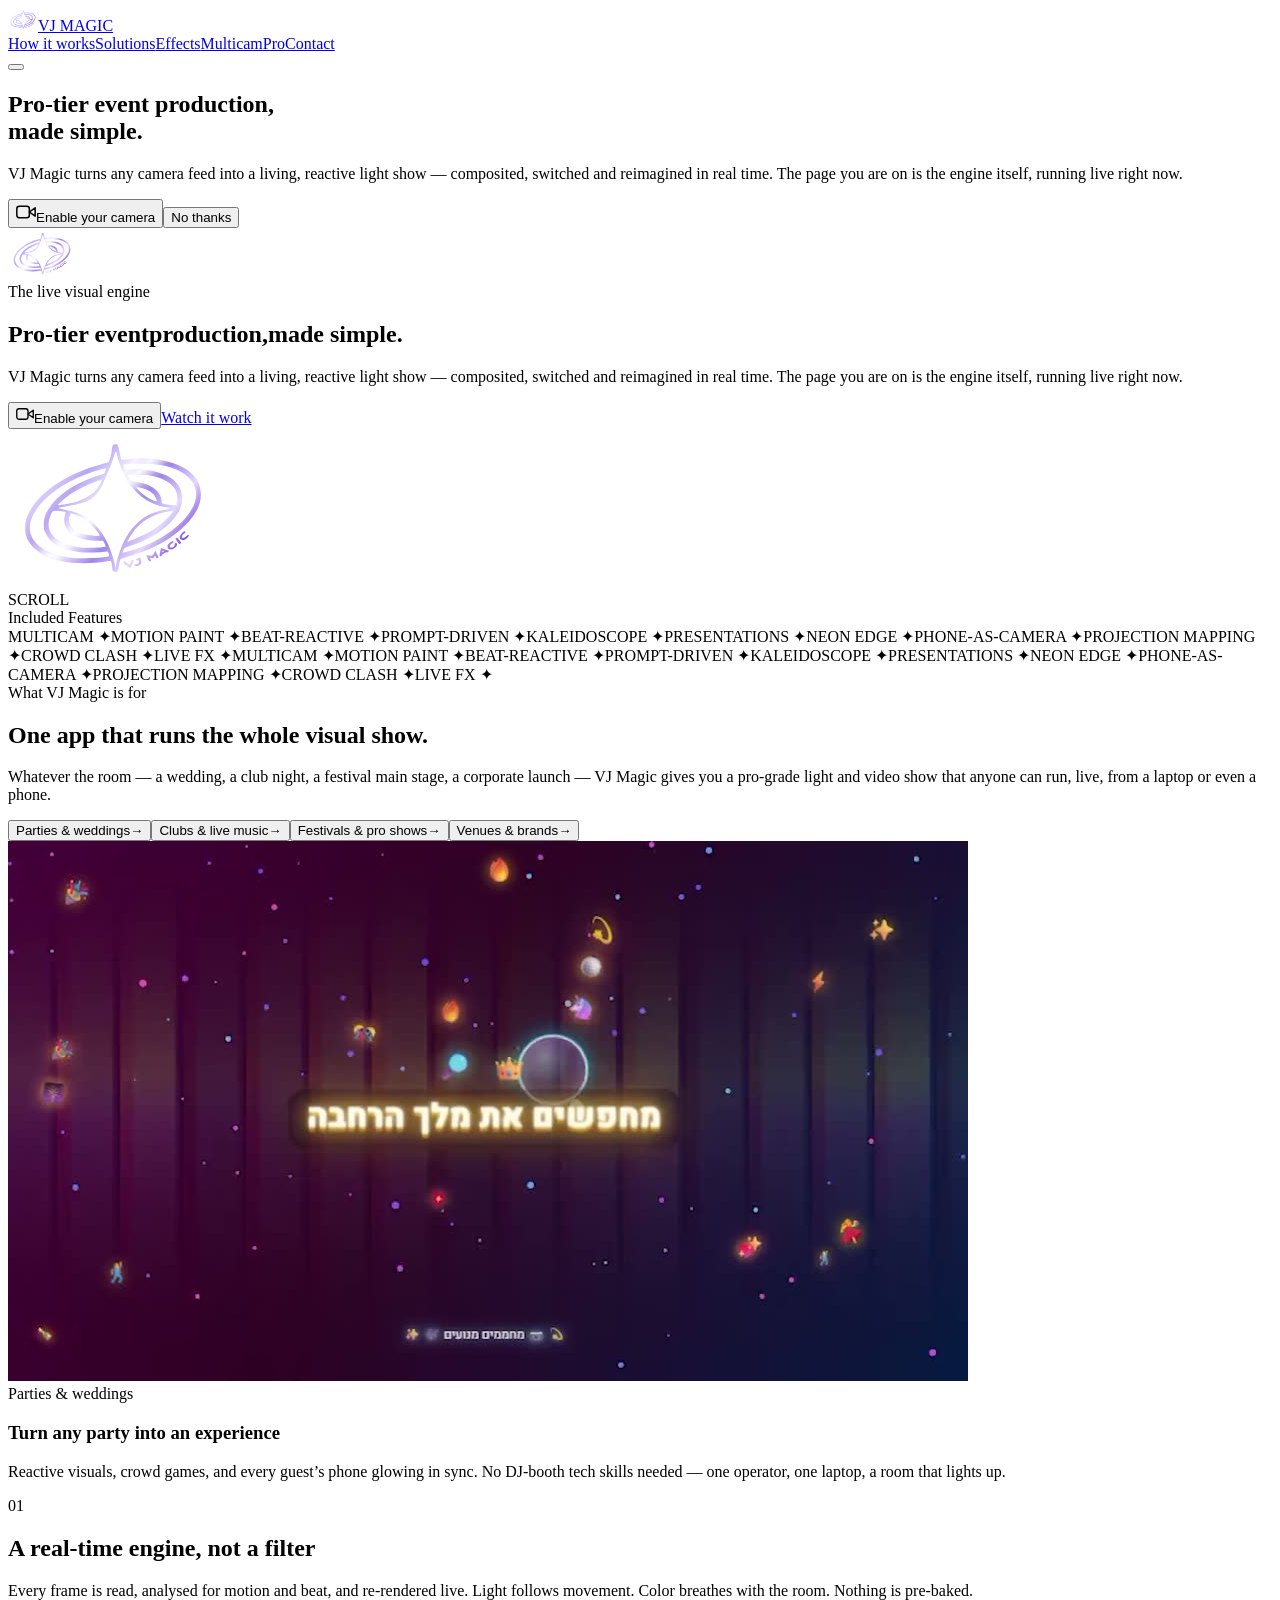
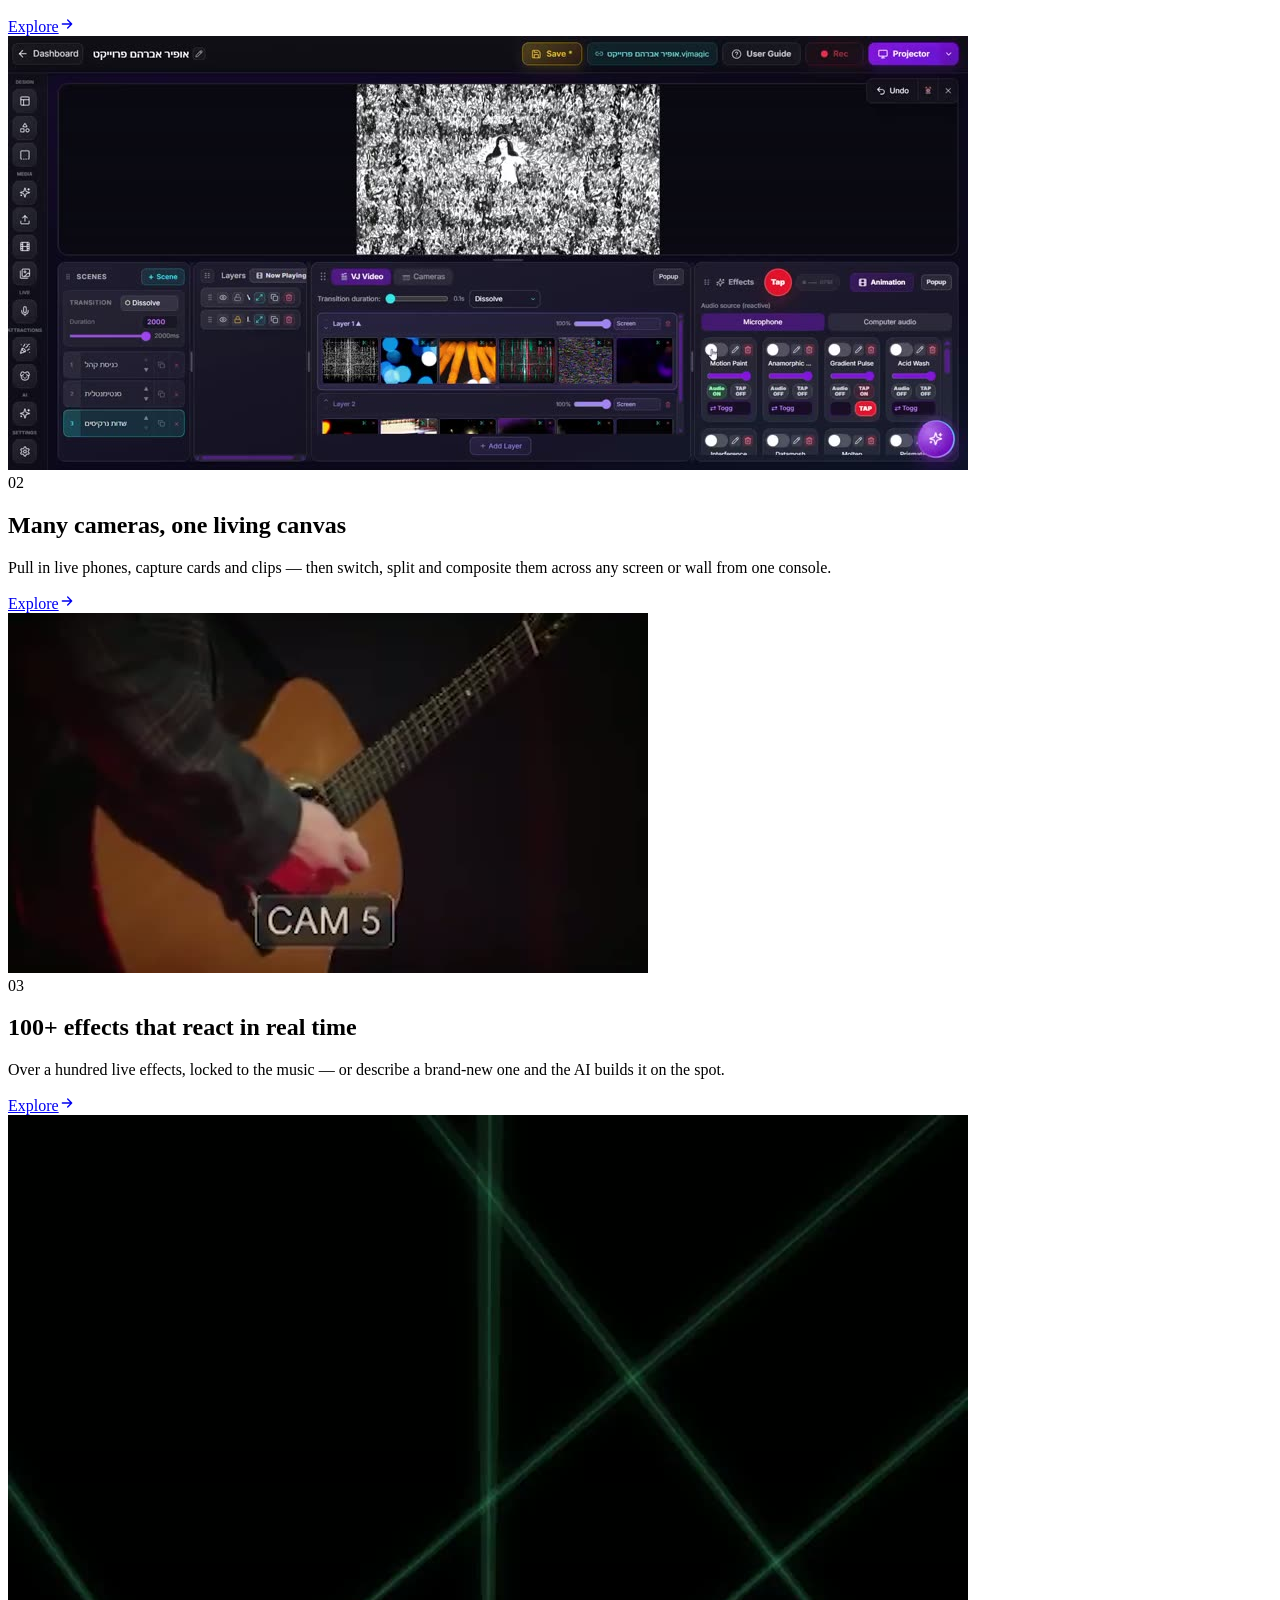
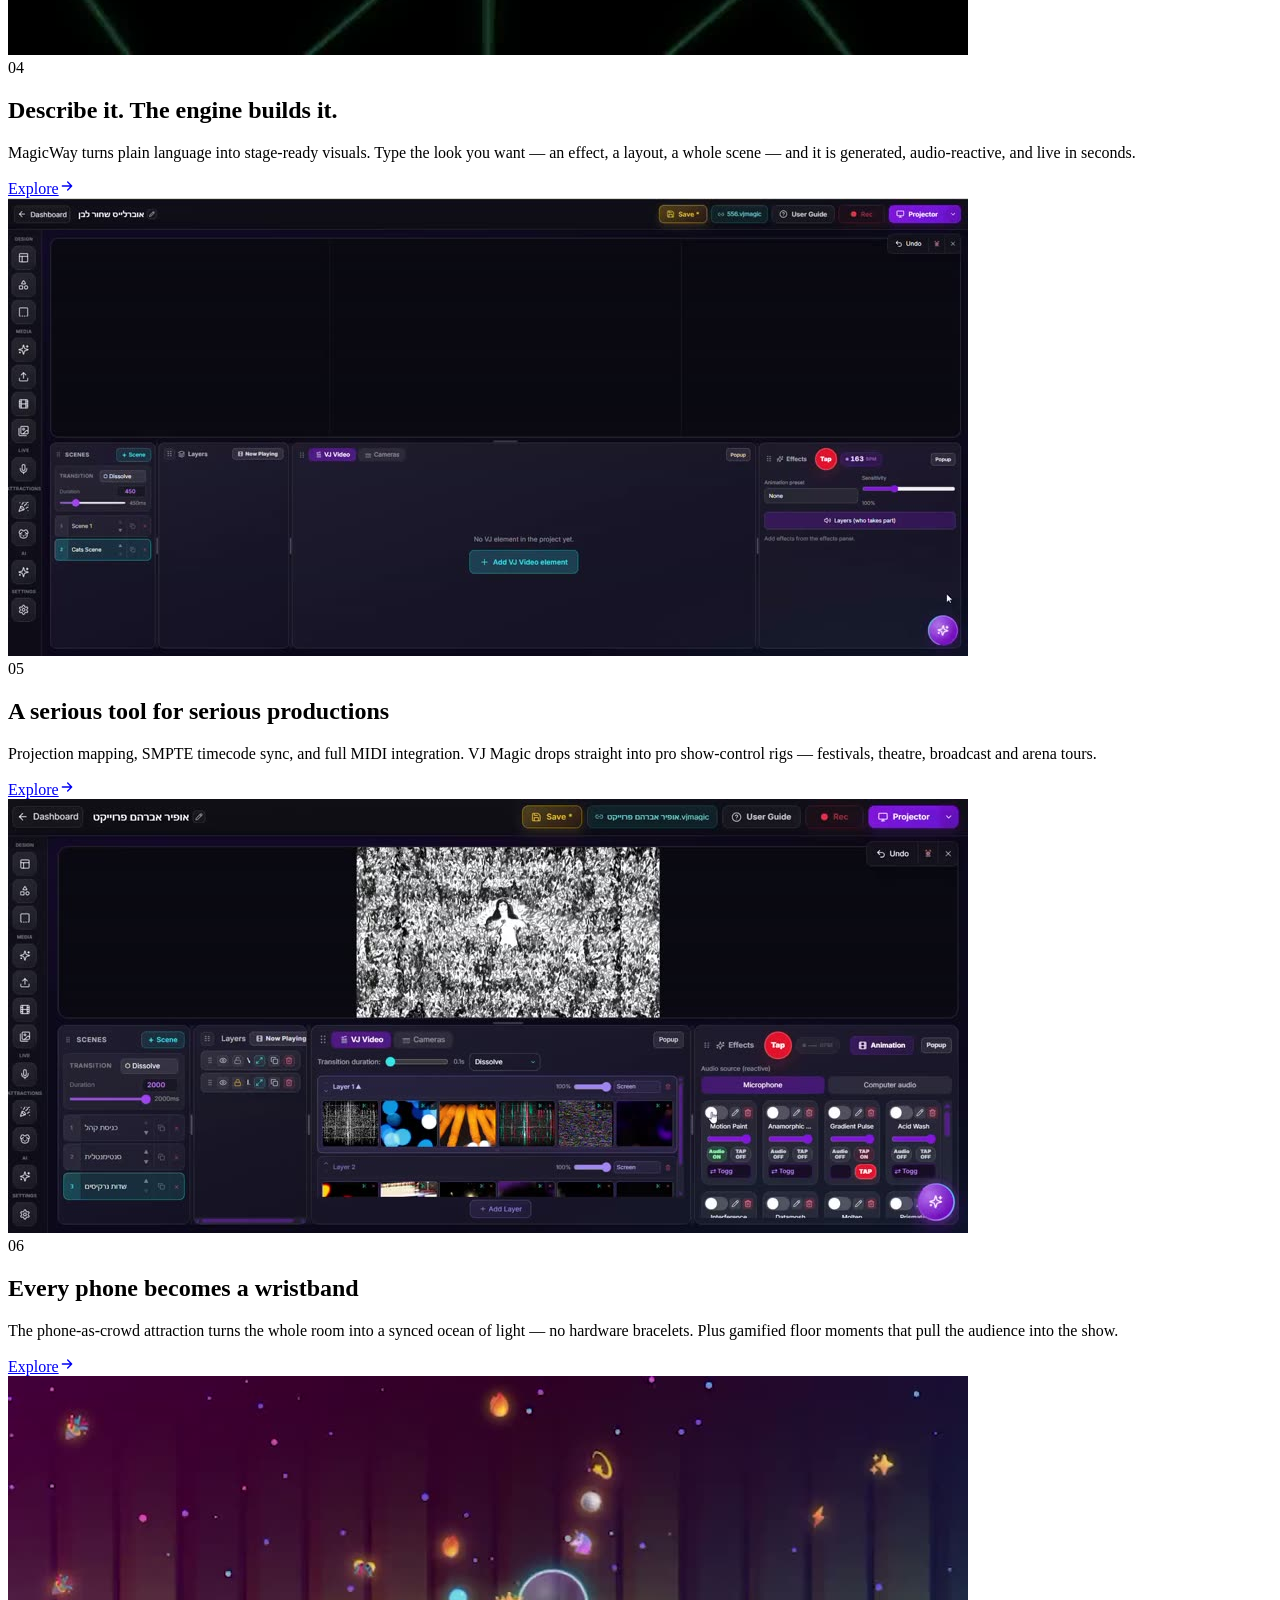
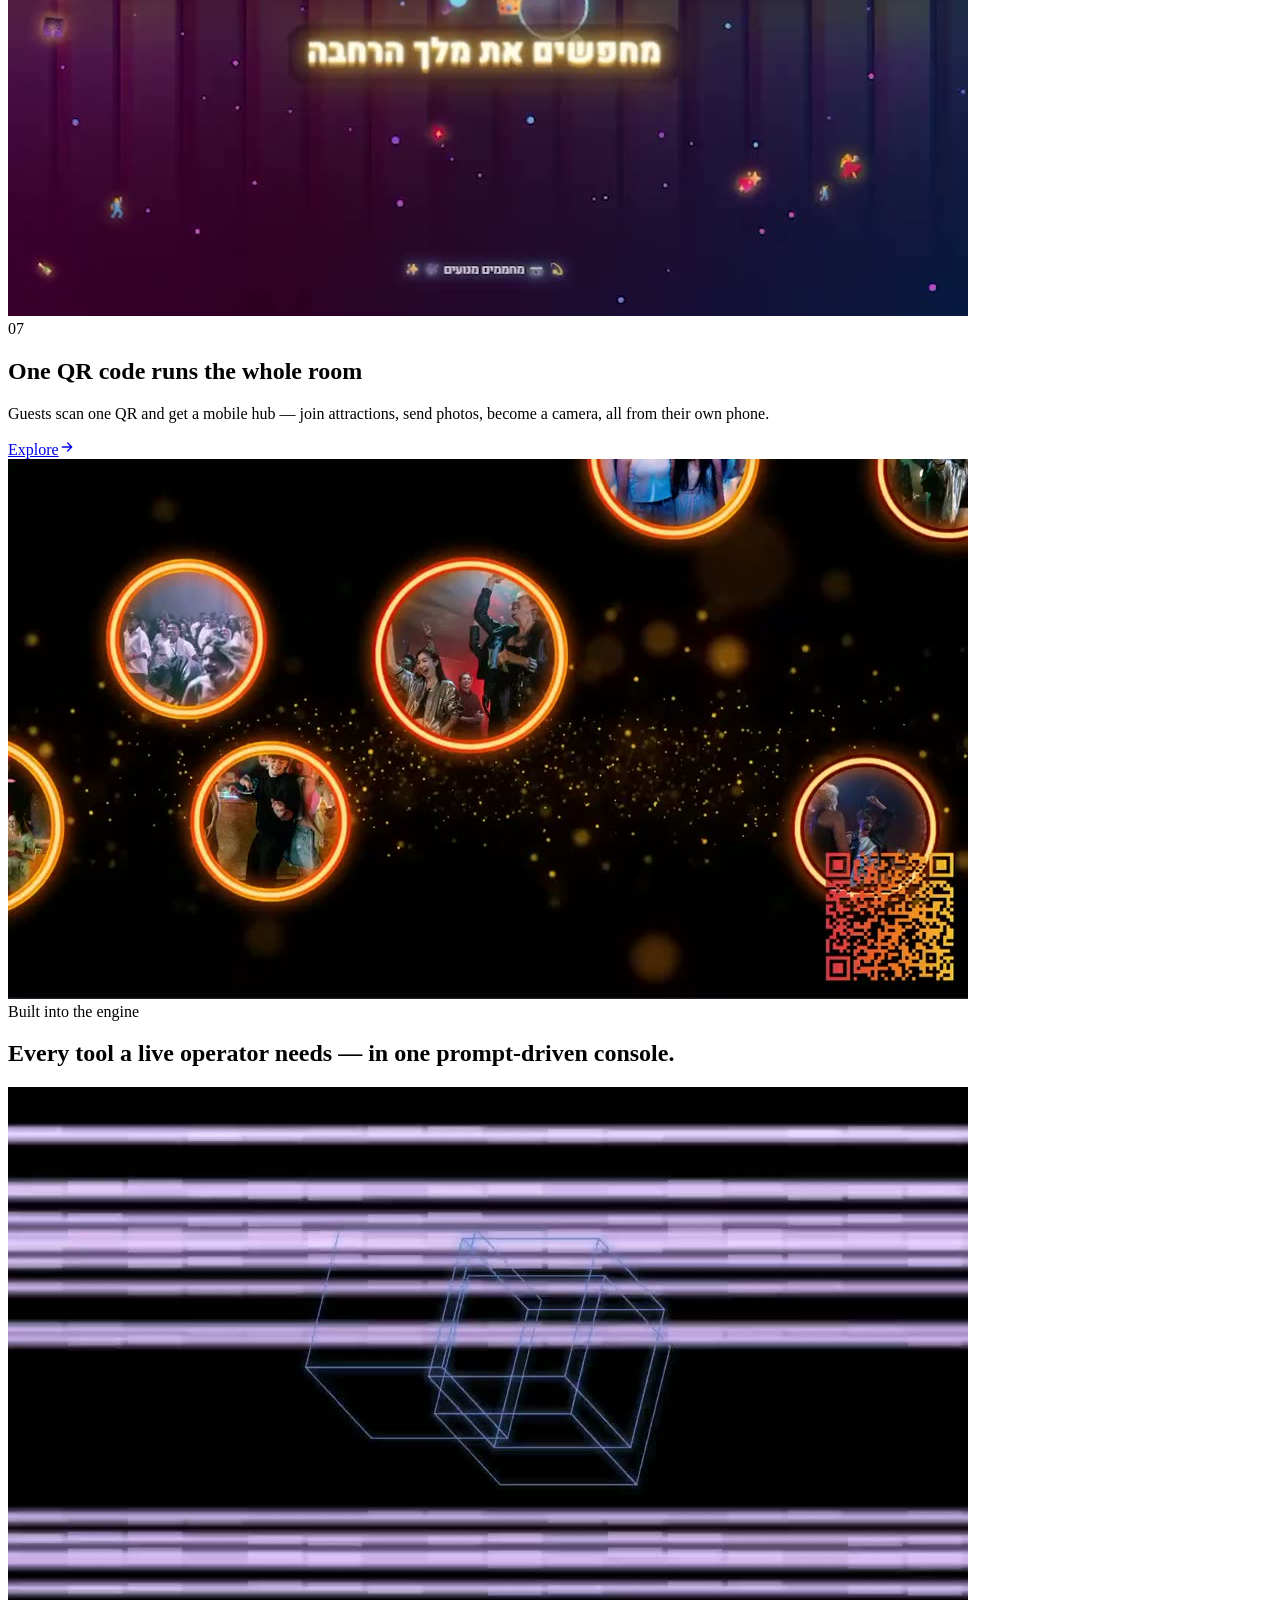
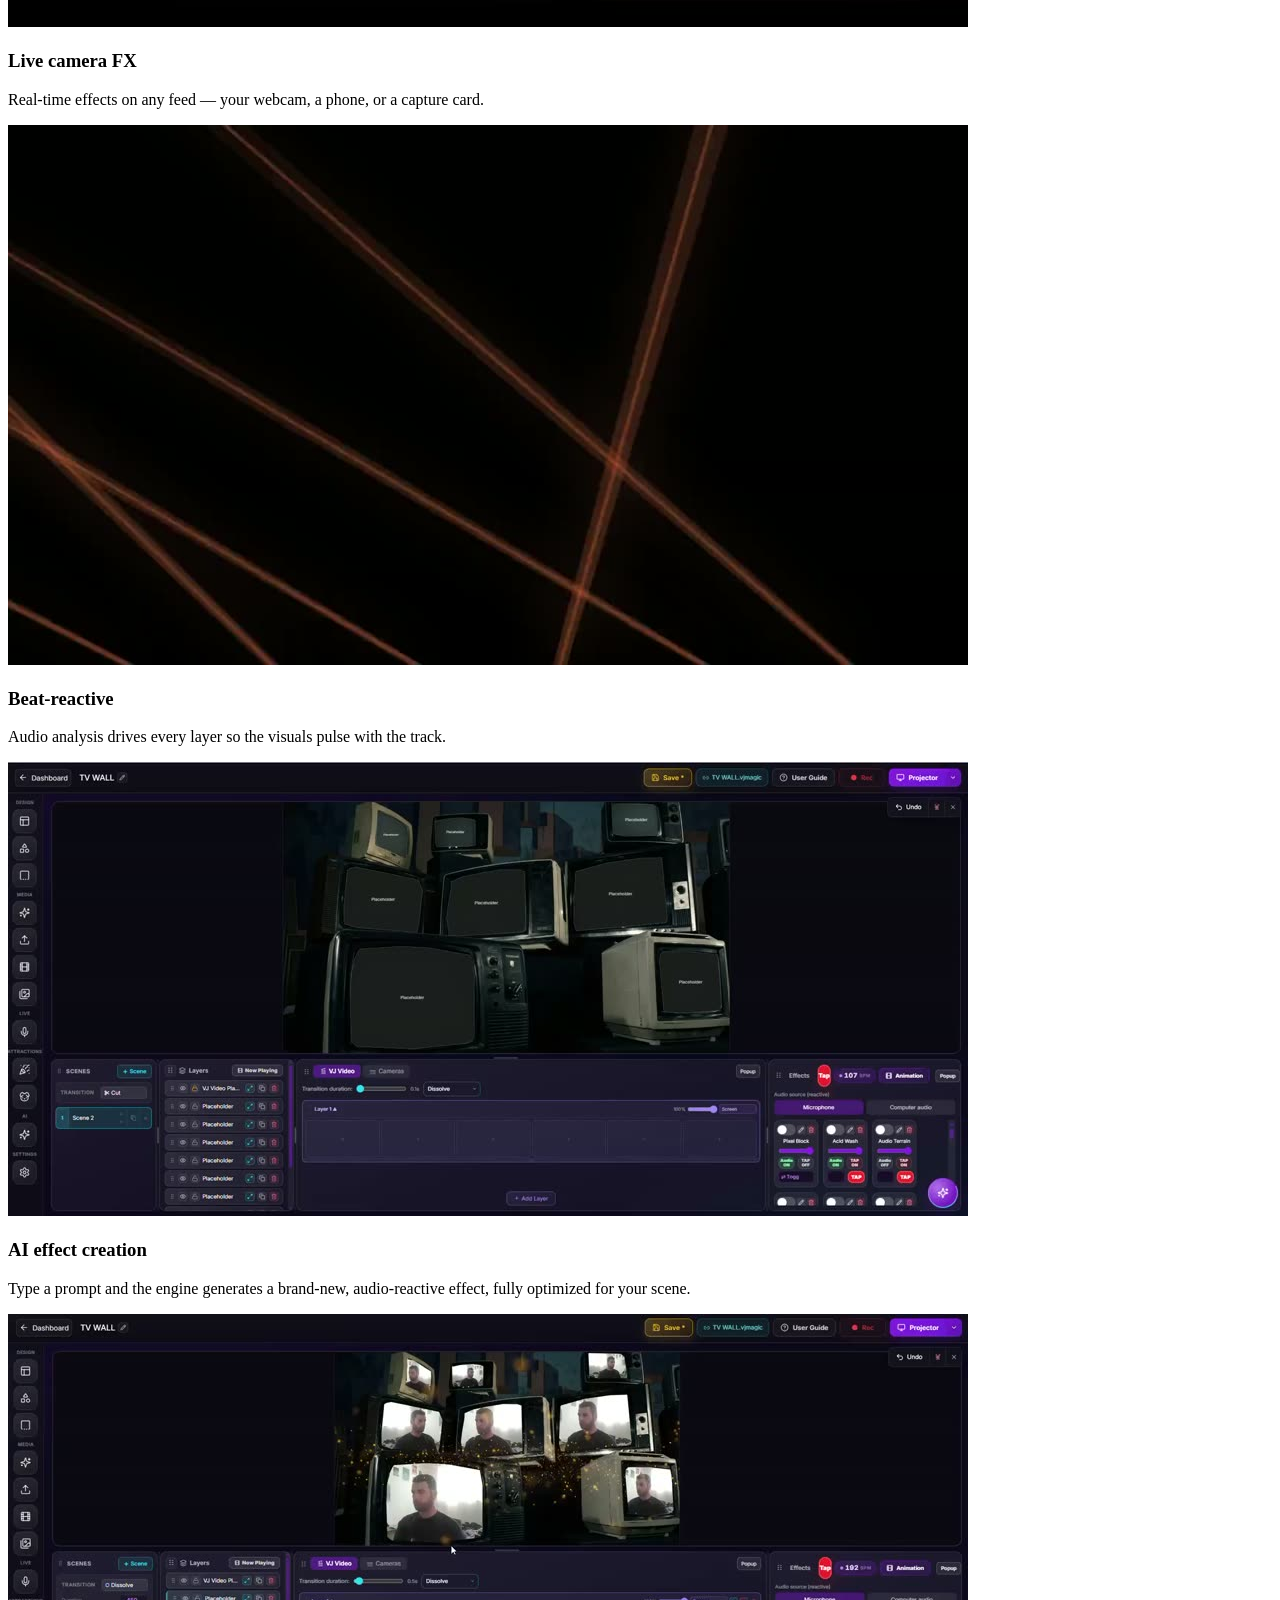
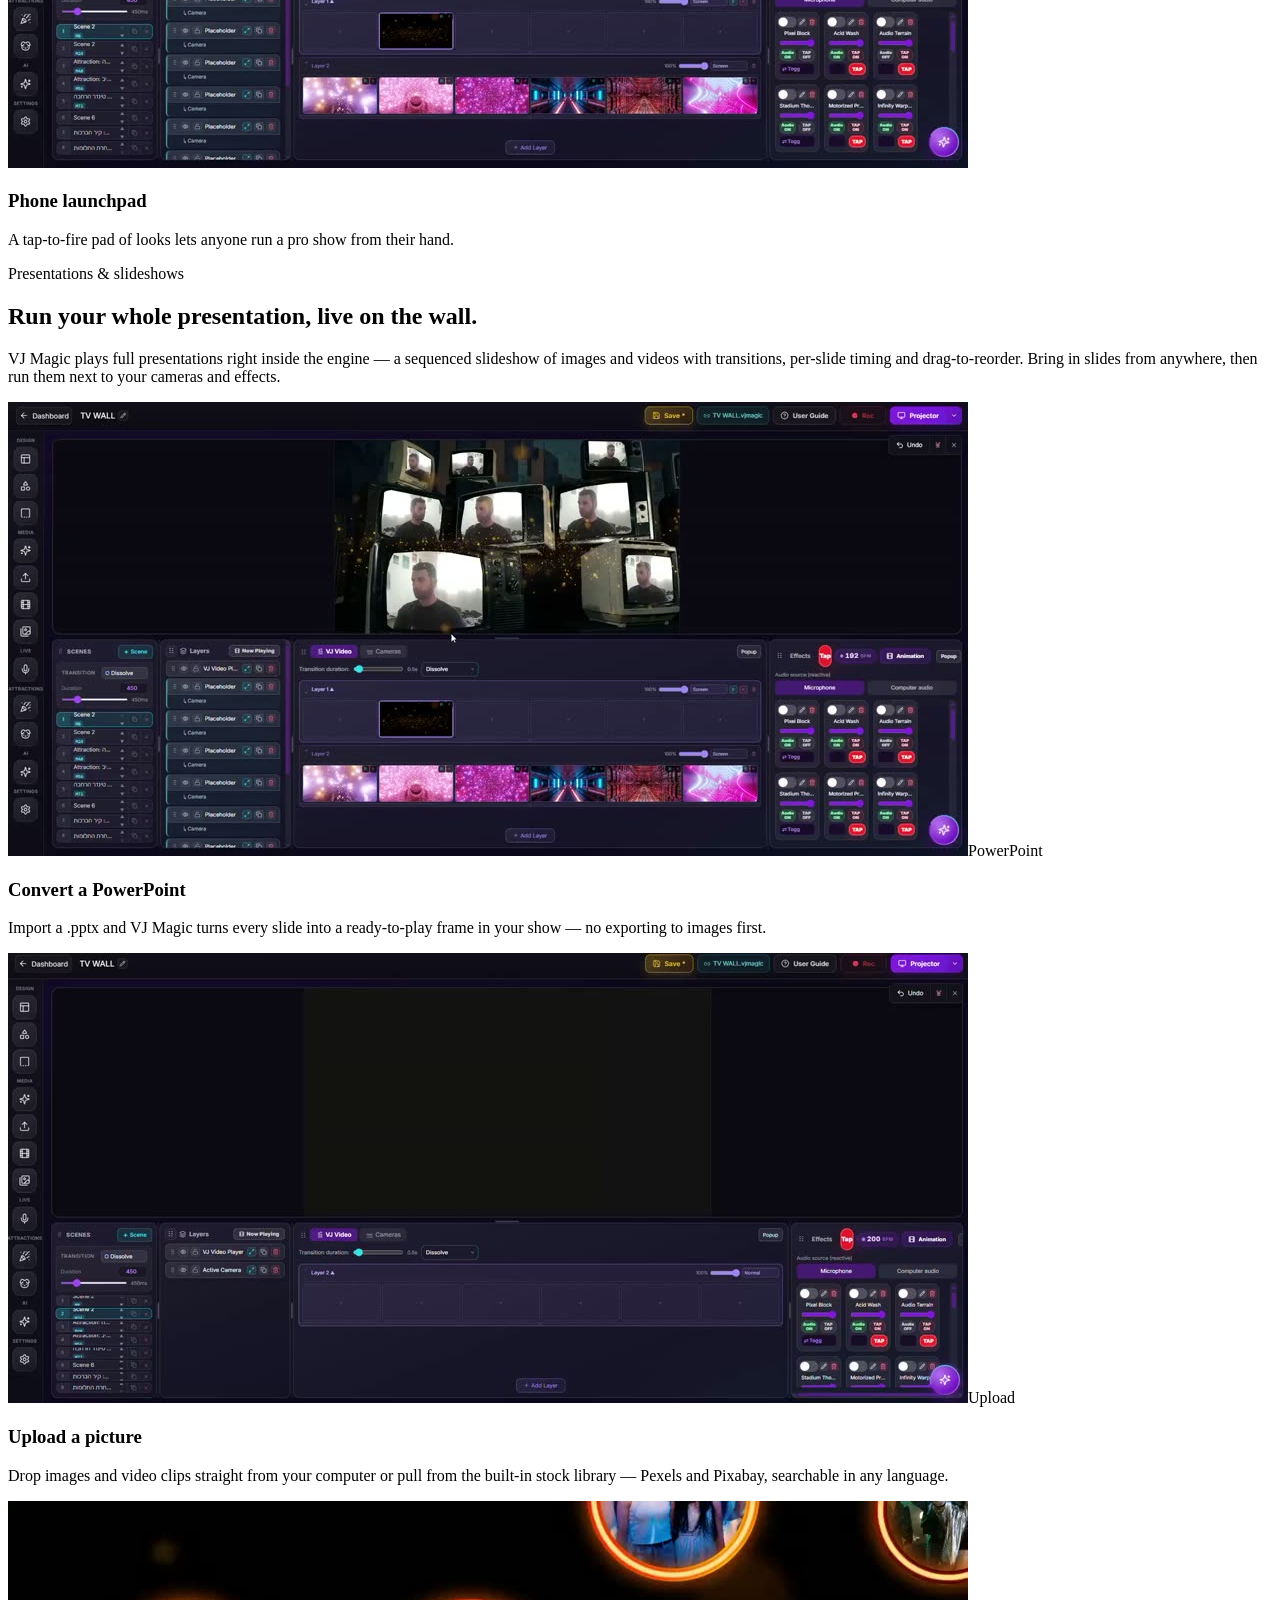
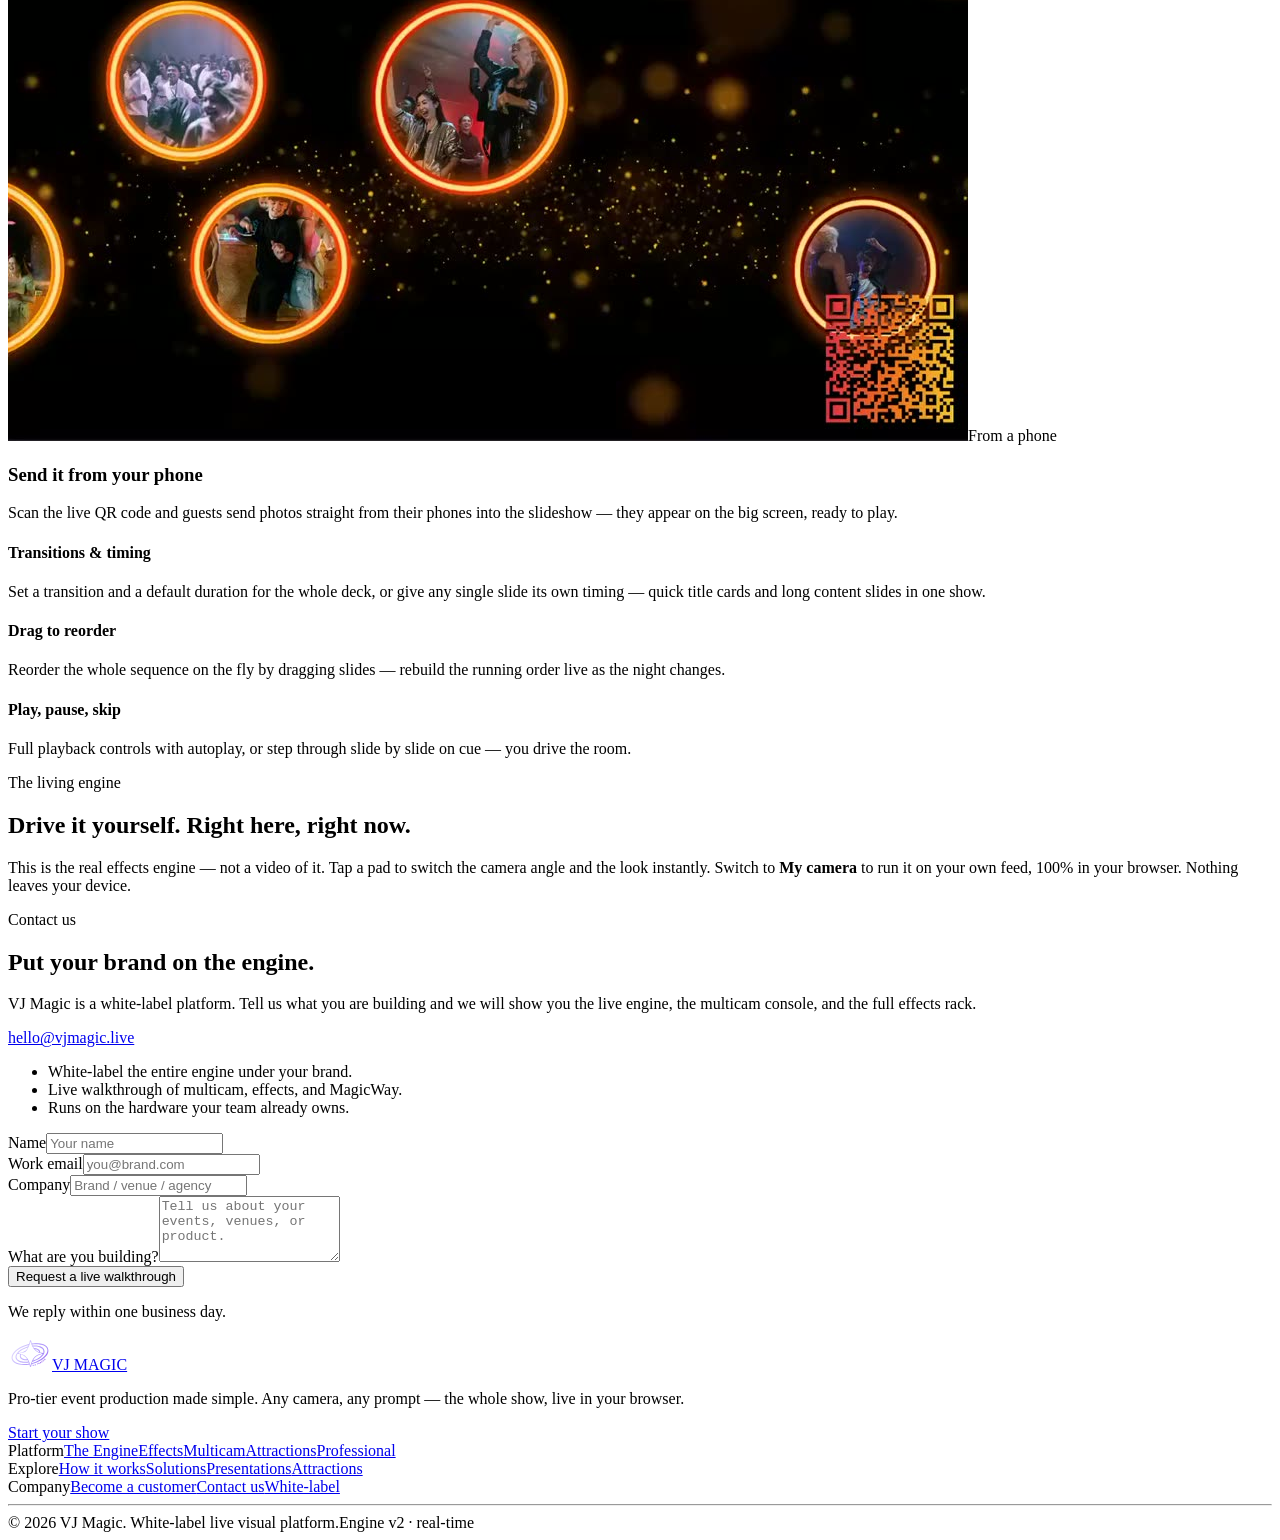
==== commit 71bf09d2: "Add Presentations & slideshows feature (PPTX/upload/phone QR) + remove MagicTV page" ====
--- a/index.html
+++ b/index.html
@@ -1 +1 @@
-<!DOCTYPE html><html lang="en"><head><meta charSet="utf-8"/><meta name="viewport" content="width=device-width, initial-scale=1"/><link rel="stylesheet" href="/vj-magic-site-v2/_next/static/css/502f530f8c2a12cb.css" data-precedence="next"/><link rel="preload" as="script" fetchPriority="low" href="/vj-magic-site-v2/_next/static/chunks/webpack-4412bbd7f3d5612b.js"/><script src="/vj-magic-site-v2/_next/static/chunks/fd9d1056-bef1823da86e40ac.js" async=""></script><script src="/vj-magic-site-v2/_next/static/chunks/23-e3a452d222a12273.js" async=""></script><script src="/vj-magic-site-v2/_next/static/chunks/main-app-4d22e9ab011d833d.js" async=""></script><script src="/vj-magic-site-v2/_next/static/chunks/c15bf2b0-c5f2ab0c4ce668d5.js" async=""></script><script src="/vj-magic-site-v2/_next/static/chunks/3-dc6d59a3ff46b452.js" async=""></script><script src="/vj-magic-site-v2/_next/static/chunks/366-756feae8b3d47aeb.js" async=""></script><script src="/vj-magic-site-v2/_next/static/chunks/453-34587bf3571b21aa.js" async=""></script><script src="/vj-magic-site-v2/_next/static/chunks/app/page-96455afb84950861.js" async=""></script><script src="/vj-magic-site-v2/_next/static/chunks/app/layout-128de80305097ced.js" async=""></script><title>VJ Magic — The Live Visual Engine</title><meta name="description" content="VJ Magic turns any camera feed into a living, reactive light show — composited, switched, and reimagined in real time. The engine runs in your browser."/><script src="/vj-magic-site-v2/_next/static/chunks/polyfills-78c92fac7aa8fdd8.js" noModule=""></script></head><body class="grain"><header class="jsx-62e456d9d1cbd643 nav "><div class="jsx-62e456d9d1cbd643 nav-inner container"><a class="brand" aria-label="VJ Magic home" href="/vj-magic-site-v2/"><svg width="30" height="23" viewBox="0 0 600 450" fill="none" class="" role="img" aria-label="VJ Magic"><defs><linearGradient id="vjm-chrome-15" x1="40" y1="40" x2="560" y2="410" gradientUnits="userSpaceOnUse"><stop offset="0" stop-color="#F2EEFF"></stop><stop offset="0.42" stop-color="#C4B5FD"></stop><stop offset="0.74" stop-color="#A78BFA"></stop><stop offset="1" stop-color="#8A2BE2"></stop></linearGradient></defs><path d="M313.3,405.8C314.5,404.9 315.3,402.0 316.0,396.5C317.3,386.0 318.9,378.4 320.7,373.7C322.1,370.4 322.8,369.8 327.9,368.4C409.4,345.9 465.3,316.2 507.6,272.9C537.9,241.8 551.0,215.5 551.2,185.9C551.4,125.9 491.7,87.6 391.0,83.4C377.5,82.9 369.8,83.2 349.3,85.1C335.4,86.3 323.8,87.1 323.5,86.9C323.2,86.6 321.2,77.1 318.9,65.9C314.5,43.7 314.2,43.0 307.7,43.0C299.7,43.0 298.5,44.9 296.4,60.7C294.9,72.6 289.8,91.6 287.7,93.6C287.0,94.2 279.1,96.6 270.0,99.0C159.1,127.9 73.6,189.6 52.5,256.0C48.8,267.4 47.9,286.9 50.5,298.5C58.6,335.0 96.3,364.5 150.0,376.4C186.0,384.3 236.7,384.9 280.9,377.9C287.8,376.8 293.7,376.3 294.1,376.7C295.3,378.0 298.0,392.5 298.0,398.0C298.0,404.7 300.2,407.0 306.8,407.0C309.5,407.0 312.4,406.4 313.3,405.8ZM304.1,382.4C292.8,335.2 273.9,298.1 247.5,271.4C225.4,249.1 212.3,242.3 172.7,232.4C157.5,228.6 145.0,225.2 145.0,224.8C145.0,224.0 145.3,223.9 159.0,221.6C218.0,211.6 234.0,205.5 252.1,186.3C260.8,177.0 266.3,167.7 273.0,151.2C275.7,144.6 279.5,136.1 281.4,132.2C287.7,119.8 298.6,91.2 305.1,70.3C307.4,63.1 308.7,61.8 309.6,65.7C315.1,89.8 321.9,109.8 330.5,127.6C356.3,180.2 400.0,214.7 451.9,223.1C458.8,224.2 464.6,225.3 464.8,225.4C464.9,225.6 455.5,228.0 443.8,230.9C432.1,233.8 418.0,237.9 412.5,240.1C363.3,259.4 324.5,313.6 310.2,383.0L307.4,396.3L304.1,382.4ZM354.5,385.5C359.7,374.2 359.7,374.4 356.0,373.6C353.7,373.0 353.3,373.5 351.2,378.4C346.9,388.2 347.1,388.2 339.9,382.2C334.0,377.4 333.5,377.2 331.8,378.7C330.8,379.6 330.0,380.7 330.0,381.1C330.0,382.2 347.2,396.0 348.6,396.0C349.2,396.0 351.9,391.3 354.5,385.5ZM373.6,389.1C381.0,385.7 382.3,381.9 379.3,372.4C377.8,367.4 377.5,367.1 375.1,367.7C370.2,368.9 366.1,370.5 366.0,371.2C365.8,375.0 366.0,375.2 369.4,374.6C373.1,373.9 374.0,374.9 374.0,380.1C374.0,383.4 370.1,386.0 365.2,386.0C362.8,386.0 362.1,386.5 361.8,388.5C361.3,390.8 361.5,391.0 365.4,391.0C367.6,391.0 371.4,390.1 373.6,389.1ZM407.4,376.7C409.1,375.4 409.1,375.2 407.6,372.2C405.5,368.2 405.6,366.7 407.8,367.3C414.8,369.2 414.8,369.2 417.6,364.8L420.3,360.6L422.3,364.6C423.4,366.7 424.4,368.6 424.5,368.8C425.0,369.3 430.0,366.7 430.0,365.9C430.0,364.6 421.6,348.0 421.0,348.0C420.7,348.0 418.7,351.2 416.5,355.0C412.1,362.7 412.5,362.5 402.5,360.6C398.6,359.8 395.4,359.3 395.4,359.4C395.3,359.4 396.9,363.7 398.9,368.7C402.6,378.3 403.8,379.3 407.4,376.7ZM194.0,368.4C192.1,368.2 186.0,367.5 180.5,366.9C119.7,360.5 77.8,336.4 65.3,300.8C62.0,291.6 61.6,274.3 64.3,264.4C79.6,208.8 149.2,152.7 240.7,122.1C254.0,117.6 279.9,110.6 280.6,111.3C280.8,111.5 279.6,115.1 277.9,119.2L274.8,126.8L258.2,132.3C187.5,155.5 138.6,188.9 114.1,230.9C105.1,246.2 102.5,255.4 102.5,272.0C102.5,284.7 102.7,285.9 105.6,293.0C118.3,324.5 150.0,343.6 201.0,350.6C221.9,353.5 262.1,352.9 281.7,349.4C284.6,348.8 285.0,349.1 286.9,352.9C288.1,355.1 289.0,358.2 289.0,359.9C289.0,363.2 288.7,363.2 265.3,366.6C255.0,368.0 202.5,369.4 194.0,368.4ZM439.2,360.8C439.6,357.7 451.5,350.8 455.1,351.5C457.1,352.0 457.9,351.6 458.8,349.5C459.7,347.5 459.7,346.8 458.7,346.5C458.1,346.3 453.0,344.5 447.6,342.5C442.1,340.6 437.5,339.2 437.3,339.4C436.7,340.0 433.0,358.9 433.0,361.2C433.0,364.1 438.8,363.7 439.2,360.8ZM327.0,352.7C327.1,352.0 328.3,348.7 329.8,345.2C332.5,339.0 332.5,339.0 346.5,334.1C397.9,316.3 435.3,294.9 462.5,267.5C488.0,241.8 498.9,218.7 497.7,193.0C495.2,143.0 440.7,113.4 354.4,115.2L334.0,115.6L331.8,108.8C330.6,105.1 329.8,101.8 330.1,101.6C331.0,100.6 347.4,99.0 364.8,98.0C412.5,95.5 457.3,102.6 487.2,117.6C521.4,134.7 539.6,160.5 537.6,189.0C533.9,243.5 467.0,305.0 374.0,339.5C353.2,347.2 327.0,354.6 327.0,352.7ZM441.0,349.0C441.0,346.9 442.6,346.4 444.9,347.9C446.0,348.6 445.9,349.0 444.2,349.9C441.4,351.4 441.0,351.3 441.0,349.0ZM472.8,341.4C481.3,337.2 485.4,330.3 482.0,326.1C480.1,323.9 479.9,323.8 477.5,325.4C475.4,326.8 475.1,327.4 476.1,329.1C478.4,333.5 467.5,340.3 463.5,337.0C460.2,334.3 463.6,327.9 469.7,325.4C473.0,324.0 473.7,322.6 472.1,320.1C471.4,319.0 470.2,319.3 466.0,321.6C456.3,326.9 452.6,336.7 458.5,341.7C462.0,344.7 466.3,344.6 472.8,341.4ZM214.5,338.3C193.8,336.4 168.3,329.7 152.4,321.9C118.1,305.2 107.3,276.0 123.0,242.7C127.2,233.8 129.1,232.6 138.8,232.9C145.9,233.0 163.4,236.0 164.6,237.3C164.9,237.6 164.4,239.9 163.6,242.4C148.8,286.0 188.3,318.5 255.6,318.3L271.6,318.3L275.9,326.2C278.6,331.2 279.9,334.5 279.3,335.1C276.5,337.9 233.5,340.0 214.5,338.3ZM493.5,326.0C495.2,324.1 495.1,323.9 489.5,317.0C482.5,308.4 483.0,308.8 480.2,311.1C477.8,312.9 477.8,312.9 483.6,320.5C489.9,328.6 490.7,329.1 493.5,326.0ZM341.3,319.6C342.8,315.6 358.9,291.5 365.4,283.4C381.5,263.3 414.2,244.2 443.5,237.6C453.2,235.4 471.1,232.8 471.7,233.4C472.7,234.3 460.5,248.7 449.6,259.5C426.5,282.4 400.0,298.7 360.5,314.3C343.1,321.2 340.4,321.9 341.3,319.6ZM505.9,315.1C510.1,312.9 517.0,305.8 517.0,303.5C517.0,300.7 512.9,302.0 509.2,305.9C505.0,310.3 500.8,311.9 498.5,310.0C495.1,307.2 498.1,300.5 504.1,297.5C507.1,295.9 507.6,294.5 506.1,292.2C504.2,289.2 494.5,297.3 491.5,304.3C487.6,313.7 496.1,320.1 505.9,315.1ZM246.0,304.3C220.8,301.9 213.1,300.1 200.3,293.9C177.3,282.9 168.3,262.4 177.9,243.3L179.5,240.1L188.2,243.0C213.4,251.5 239.5,271.2 257.4,295.4C264.7,305.2 263.6,306.1 246.0,304.3ZM150.5,208.1C175.2,184.1 213.7,162.1 256.0,147.8C269.3,143.4 268.0,143.6 268.0,145.5C268.0,150.1 253.6,172.5 245.8,180.1C237.9,187.7 213.0,201.3 197.5,206.3C185.0,210.4 149.5,217.3 142.2,217.0C141.8,217.0 145.6,213.0 150.5,208.1ZM455.1,214.8C439.2,212.1 439.0,212.0 439.0,206.8C439.0,196.1 433.3,183.4 424.7,174.9C411.6,161.7 393.3,154.3 364.5,150.5C351.3,148.7 351.8,149.1 346.2,139.5C340.6,130.1 340.5,130.3 351.7,129.3C373.2,127.5 397.0,129.5 418.7,135.1C467.9,147.7 490.6,174.3 482.4,210.1L480.8,217.0L473.7,216.9C469.7,216.9 461.4,215.9 455.1,214.8ZM415.9,203.6C401.0,197.5 386.9,187.8 373.8,174.8C364.6,165.6 364.3,164.6 370.8,165.5C399.9,169.6 421.2,184.1 424.5,202.2C425.4,206.9 424.2,207.1 415.9,203.6Z" fill="url(#vjm-chrome-15)" fill-rule="evenodd"></path></svg><span class="jsx-62e456d9d1cbd643 wordmark">VJ MAGIC</span></a><nav aria-label="Primary" class="jsx-62e456d9d1cbd643 links"><a class="link" href="/vj-magic-site-v2/how-it-works/">How it works</a><a class="link" href="/vj-magic-site-v2/solutions/">Solutions</a><a class="link" href="/vj-magic-site-v2/effects/">Effects</a><a class="link" href="/vj-magic-site-v2/multicam/">Multicam</a><a class="link" href="/vj-magic-site-v2/magictv/">MagicTV</a><a class="link" href="/vj-magic-site-v2/professional/">Pro</a><a class="link" href="/vj-magic-site-v2/#contact">Contact</a></nav><div class="jsx-62e456d9d1cbd643 right"><button aria-label="Menu" class="jsx-62e456d9d1cbd643 burger"><span class="jsx-62e456d9d1cbd643"></span><span class="jsx-62e456d9d1cbd643"></span><span class="jsx-62e456d9d1cbd643"></span></button></div></div></header><main><div aria-hidden="false" class="jsx-b33e8d5896a0d47a pfeed hero "><div class="jsx-b33e8d5896a0d47a pfeed-inner"><!--$!--><template data-dgst="BAILOUT_TO_CLIENT_SIDE_RENDERING"></template><!--/$--></div></div><section id="top" class="jsx-2e0be9b0ebc64f07 hero"><div role="dialog" aria-label="Enable your camera" class="jsx-2e0be9b0ebc64f07 intro "><div aria-hidden="true" class="jsx-2e0be9b0ebc64f07 intro-glow"></div><div class="jsx-2e0be9b0ebc64f07 intro-inner"><div class="jsx-2e0be9b0ebc64f07 intro-copy"><h2 class="jsx-2e0be9b0ebc64f07 intro-headline">Pro-tier event production,<br class="jsx-2e0be9b0ebc64f07"/><span class="jsx-2e0be9b0ebc64f07 grad-text">made simple.</span></h2><p class="jsx-2e0be9b0ebc64f07 intro-sub">VJ Magic turns any camera feed into a living, reactive light show — composited, switched and reimagined in real time. The page you are on is the engine itself, running live right now.</p></div><div class="jsx-2e0be9b0ebc64f07 intro-actions"><button class="jsx-2e0be9b0ebc64f07 btn btn-primary intro-enable "><span aria-hidden="true" class="jsx-2e0be9b0ebc64f07 ie-icon"><svg width="20" height="20" viewBox="0 0 24 24" fill="none" class="jsx-2e0be9b0ebc64f07"><path d="M23 7l-7 5 7 5V7z" stroke="currentColor" stroke-width="1.8" stroke-linecap="round" stroke-linejoin="round" class="jsx-2e0be9b0ebc64f07"></path><rect x="1" y="5" width="15" height="14" rx="3" stroke="currentColor" stroke-width="1.8" class="jsx-2e0be9b0ebc64f07"></rect></svg></span>Enable your camera</button><button class="jsx-2e0be9b0ebc64f07 btn btn-ghost intro-skip">No thanks</button></div><svg width="68" height="51" viewBox="0 0 600 450" fill="none" class="intro-logo" role="img" aria-label="VJ Magic"><defs><linearGradient id="vjm-metal-16" x1="60" y1="30" x2="540" y2="420" gradientUnits="userSpaceOnUse"><stop offset="0" stop-color="#FFFFFF"></stop><stop offset="0.16" stop-color="#E9E2FF"></stop><stop offset="0.30" stop-color="#B9A6F2"></stop><stop offset="0.44" stop-color="#F4F0FF"></stop><stop offset="0.58" stop-color="#9F86E8"></stop><stop offset="0.72" stop-color="#E5DAFF"></stop><stop offset="0.86" stop-color="#7C4DD6"></stop><stop offset="1" stop-color="#C9BBF7"></stop></linearGradient><linearGradient id="vjm-spec-16" x1="120" y1="60" x2="420" y2="380" gradientUnits="userSpaceOnUse"><stop offset="0" stop-color="#FFFFFF" stop-opacity="0"></stop><stop offset="0.42" stop-color="#FFFFFF" stop-opacity="0"></stop><stop offset="0.50" stop-color="#FFFFFF" stop-opacity="0.85"></stop><stop offset="0.58" stop-color="#FFFFFF" stop-opacity="0"></stop><stop offset="1" stop-color="#FFFFFF" stop-opacity="0"></stop></linearGradient></defs><path d="M313.3,405.8C314.5,404.9 315.3,402.0 316.0,396.5C317.3,386.0 318.9,378.4 320.7,373.7C322.1,370.4 322.8,369.8 327.9,368.4C409.4,345.9 465.3,316.2 507.6,272.9C537.9,241.8 551.0,215.5 551.2,185.9C551.4,125.9 491.7,87.6 391.0,83.4C377.5,82.9 369.8,83.2 349.3,85.1C335.4,86.3 323.8,87.1 323.5,86.9C323.2,86.6 321.2,77.1 318.9,65.9C314.5,43.7 314.2,43.0 307.7,43.0C299.7,43.0 298.5,44.9 296.4,60.7C294.9,72.6 289.8,91.6 287.7,93.6C287.0,94.2 279.1,96.6 270.0,99.0C159.1,127.9 73.6,189.6 52.5,256.0C48.8,267.4 47.9,286.9 50.5,298.5C58.6,335.0 96.3,364.5 150.0,376.4C186.0,384.3 236.7,384.9 280.9,377.9C287.8,376.8 293.7,376.3 294.1,376.7C295.3,378.0 298.0,392.5 298.0,398.0C298.0,404.7 300.2,407.0 306.8,407.0C309.5,407.0 312.4,406.4 313.3,405.8ZM304.1,382.4C292.8,335.2 273.9,298.1 247.5,271.4C225.4,249.1 212.3,242.3 172.7,232.4C157.5,228.6 145.0,225.2 145.0,224.8C145.0,224.0 145.3,223.9 159.0,221.6C218.0,211.6 234.0,205.5 252.1,186.3C260.8,177.0 266.3,167.7 273.0,151.2C275.7,144.6 279.5,136.1 281.4,132.2C287.7,119.8 298.6,91.2 305.1,70.3C307.4,63.1 308.7,61.8 309.6,65.7C315.1,89.8 321.9,109.8 330.5,127.6C356.3,180.2 400.0,214.7 451.9,223.1C458.8,224.2 464.6,225.3 464.8,225.4C464.9,225.6 455.5,228.0 443.8,230.9C432.1,233.8 418.0,237.9 412.5,240.1C363.3,259.4 324.5,313.6 310.2,383.0L307.4,396.3L304.1,382.4ZM354.5,385.5C359.7,374.2 359.7,374.4 356.0,373.6C353.7,373.0 353.3,373.5 351.2,378.4C346.9,388.2 347.1,388.2 339.9,382.2C334.0,377.4 333.5,377.2 331.8,378.7C330.8,379.6 330.0,380.7 330.0,381.1C330.0,382.2 347.2,396.0 348.6,396.0C349.2,396.0 351.9,391.3 354.5,385.5ZM373.6,389.1C381.0,385.7 382.3,381.9 379.3,372.4C377.8,367.4 377.5,367.1 375.1,367.7C370.2,368.9 366.1,370.5 366.0,371.2C365.8,375.0 366.0,375.2 369.4,374.6C373.1,373.9 374.0,374.9 374.0,380.1C374.0,383.4 370.1,386.0 365.2,386.0C362.8,386.0 362.1,386.5 361.8,388.5C361.3,390.8 361.5,391.0 365.4,391.0C367.6,391.0 371.4,390.1 373.6,389.1ZM407.4,376.7C409.1,375.4 409.1,375.2 407.6,372.2C405.5,368.2 405.6,366.7 407.8,367.3C414.8,369.2 414.8,369.2 417.6,364.8L420.3,360.6L422.3,364.6C423.4,366.7 424.4,368.6 424.5,368.8C425.0,369.3 430.0,366.7 430.0,365.9C430.0,364.6 421.6,348.0 421.0,348.0C420.7,348.0 418.7,351.2 416.5,355.0C412.1,362.7 412.5,362.5 402.5,360.6C398.6,359.8 395.4,359.3 395.4,359.4C395.3,359.4 396.9,363.7 398.9,368.7C402.6,378.3 403.8,379.3 407.4,376.7ZM194.0,368.4C192.1,368.2 186.0,367.5 180.5,366.9C119.7,360.5 77.8,336.4 65.3,300.8C62.0,291.6 61.6,274.3 64.3,264.4C79.6,208.8 149.2,152.7 240.7,122.1C254.0,117.6 279.9,110.6 280.6,111.3C280.8,111.5 279.6,115.1 277.9,119.2L274.8,126.8L258.2,132.3C187.5,155.5 138.6,188.9 114.1,230.9C105.1,246.2 102.5,255.4 102.5,272.0C102.5,284.7 102.7,285.9 105.6,293.0C118.3,324.5 150.0,343.6 201.0,350.6C221.9,353.5 262.1,352.9 281.7,349.4C284.6,348.8 285.0,349.1 286.9,352.9C288.1,355.1 289.0,358.2 289.0,359.9C289.0,363.2 288.7,363.2 265.3,366.6C255.0,368.0 202.5,369.4 194.0,368.4ZM439.2,360.8C439.6,357.7 451.5,350.8 455.1,351.5C457.1,352.0 457.9,351.6 458.8,349.5C459.7,347.5 459.7,346.8 458.7,346.5C458.1,346.3 453.0,344.5 447.6,342.5C442.1,340.6 437.5,339.2 437.3,339.4C436.7,340.0 433.0,358.9 433.0,361.2C433.0,364.1 438.8,363.7 439.2,360.8ZM327.0,352.7C327.1,352.0 328.3,348.7 329.8,345.2C332.5,339.0 332.5,339.0 346.5,334.1C397.9,316.3 435.3,294.9 462.5,267.5C488.0,241.8 498.9,218.7 497.7,193.0C495.2,143.0 440.7,113.4 354.4,115.2L334.0,115.6L331.8,108.8C330.6,105.1 329.8,101.8 330.1,101.6C331.0,100.6 347.4,99.0 364.8,98.0C412.5,95.5 457.3,102.6 487.2,117.6C521.4,134.7 539.6,160.5 537.6,189.0C533.9,243.5 467.0,305.0 374.0,339.5C353.2,347.2 327.0,354.6 327.0,352.7ZM441.0,349.0C441.0,346.9 442.6,346.4 444.9,347.9C446.0,348.6 445.9,349.0 444.2,349.9C441.4,351.4 441.0,351.3 441.0,349.0ZM472.8,341.4C481.3,337.2 485.4,330.3 482.0,326.1C480.1,323.9 479.9,323.8 477.5,325.4C475.4,326.8 475.1,327.4 476.1,329.1C478.4,333.5 467.5,340.3 463.5,337.0C460.2,334.3 463.6,327.9 469.7,325.4C473.0,324.0 473.7,322.6 472.1,320.1C471.4,319.0 470.2,319.3 466.0,321.6C456.3,326.9 452.6,336.7 458.5,341.7C462.0,344.7 466.3,344.6 472.8,341.4ZM214.5,338.3C193.8,336.4 168.3,329.7 152.4,321.9C118.1,305.2 107.3,276.0 123.0,242.7C127.2,233.8 129.1,232.6 138.8,232.9C145.9,233.0 163.4,236.0 164.6,237.3C164.9,237.6 164.4,239.9 163.6,242.4C148.8,286.0 188.3,318.5 255.6,318.3L271.6,318.3L275.9,326.2C278.6,331.2 279.9,334.5 279.3,335.1C276.5,337.9 233.5,340.0 214.5,338.3ZM493.5,326.0C495.2,324.1 495.1,323.9 489.5,317.0C482.5,308.4 483.0,308.8 480.2,311.1C477.8,312.9 477.8,312.9 483.6,320.5C489.9,328.6 490.7,329.1 493.5,326.0ZM341.3,319.6C342.8,315.6 358.9,291.5 365.4,283.4C381.5,263.3 414.2,244.2 443.5,237.6C453.2,235.4 471.1,232.8 471.7,233.4C472.7,234.3 460.5,248.7 449.6,259.5C426.5,282.4 400.0,298.7 360.5,314.3C343.1,321.2 340.4,321.9 341.3,319.6ZM505.9,315.1C510.1,312.9 517.0,305.8 517.0,303.5C517.0,300.7 512.9,302.0 509.2,305.9C505.0,310.3 500.8,311.9 498.5,310.0C495.1,307.2 498.1,300.5 504.1,297.5C507.1,295.9 507.6,294.5 506.1,292.2C504.2,289.2 494.5,297.3 491.5,304.3C487.6,313.7 496.1,320.1 505.9,315.1ZM246.0,304.3C220.8,301.9 213.1,300.1 200.3,293.9C177.3,282.9 168.3,262.4 177.9,243.3L179.5,240.1L188.2,243.0C213.4,251.5 239.5,271.2 257.4,295.4C264.7,305.2 263.6,306.1 246.0,304.3ZM150.5,208.1C175.2,184.1 213.7,162.1 256.0,147.8C269.3,143.4 268.0,143.6 268.0,145.5C268.0,150.1 253.6,172.5 245.8,180.1C237.9,187.7 213.0,201.3 197.5,206.3C185.0,210.4 149.5,217.3 142.2,217.0C141.8,217.0 145.6,213.0 150.5,208.1ZM455.1,214.8C439.2,212.1 439.0,212.0 439.0,206.8C439.0,196.1 433.3,183.4 424.7,174.9C411.6,161.7 393.3,154.3 364.5,150.5C351.3,148.7 351.8,149.1 346.2,139.5C340.6,130.1 340.5,130.3 351.7,129.3C373.2,127.5 397.0,129.5 418.7,135.1C467.9,147.7 490.6,174.3 482.4,210.1L480.8,217.0L473.7,216.9C469.7,216.9 461.4,215.9 455.1,214.8ZM415.9,203.6C401.0,197.5 386.9,187.8 373.8,174.8C364.6,165.6 364.3,164.6 370.8,165.5C399.9,169.6 421.2,184.1 424.5,202.2C425.4,206.9 424.2,207.1 415.9,203.6Z" fill="url(#vjm-metal-16)" fill-rule="evenodd"></path><path d="M313.3,405.8C314.5,404.9 315.3,402.0 316.0,396.5C317.3,386.0 318.9,378.4 320.7,373.7C322.1,370.4 322.8,369.8 327.9,368.4C409.4,345.9 465.3,316.2 507.6,272.9C537.9,241.8 551.0,215.5 551.2,185.9C551.4,125.9 491.7,87.6 391.0,83.4C377.5,82.9 369.8,83.2 349.3,85.1C335.4,86.3 323.8,87.1 323.5,86.9C323.2,86.6 321.2,77.1 318.9,65.9C314.5,43.7 314.2,43.0 307.7,43.0C299.7,43.0 298.5,44.9 296.4,60.7C294.9,72.6 289.8,91.6 287.7,93.6C287.0,94.2 279.1,96.6 270.0,99.0C159.1,127.9 73.6,189.6 52.5,256.0C48.8,267.4 47.9,286.9 50.5,298.5C58.6,335.0 96.3,364.5 150.0,376.4C186.0,384.3 236.7,384.9 280.9,377.9C287.8,376.8 293.7,376.3 294.1,376.7C295.3,378.0 298.0,392.5 298.0,398.0C298.0,404.7 300.2,407.0 306.8,407.0C309.5,407.0 312.4,406.4 313.3,405.8ZM304.1,382.4C292.8,335.2 273.9,298.1 247.5,271.4C225.4,249.1 212.3,242.3 172.7,232.4C157.5,228.6 145.0,225.2 145.0,224.8C145.0,224.0 145.3,223.9 159.0,221.6C218.0,211.6 234.0,205.5 252.1,186.3C260.8,177.0 266.3,167.7 273.0,151.2C275.7,144.6 279.5,136.1 281.4,132.2C287.7,119.8 298.6,91.2 305.1,70.3C307.4,63.1 308.7,61.8 309.6,65.7C315.1,89.8 321.9,109.8 330.5,127.6C356.3,180.2 400.0,214.7 451.9,223.1C458.8,224.2 464.6,225.3 464.8,225.4C464.9,225.6 455.5,228.0 443.8,230.9C432.1,233.8 418.0,237.9 412.5,240.1C363.3,259.4 324.5,313.6 310.2,383.0L307.4,396.3L304.1,382.4ZM354.5,385.5C359.7,374.2 359.7,374.4 356.0,373.6C353.7,373.0 353.3,373.5 351.2,378.4C346.9,388.2 347.1,388.2 339.9,382.2C334.0,377.4 333.5,377.2 331.8,378.7C330.8,379.6 330.0,380.7 330.0,381.1C330.0,382.2 347.2,396.0 348.6,396.0C349.2,396.0 351.9,391.3 354.5,385.5ZM373.6,389.1C381.0,385.7 382.3,381.9 379.3,372.4C377.8,367.4 377.5,367.1 375.1,367.7C370.2,368.9 366.1,370.5 366.0,371.2C365.8,375.0 366.0,375.2 369.4,374.6C373.1,373.9 374.0,374.9 374.0,380.1C374.0,383.4 370.1,386.0 365.2,386.0C362.8,386.0 362.1,386.5 361.8,388.5C361.3,390.8 361.5,391.0 365.4,391.0C367.6,391.0 371.4,390.1 373.6,389.1ZM407.4,376.7C409.1,375.4 409.1,375.2 407.6,372.2C405.5,368.2 405.6,366.7 407.8,367.3C414.8,369.2 414.8,369.2 417.6,364.8L420.3,360.6L422.3,364.6C423.4,366.7 424.4,368.6 424.5,368.8C425.0,369.3 430.0,366.7 430.0,365.9C430.0,364.6 421.6,348.0 421.0,348.0C420.7,348.0 418.7,351.2 416.5,355.0C412.1,362.7 412.5,362.5 402.5,360.6C398.6,359.8 395.4,359.3 395.4,359.4C395.3,359.4 396.9,363.7 398.9,368.7C402.6,378.3 403.8,379.3 407.4,376.7ZM194.0,368.4C192.1,368.2 186.0,367.5 180.5,366.9C119.7,360.5 77.8,336.4 65.3,300.8C62.0,291.6 61.6,274.3 64.3,264.4C79.6,208.8 149.2,152.7 240.7,122.1C254.0,117.6 279.9,110.6 280.6,111.3C280.8,111.5 279.6,115.1 277.9,119.2L274.8,126.8L258.2,132.3C187.5,155.5 138.6,188.9 114.1,230.9C105.1,246.2 102.5,255.4 102.5,272.0C102.5,284.7 102.7,285.9 105.6,293.0C118.3,324.5 150.0,343.6 201.0,350.6C221.9,353.5 262.1,352.9 281.7,349.4C284.6,348.8 285.0,349.1 286.9,352.9C288.1,355.1 289.0,358.2 289.0,359.9C289.0,363.2 288.7,363.2 265.3,366.6C255.0,368.0 202.5,369.4 194.0,368.4ZM439.2,360.8C439.6,357.7 451.5,350.8 455.1,351.5C457.1,352.0 457.9,351.6 458.8,349.5C459.7,347.5 459.7,346.8 458.7,346.5C458.1,346.3 453.0,344.5 447.6,342.5C442.1,340.6 437.5,339.2 437.3,339.4C436.7,340.0 433.0,358.9 433.0,361.2C433.0,364.1 438.8,363.7 439.2,360.8ZM327.0,352.7C327.1,352.0 328.3,348.7 329.8,345.2C332.5,339.0 332.5,339.0 346.5,334.1C397.9,316.3 435.3,294.9 462.5,267.5C488.0,241.8 498.9,218.7 497.7,193.0C495.2,143.0 440.7,113.4 354.4,115.2L334.0,115.6L331.8,108.8C330.6,105.1 329.8,101.8 330.1,101.6C331.0,100.6 347.4,99.0 364.8,98.0C412.5,95.5 457.3,102.6 487.2,117.6C521.4,134.7 539.6,160.5 537.6,189.0C533.9,243.5 467.0,305.0 374.0,339.5C353.2,347.2 327.0,354.6 327.0,352.7ZM441.0,349.0C441.0,346.9 442.6,346.4 444.9,347.9C446.0,348.6 445.9,349.0 444.2,349.9C441.4,351.4 441.0,351.3 441.0,349.0ZM472.8,341.4C481.3,337.2 485.4,330.3 482.0,326.1C480.1,323.9 479.9,323.8 477.5,325.4C475.4,326.8 475.1,327.4 476.1,329.1C478.4,333.5 467.5,340.3 463.5,337.0C460.2,334.3 463.6,327.9 469.7,325.4C473.0,324.0 473.7,322.6 472.1,320.1C471.4,319.0 470.2,319.3 466.0,321.6C456.3,326.9 452.6,336.7 458.5,341.7C462.0,344.7 466.3,344.6 472.8,341.4ZM214.5,338.3C193.8,336.4 168.3,329.7 152.4,321.9C118.1,305.2 107.3,276.0 123.0,242.7C127.2,233.8 129.1,232.6 138.8,232.9C145.9,233.0 163.4,236.0 164.6,237.3C164.9,237.6 164.4,239.9 163.6,242.4C148.8,286.0 188.3,318.5 255.6,318.3L271.6,318.3L275.9,326.2C278.6,331.2 279.9,334.5 279.3,335.1C276.5,337.9 233.5,340.0 214.5,338.3ZM493.5,326.0C495.2,324.1 495.1,323.9 489.5,317.0C482.5,308.4 483.0,308.8 480.2,311.1C477.8,312.9 477.8,312.9 483.6,320.5C489.9,328.6 490.7,329.1 493.5,326.0ZM341.3,319.6C342.8,315.6 358.9,291.5 365.4,283.4C381.5,263.3 414.2,244.2 443.5,237.6C453.2,235.4 471.1,232.8 471.7,233.4C472.7,234.3 460.5,248.7 449.6,259.5C426.5,282.4 400.0,298.7 360.5,314.3C343.1,321.2 340.4,321.9 341.3,319.6ZM505.9,315.1C510.1,312.9 517.0,305.8 517.0,303.5C517.0,300.7 512.9,302.0 509.2,305.9C505.0,310.3 500.8,311.9 498.5,310.0C495.1,307.2 498.1,300.5 504.1,297.5C507.1,295.9 507.6,294.5 506.1,292.2C504.2,289.2 494.5,297.3 491.5,304.3C487.6,313.7 496.1,320.1 505.9,315.1ZM246.0,304.3C220.8,301.9 213.1,300.1 200.3,293.9C177.3,282.9 168.3,262.4 177.9,243.3L179.5,240.1L188.2,243.0C213.4,251.5 239.5,271.2 257.4,295.4C264.7,305.2 263.6,306.1 246.0,304.3ZM150.5,208.1C175.2,184.1 213.7,162.1 256.0,147.8C269.3,143.4 268.0,143.6 268.0,145.5C268.0,150.1 253.6,172.5 245.8,180.1C237.9,187.7 213.0,201.3 197.5,206.3C185.0,210.4 149.5,217.3 142.2,217.0C141.8,217.0 145.6,213.0 150.5,208.1ZM455.1,214.8C439.2,212.1 439.0,212.0 439.0,206.8C439.0,196.1 433.3,183.4 424.7,174.9C411.6,161.7 393.3,154.3 364.5,150.5C351.3,148.7 351.8,149.1 346.2,139.5C340.6,130.1 340.5,130.3 351.7,129.3C373.2,127.5 397.0,129.5 418.7,135.1C467.9,147.7 490.6,174.3 482.4,210.1L480.8,217.0L473.7,216.9C469.7,216.9 461.4,215.9 455.1,214.8ZM415.9,203.6C401.0,197.5 386.9,187.8 373.8,174.8C364.6,165.6 364.3,164.6 370.8,165.5C399.9,169.6 421.2,184.1 424.5,202.2C425.4,206.9 424.2,207.1 415.9,203.6Z" fill="url(#vjm-spec-16)" fill-rule="evenodd"></path></svg></div></div><div class="jsx-2e0be9b0ebc64f07 hero-content container"><div class="jsx-2e0be9b0ebc64f07 h-fade kicker">The live visual engine</div><h1 class="jsx-2e0be9b0ebc64f07 h-title"><span class="jsx-2e0be9b0ebc64f07 h-line"><span class="jsx-2e0be9b0ebc64f07 ">Pro-tier event</span></span><span class="jsx-2e0be9b0ebc64f07 h-line"><span class="jsx-2e0be9b0ebc64f07 ">production,</span></span><span class="jsx-2e0be9b0ebc64f07 h-line"><span class="jsx-2e0be9b0ebc64f07 grad-text">made simple.</span></span></h1><p class="jsx-2e0be9b0ebc64f07 h-fade h-sub">VJ Magic turns any camera feed into a living, reactive light show — composited, switched and reimagined in real time. The page you are on is the engine itself, running live right now.</p><div class="jsx-2e0be9b0ebc64f07 h-fade h-actions"><button class="jsx-2e0be9b0ebc64f07 enable-cam"><span aria-hidden="true" class="jsx-2e0be9b0ebc64f07 ec-ring"></span><span aria-hidden="true" class="jsx-2e0be9b0ebc64f07 ec-icon"><svg width="18" height="18" viewBox="0 0 24 24" fill="none" class="jsx-2e0be9b0ebc64f07"><path d="M23 7l-7 5 7 5V7z" stroke="currentColor" stroke-width="1.8" stroke-linecap="round" stroke-linejoin="round" class="jsx-2e0be9b0ebc64f07"></path><rect x="1" y="5" width="15" height="14" rx="3" stroke="currentColor" stroke-width="1.8" class="jsx-2e0be9b0ebc64f07"></rect></svg></span>Enable your camera</button><a href="#features" class="jsx-2e0be9b0ebc64f07 btn btn-ghost">Watch it work</a></div></div><div aria-hidden="true" class="jsx-2e0be9b0ebc64f07 hero-mark"><span class="jsx-2e0be9b0ebc64f07 hm-halo"></span><svg width="210" height="158" viewBox="0 0 600 450" fill="none" class="hm-logo" role="img" aria-label="VJ Magic"><defs><linearGradient id="vjm-metal-17" x1="60" y1="30" x2="540" y2="420" gradientUnits="userSpaceOnUse"><stop offset="0" stop-color="#FFFFFF"></stop><stop offset="0.16" stop-color="#E9E2FF"></stop><stop offset="0.30" stop-color="#B9A6F2"></stop><stop offset="0.44" stop-color="#F4F0FF"></stop><stop offset="0.58" stop-color="#9F86E8"></stop><stop offset="0.72" stop-color="#E5DAFF"></stop><stop offset="0.86" stop-color="#7C4DD6"></stop><stop offset="1" stop-color="#C9BBF7"></stop></linearGradient><linearGradient id="vjm-spec-17" x1="120" y1="60" x2="420" y2="380" gradientUnits="userSpaceOnUse"><stop offset="0" stop-color="#FFFFFF" stop-opacity="0"></stop><stop offset="0.42" stop-color="#FFFFFF" stop-opacity="0"></stop><stop offset="0.50" stop-color="#FFFFFF" stop-opacity="0.85"></stop><stop offset="0.58" stop-color="#FFFFFF" stop-opacity="0"></stop><stop offset="1" stop-color="#FFFFFF" stop-opacity="0"></stop></linearGradient></defs><path d="M313.3,405.8C314.5,404.9 315.3,402.0 316.0,396.5C317.3,386.0 318.9,378.4 320.7,373.7C322.1,370.4 322.8,369.8 327.9,368.4C409.4,345.9 465.3,316.2 507.6,272.9C537.9,241.8 551.0,215.5 551.2,185.9C551.4,125.9 491.7,87.6 391.0,83.4C377.5,82.9 369.8,83.2 349.3,85.1C335.4,86.3 323.8,87.1 323.5,86.9C323.2,86.6 321.2,77.1 318.9,65.9C314.5,43.7 314.2,43.0 307.7,43.0C299.7,43.0 298.5,44.9 296.4,60.7C294.9,72.6 289.8,91.6 287.7,93.6C287.0,94.2 279.1,96.6 270.0,99.0C159.1,127.9 73.6,189.6 52.5,256.0C48.8,267.4 47.9,286.9 50.5,298.5C58.6,335.0 96.3,364.5 150.0,376.4C186.0,384.3 236.7,384.9 280.9,377.9C287.8,376.8 293.7,376.3 294.1,376.7C295.3,378.0 298.0,392.5 298.0,398.0C298.0,404.7 300.2,407.0 306.8,407.0C309.5,407.0 312.4,406.4 313.3,405.8ZM304.1,382.4C292.8,335.2 273.9,298.1 247.5,271.4C225.4,249.1 212.3,242.3 172.7,232.4C157.5,228.6 145.0,225.2 145.0,224.8C145.0,224.0 145.3,223.9 159.0,221.6C218.0,211.6 234.0,205.5 252.1,186.3C260.8,177.0 266.3,167.7 273.0,151.2C275.7,144.6 279.5,136.1 281.4,132.2C287.7,119.8 298.6,91.2 305.1,70.3C307.4,63.1 308.7,61.8 309.6,65.7C315.1,89.8 321.9,109.8 330.5,127.6C356.3,180.2 400.0,214.7 451.9,223.1C458.8,224.2 464.6,225.3 464.8,225.4C464.9,225.6 455.5,228.0 443.8,230.9C432.1,233.8 418.0,237.9 412.5,240.1C363.3,259.4 324.5,313.6 310.2,383.0L307.4,396.3L304.1,382.4ZM354.5,385.5C359.7,374.2 359.7,374.4 356.0,373.6C353.7,373.0 353.3,373.5 351.2,378.4C346.9,388.2 347.1,388.2 339.9,382.2C334.0,377.4 333.5,377.2 331.8,378.7C330.8,379.6 330.0,380.7 330.0,381.1C330.0,382.2 347.2,396.0 348.6,396.0C349.2,396.0 351.9,391.3 354.5,385.5ZM373.6,389.1C381.0,385.7 382.3,381.9 379.3,372.4C377.8,367.4 377.5,367.1 375.1,367.7C370.2,368.9 366.1,370.5 366.0,371.2C365.8,375.0 366.0,375.2 369.4,374.6C373.1,373.9 374.0,374.9 374.0,380.1C374.0,383.4 370.1,386.0 365.2,386.0C362.8,386.0 362.1,386.5 361.8,388.5C361.3,390.8 361.5,391.0 365.4,391.0C367.6,391.0 371.4,390.1 373.6,389.1ZM407.4,376.7C409.1,375.4 409.1,375.2 407.6,372.2C405.5,368.2 405.6,366.7 407.8,367.3C414.8,369.2 414.8,369.2 417.6,364.8L420.3,360.6L422.3,364.6C423.4,366.7 424.4,368.6 424.5,368.8C425.0,369.3 430.0,366.7 430.0,365.9C430.0,364.6 421.6,348.0 421.0,348.0C420.7,348.0 418.7,351.2 416.5,355.0C412.1,362.7 412.5,362.5 402.5,360.6C398.6,359.8 395.4,359.3 395.4,359.4C395.3,359.4 396.9,363.7 398.9,368.7C402.6,378.3 403.8,379.3 407.4,376.7ZM194.0,368.4C192.1,368.2 186.0,367.5 180.5,366.9C119.7,360.5 77.8,336.4 65.3,300.8C62.0,291.6 61.6,274.3 64.3,264.4C79.6,208.8 149.2,152.7 240.7,122.1C254.0,117.6 279.9,110.6 280.6,111.3C280.8,111.5 279.6,115.1 277.9,119.2L274.8,126.8L258.2,132.3C187.5,155.5 138.6,188.9 114.1,230.9C105.1,246.2 102.5,255.4 102.5,272.0C102.5,284.7 102.7,285.9 105.6,293.0C118.3,324.5 150.0,343.6 201.0,350.6C221.9,353.5 262.1,352.9 281.7,349.4C284.6,348.8 285.0,349.1 286.9,352.9C288.1,355.1 289.0,358.2 289.0,359.9C289.0,363.2 288.7,363.2 265.3,366.6C255.0,368.0 202.5,369.4 194.0,368.4ZM439.2,360.8C439.6,357.7 451.5,350.8 455.1,351.5C457.1,352.0 457.9,351.6 458.8,349.5C459.7,347.5 459.7,346.8 458.7,346.5C458.1,346.3 453.0,344.5 447.6,342.5C442.1,340.6 437.5,339.2 437.3,339.4C436.7,340.0 433.0,358.9 433.0,361.2C433.0,364.1 438.8,363.7 439.2,360.8ZM327.0,352.7C327.1,352.0 328.3,348.7 329.8,345.2C332.5,339.0 332.5,339.0 346.5,334.1C397.9,316.3 435.3,294.9 462.5,267.5C488.0,241.8 498.9,218.7 497.7,193.0C495.2,143.0 440.7,113.4 354.4,115.2L334.0,115.6L331.8,108.8C330.6,105.1 329.8,101.8 330.1,101.6C331.0,100.6 347.4,99.0 364.8,98.0C412.5,95.5 457.3,102.6 487.2,117.6C521.4,134.7 539.6,160.5 537.6,189.0C533.9,243.5 467.0,305.0 374.0,339.5C353.2,347.2 327.0,354.6 327.0,352.7ZM441.0,349.0C441.0,346.9 442.6,346.4 444.9,347.9C446.0,348.6 445.9,349.0 444.2,349.9C441.4,351.4 441.0,351.3 441.0,349.0ZM472.8,341.4C481.3,337.2 485.4,330.3 482.0,326.1C480.1,323.9 479.9,323.8 477.5,325.4C475.4,326.8 475.1,327.4 476.1,329.1C478.4,333.5 467.5,340.3 463.5,337.0C460.2,334.3 463.6,327.9 469.7,325.4C473.0,324.0 473.7,322.6 472.1,320.1C471.4,319.0 470.2,319.3 466.0,321.6C456.3,326.9 452.6,336.7 458.5,341.7C462.0,344.7 466.3,344.6 472.8,341.4ZM214.5,338.3C193.8,336.4 168.3,329.7 152.4,321.9C118.1,305.2 107.3,276.0 123.0,242.7C127.2,233.8 129.1,232.6 138.8,232.9C145.9,233.0 163.4,236.0 164.6,237.3C164.9,237.6 164.4,239.9 163.6,242.4C148.8,286.0 188.3,318.5 255.6,318.3L271.6,318.3L275.9,326.2C278.6,331.2 279.9,334.5 279.3,335.1C276.5,337.9 233.5,340.0 214.5,338.3ZM493.5,326.0C495.2,324.1 495.1,323.9 489.5,317.0C482.5,308.4 483.0,308.8 480.2,311.1C477.8,312.9 477.8,312.9 483.6,320.5C489.9,328.6 490.7,329.1 493.5,326.0ZM341.3,319.6C342.8,315.6 358.9,291.5 365.4,283.4C381.5,263.3 414.2,244.2 443.5,237.6C453.2,235.4 471.1,232.8 471.7,233.4C472.7,234.3 460.5,248.7 449.6,259.5C426.5,282.4 400.0,298.7 360.5,314.3C343.1,321.2 340.4,321.9 341.3,319.6ZM505.9,315.1C510.1,312.9 517.0,305.8 517.0,303.5C517.0,300.7 512.9,302.0 509.2,305.9C505.0,310.3 500.8,311.9 498.5,310.0C495.1,307.2 498.1,300.5 504.1,297.5C507.1,295.9 507.6,294.5 506.1,292.2C504.2,289.2 494.5,297.3 491.5,304.3C487.6,313.7 496.1,320.1 505.9,315.1ZM246.0,304.3C220.8,301.9 213.1,300.1 200.3,293.9C177.3,282.9 168.3,262.4 177.9,243.3L179.5,240.1L188.2,243.0C213.4,251.5 239.5,271.2 257.4,295.4C264.7,305.2 263.6,306.1 246.0,304.3ZM150.5,208.1C175.2,184.1 213.7,162.1 256.0,147.8C269.3,143.4 268.0,143.6 268.0,145.5C268.0,150.1 253.6,172.5 245.8,180.1C237.9,187.7 213.0,201.3 197.5,206.3C185.0,210.4 149.5,217.3 142.2,217.0C141.8,217.0 145.6,213.0 150.5,208.1ZM455.1,214.8C439.2,212.1 439.0,212.0 439.0,206.8C439.0,196.1 433.3,183.4 424.7,174.9C411.6,161.7 393.3,154.3 364.5,150.5C351.3,148.7 351.8,149.1 346.2,139.5C340.6,130.1 340.5,130.3 351.7,129.3C373.2,127.5 397.0,129.5 418.7,135.1C467.9,147.7 490.6,174.3 482.4,210.1L480.8,217.0L473.7,216.9C469.7,216.9 461.4,215.9 455.1,214.8ZM415.9,203.6C401.0,197.5 386.9,187.8 373.8,174.8C364.6,165.6 364.3,164.6 370.8,165.5C399.9,169.6 421.2,184.1 424.5,202.2C425.4,206.9 424.2,207.1 415.9,203.6Z" fill="url(#vjm-metal-17)" fill-rule="evenodd"></path><path d="M313.3,405.8C314.5,404.9 315.3,402.0 316.0,396.5C317.3,386.0 318.9,378.4 320.7,373.7C322.1,370.4 322.8,369.8 327.9,368.4C409.4,345.9 465.3,316.2 507.6,272.9C537.9,241.8 551.0,215.5 551.2,185.9C551.4,125.9 491.7,87.6 391.0,83.4C377.5,82.9 369.8,83.2 349.3,85.1C335.4,86.3 323.8,87.1 323.5,86.9C323.2,86.6 321.2,77.1 318.9,65.9C314.5,43.7 314.2,43.0 307.7,43.0C299.7,43.0 298.5,44.9 296.4,60.7C294.9,72.6 289.8,91.6 287.7,93.6C287.0,94.2 279.1,96.6 270.0,99.0C159.1,127.9 73.6,189.6 52.5,256.0C48.8,267.4 47.9,286.9 50.5,298.5C58.6,335.0 96.3,364.5 150.0,376.4C186.0,384.3 236.7,384.9 280.9,377.9C287.8,376.8 293.7,376.3 294.1,376.7C295.3,378.0 298.0,392.5 298.0,398.0C298.0,404.7 300.2,407.0 306.8,407.0C309.5,407.0 312.4,406.4 313.3,405.8ZM304.1,382.4C292.8,335.2 273.9,298.1 247.5,271.4C225.4,249.1 212.3,242.3 172.7,232.4C157.5,228.6 145.0,225.2 145.0,224.8C145.0,224.0 145.3,223.9 159.0,221.6C218.0,211.6 234.0,205.5 252.1,186.3C260.8,177.0 266.3,167.7 273.0,151.2C275.7,144.6 279.5,136.1 281.4,132.2C287.7,119.8 298.6,91.2 305.1,70.3C307.4,63.1 308.7,61.8 309.6,65.7C315.1,89.8 321.9,109.8 330.5,127.6C356.3,180.2 400.0,214.7 451.9,223.1C458.8,224.2 464.6,225.3 464.8,225.4C464.9,225.6 455.5,228.0 443.8,230.9C432.1,233.8 418.0,237.9 412.5,240.1C363.3,259.4 324.5,313.6 310.2,383.0L307.4,396.3L304.1,382.4ZM354.5,385.5C359.7,374.2 359.7,374.4 356.0,373.6C353.7,373.0 353.3,373.5 351.2,378.4C346.9,388.2 347.1,388.2 339.9,382.2C334.0,377.4 333.5,377.2 331.8,378.7C330.8,379.6 330.0,380.7 330.0,381.1C330.0,382.2 347.2,396.0 348.6,396.0C349.2,396.0 351.9,391.3 354.5,385.5ZM373.6,389.1C381.0,385.7 382.3,381.9 379.3,372.4C377.8,367.4 377.5,367.1 375.1,367.7C370.2,368.9 366.1,370.5 366.0,371.2C365.8,375.0 366.0,375.2 369.4,374.6C373.1,373.9 374.0,374.9 374.0,380.1C374.0,383.4 370.1,386.0 365.2,386.0C362.8,386.0 362.1,386.5 361.8,388.5C361.3,390.8 361.5,391.0 365.4,391.0C367.6,391.0 371.4,390.1 373.6,389.1ZM407.4,376.7C409.1,375.4 409.1,375.2 407.6,372.2C405.5,368.2 405.6,366.7 407.8,367.3C414.8,369.2 414.8,369.2 417.6,364.8L420.3,360.6L422.3,364.6C423.4,366.7 424.4,368.6 424.5,368.8C425.0,369.3 430.0,366.7 430.0,365.9C430.0,364.6 421.6,348.0 421.0,348.0C420.7,348.0 418.7,351.2 416.5,355.0C412.1,362.7 412.5,362.5 402.5,360.6C398.6,359.8 395.4,359.3 395.4,359.4C395.3,359.4 396.9,363.7 398.9,368.7C402.6,378.3 403.8,379.3 407.4,376.7ZM194.0,368.4C192.1,368.2 186.0,367.5 180.5,366.9C119.7,360.5 77.8,336.4 65.3,300.8C62.0,291.6 61.6,274.3 64.3,264.4C79.6,208.8 149.2,152.7 240.7,122.1C254.0,117.6 279.9,110.6 280.6,111.3C280.8,111.5 279.6,115.1 277.9,119.2L274.8,126.8L258.2,132.3C187.5,155.5 138.6,188.9 114.1,230.9C105.1,246.2 102.5,255.4 102.5,272.0C102.5,284.7 102.7,285.9 105.6,293.0C118.3,324.5 150.0,343.6 201.0,350.6C221.9,353.5 262.1,352.9 281.7,349.4C284.6,348.8 285.0,349.1 286.9,352.9C288.1,355.1 289.0,358.2 289.0,359.9C289.0,363.2 288.7,363.2 265.3,366.6C255.0,368.0 202.5,369.4 194.0,368.4ZM439.2,360.8C439.6,357.7 451.5,350.8 455.1,351.5C457.1,352.0 457.9,351.6 458.8,349.5C459.7,347.5 459.7,346.8 458.7,346.5C458.1,346.3 453.0,344.5 447.6,342.5C442.1,340.6 437.5,339.2 437.3,339.4C436.7,340.0 433.0,358.9 433.0,361.2C433.0,364.1 438.8,363.7 439.2,360.8ZM327.0,352.7C327.1,352.0 328.3,348.7 329.8,345.2C332.5,339.0 332.5,339.0 346.5,334.1C397.9,316.3 435.3,294.9 462.5,267.5C488.0,241.8 498.9,218.7 497.7,193.0C495.2,143.0 440.7,113.4 354.4,115.2L334.0,115.6L331.8,108.8C330.6,105.1 329.8,101.8 330.1,101.6C331.0,100.6 347.4,99.0 364.8,98.0C412.5,95.5 457.3,102.6 487.2,117.6C521.4,134.7 539.6,160.5 537.6,189.0C533.9,243.5 467.0,305.0 374.0,339.5C353.2,347.2 327.0,354.6 327.0,352.7ZM441.0,349.0C441.0,346.9 442.6,346.4 444.9,347.9C446.0,348.6 445.9,349.0 444.2,349.9C441.4,351.4 441.0,351.3 441.0,349.0ZM472.8,341.4C481.3,337.2 485.4,330.3 482.0,326.1C480.1,323.9 479.9,323.8 477.5,325.4C475.4,326.8 475.1,327.4 476.1,329.1C478.4,333.5 467.5,340.3 463.5,337.0C460.2,334.3 463.6,327.9 469.7,325.4C473.0,324.0 473.7,322.6 472.1,320.1C471.4,319.0 470.2,319.3 466.0,321.6C456.3,326.9 452.6,336.7 458.5,341.7C462.0,344.7 466.3,344.6 472.8,341.4ZM214.5,338.3C193.8,336.4 168.3,329.7 152.4,321.9C118.1,305.2 107.3,276.0 123.0,242.7C127.2,233.8 129.1,232.6 138.8,232.9C145.9,233.0 163.4,236.0 164.6,237.3C164.9,237.6 164.4,239.9 163.6,242.4C148.8,286.0 188.3,318.5 255.6,318.3L271.6,318.3L275.9,326.2C278.6,331.2 279.9,334.5 279.3,335.1C276.5,337.9 233.5,340.0 214.5,338.3ZM493.5,326.0C495.2,324.1 495.1,323.9 489.5,317.0C482.5,308.4 483.0,308.8 480.2,311.1C477.8,312.9 477.8,312.9 483.6,320.5C489.9,328.6 490.7,329.1 493.5,326.0ZM341.3,319.6C342.8,315.6 358.9,291.5 365.4,283.4C381.5,263.3 414.2,244.2 443.5,237.6C453.2,235.4 471.1,232.8 471.7,233.4C472.7,234.3 460.5,248.7 449.6,259.5C426.5,282.4 400.0,298.7 360.5,314.3C343.1,321.2 340.4,321.9 341.3,319.6ZM505.9,315.1C510.1,312.9 517.0,305.8 517.0,303.5C517.0,300.7 512.9,302.0 509.2,305.9C505.0,310.3 500.8,311.9 498.5,310.0C495.1,307.2 498.1,300.5 504.1,297.5C507.1,295.9 507.6,294.5 506.1,292.2C504.2,289.2 494.5,297.3 491.5,304.3C487.6,313.7 496.1,320.1 505.9,315.1ZM246.0,304.3C220.8,301.9 213.1,300.1 200.3,293.9C177.3,282.9 168.3,262.4 177.9,243.3L179.5,240.1L188.2,243.0C213.4,251.5 239.5,271.2 257.4,295.4C264.7,305.2 263.6,306.1 246.0,304.3ZM150.5,208.1C175.2,184.1 213.7,162.1 256.0,147.8C269.3,143.4 268.0,143.6 268.0,145.5C268.0,150.1 253.6,172.5 245.8,180.1C237.9,187.7 213.0,201.3 197.5,206.3C185.0,210.4 149.5,217.3 142.2,217.0C141.8,217.0 145.6,213.0 150.5,208.1ZM455.1,214.8C439.2,212.1 439.0,212.0 439.0,206.8C439.0,196.1 433.3,183.4 424.7,174.9C411.6,161.7 393.3,154.3 364.5,150.5C351.3,148.7 351.8,149.1 346.2,139.5C340.6,130.1 340.5,130.3 351.7,129.3C373.2,127.5 397.0,129.5 418.7,135.1C467.9,147.7 490.6,174.3 482.4,210.1L480.8,217.0L473.7,216.9C469.7,216.9 461.4,215.9 455.1,214.8ZM415.9,203.6C401.0,197.5 386.9,187.8 373.8,174.8C364.6,165.6 364.3,164.6 370.8,165.5C399.9,169.6 421.2,184.1 424.5,202.2C425.4,206.9 424.2,207.1 415.9,203.6Z" fill="url(#vjm-spec-17)" fill-rule="evenodd"></path></svg></div><div aria-hidden="true" class="jsx-2e0be9b0ebc64f07 scroll-cue"><span class="jsx-2e0be9b0ebc64f07 sc-mono mono">SCROLL</span><span class="jsx-2e0be9b0ebc64f07 sc-line"></span></div></section><div class="page-content"><div class="jsx-37eea97f867ae359 mq-wrap"><div class="jsx-37eea97f867ae359 mq-head"><span aria-hidden="true" class="jsx-37eea97f867ae359 mq-line"></span><span class="jsx-37eea97f867ae359 mq-label mono">Included Features</span><span aria-hidden="true" class="jsx-37eea97f867ae359 mq-line"></span></div><div aria-hidden="true" class="jsx-37eea97f867ae359 mq"><div class="jsx-37eea97f867ae359 mq-track"><span class="jsx-37eea97f867ae359 mq-item">MULTICAM<!-- --> <span class="jsx-37eea97f867ae359 mq-dot">✦</span></span><span class="jsx-37eea97f867ae359 mq-item">MOTION PAINT<!-- --> <span class="jsx-37eea97f867ae359 mq-dot">✦</span></span><span class="jsx-37eea97f867ae359 mq-item">BEAT-REACTIVE<!-- --> <span class="jsx-37eea97f867ae359 mq-dot">✦</span></span><span class="jsx-37eea97f867ae359 mq-item">PROMPT-DRIVEN<!-- --> <span class="jsx-37eea97f867ae359 mq-dot">✦</span></span><span class="jsx-37eea97f867ae359 mq-item">KALEIDOSCOPE<!-- --> <span class="jsx-37eea97f867ae359 mq-dot">✦</span></span><span class="jsx-37eea97f867ae359 mq-item">NEON EDGE<!-- --> <span class="jsx-37eea97f867ae359 mq-dot">✦</span></span><span class="jsx-37eea97f867ae359 mq-item">PHONE-AS-CAMERA<!-- --> <span class="jsx-37eea97f867ae359 mq-dot">✦</span></span><span class="jsx-37eea97f867ae359 mq-item">PROJECTION MAPPING<!-- --> <span class="jsx-37eea97f867ae359 mq-dot">✦</span></span><span class="jsx-37eea97f867ae359 mq-item">CROWD CLASH<!-- --> <span class="jsx-37eea97f867ae359 mq-dot">✦</span></span><span class="jsx-37eea97f867ae359 mq-item">LIVE FX<!-- --> <span class="jsx-37eea97f867ae359 mq-dot">✦</span></span><span class="jsx-37eea97f867ae359 mq-item">MULTICAM<!-- --> <span class="jsx-37eea97f867ae359 mq-dot">✦</span></span><span class="jsx-37eea97f867ae359 mq-item">MOTION PAINT<!-- --> <span class="jsx-37eea97f867ae359 mq-dot">✦</span></span><span class="jsx-37eea97f867ae359 mq-item">BEAT-REACTIVE<!-- --> <span class="jsx-37eea97f867ae359 mq-dot">✦</span></span><span class="jsx-37eea97f867ae359 mq-item">PROMPT-DRIVEN<!-- --> <span class="jsx-37eea97f867ae359 mq-dot">✦</span></span><span class="jsx-37eea97f867ae359 mq-item">KALEIDOSCOPE<!-- --> <span class="jsx-37eea97f867ae359 mq-dot">✦</span></span><span class="jsx-37eea97f867ae359 mq-item">NEON EDGE<!-- --> <span class="jsx-37eea97f867ae359 mq-dot">✦</span></span><span class="jsx-37eea97f867ae359 mq-item">PHONE-AS-CAMERA<!-- --> <span class="jsx-37eea97f867ae359 mq-dot">✦</span></span><span class="jsx-37eea97f867ae359 mq-item">PROJECTION MAPPING<!-- --> <span class="jsx-37eea97f867ae359 mq-dot">✦</span></span><span class="jsx-37eea97f867ae359 mq-item">CROWD CLASH<!-- --> <span class="jsx-37eea97f867ae359 mq-dot">✦</span></span><span class="jsx-37eea97f867ae359 mq-item">LIVE FX<!-- --> <span class="jsx-37eea97f867ae359 mq-dot">✦</span></span></div></div></div><section id="use-cases" class="jsx-43f08243a039ac50 uc-sec neon-field"><div class="jsx-43f08243a039ac50 container"><div class="jsx-43f08243a039ac50 uc-head reveal"><div class="jsx-43f08243a039ac50 kicker">What VJ Magic is for</div><h2 class="jsx-43f08243a039ac50 uc-title">One app that runs the whole visual show.</h2><p class="jsx-43f08243a039ac50 uc-sub">Whatever the room — a wedding, a club night, a festival main stage, a corporate launch — VJ Magic gives you a pro-grade light and video show that anyone can run, live, from a laptop or even a phone.</p></div><div class="jsx-43f08243a039ac50 uc-panel reveal"><div role="tablist" aria-label="Who it&#x27;s for" class="jsx-43f08243a039ac50 uc-tabs"><button role="tab" aria-selected="true" class="jsx-43f08243a039ac50 uc-tab on"><span class="jsx-43f08243a039ac50 uc-tab-label">Parties &amp; weddings</span><span aria-hidden="true" class="jsx-43f08243a039ac50 uc-tab-arrow">→</span></button><button role="tab" aria-selected="false" class="jsx-43f08243a039ac50 uc-tab "><span class="jsx-43f08243a039ac50 uc-tab-label">Clubs &amp; live music</span><span aria-hidden="true" class="jsx-43f08243a039ac50 uc-tab-arrow">→</span></button><button role="tab" aria-selected="false" class="jsx-43f08243a039ac50 uc-tab "><span class="jsx-43f08243a039ac50 uc-tab-label">Festivals &amp; pro shows</span><span aria-hidden="true" class="jsx-43f08243a039ac50 uc-tab-arrow">→</span></button><button role="tab" aria-selected="false" class="jsx-43f08243a039ac50 uc-tab "><span class="jsx-43f08243a039ac50 uc-tab-label">Venues &amp; brands</span><span aria-hidden="true" class="jsx-43f08243a039ac50 uc-tab-arrow">→</span></button></div><div class="jsx-43f08243a039ac50 uc-show"><div class="jsx-43f08243a039ac50 uc-media"><video src="./video/game_king.mp4" poster="./poster/game_king.jpg" muted="" loop="" playsInline="" autoPlay="" preload="none" class="jsx-43f08243a039ac50"></video><div aria-hidden="true" class="jsx-43f08243a039ac50 uc-grade"></div><div class="jsx-43f08243a039ac50 uc-badge">Parties &amp; weddings</div></div><div class="jsx-43f08243a039ac50 uc-copy"><h3 class="jsx-43f08243a039ac50 uc-h3">Turn any party into an experience</h3><p class="jsx-43f08243a039ac50 uc-body">Reactive visuals, crowd games, and every guest’s phone glowing in sync. No DJ-booth tech skills needed — one operator, one laptop, a room that lights up.</p></div></div></div></div></section><div id="features" class="jsx-b62f2ab789f20583 story"><section class="jsx-b62f2ab789f20583 story-panel "><div class="jsx-b62f2ab789f20583 container sp-grid"><div class="jsx-b62f2ab789f20583 sp-copy"><div class="jsx-b62f2ab789f20583 sp-anim sp-no mono">01</div><h2 class="jsx-b62f2ab789f20583 sp-anim sp-title">A real-time engine, not a filter</h2><p class="jsx-b62f2ab789f20583 sp-anim sp-body">Every frame is read, analysed for motion and beat, and re-rendered live. Light follows movement. Color breathes with the room. Nothing is pre-baked.</p><a class="sp-anim sp-link" href="/vj-magic-site-v2/engine/">Explore<svg width="16" height="16" viewBox="0 0 24 24" fill="none" class="jsx-b62f2ab789f20583"><path d="M5 12h14M13 6l6 6-6 6" stroke="currentColor" stroke-width="2" stroke-linecap="round" stroke-linejoin="round" class="jsx-b62f2ab789f20583"></path></svg></a></div><div class="jsx-b62f2ab789f20583 sp-media"><div class="jsx-b62f2ab789f20583 sp-media-inner ui"><video src="./video/fx_software.mp4" poster="./poster/fx_software.jpg" muted="" loop="" playsInline="" preload="none" class="jsx-b62f2ab789f20583"></video><div aria-hidden="true" class="jsx-b62f2ab789f20583 sp-grade"></div></div></div></div></section><section class="jsx-b62f2ab789f20583 story-panel rev"><div class="jsx-b62f2ab789f20583 container sp-grid"><div class="jsx-b62f2ab789f20583 sp-copy"><div class="jsx-b62f2ab789f20583 sp-anim sp-no mono">02</div><h2 class="jsx-b62f2ab789f20583 sp-anim sp-title">Many cameras, one living canvas</h2><p class="jsx-b62f2ab789f20583 sp-anim sp-body">Pull in live phones, capture cards and clips — then switch, split and composite them across any screen or wall from one console.</p><a class="sp-anim sp-link" href="/vj-magic-site-v2/multicam/">Explore<svg width="16" height="16" viewBox="0 0 24 24" fill="none" class="jsx-b62f2ab789f20583"><path d="M5 12h14M13 6l6 6-6 6" stroke="currentColor" stroke-width="2" stroke-linecap="round" stroke-linejoin="round" class="jsx-b62f2ab789f20583"></path></svg></a></div><div class="jsx-b62f2ab789f20583 sp-media"><div class="jsx-b62f2ab789f20583 sp-media-inner "><video src="./video/cam1.mp4" poster="./poster/cam1.jpg" muted="" loop="" playsInline="" preload="none" class="jsx-b62f2ab789f20583"></video><div aria-hidden="true" class="jsx-b62f2ab789f20583 sp-grade"></div></div></div></div></section><section class="jsx-b62f2ab789f20583 story-panel "><div class="jsx-b62f2ab789f20583 container sp-grid"><div class="jsx-b62f2ab789f20583 sp-copy"><div class="jsx-b62f2ab789f20583 sp-anim sp-no mono">03</div><h2 class="jsx-b62f2ab789f20583 sp-anim sp-title">100+ effects that react in real time</h2><p class="jsx-b62f2ab789f20583 sp-anim sp-body">Over a hundred live effects, locked to the music — or describe a brand-new one and the AI builds it on the spot.</p><a class="sp-anim sp-link" href="/vj-magic-site-v2/effects/">Explore<svg width="16" height="16" viewBox="0 0 24 24" fill="none" class="jsx-b62f2ab789f20583"><path d="M5 12h14M13 6l6 6-6 6" stroke="currentColor" stroke-width="2" stroke-linecap="round" stroke-linejoin="round" class="jsx-b62f2ab789f20583"></path></svg></a></div><div class="jsx-b62f2ab789f20583 sp-media"><div class="jsx-b62f2ab789f20583 sp-media-inner "><video src="./video/fx5.mp4" poster="./poster/fx5.jpg" muted="" loop="" playsInline="" preload="none" class="jsx-b62f2ab789f20583"></video><div aria-hidden="true" class="jsx-b62f2ab789f20583 sp-grade"></div></div></div></div></section><section class="jsx-b62f2ab789f20583 story-panel rev"><div class="jsx-b62f2ab789f20583 container sp-grid"><div class="jsx-b62f2ab789f20583 sp-copy"><div class="jsx-b62f2ab789f20583 sp-anim sp-no mono">04</div><h2 class="jsx-b62f2ab789f20583 sp-anim sp-title">Describe it. The engine builds it.</h2><p class="jsx-b62f2ab789f20583 sp-anim sp-body">MagicWay turns plain language into stage-ready visuals. Type the look you want — an effect, a layout, a whole scene — and it is generated, audio-reactive, and live in seconds.</p><a class="sp-anim sp-link" href="/vj-magic-site-v2/engine/">Explore<svg width="16" height="16" viewBox="0 0 24 24" fill="none" class="jsx-b62f2ab789f20583"><path d="M5 12h14M13 6l6 6-6 6" stroke="currentColor" stroke-width="2" stroke-linecap="round" stroke-linejoin="round" class="jsx-b62f2ab789f20583"></path></svg></a></div><div class="jsx-b62f2ab789f20583 sp-media"><div class="jsx-b62f2ab789f20583 sp-media-inner ui"><video src="./video/prompt_to_action.mp4" poster="./poster/prompt_to_action.jpg" muted="" loop="" playsInline="" preload="none" class="jsx-b62f2ab789f20583"></video><div aria-hidden="true" class="jsx-b62f2ab789f20583 sp-grade"></div></div></div></div></section><section class="jsx-b62f2ab789f20583 story-panel "><div class="jsx-b62f2ab789f20583 container sp-grid"><div class="jsx-b62f2ab789f20583 sp-copy"><div class="jsx-b62f2ab789f20583 sp-anim sp-no mono">05</div><h2 class="jsx-b62f2ab789f20583 sp-anim sp-title">A serious tool for serious productions</h2><p class="jsx-b62f2ab789f20583 sp-anim sp-body">Projection mapping, SMPTE timecode sync, and full MIDI integration. VJ Magic drops straight into pro show-control rigs — festivals, theatre, broadcast and arena tours.</p><a class="sp-anim sp-link" href="/vj-magic-site-v2/professional/">Explore<svg width="16" height="16" viewBox="0 0 24 24" fill="none" class="jsx-b62f2ab789f20583"><path d="M5 12h14M13 6l6 6-6 6" stroke="currentColor" stroke-width="2" stroke-linecap="round" stroke-linejoin="round" class="jsx-b62f2ab789f20583"></path></svg></a></div><div class="jsx-b62f2ab789f20583 sp-media"><div class="jsx-b62f2ab789f20583 sp-media-inner ui"><video src="./video/fx_software.mp4" poster="./poster/fx_software.jpg" muted="" loop="" playsInline="" preload="none" class="jsx-b62f2ab789f20583"></video><div aria-hidden="true" class="jsx-b62f2ab789f20583 sp-grade"></div></div></div></div></section><section class="jsx-b62f2ab789f20583 story-panel rev"><div class="jsx-b62f2ab789f20583 container sp-grid"><div class="jsx-b62f2ab789f20583 sp-copy"><div class="jsx-b62f2ab789f20583 sp-anim sp-no mono">06</div><h2 class="jsx-b62f2ab789f20583 sp-anim sp-title">Every phone becomes a wristband</h2><p class="jsx-b62f2ab789f20583 sp-anim sp-body">The phone-as-crowd attraction turns the whole room into a synced ocean of light — no hardware bracelets. Plus gamified floor moments that pull the audience into the show.</p><a class="sp-anim sp-link" href="/vj-magic-site-v2/attractions/">Explore<svg width="16" height="16" viewBox="0 0 24 24" fill="none" class="jsx-b62f2ab789f20583"><path d="M5 12h14M13 6l6 6-6 6" stroke="currentColor" stroke-width="2" stroke-linecap="round" stroke-linejoin="round" class="jsx-b62f2ab789f20583"></path></svg></a></div><div class="jsx-b62f2ab789f20583 sp-media"><div class="jsx-b62f2ab789f20583 sp-media-inner "><video src="./video/game_king.mp4" poster="./poster/game_king.jpg" muted="" loop="" playsInline="" preload="none" class="jsx-b62f2ab789f20583"></video><div aria-hidden="true" class="jsx-b62f2ab789f20583 sp-grade"></div></div></div></div></section><section class="jsx-b62f2ab789f20583 story-panel "><div class="jsx-b62f2ab789f20583 container sp-grid"><div class="jsx-b62f2ab789f20583 sp-copy"><div class="jsx-b62f2ab789f20583 sp-anim sp-no mono">07</div><h2 class="jsx-b62f2ab789f20583 sp-anim sp-title">One QR code runs the whole room</h2><p class="jsx-b62f2ab789f20583 sp-anim sp-body">Guests scan one QR and get a mobile hub — join attractions, send photos, become a camera, all from their own phone.</p><a class="sp-anim sp-link" href="/vj-magic-site-v2/attractions/">Explore<svg width="16" height="16" viewBox="0 0 24 24" fill="none" class="jsx-b62f2ab789f20583"><path d="M5 12h14M13 6l6 6-6 6" stroke="currentColor" stroke-width="2" stroke-linecap="round" stroke-linejoin="round" class="jsx-b62f2ab789f20583"></path></svg></a></div><div class="jsx-b62f2ab789f20583 sp-media"><div class="jsx-b62f2ab789f20583 sp-media-inner "><video src="./video/send_photos.mp4" poster="./poster/send_photos.jpg" muted="" loop="" playsInline="" preload="none" class="jsx-b62f2ab789f20583"></video><div aria-hidden="true" class="jsx-b62f2ab789f20583 sp-grade"></div></div></div></div></section></div><section id="capabilities" class="jsx-62d788b38b277e68 fg section"><div class="jsx-62d788b38b277e68 container"><div class="jsx-62d788b38b277e68 fg-head reveal"><div class="jsx-62d788b38b277e68 kicker">Built into the engine</div><h2 class="jsx-62d788b38b277e68 fg-title">Every tool a live operator needs — in one prompt-driven console.</h2></div><div class="jsx-62d788b38b277e68 fg-grid"><div style="transition-delay:0ms" class="jsx-1e784e6c2b99315b tcard reveal"><div class="jsx-1e784e6c2b99315b tc-media "><video src="./video/fx1.mp4" poster="./poster/fx1.jpg" muted="" loop="" playsInline="" preload="none" class="jsx-1e784e6c2b99315b"></video></div><div class="jsx-1e784e6c2b99315b tc-body"><h3 class="jsx-1e784e6c2b99315b">Live camera FX</h3><p class="jsx-1e784e6c2b99315b">Real-time effects on any feed — your webcam, a phone, or a capture card.</p></div><span aria-hidden="true" class="jsx-1e784e6c2b99315b tc-shine"></span></div><div style="transition-delay:60ms" class="jsx-1e784e6c2b99315b tcard reveal"><div class="jsx-1e784e6c2b99315b tc-media "><video src="./video/fx4.mp4" poster="./poster/fx4.jpg" muted="" loop="" playsInline="" preload="none" class="jsx-1e784e6c2b99315b"></video></div><div class="jsx-1e784e6c2b99315b tc-body"><h3 class="jsx-1e784e6c2b99315b">Beat-reactive</h3><p class="jsx-1e784e6c2b99315b">Audio analysis drives every layer so the visuals pulse with the track.</p></div><span aria-hidden="true" class="jsx-1e784e6c2b99315b tc-shine"></span></div><div style="transition-delay:120ms" class="jsx-1e784e6c2b99315b tcard reveal"><div class="jsx-1e784e6c2b99315b tc-media ui"><video src="./video/prompt_to_result2.mp4" poster="./poster/prompt_to_result2.jpg" muted="" loop="" playsInline="" preload="none" class="jsx-1e784e6c2b99315b"></video></div><div class="jsx-1e784e6c2b99315b tc-body"><h3 class="jsx-1e784e6c2b99315b">AI effect creation</h3><p class="jsx-1e784e6c2b99315b">Type a prompt and the engine generates a brand-new, audio-reactive effect, fully optimized for your scene.</p></div><span aria-hidden="true" class="jsx-1e784e6c2b99315b tc-shine"></span></div><div style="transition-delay:180ms" class="jsx-1e784e6c2b99315b tcard reveal"><div class="jsx-1e784e6c2b99315b tc-media ui"><video src="./video/stock_launchpad1.mp4" poster="./poster/stock_launchpad1.jpg" muted="" loop="" playsInline="" preload="none" class="jsx-1e784e6c2b99315b"></video></div><div class="jsx-1e784e6c2b99315b tc-body"><h3 class="jsx-1e784e6c2b99315b">Phone launchpad</h3><p class="jsx-1e784e6c2b99315b">A tap-to-fire pad of looks lets anyone run a pro show from their hand.</p></div><span aria-hidden="true" class="jsx-1e784e6c2b99315b tc-shine"></span></div></div></div></section><section id="live" class="jsx-f4e7d0f6b1667474 ls section"><div class="jsx-f4e7d0f6b1667474 container"><div class="jsx-f4e7d0f6b1667474 ls-head reveal"><div class="jsx-f4e7d0f6b1667474 kicker">The living engine</div><h2 class="jsx-f4e7d0f6b1667474 ls-title">Drive it yourself. Right here, right now.</h2><p class="jsx-f4e7d0f6b1667474 ls-sub">This is the real effects engine — not a video of it. Tap a pad to switch the camera angle and the look instantly. Switch to <strong class="jsx-f4e7d0f6b1667474">My camera</strong> to run it on your own feed, 100% in your browser. Nothing leaves your device.</p></div><div class="jsx-f4e7d0f6b1667474 ls-console reveal"><!--$!--><template data-dgst="BAILOUT_TO_CLIENT_SIDE_RENDERING"></template><!--/$--></div></div></section><section id="contact" class="jsx-cb375f553efbc0e2 ct section"><div class="jsx-cb375f553efbc0e2 container ct-grid"><div class="jsx-cb375f553efbc0e2 ct-left reveal"><div class="jsx-cb375f553efbc0e2 kicker">Contact us</div><h2 class="jsx-cb375f553efbc0e2 ct-title">Put your brand on the engine.</h2><p class="jsx-cb375f553efbc0e2 ct-sub">VJ Magic is a white-label platform. Tell us what you are building and we will show you the live engine, the multicam console, and the full effects rack.</p><a href="mailto:hello@vjmagic.live" class="jsx-cb375f553efbc0e2 ct-mail">hello@vjmagic.live</a><ul class="jsx-cb375f553efbc0e2 ct-points"><li class="jsx-cb375f553efbc0e2">White-label the entire engine under your brand.</li><li class="jsx-cb375f553efbc0e2">Live walkthrough of multicam, effects, and MagicWay.</li><li class="jsx-cb375f553efbc0e2">Runs on the hardware your team already owns.</li></ul></div><form class="jsx-cb375f553efbc0e2 ct-form reveal"><div class="jsx-cb375f553efbc0e2 field"><label for="ct-name" class="jsx-cb375f553efbc0e2">Name</label><input id="ct-name" required="" placeholder="Your name" class="jsx-cb375f553efbc0e2" value=""/></div><div class="jsx-cb375f553efbc0e2 field"><label for="ct-email" class="jsx-cb375f553efbc0e2">Work email</label><input id="ct-email" type="email" required="" placeholder="you@brand.com" class="jsx-cb375f553efbc0e2" value=""/></div><div class="jsx-cb375f553efbc0e2 field"><label for="ct-co" class="jsx-cb375f553efbc0e2">Company</label><input id="ct-co" placeholder="Brand / venue / agency" class="jsx-cb375f553efbc0e2" value=""/></div><div class="jsx-cb375f553efbc0e2 field"><label for="ct-msg" class="jsx-cb375f553efbc0e2">What are you building?</label><textarea id="ct-msg" rows="4" placeholder="Tell us about your events, venues, or product." class="jsx-cb375f553efbc0e2"></textarea></div><button type="submit" class="jsx-cb375f553efbc0e2 btn btn-primary ct-submit">Request a live walkthrough</button><p class="jsx-cb375f553efbc0e2 ct-fine">We reply within one business day.</p></form></div></section></div></main><footer class="jsx-8c2ef1da0fd9cd17 ft"><div class="jsx-8c2ef1da0fd9cd17 container"><div class="jsx-8c2ef1da0fd9cd17 ft-top"><div class="jsx-8c2ef1da0fd9cd17 ft-brand"><a class="ft-logo" href="/vj-magic-site-v2/"><svg width="44" height="33" viewBox="0 0 600 450" fill="none" class="" role="img" aria-label="VJ Magic"><defs><linearGradient id="vjm-chrome-18" x1="40" y1="40" x2="560" y2="410" gradientUnits="userSpaceOnUse"><stop offset="0" stop-color="#F2EEFF"></stop><stop offset="0.42" stop-color="#C4B5FD"></stop><stop offset="0.74" stop-color="#A78BFA"></stop><stop offset="1" stop-color="#8A2BE2"></stop></linearGradient></defs><path d="M313.3,405.8C314.5,404.9 315.3,402.0 316.0,396.5C317.3,386.0 318.9,378.4 320.7,373.7C322.1,370.4 322.8,369.8 327.9,368.4C409.4,345.9 465.3,316.2 507.6,272.9C537.9,241.8 551.0,215.5 551.2,185.9C551.4,125.9 491.7,87.6 391.0,83.4C377.5,82.9 369.8,83.2 349.3,85.1C335.4,86.3 323.8,87.1 323.5,86.9C323.2,86.6 321.2,77.1 318.9,65.9C314.5,43.7 314.2,43.0 307.7,43.0C299.7,43.0 298.5,44.9 296.4,60.7C294.9,72.6 289.8,91.6 287.7,93.6C287.0,94.2 279.1,96.6 270.0,99.0C159.1,127.9 73.6,189.6 52.5,256.0C48.8,267.4 47.9,286.9 50.5,298.5C58.6,335.0 96.3,364.5 150.0,376.4C186.0,384.3 236.7,384.9 280.9,377.9C287.8,376.8 293.7,376.3 294.1,376.7C295.3,378.0 298.0,392.5 298.0,398.0C298.0,404.7 300.2,407.0 306.8,407.0C309.5,407.0 312.4,406.4 313.3,405.8ZM304.1,382.4C292.8,335.2 273.9,298.1 247.5,271.4C225.4,249.1 212.3,242.3 172.7,232.4C157.5,228.6 145.0,225.2 145.0,224.8C145.0,224.0 145.3,223.9 159.0,221.6C218.0,211.6 234.0,205.5 252.1,186.3C260.8,177.0 266.3,167.7 273.0,151.2C275.7,144.6 279.5,136.1 281.4,132.2C287.7,119.8 298.6,91.2 305.1,70.3C307.4,63.1 308.7,61.8 309.6,65.7C315.1,89.8 321.9,109.8 330.5,127.6C356.3,180.2 400.0,214.7 451.9,223.1C458.8,224.2 464.6,225.3 464.8,225.4C464.9,225.6 455.5,228.0 443.8,230.9C432.1,233.8 418.0,237.9 412.5,240.1C363.3,259.4 324.5,313.6 310.2,383.0L307.4,396.3L304.1,382.4ZM354.5,385.5C359.7,374.2 359.7,374.4 356.0,373.6C353.7,373.0 353.3,373.5 351.2,378.4C346.9,388.2 347.1,388.2 339.9,382.2C334.0,377.4 333.5,377.2 331.8,378.7C330.8,379.6 330.0,380.7 330.0,381.1C330.0,382.2 347.2,396.0 348.6,396.0C349.2,396.0 351.9,391.3 354.5,385.5ZM373.6,389.1C381.0,385.7 382.3,381.9 379.3,372.4C377.8,367.4 377.5,367.1 375.1,367.7C370.2,368.9 366.1,370.5 366.0,371.2C365.8,375.0 366.0,375.2 369.4,374.6C373.1,373.9 374.0,374.9 374.0,380.1C374.0,383.4 370.1,386.0 365.2,386.0C362.8,386.0 362.1,386.5 361.8,388.5C361.3,390.8 361.5,391.0 365.4,391.0C367.6,391.0 371.4,390.1 373.6,389.1ZM407.4,376.7C409.1,375.4 409.1,375.2 407.6,372.2C405.5,368.2 405.6,366.7 407.8,367.3C414.8,369.2 414.8,369.2 417.6,364.8L420.3,360.6L422.3,364.6C423.4,366.7 424.4,368.6 424.5,368.8C425.0,369.3 430.0,366.7 430.0,365.9C430.0,364.6 421.6,348.0 421.0,348.0C420.7,348.0 418.7,351.2 416.5,355.0C412.1,362.7 412.5,362.5 402.5,360.6C398.6,359.8 395.4,359.3 395.4,359.4C395.3,359.4 396.9,363.7 398.9,368.7C402.6,378.3 403.8,379.3 407.4,376.7ZM194.0,368.4C192.1,368.2 186.0,367.5 180.5,366.9C119.7,360.5 77.8,336.4 65.3,300.8C62.0,291.6 61.6,274.3 64.3,264.4C79.6,208.8 149.2,152.7 240.7,122.1C254.0,117.6 279.9,110.6 280.6,111.3C280.8,111.5 279.6,115.1 277.9,119.2L274.8,126.8L258.2,132.3C187.5,155.5 138.6,188.9 114.1,230.9C105.1,246.2 102.5,255.4 102.5,272.0C102.5,284.7 102.7,285.9 105.6,293.0C118.3,324.5 150.0,343.6 201.0,350.6C221.9,353.5 262.1,352.9 281.7,349.4C284.6,348.8 285.0,349.1 286.9,352.9C288.1,355.1 289.0,358.2 289.0,359.9C289.0,363.2 288.7,363.2 265.3,366.6C255.0,368.0 202.5,369.4 194.0,368.4ZM439.2,360.8C439.6,357.7 451.5,350.8 455.1,351.5C457.1,352.0 457.9,351.6 458.8,349.5C459.7,347.5 459.7,346.8 458.7,346.5C458.1,346.3 453.0,344.5 447.6,342.5C442.1,340.6 437.5,339.2 437.3,339.4C436.7,340.0 433.0,358.9 433.0,361.2C433.0,364.1 438.8,363.7 439.2,360.8ZM327.0,352.7C327.1,352.0 328.3,348.7 329.8,345.2C332.5,339.0 332.5,339.0 346.5,334.1C397.9,316.3 435.3,294.9 462.5,267.5C488.0,241.8 498.9,218.7 497.7,193.0C495.2,143.0 440.7,113.4 354.4,115.2L334.0,115.6L331.8,108.8C330.6,105.1 329.8,101.8 330.1,101.6C331.0,100.6 347.4,99.0 364.8,98.0C412.5,95.5 457.3,102.6 487.2,117.6C521.4,134.7 539.6,160.5 537.6,189.0C533.9,243.5 467.0,305.0 374.0,339.5C353.2,347.2 327.0,354.6 327.0,352.7ZM441.0,349.0C441.0,346.9 442.6,346.4 444.9,347.9C446.0,348.6 445.9,349.0 444.2,349.9C441.4,351.4 441.0,351.3 441.0,349.0ZM472.8,341.4C481.3,337.2 485.4,330.3 482.0,326.1C480.1,323.9 479.9,323.8 477.5,325.4C475.4,326.8 475.1,327.4 476.1,329.1C478.4,333.5 467.5,340.3 463.5,337.0C460.2,334.3 463.6,327.9 469.7,325.4C473.0,324.0 473.7,322.6 472.1,320.1C471.4,319.0 470.2,319.3 466.0,321.6C456.3,326.9 452.6,336.7 458.5,341.7C462.0,344.7 466.3,344.6 472.8,341.4ZM214.5,338.3C193.8,336.4 168.3,329.7 152.4,321.9C118.1,305.2 107.3,276.0 123.0,242.7C127.2,233.8 129.1,232.6 138.8,232.9C145.9,233.0 163.4,236.0 164.6,237.3C164.9,237.6 164.4,239.9 163.6,242.4C148.8,286.0 188.3,318.5 255.6,318.3L271.6,318.3L275.9,326.2C278.6,331.2 279.9,334.5 279.3,335.1C276.5,337.9 233.5,340.0 214.5,338.3ZM493.5,326.0C495.2,324.1 495.1,323.9 489.5,317.0C482.5,308.4 483.0,308.8 480.2,311.1C477.8,312.9 477.8,312.9 483.6,320.5C489.9,328.6 490.7,329.1 493.5,326.0ZM341.3,319.6C342.8,315.6 358.9,291.5 365.4,283.4C381.5,263.3 414.2,244.2 443.5,237.6C453.2,235.4 471.1,232.8 471.7,233.4C472.7,234.3 460.5,248.7 449.6,259.5C426.5,282.4 400.0,298.7 360.5,314.3C343.1,321.2 340.4,321.9 341.3,319.6ZM505.9,315.1C510.1,312.9 517.0,305.8 517.0,303.5C517.0,300.7 512.9,302.0 509.2,305.9C505.0,310.3 500.8,311.9 498.5,310.0C495.1,307.2 498.1,300.5 504.1,297.5C507.1,295.9 507.6,294.5 506.1,292.2C504.2,289.2 494.5,297.3 491.5,304.3C487.6,313.7 496.1,320.1 505.9,315.1ZM246.0,304.3C220.8,301.9 213.1,300.1 200.3,293.9C177.3,282.9 168.3,262.4 177.9,243.3L179.5,240.1L188.2,243.0C213.4,251.5 239.5,271.2 257.4,295.4C264.7,305.2 263.6,306.1 246.0,304.3ZM150.5,208.1C175.2,184.1 213.7,162.1 256.0,147.8C269.3,143.4 268.0,143.6 268.0,145.5C268.0,150.1 253.6,172.5 245.8,180.1C237.9,187.7 213.0,201.3 197.5,206.3C185.0,210.4 149.5,217.3 142.2,217.0C141.8,217.0 145.6,213.0 150.5,208.1ZM455.1,214.8C439.2,212.1 439.0,212.0 439.0,206.8C439.0,196.1 433.3,183.4 424.7,174.9C411.6,161.7 393.3,154.3 364.5,150.5C351.3,148.7 351.8,149.1 346.2,139.5C340.6,130.1 340.5,130.3 351.7,129.3C373.2,127.5 397.0,129.5 418.7,135.1C467.9,147.7 490.6,174.3 482.4,210.1L480.8,217.0L473.7,216.9C469.7,216.9 461.4,215.9 455.1,214.8ZM415.9,203.6C401.0,197.5 386.9,187.8 373.8,174.8C364.6,165.6 364.3,164.6 370.8,165.5C399.9,169.6 421.2,184.1 424.5,202.2C425.4,206.9 424.2,207.1 415.9,203.6Z" fill="url(#vjm-chrome-18)" fill-rule="evenodd"></path></svg><span class="jsx-8c2ef1da0fd9cd17">VJ MAGIC</span></a><p class="jsx-8c2ef1da0fd9cd17">Pro-tier event production made simple. Any camera, any prompt — the whole show, live in your browser.</p><a class="btn btn-primary" style="margin-top:22px" href="/vj-magic-site-v2/#contact">Start your show</a></div><div class="jsx-8c2ef1da0fd9cd17 ft-cols"><nav aria-label="Platform" class="jsx-8c2ef1da0fd9cd17 ft-col"><span class="jsx-8c2ef1da0fd9cd17 ft-h">Platform</span><a href="/vj-magic-site-v2/engine/">The Engine</a><a href="/vj-magic-site-v2/effects/">Effects</a><a href="/vj-magic-site-v2/multicam/">Multicam</a><a href="/vj-magic-site-v2/attractions/">Attractions</a><a href="/vj-magic-site-v2/professional/">Professional</a></nav><nav aria-label="Explore" class="jsx-8c2ef1da0fd9cd17 ft-col"><span class="jsx-8c2ef1da0fd9cd17 ft-h">Explore</span><a href="/vj-magic-site-v2/how-it-works/">How it works</a><a href="/vj-magic-site-v2/solutions/">Solutions</a><a href="/vj-magic-site-v2/magictv/">VJ MagicTV</a><a href="/vj-magic-site-v2/attractions/">Attractions</a></nav><nav aria-label="Company" class="jsx-8c2ef1da0fd9cd17 ft-col"><span class="jsx-8c2ef1da0fd9cd17 ft-h">Company</span><a href="/vj-magic-site-v2/how-it-works/#join">Become a customer</a><a href="/vj-magic-site-v2/#contact">Contact us</a><a href="/vj-magic-site-v2/#contact">White-label</a></nav></div></div><hr class="jsx-8c2ef1da0fd9cd17 rule"/><div class="jsx-8c2ef1da0fd9cd17 ft-bottom"><span class="jsx-8c2ef1da0fd9cd17">© <!-- -->2026<!-- --> VJ Magic. White-label live visual platform.</span><span class="jsx-8c2ef1da0fd9cd17 mono">Engine v2 · real-time</span></div></div></footer><script src="/vj-magic-site-v2/_next/static/chunks/webpack-4412bbd7f3d5612b.js" async=""></script><script>(self.__next_f=self.__next_f||[]).push([0]);self.__next_f.push([2,null])</script><script>self.__next_f.push([1,"1:HL[\"/vj-magic-site-v2/_next/static/css/502f530f8c2a12cb.css\",\"style\"]\n"])</script><script>self.__next_f.push([1,"2:I[5751,[],\"\"]\n4:I[4555,[\"922\",\"static/chunks/c15bf2b0-c5f2ab0c4ce668d5.js\",\"3\",\"static/chunks/3-dc6d59a3ff46b452.js\",\"366\",\"static/chunks/366-756feae8b3d47aeb.js\",\"453\",\"static/chunks/453-34587bf3571b21aa.js\",\"931\",\"static/chunks/app/page-96455afb84950861.js\"],\"FeedProvider\"]\n5:I[4170,[\"922\",\"static/chunks/c15bf2b0-c5f2ab0c4ce668d5.js\",\"3\",\"static/chunks/3-dc6d59a3ff46b452.js\",\"366\",\"static/chunks/366-756feae8b3d47aeb.js\",\"453\",\"static/chunks/453-34587bf3571b21aa.js\",\"931\",\"static/chunks/app/page-96455afb84950861.js\"],\"default\"]\n6:I[2200,[\"922\",\"static/chunks/c15bf2b0-c5f2ab0c4ce668d5.js\",\"3\",\"static/chunks/3-dc6d59a3ff46b452.js\",\"366\",\"static/chunks/366-756feae8b3d47aeb.js\",\"453\",\"static/chunks/453-34587bf3571b21aa.js\",\"931\",\"static/chunks/app/page-96455afb84950861.js\"],\"default\"]\n7:I[6748,[\"922\",\"static/chunks/c15bf2b0-c5f2ab0c4ce668d5.js\",\"3\",\"static/chunks/3-dc6d59a3ff46b452.js\",\"366\",\"static/chunks/366-756feae8b3d47aeb.js\",\"453\",\"static/chunks/453-34587bf3571b21aa.js\",\"931\",\"static/chunks/app/page-96455afb84950861.js\"],\"default\"]\n8:I[9323,[\"922\",\"static/chunks/c15bf2b0-c5f2ab0c4ce668d5.js\",\"3\",\"static/chunks/3-dc6d59a3ff46b452.js\",\"366\",\"static/chunks/366-756feae8b3d47aeb.js\",\"453\",\"static/chunks/453-34587bf3571b21aa.js\",\"931\",\"static/chunks/app/page-96455afb84950861.js\"],\"default\"]\n9:I[2002,[\"922\",\"static/chunks/c15bf2b0-c5f2ab0c4ce668d5.js\",\"3\",\"static/chunks/3-dc6d59a3ff46b452.js\",\"366\",\"static/chunks/366-756feae8b3d47aeb.js\",\"453\",\"static/chunks/453-34587bf3571b21aa.js\",\"931\",\"static/chunks/app/page-96455afb84950861.js\"],\"default\"]\na:I[3481,[\"922\",\"static/chunks/c15bf2b0-c5f2ab0c4ce668d5.js\",\"3\",\"static/chunks/3-dc6d59a3ff46b452.js\",\"366\",\"static/chunks/366-756feae8b3d47aeb.js\",\"453\",\"static/chunks/453-34587bf3571b21aa.js\",\"931\",\"static/chunks/app/page-96455afb84950861.js\"],\"default\"]\nb:I[1632,[\"922\",\"static/chunks/c15bf2b0-c5f2ab0c4ce668d5.js\",\"3\",\"static/chunks/3-dc6d59a3ff46b452.js\",\"366\",\"static/chunks/366-756feae8b3d47aeb.js\",\"453\",\"static/chunks/453-34587bf3571b21aa.js\",\"931\",\"static/chunks/app/p"])</script><script>self.__next_f.push([1,"age-96455afb84950861.js\"],\"default\"]\nc:I[3655,[\"922\",\"static/chunks/c15bf2b0-c5f2ab0c4ce668d5.js\",\"3\",\"static/chunks/3-dc6d59a3ff46b452.js\",\"366\",\"static/chunks/366-756feae8b3d47aeb.js\",\"453\",\"static/chunks/453-34587bf3571b21aa.js\",\"931\",\"static/chunks/app/page-96455afb84950861.js\"],\"default\"]\nd:I[4455,[\"922\",\"static/chunks/c15bf2b0-c5f2ab0c4ce668d5.js\",\"3\",\"static/chunks/3-dc6d59a3ff46b452.js\",\"366\",\"static/chunks/366-756feae8b3d47aeb.js\",\"453\",\"static/chunks/453-34587bf3571b21aa.js\",\"931\",\"static/chunks/app/page-96455afb84950861.js\"],\"default\"]\ne:I[9599,[\"922\",\"static/chunks/c15bf2b0-c5f2ab0c4ce668d5.js\",\"3\",\"static/chunks/3-dc6d59a3ff46b452.js\",\"366\",\"static/chunks/366-756feae8b3d47aeb.js\",\"453\",\"static/chunks/453-34587bf3571b21aa.js\",\"185\",\"static/chunks/app/layout-128de80305097ced.js\"],\"default\"]\nf:I[552,[\"922\",\"static/chunks/c15bf2b0-c5f2ab0c4ce668d5.js\",\"3\",\"static/chunks/3-dc6d59a3ff46b452.js\",\"366\",\"static/chunks/366-756feae8b3d47aeb.js\",\"453\",\"static/chunks/453-34587bf3571b21aa.js\",\"185\",\"static/chunks/app/layout-128de80305097ced.js\"],\"default\"]\n10:I[9275,[],\"\"]\n11:I[1343,[],\"\"]\n12:I[2674,[\"922\",\"static/chunks/c15bf2b0-c5f2ab0c4ce668d5.js\",\"3\",\"static/chunks/3-dc6d59a3ff46b452.js\",\"366\",\"static/chunks/366-756feae8b3d47aeb.js\",\"453\",\"static/chunks/453-34587bf3571b21aa.js\",\"185\",\"static/chunks/app/layout-128de80305097ced.js\"],\"default\"]\n14:I[6130,[],\"\"]\n15:[]\n"])</script><script>self.__next_f.push([1,"0:[[[\"$\",\"link\",\"0\",{\"rel\":\"stylesheet\",\"href\":\"/vj-magic-site-v2/_next/static/css/502f530f8c2a12cb.css\",\"precedence\":\"next\",\"crossOrigin\":\"$undefined\"}]],[\"$\",\"$L2\",null,{\"buildId\":\"1TpD-TPrJK5CNz2AVE-vS\",\"assetPrefix\":\"/vj-magic-site-v2\",\"initialCanonicalUrl\":\"/\",\"initialTree\":[\"\",{\"children\":[\"__PAGE__\",{}]},\"$undefined\",\"$undefined\",true],\"initialSeedData\":[\"\",{\"children\":[\"__PAGE__\",{},[[\"$L3\",[\"$\",\"$L4\",null,{\"children\":[[\"$\",\"$L5\",null,{}],[\"$\",\"$L6\",null,{}],[\"$\",\"$L7\",null,{}],[\"$\",\"div\",null,{\"className\":\"page-content\",\"children\":[[\"$\",\"$L8\",null,{}],[\"$\",\"$L9\",null,{}],[\"$\",\"$La\",null,{}],[\"$\",\"$Lb\",null,{}],[\"$\",\"$Lc\",null,{}],[\"$\",\"$Ld\",null,{}]]}]]}]],null],null]},[[\"$\",\"html\",null,{\"lang\":\"en\",\"children\":[\"$\",\"body\",null,{\"className\":\"grain\",\"children\":[[\"$\",\"$Le\",null,{}],[\"$\",\"$Lf\",null,{}],[\"$\",\"main\",null,{\"children\":[\"$\",\"$L10\",null,{\"parallelRouterKey\":\"children\",\"segmentPath\":[\"children\"],\"error\":\"$undefined\",\"errorStyles\":\"$undefined\",\"errorScripts\":\"$undefined\",\"template\":[\"$\",\"$L11\",null,{}],\"templateStyles\":\"$undefined\",\"templateScripts\":\"$undefined\",\"notFound\":[[\"$\",\"title\",null,{\"children\":\"404: This page could not be found.\"}],[\"$\",\"div\",null,{\"style\":{\"fontFamily\":\"system-ui,\\\"Segoe UI\\\",Roboto,Helvetica,Arial,sans-serif,\\\"Apple Color Emoji\\\",\\\"Segoe UI Emoji\\\"\",\"height\":\"100vh\",\"textAlign\":\"center\",\"display\":\"flex\",\"flexDirection\":\"column\",\"alignItems\":\"center\",\"justifyContent\":\"center\"},\"children\":[\"$\",\"div\",null,{\"children\":[[\"$\",\"style\",null,{\"dangerouslySetInnerHTML\":{\"__html\":\"body{color:#000;background:#fff;margin:0}.next-error-h1{border-right:1px solid rgba(0,0,0,.3)}@media (prefers-color-scheme:dark){body{color:#fff;background:#000}.next-error-h1{border-right:1px solid rgba(255,255,255,.3)}}\"}}],[\"$\",\"h1\",null,{\"className\":\"next-error-h1\",\"style\":{\"display\":\"inline-block\",\"margin\":\"0 20px 0 0\",\"padding\":\"0 23px 0 0\",\"fontSize\":24,\"fontWeight\":500,\"verticalAlign\":\"top\",\"lineHeight\":\"49px\"},\"children\":\"404\"}],[\"$\",\"div\",null,{\"style\":{\"display\":\"inline-block\"},\"children\":[\"$\",\"h2\",null,{\"style\":{\"fontSize\":14,\"fontWeight\":400,\"lineHeight\":\"49px\",\"margin\":0},\"children\":\"This page could not be found.\"}]}]]}]}]],\"notFoundStyles\":[],\"styles\":null}]}],[\"$\",\"$L12\",null,{}]]}]}],null],null],\"couldBeIntercepted\":false,\"initialHead\":[null,\"$L13\"],\"globalErrorComponent\":\"$14\",\"missingSlots\":\"$W15\"}]]\n"])</script><script>self.__next_f.push([1,"13:[[\"$\",\"meta\",\"0\",{\"name\":\"viewport\",\"content\":\"width=device-width, initial-scale=1\"}],[\"$\",\"meta\",\"1\",{\"charSet\":\"utf-8\"}],[\"$\",\"title\",\"2\",{\"children\":\"VJ Magic — The Live Visual Engine\"}],[\"$\",\"meta\",\"3\",{\"name\":\"description\",\"content\":\"VJ Magic turns any camera feed into a living, reactive light show — composited, switched, and reimagined in real time. The engine runs in your browser.\"}]]\n3:null\n"])</script></body></html>+<!DOCTYPE html><html lang="en"><head><meta charSet="utf-8"/><meta name="viewport" content="width=device-width, initial-scale=1"/><link rel="stylesheet" href="/vj-magic-site-v2/_next/static/css/502f530f8c2a12cb.css" data-precedence="next"/><link rel="preload" as="script" fetchPriority="low" href="/vj-magic-site-v2/_next/static/chunks/webpack-a33ec3153194c54f.js"/><script src="/vj-magic-site-v2/_next/static/chunks/fd9d1056-bef1823da86e40ac.js" async=""></script><script src="/vj-magic-site-v2/_next/static/chunks/23-e3a452d222a12273.js" async=""></script><script src="/vj-magic-site-v2/_next/static/chunks/main-app-4d22e9ab011d833d.js" async=""></script><script src="/vj-magic-site-v2/_next/static/chunks/c15bf2b0-c5f2ab0c4ce668d5.js" async=""></script><script src="/vj-magic-site-v2/_next/static/chunks/3-dc6d59a3ff46b452.js" async=""></script><script src="/vj-magic-site-v2/_next/static/chunks/366-756feae8b3d47aeb.js" async=""></script><script src="/vj-magic-site-v2/_next/static/chunks/453-d21ec9e2b15e9d7b.js" async=""></script><script src="/vj-magic-site-v2/_next/static/chunks/app/page-b4373c50dcfde823.js" async=""></script><script src="/vj-magic-site-v2/_next/static/chunks/app/layout-988629c011e5ffa8.js" async=""></script><title>VJ Magic — The Live Visual Engine</title><meta name="description" content="VJ Magic turns any camera feed into a living, reactive light show — composited, switched, and reimagined in real time. The engine runs in your browser."/><script src="/vj-magic-site-v2/_next/static/chunks/polyfills-78c92fac7aa8fdd8.js" noModule=""></script></head><body class="grain"><header class="jsx-62e456d9d1cbd643 nav "><div class="jsx-62e456d9d1cbd643 nav-inner container"><a class="brand" aria-label="VJ Magic home" href="/vj-magic-site-v2/"><svg width="30" height="23" viewBox="0 0 600 450" fill="none" class="" role="img" aria-label="VJ Magic"><defs><linearGradient id="vjm-chrome-13" x1="40" y1="40" x2="560" y2="410" gradientUnits="userSpaceOnUse"><stop offset="0" stop-color="#F2EEFF"></stop><stop offset="0.42" stop-color="#C4B5FD"></stop><stop offset="0.74" stop-color="#A78BFA"></stop><stop offset="1" stop-color="#8A2BE2"></stop></linearGradient></defs><path d="M313.3,405.8C314.5,404.9 315.3,402.0 316.0,396.5C317.3,386.0 318.9,378.4 320.7,373.7C322.1,370.4 322.8,369.8 327.9,368.4C409.4,345.9 465.3,316.2 507.6,272.9C537.9,241.8 551.0,215.5 551.2,185.9C551.4,125.9 491.7,87.6 391.0,83.4C377.5,82.9 369.8,83.2 349.3,85.1C335.4,86.3 323.8,87.1 323.5,86.9C323.2,86.6 321.2,77.1 318.9,65.9C314.5,43.7 314.2,43.0 307.7,43.0C299.7,43.0 298.5,44.9 296.4,60.7C294.9,72.6 289.8,91.6 287.7,93.6C287.0,94.2 279.1,96.6 270.0,99.0C159.1,127.9 73.6,189.6 52.5,256.0C48.8,267.4 47.9,286.9 50.5,298.5C58.6,335.0 96.3,364.5 150.0,376.4C186.0,384.3 236.7,384.9 280.9,377.9C287.8,376.8 293.7,376.3 294.1,376.7C295.3,378.0 298.0,392.5 298.0,398.0C298.0,404.7 300.2,407.0 306.8,407.0C309.5,407.0 312.4,406.4 313.3,405.8ZM304.1,382.4C292.8,335.2 273.9,298.1 247.5,271.4C225.4,249.1 212.3,242.3 172.7,232.4C157.5,228.6 145.0,225.2 145.0,224.8C145.0,224.0 145.3,223.9 159.0,221.6C218.0,211.6 234.0,205.5 252.1,186.3C260.8,177.0 266.3,167.7 273.0,151.2C275.7,144.6 279.5,136.1 281.4,132.2C287.7,119.8 298.6,91.2 305.1,70.3C307.4,63.1 308.7,61.8 309.6,65.7C315.1,89.8 321.9,109.8 330.5,127.6C356.3,180.2 400.0,214.7 451.9,223.1C458.8,224.2 464.6,225.3 464.8,225.4C464.9,225.6 455.5,228.0 443.8,230.9C432.1,233.8 418.0,237.9 412.5,240.1C363.3,259.4 324.5,313.6 310.2,383.0L307.4,396.3L304.1,382.4ZM354.5,385.5C359.7,374.2 359.7,374.4 356.0,373.6C353.7,373.0 353.3,373.5 351.2,378.4C346.9,388.2 347.1,388.2 339.9,382.2C334.0,377.4 333.5,377.2 331.8,378.7C330.8,379.6 330.0,380.7 330.0,381.1C330.0,382.2 347.2,396.0 348.6,396.0C349.2,396.0 351.9,391.3 354.5,385.5ZM373.6,389.1C381.0,385.7 382.3,381.9 379.3,372.4C377.8,367.4 377.5,367.1 375.1,367.7C370.2,368.9 366.1,370.5 366.0,371.2C365.8,375.0 366.0,375.2 369.4,374.6C373.1,373.9 374.0,374.9 374.0,380.1C374.0,383.4 370.1,386.0 365.2,386.0C362.8,386.0 362.1,386.5 361.8,388.5C361.3,390.8 361.5,391.0 365.4,391.0C367.6,391.0 371.4,390.1 373.6,389.1ZM407.4,376.7C409.1,375.4 409.1,375.2 407.6,372.2C405.5,368.2 405.6,366.7 407.8,367.3C414.8,369.2 414.8,369.2 417.6,364.8L420.3,360.6L422.3,364.6C423.4,366.7 424.4,368.6 424.5,368.8C425.0,369.3 430.0,366.7 430.0,365.9C430.0,364.6 421.6,348.0 421.0,348.0C420.7,348.0 418.7,351.2 416.5,355.0C412.1,362.7 412.5,362.5 402.5,360.6C398.6,359.8 395.4,359.3 395.4,359.4C395.3,359.4 396.9,363.7 398.9,368.7C402.6,378.3 403.8,379.3 407.4,376.7ZM194.0,368.4C192.1,368.2 186.0,367.5 180.5,366.9C119.7,360.5 77.8,336.4 65.3,300.8C62.0,291.6 61.6,274.3 64.3,264.4C79.6,208.8 149.2,152.7 240.7,122.1C254.0,117.6 279.9,110.6 280.6,111.3C280.8,111.5 279.6,115.1 277.9,119.2L274.8,126.8L258.2,132.3C187.5,155.5 138.6,188.9 114.1,230.9C105.1,246.2 102.5,255.4 102.5,272.0C102.5,284.7 102.7,285.9 105.6,293.0C118.3,324.5 150.0,343.6 201.0,350.6C221.9,353.5 262.1,352.9 281.7,349.4C284.6,348.8 285.0,349.1 286.9,352.9C288.1,355.1 289.0,358.2 289.0,359.9C289.0,363.2 288.7,363.2 265.3,366.6C255.0,368.0 202.5,369.4 194.0,368.4ZM439.2,360.8C439.6,357.7 451.5,350.8 455.1,351.5C457.1,352.0 457.9,351.6 458.8,349.5C459.7,347.5 459.7,346.8 458.7,346.5C458.1,346.3 453.0,344.5 447.6,342.5C442.1,340.6 437.5,339.2 437.3,339.4C436.7,340.0 433.0,358.9 433.0,361.2C433.0,364.1 438.8,363.7 439.2,360.8ZM327.0,352.7C327.1,352.0 328.3,348.7 329.8,345.2C332.5,339.0 332.5,339.0 346.5,334.1C397.9,316.3 435.3,294.9 462.5,267.5C488.0,241.8 498.9,218.7 497.7,193.0C495.2,143.0 440.7,113.4 354.4,115.2L334.0,115.6L331.8,108.8C330.6,105.1 329.8,101.8 330.1,101.6C331.0,100.6 347.4,99.0 364.8,98.0C412.5,95.5 457.3,102.6 487.2,117.6C521.4,134.7 539.6,160.5 537.6,189.0C533.9,243.5 467.0,305.0 374.0,339.5C353.2,347.2 327.0,354.6 327.0,352.7ZM441.0,349.0C441.0,346.9 442.6,346.4 444.9,347.9C446.0,348.6 445.9,349.0 444.2,349.9C441.4,351.4 441.0,351.3 441.0,349.0ZM472.8,341.4C481.3,337.2 485.4,330.3 482.0,326.1C480.1,323.9 479.9,323.8 477.5,325.4C475.4,326.8 475.1,327.4 476.1,329.1C478.4,333.5 467.5,340.3 463.5,337.0C460.2,334.3 463.6,327.9 469.7,325.4C473.0,324.0 473.7,322.6 472.1,320.1C471.4,319.0 470.2,319.3 466.0,321.6C456.3,326.9 452.6,336.7 458.5,341.7C462.0,344.7 466.3,344.6 472.8,341.4ZM214.5,338.3C193.8,336.4 168.3,329.7 152.4,321.9C118.1,305.2 107.3,276.0 123.0,242.7C127.2,233.8 129.1,232.6 138.8,232.9C145.9,233.0 163.4,236.0 164.6,237.3C164.9,237.6 164.4,239.9 163.6,242.4C148.8,286.0 188.3,318.5 255.6,318.3L271.6,318.3L275.9,326.2C278.6,331.2 279.9,334.5 279.3,335.1C276.5,337.9 233.5,340.0 214.5,338.3ZM493.5,326.0C495.2,324.1 495.1,323.9 489.5,317.0C482.5,308.4 483.0,308.8 480.2,311.1C477.8,312.9 477.8,312.9 483.6,320.5C489.9,328.6 490.7,329.1 493.5,326.0ZM341.3,319.6C342.8,315.6 358.9,291.5 365.4,283.4C381.5,263.3 414.2,244.2 443.5,237.6C453.2,235.4 471.1,232.8 471.7,233.4C472.7,234.3 460.5,248.7 449.6,259.5C426.5,282.4 400.0,298.7 360.5,314.3C343.1,321.2 340.4,321.9 341.3,319.6ZM505.9,315.1C510.1,312.9 517.0,305.8 517.0,303.5C517.0,300.7 512.9,302.0 509.2,305.9C505.0,310.3 500.8,311.9 498.5,310.0C495.1,307.2 498.1,300.5 504.1,297.5C507.1,295.9 507.6,294.5 506.1,292.2C504.2,289.2 494.5,297.3 491.5,304.3C487.6,313.7 496.1,320.1 505.9,315.1ZM246.0,304.3C220.8,301.9 213.1,300.1 200.3,293.9C177.3,282.9 168.3,262.4 177.9,243.3L179.5,240.1L188.2,243.0C213.4,251.5 239.5,271.2 257.4,295.4C264.7,305.2 263.6,306.1 246.0,304.3ZM150.5,208.1C175.2,184.1 213.7,162.1 256.0,147.8C269.3,143.4 268.0,143.6 268.0,145.5C268.0,150.1 253.6,172.5 245.8,180.1C237.9,187.7 213.0,201.3 197.5,206.3C185.0,210.4 149.5,217.3 142.2,217.0C141.8,217.0 145.6,213.0 150.5,208.1ZM455.1,214.8C439.2,212.1 439.0,212.0 439.0,206.8C439.0,196.1 433.3,183.4 424.7,174.9C411.6,161.7 393.3,154.3 364.5,150.5C351.3,148.7 351.8,149.1 346.2,139.5C340.6,130.1 340.5,130.3 351.7,129.3C373.2,127.5 397.0,129.5 418.7,135.1C467.9,147.7 490.6,174.3 482.4,210.1L480.8,217.0L473.7,216.9C469.7,216.9 461.4,215.9 455.1,214.8ZM415.9,203.6C401.0,197.5 386.9,187.8 373.8,174.8C364.6,165.6 364.3,164.6 370.8,165.5C399.9,169.6 421.2,184.1 424.5,202.2C425.4,206.9 424.2,207.1 415.9,203.6Z" fill="url(#vjm-chrome-13)" fill-rule="evenodd"></path></svg><span class="jsx-62e456d9d1cbd643 wordmark">VJ MAGIC</span></a><nav aria-label="Primary" class="jsx-62e456d9d1cbd643 links"><a class="link" href="/vj-magic-site-v2/how-it-works/">How it works</a><a class="link" href="/vj-magic-site-v2/solutions/">Solutions</a><a class="link" href="/vj-magic-site-v2/effects/">Effects</a><a class="link" href="/vj-magic-site-v2/multicam/">Multicam</a><a class="link" href="/vj-magic-site-v2/professional/">Pro</a><a class="link" href="/vj-magic-site-v2/#contact">Contact</a></nav><div class="jsx-62e456d9d1cbd643 right"><button aria-label="Menu" class="jsx-62e456d9d1cbd643 burger"><span class="jsx-62e456d9d1cbd643"></span><span class="jsx-62e456d9d1cbd643"></span><span class="jsx-62e456d9d1cbd643"></span></button></div></div></header><main><div aria-hidden="false" class="jsx-b33e8d5896a0d47a pfeed hero "><div class="jsx-b33e8d5896a0d47a pfeed-inner"><!--$!--><template data-dgst="BAILOUT_TO_CLIENT_SIDE_RENDERING"></template><!--/$--></div></div><section id="top" class="jsx-2e0be9b0ebc64f07 hero"><div role="dialog" aria-label="Enable your camera" class="jsx-2e0be9b0ebc64f07 intro "><div aria-hidden="true" class="jsx-2e0be9b0ebc64f07 intro-glow"></div><div class="jsx-2e0be9b0ebc64f07 intro-inner"><div class="jsx-2e0be9b0ebc64f07 intro-copy"><h2 class="jsx-2e0be9b0ebc64f07 intro-headline">Pro-tier event production,<br class="jsx-2e0be9b0ebc64f07"/><span class="jsx-2e0be9b0ebc64f07 grad-text">made simple.</span></h2><p class="jsx-2e0be9b0ebc64f07 intro-sub">VJ Magic turns any camera feed into a living, reactive light show — composited, switched and reimagined in real time. The page you are on is the engine itself, running live right now.</p></div><div class="jsx-2e0be9b0ebc64f07 intro-actions"><button class="jsx-2e0be9b0ebc64f07 btn btn-primary intro-enable "><span aria-hidden="true" class="jsx-2e0be9b0ebc64f07 ie-icon"><svg width="20" height="20" viewBox="0 0 24 24" fill="none" class="jsx-2e0be9b0ebc64f07"><path d="M23 7l-7 5 7 5V7z" stroke="currentColor" stroke-width="1.8" stroke-linecap="round" stroke-linejoin="round" class="jsx-2e0be9b0ebc64f07"></path><rect x="1" y="5" width="15" height="14" rx="3" stroke="currentColor" stroke-width="1.8" class="jsx-2e0be9b0ebc64f07"></rect></svg></span>Enable your camera</button><button class="jsx-2e0be9b0ebc64f07 btn btn-ghost intro-skip">No thanks</button></div><svg width="68" height="51" viewBox="0 0 600 450" fill="none" class="intro-logo" role="img" aria-label="VJ Magic"><defs><linearGradient id="vjm-metal-14" x1="60" y1="30" x2="540" y2="420" gradientUnits="userSpaceOnUse"><stop offset="0" stop-color="#FFFFFF"></stop><stop offset="0.16" stop-color="#E9E2FF"></stop><stop offset="0.30" stop-color="#B9A6F2"></stop><stop offset="0.44" stop-color="#F4F0FF"></stop><stop offset="0.58" stop-color="#9F86E8"></stop><stop offset="0.72" stop-color="#E5DAFF"></stop><stop offset="0.86" stop-color="#7C4DD6"></stop><stop offset="1" stop-color="#C9BBF7"></stop></linearGradient><linearGradient id="vjm-spec-14" x1="120" y1="60" x2="420" y2="380" gradientUnits="userSpaceOnUse"><stop offset="0" stop-color="#FFFFFF" stop-opacity="0"></stop><stop offset="0.42" stop-color="#FFFFFF" stop-opacity="0"></stop><stop offset="0.50" stop-color="#FFFFFF" stop-opacity="0.85"></stop><stop offset="0.58" stop-color="#FFFFFF" stop-opacity="0"></stop><stop offset="1" stop-color="#FFFFFF" stop-opacity="0"></stop></linearGradient></defs><path d="M313.3,405.8C314.5,404.9 315.3,402.0 316.0,396.5C317.3,386.0 318.9,378.4 320.7,373.7C322.1,370.4 322.8,369.8 327.9,368.4C409.4,345.9 465.3,316.2 507.6,272.9C537.9,241.8 551.0,215.5 551.2,185.9C551.4,125.9 491.7,87.6 391.0,83.4C377.5,82.9 369.8,83.2 349.3,85.1C335.4,86.3 323.8,87.1 323.5,86.9C323.2,86.6 321.2,77.1 318.9,65.9C314.5,43.7 314.2,43.0 307.7,43.0C299.7,43.0 298.5,44.9 296.4,60.7C294.9,72.6 289.8,91.6 287.7,93.6C287.0,94.2 279.1,96.6 270.0,99.0C159.1,127.9 73.6,189.6 52.5,256.0C48.8,267.4 47.9,286.9 50.5,298.5C58.6,335.0 96.3,364.5 150.0,376.4C186.0,384.3 236.7,384.9 280.9,377.9C287.8,376.8 293.7,376.3 294.1,376.7C295.3,378.0 298.0,392.5 298.0,398.0C298.0,404.7 300.2,407.0 306.8,407.0C309.5,407.0 312.4,406.4 313.3,405.8ZM304.1,382.4C292.8,335.2 273.9,298.1 247.5,271.4C225.4,249.1 212.3,242.3 172.7,232.4C157.5,228.6 145.0,225.2 145.0,224.8C145.0,224.0 145.3,223.9 159.0,221.6C218.0,211.6 234.0,205.5 252.1,186.3C260.8,177.0 266.3,167.7 273.0,151.2C275.7,144.6 279.5,136.1 281.4,132.2C287.7,119.8 298.6,91.2 305.1,70.3C307.4,63.1 308.7,61.8 309.6,65.7C315.1,89.8 321.9,109.8 330.5,127.6C356.3,180.2 400.0,214.7 451.9,223.1C458.8,224.2 464.6,225.3 464.8,225.4C464.9,225.6 455.5,228.0 443.8,230.9C432.1,233.8 418.0,237.9 412.5,240.1C363.3,259.4 324.5,313.6 310.2,383.0L307.4,396.3L304.1,382.4ZM354.5,385.5C359.7,374.2 359.7,374.4 356.0,373.6C353.7,373.0 353.3,373.5 351.2,378.4C346.9,388.2 347.1,388.2 339.9,382.2C334.0,377.4 333.5,377.2 331.8,378.7C330.8,379.6 330.0,380.7 330.0,381.1C330.0,382.2 347.2,396.0 348.6,396.0C349.2,396.0 351.9,391.3 354.5,385.5ZM373.6,389.1C381.0,385.7 382.3,381.9 379.3,372.4C377.8,367.4 377.5,367.1 375.1,367.7C370.2,368.9 366.1,370.5 366.0,371.2C365.8,375.0 366.0,375.2 369.4,374.6C373.1,373.9 374.0,374.9 374.0,380.1C374.0,383.4 370.1,386.0 365.2,386.0C362.8,386.0 362.1,386.5 361.8,388.5C361.3,390.8 361.5,391.0 365.4,391.0C367.6,391.0 371.4,390.1 373.6,389.1ZM407.4,376.7C409.1,375.4 409.1,375.2 407.6,372.2C405.5,368.2 405.6,366.7 407.8,367.3C414.8,369.2 414.8,369.2 417.6,364.8L420.3,360.6L422.3,364.6C423.4,366.7 424.4,368.6 424.5,368.8C425.0,369.3 430.0,366.7 430.0,365.9C430.0,364.6 421.6,348.0 421.0,348.0C420.7,348.0 418.7,351.2 416.5,355.0C412.1,362.7 412.5,362.5 402.5,360.6C398.6,359.8 395.4,359.3 395.4,359.4C395.3,359.4 396.9,363.7 398.9,368.7C402.6,378.3 403.8,379.3 407.4,376.7ZM194.0,368.4C192.1,368.2 186.0,367.5 180.5,366.9C119.7,360.5 77.8,336.4 65.3,300.8C62.0,291.6 61.6,274.3 64.3,264.4C79.6,208.8 149.2,152.7 240.7,122.1C254.0,117.6 279.9,110.6 280.6,111.3C280.8,111.5 279.6,115.1 277.9,119.2L274.8,126.8L258.2,132.3C187.5,155.5 138.6,188.9 114.1,230.9C105.1,246.2 102.5,255.4 102.5,272.0C102.5,284.7 102.7,285.9 105.6,293.0C118.3,324.5 150.0,343.6 201.0,350.6C221.9,353.5 262.1,352.9 281.7,349.4C284.6,348.8 285.0,349.1 286.9,352.9C288.1,355.1 289.0,358.2 289.0,359.9C289.0,363.2 288.7,363.2 265.3,366.6C255.0,368.0 202.5,369.4 194.0,368.4ZM439.2,360.8C439.6,357.7 451.5,350.8 455.1,351.5C457.1,352.0 457.9,351.6 458.8,349.5C459.7,347.5 459.7,346.8 458.7,346.5C458.1,346.3 453.0,344.5 447.6,342.5C442.1,340.6 437.5,339.2 437.3,339.4C436.7,340.0 433.0,358.9 433.0,361.2C433.0,364.1 438.8,363.7 439.2,360.8ZM327.0,352.7C327.1,352.0 328.3,348.7 329.8,345.2C332.5,339.0 332.5,339.0 346.5,334.1C397.9,316.3 435.3,294.9 462.5,267.5C488.0,241.8 498.9,218.7 497.7,193.0C495.2,143.0 440.7,113.4 354.4,115.2L334.0,115.6L331.8,108.8C330.6,105.1 329.8,101.8 330.1,101.6C331.0,100.6 347.4,99.0 364.8,98.0C412.5,95.5 457.3,102.6 487.2,117.6C521.4,134.7 539.6,160.5 537.6,189.0C533.9,243.5 467.0,305.0 374.0,339.5C353.2,347.2 327.0,354.6 327.0,352.7ZM441.0,349.0C441.0,346.9 442.6,346.4 444.9,347.9C446.0,348.6 445.9,349.0 444.2,349.9C441.4,351.4 441.0,351.3 441.0,349.0ZM472.8,341.4C481.3,337.2 485.4,330.3 482.0,326.1C480.1,323.9 479.9,323.8 477.5,325.4C475.4,326.8 475.1,327.4 476.1,329.1C478.4,333.5 467.5,340.3 463.5,337.0C460.2,334.3 463.6,327.9 469.7,325.4C473.0,324.0 473.7,322.6 472.1,320.1C471.4,319.0 470.2,319.3 466.0,321.6C456.3,326.9 452.6,336.7 458.5,341.7C462.0,344.7 466.3,344.6 472.8,341.4ZM214.5,338.3C193.8,336.4 168.3,329.7 152.4,321.9C118.1,305.2 107.3,276.0 123.0,242.7C127.2,233.8 129.1,232.6 138.8,232.9C145.9,233.0 163.4,236.0 164.6,237.3C164.9,237.6 164.4,239.9 163.6,242.4C148.8,286.0 188.3,318.5 255.6,318.3L271.6,318.3L275.9,326.2C278.6,331.2 279.9,334.5 279.3,335.1C276.5,337.9 233.5,340.0 214.5,338.3ZM493.5,326.0C495.2,324.1 495.1,323.9 489.5,317.0C482.5,308.4 483.0,308.8 480.2,311.1C477.8,312.9 477.8,312.9 483.6,320.5C489.9,328.6 490.7,329.1 493.5,326.0ZM341.3,319.6C342.8,315.6 358.9,291.5 365.4,283.4C381.5,263.3 414.2,244.2 443.5,237.6C453.2,235.4 471.1,232.8 471.7,233.4C472.7,234.3 460.5,248.7 449.6,259.5C426.5,282.4 400.0,298.7 360.5,314.3C343.1,321.2 340.4,321.9 341.3,319.6ZM505.9,315.1C510.1,312.9 517.0,305.8 517.0,303.5C517.0,300.7 512.9,302.0 509.2,305.9C505.0,310.3 500.8,311.9 498.5,310.0C495.1,307.2 498.1,300.5 504.1,297.5C507.1,295.9 507.6,294.5 506.1,292.2C504.2,289.2 494.5,297.3 491.5,304.3C487.6,313.7 496.1,320.1 505.9,315.1ZM246.0,304.3C220.8,301.9 213.1,300.1 200.3,293.9C177.3,282.9 168.3,262.4 177.9,243.3L179.5,240.1L188.2,243.0C213.4,251.5 239.5,271.2 257.4,295.4C264.7,305.2 263.6,306.1 246.0,304.3ZM150.5,208.1C175.2,184.1 213.7,162.1 256.0,147.8C269.3,143.4 268.0,143.6 268.0,145.5C268.0,150.1 253.6,172.5 245.8,180.1C237.9,187.7 213.0,201.3 197.5,206.3C185.0,210.4 149.5,217.3 142.2,217.0C141.8,217.0 145.6,213.0 150.5,208.1ZM455.1,214.8C439.2,212.1 439.0,212.0 439.0,206.8C439.0,196.1 433.3,183.4 424.7,174.9C411.6,161.7 393.3,154.3 364.5,150.5C351.3,148.7 351.8,149.1 346.2,139.5C340.6,130.1 340.5,130.3 351.7,129.3C373.2,127.5 397.0,129.5 418.7,135.1C467.9,147.7 490.6,174.3 482.4,210.1L480.8,217.0L473.7,216.9C469.7,216.9 461.4,215.9 455.1,214.8ZM415.9,203.6C401.0,197.5 386.9,187.8 373.8,174.8C364.6,165.6 364.3,164.6 370.8,165.5C399.9,169.6 421.2,184.1 424.5,202.2C425.4,206.9 424.2,207.1 415.9,203.6Z" fill="url(#vjm-metal-14)" fill-rule="evenodd"></path><path d="M313.3,405.8C314.5,404.9 315.3,402.0 316.0,396.5C317.3,386.0 318.9,378.4 320.7,373.7C322.1,370.4 322.8,369.8 327.9,368.4C409.4,345.9 465.3,316.2 507.6,272.9C537.9,241.8 551.0,215.5 551.2,185.9C551.4,125.9 491.7,87.6 391.0,83.4C377.5,82.9 369.8,83.2 349.3,85.1C335.4,86.3 323.8,87.1 323.5,86.9C323.2,86.6 321.2,77.1 318.9,65.9C314.5,43.7 314.2,43.0 307.7,43.0C299.7,43.0 298.5,44.9 296.4,60.7C294.9,72.6 289.8,91.6 287.7,93.6C287.0,94.2 279.1,96.6 270.0,99.0C159.1,127.9 73.6,189.6 52.5,256.0C48.8,267.4 47.9,286.9 50.5,298.5C58.6,335.0 96.3,364.5 150.0,376.4C186.0,384.3 236.7,384.9 280.9,377.9C287.8,376.8 293.7,376.3 294.1,376.7C295.3,378.0 298.0,392.5 298.0,398.0C298.0,404.7 300.2,407.0 306.8,407.0C309.5,407.0 312.4,406.4 313.3,405.8ZM304.1,382.4C292.8,335.2 273.9,298.1 247.5,271.4C225.4,249.1 212.3,242.3 172.7,232.4C157.5,228.6 145.0,225.2 145.0,224.8C145.0,224.0 145.3,223.9 159.0,221.6C218.0,211.6 234.0,205.5 252.1,186.3C260.8,177.0 266.3,167.7 273.0,151.2C275.7,144.6 279.5,136.1 281.4,132.2C287.7,119.8 298.6,91.2 305.1,70.3C307.4,63.1 308.7,61.8 309.6,65.7C315.1,89.8 321.9,109.8 330.5,127.6C356.3,180.2 400.0,214.7 451.9,223.1C458.8,224.2 464.6,225.3 464.8,225.4C464.9,225.6 455.5,228.0 443.8,230.9C432.1,233.8 418.0,237.9 412.5,240.1C363.3,259.4 324.5,313.6 310.2,383.0L307.4,396.3L304.1,382.4ZM354.5,385.5C359.7,374.2 359.7,374.4 356.0,373.6C353.7,373.0 353.3,373.5 351.2,378.4C346.9,388.2 347.1,388.2 339.9,382.2C334.0,377.4 333.5,377.2 331.8,378.7C330.8,379.6 330.0,380.7 330.0,381.1C330.0,382.2 347.2,396.0 348.6,396.0C349.2,396.0 351.9,391.3 354.5,385.5ZM373.6,389.1C381.0,385.7 382.3,381.9 379.3,372.4C377.8,367.4 377.5,367.1 375.1,367.7C370.2,368.9 366.1,370.5 366.0,371.2C365.8,375.0 366.0,375.2 369.4,374.6C373.1,373.9 374.0,374.9 374.0,380.1C374.0,383.4 370.1,386.0 365.2,386.0C362.8,386.0 362.1,386.5 361.8,388.5C361.3,390.8 361.5,391.0 365.4,391.0C367.6,391.0 371.4,390.1 373.6,389.1ZM407.4,376.7C409.1,375.4 409.1,375.2 407.6,372.2C405.5,368.2 405.6,366.7 407.8,367.3C414.8,369.2 414.8,369.2 417.6,364.8L420.3,360.6L422.3,364.6C423.4,366.7 424.4,368.6 424.5,368.8C425.0,369.3 430.0,366.7 430.0,365.9C430.0,364.6 421.6,348.0 421.0,348.0C420.7,348.0 418.7,351.2 416.5,355.0C412.1,362.7 412.5,362.5 402.5,360.6C398.6,359.8 395.4,359.3 395.4,359.4C395.3,359.4 396.9,363.7 398.9,368.7C402.6,378.3 403.8,379.3 407.4,376.7ZM194.0,368.4C192.1,368.2 186.0,367.5 180.5,366.9C119.7,360.5 77.8,336.4 65.3,300.8C62.0,291.6 61.6,274.3 64.3,264.4C79.6,208.8 149.2,152.7 240.7,122.1C254.0,117.6 279.9,110.6 280.6,111.3C280.8,111.5 279.6,115.1 277.9,119.2L274.8,126.8L258.2,132.3C187.5,155.5 138.6,188.9 114.1,230.9C105.1,246.2 102.5,255.4 102.5,272.0C102.5,284.7 102.7,285.9 105.6,293.0C118.3,324.5 150.0,343.6 201.0,350.6C221.9,353.5 262.1,352.9 281.7,349.4C284.6,348.8 285.0,349.1 286.9,352.9C288.1,355.1 289.0,358.2 289.0,359.9C289.0,363.2 288.7,363.2 265.3,366.6C255.0,368.0 202.5,369.4 194.0,368.4ZM439.2,360.8C439.6,357.7 451.5,350.8 455.1,351.5C457.1,352.0 457.9,351.6 458.8,349.5C459.7,347.5 459.7,346.8 458.7,346.5C458.1,346.3 453.0,344.5 447.6,342.5C442.1,340.6 437.5,339.2 437.3,339.4C436.7,340.0 433.0,358.9 433.0,361.2C433.0,364.1 438.8,363.7 439.2,360.8ZM327.0,352.7C327.1,352.0 328.3,348.7 329.8,345.2C332.5,339.0 332.5,339.0 346.5,334.1C397.9,316.3 435.3,294.9 462.5,267.5C488.0,241.8 498.9,218.7 497.7,193.0C495.2,143.0 440.7,113.4 354.4,115.2L334.0,115.6L331.8,108.8C330.6,105.1 329.8,101.8 330.1,101.6C331.0,100.6 347.4,99.0 364.8,98.0C412.5,95.5 457.3,102.6 487.2,117.6C521.4,134.7 539.6,160.5 537.6,189.0C533.9,243.5 467.0,305.0 374.0,339.5C353.2,347.2 327.0,354.6 327.0,352.7ZM441.0,349.0C441.0,346.9 442.6,346.4 444.9,347.9C446.0,348.6 445.9,349.0 444.2,349.9C441.4,351.4 441.0,351.3 441.0,349.0ZM472.8,341.4C481.3,337.2 485.4,330.3 482.0,326.1C480.1,323.9 479.9,323.8 477.5,325.4C475.4,326.8 475.1,327.4 476.1,329.1C478.4,333.5 467.5,340.3 463.5,337.0C460.2,334.3 463.6,327.9 469.7,325.4C473.0,324.0 473.7,322.6 472.1,320.1C471.4,319.0 470.2,319.3 466.0,321.6C456.3,326.9 452.6,336.7 458.5,341.7C462.0,344.7 466.3,344.6 472.8,341.4ZM214.5,338.3C193.8,336.4 168.3,329.7 152.4,321.9C118.1,305.2 107.3,276.0 123.0,242.7C127.2,233.8 129.1,232.6 138.8,232.9C145.9,233.0 163.4,236.0 164.6,237.3C164.9,237.6 164.4,239.9 163.6,242.4C148.8,286.0 188.3,318.5 255.6,318.3L271.6,318.3L275.9,326.2C278.6,331.2 279.9,334.5 279.3,335.1C276.5,337.9 233.5,340.0 214.5,338.3ZM493.5,326.0C495.2,324.1 495.1,323.9 489.5,317.0C482.5,308.4 483.0,308.8 480.2,311.1C477.8,312.9 477.8,312.9 483.6,320.5C489.9,328.6 490.7,329.1 493.5,326.0ZM341.3,319.6C342.8,315.6 358.9,291.5 365.4,283.4C381.5,263.3 414.2,244.2 443.5,237.6C453.2,235.4 471.1,232.8 471.7,233.4C472.7,234.3 460.5,248.7 449.6,259.5C426.5,282.4 400.0,298.7 360.5,314.3C343.1,321.2 340.4,321.9 341.3,319.6ZM505.9,315.1C510.1,312.9 517.0,305.8 517.0,303.5C517.0,300.7 512.9,302.0 509.2,305.9C505.0,310.3 500.8,311.9 498.5,310.0C495.1,307.2 498.1,300.5 504.1,297.5C507.1,295.9 507.6,294.5 506.1,292.2C504.2,289.2 494.5,297.3 491.5,304.3C487.6,313.7 496.1,320.1 505.9,315.1ZM246.0,304.3C220.8,301.9 213.1,300.1 200.3,293.9C177.3,282.9 168.3,262.4 177.9,243.3L179.5,240.1L188.2,243.0C213.4,251.5 239.5,271.2 257.4,295.4C264.7,305.2 263.6,306.1 246.0,304.3ZM150.5,208.1C175.2,184.1 213.7,162.1 256.0,147.8C269.3,143.4 268.0,143.6 268.0,145.5C268.0,150.1 253.6,172.5 245.8,180.1C237.9,187.7 213.0,201.3 197.5,206.3C185.0,210.4 149.5,217.3 142.2,217.0C141.8,217.0 145.6,213.0 150.5,208.1ZM455.1,214.8C439.2,212.1 439.0,212.0 439.0,206.8C439.0,196.1 433.3,183.4 424.7,174.9C411.6,161.7 393.3,154.3 364.5,150.5C351.3,148.7 351.8,149.1 346.2,139.5C340.6,130.1 340.5,130.3 351.7,129.3C373.2,127.5 397.0,129.5 418.7,135.1C467.9,147.7 490.6,174.3 482.4,210.1L480.8,217.0L473.7,216.9C469.7,216.9 461.4,215.9 455.1,214.8ZM415.9,203.6C401.0,197.5 386.9,187.8 373.8,174.8C364.6,165.6 364.3,164.6 370.8,165.5C399.9,169.6 421.2,184.1 424.5,202.2C425.4,206.9 424.2,207.1 415.9,203.6Z" fill="url(#vjm-spec-14)" fill-rule="evenodd"></path></svg></div></div><div class="jsx-2e0be9b0ebc64f07 hero-content container"><div class="jsx-2e0be9b0ebc64f07 h-fade kicker">The live visual engine</div><h1 class="jsx-2e0be9b0ebc64f07 h-title"><span class="jsx-2e0be9b0ebc64f07 h-line"><span class="jsx-2e0be9b0ebc64f07 ">Pro-tier event</span></span><span class="jsx-2e0be9b0ebc64f07 h-line"><span class="jsx-2e0be9b0ebc64f07 ">production,</span></span><span class="jsx-2e0be9b0ebc64f07 h-line"><span class="jsx-2e0be9b0ebc64f07 grad-text">made simple.</span></span></h1><p class="jsx-2e0be9b0ebc64f07 h-fade h-sub">VJ Magic turns any camera feed into a living, reactive light show — composited, switched and reimagined in real time. The page you are on is the engine itself, running live right now.</p><div class="jsx-2e0be9b0ebc64f07 h-fade h-actions"><button class="jsx-2e0be9b0ebc64f07 enable-cam"><span aria-hidden="true" class="jsx-2e0be9b0ebc64f07 ec-ring"></span><span aria-hidden="true" class="jsx-2e0be9b0ebc64f07 ec-icon"><svg width="18" height="18" viewBox="0 0 24 24" fill="none" class="jsx-2e0be9b0ebc64f07"><path d="M23 7l-7 5 7 5V7z" stroke="currentColor" stroke-width="1.8" stroke-linecap="round" stroke-linejoin="round" class="jsx-2e0be9b0ebc64f07"></path><rect x="1" y="5" width="15" height="14" rx="3" stroke="currentColor" stroke-width="1.8" class="jsx-2e0be9b0ebc64f07"></rect></svg></span>Enable your camera</button><a href="#features" class="jsx-2e0be9b0ebc64f07 btn btn-ghost">Watch it work</a></div></div><div aria-hidden="true" class="jsx-2e0be9b0ebc64f07 hero-mark"><span class="jsx-2e0be9b0ebc64f07 hm-halo"></span><svg width="210" height="158" viewBox="0 0 600 450" fill="none" class="hm-logo" role="img" aria-label="VJ Magic"><defs><linearGradient id="vjm-metal-15" x1="60" y1="30" x2="540" y2="420" gradientUnits="userSpaceOnUse"><stop offset="0" stop-color="#FFFFFF"></stop><stop offset="0.16" stop-color="#E9E2FF"></stop><stop offset="0.30" stop-color="#B9A6F2"></stop><stop offset="0.44" stop-color="#F4F0FF"></stop><stop offset="0.58" stop-color="#9F86E8"></stop><stop offset="0.72" stop-color="#E5DAFF"></stop><stop offset="0.86" stop-color="#7C4DD6"></stop><stop offset="1" stop-color="#C9BBF7"></stop></linearGradient><linearGradient id="vjm-spec-15" x1="120" y1="60" x2="420" y2="380" gradientUnits="userSpaceOnUse"><stop offset="0" stop-color="#FFFFFF" stop-opacity="0"></stop><stop offset="0.42" stop-color="#FFFFFF" stop-opacity="0"></stop><stop offset="0.50" stop-color="#FFFFFF" stop-opacity="0.85"></stop><stop offset="0.58" stop-color="#FFFFFF" stop-opacity="0"></stop><stop offset="1" stop-color="#FFFFFF" stop-opacity="0"></stop></linearGradient></defs><path d="M313.3,405.8C314.5,404.9 315.3,402.0 316.0,396.5C317.3,386.0 318.9,378.4 320.7,373.7C322.1,370.4 322.8,369.8 327.9,368.4C409.4,345.9 465.3,316.2 507.6,272.9C537.9,241.8 551.0,215.5 551.2,185.9C551.4,125.9 491.7,87.6 391.0,83.4C377.5,82.9 369.8,83.2 349.3,85.1C335.4,86.3 323.8,87.1 323.5,86.9C323.2,86.6 321.2,77.1 318.9,65.9C314.5,43.7 314.2,43.0 307.7,43.0C299.7,43.0 298.5,44.9 296.4,60.7C294.9,72.6 289.8,91.6 287.7,93.6C287.0,94.2 279.1,96.6 270.0,99.0C159.1,127.9 73.6,189.6 52.5,256.0C48.8,267.4 47.9,286.9 50.5,298.5C58.6,335.0 96.3,364.5 150.0,376.4C186.0,384.3 236.7,384.9 280.9,377.9C287.8,376.8 293.7,376.3 294.1,376.7C295.3,378.0 298.0,392.5 298.0,398.0C298.0,404.7 300.2,407.0 306.8,407.0C309.5,407.0 312.4,406.4 313.3,405.8ZM304.1,382.4C292.8,335.2 273.9,298.1 247.5,271.4C225.4,249.1 212.3,242.3 172.7,232.4C157.5,228.6 145.0,225.2 145.0,224.8C145.0,224.0 145.3,223.9 159.0,221.6C218.0,211.6 234.0,205.5 252.1,186.3C260.8,177.0 266.3,167.7 273.0,151.2C275.7,144.6 279.5,136.1 281.4,132.2C287.7,119.8 298.6,91.2 305.1,70.3C307.4,63.1 308.7,61.8 309.6,65.7C315.1,89.8 321.9,109.8 330.5,127.6C356.3,180.2 400.0,214.7 451.9,223.1C458.8,224.2 464.6,225.3 464.8,225.4C464.9,225.6 455.5,228.0 443.8,230.9C432.1,233.8 418.0,237.9 412.5,240.1C363.3,259.4 324.5,313.6 310.2,383.0L307.4,396.3L304.1,382.4ZM354.5,385.5C359.7,374.2 359.7,374.4 356.0,373.6C353.7,373.0 353.3,373.5 351.2,378.4C346.9,388.2 347.1,388.2 339.9,382.2C334.0,377.4 333.5,377.2 331.8,378.7C330.8,379.6 330.0,380.7 330.0,381.1C330.0,382.2 347.2,396.0 348.6,396.0C349.2,396.0 351.9,391.3 354.5,385.5ZM373.6,389.1C381.0,385.7 382.3,381.9 379.3,372.4C377.8,367.4 377.5,367.1 375.1,367.7C370.2,368.9 366.1,370.5 366.0,371.2C365.8,375.0 366.0,375.2 369.4,374.6C373.1,373.9 374.0,374.9 374.0,380.1C374.0,383.4 370.1,386.0 365.2,386.0C362.8,386.0 362.1,386.5 361.8,388.5C361.3,390.8 361.5,391.0 365.4,391.0C367.6,391.0 371.4,390.1 373.6,389.1ZM407.4,376.7C409.1,375.4 409.1,375.2 407.6,372.2C405.5,368.2 405.6,366.7 407.8,367.3C414.8,369.2 414.8,369.2 417.6,364.8L420.3,360.6L422.3,364.6C423.4,366.7 424.4,368.6 424.5,368.8C425.0,369.3 430.0,366.7 430.0,365.9C430.0,364.6 421.6,348.0 421.0,348.0C420.7,348.0 418.7,351.2 416.5,355.0C412.1,362.7 412.5,362.5 402.5,360.6C398.6,359.8 395.4,359.3 395.4,359.4C395.3,359.4 396.9,363.7 398.9,368.7C402.6,378.3 403.8,379.3 407.4,376.7ZM194.0,368.4C192.1,368.2 186.0,367.5 180.5,366.9C119.7,360.5 77.8,336.4 65.3,300.8C62.0,291.6 61.6,274.3 64.3,264.4C79.6,208.8 149.2,152.7 240.7,122.1C254.0,117.6 279.9,110.6 280.6,111.3C280.8,111.5 279.6,115.1 277.9,119.2L274.8,126.8L258.2,132.3C187.5,155.5 138.6,188.9 114.1,230.9C105.1,246.2 102.5,255.4 102.5,272.0C102.5,284.7 102.7,285.9 105.6,293.0C118.3,324.5 150.0,343.6 201.0,350.6C221.9,353.5 262.1,352.9 281.7,349.4C284.6,348.8 285.0,349.1 286.9,352.9C288.1,355.1 289.0,358.2 289.0,359.9C289.0,363.2 288.7,363.2 265.3,366.6C255.0,368.0 202.5,369.4 194.0,368.4ZM439.2,360.8C439.6,357.7 451.5,350.8 455.1,351.5C457.1,352.0 457.9,351.6 458.8,349.5C459.7,347.5 459.7,346.8 458.7,346.5C458.1,346.3 453.0,344.5 447.6,342.5C442.1,340.6 437.5,339.2 437.3,339.4C436.7,340.0 433.0,358.9 433.0,361.2C433.0,364.1 438.8,363.7 439.2,360.8ZM327.0,352.7C327.1,352.0 328.3,348.7 329.8,345.2C332.5,339.0 332.5,339.0 346.5,334.1C397.9,316.3 435.3,294.9 462.5,267.5C488.0,241.8 498.9,218.7 497.7,193.0C495.2,143.0 440.7,113.4 354.4,115.2L334.0,115.6L331.8,108.8C330.6,105.1 329.8,101.8 330.1,101.6C331.0,100.6 347.4,99.0 364.8,98.0C412.5,95.5 457.3,102.6 487.2,117.6C521.4,134.7 539.6,160.5 537.6,189.0C533.9,243.5 467.0,305.0 374.0,339.5C353.2,347.2 327.0,354.6 327.0,352.7ZM441.0,349.0C441.0,346.9 442.6,346.4 444.9,347.9C446.0,348.6 445.9,349.0 444.2,349.9C441.4,351.4 441.0,351.3 441.0,349.0ZM472.8,341.4C481.3,337.2 485.4,330.3 482.0,326.1C480.1,323.9 479.9,323.8 477.5,325.4C475.4,326.8 475.1,327.4 476.1,329.1C478.4,333.5 467.5,340.3 463.5,337.0C460.2,334.3 463.6,327.9 469.7,325.4C473.0,324.0 473.7,322.6 472.1,320.1C471.4,319.0 470.2,319.3 466.0,321.6C456.3,326.9 452.6,336.7 458.5,341.7C462.0,344.7 466.3,344.6 472.8,341.4ZM214.5,338.3C193.8,336.4 168.3,329.7 152.4,321.9C118.1,305.2 107.3,276.0 123.0,242.7C127.2,233.8 129.1,232.6 138.8,232.9C145.9,233.0 163.4,236.0 164.6,237.3C164.9,237.6 164.4,239.9 163.6,242.4C148.8,286.0 188.3,318.5 255.6,318.3L271.6,318.3L275.9,326.2C278.6,331.2 279.9,334.5 279.3,335.1C276.5,337.9 233.5,340.0 214.5,338.3ZM493.5,326.0C495.2,324.1 495.1,323.9 489.5,317.0C482.5,308.4 483.0,308.8 480.2,311.1C477.8,312.9 477.8,312.9 483.6,320.5C489.9,328.6 490.7,329.1 493.5,326.0ZM341.3,319.6C342.8,315.6 358.9,291.5 365.4,283.4C381.5,263.3 414.2,244.2 443.5,237.6C453.2,235.4 471.1,232.8 471.7,233.4C472.7,234.3 460.5,248.7 449.6,259.5C426.5,282.4 400.0,298.7 360.5,314.3C343.1,321.2 340.4,321.9 341.3,319.6ZM505.9,315.1C510.1,312.9 517.0,305.8 517.0,303.5C517.0,300.7 512.9,302.0 509.2,305.9C505.0,310.3 500.8,311.9 498.5,310.0C495.1,307.2 498.1,300.5 504.1,297.5C507.1,295.9 507.6,294.5 506.1,292.2C504.2,289.2 494.5,297.3 491.5,304.3C487.6,313.7 496.1,320.1 505.9,315.1ZM246.0,304.3C220.8,301.9 213.1,300.1 200.3,293.9C177.3,282.9 168.3,262.4 177.9,243.3L179.5,240.1L188.2,243.0C213.4,251.5 239.5,271.2 257.4,295.4C264.7,305.2 263.6,306.1 246.0,304.3ZM150.5,208.1C175.2,184.1 213.7,162.1 256.0,147.8C269.3,143.4 268.0,143.6 268.0,145.5C268.0,150.1 253.6,172.5 245.8,180.1C237.9,187.7 213.0,201.3 197.5,206.3C185.0,210.4 149.5,217.3 142.2,217.0C141.8,217.0 145.6,213.0 150.5,208.1ZM455.1,214.8C439.2,212.1 439.0,212.0 439.0,206.8C439.0,196.1 433.3,183.4 424.7,174.9C411.6,161.7 393.3,154.3 364.5,150.5C351.3,148.7 351.8,149.1 346.2,139.5C340.6,130.1 340.5,130.3 351.7,129.3C373.2,127.5 397.0,129.5 418.7,135.1C467.9,147.7 490.6,174.3 482.4,210.1L480.8,217.0L473.7,216.9C469.7,216.9 461.4,215.9 455.1,214.8ZM415.9,203.6C401.0,197.5 386.9,187.8 373.8,174.8C364.6,165.6 364.3,164.6 370.8,165.5C399.9,169.6 421.2,184.1 424.5,202.2C425.4,206.9 424.2,207.1 415.9,203.6Z" fill="url(#vjm-metal-15)" fill-rule="evenodd"></path><path d="M313.3,405.8C314.5,404.9 315.3,402.0 316.0,396.5C317.3,386.0 318.9,378.4 320.7,373.7C322.1,370.4 322.8,369.8 327.9,368.4C409.4,345.9 465.3,316.2 507.6,272.9C537.9,241.8 551.0,215.5 551.2,185.9C551.4,125.9 491.7,87.6 391.0,83.4C377.5,82.9 369.8,83.2 349.3,85.1C335.4,86.3 323.8,87.1 323.5,86.9C323.2,86.6 321.2,77.1 318.9,65.9C314.5,43.7 314.2,43.0 307.7,43.0C299.7,43.0 298.5,44.9 296.4,60.7C294.9,72.6 289.8,91.6 287.7,93.6C287.0,94.2 279.1,96.6 270.0,99.0C159.1,127.9 73.6,189.6 52.5,256.0C48.8,267.4 47.9,286.9 50.5,298.5C58.6,335.0 96.3,364.5 150.0,376.4C186.0,384.3 236.7,384.9 280.9,377.9C287.8,376.8 293.7,376.3 294.1,376.7C295.3,378.0 298.0,392.5 298.0,398.0C298.0,404.7 300.2,407.0 306.8,407.0C309.5,407.0 312.4,406.4 313.3,405.8ZM304.1,382.4C292.8,335.2 273.9,298.1 247.5,271.4C225.4,249.1 212.3,242.3 172.7,232.4C157.5,228.6 145.0,225.2 145.0,224.8C145.0,224.0 145.3,223.9 159.0,221.6C218.0,211.6 234.0,205.5 252.1,186.3C260.8,177.0 266.3,167.7 273.0,151.2C275.7,144.6 279.5,136.1 281.4,132.2C287.7,119.8 298.6,91.2 305.1,70.3C307.4,63.1 308.7,61.8 309.6,65.7C315.1,89.8 321.9,109.8 330.5,127.6C356.3,180.2 400.0,214.7 451.9,223.1C458.8,224.2 464.6,225.3 464.8,225.4C464.9,225.6 455.5,228.0 443.8,230.9C432.1,233.8 418.0,237.9 412.5,240.1C363.3,259.4 324.5,313.6 310.2,383.0L307.4,396.3L304.1,382.4ZM354.5,385.5C359.7,374.2 359.7,374.4 356.0,373.6C353.7,373.0 353.3,373.5 351.2,378.4C346.9,388.2 347.1,388.2 339.9,382.2C334.0,377.4 333.5,377.2 331.8,378.7C330.8,379.6 330.0,380.7 330.0,381.1C330.0,382.2 347.2,396.0 348.6,396.0C349.2,396.0 351.9,391.3 354.5,385.5ZM373.6,389.1C381.0,385.7 382.3,381.9 379.3,372.4C377.8,367.4 377.5,367.1 375.1,367.7C370.2,368.9 366.1,370.5 366.0,371.2C365.8,375.0 366.0,375.2 369.4,374.6C373.1,373.9 374.0,374.9 374.0,380.1C374.0,383.4 370.1,386.0 365.2,386.0C362.8,386.0 362.1,386.5 361.8,388.5C361.3,390.8 361.5,391.0 365.4,391.0C367.6,391.0 371.4,390.1 373.6,389.1ZM407.4,376.7C409.1,375.4 409.1,375.2 407.6,372.2C405.5,368.2 405.6,366.7 407.8,367.3C414.8,369.2 414.8,369.2 417.6,364.8L420.3,360.6L422.3,364.6C423.4,366.7 424.4,368.6 424.5,368.8C425.0,369.3 430.0,366.7 430.0,365.9C430.0,364.6 421.6,348.0 421.0,348.0C420.7,348.0 418.7,351.2 416.5,355.0C412.1,362.7 412.5,362.5 402.5,360.6C398.6,359.8 395.4,359.3 395.4,359.4C395.3,359.4 396.9,363.7 398.9,368.7C402.6,378.3 403.8,379.3 407.4,376.7ZM194.0,368.4C192.1,368.2 186.0,367.5 180.5,366.9C119.7,360.5 77.8,336.4 65.3,300.8C62.0,291.6 61.6,274.3 64.3,264.4C79.6,208.8 149.2,152.7 240.7,122.1C254.0,117.6 279.9,110.6 280.6,111.3C280.8,111.5 279.6,115.1 277.9,119.2L274.8,126.8L258.2,132.3C187.5,155.5 138.6,188.9 114.1,230.9C105.1,246.2 102.5,255.4 102.5,272.0C102.5,284.7 102.7,285.9 105.6,293.0C118.3,324.5 150.0,343.6 201.0,350.6C221.9,353.5 262.1,352.9 281.7,349.4C284.6,348.8 285.0,349.1 286.9,352.9C288.1,355.1 289.0,358.2 289.0,359.9C289.0,363.2 288.7,363.2 265.3,366.6C255.0,368.0 202.5,369.4 194.0,368.4ZM439.2,360.8C439.6,357.7 451.5,350.8 455.1,351.5C457.1,352.0 457.9,351.6 458.8,349.5C459.7,347.5 459.7,346.8 458.7,346.5C458.1,346.3 453.0,344.5 447.6,342.5C442.1,340.6 437.5,339.2 437.3,339.4C436.7,340.0 433.0,358.9 433.0,361.2C433.0,364.1 438.8,363.7 439.2,360.8ZM327.0,352.7C327.1,352.0 328.3,348.7 329.8,345.2C332.5,339.0 332.5,339.0 346.5,334.1C397.9,316.3 435.3,294.9 462.5,267.5C488.0,241.8 498.9,218.7 497.7,193.0C495.2,143.0 440.7,113.4 354.4,115.2L334.0,115.6L331.8,108.8C330.6,105.1 329.8,101.8 330.1,101.6C331.0,100.6 347.4,99.0 364.8,98.0C412.5,95.5 457.3,102.6 487.2,117.6C521.4,134.7 539.6,160.5 537.6,189.0C533.9,243.5 467.0,305.0 374.0,339.5C353.2,347.2 327.0,354.6 327.0,352.7ZM441.0,349.0C441.0,346.9 442.6,346.4 444.9,347.9C446.0,348.6 445.9,349.0 444.2,349.9C441.4,351.4 441.0,351.3 441.0,349.0ZM472.8,341.4C481.3,337.2 485.4,330.3 482.0,326.1C480.1,323.9 479.9,323.8 477.5,325.4C475.4,326.8 475.1,327.4 476.1,329.1C478.4,333.5 467.5,340.3 463.5,337.0C460.2,334.3 463.6,327.9 469.7,325.4C473.0,324.0 473.7,322.6 472.1,320.1C471.4,319.0 470.2,319.3 466.0,321.6C456.3,326.9 452.6,336.7 458.5,341.7C462.0,344.7 466.3,344.6 472.8,341.4ZM214.5,338.3C193.8,336.4 168.3,329.7 152.4,321.9C118.1,305.2 107.3,276.0 123.0,242.7C127.2,233.8 129.1,232.6 138.8,232.9C145.9,233.0 163.4,236.0 164.6,237.3C164.9,237.6 164.4,239.9 163.6,242.4C148.8,286.0 188.3,318.5 255.6,318.3L271.6,318.3L275.9,326.2C278.6,331.2 279.9,334.5 279.3,335.1C276.5,337.9 233.5,340.0 214.5,338.3ZM493.5,326.0C495.2,324.1 495.1,323.9 489.5,317.0C482.5,308.4 483.0,308.8 480.2,311.1C477.8,312.9 477.8,312.9 483.6,320.5C489.9,328.6 490.7,329.1 493.5,326.0ZM341.3,319.6C342.8,315.6 358.9,291.5 365.4,283.4C381.5,263.3 414.2,244.2 443.5,237.6C453.2,235.4 471.1,232.8 471.7,233.4C472.7,234.3 460.5,248.7 449.6,259.5C426.5,282.4 400.0,298.7 360.5,314.3C343.1,321.2 340.4,321.9 341.3,319.6ZM505.9,315.1C510.1,312.9 517.0,305.8 517.0,303.5C517.0,300.7 512.9,302.0 509.2,305.9C505.0,310.3 500.8,311.9 498.5,310.0C495.1,307.2 498.1,300.5 504.1,297.5C507.1,295.9 507.6,294.5 506.1,292.2C504.2,289.2 494.5,297.3 491.5,304.3C487.6,313.7 496.1,320.1 505.9,315.1ZM246.0,304.3C220.8,301.9 213.1,300.1 200.3,293.9C177.3,282.9 168.3,262.4 177.9,243.3L179.5,240.1L188.2,243.0C213.4,251.5 239.5,271.2 257.4,295.4C264.7,305.2 263.6,306.1 246.0,304.3ZM150.5,208.1C175.2,184.1 213.7,162.1 256.0,147.8C269.3,143.4 268.0,143.6 268.0,145.5C268.0,150.1 253.6,172.5 245.8,180.1C237.9,187.7 213.0,201.3 197.5,206.3C185.0,210.4 149.5,217.3 142.2,217.0C141.8,217.0 145.6,213.0 150.5,208.1ZM455.1,214.8C439.2,212.1 439.0,212.0 439.0,206.8C439.0,196.1 433.3,183.4 424.7,174.9C411.6,161.7 393.3,154.3 364.5,150.5C351.3,148.7 351.8,149.1 346.2,139.5C340.6,130.1 340.5,130.3 351.7,129.3C373.2,127.5 397.0,129.5 418.7,135.1C467.9,147.7 490.6,174.3 482.4,210.1L480.8,217.0L473.7,216.9C469.7,216.9 461.4,215.9 455.1,214.8ZM415.9,203.6C401.0,197.5 386.9,187.8 373.8,174.8C364.6,165.6 364.3,164.6 370.8,165.5C399.9,169.6 421.2,184.1 424.5,202.2C425.4,206.9 424.2,207.1 415.9,203.6Z" fill="url(#vjm-spec-15)" fill-rule="evenodd"></path></svg></div><div aria-hidden="true" class="jsx-2e0be9b0ebc64f07 scroll-cue"><span class="jsx-2e0be9b0ebc64f07 sc-mono mono">SCROLL</span><span class="jsx-2e0be9b0ebc64f07 sc-line"></span></div></section><div class="page-content"><div class="jsx-ad878160fdb0a11f mq-wrap"><div class="jsx-ad878160fdb0a11f mq-head"><span aria-hidden="true" class="jsx-ad878160fdb0a11f mq-line"></span><span class="jsx-ad878160fdb0a11f mq-label mono">Included Features</span><span aria-hidden="true" class="jsx-ad878160fdb0a11f mq-line"></span></div><div aria-hidden="true" class="jsx-ad878160fdb0a11f mq"><div class="jsx-ad878160fdb0a11f mq-track"><span class="jsx-ad878160fdb0a11f mq-item">MULTICAM<!-- --> <span class="jsx-ad878160fdb0a11f mq-dot">✦</span></span><span class="jsx-ad878160fdb0a11f mq-item">MOTION PAINT<!-- --> <span class="jsx-ad878160fdb0a11f mq-dot">✦</span></span><span class="jsx-ad878160fdb0a11f mq-item">BEAT-REACTIVE<!-- --> <span class="jsx-ad878160fdb0a11f mq-dot">✦</span></span><span class="jsx-ad878160fdb0a11f mq-item">PROMPT-DRIVEN<!-- --> <span class="jsx-ad878160fdb0a11f mq-dot">✦</span></span><span class="jsx-ad878160fdb0a11f mq-item">KALEIDOSCOPE<!-- --> <span class="jsx-ad878160fdb0a11f mq-dot">✦</span></span><span class="jsx-ad878160fdb0a11f mq-item">PRESENTATIONS<!-- --> <span class="jsx-ad878160fdb0a11f mq-dot">✦</span></span><span class="jsx-ad878160fdb0a11f mq-item">NEON EDGE<!-- --> <span class="jsx-ad878160fdb0a11f mq-dot">✦</span></span><span class="jsx-ad878160fdb0a11f mq-item">PHONE-AS-CAMERA<!-- --> <span class="jsx-ad878160fdb0a11f mq-dot">✦</span></span><span class="jsx-ad878160fdb0a11f mq-item">PROJECTION MAPPING<!-- --> <span class="jsx-ad878160fdb0a11f mq-dot">✦</span></span><span class="jsx-ad878160fdb0a11f mq-item">CROWD CLASH<!-- --> <span class="jsx-ad878160fdb0a11f mq-dot">✦</span></span><span class="jsx-ad878160fdb0a11f mq-item">LIVE FX<!-- --> <span class="jsx-ad878160fdb0a11f mq-dot">✦</span></span><span class="jsx-ad878160fdb0a11f mq-item">MULTICAM<!-- --> <span class="jsx-ad878160fdb0a11f mq-dot">✦</span></span><span class="jsx-ad878160fdb0a11f mq-item">MOTION PAINT<!-- --> <span class="jsx-ad878160fdb0a11f mq-dot">✦</span></span><span class="jsx-ad878160fdb0a11f mq-item">BEAT-REACTIVE<!-- --> <span class="jsx-ad878160fdb0a11f mq-dot">✦</span></span><span class="jsx-ad878160fdb0a11f mq-item">PROMPT-DRIVEN<!-- --> <span class="jsx-ad878160fdb0a11f mq-dot">✦</span></span><span class="jsx-ad878160fdb0a11f mq-item">KALEIDOSCOPE<!-- --> <span class="jsx-ad878160fdb0a11f mq-dot">✦</span></span><span class="jsx-ad878160fdb0a11f mq-item">PRESENTATIONS<!-- --> <span class="jsx-ad878160fdb0a11f mq-dot">✦</span></span><span class="jsx-ad878160fdb0a11f mq-item">NEON EDGE<!-- --> <span class="jsx-ad878160fdb0a11f mq-dot">✦</span></span><span class="jsx-ad878160fdb0a11f mq-item">PHONE-AS-CAMERA<!-- --> <span class="jsx-ad878160fdb0a11f mq-dot">✦</span></span><span class="jsx-ad878160fdb0a11f mq-item">PROJECTION MAPPING<!-- --> <span class="jsx-ad878160fdb0a11f mq-dot">✦</span></span><span class="jsx-ad878160fdb0a11f mq-item">CROWD CLASH<!-- --> <span class="jsx-ad878160fdb0a11f mq-dot">✦</span></span><span class="jsx-ad878160fdb0a11f mq-item">LIVE FX<!-- --> <span class="jsx-ad878160fdb0a11f mq-dot">✦</span></span></div></div></div><section id="use-cases" class="jsx-b2bb0698f145add9 uc-sec neon-field"><div class="jsx-b2bb0698f145add9 container"><div class="jsx-b2bb0698f145add9 uc-head reveal"><div class="jsx-b2bb0698f145add9 kicker">What VJ Magic is for</div><h2 class="jsx-b2bb0698f145add9 uc-title">One app that runs the whole visual show.</h2><p class="jsx-b2bb0698f145add9 uc-sub">Whatever the room — a wedding, a club night, a festival main stage, a corporate launch — VJ Magic gives you a pro-grade light and video show that anyone can run, live, from a laptop or even a phone.</p></div><div class="jsx-b2bb0698f145add9 uc-panel reveal"><div role="tablist" aria-label="Who it&#x27;s for" class="jsx-b2bb0698f145add9 uc-tabs"><button role="tab" aria-selected="true" class="jsx-b2bb0698f145add9 uc-tab on"><span class="jsx-b2bb0698f145add9 uc-tab-label">Parties &amp; weddings</span><span aria-hidden="true" class="jsx-b2bb0698f145add9 uc-tab-arrow">→</span></button><button role="tab" aria-selected="false" class="jsx-b2bb0698f145add9 uc-tab "><span class="jsx-b2bb0698f145add9 uc-tab-label">Clubs &amp; live music</span><span aria-hidden="true" class="jsx-b2bb0698f145add9 uc-tab-arrow">→</span></button><button role="tab" aria-selected="false" class="jsx-b2bb0698f145add9 uc-tab "><span class="jsx-b2bb0698f145add9 uc-tab-label">Festivals &amp; pro shows</span><span aria-hidden="true" class="jsx-b2bb0698f145add9 uc-tab-arrow">→</span></button><button role="tab" aria-selected="false" class="jsx-b2bb0698f145add9 uc-tab "><span class="jsx-b2bb0698f145add9 uc-tab-label">Venues &amp; brands</span><span aria-hidden="true" class="jsx-b2bb0698f145add9 uc-tab-arrow">→</span></button></div><div class="jsx-b2bb0698f145add9 uc-show"><div class="jsx-b2bb0698f145add9 uc-media"><video src="./video/game_king.mp4" poster="./poster/game_king.jpg" muted="" loop="" playsInline="" autoPlay="" preload="none" class="jsx-b2bb0698f145add9"></video><div aria-hidden="true" class="jsx-b2bb0698f145add9 uc-grade"></div><div class="jsx-b2bb0698f145add9 uc-badge">Parties &amp; weddings</div></div><div class="jsx-b2bb0698f145add9 uc-copy"><h3 class="jsx-b2bb0698f145add9 uc-h3">Turn any party into an experience</h3><p class="jsx-b2bb0698f145add9 uc-body">Reactive visuals, crowd games, and every guest’s phone glowing in sync. No DJ-booth tech skills needed — one operator, one laptop, a room that lights up.</p></div></div></div></div></section><div id="features" class="jsx-426403e25363cd0b story"><section class="jsx-426403e25363cd0b story-panel "><div class="jsx-426403e25363cd0b container sp-grid"><div class="jsx-426403e25363cd0b sp-copy"><div class="jsx-426403e25363cd0b sp-anim sp-no mono">01</div><h2 class="jsx-426403e25363cd0b sp-anim sp-title">A real-time engine, not a filter</h2><p class="jsx-426403e25363cd0b sp-anim sp-body">Every frame is read, analysed for motion and beat, and re-rendered live. Light follows movement. Color breathes with the room. Nothing is pre-baked.</p><a class="sp-anim sp-link" href="/vj-magic-site-v2/engine/">Explore<svg width="16" height="16" viewBox="0 0 24 24" fill="none" class="jsx-426403e25363cd0b"><path d="M5 12h14M13 6l6 6-6 6" stroke="currentColor" stroke-width="2" stroke-linecap="round" stroke-linejoin="round" class="jsx-426403e25363cd0b"></path></svg></a></div><div class="jsx-426403e25363cd0b sp-media"><div class="jsx-426403e25363cd0b sp-media-inner ui"><video src="./video/fx_software.mp4" poster="./poster/fx_software.jpg" muted="" loop="" playsInline="" preload="none" class="jsx-426403e25363cd0b"></video><div aria-hidden="true" class="jsx-426403e25363cd0b sp-grade"></div></div></div></div></section><section class="jsx-426403e25363cd0b story-panel rev"><div class="jsx-426403e25363cd0b container sp-grid"><div class="jsx-426403e25363cd0b sp-copy"><div class="jsx-426403e25363cd0b sp-anim sp-no mono">02</div><h2 class="jsx-426403e25363cd0b sp-anim sp-title">Many cameras, one living canvas</h2><p class="jsx-426403e25363cd0b sp-anim sp-body">Pull in live phones, capture cards and clips — then switch, split and composite them across any screen or wall from one console.</p><a class="sp-anim sp-link" href="/vj-magic-site-v2/multicam/">Explore<svg width="16" height="16" viewBox="0 0 24 24" fill="none" class="jsx-426403e25363cd0b"><path d="M5 12h14M13 6l6 6-6 6" stroke="currentColor" stroke-width="2" stroke-linecap="round" stroke-linejoin="round" class="jsx-426403e25363cd0b"></path></svg></a></div><div class="jsx-426403e25363cd0b sp-media"><div class="jsx-426403e25363cd0b sp-media-inner "><video src="./video/cam1.mp4" poster="./poster/cam1.jpg" muted="" loop="" playsInline="" preload="none" class="jsx-426403e25363cd0b"></video><div aria-hidden="true" class="jsx-426403e25363cd0b sp-grade"></div></div></div></div></section><section class="jsx-426403e25363cd0b story-panel "><div class="jsx-426403e25363cd0b container sp-grid"><div class="jsx-426403e25363cd0b sp-copy"><div class="jsx-426403e25363cd0b sp-anim sp-no mono">03</div><h2 class="jsx-426403e25363cd0b sp-anim sp-title">100+ effects that react in real time</h2><p class="jsx-426403e25363cd0b sp-anim sp-body">Over a hundred live effects, locked to the music — or describe a brand-new one and the AI builds it on the spot.</p><a class="sp-anim sp-link" href="/vj-magic-site-v2/effects/">Explore<svg width="16" height="16" viewBox="0 0 24 24" fill="none" class="jsx-426403e25363cd0b"><path d="M5 12h14M13 6l6 6-6 6" stroke="currentColor" stroke-width="2" stroke-linecap="round" stroke-linejoin="round" class="jsx-426403e25363cd0b"></path></svg></a></div><div class="jsx-426403e25363cd0b sp-media"><div class="jsx-426403e25363cd0b sp-media-inner "><video src="./video/fx5.mp4" poster="./poster/fx5.jpg" muted="" loop="" playsInline="" preload="none" class="jsx-426403e25363cd0b"></video><div aria-hidden="true" class="jsx-426403e25363cd0b sp-grade"></div></div></div></div></section><section class="jsx-426403e25363cd0b story-panel rev"><div class="jsx-426403e25363cd0b container sp-grid"><div class="jsx-426403e25363cd0b sp-copy"><div class="jsx-426403e25363cd0b sp-anim sp-no mono">04</div><h2 class="jsx-426403e25363cd0b sp-anim sp-title">Describe it. The engine builds it.</h2><p class="jsx-426403e25363cd0b sp-anim sp-body">MagicWay turns plain language into stage-ready visuals. Type the look you want — an effect, a layout, a whole scene — and it is generated, audio-reactive, and live in seconds.</p><a class="sp-anim sp-link" href="/vj-magic-site-v2/engine/">Explore<svg width="16" height="16" viewBox="0 0 24 24" fill="none" class="jsx-426403e25363cd0b"><path d="M5 12h14M13 6l6 6-6 6" stroke="currentColor" stroke-width="2" stroke-linecap="round" stroke-linejoin="round" class="jsx-426403e25363cd0b"></path></svg></a></div><div class="jsx-426403e25363cd0b sp-media"><div class="jsx-426403e25363cd0b sp-media-inner ui"><video src="./video/prompt_to_action.mp4" poster="./poster/prompt_to_action.jpg" muted="" loop="" playsInline="" preload="none" class="jsx-426403e25363cd0b"></video><div aria-hidden="true" class="jsx-426403e25363cd0b sp-grade"></div></div></div></div></section><section class="jsx-426403e25363cd0b story-panel "><div class="jsx-426403e25363cd0b container sp-grid"><div class="jsx-426403e25363cd0b sp-copy"><div class="jsx-426403e25363cd0b sp-anim sp-no mono">05</div><h2 class="jsx-426403e25363cd0b sp-anim sp-title">A serious tool for serious productions</h2><p class="jsx-426403e25363cd0b sp-anim sp-body">Projection mapping, SMPTE timecode sync, and full MIDI integration. VJ Magic drops straight into pro show-control rigs — festivals, theatre, broadcast and arena tours.</p><a class="sp-anim sp-link" href="/vj-magic-site-v2/professional/">Explore<svg width="16" height="16" viewBox="0 0 24 24" fill="none" class="jsx-426403e25363cd0b"><path d="M5 12h14M13 6l6 6-6 6" stroke="currentColor" stroke-width="2" stroke-linecap="round" stroke-linejoin="round" class="jsx-426403e25363cd0b"></path></svg></a></div><div class="jsx-426403e25363cd0b sp-media"><div class="jsx-426403e25363cd0b sp-media-inner ui"><video src="./video/fx_software.mp4" poster="./poster/fx_software.jpg" muted="" loop="" playsInline="" preload="none" class="jsx-426403e25363cd0b"></video><div aria-hidden="true" class="jsx-426403e25363cd0b sp-grade"></div></div></div></div></section><section class="jsx-426403e25363cd0b story-panel rev"><div class="jsx-426403e25363cd0b container sp-grid"><div class="jsx-426403e25363cd0b sp-copy"><div class="jsx-426403e25363cd0b sp-anim sp-no mono">06</div><h2 class="jsx-426403e25363cd0b sp-anim sp-title">Every phone becomes a wristband</h2><p class="jsx-426403e25363cd0b sp-anim sp-body">The phone-as-crowd attraction turns the whole room into a synced ocean of light — no hardware bracelets. Plus gamified floor moments that pull the audience into the show.</p><a class="sp-anim sp-link" href="/vj-magic-site-v2/attractions/">Explore<svg width="16" height="16" viewBox="0 0 24 24" fill="none" class="jsx-426403e25363cd0b"><path d="M5 12h14M13 6l6 6-6 6" stroke="currentColor" stroke-width="2" stroke-linecap="round" stroke-linejoin="round" class="jsx-426403e25363cd0b"></path></svg></a></div><div class="jsx-426403e25363cd0b sp-media"><div class="jsx-426403e25363cd0b sp-media-inner "><video src="./video/game_king.mp4" poster="./poster/game_king.jpg" muted="" loop="" playsInline="" preload="none" class="jsx-426403e25363cd0b"></video><div aria-hidden="true" class="jsx-426403e25363cd0b sp-grade"></div></div></div></div></section><section class="jsx-426403e25363cd0b story-panel "><div class="jsx-426403e25363cd0b container sp-grid"><div class="jsx-426403e25363cd0b sp-copy"><div class="jsx-426403e25363cd0b sp-anim sp-no mono">07</div><h2 class="jsx-426403e25363cd0b sp-anim sp-title">One QR code runs the whole room</h2><p class="jsx-426403e25363cd0b sp-anim sp-body">Guests scan one QR and get a mobile hub — join attractions, send photos, become a camera, all from their own phone.</p><a class="sp-anim sp-link" href="/vj-magic-site-v2/attractions/">Explore<svg width="16" height="16" viewBox="0 0 24 24" fill="none" class="jsx-426403e25363cd0b"><path d="M5 12h14M13 6l6 6-6 6" stroke="currentColor" stroke-width="2" stroke-linecap="round" stroke-linejoin="round" class="jsx-426403e25363cd0b"></path></svg></a></div><div class="jsx-426403e25363cd0b sp-media"><div class="jsx-426403e25363cd0b sp-media-inner "><video src="./video/send_photos.mp4" poster="./poster/send_photos.jpg" muted="" loop="" playsInline="" preload="none" class="jsx-426403e25363cd0b"></video><div aria-hidden="true" class="jsx-426403e25363cd0b sp-grade"></div></div></div></div></section></div><section id="capabilities" class="jsx-87eb87708a12b06d fg section"><div class="jsx-87eb87708a12b06d container"><div class="jsx-87eb87708a12b06d fg-head reveal"><div class="jsx-87eb87708a12b06d kicker">Built into the engine</div><h2 class="jsx-87eb87708a12b06d fg-title">Every tool a live operator needs — in one prompt-driven console.</h2></div><div class="jsx-87eb87708a12b06d fg-grid"><div style="transition-delay:0ms" class="jsx-ba560e54c3ad78cc tcard reveal"><div class="jsx-ba560e54c3ad78cc tc-media "><video src="./video/fx1.mp4" poster="./poster/fx1.jpg" muted="" loop="" playsInline="" preload="none" class="jsx-ba560e54c3ad78cc"></video></div><div class="jsx-ba560e54c3ad78cc tc-body"><h3 class="jsx-ba560e54c3ad78cc">Live camera FX</h3><p class="jsx-ba560e54c3ad78cc">Real-time effects on any feed — your webcam, a phone, or a capture card.</p></div><span aria-hidden="true" class="jsx-ba560e54c3ad78cc tc-shine"></span></div><div style="transition-delay:60ms" class="jsx-ba560e54c3ad78cc tcard reveal"><div class="jsx-ba560e54c3ad78cc tc-media "><video src="./video/fx4.mp4" poster="./poster/fx4.jpg" muted="" loop="" playsInline="" preload="none" class="jsx-ba560e54c3ad78cc"></video></div><div class="jsx-ba560e54c3ad78cc tc-body"><h3 class="jsx-ba560e54c3ad78cc">Beat-reactive</h3><p class="jsx-ba560e54c3ad78cc">Audio analysis drives every layer so the visuals pulse with the track.</p></div><span aria-hidden="true" class="jsx-ba560e54c3ad78cc tc-shine"></span></div><div style="transition-delay:120ms" class="jsx-ba560e54c3ad78cc tcard reveal"><div class="jsx-ba560e54c3ad78cc tc-media ui"><video src="./video/prompt_to_result2.mp4" poster="./poster/prompt_to_result2.jpg" muted="" loop="" playsInline="" preload="none" class="jsx-ba560e54c3ad78cc"></video></div><div class="jsx-ba560e54c3ad78cc tc-body"><h3 class="jsx-ba560e54c3ad78cc">AI effect creation</h3><p class="jsx-ba560e54c3ad78cc">Type a prompt and the engine generates a brand-new, audio-reactive effect, fully optimized for your scene.</p></div><span aria-hidden="true" class="jsx-ba560e54c3ad78cc tc-shine"></span></div><div style="transition-delay:180ms" class="jsx-ba560e54c3ad78cc tcard reveal"><div class="jsx-ba560e54c3ad78cc tc-media ui"><video src="./video/stock_launchpad1.mp4" poster="./poster/stock_launchpad1.jpg" muted="" loop="" playsInline="" preload="none" class="jsx-ba560e54c3ad78cc"></video></div><div class="jsx-ba560e54c3ad78cc tc-body"><h3 class="jsx-ba560e54c3ad78cc">Phone launchpad</h3><p class="jsx-ba560e54c3ad78cc">A tap-to-fire pad of looks lets anyone run a pro show from their hand.</p></div><span aria-hidden="true" class="jsx-ba560e54c3ad78cc tc-shine"></span></div></div></div></section><section id="presentations" class="jsx-3b6dc4351f13166f pr section"><div class="jsx-3b6dc4351f13166f container"><div class="jsx-3b6dc4351f13166f pr-head reveal"><div class="jsx-3b6dc4351f13166f kicker">Presentations &amp; slideshows</div><h2 class="jsx-3b6dc4351f13166f pr-title">Run your whole presentation, live on the wall.</h2><p class="jsx-3b6dc4351f13166f pr-sub">VJ Magic plays full presentations right inside the engine — a sequenced slideshow of images and videos with transitions, per-slide timing and drag-to-reorder. Bring in slides from anywhere, then run them next to your cameras and effects.</p></div><div class="jsx-3b6dc4351f13166f pr-grid"><div style="transition-delay:0ms" class="jsx-3b6dc4351f13166f pr-card reveal"><div class="jsx-3b6dc4351f13166f pr-media ui"><video src="./video/stock_launchpad1.mp4" poster="./poster/stock_launchpad1.jpg" muted="" loop="" playsInline="" autoPlay="" preload="none" class="jsx-3b6dc4351f13166f"></video><span class="jsx-3b6dc4351f13166f pr-tag">PowerPoint</span></div><div class="jsx-3b6dc4351f13166f pr-body"><h3 class="jsx-3b6dc4351f13166f">Convert a PowerPoint</h3><p class="jsx-3b6dc4351f13166f">Import a .pptx and VJ Magic turns every slide into a ready-to-play frame in your show — no exporting to images first.</p></div></div><div style="transition-delay:70ms" class="jsx-3b6dc4351f13166f pr-card reveal"><div class="jsx-3b6dc4351f13166f pr-media ui"><video src="./video/stock_launchpad2.mp4" poster="./poster/stock_launchpad2.jpg" muted="" loop="" playsInline="" autoPlay="" preload="none" class="jsx-3b6dc4351f13166f"></video><span class="jsx-3b6dc4351f13166f pr-tag">Upload</span></div><div class="jsx-3b6dc4351f13166f pr-body"><h3 class="jsx-3b6dc4351f13166f">Upload a picture</h3><p class="jsx-3b6dc4351f13166f">Drop images and video clips straight from your computer or pull from the built-in stock library — Pexels and Pixabay, searchable in any language.</p></div></div><div style="transition-delay:140ms" class="jsx-3b6dc4351f13166f pr-card reveal"><div class="jsx-3b6dc4351f13166f pr-media "><video src="./video/send_photos.mp4" poster="./poster/send_photos.jpg" muted="" loop="" playsInline="" autoPlay="" preload="none" class="jsx-3b6dc4351f13166f"></video><span class="jsx-3b6dc4351f13166f pr-tag">From a phone</span></div><div class="jsx-3b6dc4351f13166f pr-body"><h3 class="jsx-3b6dc4351f13166f">Send it from your phone</h3><p class="jsx-3b6dc4351f13166f">Scan the live QR code and guests send photos straight from their phones into the slideshow — they appear on the big screen, ready to play.</p></div></div></div><div class="jsx-3b6dc4351f13166f pr-points reveal"><div class="jsx-3b6dc4351f13166f pr-point"><h4 class="jsx-3b6dc4351f13166f">Transitions &amp; timing</h4><p class="jsx-3b6dc4351f13166f">Set a transition and a default duration for the whole deck, or give any single slide its own timing — quick title cards and long content slides in one show.</p></div><div class="jsx-3b6dc4351f13166f pr-point"><h4 class="jsx-3b6dc4351f13166f">Drag to reorder</h4><p class="jsx-3b6dc4351f13166f">Reorder the whole sequence on the fly by dragging slides — rebuild the running order live as the night changes.</p></div><div class="jsx-3b6dc4351f13166f pr-point"><h4 class="jsx-3b6dc4351f13166f">Play, pause, skip</h4><p class="jsx-3b6dc4351f13166f">Full playback controls with autoplay, or step through slide by slide on cue — you drive the room.</p></div></div></div></section><section id="live" class="jsx-f4e7d0f6b1667474 ls section"><div class="jsx-f4e7d0f6b1667474 container"><div class="jsx-f4e7d0f6b1667474 ls-head reveal"><div class="jsx-f4e7d0f6b1667474 kicker">The living engine</div><h2 class="jsx-f4e7d0f6b1667474 ls-title">Drive it yourself. Right here, right now.</h2><p class="jsx-f4e7d0f6b1667474 ls-sub">This is the real effects engine — not a video of it. Tap a pad to switch the camera angle and the look instantly. Switch to <strong class="jsx-f4e7d0f6b1667474">My camera</strong> to run it on your own feed, 100% in your browser. Nothing leaves your device.</p></div><div class="jsx-f4e7d0f6b1667474 ls-console reveal"><!--$!--><template data-dgst="BAILOUT_TO_CLIENT_SIDE_RENDERING"></template><!--/$--></div></div></section><section id="contact" class="jsx-cb375f553efbc0e2 ct section"><div class="jsx-cb375f553efbc0e2 container ct-grid"><div class="jsx-cb375f553efbc0e2 ct-left reveal"><div class="jsx-cb375f553efbc0e2 kicker">Contact us</div><h2 class="jsx-cb375f553efbc0e2 ct-title">Put your brand on the engine.</h2><p class="jsx-cb375f553efbc0e2 ct-sub">VJ Magic is a white-label platform. Tell us what you are building and we will show you the live engine, the multicam console, and the full effects rack.</p><a href="mailto:hello@vjmagic.live" class="jsx-cb375f553efbc0e2 ct-mail">hello@vjmagic.live</a><ul class="jsx-cb375f553efbc0e2 ct-points"><li class="jsx-cb375f553efbc0e2">White-label the entire engine under your brand.</li><li class="jsx-cb375f553efbc0e2">Live walkthrough of multicam, effects, and MagicWay.</li><li class="jsx-cb375f553efbc0e2">Runs on the hardware your team already owns.</li></ul></div><form class="jsx-cb375f553efbc0e2 ct-form reveal"><div class="jsx-cb375f553efbc0e2 field"><label for="ct-name" class="jsx-cb375f553efbc0e2">Name</label><input id="ct-name" required="" placeholder="Your name" class="jsx-cb375f553efbc0e2" value=""/></div><div class="jsx-cb375f553efbc0e2 field"><label for="ct-email" class="jsx-cb375f553efbc0e2">Work email</label><input id="ct-email" type="email" required="" placeholder="you@brand.com" class="jsx-cb375f553efbc0e2" value=""/></div><div class="jsx-cb375f553efbc0e2 field"><label for="ct-co" class="jsx-cb375f553efbc0e2">Company</label><input id="ct-co" placeholder="Brand / venue / agency" class="jsx-cb375f553efbc0e2" value=""/></div><div class="jsx-cb375f553efbc0e2 field"><label for="ct-msg" class="jsx-cb375f553efbc0e2">What are you building?</label><textarea id="ct-msg" rows="4" placeholder="Tell us about your events, venues, or product." class="jsx-cb375f553efbc0e2"></textarea></div><button type="submit" class="jsx-cb375f553efbc0e2 btn btn-primary ct-submit">Request a live walkthrough</button><p class="jsx-cb375f553efbc0e2 ct-fine">We reply within one business day.</p></form></div></section></div></main><footer class="jsx-8c2ef1da0fd9cd17 ft"><div class="jsx-8c2ef1da0fd9cd17 container"><div class="jsx-8c2ef1da0fd9cd17 ft-top"><div class="jsx-8c2ef1da0fd9cd17 ft-brand"><a class="ft-logo" href="/vj-magic-site-v2/"><svg width="44" height="33" viewBox="0 0 600 450" fill="none" class="" role="img" aria-label="VJ Magic"><defs><linearGradient id="vjm-chrome-16" x1="40" y1="40" x2="560" y2="410" gradientUnits="userSpaceOnUse"><stop offset="0" stop-color="#F2EEFF"></stop><stop offset="0.42" stop-color="#C4B5FD"></stop><stop offset="0.74" stop-color="#A78BFA"></stop><stop offset="1" stop-color="#8A2BE2"></stop></linearGradient></defs><path d="M313.3,405.8C314.5,404.9 315.3,402.0 316.0,396.5C317.3,386.0 318.9,378.4 320.7,373.7C322.1,370.4 322.8,369.8 327.9,368.4C409.4,345.9 465.3,316.2 507.6,272.9C537.9,241.8 551.0,215.5 551.2,185.9C551.4,125.9 491.7,87.6 391.0,83.4C377.5,82.9 369.8,83.2 349.3,85.1C335.4,86.3 323.8,87.1 323.5,86.9C323.2,86.6 321.2,77.1 318.9,65.9C314.5,43.7 314.2,43.0 307.7,43.0C299.7,43.0 298.5,44.9 296.4,60.7C294.9,72.6 289.8,91.6 287.7,93.6C287.0,94.2 279.1,96.6 270.0,99.0C159.1,127.9 73.6,189.6 52.5,256.0C48.8,267.4 47.9,286.9 50.5,298.5C58.6,335.0 96.3,364.5 150.0,376.4C186.0,384.3 236.7,384.9 280.9,377.9C287.8,376.8 293.7,376.3 294.1,376.7C295.3,378.0 298.0,392.5 298.0,398.0C298.0,404.7 300.2,407.0 306.8,407.0C309.5,407.0 312.4,406.4 313.3,405.8ZM304.1,382.4C292.8,335.2 273.9,298.1 247.5,271.4C225.4,249.1 212.3,242.3 172.7,232.4C157.5,228.6 145.0,225.2 145.0,224.8C145.0,224.0 145.3,223.9 159.0,221.6C218.0,211.6 234.0,205.5 252.1,186.3C260.8,177.0 266.3,167.7 273.0,151.2C275.7,144.6 279.5,136.1 281.4,132.2C287.7,119.8 298.6,91.2 305.1,70.3C307.4,63.1 308.7,61.8 309.6,65.7C315.1,89.8 321.9,109.8 330.5,127.6C356.3,180.2 400.0,214.7 451.9,223.1C458.8,224.2 464.6,225.3 464.8,225.4C464.9,225.6 455.5,228.0 443.8,230.9C432.1,233.8 418.0,237.9 412.5,240.1C363.3,259.4 324.5,313.6 310.2,383.0L307.4,396.3L304.1,382.4ZM354.5,385.5C359.7,374.2 359.7,374.4 356.0,373.6C353.7,373.0 353.3,373.5 351.2,378.4C346.9,388.2 347.1,388.2 339.9,382.2C334.0,377.4 333.5,377.2 331.8,378.7C330.8,379.6 330.0,380.7 330.0,381.1C330.0,382.2 347.2,396.0 348.6,396.0C349.2,396.0 351.9,391.3 354.5,385.5ZM373.6,389.1C381.0,385.7 382.3,381.9 379.3,372.4C377.8,367.4 377.5,367.1 375.1,367.7C370.2,368.9 366.1,370.5 366.0,371.2C365.8,375.0 366.0,375.2 369.4,374.6C373.1,373.9 374.0,374.9 374.0,380.1C374.0,383.4 370.1,386.0 365.2,386.0C362.8,386.0 362.1,386.5 361.8,388.5C361.3,390.8 361.5,391.0 365.4,391.0C367.6,391.0 371.4,390.1 373.6,389.1ZM407.4,376.7C409.1,375.4 409.1,375.2 407.6,372.2C405.5,368.2 405.6,366.7 407.8,367.3C414.8,369.2 414.8,369.2 417.6,364.8L420.3,360.6L422.3,364.6C423.4,366.7 424.4,368.6 424.5,368.8C425.0,369.3 430.0,366.7 430.0,365.9C430.0,364.6 421.6,348.0 421.0,348.0C420.7,348.0 418.7,351.2 416.5,355.0C412.1,362.7 412.5,362.5 402.5,360.6C398.6,359.8 395.4,359.3 395.4,359.4C395.3,359.4 396.9,363.7 398.9,368.7C402.6,378.3 403.8,379.3 407.4,376.7ZM194.0,368.4C192.1,368.2 186.0,367.5 180.5,366.9C119.7,360.5 77.8,336.4 65.3,300.8C62.0,291.6 61.6,274.3 64.3,264.4C79.6,208.8 149.2,152.7 240.7,122.1C254.0,117.6 279.9,110.6 280.6,111.3C280.8,111.5 279.6,115.1 277.9,119.2L274.8,126.8L258.2,132.3C187.5,155.5 138.6,188.9 114.1,230.9C105.1,246.2 102.5,255.4 102.5,272.0C102.5,284.7 102.7,285.9 105.6,293.0C118.3,324.5 150.0,343.6 201.0,350.6C221.9,353.5 262.1,352.9 281.7,349.4C284.6,348.8 285.0,349.1 286.9,352.9C288.1,355.1 289.0,358.2 289.0,359.9C289.0,363.2 288.7,363.2 265.3,366.6C255.0,368.0 202.5,369.4 194.0,368.4ZM439.2,360.8C439.6,357.7 451.5,350.8 455.1,351.5C457.1,352.0 457.9,351.6 458.8,349.5C459.7,347.5 459.7,346.8 458.7,346.5C458.1,346.3 453.0,344.5 447.6,342.5C442.1,340.6 437.5,339.2 437.3,339.4C436.7,340.0 433.0,358.9 433.0,361.2C433.0,364.1 438.8,363.7 439.2,360.8ZM327.0,352.7C327.1,352.0 328.3,348.7 329.8,345.2C332.5,339.0 332.5,339.0 346.5,334.1C397.9,316.3 435.3,294.9 462.5,267.5C488.0,241.8 498.9,218.7 497.7,193.0C495.2,143.0 440.7,113.4 354.4,115.2L334.0,115.6L331.8,108.8C330.6,105.1 329.8,101.8 330.1,101.6C331.0,100.6 347.4,99.0 364.8,98.0C412.5,95.5 457.3,102.6 487.2,117.6C521.4,134.7 539.6,160.5 537.6,189.0C533.9,243.5 467.0,305.0 374.0,339.5C353.2,347.2 327.0,354.6 327.0,352.7ZM441.0,349.0C441.0,346.9 442.6,346.4 444.9,347.9C446.0,348.6 445.9,349.0 444.2,349.9C441.4,351.4 441.0,351.3 441.0,349.0ZM472.8,341.4C481.3,337.2 485.4,330.3 482.0,326.1C480.1,323.9 479.9,323.8 477.5,325.4C475.4,326.8 475.1,327.4 476.1,329.1C478.4,333.5 467.5,340.3 463.5,337.0C460.2,334.3 463.6,327.9 469.7,325.4C473.0,324.0 473.7,322.6 472.1,320.1C471.4,319.0 470.2,319.3 466.0,321.6C456.3,326.9 452.6,336.7 458.5,341.7C462.0,344.7 466.3,344.6 472.8,341.4ZM214.5,338.3C193.8,336.4 168.3,329.7 152.4,321.9C118.1,305.2 107.3,276.0 123.0,242.7C127.2,233.8 129.1,232.6 138.8,232.9C145.9,233.0 163.4,236.0 164.6,237.3C164.9,237.6 164.4,239.9 163.6,242.4C148.8,286.0 188.3,318.5 255.6,318.3L271.6,318.3L275.9,326.2C278.6,331.2 279.9,334.5 279.3,335.1C276.5,337.9 233.5,340.0 214.5,338.3ZM493.5,326.0C495.2,324.1 495.1,323.9 489.5,317.0C482.5,308.4 483.0,308.8 480.2,311.1C477.8,312.9 477.8,312.9 483.6,320.5C489.9,328.6 490.7,329.1 493.5,326.0ZM341.3,319.6C342.8,315.6 358.9,291.5 365.4,283.4C381.5,263.3 414.2,244.2 443.5,237.6C453.2,235.4 471.1,232.8 471.7,233.4C472.7,234.3 460.5,248.7 449.6,259.5C426.5,282.4 400.0,298.7 360.5,314.3C343.1,321.2 340.4,321.9 341.3,319.6ZM505.9,315.1C510.1,312.9 517.0,305.8 517.0,303.5C517.0,300.7 512.9,302.0 509.2,305.9C505.0,310.3 500.8,311.9 498.5,310.0C495.1,307.2 498.1,300.5 504.1,297.5C507.1,295.9 507.6,294.5 506.1,292.2C504.2,289.2 494.5,297.3 491.5,304.3C487.6,313.7 496.1,320.1 505.9,315.1ZM246.0,304.3C220.8,301.9 213.1,300.1 200.3,293.9C177.3,282.9 168.3,262.4 177.9,243.3L179.5,240.1L188.2,243.0C213.4,251.5 239.5,271.2 257.4,295.4C264.7,305.2 263.6,306.1 246.0,304.3ZM150.5,208.1C175.2,184.1 213.7,162.1 256.0,147.8C269.3,143.4 268.0,143.6 268.0,145.5C268.0,150.1 253.6,172.5 245.8,180.1C237.9,187.7 213.0,201.3 197.5,206.3C185.0,210.4 149.5,217.3 142.2,217.0C141.8,217.0 145.6,213.0 150.5,208.1ZM455.1,214.8C439.2,212.1 439.0,212.0 439.0,206.8C439.0,196.1 433.3,183.4 424.7,174.9C411.6,161.7 393.3,154.3 364.5,150.5C351.3,148.7 351.8,149.1 346.2,139.5C340.6,130.1 340.5,130.3 351.7,129.3C373.2,127.5 397.0,129.5 418.7,135.1C467.9,147.7 490.6,174.3 482.4,210.1L480.8,217.0L473.7,216.9C469.7,216.9 461.4,215.9 455.1,214.8ZM415.9,203.6C401.0,197.5 386.9,187.8 373.8,174.8C364.6,165.6 364.3,164.6 370.8,165.5C399.9,169.6 421.2,184.1 424.5,202.2C425.4,206.9 424.2,207.1 415.9,203.6Z" fill="url(#vjm-chrome-16)" fill-rule="evenodd"></path></svg><span class="jsx-8c2ef1da0fd9cd17">VJ MAGIC</span></a><p class="jsx-8c2ef1da0fd9cd17">Pro-tier event production made simple. Any camera, any prompt — the whole show, live in your browser.</p><a class="btn btn-primary" style="margin-top:22px" href="/vj-magic-site-v2/#contact">Start your show</a></div><div class="jsx-8c2ef1da0fd9cd17 ft-cols"><nav aria-label="Platform" class="jsx-8c2ef1da0fd9cd17 ft-col"><span class="jsx-8c2ef1da0fd9cd17 ft-h">Platform</span><a href="/vj-magic-site-v2/engine/">The Engine</a><a href="/vj-magic-site-v2/effects/">Effects</a><a href="/vj-magic-site-v2/multicam/">Multicam</a><a href="/vj-magic-site-v2/attractions/">Attractions</a><a href="/vj-magic-site-v2/professional/">Professional</a></nav><nav aria-label="Explore" class="jsx-8c2ef1da0fd9cd17 ft-col"><span class="jsx-8c2ef1da0fd9cd17 ft-h">Explore</span><a href="/vj-magic-site-v2/how-it-works/">How it works</a><a href="/vj-magic-site-v2/solutions/">Solutions</a><a href="/vj-magic-site-v2/#presentations">Presentations</a><a href="/vj-magic-site-v2/attractions/">Attractions</a></nav><nav aria-label="Company" class="jsx-8c2ef1da0fd9cd17 ft-col"><span class="jsx-8c2ef1da0fd9cd17 ft-h">Company</span><a href="/vj-magic-site-v2/how-it-works/#join">Become a customer</a><a href="/vj-magic-site-v2/#contact">Contact us</a><a href="/vj-magic-site-v2/#contact">White-label</a></nav></div></div><hr class="jsx-8c2ef1da0fd9cd17 rule"/><div class="jsx-8c2ef1da0fd9cd17 ft-bottom"><span class="jsx-8c2ef1da0fd9cd17">© <!-- -->2026<!-- --> VJ Magic. White-label live visual platform.</span><span class="jsx-8c2ef1da0fd9cd17 mono">Engine v2 · real-time</span></div></div></footer><script src="/vj-magic-site-v2/_next/static/chunks/webpack-a33ec3153194c54f.js" async=""></script><script>(self.__next_f=self.__next_f||[]).push([0]);self.__next_f.push([2,null])</script><script>self.__next_f.push([1,"1:HL[\"/vj-magic-site-v2/_next/static/css/502f530f8c2a12cb.css\",\"style\"]\n"])</script><script>self.__next_f.push([1,"2:I[5751,[],\"\"]\n4:I[4555,[\"922\",\"static/chunks/c15bf2b0-c5f2ab0c4ce668d5.js\",\"3\",\"static/chunks/3-dc6d59a3ff46b452.js\",\"366\",\"static/chunks/366-756feae8b3d47aeb.js\",\"453\",\"static/chunks/453-d21ec9e2b15e9d7b.js\",\"931\",\"static/chunks/app/page-b4373c50dcfde823.js\"],\"FeedProvider\"]\n5:I[4170,[\"922\",\"static/chunks/c15bf2b0-c5f2ab0c4ce668d5.js\",\"3\",\"static/chunks/3-dc6d59a3ff46b452.js\",\"366\",\"static/chunks/366-756feae8b3d47aeb.js\",\"453\",\"static/chunks/453-d21ec9e2b15e9d7b.js\",\"931\",\"static/chunks/app/page-b4373c50dcfde823.js\"],\"default\"]\n6:I[2200,[\"922\",\"static/chunks/c15bf2b0-c5f2ab0c4ce668d5.js\",\"3\",\"static/chunks/3-dc6d59a3ff46b452.js\",\"366\",\"static/chunks/366-756feae8b3d47aeb.js\",\"453\",\"static/chunks/453-d21ec9e2b15e9d7b.js\",\"931\",\"static/chunks/app/page-b4373c50dcfde823.js\"],\"default\"]\n7:I[6748,[\"922\",\"static/chunks/c15bf2b0-c5f2ab0c4ce668d5.js\",\"3\",\"static/chunks/3-dc6d59a3ff46b452.js\",\"366\",\"static/chunks/366-756feae8b3d47aeb.js\",\"453\",\"static/chunks/453-d21ec9e2b15e9d7b.js\",\"931\",\"static/chunks/app/page-b4373c50dcfde823.js\"],\"default\"]\n8:I[9323,[\"922\",\"static/chunks/c15bf2b0-c5f2ab0c4ce668d5.js\",\"3\",\"static/chunks/3-dc6d59a3ff46b452.js\",\"366\",\"static/chunks/366-756feae8b3d47aeb.js\",\"453\",\"static/chunks/453-d21ec9e2b15e9d7b.js\",\"931\",\"static/chunks/app/page-b4373c50dcfde823.js\"],\"default\"]\n9:I[2002,[\"922\",\"static/chunks/c15bf2b0-c5f2ab0c4ce668d5.js\",\"3\",\"static/chunks/3-dc6d59a3ff46b452.js\",\"366\",\"static/chunks/366-756feae8b3d47aeb.js\",\"453\",\"static/chunks/453-d21ec9e2b15e9d7b.js\",\"931\",\"static/chunks/app/page-b4373c50dcfde823.js\"],\"default\"]\na:I[3481,[\"922\",\"static/chunks/c15bf2b0-c5f2ab0c4ce668d5.js\",\"3\",\"static/chunks/3-dc6d59a3ff46b452.js\",\"366\",\"static/chunks/366-756feae8b3d47aeb.js\",\"453\",\"static/chunks/453-d21ec9e2b15e9d7b.js\",\"931\",\"static/chunks/app/page-b4373c50dcfde823.js\"],\"default\"]\nb:I[1632,[\"922\",\"static/chunks/c15bf2b0-c5f2ab0c4ce668d5.js\",\"3\",\"static/chunks/3-dc6d59a3ff46b452.js\",\"366\",\"static/chunks/366-756feae8b3d47aeb.js\",\"453\",\"static/chunks/453-d21ec9e2b15e9d7b.js\",\"931\",\"static/chunks/app/p"])</script><script>self.__next_f.push([1,"age-b4373c50dcfde823.js\"],\"default\"]\nc:I[4917,[\"922\",\"static/chunks/c15bf2b0-c5f2ab0c4ce668d5.js\",\"3\",\"static/chunks/3-dc6d59a3ff46b452.js\",\"366\",\"static/chunks/366-756feae8b3d47aeb.js\",\"453\",\"static/chunks/453-d21ec9e2b15e9d7b.js\",\"931\",\"static/chunks/app/page-b4373c50dcfde823.js\"],\"default\"]\nd:I[3655,[\"922\",\"static/chunks/c15bf2b0-c5f2ab0c4ce668d5.js\",\"3\",\"static/chunks/3-dc6d59a3ff46b452.js\",\"366\",\"static/chunks/366-756feae8b3d47aeb.js\",\"453\",\"static/chunks/453-d21ec9e2b15e9d7b.js\",\"931\",\"static/chunks/app/page-b4373c50dcfde823.js\"],\"default\"]\ne:I[4455,[\"922\",\"static/chunks/c15bf2b0-c5f2ab0c4ce668d5.js\",\"3\",\"static/chunks/3-dc6d59a3ff46b452.js\",\"366\",\"static/chunks/366-756feae8b3d47aeb.js\",\"453\",\"static/chunks/453-d21ec9e2b15e9d7b.js\",\"931\",\"static/chunks/app/page-b4373c50dcfde823.js\"],\"default\"]\nf:I[9599,[\"922\",\"static/chunks/c15bf2b0-c5f2ab0c4ce668d5.js\",\"3\",\"static/chunks/3-dc6d59a3ff46b452.js\",\"366\",\"static/chunks/366-756feae8b3d47aeb.js\",\"453\",\"static/chunks/453-d21ec9e2b15e9d7b.js\",\"185\",\"static/chunks/app/layout-988629c011e5ffa8.js\"],\"default\"]\n10:I[552,[\"922\",\"static/chunks/c15bf2b0-c5f2ab0c4ce668d5.js\",\"3\",\"static/chunks/3-dc6d59a3ff46b452.js\",\"366\",\"static/chunks/366-756feae8b3d47aeb.js\",\"453\",\"static/chunks/453-d21ec9e2b15e9d7b.js\",\"185\",\"static/chunks/app/layout-988629c011e5ffa8.js\"],\"default\"]\n11:I[9275,[],\"\"]\n12:I[1343,[],\"\"]\n13:I[2674,[\"922\",\"static/chunks/c15bf2b0-c5f2ab0c4ce668d5.js\",\"3\",\"static/chunks/3-dc6d59a3ff46b452.js\",\"366\",\"static/chunks/366-756feae8b3d47aeb.js\",\"453\",\"static/chunks/453-d21ec9e2b15e9d7b.js\",\"185\",\"static/chunks/app/layout-988629c011e5ffa8.js\"],\"default\"]\n15:I[6130,[],\"\"]\n16:[]\n"])</script><script>self.__next_f.push([1,"0:[[[\"$\",\"link\",\"0\",{\"rel\":\"stylesheet\",\"href\":\"/vj-magic-site-v2/_next/static/css/502f530f8c2a12cb.css\",\"precedence\":\"next\",\"crossOrigin\":\"$undefined\"}]],[\"$\",\"$L2\",null,{\"buildId\":\"6KU1xqNZbKfxdJnvmX0oc\",\"assetPrefix\":\"/vj-magic-site-v2\",\"initialCanonicalUrl\":\"/\",\"initialTree\":[\"\",{\"children\":[\"__PAGE__\",{}]},\"$undefined\",\"$undefined\",true],\"initialSeedData\":[\"\",{\"children\":[\"__PAGE__\",{},[[\"$L3\",[\"$\",\"$L4\",null,{\"children\":[[\"$\",\"$L5\",null,{}],[\"$\",\"$L6\",null,{}],[\"$\",\"$L7\",null,{}],[\"$\",\"div\",null,{\"className\":\"page-content\",\"children\":[[\"$\",\"$L8\",null,{}],[\"$\",\"$L9\",null,{}],[\"$\",\"$La\",null,{}],[\"$\",\"$Lb\",null,{}],[\"$\",\"$Lc\",null,{}],[\"$\",\"$Ld\",null,{}],[\"$\",\"$Le\",null,{}]]}]]}]],null],null]},[[\"$\",\"html\",null,{\"lang\":\"en\",\"children\":[\"$\",\"body\",null,{\"className\":\"grain\",\"children\":[[\"$\",\"$Lf\",null,{}],[\"$\",\"$L10\",null,{}],[\"$\",\"main\",null,{\"children\":[\"$\",\"$L11\",null,{\"parallelRouterKey\":\"children\",\"segmentPath\":[\"children\"],\"error\":\"$undefined\",\"errorStyles\":\"$undefined\",\"errorScripts\":\"$undefined\",\"template\":[\"$\",\"$L12\",null,{}],\"templateStyles\":\"$undefined\",\"templateScripts\":\"$undefined\",\"notFound\":[[\"$\",\"title\",null,{\"children\":\"404: This page could not be found.\"}],[\"$\",\"div\",null,{\"style\":{\"fontFamily\":\"system-ui,\\\"Segoe UI\\\",Roboto,Helvetica,Arial,sans-serif,\\\"Apple Color Emoji\\\",\\\"Segoe UI Emoji\\\"\",\"height\":\"100vh\",\"textAlign\":\"center\",\"display\":\"flex\",\"flexDirection\":\"column\",\"alignItems\":\"center\",\"justifyContent\":\"center\"},\"children\":[\"$\",\"div\",null,{\"children\":[[\"$\",\"style\",null,{\"dangerouslySetInnerHTML\":{\"__html\":\"body{color:#000;background:#fff;margin:0}.next-error-h1{border-right:1px solid rgba(0,0,0,.3)}@media (prefers-color-scheme:dark){body{color:#fff;background:#000}.next-error-h1{border-right:1px solid rgba(255,255,255,.3)}}\"}}],[\"$\",\"h1\",null,{\"className\":\"next-error-h1\",\"style\":{\"display\":\"inline-block\",\"margin\":\"0 20px 0 0\",\"padding\":\"0 23px 0 0\",\"fontSize\":24,\"fontWeight\":500,\"verticalAlign\":\"top\",\"lineHeight\":\"49px\"},\"children\":\"404\"}],[\"$\",\"div\",null,{\"style\":{\"display\":\"inline-block\"},\"children\":[\"$\",\"h2\",null,{\"style\":{\"fontSize\":14,\"fontWeight\":400,\"lineHeight\":\"49px\",\"margin\":0},\"children\":\"This page could not be found.\"}]}]]}]}]],\"notFoundStyles\":[],\"styles\":null}]}],[\"$\",\"$L13\",null,{}]]}]}],null],null],\"couldBeIntercepted\":false,\"initialHead\":[null,\"$L14\"],\"globalErrorComponent\":\"$15\",\"missingSlots\":\"$W16\"}]]\n"])</script><script>self.__next_f.push([1,"14:[[\"$\",\"meta\",\"0\",{\"name\":\"viewport\",\"content\":\"width=device-width, initial-scale=1\"}],[\"$\",\"meta\",\"1\",{\"charSet\":\"utf-8\"}],[\"$\",\"title\",\"2\",{\"children\":\"VJ Magic — The Live Visual Engine\"}],[\"$\",\"meta\",\"3\",{\"name\":\"description\",\"content\":\"VJ Magic turns any camera feed into a living, reactive light show — composited, switched, and reimagined in real time. The engine runs in your browser.\"}]]\n3:null\n"])</script></body></html>
